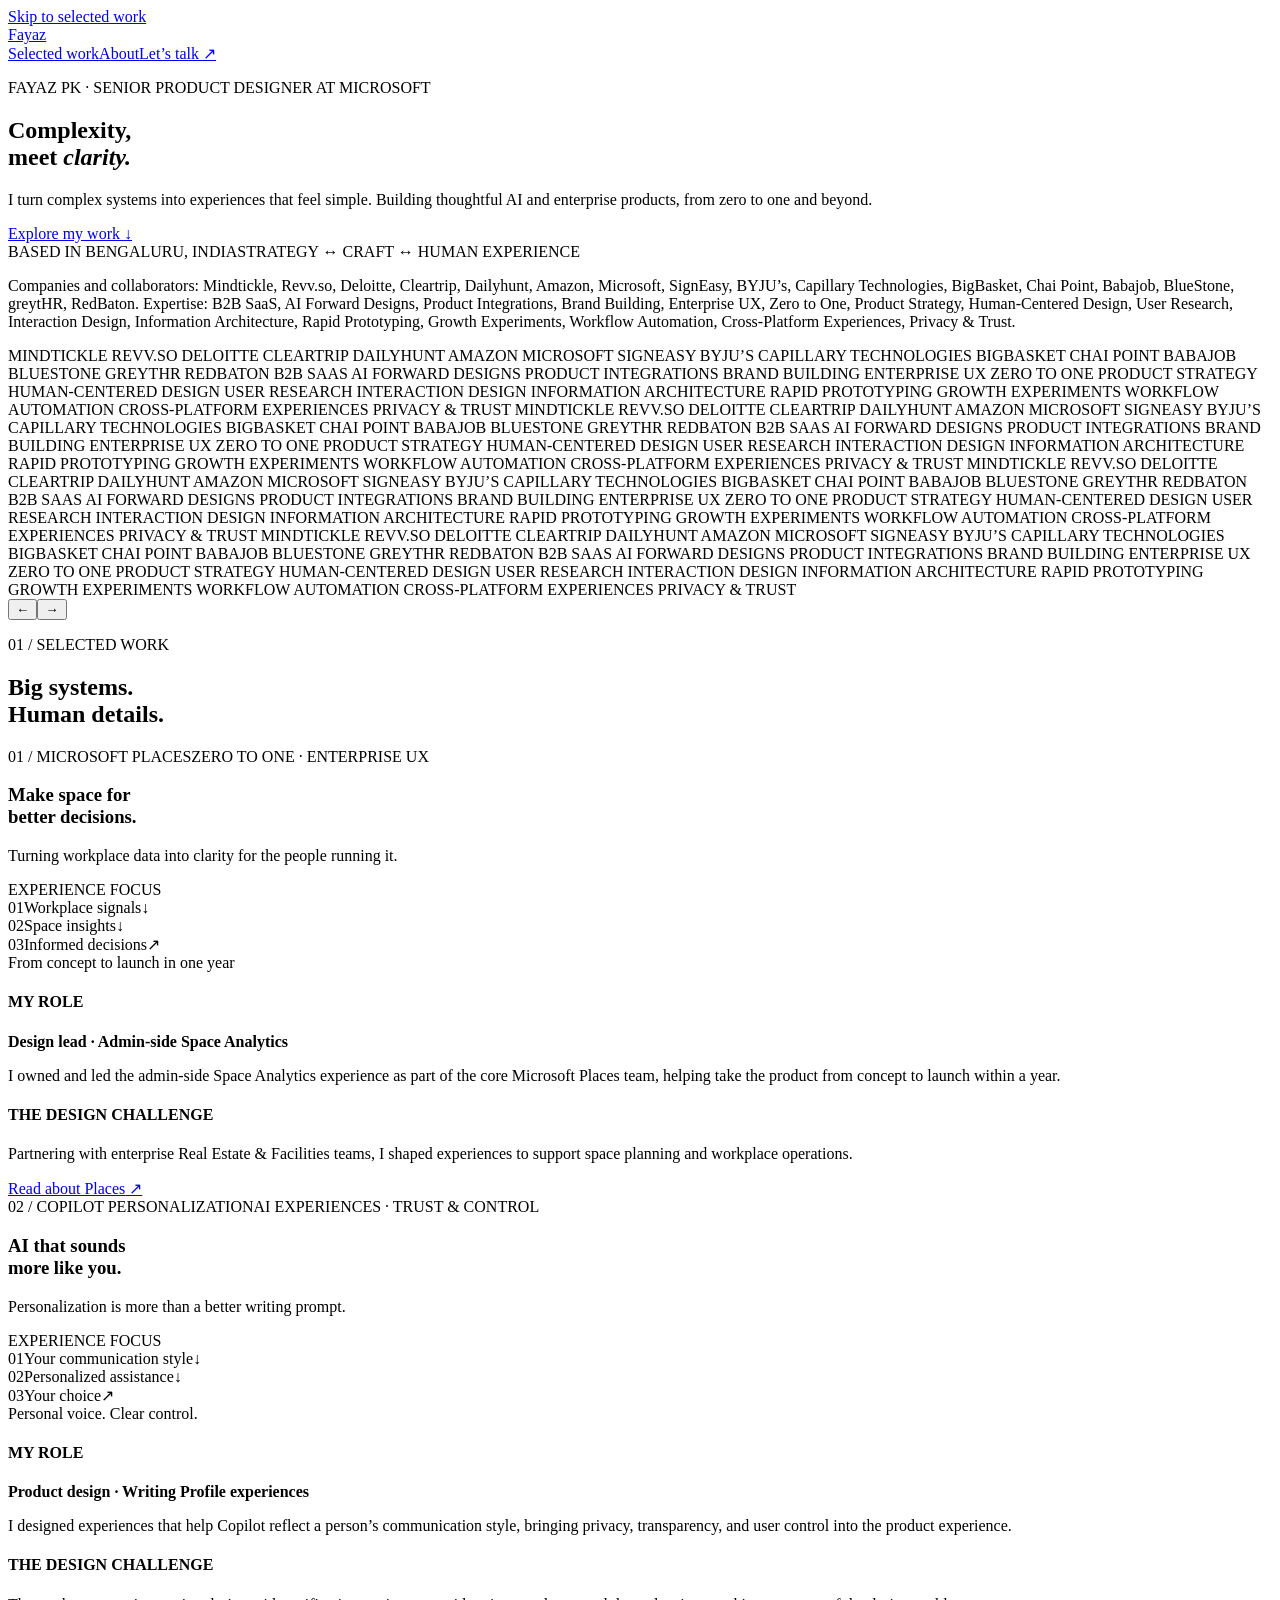
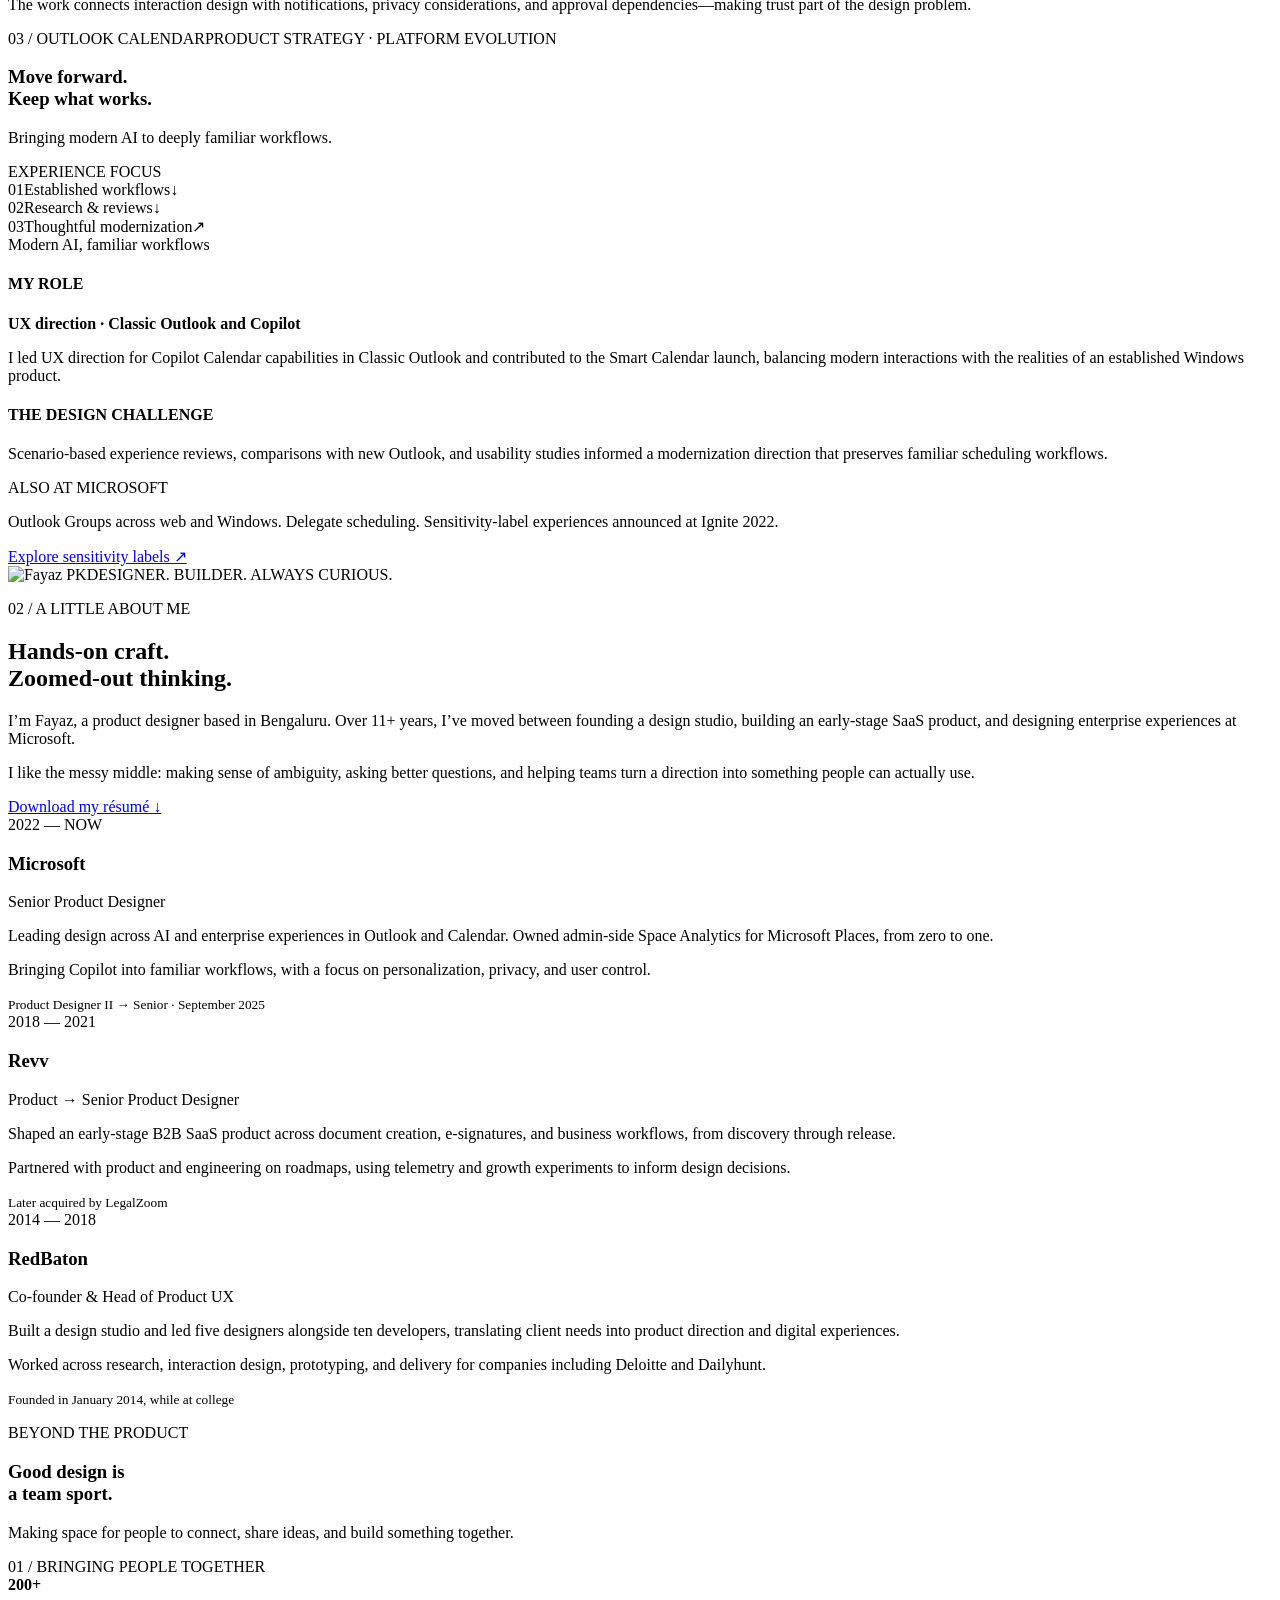
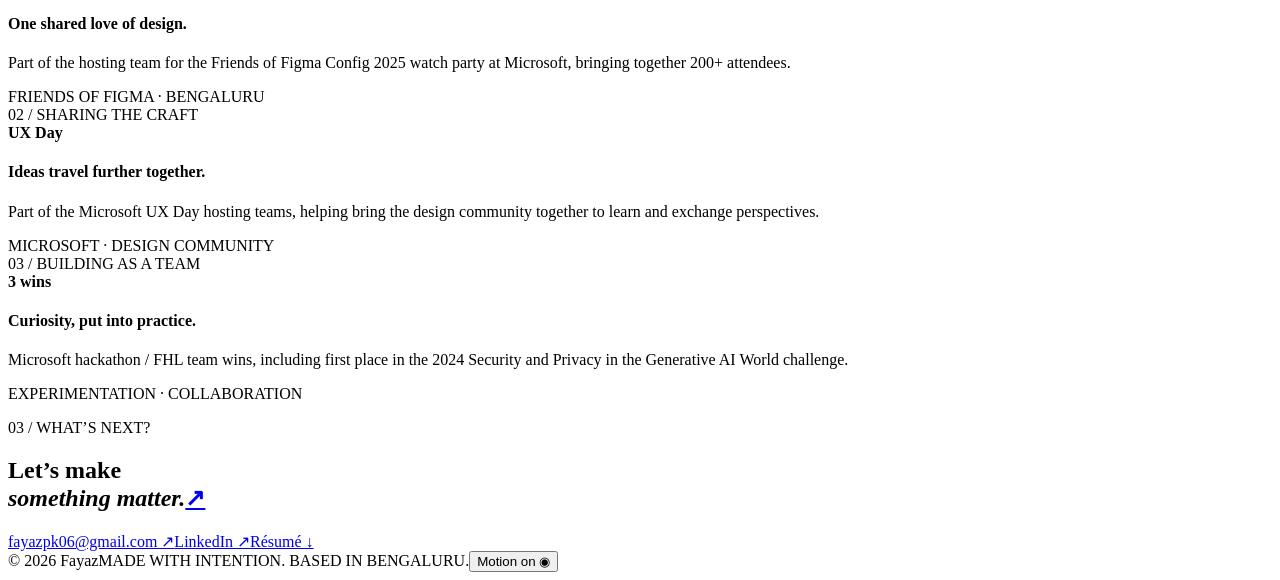
==== index.html @ da0aeaa1 "Add files via upload" ====
<!doctype html>
<html lang="en">
  <head>
    <meta charset="UTF-8" />
    <meta name="viewport" content="width=device-width, initial-scale=1.0" />
    <meta name="theme-color" content="#151614" />
    <title>Fayaz — Product Designer</title>
    <meta name="description" content="Designing clarity in complex systems. Selected work across Microsoft Places, Copilot and Outlook by Fayaz PK." />
    <link rel="canonical" href="https://fayazpk06.github.io/fayaz.github.io/" />
    <link rel="icon" type="image/svg+xml" href="/fayaz.github.io/favicon.svg" />
    <meta property="og:title" content="Fayaz — Product Designer" />
    <meta property="og:description" content="Designing clarity in complex systems. Selected work across Microsoft Places, Copilot and Outlook." />
    <meta property="og:type" content="website" />
    <meta property="og:url" content="https://fayazpk06.github.io/fayaz.github.io/" />
    <script type="module" crossorigin src="/fayaz.github.io/assets/index-BQbtGPla.js"></script>
    <link rel="stylesheet" crossorigin href="/fayaz.github.io/assets/index-BO3S3s7k.css">
  </head>
  <body>
    <div id="root"><main><a class="skip" href="#work">Skip to selected work</a><nav class="nav"><a class="wordmark" href="#" aria-label="Fayaz home">Fayaz<span aria-hidden="true" class="organic-mark organic-mini"><span class="organic-ring"></span><span class="organic-ring"></span></span></a><div><a href="#work">Selected work</a><a href="#about">About</a><a href="#contact">Let’s talk ↗</a></div></nav><section class="hero"><p class="eyebrow"><i></i> FAYAZ PK · SENIOR PRODUCT DESIGNER AT MICROSOFT</p><h1>Complexity,<br/>meet <em>clarity.</em><span aria-hidden="true" class="organic-mark organic-accent"><span class="organic-ring"></span><span class="organic-ring"></span><span class="organic-ring"></span><span class="organic-ring"></span><span class="organic-ring"></span></span></h1><div class="hero-bottom"><p>I turn complex systems into experiences that feel simple. Building thoughtful AI and enterprise products, from zero to one and beyond.</p><a class="button" href="#work">Explore my work <span>↓</span></a></div><div class="hero-meta"><span>BASED IN BENGALURU, INDIA</span><span>STRATEGY ↔ CRAFT ↔ HUMAN EXPERIENCE</span></div></section><div class="ticker" role="region" aria-label="Companies, collaborators, and design expertise"><p class="ticker-sr">Companies and collaborators: <!-- -->Mindtickle, Revv.so, Deloitte, Cleartrip, Dailyhunt, Amazon, Microsoft, SignEasy, BYJU’s, Capillary Technologies, BigBasket, Chai Point, Babajob, BlueStone, greytHR, RedBaton<!-- -->. Expertise: <!-- -->B2B SaaS, AI Forward Designs, Product Integrations, Brand Building, Enterprise UX, Zero to One, Product Strategy, Human-Centered Design, User Research, Interaction Design, Information Architecture, Rapid Prototyping, Growth Experiments, Workflow Automation, Cross-Platform Experiences, Privacy &amp; Trust<!-- -->.</p><div class="ticker-track" aria-hidden="true"><span><span>MINDTICKLE<!-- --> <b class="ticker-mark"><span aria-hidden="true" class="organic-mark organic-mini"><span class="organic-ring"></span><span class="organic-ring"></span></span></b> </span><span>REVV.SO<!-- --> <b class="ticker-mark"><span aria-hidden="true" class="organic-mark organic-mini"><span class="organic-ring"></span><span class="organic-ring"></span></span></b> </span><span>DELOITTE<!-- --> <b class="ticker-mark"><span aria-hidden="true" class="organic-mark organic-mini"><span class="organic-ring"></span><span class="organic-ring"></span></span></b> </span><span>CLEARTRIP<!-- --> <b class="ticker-mark"><span aria-hidden="true" class="organic-mark organic-mini"><span class="organic-ring"></span><span class="organic-ring"></span></span></b> </span><span>DAILYHUNT<!-- --> <b class="ticker-mark"><span aria-hidden="true" class="organic-mark organic-mini"><span class="organic-ring"></span><span class="organic-ring"></span></span></b> </span><span>AMAZON<!-- --> <b class="ticker-mark"><span aria-hidden="true" class="organic-mark organic-mini"><span class="organic-ring"></span><span class="organic-ring"></span></span></b> </span><span>MICROSOFT<!-- --> <b class="ticker-mark"><span aria-hidden="true" class="organic-mark organic-mini"><span class="organic-ring"></span><span class="organic-ring"></span></span></b> </span><span>SIGNEASY<!-- --> <b class="ticker-mark"><span aria-hidden="true" class="organic-mark organic-mini"><span class="organic-ring"></span><span class="organic-ring"></span></span></b> </span><span>BYJU’S<!-- --> <b class="ticker-mark"><span aria-hidden="true" class="organic-mark organic-mini"><span class="organic-ring"></span><span class="organic-ring"></span></span></b> </span><span>CAPILLARY TECHNOLOGIES<!-- --> <b class="ticker-mark"><span aria-hidden="true" class="organic-mark organic-mini"><span class="organic-ring"></span><span class="organic-ring"></span></span></b> </span><span>BIGBASKET<!-- --> <b class="ticker-mark"><span aria-hidden="true" class="organic-mark organic-mini"><span class="organic-ring"></span><span class="organic-ring"></span></span></b> </span><span>CHAI POINT<!-- --> <b class="ticker-mark"><span aria-hidden="true" class="organic-mark organic-mini"><span class="organic-ring"></span><span class="organic-ring"></span></span></b> </span><span>BABAJOB<!-- --> <b class="ticker-mark"><span aria-hidden="true" class="organic-mark organic-mini"><span class="organic-ring"></span><span class="organic-ring"></span></span></b> </span><span>BLUESTONE<!-- --> <b class="ticker-mark"><span aria-hidden="true" class="organic-mark organic-mini"><span class="organic-ring"></span><span class="organic-ring"></span></span></b> </span><span>GREYTHR<!-- --> <b class="ticker-mark"><span aria-hidden="true" class="organic-mark organic-mini"><span class="organic-ring"></span><span class="organic-ring"></span></span></b> </span><span>REDBATON<!-- --> <b class="ticker-mark"><span aria-hidden="true" class="organic-mark organic-mini"><span class="organic-ring"></span><span class="organic-ring"></span></span></b> </span><span>B2B SAAS<!-- --> <b class="ticker-mark"><span aria-hidden="true" class="organic-mark organic-mini"><span class="organic-ring"></span><span class="organic-ring"></span></span></b> </span><span>AI FORWARD DESIGNS<!-- --> <b class="ticker-mark"><span aria-hidden="true" class="organic-mark organic-mini"><span class="organic-ring"></span><span class="organic-ring"></span></span></b> </span><span>PRODUCT INTEGRATIONS<!-- --> <b class="ticker-mark"><span aria-hidden="true" class="organic-mark organic-mini"><span class="organic-ring"></span><span class="organic-ring"></span></span></b> </span><span>BRAND BUILDING<!-- --> <b class="ticker-mark"><span aria-hidden="true" class="organic-mark organic-mini"><span class="organic-ring"></span><span class="organic-ring"></span></span></b> </span><span>ENTERPRISE UX<!-- --> <b class="ticker-mark"><span aria-hidden="true" class="organic-mark organic-mini"><span class="organic-ring"></span><span class="organic-ring"></span></span></b> </span><span>ZERO TO ONE<!-- --> <b class="ticker-mark"><span aria-hidden="true" class="organic-mark organic-mini"><span class="organic-ring"></span><span class="organic-ring"></span></span></b> </span><span>PRODUCT STRATEGY<!-- --> <b class="ticker-mark"><span aria-hidden="true" class="organic-mark organic-mini"><span class="organic-ring"></span><span class="organic-ring"></span></span></b> </span><span>HUMAN-CENTERED DESIGN<!-- --> <b class="ticker-mark"><span aria-hidden="true" class="organic-mark organic-mini"><span class="organic-ring"></span><span class="organic-ring"></span></span></b> </span><span>USER RESEARCH<!-- --> <b class="ticker-mark"><span aria-hidden="true" class="organic-mark organic-mini"><span class="organic-ring"></span><span class="organic-ring"></span></span></b> </span><span>INTERACTION DESIGN<!-- --> <b class="ticker-mark"><span aria-hidden="true" class="organic-mark organic-mini"><span class="organic-ring"></span><span class="organic-ring"></span></span></b> </span><span>INFORMATION ARCHITECTURE<!-- --> <b class="ticker-mark"><span aria-hidden="true" class="organic-mark organic-mini"><span class="organic-ring"></span><span class="organic-ring"></span></span></b> </span><span>RAPID PROTOTYPING<!-- --> <b class="ticker-mark"><span aria-hidden="true" class="organic-mark organic-mini"><span class="organic-ring"></span><span class="organic-ring"></span></span></b> </span><span>GROWTH EXPERIMENTS<!-- --> <b class="ticker-mark"><span aria-hidden="true" class="organic-mark organic-mini"><span class="organic-ring"></span><span class="organic-ring"></span></span></b> </span><span>WORKFLOW AUTOMATION<!-- --> <b class="ticker-mark"><span aria-hidden="true" class="organic-mark organic-mini"><span class="organic-ring"></span><span class="organic-ring"></span></span></b> </span><span>CROSS-PLATFORM EXPERIENCES<!-- --> <b class="ticker-mark"><span aria-hidden="true" class="organic-mark organic-mini"><span class="organic-ring"></span><span class="organic-ring"></span></span></b> </span><span>PRIVACY &amp; TRUST<!-- --> <b class="ticker-mark"><span aria-hidden="true" class="organic-mark organic-mini"><span class="organic-ring"></span><span class="organic-ring"></span></span></b> </span></span><span><span>MINDTICKLE<!-- --> <b class="ticker-mark"><span aria-hidden="true" class="organic-mark organic-mini"><span class="organic-ring"></span><span class="organic-ring"></span></span></b> </span><span>REVV.SO<!-- --> <b class="ticker-mark"><span aria-hidden="true" class="organic-mark organic-mini"><span class="organic-ring"></span><span class="organic-ring"></span></span></b> </span><span>DELOITTE<!-- --> <b class="ticker-mark"><span aria-hidden="true" class="organic-mark organic-mini"><span class="organic-ring"></span><span class="organic-ring"></span></span></b> </span><span>CLEARTRIP<!-- --> <b class="ticker-mark"><span aria-hidden="true" class="organic-mark organic-mini"><span class="organic-ring"></span><span class="organic-ring"></span></span></b> </span><span>DAILYHUNT<!-- --> <b class="ticker-mark"><span aria-hidden="true" class="organic-mark organic-mini"><span class="organic-ring"></span><span class="organic-ring"></span></span></b> </span><span>AMAZON<!-- --> <b class="ticker-mark"><span aria-hidden="true" class="organic-mark organic-mini"><span class="organic-ring"></span><span class="organic-ring"></span></span></b> </span><span>MICROSOFT<!-- --> <b class="ticker-mark"><span aria-hidden="true" class="organic-mark organic-mini"><span class="organic-ring"></span><span class="organic-ring"></span></span></b> </span><span>SIGNEASY<!-- --> <b class="ticker-mark"><span aria-hidden="true" class="organic-mark organic-mini"><span class="organic-ring"></span><span class="organic-ring"></span></span></b> </span><span>BYJU’S<!-- --> <b class="ticker-mark"><span aria-hidden="true" class="organic-mark organic-mini"><span class="organic-ring"></span><span class="organic-ring"></span></span></b> </span><span>CAPILLARY TECHNOLOGIES<!-- --> <b class="ticker-mark"><span aria-hidden="true" class="organic-mark organic-mini"><span class="organic-ring"></span><span class="organic-ring"></span></span></b> </span><span>BIGBASKET<!-- --> <b class="ticker-mark"><span aria-hidden="true" class="organic-mark organic-mini"><span class="organic-ring"></span><span class="organic-ring"></span></span></b> </span><span>CHAI POINT<!-- --> <b class="ticker-mark"><span aria-hidden="true" class="organic-mark organic-mini"><span class="organic-ring"></span><span class="organic-ring"></span></span></b> </span><span>BABAJOB<!-- --> <b class="ticker-mark"><span aria-hidden="true" class="organic-mark organic-mini"><span class="organic-ring"></span><span class="organic-ring"></span></span></b> </span><span>BLUESTONE<!-- --> <b class="ticker-mark"><span aria-hidden="true" class="organic-mark organic-mini"><span class="organic-ring"></span><span class="organic-ring"></span></span></b> </span><span>GREYTHR<!-- --> <b class="ticker-mark"><span aria-hidden="true" class="organic-mark organic-mini"><span class="organic-ring"></span><span class="organic-ring"></span></span></b> </span><span>REDBATON<!-- --> <b class="ticker-mark"><span aria-hidden="true" class="organic-mark organic-mini"><span class="organic-ring"></span><span class="organic-ring"></span></span></b> </span><span>B2B SAAS<!-- --> <b class="ticker-mark"><span aria-hidden="true" class="organic-mark organic-mini"><span class="organic-ring"></span><span class="organic-ring"></span></span></b> </span><span>AI FORWARD DESIGNS<!-- --> <b class="ticker-mark"><span aria-hidden="true" class="organic-mark organic-mini"><span class="organic-ring"></span><span class="organic-ring"></span></span></b> </span><span>PRODUCT INTEGRATIONS<!-- --> <b class="ticker-mark"><span aria-hidden="true" class="organic-mark organic-mini"><span class="organic-ring"></span><span class="organic-ring"></span></span></b> </span><span>BRAND BUILDING<!-- --> <b class="ticker-mark"><span aria-hidden="true" class="organic-mark organic-mini"><span class="organic-ring"></span><span class="organic-ring"></span></span></b> </span><span>ENTERPRISE UX<!-- --> <b class="ticker-mark"><span aria-hidden="true" class="organic-mark organic-mini"><span class="organic-ring"></span><span class="organic-ring"></span></span></b> </span><span>ZERO TO ONE<!-- --> <b class="ticker-mark"><span aria-hidden="true" class="organic-mark organic-mini"><span class="organic-ring"></span><span class="organic-ring"></span></span></b> </span><span>PRODUCT STRATEGY<!-- --> <b class="ticker-mark"><span aria-hidden="true" class="organic-mark organic-mini"><span class="organic-ring"></span><span class="organic-ring"></span></span></b> </span><span>HUMAN-CENTERED DESIGN<!-- --> <b class="ticker-mark"><span aria-hidden="true" class="organic-mark organic-mini"><span class="organic-ring"></span><span class="organic-ring"></span></span></b> </span><span>USER RESEARCH<!-- --> <b class="ticker-mark"><span aria-hidden="true" class="organic-mark organic-mini"><span class="organic-ring"></span><span class="organic-ring"></span></span></b> </span><span>INTERACTION DESIGN<!-- --> <b class="ticker-mark"><span aria-hidden="true" class="organic-mark organic-mini"><span class="organic-ring"></span><span class="organic-ring"></span></span></b> </span><span>INFORMATION ARCHITECTURE<!-- --> <b class="ticker-mark"><span aria-hidden="true" class="organic-mark organic-mini"><span class="organic-ring"></span><span class="organic-ring"></span></span></b> </span><span>RAPID PROTOTYPING<!-- --> <b class="ticker-mark"><span aria-hidden="true" class="organic-mark organic-mini"><span class="organic-ring"></span><span class="organic-ring"></span></span></b> </span><span>GROWTH EXPERIMENTS<!-- --> <b class="ticker-mark"><span aria-hidden="true" class="organic-mark organic-mini"><span class="organic-ring"></span><span class="organic-ring"></span></span></b> </span><span>WORKFLOW AUTOMATION<!-- --> <b class="ticker-mark"><span aria-hidden="true" class="organic-mark organic-mini"><span class="organic-ring"></span><span class="organic-ring"></span></span></b> </span><span>CROSS-PLATFORM EXPERIENCES<!-- --> <b class="ticker-mark"><span aria-hidden="true" class="organic-mark organic-mini"><span class="organic-ring"></span><span class="organic-ring"></span></span></b> </span><span>PRIVACY &amp; TRUST<!-- --> <b class="ticker-mark"><span aria-hidden="true" class="organic-mark organic-mini"><span class="organic-ring"></span><span class="organic-ring"></span></span></b> </span></span><span><span>MINDTICKLE<!-- --> <b class="ticker-mark"><span aria-hidden="true" class="organic-mark organic-mini"><span class="organic-ring"></span><span class="organic-ring"></span></span></b> </span><span>REVV.SO<!-- --> <b class="ticker-mark"><span aria-hidden="true" class="organic-mark organic-mini"><span class="organic-ring"></span><span class="organic-ring"></span></span></b> </span><span>DELOITTE<!-- --> <b class="ticker-mark"><span aria-hidden="true" class="organic-mark organic-mini"><span class="organic-ring"></span><span class="organic-ring"></span></span></b> </span><span>CLEARTRIP<!-- --> <b class="ticker-mark"><span aria-hidden="true" class="organic-mark organic-mini"><span class="organic-ring"></span><span class="organic-ring"></span></span></b> </span><span>DAILYHUNT<!-- --> <b class="ticker-mark"><span aria-hidden="true" class="organic-mark organic-mini"><span class="organic-ring"></span><span class="organic-ring"></span></span></b> </span><span>AMAZON<!-- --> <b class="ticker-mark"><span aria-hidden="true" class="organic-mark organic-mini"><span class="organic-ring"></span><span class="organic-ring"></span></span></b> </span><span>MICROSOFT<!-- --> <b class="ticker-mark"><span aria-hidden="true" class="organic-mark organic-mini"><span class="organic-ring"></span><span class="organic-ring"></span></span></b> </span><span>SIGNEASY<!-- --> <b class="ticker-mark"><span aria-hidden="true" class="organic-mark organic-mini"><span class="organic-ring"></span><span class="organic-ring"></span></span></b> </span><span>BYJU’S<!-- --> <b class="ticker-mark"><span aria-hidden="true" class="organic-mark organic-mini"><span class="organic-ring"></span><span class="organic-ring"></span></span></b> </span><span>CAPILLARY TECHNOLOGIES<!-- --> <b class="ticker-mark"><span aria-hidden="true" class="organic-mark organic-mini"><span class="organic-ring"></span><span class="organic-ring"></span></span></b> </span><span>BIGBASKET<!-- --> <b class="ticker-mark"><span aria-hidden="true" class="organic-mark organic-mini"><span class="organic-ring"></span><span class="organic-ring"></span></span></b> </span><span>CHAI POINT<!-- --> <b class="ticker-mark"><span aria-hidden="true" class="organic-mark organic-mini"><span class="organic-ring"></span><span class="organic-ring"></span></span></b> </span><span>BABAJOB<!-- --> <b class="ticker-mark"><span aria-hidden="true" class="organic-mark organic-mini"><span class="organic-ring"></span><span class="organic-ring"></span></span></b> </span><span>BLUESTONE<!-- --> <b class="ticker-mark"><span aria-hidden="true" class="organic-mark organic-mini"><span class="organic-ring"></span><span class="organic-ring"></span></span></b> </span><span>GREYTHR<!-- --> <b class="ticker-mark"><span aria-hidden="true" class="organic-mark organic-mini"><span class="organic-ring"></span><span class="organic-ring"></span></span></b> </span><span>REDBATON<!-- --> <b class="ticker-mark"><span aria-hidden="true" class="organic-mark organic-mini"><span class="organic-ring"></span><span class="organic-ring"></span></span></b> </span><span>B2B SAAS<!-- --> <b class="ticker-mark"><span aria-hidden="true" class="organic-mark organic-mini"><span class="organic-ring"></span><span class="organic-ring"></span></span></b> </span><span>AI FORWARD DESIGNS<!-- --> <b class="ticker-mark"><span aria-hidden="true" class="organic-mark organic-mini"><span class="organic-ring"></span><span class="organic-ring"></span></span></b> </span><span>PRODUCT INTEGRATIONS<!-- --> <b class="ticker-mark"><span aria-hidden="true" class="organic-mark organic-mini"><span class="organic-ring"></span><span class="organic-ring"></span></span></b> </span><span>BRAND BUILDING<!-- --> <b class="ticker-mark"><span aria-hidden="true" class="organic-mark organic-mini"><span class="organic-ring"></span><span class="organic-ring"></span></span></b> </span><span>ENTERPRISE UX<!-- --> <b class="ticker-mark"><span aria-hidden="true" class="organic-mark organic-mini"><span class="organic-ring"></span><span class="organic-ring"></span></span></b> </span><span>ZERO TO ONE<!-- --> <b class="ticker-mark"><span aria-hidden="true" class="organic-mark organic-mini"><span class="organic-ring"></span><span class="organic-ring"></span></span></b> </span><span>PRODUCT STRATEGY<!-- --> <b class="ticker-mark"><span aria-hidden="true" class="organic-mark organic-mini"><span class="organic-ring"></span><span class="organic-ring"></span></span></b> </span><span>HUMAN-CENTERED DESIGN<!-- --> <b class="ticker-mark"><span aria-hidden="true" class="organic-mark organic-mini"><span class="organic-ring"></span><span class="organic-ring"></span></span></b> </span><span>USER RESEARCH<!-- --> <b class="ticker-mark"><span aria-hidden="true" class="organic-mark organic-mini"><span class="organic-ring"></span><span class="organic-ring"></span></span></b> </span><span>INTERACTION DESIGN<!-- --> <b class="ticker-mark"><span aria-hidden="true" class="organic-mark organic-mini"><span class="organic-ring"></span><span class="organic-ring"></span></span></b> </span><span>INFORMATION ARCHITECTURE<!-- --> <b class="ticker-mark"><span aria-hidden="true" class="organic-mark organic-mini"><span class="organic-ring"></span><span class="organic-ring"></span></span></b> </span><span>RAPID PROTOTYPING<!-- --> <b class="ticker-mark"><span aria-hidden="true" class="organic-mark organic-mini"><span class="organic-ring"></span><span class="organic-ring"></span></span></b> </span><span>GROWTH EXPERIMENTS<!-- --> <b class="ticker-mark"><span aria-hidden="true" class="organic-mark organic-mini"><span class="organic-ring"></span><span class="organic-ring"></span></span></b> </span><span>WORKFLOW AUTOMATION<!-- --> <b class="ticker-mark"><span aria-hidden="true" class="organic-mark organic-mini"><span class="organic-ring"></span><span class="organic-ring"></span></span></b> </span><span>CROSS-PLATFORM EXPERIENCES<!-- --> <b class="ticker-mark"><span aria-hidden="true" class="organic-mark organic-mini"><span class="organic-ring"></span><span class="organic-ring"></span></span></b> </span><span>PRIVACY &amp; TRUST<!-- --> <b class="ticker-mark"><span aria-hidden="true" class="organic-mark organic-mini"><span class="organic-ring"></span><span class="organic-ring"></span></span></b> </span></span><span><span>MINDTICKLE<!-- --> <b class="ticker-mark"><span aria-hidden="true" class="organic-mark organic-mini"><span class="organic-ring"></span><span class="organic-ring"></span></span></b> </span><span>REVV.SO<!-- --> <b class="ticker-mark"><span aria-hidden="true" class="organic-mark organic-mini"><span class="organic-ring"></span><span class="organic-ring"></span></span></b> </span><span>DELOITTE<!-- --> <b class="ticker-mark"><span aria-hidden="true" class="organic-mark organic-mini"><span class="organic-ring"></span><span class="organic-ring"></span></span></b> </span><span>CLEARTRIP<!-- --> <b class="ticker-mark"><span aria-hidden="true" class="organic-mark organic-mini"><span class="organic-ring"></span><span class="organic-ring"></span></span></b> </span><span>DAILYHUNT<!-- --> <b class="ticker-mark"><span aria-hidden="true" class="organic-mark organic-mini"><span class="organic-ring"></span><span class="organic-ring"></span></span></b> </span><span>AMAZON<!-- --> <b class="ticker-mark"><span aria-hidden="true" class="organic-mark organic-mini"><span class="organic-ring"></span><span class="organic-ring"></span></span></b> </span><span>MICROSOFT<!-- --> <b class="ticker-mark"><span aria-hidden="true" class="organic-mark organic-mini"><span class="organic-ring"></span><span class="organic-ring"></span></span></b> </span><span>SIGNEASY<!-- --> <b class="ticker-mark"><span aria-hidden="true" class="organic-mark organic-mini"><span class="organic-ring"></span><span class="organic-ring"></span></span></b> </span><span>BYJU’S<!-- --> <b class="ticker-mark"><span aria-hidden="true" class="organic-mark organic-mini"><span class="organic-ring"></span><span class="organic-ring"></span></span></b> </span><span>CAPILLARY TECHNOLOGIES<!-- --> <b class="ticker-mark"><span aria-hidden="true" class="organic-mark organic-mini"><span class="organic-ring"></span><span class="organic-ring"></span></span></b> </span><span>BIGBASKET<!-- --> <b class="ticker-mark"><span aria-hidden="true" class="organic-mark organic-mini"><span class="organic-ring"></span><span class="organic-ring"></span></span></b> </span><span>CHAI POINT<!-- --> <b class="ticker-mark"><span aria-hidden="true" class="organic-mark organic-mini"><span class="organic-ring"></span><span class="organic-ring"></span></span></b> </span><span>BABAJOB<!-- --> <b class="ticker-mark"><span aria-hidden="true" class="organic-mark organic-mini"><span class="organic-ring"></span><span class="organic-ring"></span></span></b> </span><span>BLUESTONE<!-- --> <b class="ticker-mark"><span aria-hidden="true" class="organic-mark organic-mini"><span class="organic-ring"></span><span class="organic-ring"></span></span></b> </span><span>GREYTHR<!-- --> <b class="ticker-mark"><span aria-hidden="true" class="organic-mark organic-mini"><span class="organic-ring"></span><span class="organic-ring"></span></span></b> </span><span>REDBATON<!-- --> <b class="ticker-mark"><span aria-hidden="true" class="organic-mark organic-mini"><span class="organic-ring"></span><span class="organic-ring"></span></span></b> </span><span>B2B SAAS<!-- --> <b class="ticker-mark"><span aria-hidden="true" class="organic-mark organic-mini"><span class="organic-ring"></span><span class="organic-ring"></span></span></b> </span><span>AI FORWARD DESIGNS<!-- --> <b class="ticker-mark"><span aria-hidden="true" class="organic-mark organic-mini"><span class="organic-ring"></span><span class="organic-ring"></span></span></b> </span><span>PRODUCT INTEGRATIONS<!-- --> <b class="ticker-mark"><span aria-hidden="true" class="organic-mark organic-mini"><span class="organic-ring"></span><span class="organic-ring"></span></span></b> </span><span>BRAND BUILDING<!-- --> <b class="ticker-mark"><span aria-hidden="true" class="organic-mark organic-mini"><span class="organic-ring"></span><span class="organic-ring"></span></span></b> </span><span>ENTERPRISE UX<!-- --> <b class="ticker-mark"><span aria-hidden="true" class="organic-mark organic-mini"><span class="organic-ring"></span><span class="organic-ring"></span></span></b> </span><span>ZERO TO ONE<!-- --> <b class="ticker-mark"><span aria-hidden="true" class="organic-mark organic-mini"><span class="organic-ring"></span><span class="organic-ring"></span></span></b> </span><span>PRODUCT STRATEGY<!-- --> <b class="ticker-mark"><span aria-hidden="true" class="organic-mark organic-mini"><span class="organic-ring"></span><span class="organic-ring"></span></span></b> </span><span>HUMAN-CENTERED DESIGN<!-- --> <b class="ticker-mark"><span aria-hidden="true" class="organic-mark organic-mini"><span class="organic-ring"></span><span class="organic-ring"></span></span></b> </span><span>USER RESEARCH<!-- --> <b class="ticker-mark"><span aria-hidden="true" class="organic-mark organic-mini"><span class="organic-ring"></span><span class="organic-ring"></span></span></b> </span><span>INTERACTION DESIGN<!-- --> <b class="ticker-mark"><span aria-hidden="true" class="organic-mark organic-mini"><span class="organic-ring"></span><span class="organic-ring"></span></span></b> </span><span>INFORMATION ARCHITECTURE<!-- --> <b class="ticker-mark"><span aria-hidden="true" class="organic-mark organic-mini"><span class="organic-ring"></span><span class="organic-ring"></span></span></b> </span><span>RAPID PROTOTYPING<!-- --> <b class="ticker-mark"><span aria-hidden="true" class="organic-mark organic-mini"><span class="organic-ring"></span><span class="organic-ring"></span></span></b> </span><span>GROWTH EXPERIMENTS<!-- --> <b class="ticker-mark"><span aria-hidden="true" class="organic-mark organic-mini"><span class="organic-ring"></span><span class="organic-ring"></span></span></b> </span><span>WORKFLOW AUTOMATION<!-- --> <b class="ticker-mark"><span aria-hidden="true" class="organic-mark organic-mini"><span class="organic-ring"></span><span class="organic-ring"></span></span></b> </span><span>CROSS-PLATFORM EXPERIENCES<!-- --> <b class="ticker-mark"><span aria-hidden="true" class="organic-mark organic-mini"><span class="organic-ring"></span><span class="organic-ring"></span></span></b> </span><span>PRIVACY &amp; TRUST<!-- --> <b class="ticker-mark"><span aria-hidden="true" class="organic-mark organic-mini"><span class="organic-ring"></span><span class="organic-ring"></span></span></b> </span></span></div><button type="button" class="ticker-arrow ticker-arrow-left" aria-label="Scroll text left" title="Scroll text left — hover or hold to speed up"><span aria-hidden="true">←</span></button><button type="button" class="ticker-arrow ticker-arrow-right" aria-label="Scroll text right" title="Scroll text right — hover or hold to speed up"><span aria-hidden="true">→</span></button></div><section id="work" class="work"><div class="section-title reveal"><p class="eyebrow">01 / SELECTED WORK</p><h2>Big systems.<br/>Human details.</h2></div><article class="project reveal places"><div class="project-top"><span>0<!-- -->1<!-- --> / <!-- -->MICROSOFT PLACES</span><span>ZERO TO ONE · ENTERPRISE UX</span></div><div class="project-main"><div><h3><span>Make space for<br/></span><span>better decisions.<br/></span></h3><p class="project-desc">Turning workplace data into clarity for the people running it.</p></div><div class="flow" aria-label="Experience focus"><span class="flow-label">EXPERIENCE FOCUS</span><div class="flow-row"><span class="step-index">0<!-- -->1</span><span>Workplace signals</span><span aria-hidden="true">↓</span></div><div class="flow-row"><span class="step-index">0<!-- -->2</span><span>Space insights</span><span aria-hidden="true">↓</span></div><div class="flow-row"><span class="step-index">0<!-- -->3</span><span>Informed decisions</span><span aria-hidden="true">↗</span></div><div class="flow-result"><span aria-hidden="true" class="organic-mark organic-mini"><span class="organic-ring"></span><span class="organic-ring"></span></span>From concept to launch in one year</div></div></div><div class="project-detail"><div><h4>MY ROLE</h4><strong>Design lead · Admin-side Space Analytics</strong><p>I owned and led the admin-side Space Analytics experience as part of the core Microsoft Places team, helping take the product from concept to launch within a year.</p></div><div><h4>THE DESIGN CHALLENGE</h4><p>Partnering with enterprise Real Estate &amp; Facilities teams, I shaped experiences to support space planning and workplace operations.</p><a class="text-link" href="https://www.theverge.com/2024/5/13/24155204/microsoft-places-ai-hybrid-office-feature" target="_blank" rel="noreferrer">Read about Places<!-- --> ↗</a></div></div></article><article class="project reveal copilot"><div class="project-top"><span>0<!-- -->2<!-- --> / <!-- -->COPILOT PERSONALIZATION</span><span>AI EXPERIENCES · TRUST &amp; CONTROL</span></div><div class="project-main"><div><h3><span>AI that sounds<br/></span><span>more like you.<br/></span></h3><p class="project-desc">Personalization is more than a better writing prompt.</p></div><div class="flow" aria-label="Experience focus"><span class="flow-label">EXPERIENCE FOCUS</span><div class="flow-row"><span class="step-index">0<!-- -->1</span><span>Your communication style</span><span aria-hidden="true">↓</span></div><div class="flow-row"><span class="step-index">0<!-- -->2</span><span>Personalized assistance</span><span aria-hidden="true">↓</span></div><div class="flow-row"><span class="step-index">0<!-- -->3</span><span>Your choice</span><span aria-hidden="true">↗</span></div><div class="flow-result"><span aria-hidden="true" class="organic-mark organic-mini"><span class="organic-ring"></span><span class="organic-ring"></span></span>Personal voice. Clear control.</div></div></div><div class="project-detail"><div><h4>MY ROLE</h4><strong>Product design · Writing Profile experiences</strong><p>I designed experiences that help Copilot reflect a person’s communication style, bringing privacy, transparency, and user control into the product experience.</p></div><div><h4>THE DESIGN CHALLENGE</h4><p>The work connects interaction design with notifications, privacy considerations, and approval dependencies—making trust part of the design problem.</p></div></div></article><article class="project reveal calendar"><div class="project-top"><span>0<!-- -->3<!-- --> / <!-- -->OUTLOOK CALENDAR</span><span>PRODUCT STRATEGY · PLATFORM EVOLUTION</span></div><div class="project-main"><div><h3><span>Move forward.<br/></span><span>Keep what works.<br/></span></h3><p class="project-desc">Bringing modern AI to deeply familiar workflows.</p></div><div class="flow" aria-label="Experience focus"><span class="flow-label">EXPERIENCE FOCUS</span><div class="flow-row"><span class="step-index">0<!-- -->1</span><span>Established workflows</span><span aria-hidden="true">↓</span></div><div class="flow-row"><span class="step-index">0<!-- -->2</span><span>Research &amp; reviews</span><span aria-hidden="true">↓</span></div><div class="flow-row"><span class="step-index">0<!-- -->3</span><span>Thoughtful modernization</span><span aria-hidden="true">↗</span></div><div class="flow-result"><span aria-hidden="true" class="organic-mark organic-mini"><span class="organic-ring"></span><span class="organic-ring"></span></span>Modern AI, familiar workflows</div></div></div><div class="project-detail"><div><h4>MY ROLE</h4><strong>UX direction · Classic Outlook and Copilot</strong><p>I led UX direction for Copilot Calendar capabilities in Classic Outlook and contributed to the Smart Calendar launch, balancing modern interactions with the realities of an established Windows product.</p></div><div><h4>THE DESIGN CHALLENGE</h4><p>Scenario-based experience reviews, comparisons with new Outlook, and usability studies informed a modernization direction that preserves familiar scheduling workflows.</p></div></div></article><div class="also reveal"><span class="eyebrow">ALSO AT MICROSOFT</span><p>Outlook Groups across web and Windows. Delegate scheduling. Sensitivity-label experiences announced at Ignite 2022.</p><a class="text-link" href="https://learn.microsoft.com/en-us/purview/sensitivity-labels-meetings" target="_blank" rel="noreferrer">Explore sensitivity labels ↗</a></div></section><section id="about" class="about"><div class="about-inner"><div class="about-photo reveal"><img src="/fayaz.github.io/fayaz.png" alt="Fayaz PK" width="502" height="502" loading="lazy"/><span class="photo-caption">DESIGNER. BUILDER. ALWAYS CURIOUS.</span></div><div class="about-copy reveal"><p class="eyebrow">02 / A LITTLE ABOUT ME</p><h2>Hands-on craft.<br/>Zoomed-out thinking.</h2><p>I’m Fayaz, a product designer based in Bengaluru. Over 11+ years, I’ve moved between founding a design studio, building an early-stage SaaS product, and designing enterprise experiences at Microsoft.</p><p>I like the messy middle: making sense of ambiguity, asking better questions, and helping teams turn a direction into something people can actually use.</p><a class="text-link" href="/fayaz.github.io/Fayaz-PK-Resume.pdf" download="">Download my résumé ↓</a></div></div><div class="timeline reveal"><div><span>2022 — NOW</span><h3>Microsoft</h3><p class="role-title">Senior Product Designer</p><p class="role-summary">Leading design across AI and enterprise experiences in Outlook and Calendar. Owned admin-side Space Analytics for Microsoft Places, from zero to one.</p><p class="role-summary">Bringing Copilot into familiar workflows, with a focus on personalization, privacy, and user control.</p><small>Product Designer II → Senior · September 2025</small></div><div><span>2018 — 2021</span><h3>Revv</h3><p class="role-title">Product → Senior Product Designer</p><p class="role-summary">Shaped an early-stage B2B SaaS product across document creation, e-signatures, and business workflows, from discovery through release.</p><p class="role-summary">Partnered with product and engineering on roadmaps, using telemetry and growth experiments to inform design decisions.</p><small>Later acquired by LegalZoom</small></div><div><span>2014 — 2018</span><h3>RedBaton</h3><p class="role-title">Co-founder &amp; Head of Product UX</p><p class="role-summary">Built a design studio and led five designers alongside ten developers, translating client needs into product direction and digital experiences.</p><p class="role-summary">Worked across research, interaction design, prototyping, and delivery for companies including Deloitte and Dailyhunt.</p><small>Founded in January 2014, while at college</small></div></div><div class="community reveal"><div class="community-heading"><div><p class="eyebrow">BEYOND THE PRODUCT</p><h3>Good design is<br/>a team sport.</h3></div><p>Making space for people to connect, share ideas, and build something together.</p></div><div class="community-cards"><article class="community-card community-figma"><div class="community-card-top"><span>01 / BRINGING PEOPLE TOGETHER</span><span aria-hidden="true" class="organic-mark organic-mini"><span class="organic-ring"></span><span class="organic-ring"></span></span></div><strong class="community-stat">200+</strong><h4>One shared love of design.</h4><p>Part of the hosting team for the Friends of Figma Config 2025 watch party at Microsoft, bringing together 200+ attendees.</p><span class="community-tag">FRIENDS OF FIGMA · BENGALURU</span></article><article class="community-card community-ux"><div class="community-card-top"><span>02 / SHARING THE CRAFT</span><span aria-hidden="true" class="organic-mark organic-mini"><span class="organic-ring"></span><span class="organic-ring"></span></span></div><strong class="community-stat">UX Day</strong><h4>Ideas travel further together.</h4><p>Part of the Microsoft UX Day hosting teams, helping bring the design community together to learn and exchange perspectives.</p><span class="community-tag">MICROSOFT · DESIGN COMMUNITY</span></article><article class="community-card community-wins"><div class="community-card-top"><span>03 / BUILDING AS A TEAM</span><span aria-hidden="true" class="organic-mark organic-mini"><span class="organic-ring"></span><span class="organic-ring"></span></span></div><strong class="community-stat">3 wins</strong><h4>Curiosity, put into practice.</h4><p>Microsoft hackathon / FHL team wins, including first place in the 2024 Security and Privacy in the Generative AI World challenge.</p><span class="community-tag">EXPERIMENTATION · COLLABORATION</span></article></div></div></section><footer id="contact"><p class="eyebrow">03 / WHAT’S NEXT?</p><h2>Let’s make<br/><em>something matter.</em><a href="mailto:fayazpk06@gmail.com" aria-label="Email Fayaz" class="contact-arrow">↗</a></h2><div class="contact-links"><a href="mailto:fayazpk06@gmail.com">fayazpk06@gmail.com ↗</a><a href="https://www.linkedin.com/in/fayazpk06/" target="_blank" rel="noreferrer">LinkedIn ↗</a><a href="/fayaz.github.io/Fayaz-PK-Resume.pdf" download="">Résumé ↓</a></div><div class="footer-meta"><span>© <!-- -->2026<!-- --> Fayaz</span><span>MADE WITH INTENTION. BASED IN BENGALURU.</span><button aria-pressed="true">Motion <!-- -->on<!-- --> <span aria-hidden="true">◉</span></button></div></footer></main></div>
  </body>
</html>
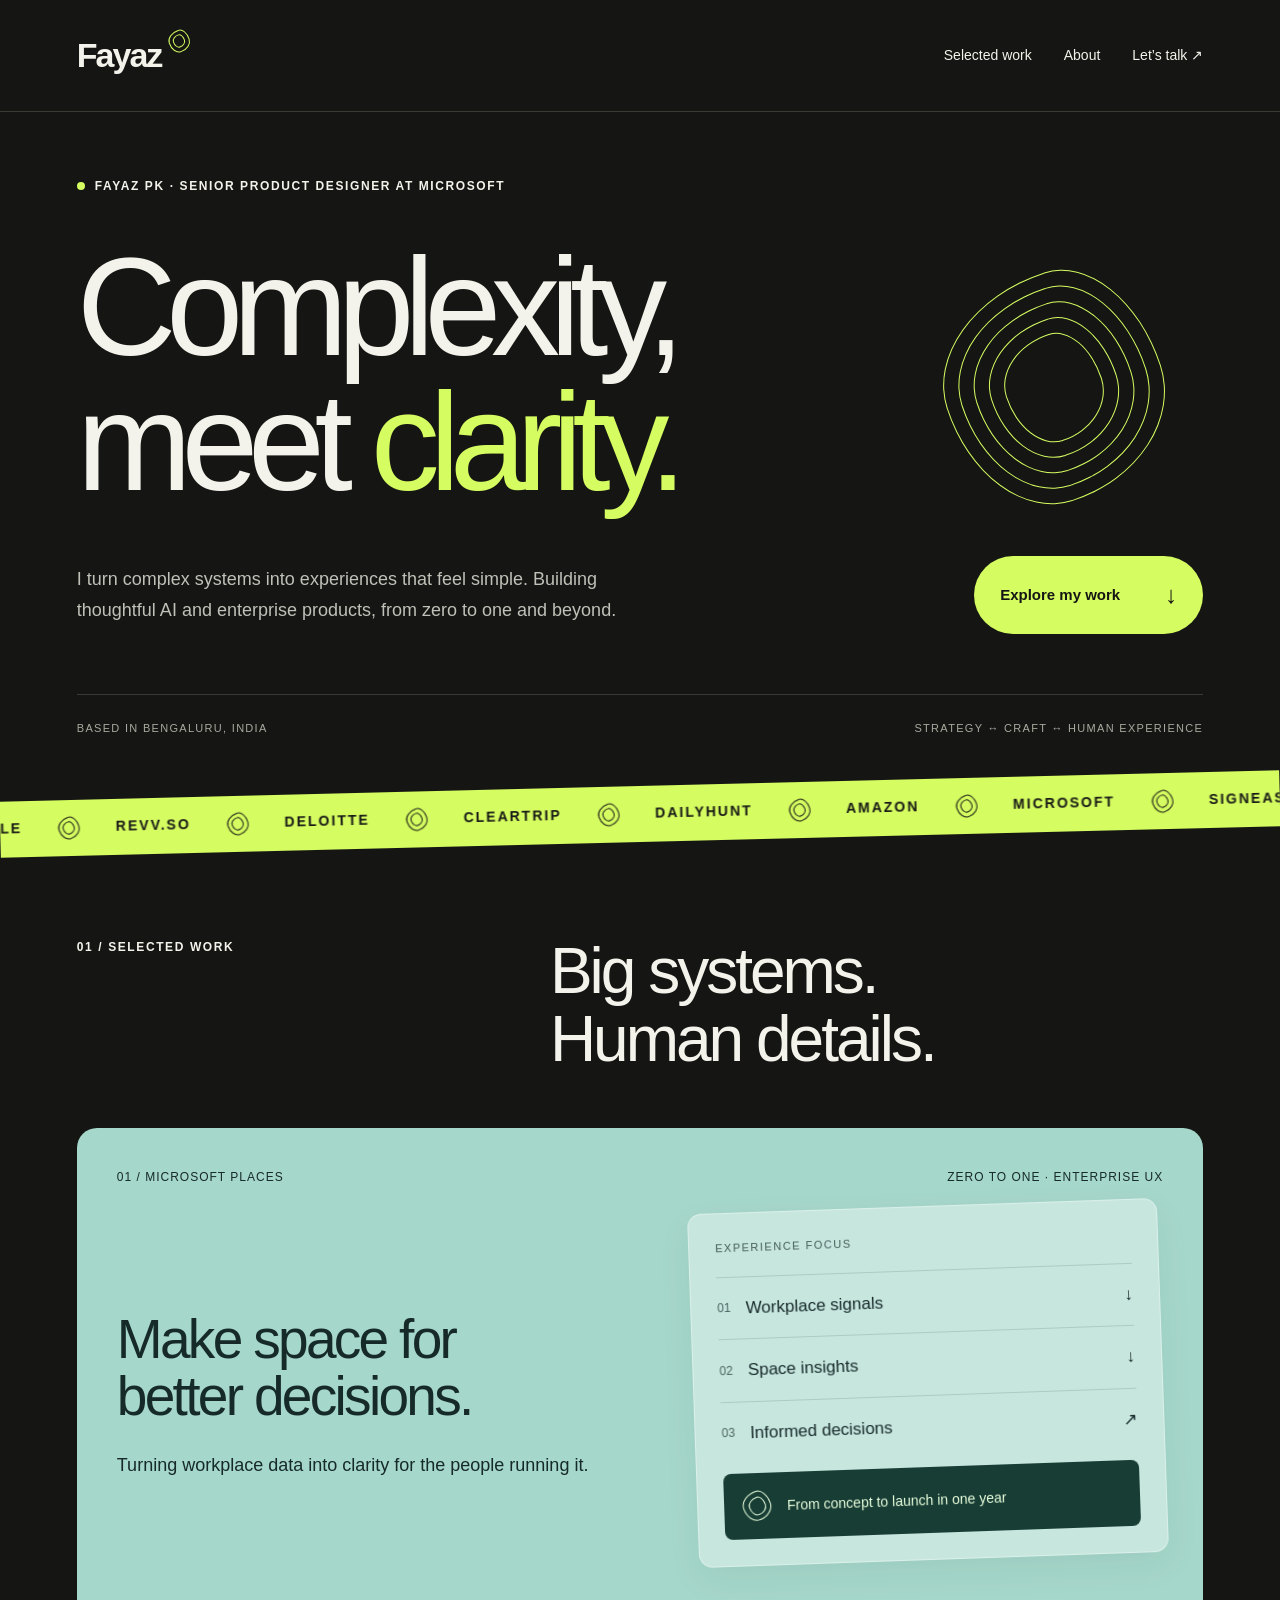
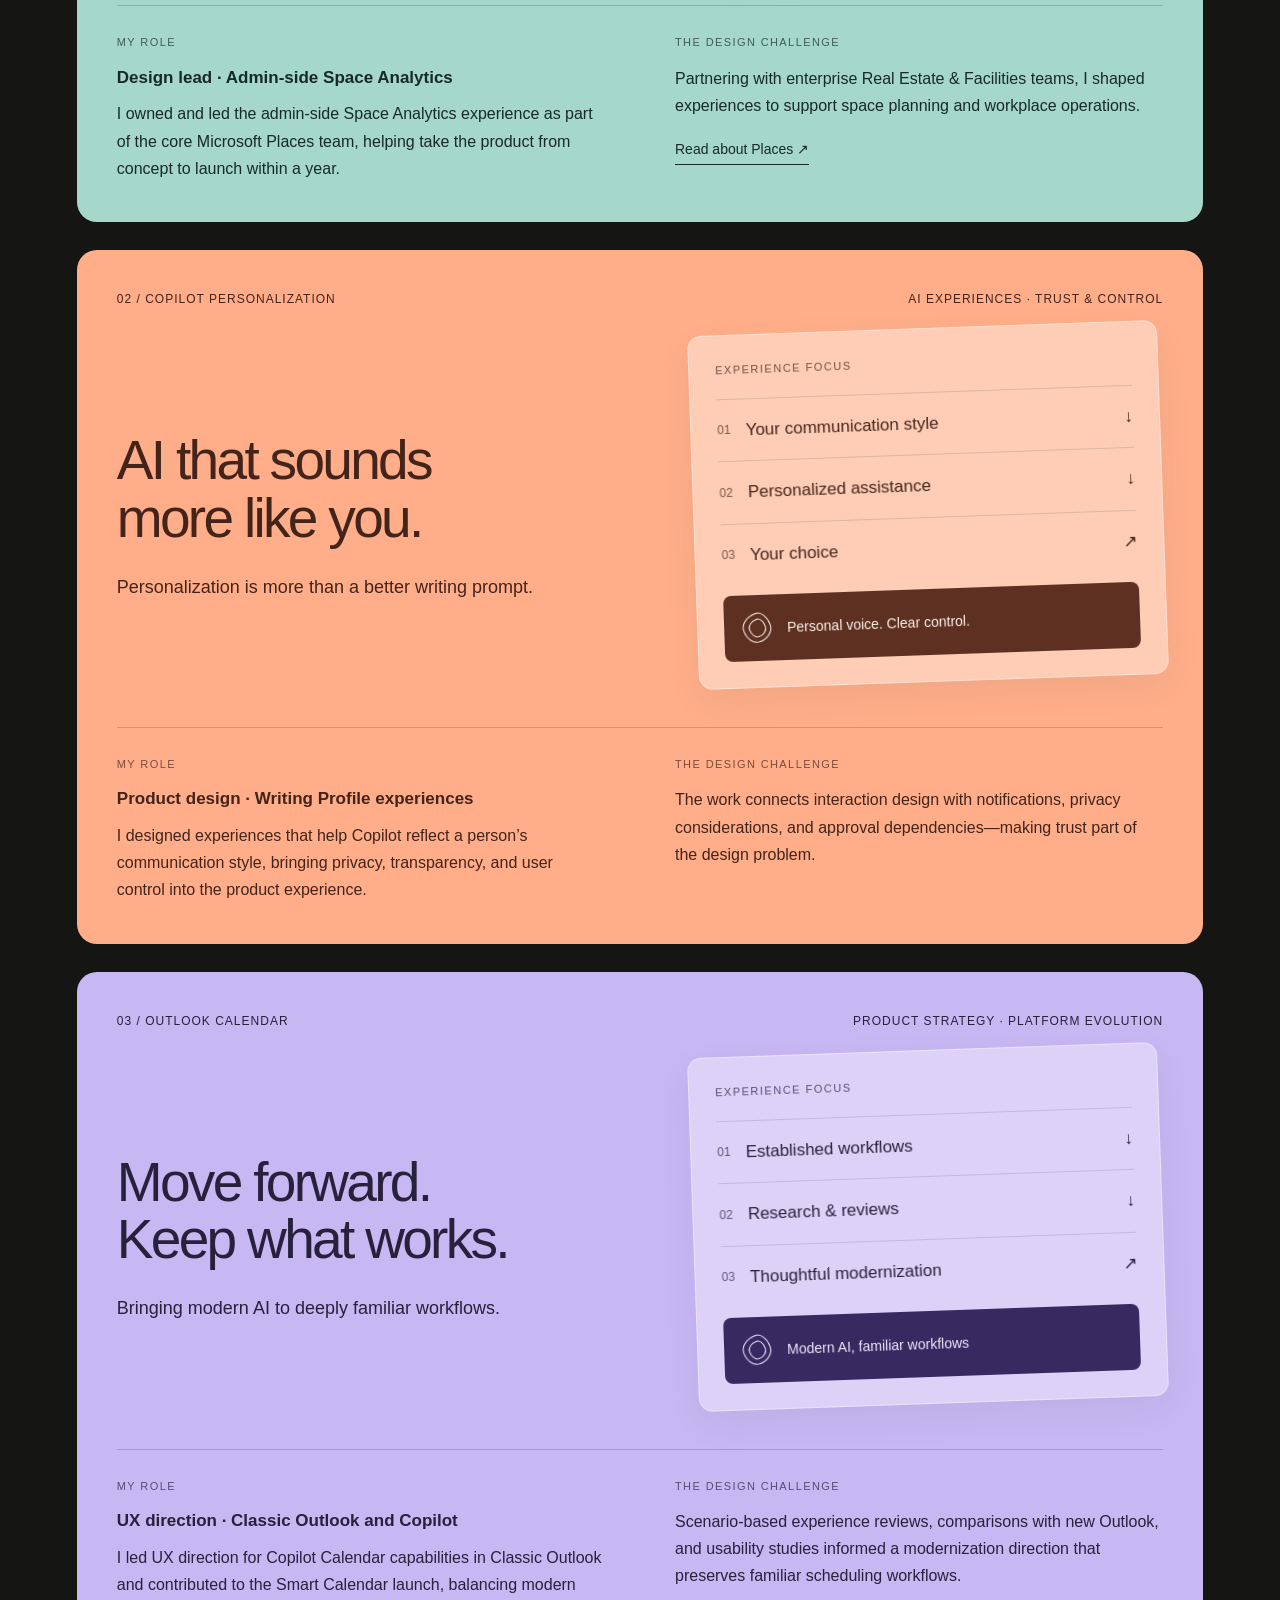
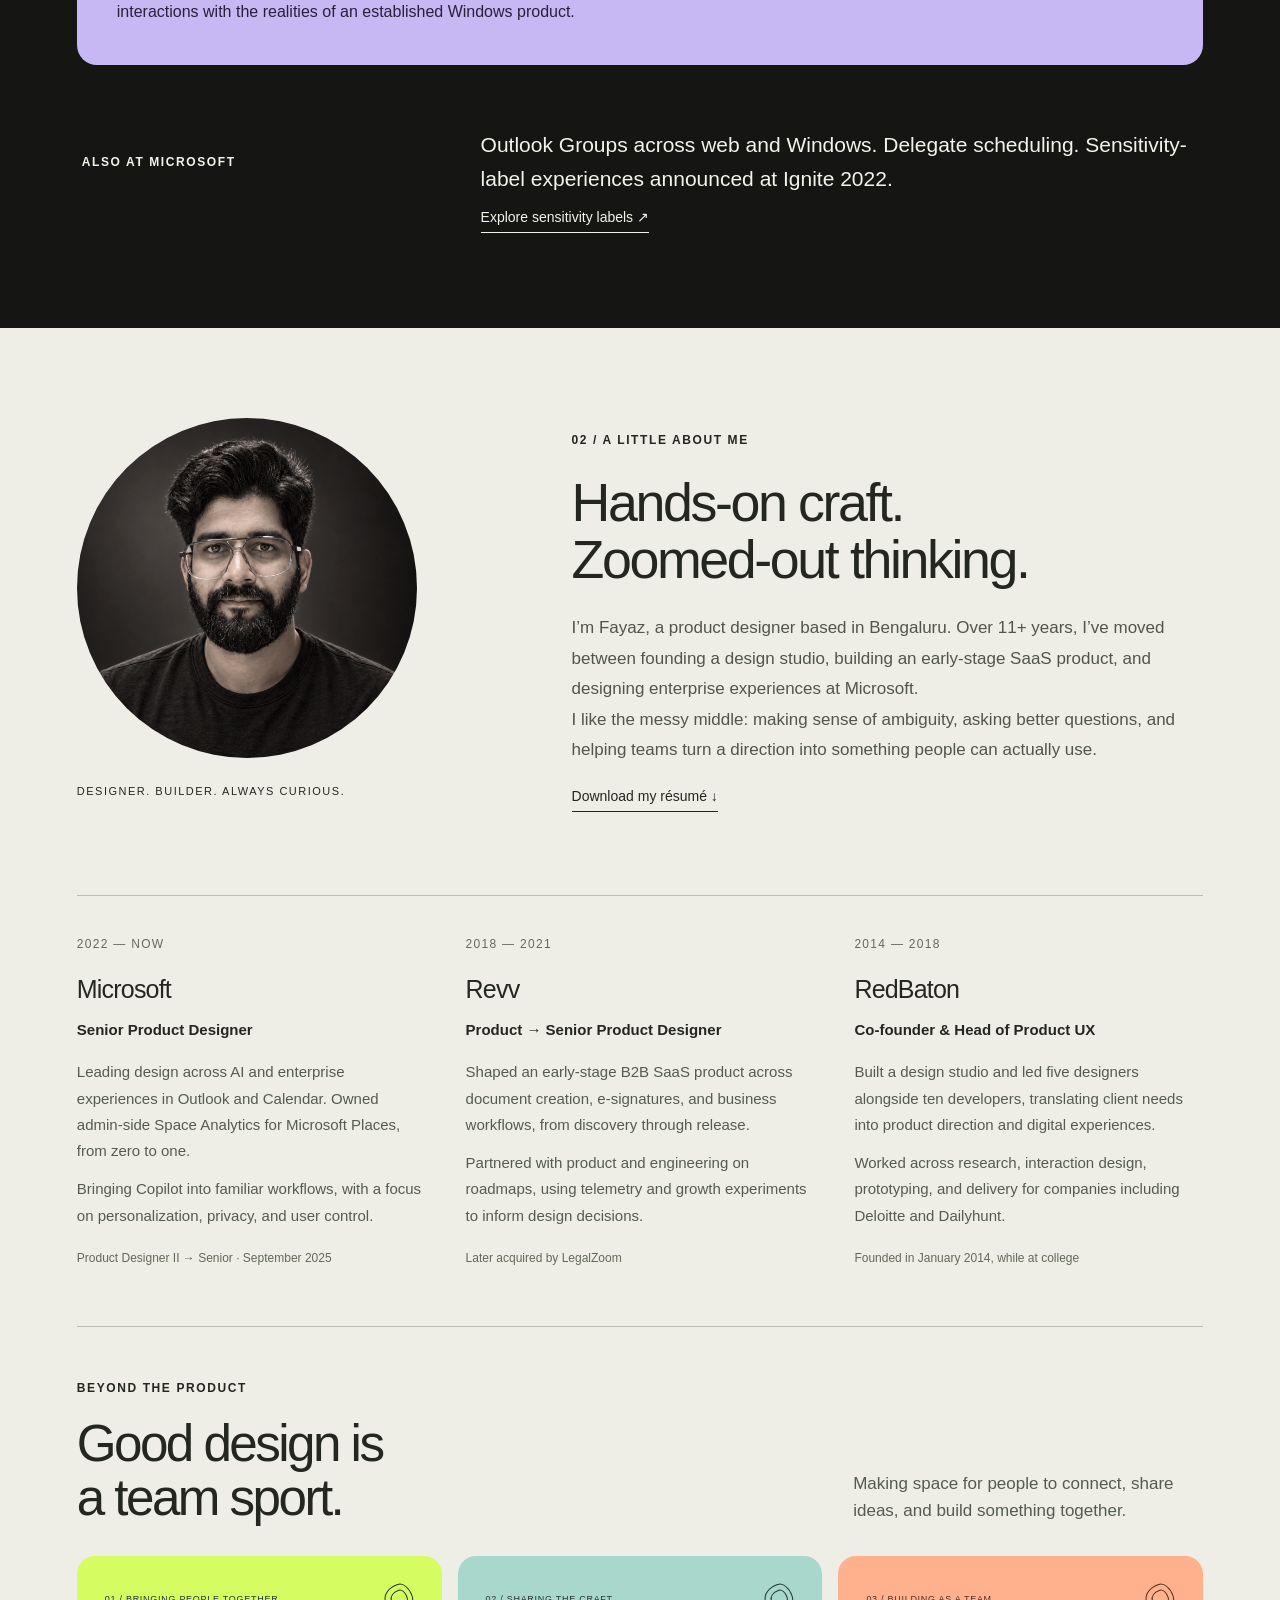
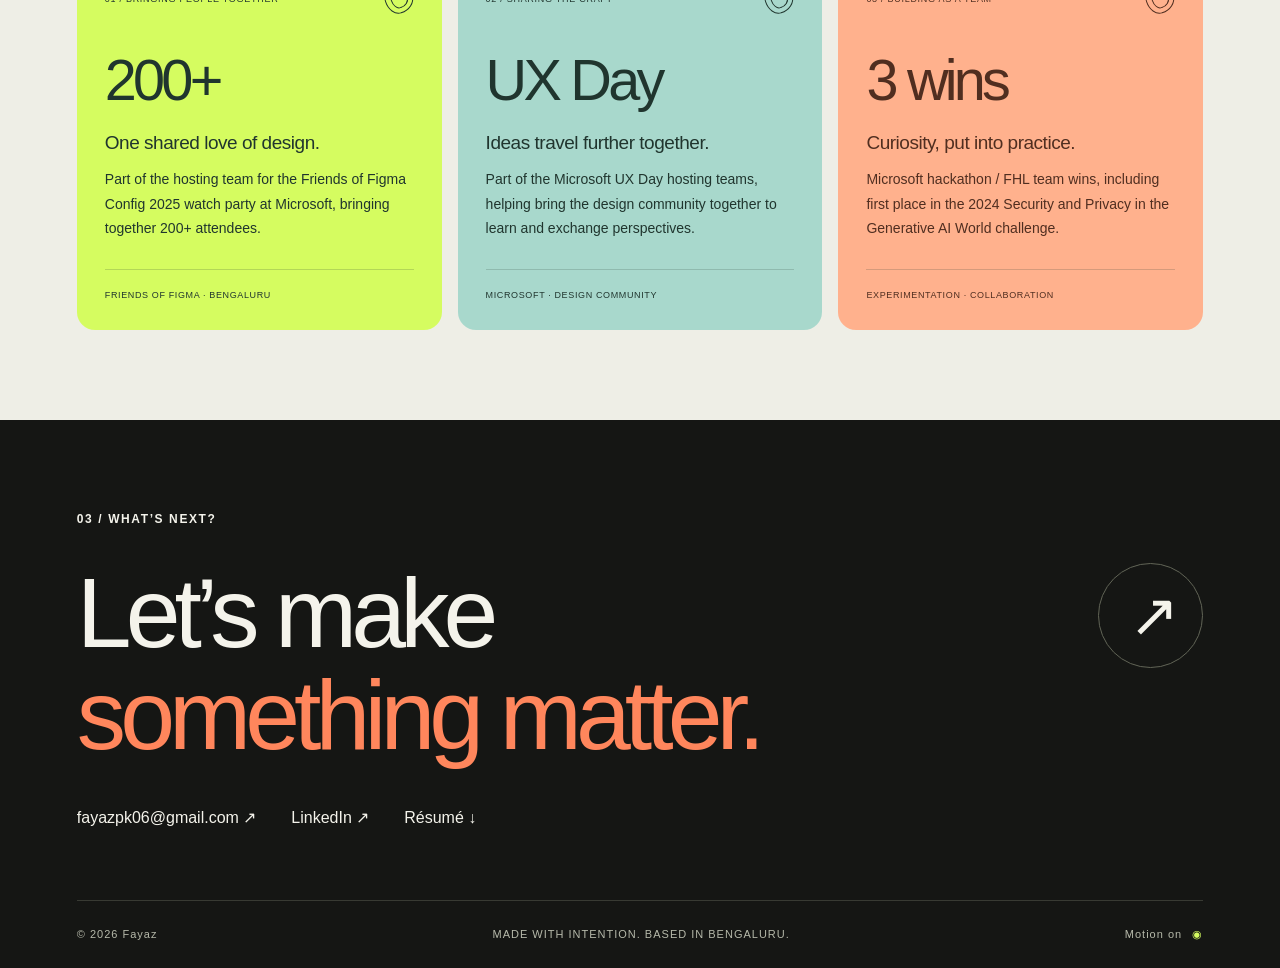
==== commit 411af3d0: "Add files via upload" ====
--- a/index.html
+++ b/index.html
@@ -6,16 +6,16 @@
     <meta name="theme-color" content="#151614" />
     <title>Fayaz — Product Designer</title>
     <meta name="description" content="Designing clarity in complex systems. Selected work across Microsoft Places, Copilot and Outlook by Fayaz PK." />
-    <link rel="canonical" href="https://fayazpk06.github.io/fayaz.github.io/" />
-    <link rel="icon" type="image/svg+xml" href="/fayaz.github.io/favicon.svg" />
+    <link rel="canonical" href="https://fayazpk06.github.io/" />
+    <link rel="icon" type="image/svg+xml" href="./favicon.svg" />
     <meta property="og:title" content="Fayaz — Product Designer" />
     <meta property="og:description" content="Designing clarity in complex systems. Selected work across Microsoft Places, Copilot and Outlook." />
     <meta property="og:type" content="website" />
-    <meta property="og:url" content="https://fayazpk06.github.io/fayaz.github.io/" />
-    <script type="module" crossorigin src="/fayaz.github.io/assets/index-BQbtGPla.js"></script>
-    <link rel="stylesheet" crossorigin href="/fayaz.github.io/assets/index-BO3S3s7k.css">
+    <meta property="og:url" content="https://fayazpk06.github.io/" />
+    <script type="module" crossorigin src="./assets/index-DWUmk-S2.js"></script>
+    <link rel="stylesheet" crossorigin href="./assets/index-BO3S3s7k.css">
   </head>
   <body>
-    <div id="root"><main><a class="skip" href="#work">Skip to selected work</a><nav class="nav"><a class="wordmark" href="#" aria-label="Fayaz home">Fayaz<span aria-hidden="true" class="organic-mark organic-mini"><span class="organic-ring"></span><span class="organic-ring"></span></span></a><div><a href="#work">Selected work</a><a href="#about">About</a><a href="#contact">Let’s talk ↗</a></div></nav><section class="hero"><p class="eyebrow"><i></i> FAYAZ PK · SENIOR PRODUCT DESIGNER AT MICROSOFT</p><h1>Complexity,<br/>meet <em>clarity.</em><span aria-hidden="true" class="organic-mark organic-accent"><span class="organic-ring"></span><span class="organic-ring"></span><span class="organic-ring"></span><span class="organic-ring"></span><span class="organic-ring"></span></span></h1><div class="hero-bottom"><p>I turn complex systems into experiences that feel simple. Building thoughtful AI and enterprise products, from zero to one and beyond.</p><a class="button" href="#work">Explore my work <span>↓</span></a></div><div class="hero-meta"><span>BASED IN BENGALURU, INDIA</span><span>STRATEGY ↔ CRAFT ↔ HUMAN EXPERIENCE</span></div></section><div class="ticker" role="region" aria-label="Companies, collaborators, and design expertise"><p class="ticker-sr">Companies and collaborators: <!-- -->Mindtickle, Revv.so, Deloitte, Cleartrip, Dailyhunt, Amazon, Microsoft, SignEasy, BYJU’s, Capillary Technologies, BigBasket, Chai Point, Babajob, BlueStone, greytHR, RedBaton<!-- -->. Expertise: <!-- -->B2B SaaS, AI Forward Designs, Product Integrations, Brand Building, Enterprise UX, Zero to One, Product Strategy, Human-Centered Design, User Research, Interaction Design, Information Architecture, Rapid Prototyping, Growth Experiments, Workflow Automation, Cross-Platform Experiences, Privacy &amp; Trust<!-- -->.</p><div class="ticker-track" aria-hidden="true"><span><span>MINDTICKLE<!-- --> <b class="ticker-mark"><span aria-hidden="true" class="organic-mark organic-mini"><span class="organic-ring"></span><span class="organic-ring"></span></span></b> </span><span>REVV.SO<!-- --> <b class="ticker-mark"><span aria-hidden="true" class="organic-mark organic-mini"><span class="organic-ring"></span><span class="organic-ring"></span></span></b> </span><span>DELOITTE<!-- --> <b class="ticker-mark"><span aria-hidden="true" class="organic-mark organic-mini"><span class="organic-ring"></span><span class="organic-ring"></span></span></b> </span><span>CLEARTRIP<!-- --> <b class="ticker-mark"><span aria-hidden="true" class="organic-mark organic-mini"><span class="organic-ring"></span><span class="organic-ring"></span></span></b> </span><span>DAILYHUNT<!-- --> <b class="ticker-mark"><span aria-hidden="true" class="organic-mark organic-mini"><span class="organic-ring"></span><span class="organic-ring"></span></span></b> </span><span>AMAZON<!-- --> <b class="ticker-mark"><span aria-hidden="true" class="organic-mark organic-mini"><span class="organic-ring"></span><span class="organic-ring"></span></span></b> </span><span>MICROSOFT<!-- --> <b class="ticker-mark"><span aria-hidden="true" class="organic-mark organic-mini"><span class="organic-ring"></span><span class="organic-ring"></span></span></b> </span><span>SIGNEASY<!-- --> <b class="ticker-mark"><span aria-hidden="true" class="organic-mark organic-mini"><span class="organic-ring"></span><span class="organic-ring"></span></span></b> </span><span>BYJU’S<!-- --> <b class="ticker-mark"><span aria-hidden="true" class="organic-mark organic-mini"><span class="organic-ring"></span><span class="organic-ring"></span></span></b> </span><span>CAPILLARY TECHNOLOGIES<!-- --> <b class="ticker-mark"><span aria-hidden="true" class="organic-mark organic-mini"><span class="organic-ring"></span><span class="organic-ring"></span></span></b> </span><span>BIGBASKET<!-- --> <b class="ticker-mark"><span aria-hidden="true" class="organic-mark organic-mini"><span class="organic-ring"></span><span class="organic-ring"></span></span></b> </span><span>CHAI POINT<!-- --> <b class="ticker-mark"><span aria-hidden="true" class="organic-mark organic-mini"><span class="organic-ring"></span><span class="organic-ring"></span></span></b> </span><span>BABAJOB<!-- --> <b class="ticker-mark"><span aria-hidden="true" class="organic-mark organic-mini"><span class="organic-ring"></span><span class="organic-ring"></span></span></b> </span><span>BLUESTONE<!-- --> <b class="ticker-mark"><span aria-hidden="true" class="organic-mark organic-mini"><span class="organic-ring"></span><span class="organic-ring"></span></span></b> </span><span>GREYTHR<!-- --> <b class="ticker-mark"><span aria-hidden="true" class="organic-mark organic-mini"><span class="organic-ring"></span><span class="organic-ring"></span></span></b> </span><span>REDBATON<!-- --> <b class="ticker-mark"><span aria-hidden="true" class="organic-mark organic-mini"><span class="organic-ring"></span><span class="organic-ring"></span></span></b> </span><span>B2B SAAS<!-- --> <b class="ticker-mark"><span aria-hidden="true" class="organic-mark organic-mini"><span class="organic-ring"></span><span class="organic-ring"></span></span></b> </span><span>AI FORWARD DESIGNS<!-- --> <b class="ticker-mark"><span aria-hidden="true" class="organic-mark organic-mini"><span class="organic-ring"></span><span class="organic-ring"></span></span></b> </span><span>PRODUCT INTEGRATIONS<!-- --> <b class="ticker-mark"><span aria-hidden="true" class="organic-mark organic-mini"><span class="organic-ring"></span><span class="organic-ring"></span></span></b> </span><span>BRAND BUILDING<!-- --> <b class="ticker-mark"><span aria-hidden="true" class="organic-mark organic-mini"><span class="organic-ring"></span><span class="organic-ring"></span></span></b> </span><span>ENTERPRISE UX<!-- --> <b class="ticker-mark"><span aria-hidden="true" class="organic-mark organic-mini"><span class="organic-ring"></span><span class="organic-ring"></span></span></b> </span><span>ZERO TO ONE<!-- --> <b class="ticker-mark"><span aria-hidden="true" class="organic-mark organic-mini"><span class="organic-ring"></span><span class="organic-ring"></span></span></b> </span><span>PRODUCT STRATEGY<!-- --> <b class="ticker-mark"><span aria-hidden="true" class="organic-mark organic-mini"><span class="organic-ring"></span><span class="organic-ring"></span></span></b> </span><span>HUMAN-CENTERED DESIGN<!-- --> <b class="ticker-mark"><span aria-hidden="true" class="organic-mark organic-mini"><span class="organic-ring"></span><span class="organic-ring"></span></span></b> </span><span>USER RESEARCH<!-- --> <b class="ticker-mark"><span aria-hidden="true" class="organic-mark organic-mini"><span class="organic-ring"></span><span class="organic-ring"></span></span></b> </span><span>INTERACTION DESIGN<!-- --> <b class="ticker-mark"><span aria-hidden="true" class="organic-mark organic-mini"><span class="organic-ring"></span><span class="organic-ring"></span></span></b> </span><span>INFORMATION ARCHITECTURE<!-- --> <b class="ticker-mark"><span aria-hidden="true" class="organic-mark organic-mini"><span class="organic-ring"></span><span class="organic-ring"></span></span></b> </span><span>RAPID PROTOTYPING<!-- --> <b class="ticker-mark"><span aria-hidden="true" class="organic-mark organic-mini"><span class="organic-ring"></span><span class="organic-ring"></span></span></b> </span><span>GROWTH EXPERIMENTS<!-- --> <b class="ticker-mark"><span aria-hidden="true" class="organic-mark organic-mini"><span class="organic-ring"></span><span class="organic-ring"></span></span></b> </span><span>WORKFLOW AUTOMATION<!-- --> <b class="ticker-mark"><span aria-hidden="true" class="organic-mark organic-mini"><span class="organic-ring"></span><span class="organic-ring"></span></span></b> </span><span>CROSS-PLATFORM EXPERIENCES<!-- --> <b class="ticker-mark"><span aria-hidden="true" class="organic-mark organic-mini"><span class="organic-ring"></span><span class="organic-ring"></span></span></b> </span><span>PRIVACY &amp; TRUST<!-- --> <b class="ticker-mark"><span aria-hidden="true" class="organic-mark organic-mini"><span class="organic-ring"></span><span class="organic-ring"></span></span></b> </span></span><span><span>MINDTICKLE<!-- --> <b class="ticker-mark"><span aria-hidden="true" class="organic-mark organic-mini"><span class="organic-ring"></span><span class="organic-ring"></span></span></b> </span><span>REVV.SO<!-- --> <b class="ticker-mark"><span aria-hidden="true" class="organic-mark organic-mini"><span class="organic-ring"></span><span class="organic-ring"></span></span></b> </span><span>DELOITTE<!-- --> <b class="ticker-mark"><span aria-hidden="true" class="organic-mark organic-mini"><span class="organic-ring"></span><span class="organic-ring"></span></span></b> </span><span>CLEARTRIP<!-- --> <b class="ticker-mark"><span aria-hidden="true" class="organic-mark organic-mini"><span class="organic-ring"></span><span class="organic-ring"></span></span></b> </span><span>DAILYHUNT<!-- --> <b class="ticker-mark"><span aria-hidden="true" class="organic-mark organic-mini"><span class="organic-ring"></span><span class="organic-ring"></span></span></b> </span><span>AMAZON<!-- --> <b class="ticker-mark"><span aria-hidden="true" class="organic-mark organic-mini"><span class="organic-ring"></span><span class="organic-ring"></span></span></b> </span><span>MICROSOFT<!-- --> <b class="ticker-mark"><span aria-hidden="true" class="organic-mark organic-mini"><span class="organic-ring"></span><span class="organic-ring"></span></span></b> </span><span>SIGNEASY<!-- --> <b class="ticker-mark"><span aria-hidden="true" class="organic-mark organic-mini"><span class="organic-ring"></span><span class="organic-ring"></span></span></b> </span><span>BYJU’S<!-- --> <b class="ticker-mark"><span aria-hidden="true" class="organic-mark organic-mini"><span class="organic-ring"></span><span class="organic-ring"></span></span></b> </span><span>CAPILLARY TECHNOLOGIES<!-- --> <b class="ticker-mark"><span aria-hidden="true" class="organic-mark organic-mini"><span class="organic-ring"></span><span class="organic-ring"></span></span></b> </span><span>BIGBASKET<!-- --> <b class="ticker-mark"><span aria-hidden="true" class="organic-mark organic-mini"><span class="organic-ring"></span><span class="organic-ring"></span></span></b> </span><span>CHAI POINT<!-- --> <b class="ticker-mark"><span aria-hidden="true" class="organic-mark organic-mini"><span class="organic-ring"></span><span class="organic-ring"></span></span></b> </span><span>BABAJOB<!-- --> <b class="ticker-mark"><span aria-hidden="true" class="organic-mark organic-mini"><span class="organic-ring"></span><span class="organic-ring"></span></span></b> </span><span>BLUESTONE<!-- --> <b class="ticker-mark"><span aria-hidden="true" class="organic-mark organic-mini"><span class="organic-ring"></span><span class="organic-ring"></span></span></b> </span><span>GREYTHR<!-- --> <b class="ticker-mark"><span aria-hidden="true" class="organic-mark organic-mini"><span class="organic-ring"></span><span class="organic-ring"></span></span></b> </span><span>REDBATON<!-- --> <b class="ticker-mark"><span aria-hidden="true" class="organic-mark organic-mini"><span class="organic-ring"></span><span class="organic-ring"></span></span></b> </span><span>B2B SAAS<!-- --> <b class="ticker-mark"><span aria-hidden="true" class="organic-mark organic-mini"><span class="organic-ring"></span><span class="organic-ring"></span></span></b> </span><span>AI FORWARD DESIGNS<!-- --> <b class="ticker-mark"><span aria-hidden="true" class="organic-mark organic-mini"><span class="organic-ring"></span><span class="organic-ring"></span></span></b> </span><span>PRODUCT INTEGRATIONS<!-- --> <b class="ticker-mark"><span aria-hidden="true" class="organic-mark organic-mini"><span class="organic-ring"></span><span class="organic-ring"></span></span></b> </span><span>BRAND BUILDING<!-- --> <b class="ticker-mark"><span aria-hidden="true" class="organic-mark organic-mini"><span class="organic-ring"></span><span class="organic-ring"></span></span></b> </span><span>ENTERPRISE UX<!-- --> <b class="ticker-mark"><span aria-hidden="true" class="organic-mark organic-mini"><span class="organic-ring"></span><span class="organic-ring"></span></span></b> </span><span>ZERO TO ONE<!-- --> <b class="ticker-mark"><span aria-hidden="true" class="organic-mark organic-mini"><span class="organic-ring"></span><span class="organic-ring"></span></span></b> </span><span>PRODUCT STRATEGY<!-- --> <b class="ticker-mark"><span aria-hidden="true" class="organic-mark organic-mini"><span class="organic-ring"></span><span class="organic-ring"></span></span></b> </span><span>HUMAN-CENTERED DESIGN<!-- --> <b class="ticker-mark"><span aria-hidden="true" class="organic-mark organic-mini"><span class="organic-ring"></span><span class="organic-ring"></span></span></b> </span><span>USER RESEARCH<!-- --> <b class="ticker-mark"><span aria-hidden="true" class="organic-mark organic-mini"><span class="organic-ring"></span><span class="organic-ring"></span></span></b> </span><span>INTERACTION DESIGN<!-- --> <b class="ticker-mark"><span aria-hidden="true" class="organic-mark organic-mini"><span class="organic-ring"></span><span class="organic-ring"></span></span></b> </span><span>INFORMATION ARCHITECTURE<!-- --> <b class="ticker-mark"><span aria-hidden="true" class="organic-mark organic-mini"><span class="organic-ring"></span><span class="organic-ring"></span></span></b> </span><span>RAPID PROTOTYPING<!-- --> <b class="ticker-mark"><span aria-hidden="true" class="organic-mark organic-mini"><span class="organic-ring"></span><span class="organic-ring"></span></span></b> </span><span>GROWTH EXPERIMENTS<!-- --> <b class="ticker-mark"><span aria-hidden="true" class="organic-mark organic-mini"><span class="organic-ring"></span><span class="organic-ring"></span></span></b> </span><span>WORKFLOW AUTOMATION<!-- --> <b class="ticker-mark"><span aria-hidden="true" class="organic-mark organic-mini"><span class="organic-ring"></span><span class="organic-ring"></span></span></b> </span><span>CROSS-PLATFORM EXPERIENCES<!-- --> <b class="ticker-mark"><span aria-hidden="true" class="organic-mark organic-mini"><span class="organic-ring"></span><span class="organic-ring"></span></span></b> </span><span>PRIVACY &amp; TRUST<!-- --> <b class="ticker-mark"><span aria-hidden="true" class="organic-mark organic-mini"><span class="organic-ring"></span><span class="organic-ring"></span></span></b> </span></span><span><span>MINDTICKLE<!-- --> <b class="ticker-mark"><span aria-hidden="true" class="organic-mark organic-mini"><span class="organic-ring"></span><span class="organic-ring"></span></span></b> </span><span>REVV.SO<!-- --> <b class="ticker-mark"><span aria-hidden="true" class="organic-mark organic-mini"><span class="organic-ring"></span><span class="organic-ring"></span></span></b> </span><span>DELOITTE<!-- --> <b class="ticker-mark"><span aria-hidden="true" class="organic-mark organic-mini"><span class="organic-ring"></span><span class="organic-ring"></span></span></b> </span><span>CLEARTRIP<!-- --> <b class="ticker-mark"><span aria-hidden="true" class="organic-mark organic-mini"><span class="organic-ring"></span><span class="organic-ring"></span></span></b> </span><span>DAILYHUNT<!-- --> <b class="ticker-mark"><span aria-hidden="true" class="organic-mark organic-mini"><span class="organic-ring"></span><span class="organic-ring"></span></span></b> </span><span>AMAZON<!-- --> <b class="ticker-mark"><span aria-hidden="true" class="organic-mark organic-mini"><span class="organic-ring"></span><span class="organic-ring"></span></span></b> </span><span>MICROSOFT<!-- --> <b class="ticker-mark"><span aria-hidden="true" class="organic-mark organic-mini"><span class="organic-ring"></span><span class="organic-ring"></span></span></b> </span><span>SIGNEASY<!-- --> <b class="ticker-mark"><span aria-hidden="true" class="organic-mark organic-mini"><span class="organic-ring"></span><span class="organic-ring"></span></span></b> </span><span>BYJU’S<!-- --> <b class="ticker-mark"><span aria-hidden="true" class="organic-mark organic-mini"><span class="organic-ring"></span><span class="organic-ring"></span></span></b> </span><span>CAPILLARY TECHNOLOGIES<!-- --> <b class="ticker-mark"><span aria-hidden="true" class="organic-mark organic-mini"><span class="organic-ring"></span><span class="organic-ring"></span></span></b> </span><span>BIGBASKET<!-- --> <b class="ticker-mark"><span aria-hidden="true" class="organic-mark organic-mini"><span class="organic-ring"></span><span class="organic-ring"></span></span></b> </span><span>CHAI POINT<!-- --> <b class="ticker-mark"><span aria-hidden="true" class="organic-mark organic-mini"><span class="organic-ring"></span><span class="organic-ring"></span></span></b> </span><span>BABAJOB<!-- --> <b class="ticker-mark"><span aria-hidden="true" class="organic-mark organic-mini"><span class="organic-ring"></span><span class="organic-ring"></span></span></b> </span><span>BLUESTONE<!-- --> <b class="ticker-mark"><span aria-hidden="true" class="organic-mark organic-mini"><span class="organic-ring"></span><span class="organic-ring"></span></span></b> </span><span>GREYTHR<!-- --> <b class="ticker-mark"><span aria-hidden="true" class="organic-mark organic-mini"><span class="organic-ring"></span><span class="organic-ring"></span></span></b> </span><span>REDBATON<!-- --> <b class="ticker-mark"><span aria-hidden="true" class="organic-mark organic-mini"><span class="organic-ring"></span><span class="organic-ring"></span></span></b> </span><span>B2B SAAS<!-- --> <b class="ticker-mark"><span aria-hidden="true" class="organic-mark organic-mini"><span class="organic-ring"></span><span class="organic-ring"></span></span></b> </span><span>AI FORWARD DESIGNS<!-- --> <b class="ticker-mark"><span aria-hidden="true" class="organic-mark organic-mini"><span class="organic-ring"></span><span class="organic-ring"></span></span></b> </span><span>PRODUCT INTEGRATIONS<!-- --> <b class="ticker-mark"><span aria-hidden="true" class="organic-mark organic-mini"><span class="organic-ring"></span><span class="organic-ring"></span></span></b> </span><span>BRAND BUILDING<!-- --> <b class="ticker-mark"><span aria-hidden="true" class="organic-mark organic-mini"><span class="organic-ring"></span><span class="organic-ring"></span></span></b> </span><span>ENTERPRISE UX<!-- --> <b class="ticker-mark"><span aria-hidden="true" class="organic-mark organic-mini"><span class="organic-ring"></span><span class="organic-ring"></span></span></b> </span><span>ZERO TO ONE<!-- --> <b class="ticker-mark"><span aria-hidden="true" class="organic-mark organic-mini"><span class="organic-ring"></span><span class="organic-ring"></span></span></b> </span><span>PRODUCT STRATEGY<!-- --> <b class="ticker-mark"><span aria-hidden="true" class="organic-mark organic-mini"><span class="organic-ring"></span><span class="organic-ring"></span></span></b> </span><span>HUMAN-CENTERED DESIGN<!-- --> <b class="ticker-mark"><span aria-hidden="true" class="organic-mark organic-mini"><span class="organic-ring"></span><span class="organic-ring"></span></span></b> </span><span>USER RESEARCH<!-- --> <b class="ticker-mark"><span aria-hidden="true" class="organic-mark organic-mini"><span class="organic-ring"></span><span class="organic-ring"></span></span></b> </span><span>INTERACTION DESIGN<!-- --> <b class="ticker-mark"><span aria-hidden="true" class="organic-mark organic-mini"><span class="organic-ring"></span><span class="organic-ring"></span></span></b> </span><span>INFORMATION ARCHITECTURE<!-- --> <b class="ticker-mark"><span aria-hidden="true" class="organic-mark organic-mini"><span class="organic-ring"></span><span class="organic-ring"></span></span></b> </span><span>RAPID PROTOTYPING<!-- --> <b class="ticker-mark"><span aria-hidden="true" class="organic-mark organic-mini"><span class="organic-ring"></span><span class="organic-ring"></span></span></b> </span><span>GROWTH EXPERIMENTS<!-- --> <b class="ticker-mark"><span aria-hidden="true" class="organic-mark organic-mini"><span class="organic-ring"></span><span class="organic-ring"></span></span></b> </span><span>WORKFLOW AUTOMATION<!-- --> <b class="ticker-mark"><span aria-hidden="true" class="organic-mark organic-mini"><span class="organic-ring"></span><span class="organic-ring"></span></span></b> </span><span>CROSS-PLATFORM EXPERIENCES<!-- --> <b class="ticker-mark"><span aria-hidden="true" class="organic-mark organic-mini"><span class="organic-ring"></span><span class="organic-ring"></span></span></b> </span><span>PRIVACY &amp; TRUST<!-- --> <b class="ticker-mark"><span aria-hidden="true" class="organic-mark organic-mini"><span class="organic-ring"></span><span class="organic-ring"></span></span></b> </span></span><span><span>MINDTICKLE<!-- --> <b class="ticker-mark"><span aria-hidden="true" class="organic-mark organic-mini"><span class="organic-ring"></span><span class="organic-ring"></span></span></b> </span><span>REVV.SO<!-- --> <b class="ticker-mark"><span aria-hidden="true" class="organic-mark organic-mini"><span class="organic-ring"></span><span class="organic-ring"></span></span></b> </span><span>DELOITTE<!-- --> <b class="ticker-mark"><span aria-hidden="true" class="organic-mark organic-mini"><span class="organic-ring"></span><span class="organic-ring"></span></span></b> </span><span>CLEARTRIP<!-- --> <b class="ticker-mark"><span aria-hidden="true" class="organic-mark organic-mini"><span class="organic-ring"></span><span class="organic-ring"></span></span></b> </span><span>DAILYHUNT<!-- --> <b class="ticker-mark"><span aria-hidden="true" class="organic-mark organic-mini"><span class="organic-ring"></span><span class="organic-ring"></span></span></b> </span><span>AMAZON<!-- --> <b class="ticker-mark"><span aria-hidden="true" class="organic-mark organic-mini"><span class="organic-ring"></span><span class="organic-ring"></span></span></b> </span><span>MICROSOFT<!-- --> <b class="ticker-mark"><span aria-hidden="true" class="organic-mark organic-mini"><span class="organic-ring"></span><span class="organic-ring"></span></span></b> </span><span>SIGNEASY<!-- --> <b class="ticker-mark"><span aria-hidden="true" class="organic-mark organic-mini"><span class="organic-ring"></span><span class="organic-ring"></span></span></b> </span><span>BYJU’S<!-- --> <b class="ticker-mark"><span aria-hidden="true" class="organic-mark organic-mini"><span class="organic-ring"></span><span class="organic-ring"></span></span></b> </span><span>CAPILLARY TECHNOLOGIES<!-- --> <b class="ticker-mark"><span aria-hidden="true" class="organic-mark organic-mini"><span class="organic-ring"></span><span class="organic-ring"></span></span></b> </span><span>BIGBASKET<!-- --> <b class="ticker-mark"><span aria-hidden="true" class="organic-mark organic-mini"><span class="organic-ring"></span><span class="organic-ring"></span></span></b> </span><span>CHAI POINT<!-- --> <b class="ticker-mark"><span aria-hidden="true" class="organic-mark organic-mini"><span class="organic-ring"></span><span class="organic-ring"></span></span></b> </span><span>BABAJOB<!-- --> <b class="ticker-mark"><span aria-hidden="true" class="organic-mark organic-mini"><span class="organic-ring"></span><span class="organic-ring"></span></span></b> </span><span>BLUESTONE<!-- --> <b class="ticker-mark"><span aria-hidden="true" class="organic-mark organic-mini"><span class="organic-ring"></span><span class="organic-ring"></span></span></b> </span><span>GREYTHR<!-- --> <b class="ticker-mark"><span aria-hidden="true" class="organic-mark organic-mini"><span class="organic-ring"></span><span class="organic-ring"></span></span></b> </span><span>REDBATON<!-- --> <b class="ticker-mark"><span aria-hidden="true" class="organic-mark organic-mini"><span class="organic-ring"></span><span class="organic-ring"></span></span></b> </span><span>B2B SAAS<!-- --> <b class="ticker-mark"><span aria-hidden="true" class="organic-mark organic-mini"><span class="organic-ring"></span><span class="organic-ring"></span></span></b> </span><span>AI FORWARD DESIGNS<!-- --> <b class="ticker-mark"><span aria-hidden="true" class="organic-mark organic-mini"><span class="organic-ring"></span><span class="organic-ring"></span></span></b> </span><span>PRODUCT INTEGRATIONS<!-- --> <b class="ticker-mark"><span aria-hidden="true" class="organic-mark organic-mini"><span class="organic-ring"></span><span class="organic-ring"></span></span></b> </span><span>BRAND BUILDING<!-- --> <b class="ticker-mark"><span aria-hidden="true" class="organic-mark organic-mini"><span class="organic-ring"></span><span class="organic-ring"></span></span></b> </span><span>ENTERPRISE UX<!-- --> <b class="ticker-mark"><span aria-hidden="true" class="organic-mark organic-mini"><span class="organic-ring"></span><span class="organic-ring"></span></span></b> </span><span>ZERO TO ONE<!-- --> <b class="ticker-mark"><span aria-hidden="true" class="organic-mark organic-mini"><span class="organic-ring"></span><span class="organic-ring"></span></span></b> </span><span>PRODUCT STRATEGY<!-- --> <b class="ticker-mark"><span aria-hidden="true" class="organic-mark organic-mini"><span class="organic-ring"></span><span class="organic-ring"></span></span></b> </span><span>HUMAN-CENTERED DESIGN<!-- --> <b class="ticker-mark"><span aria-hidden="true" class="organic-mark organic-mini"><span class="organic-ring"></span><span class="organic-ring"></span></span></b> </span><span>USER RESEARCH<!-- --> <b class="ticker-mark"><span aria-hidden="true" class="organic-mark organic-mini"><span class="organic-ring"></span><span class="organic-ring"></span></span></b> </span><span>INTERACTION DESIGN<!-- --> <b class="ticker-mark"><span aria-hidden="true" class="organic-mark organic-mini"><span class="organic-ring"></span><span class="organic-ring"></span></span></b> </span><span>INFORMATION ARCHITECTURE<!-- --> <b class="ticker-mark"><span aria-hidden="true" class="organic-mark organic-mini"><span class="organic-ring"></span><span class="organic-ring"></span></span></b> </span><span>RAPID PROTOTYPING<!-- --> <b class="ticker-mark"><span aria-hidden="true" class="organic-mark organic-mini"><span class="organic-ring"></span><span class="organic-ring"></span></span></b> </span><span>GROWTH EXPERIMENTS<!-- --> <b class="ticker-mark"><span aria-hidden="true" class="organic-mark organic-mini"><span class="organic-ring"></span><span class="organic-ring"></span></span></b> </span><span>WORKFLOW AUTOMATION<!-- --> <b class="ticker-mark"><span aria-hidden="true" class="organic-mark organic-mini"><span class="organic-ring"></span><span class="organic-ring"></span></span></b> </span><span>CROSS-PLATFORM EXPERIENCES<!-- --> <b class="ticker-mark"><span aria-hidden="true" class="organic-mark organic-mini"><span class="organic-ring"></span><span class="organic-ring"></span></span></b> </span><span>PRIVACY &amp; TRUST<!-- --> <b class="ticker-mark"><span aria-hidden="true" class="organic-mark organic-mini"><span class="organic-ring"></span><span class="organic-ring"></span></span></b> </span></span></div><button type="button" class="ticker-arrow ticker-arrow-left" aria-label="Scroll text left" title="Scroll text left — hover or hold to speed up"><span aria-hidden="true">←</span></button><button type="button" class="ticker-arrow ticker-arrow-right" aria-label="Scroll text right" title="Scroll text right — hover or hold to speed up"><span aria-hidden="true">→</span></button></div><section id="work" class="work"><div class="section-title reveal"><p class="eyebrow">01 / SELECTED WORK</p><h2>Big systems.<br/>Human details.</h2></div><article class="project reveal places"><div class="project-top"><span>0<!-- -->1<!-- --> / <!-- -->MICROSOFT PLACES</span><span>ZERO TO ONE · ENTERPRISE UX</span></div><div class="project-main"><div><h3><span>Make space for<br/></span><span>better decisions.<br/></span></h3><p class="project-desc">Turning workplace data into clarity for the people running it.</p></div><div class="flow" aria-label="Experience focus"><span class="flow-label">EXPERIENCE FOCUS</span><div class="flow-row"><span class="step-index">0<!-- -->1</span><span>Workplace signals</span><span aria-hidden="true">↓</span></div><div class="flow-row"><span class="step-index">0<!-- -->2</span><span>Space insights</span><span aria-hidden="true">↓</span></div><div class="flow-row"><span class="step-index">0<!-- -->3</span><span>Informed decisions</span><span aria-hidden="true">↗</span></div><div class="flow-result"><span aria-hidden="true" class="organic-mark organic-mini"><span class="organic-ring"></span><span class="organic-ring"></span></span>From concept to launch in one year</div></div></div><div class="project-detail"><div><h4>MY ROLE</h4><strong>Design lead · Admin-side Space Analytics</strong><p>I owned and led the admin-side Space Analytics experience as part of the core Microsoft Places team, helping take the product from concept to launch within a year.</p></div><div><h4>THE DESIGN CHALLENGE</h4><p>Partnering with enterprise Real Estate &amp; Facilities teams, I shaped experiences to support space planning and workplace operations.</p><a class="text-link" href="https://www.theverge.com/2024/5/13/24155204/microsoft-places-ai-hybrid-office-feature" target="_blank" rel="noreferrer">Read about Places<!-- --> ↗</a></div></div></article><article class="project reveal copilot"><div class="project-top"><span>0<!-- -->2<!-- --> / <!-- -->COPILOT PERSONALIZATION</span><span>AI EXPERIENCES · TRUST &amp; CONTROL</span></div><div class="project-main"><div><h3><span>AI that sounds<br/></span><span>more like you.<br/></span></h3><p class="project-desc">Personalization is more than a better writing prompt.</p></div><div class="flow" aria-label="Experience focus"><span class="flow-label">EXPERIENCE FOCUS</span><div class="flow-row"><span class="step-index">0<!-- -->1</span><span>Your communication style</span><span aria-hidden="true">↓</span></div><div class="flow-row"><span class="step-index">0<!-- -->2</span><span>Personalized assistance</span><span aria-hidden="true">↓</span></div><div class="flow-row"><span class="step-index">0<!-- -->3</span><span>Your choice</span><span aria-hidden="true">↗</span></div><div class="flow-result"><span aria-hidden="true" class="organic-mark organic-mini"><span class="organic-ring"></span><span class="organic-ring"></span></span>Personal voice. Clear control.</div></div></div><div class="project-detail"><div><h4>MY ROLE</h4><strong>Product design · Writing Profile experiences</strong><p>I designed experiences that help Copilot reflect a person’s communication style, bringing privacy, transparency, and user control into the product experience.</p></div><div><h4>THE DESIGN CHALLENGE</h4><p>The work connects interaction design with notifications, privacy considerations, and approval dependencies—making trust part of the design problem.</p></div></div></article><article class="project reveal calendar"><div class="project-top"><span>0<!-- -->3<!-- --> / <!-- -->OUTLOOK CALENDAR</span><span>PRODUCT STRATEGY · PLATFORM EVOLUTION</span></div><div class="project-main"><div><h3><span>Move forward.<br/></span><span>Keep what works.<br/></span></h3><p class="project-desc">Bringing modern AI to deeply familiar workflows.</p></div><div class="flow" aria-label="Experience focus"><span class="flow-label">EXPERIENCE FOCUS</span><div class="flow-row"><span class="step-index">0<!-- -->1</span><span>Established workflows</span><span aria-hidden="true">↓</span></div><div class="flow-row"><span class="step-index">0<!-- -->2</span><span>Research &amp; reviews</span><span aria-hidden="true">↓</span></div><div class="flow-row"><span class="step-index">0<!-- -->3</span><span>Thoughtful modernization</span><span aria-hidden="true">↗</span></div><div class="flow-result"><span aria-hidden="true" class="organic-mark organic-mini"><span class="organic-ring"></span><span class="organic-ring"></span></span>Modern AI, familiar workflows</div></div></div><div class="project-detail"><div><h4>MY ROLE</h4><strong>UX direction · Classic Outlook and Copilot</strong><p>I led UX direction for Copilot Calendar capabilities in Classic Outlook and contributed to the Smart Calendar launch, balancing modern interactions with the realities of an established Windows product.</p></div><div><h4>THE DESIGN CHALLENGE</h4><p>Scenario-based experience reviews, comparisons with new Outlook, and usability studies informed a modernization direction that preserves familiar scheduling workflows.</p></div></div></article><div class="also reveal"><span class="eyebrow">ALSO AT MICROSOFT</span><p>Outlook Groups across web and Windows. Delegate scheduling. Sensitivity-label experiences announced at Ignite 2022.</p><a class="text-link" href="https://learn.microsoft.com/en-us/purview/sensitivity-labels-meetings" target="_blank" rel="noreferrer">Explore sensitivity labels ↗</a></div></section><section id="about" class="about"><div class="about-inner"><div class="about-photo reveal"><img src="/fayaz.github.io/fayaz.png" alt="Fayaz PK" width="502" height="502" loading="lazy"/><span class="photo-caption">DESIGNER. BUILDER. ALWAYS CURIOUS.</span></div><div class="about-copy reveal"><p class="eyebrow">02 / A LITTLE ABOUT ME</p><h2>Hands-on craft.<br/>Zoomed-out thinking.</h2><p>I’m Fayaz, a product designer based in Bengaluru. Over 11+ years, I’ve moved between founding a design studio, building an early-stage SaaS product, and designing enterprise experiences at Microsoft.</p><p>I like the messy middle: making sense of ambiguity, asking better questions, and helping teams turn a direction into something people can actually use.</p><a class="text-link" href="/fayaz.github.io/Fayaz-PK-Resume.pdf" download="">Download my résumé ↓</a></div></div><div class="timeline reveal"><div><span>2022 — NOW</span><h3>Microsoft</h3><p class="role-title">Senior Product Designer</p><p class="role-summary">Leading design across AI and enterprise experiences in Outlook and Calendar. Owned admin-side Space Analytics for Microsoft Places, from zero to one.</p><p class="role-summary">Bringing Copilot into familiar workflows, with a focus on personalization, privacy, and user control.</p><small>Product Designer II → Senior · September 2025</small></div><div><span>2018 — 2021</span><h3>Revv</h3><p class="role-title">Product → Senior Product Designer</p><p class="role-summary">Shaped an early-stage B2B SaaS product across document creation, e-signatures, and business workflows, from discovery through release.</p><p class="role-summary">Partnered with product and engineering on roadmaps, using telemetry and growth experiments to inform design decisions.</p><small>Later acquired by LegalZoom</small></div><div><span>2014 — 2018</span><h3>RedBaton</h3><p class="role-title">Co-founder &amp; Head of Product UX</p><p class="role-summary">Built a design studio and led five designers alongside ten developers, translating client needs into product direction and digital experiences.</p><p class="role-summary">Worked across research, interaction design, prototyping, and delivery for companies including Deloitte and Dailyhunt.</p><small>Founded in January 2014, while at college</small></div></div><div class="community reveal"><div class="community-heading"><div><p class="eyebrow">BEYOND THE PRODUCT</p><h3>Good design is<br/>a team sport.</h3></div><p>Making space for people to connect, share ideas, and build something together.</p></div><div class="community-cards"><article class="community-card community-figma"><div class="community-card-top"><span>01 / BRINGING PEOPLE TOGETHER</span><span aria-hidden="true" class="organic-mark organic-mini"><span class="organic-ring"></span><span class="organic-ring"></span></span></div><strong class="community-stat">200+</strong><h4>One shared love of design.</h4><p>Part of the hosting team for the Friends of Figma Config 2025 watch party at Microsoft, bringing together 200+ attendees.</p><span class="community-tag">FRIENDS OF FIGMA · BENGALURU</span></article><article class="community-card community-ux"><div class="community-card-top"><span>02 / SHARING THE CRAFT</span><span aria-hidden="true" class="organic-mark organic-mini"><span class="organic-ring"></span><span class="organic-ring"></span></span></div><strong class="community-stat">UX Day</strong><h4>Ideas travel further together.</h4><p>Part of the Microsoft UX Day hosting teams, helping bring the design community together to learn and exchange perspectives.</p><span class="community-tag">MICROSOFT · DESIGN COMMUNITY</span></article><article class="community-card community-wins"><div class="community-card-top"><span>03 / BUILDING AS A TEAM</span><span aria-hidden="true" class="organic-mark organic-mini"><span class="organic-ring"></span><span class="organic-ring"></span></span></div><strong class="community-stat">3 wins</strong><h4>Curiosity, put into practice.</h4><p>Microsoft hackathon / FHL team wins, including first place in the 2024 Security and Privacy in the Generative AI World challenge.</p><span class="community-tag">EXPERIMENTATION · COLLABORATION</span></article></div></div></section><footer id="contact"><p class="eyebrow">03 / WHAT’S NEXT?</p><h2>Let’s make<br/><em>something matter.</em><a href="mailto:fayazpk06@gmail.com" aria-label="Email Fayaz" class="contact-arrow">↗</a></h2><div class="contact-links"><a href="mailto:fayazpk06@gmail.com">fayazpk06@gmail.com ↗</a><a href="https://www.linkedin.com/in/fayazpk06/" target="_blank" rel="noreferrer">LinkedIn ↗</a><a href="/fayaz.github.io/Fayaz-PK-Resume.pdf" download="">Résumé ↓</a></div><div class="footer-meta"><span>© <!-- -->2026<!-- --> Fayaz</span><span>MADE WITH INTENTION. BASED IN BENGALURU.</span><button aria-pressed="true">Motion <!-- -->on<!-- --> <span aria-hidden="true">◉</span></button></div></footer></main></div>
+    <div id="root"><main><a class="skip" href="#work">Skip to selected work</a><nav class="nav"><a class="wordmark" href="#" aria-label="Fayaz home">Fayaz<span aria-hidden="true" class="organic-mark organic-mini"><span class="organic-ring"></span><span class="organic-ring"></span></span></a><div><a href="#work">Selected work</a><a href="#about">About</a><a href="#contact">Let’s talk ↗</a></div></nav><section class="hero"><p class="eyebrow"><i></i> FAYAZ PK · SENIOR PRODUCT DESIGNER AT MICROSOFT</p><h1>Complexity,<br/>meet <em>clarity.</em><span aria-hidden="true" class="organic-mark organic-accent"><span class="organic-ring"></span><span class="organic-ring"></span><span class="organic-ring"></span><span class="organic-ring"></span><span class="organic-ring"></span></span></h1><div class="hero-bottom"><p>I turn complex systems into experiences that feel simple. Building thoughtful AI and enterprise products, from zero to one and beyond.</p><a class="button" href="#work">Explore my work <span>↓</span></a></div><div class="hero-meta"><span>BASED IN BENGALURU, INDIA</span><span>STRATEGY ↔ CRAFT ↔ HUMAN EXPERIENCE</span></div></section><div class="ticker" role="region" aria-label="Companies, collaborators, and design expertise"><p class="ticker-sr">Companies and collaborators: <!-- -->Mindtickle, Revv.so, Deloitte, Cleartrip, Dailyhunt, Amazon, Microsoft, SignEasy, BYJU’s, Capillary Technologies, BigBasket, Chai Point, Babajob, BlueStone, greytHR, RedBaton<!-- -->. Expertise: <!-- -->B2B SaaS, AI Forward Designs, Product Integrations, Brand Building, Enterprise UX, Zero to One, Product Strategy, Human-Centered Design, User Research, Interaction Design, Information Architecture, Rapid Prototyping, Growth Experiments, Workflow Automation, Cross-Platform Experiences, Privacy &amp; Trust<!-- -->.</p><div class="ticker-track" aria-hidden="true"><span><span>MINDTICKLE<!-- --> <b class="ticker-mark"><span aria-hidden="true" class="organic-mark organic-mini"><span class="organic-ring"></span><span class="organic-ring"></span></span></b> </span><span>REVV.SO<!-- --> <b class="ticker-mark"><span aria-hidden="true" class="organic-mark organic-mini"><span class="organic-ring"></span><span class="organic-ring"></span></span></b> </span><span>DELOITTE<!-- --> <b class="ticker-mark"><span aria-hidden="true" class="organic-mark organic-mini"><span class="organic-ring"></span><span class="organic-ring"></span></span></b> </span><span>CLEARTRIP<!-- --> <b class="ticker-mark"><span aria-hidden="true" class="organic-mark organic-mini"><span class="organic-ring"></span><span class="organic-ring"></span></span></b> </span><span>DAILYHUNT<!-- --> <b class="ticker-mark"><span aria-hidden="true" class="organic-mark organic-mini"><span class="organic-ring"></span><span class="organic-ring"></span></span></b> </span><span>AMAZON<!-- --> <b class="ticker-mark"><span aria-hidden="true" class="organic-mark organic-mini"><span class="organic-ring"></span><span class="organic-ring"></span></span></b> </span><span>MICROSOFT<!-- --> <b class="ticker-mark"><span aria-hidden="true" class="organic-mark organic-mini"><span class="organic-ring"></span><span class="organic-ring"></span></span></b> </span><span>SIGNEASY<!-- --> <b class="ticker-mark"><span aria-hidden="true" class="organic-mark organic-mini"><span class="organic-ring"></span><span class="organic-ring"></span></span></b> </span><span>BYJU’S<!-- --> <b class="ticker-mark"><span aria-hidden="true" class="organic-mark organic-mini"><span class="organic-ring"></span><span class="organic-ring"></span></span></b> </span><span>CAPILLARY TECHNOLOGIES<!-- --> <b class="ticker-mark"><span aria-hidden="true" class="organic-mark organic-mini"><span class="organic-ring"></span><span class="organic-ring"></span></span></b> </span><span>BIGBASKET<!-- --> <b class="ticker-mark"><span aria-hidden="true" class="organic-mark organic-mini"><span class="organic-ring"></span><span class="organic-ring"></span></span></b> </span><span>CHAI POINT<!-- --> <b class="ticker-mark"><span aria-hidden="true" class="organic-mark organic-mini"><span class="organic-ring"></span><span class="organic-ring"></span></span></b> </span><span>BABAJOB<!-- --> <b class="ticker-mark"><span aria-hidden="true" class="organic-mark organic-mini"><span class="organic-ring"></span><span class="organic-ring"></span></span></b> </span><span>BLUESTONE<!-- --> <b class="ticker-mark"><span aria-hidden="true" class="organic-mark organic-mini"><span class="organic-ring"></span><span class="organic-ring"></span></span></b> </span><span>GREYTHR<!-- --> <b class="ticker-mark"><span aria-hidden="true" class="organic-mark organic-mini"><span class="organic-ring"></span><span class="organic-ring"></span></span></b> </span><span>REDBATON<!-- --> <b class="ticker-mark"><span aria-hidden="true" class="organic-mark organic-mini"><span class="organic-ring"></span><span class="organic-ring"></span></span></b> </span><span>B2B SAAS<!-- --> <b class="ticker-mark"><span aria-hidden="true" class="organic-mark organic-mini"><span class="organic-ring"></span><span class="organic-ring"></span></span></b> </span><span>AI FORWARD DESIGNS<!-- --> <b class="ticker-mark"><span aria-hidden="true" class="organic-mark organic-mini"><span class="organic-ring"></span><span class="organic-ring"></span></span></b> </span><span>PRODUCT INTEGRATIONS<!-- --> <b class="ticker-mark"><span aria-hidden="true" class="organic-mark organic-mini"><span class="organic-ring"></span><span class="organic-ring"></span></span></b> </span><span>BRAND BUILDING<!-- --> <b class="ticker-mark"><span aria-hidden="true" class="organic-mark organic-mini"><span class="organic-ring"></span><span class="organic-ring"></span></span></b> </span><span>ENTERPRISE UX<!-- --> <b class="ticker-mark"><span aria-hidden="true" class="organic-mark organic-mini"><span class="organic-ring"></span><span class="organic-ring"></span></span></b> </span><span>ZERO TO ONE<!-- --> <b class="ticker-mark"><span aria-hidden="true" class="organic-mark organic-mini"><span class="organic-ring"></span><span class="organic-ring"></span></span></b> </span><span>PRODUCT STRATEGY<!-- --> <b class="ticker-mark"><span aria-hidden="true" class="organic-mark organic-mini"><span class="organic-ring"></span><span class="organic-ring"></span></span></b> </span><span>HUMAN-CENTERED DESIGN<!-- --> <b class="ticker-mark"><span aria-hidden="true" class="organic-mark organic-mini"><span class="organic-ring"></span><span class="organic-ring"></span></span></b> </span><span>USER RESEARCH<!-- --> <b class="ticker-mark"><span aria-hidden="true" class="organic-mark organic-mini"><span class="organic-ring"></span><span class="organic-ring"></span></span></b> </span><span>INTERACTION DESIGN<!-- --> <b class="ticker-mark"><span aria-hidden="true" class="organic-mark organic-mini"><span class="organic-ring"></span><span class="organic-ring"></span></span></b> </span><span>INFORMATION ARCHITECTURE<!-- --> <b class="ticker-mark"><span aria-hidden="true" class="organic-mark organic-mini"><span class="organic-ring"></span><span class="organic-ring"></span></span></b> </span><span>RAPID PROTOTYPING<!-- --> <b class="ticker-mark"><span aria-hidden="true" class="organic-mark organic-mini"><span class="organic-ring"></span><span class="organic-ring"></span></span></b> </span><span>GROWTH EXPERIMENTS<!-- --> <b class="ticker-mark"><span aria-hidden="true" class="organic-mark organic-mini"><span class="organic-ring"></span><span class="organic-ring"></span></span></b> </span><span>WORKFLOW AUTOMATION<!-- --> <b class="ticker-mark"><span aria-hidden="true" class="organic-mark organic-mini"><span class="organic-ring"></span><span class="organic-ring"></span></span></b> </span><span>CROSS-PLATFORM EXPERIENCES<!-- --> <b class="ticker-mark"><span aria-hidden="true" class="organic-mark organic-mini"><span class="organic-ring"></span><span class="organic-ring"></span></span></b> </span><span>PRIVACY &amp; TRUST<!-- --> <b class="ticker-mark"><span aria-hidden="true" class="organic-mark organic-mini"><span class="organic-ring"></span><span class="organic-ring"></span></span></b> </span></span><span><span>MINDTICKLE<!-- --> <b class="ticker-mark"><span aria-hidden="true" class="organic-mark organic-mini"><span class="organic-ring"></span><span class="organic-ring"></span></span></b> </span><span>REVV.SO<!-- --> <b class="ticker-mark"><span aria-hidden="true" class="organic-mark organic-mini"><span class="organic-ring"></span><span class="organic-ring"></span></span></b> </span><span>DELOITTE<!-- --> <b class="ticker-mark"><span aria-hidden="true" class="organic-mark organic-mini"><span class="organic-ring"></span><span class="organic-ring"></span></span></b> </span><span>CLEARTRIP<!-- --> <b class="ticker-mark"><span aria-hidden="true" class="organic-mark organic-mini"><span class="organic-ring"></span><span class="organic-ring"></span></span></b> </span><span>DAILYHUNT<!-- --> <b class="ticker-mark"><span aria-hidden="true" class="organic-mark organic-mini"><span class="organic-ring"></span><span class="organic-ring"></span></span></b> </span><span>AMAZON<!-- --> <b class="ticker-mark"><span aria-hidden="true" class="organic-mark organic-mini"><span class="organic-ring"></span><span class="organic-ring"></span></span></b> </span><span>MICROSOFT<!-- --> <b class="ticker-mark"><span aria-hidden="true" class="organic-mark organic-mini"><span class="organic-ring"></span><span class="organic-ring"></span></span></b> </span><span>SIGNEASY<!-- --> <b class="ticker-mark"><span aria-hidden="true" class="organic-mark organic-mini"><span class="organic-ring"></span><span class="organic-ring"></span></span></b> </span><span>BYJU’S<!-- --> <b class="ticker-mark"><span aria-hidden="true" class="organic-mark organic-mini"><span class="organic-ring"></span><span class="organic-ring"></span></span></b> </span><span>CAPILLARY TECHNOLOGIES<!-- --> <b class="ticker-mark"><span aria-hidden="true" class="organic-mark organic-mini"><span class="organic-ring"></span><span class="organic-ring"></span></span></b> </span><span>BIGBASKET<!-- --> <b class="ticker-mark"><span aria-hidden="true" class="organic-mark organic-mini"><span class="organic-ring"></span><span class="organic-ring"></span></span></b> </span><span>CHAI POINT<!-- --> <b class="ticker-mark"><span aria-hidden="true" class="organic-mark organic-mini"><span class="organic-ring"></span><span class="organic-ring"></span></span></b> </span><span>BABAJOB<!-- --> <b class="ticker-mark"><span aria-hidden="true" class="organic-mark organic-mini"><span class="organic-ring"></span><span class="organic-ring"></span></span></b> </span><span>BLUESTONE<!-- --> <b class="ticker-mark"><span aria-hidden="true" class="organic-mark organic-mini"><span class="organic-ring"></span><span class="organic-ring"></span></span></b> </span><span>GREYTHR<!-- --> <b class="ticker-mark"><span aria-hidden="true" class="organic-mark organic-mini"><span class="organic-ring"></span><span class="organic-ring"></span></span></b> </span><span>REDBATON<!-- --> <b class="ticker-mark"><span aria-hidden="true" class="organic-mark organic-mini"><span class="organic-ring"></span><span class="organic-ring"></span></span></b> </span><span>B2B SAAS<!-- --> <b class="ticker-mark"><span aria-hidden="true" class="organic-mark organic-mini"><span class="organic-ring"></span><span class="organic-ring"></span></span></b> </span><span>AI FORWARD DESIGNS<!-- --> <b class="ticker-mark"><span aria-hidden="true" class="organic-mark organic-mini"><span class="organic-ring"></span><span class="organic-ring"></span></span></b> </span><span>PRODUCT INTEGRATIONS<!-- --> <b class="ticker-mark"><span aria-hidden="true" class="organic-mark organic-mini"><span class="organic-ring"></span><span class="organic-ring"></span></span></b> </span><span>BRAND BUILDING<!-- --> <b class="ticker-mark"><span aria-hidden="true" class="organic-mark organic-mini"><span class="organic-ring"></span><span class="organic-ring"></span></span></b> </span><span>ENTERPRISE UX<!-- --> <b class="ticker-mark"><span aria-hidden="true" class="organic-mark organic-mini"><span class="organic-ring"></span><span class="organic-ring"></span></span></b> </span><span>ZERO TO ONE<!-- --> <b class="ticker-mark"><span aria-hidden="true" class="organic-mark organic-mini"><span class="organic-ring"></span><span class="organic-ring"></span></span></b> </span><span>PRODUCT STRATEGY<!-- --> <b class="ticker-mark"><span aria-hidden="true" class="organic-mark organic-mini"><span class="organic-ring"></span><span class="organic-ring"></span></span></b> </span><span>HUMAN-CENTERED DESIGN<!-- --> <b class="ticker-mark"><span aria-hidden="true" class="organic-mark organic-mini"><span class="organic-ring"></span><span class="organic-ring"></span></span></b> </span><span>USER RESEARCH<!-- --> <b class="ticker-mark"><span aria-hidden="true" class="organic-mark organic-mini"><span class="organic-ring"></span><span class="organic-ring"></span></span></b> </span><span>INTERACTION DESIGN<!-- --> <b class="ticker-mark"><span aria-hidden="true" class="organic-mark organic-mini"><span class="organic-ring"></span><span class="organic-ring"></span></span></b> </span><span>INFORMATION ARCHITECTURE<!-- --> <b class="ticker-mark"><span aria-hidden="true" class="organic-mark organic-mini"><span class="organic-ring"></span><span class="organic-ring"></span></span></b> </span><span>RAPID PROTOTYPING<!-- --> <b class="ticker-mark"><span aria-hidden="true" class="organic-mark organic-mini"><span class="organic-ring"></span><span class="organic-ring"></span></span></b> </span><span>GROWTH EXPERIMENTS<!-- --> <b class="ticker-mark"><span aria-hidden="true" class="organic-mark organic-mini"><span class="organic-ring"></span><span class="organic-ring"></span></span></b> </span><span>WORKFLOW AUTOMATION<!-- --> <b class="ticker-mark"><span aria-hidden="true" class="organic-mark organic-mini"><span class="organic-ring"></span><span class="organic-ring"></span></span></b> </span><span>CROSS-PLATFORM EXPERIENCES<!-- --> <b class="ticker-mark"><span aria-hidden="true" class="organic-mark organic-mini"><span class="organic-ring"></span><span class="organic-ring"></span></span></b> </span><span>PRIVACY &amp; TRUST<!-- --> <b class="ticker-mark"><span aria-hidden="true" class="organic-mark organic-mini"><span class="organic-ring"></span><span class="organic-ring"></span></span></b> </span></span><span><span>MINDTICKLE<!-- --> <b class="ticker-mark"><span aria-hidden="true" class="organic-mark organic-mini"><span class="organic-ring"></span><span class="organic-ring"></span></span></b> </span><span>REVV.SO<!-- --> <b class="ticker-mark"><span aria-hidden="true" class="organic-mark organic-mini"><span class="organic-ring"></span><span class="organic-ring"></span></span></b> </span><span>DELOITTE<!-- --> <b class="ticker-mark"><span aria-hidden="true" class="organic-mark organic-mini"><span class="organic-ring"></span><span class="organic-ring"></span></span></b> </span><span>CLEARTRIP<!-- --> <b class="ticker-mark"><span aria-hidden="true" class="organic-mark organic-mini"><span class="organic-ring"></span><span class="organic-ring"></span></span></b> </span><span>DAILYHUNT<!-- --> <b class="ticker-mark"><span aria-hidden="true" class="organic-mark organic-mini"><span class="organic-ring"></span><span class="organic-ring"></span></span></b> </span><span>AMAZON<!-- --> <b class="ticker-mark"><span aria-hidden="true" class="organic-mark organic-mini"><span class="organic-ring"></span><span class="organic-ring"></span></span></b> </span><span>MICROSOFT<!-- --> <b class="ticker-mark"><span aria-hidden="true" class="organic-mark organic-mini"><span class="organic-ring"></span><span class="organic-ring"></span></span></b> </span><span>SIGNEASY<!-- --> <b class="ticker-mark"><span aria-hidden="true" class="organic-mark organic-mini"><span class="organic-ring"></span><span class="organic-ring"></span></span></b> </span><span>BYJU’S<!-- --> <b class="ticker-mark"><span aria-hidden="true" class="organic-mark organic-mini"><span class="organic-ring"></span><span class="organic-ring"></span></span></b> </span><span>CAPILLARY TECHNOLOGIES<!-- --> <b class="ticker-mark"><span aria-hidden="true" class="organic-mark organic-mini"><span class="organic-ring"></span><span class="organic-ring"></span></span></b> </span><span>BIGBASKET<!-- --> <b class="ticker-mark"><span aria-hidden="true" class="organic-mark organic-mini"><span class="organic-ring"></span><span class="organic-ring"></span></span></b> </span><span>CHAI POINT<!-- --> <b class="ticker-mark"><span aria-hidden="true" class="organic-mark organic-mini"><span class="organic-ring"></span><span class="organic-ring"></span></span></b> </span><span>BABAJOB<!-- --> <b class="ticker-mark"><span aria-hidden="true" class="organic-mark organic-mini"><span class="organic-ring"></span><span class="organic-ring"></span></span></b> </span><span>BLUESTONE<!-- --> <b class="ticker-mark"><span aria-hidden="true" class="organic-mark organic-mini"><span class="organic-ring"></span><span class="organic-ring"></span></span></b> </span><span>GREYTHR<!-- --> <b class="ticker-mark"><span aria-hidden="true" class="organic-mark organic-mini"><span class="organic-ring"></span><span class="organic-ring"></span></span></b> </span><span>REDBATON<!-- --> <b class="ticker-mark"><span aria-hidden="true" class="organic-mark organic-mini"><span class="organic-ring"></span><span class="organic-ring"></span></span></b> </span><span>B2B SAAS<!-- --> <b class="ticker-mark"><span aria-hidden="true" class="organic-mark organic-mini"><span class="organic-ring"></span><span class="organic-ring"></span></span></b> </span><span>AI FORWARD DESIGNS<!-- --> <b class="ticker-mark"><span aria-hidden="true" class="organic-mark organic-mini"><span class="organic-ring"></span><span class="organic-ring"></span></span></b> </span><span>PRODUCT INTEGRATIONS<!-- --> <b class="ticker-mark"><span aria-hidden="true" class="organic-mark organic-mini"><span class="organic-ring"></span><span class="organic-ring"></span></span></b> </span><span>BRAND BUILDING<!-- --> <b class="ticker-mark"><span aria-hidden="true" class="organic-mark organic-mini"><span class="organic-ring"></span><span class="organic-ring"></span></span></b> </span><span>ENTERPRISE UX<!-- --> <b class="ticker-mark"><span aria-hidden="true" class="organic-mark organic-mini"><span class="organic-ring"></span><span class="organic-ring"></span></span></b> </span><span>ZERO TO ONE<!-- --> <b class="ticker-mark"><span aria-hidden="true" class="organic-mark organic-mini"><span class="organic-ring"></span><span class="organic-ring"></span></span></b> </span><span>PRODUCT STRATEGY<!-- --> <b class="ticker-mark"><span aria-hidden="true" class="organic-mark organic-mini"><span class="organic-ring"></span><span class="organic-ring"></span></span></b> </span><span>HUMAN-CENTERED DESIGN<!-- --> <b class="ticker-mark"><span aria-hidden="true" class="organic-mark organic-mini"><span class="organic-ring"></span><span class="organic-ring"></span></span></b> </span><span>USER RESEARCH<!-- --> <b class="ticker-mark"><span aria-hidden="true" class="organic-mark organic-mini"><span class="organic-ring"></span><span class="organic-ring"></span></span></b> </span><span>INTERACTION DESIGN<!-- --> <b class="ticker-mark"><span aria-hidden="true" class="organic-mark organic-mini"><span class="organic-ring"></span><span class="organic-ring"></span></span></b> </span><span>INFORMATION ARCHITECTURE<!-- --> <b class="ticker-mark"><span aria-hidden="true" class="organic-mark organic-mini"><span class="organic-ring"></span><span class="organic-ring"></span></span></b> </span><span>RAPID PROTOTYPING<!-- --> <b class="ticker-mark"><span aria-hidden="true" class="organic-mark organic-mini"><span class="organic-ring"></span><span class="organic-ring"></span></span></b> </span><span>GROWTH EXPERIMENTS<!-- --> <b class="ticker-mark"><span aria-hidden="true" class="organic-mark organic-mini"><span class="organic-ring"></span><span class="organic-ring"></span></span></b> </span><span>WORKFLOW AUTOMATION<!-- --> <b class="ticker-mark"><span aria-hidden="true" class="organic-mark organic-mini"><span class="organic-ring"></span><span class="organic-ring"></span></span></b> </span><span>CROSS-PLATFORM EXPERIENCES<!-- --> <b class="ticker-mark"><span aria-hidden="true" class="organic-mark organic-mini"><span class="organic-ring"></span><span class="organic-ring"></span></span></b> </span><span>PRIVACY &amp; TRUST<!-- --> <b class="ticker-mark"><span aria-hidden="true" class="organic-mark organic-mini"><span class="organic-ring"></span><span class="organic-ring"></span></span></b> </span></span><span><span>MINDTICKLE<!-- --> <b class="ticker-mark"><span aria-hidden="true" class="organic-mark organic-mini"><span class="organic-ring"></span><span class="organic-ring"></span></span></b> </span><span>REVV.SO<!-- --> <b class="ticker-mark"><span aria-hidden="true" class="organic-mark organic-mini"><span class="organic-ring"></span><span class="organic-ring"></span></span></b> </span><span>DELOITTE<!-- --> <b class="ticker-mark"><span aria-hidden="true" class="organic-mark organic-mini"><span class="organic-ring"></span><span class="organic-ring"></span></span></b> </span><span>CLEARTRIP<!-- --> <b class="ticker-mark"><span aria-hidden="true" class="organic-mark organic-mini"><span class="organic-ring"></span><span class="organic-ring"></span></span></b> </span><span>DAILYHUNT<!-- --> <b class="ticker-mark"><span aria-hidden="true" class="organic-mark organic-mini"><span class="organic-ring"></span><span class="organic-ring"></span></span></b> </span><span>AMAZON<!-- --> <b class="ticker-mark"><span aria-hidden="true" class="organic-mark organic-mini"><span class="organic-ring"></span><span class="organic-ring"></span></span></b> </span><span>MICROSOFT<!-- --> <b class="ticker-mark"><span aria-hidden="true" class="organic-mark organic-mini"><span class="organic-ring"></span><span class="organic-ring"></span></span></b> </span><span>SIGNEASY<!-- --> <b class="ticker-mark"><span aria-hidden="true" class="organic-mark organic-mini"><span class="organic-ring"></span><span class="organic-ring"></span></span></b> </span><span>BYJU’S<!-- --> <b class="ticker-mark"><span aria-hidden="true" class="organic-mark organic-mini"><span class="organic-ring"></span><span class="organic-ring"></span></span></b> </span><span>CAPILLARY TECHNOLOGIES<!-- --> <b class="ticker-mark"><span aria-hidden="true" class="organic-mark organic-mini"><span class="organic-ring"></span><span class="organic-ring"></span></span></b> </span><span>BIGBASKET<!-- --> <b class="ticker-mark"><span aria-hidden="true" class="organic-mark organic-mini"><span class="organic-ring"></span><span class="organic-ring"></span></span></b> </span><span>CHAI POINT<!-- --> <b class="ticker-mark"><span aria-hidden="true" class="organic-mark organic-mini"><span class="organic-ring"></span><span class="organic-ring"></span></span></b> </span><span>BABAJOB<!-- --> <b class="ticker-mark"><span aria-hidden="true" class="organic-mark organic-mini"><span class="organic-ring"></span><span class="organic-ring"></span></span></b> </span><span>BLUESTONE<!-- --> <b class="ticker-mark"><span aria-hidden="true" class="organic-mark organic-mini"><span class="organic-ring"></span><span class="organic-ring"></span></span></b> </span><span>GREYTHR<!-- --> <b class="ticker-mark"><span aria-hidden="true" class="organic-mark organic-mini"><span class="organic-ring"></span><span class="organic-ring"></span></span></b> </span><span>REDBATON<!-- --> <b class="ticker-mark"><span aria-hidden="true" class="organic-mark organic-mini"><span class="organic-ring"></span><span class="organic-ring"></span></span></b> </span><span>B2B SAAS<!-- --> <b class="ticker-mark"><span aria-hidden="true" class="organic-mark organic-mini"><span class="organic-ring"></span><span class="organic-ring"></span></span></b> </span><span>AI FORWARD DESIGNS<!-- --> <b class="ticker-mark"><span aria-hidden="true" class="organic-mark organic-mini"><span class="organic-ring"></span><span class="organic-ring"></span></span></b> </span><span>PRODUCT INTEGRATIONS<!-- --> <b class="ticker-mark"><span aria-hidden="true" class="organic-mark organic-mini"><span class="organic-ring"></span><span class="organic-ring"></span></span></b> </span><span>BRAND BUILDING<!-- --> <b class="ticker-mark"><span aria-hidden="true" class="organic-mark organic-mini"><span class="organic-ring"></span><span class="organic-ring"></span></span></b> </span><span>ENTERPRISE UX<!-- --> <b class="ticker-mark"><span aria-hidden="true" class="organic-mark organic-mini"><span class="organic-ring"></span><span class="organic-ring"></span></span></b> </span><span>ZERO TO ONE<!-- --> <b class="ticker-mark"><span aria-hidden="true" class="organic-mark organic-mini"><span class="organic-ring"></span><span class="organic-ring"></span></span></b> </span><span>PRODUCT STRATEGY<!-- --> <b class="ticker-mark"><span aria-hidden="true" class="organic-mark organic-mini"><span class="organic-ring"></span><span class="organic-ring"></span></span></b> </span><span>HUMAN-CENTERED DESIGN<!-- --> <b class="ticker-mark"><span aria-hidden="true" class="organic-mark organic-mini"><span class="organic-ring"></span><span class="organic-ring"></span></span></b> </span><span>USER RESEARCH<!-- --> <b class="ticker-mark"><span aria-hidden="true" class="organic-mark organic-mini"><span class="organic-ring"></span><span class="organic-ring"></span></span></b> </span><span>INTERACTION DESIGN<!-- --> <b class="ticker-mark"><span aria-hidden="true" class="organic-mark organic-mini"><span class="organic-ring"></span><span class="organic-ring"></span></span></b> </span><span>INFORMATION ARCHITECTURE<!-- --> <b class="ticker-mark"><span aria-hidden="true" class="organic-mark organic-mini"><span class="organic-ring"></span><span class="organic-ring"></span></span></b> </span><span>RAPID PROTOTYPING<!-- --> <b class="ticker-mark"><span aria-hidden="true" class="organic-mark organic-mini"><span class="organic-ring"></span><span class="organic-ring"></span></span></b> </span><span>GROWTH EXPERIMENTS<!-- --> <b class="ticker-mark"><span aria-hidden="true" class="organic-mark organic-mini"><span class="organic-ring"></span><span class="organic-ring"></span></span></b> </span><span>WORKFLOW AUTOMATION<!-- --> <b class="ticker-mark"><span aria-hidden="true" class="organic-mark organic-mini"><span class="organic-ring"></span><span class="organic-ring"></span></span></b> </span><span>CROSS-PLATFORM EXPERIENCES<!-- --> <b class="ticker-mark"><span aria-hidden="true" class="organic-mark organic-mini"><span class="organic-ring"></span><span class="organic-ring"></span></span></b> </span><span>PRIVACY &amp; TRUST<!-- --> <b class="ticker-mark"><span aria-hidden="true" class="organic-mark organic-mini"><span class="organic-ring"></span><span class="organic-ring"></span></span></b> </span></span></div><button type="button" class="ticker-arrow ticker-arrow-left" aria-label="Scroll text left" title="Scroll text left — hover or hold to speed up"><span aria-hidden="true">←</span></button><button type="button" class="ticker-arrow ticker-arrow-right" aria-label="Scroll text right" title="Scroll text right — hover or hold to speed up"><span aria-hidden="true">→</span></button></div><section id="work" class="work"><div class="section-title reveal"><p class="eyebrow">01 / SELECTED WORK</p><h2>Big systems.<br/>Human details.</h2></div><article class="project reveal places"><div class="project-top"><span>0<!-- -->1<!-- --> / <!-- -->MICROSOFT PLACES</span><span>ZERO TO ONE · ENTERPRISE UX</span></div><div class="project-main"><div><h3><span>Make space for<br/></span><span>better decisions.<br/></span></h3><p class="project-desc">Turning workplace data into clarity for the people running it.</p></div><div class="flow" aria-label="Experience focus"><span class="flow-label">EXPERIENCE FOCUS</span><div class="flow-row"><span class="step-index">0<!-- -->1</span><span>Workplace signals</span><span aria-hidden="true">↓</span></div><div class="flow-row"><span class="step-index">0<!-- -->2</span><span>Space insights</span><span aria-hidden="true">↓</span></div><div class="flow-row"><span class="step-index">0<!-- -->3</span><span>Informed decisions</span><span aria-hidden="true">↗</span></div><div class="flow-result"><span aria-hidden="true" class="organic-mark organic-mini"><span class="organic-ring"></span><span class="organic-ring"></span></span>From concept to launch in one year</div></div></div><div class="project-detail"><div><h4>MY ROLE</h4><strong>Design lead · Admin-side Space Analytics</strong><p>I owned and led the admin-side Space Analytics experience as part of the core Microsoft Places team, helping take the product from concept to launch within a year.</p></div><div><h4>THE DESIGN CHALLENGE</h4><p>Partnering with enterprise Real Estate &amp; Facilities teams, I shaped experiences to support space planning and workplace operations.</p><a class="text-link" href="https://www.theverge.com/2024/5/13/24155204/microsoft-places-ai-hybrid-office-feature" target="_blank" rel="noreferrer">Read about Places<!-- --> ↗</a></div></div></article><article class="project reveal copilot"><div class="project-top"><span>0<!-- -->2<!-- --> / <!-- -->COPILOT PERSONALIZATION</span><span>AI EXPERIENCES · TRUST &amp; CONTROL</span></div><div class="project-main"><div><h3><span>AI that sounds<br/></span><span>more like you.<br/></span></h3><p class="project-desc">Personalization is more than a better writing prompt.</p></div><div class="flow" aria-label="Experience focus"><span class="flow-label">EXPERIENCE FOCUS</span><div class="flow-row"><span class="step-index">0<!-- -->1</span><span>Your communication style</span><span aria-hidden="true">↓</span></div><div class="flow-row"><span class="step-index">0<!-- -->2</span><span>Personalized assistance</span><span aria-hidden="true">↓</span></div><div class="flow-row"><span class="step-index">0<!-- -->3</span><span>Your choice</span><span aria-hidden="true">↗</span></div><div class="flow-result"><span aria-hidden="true" class="organic-mark organic-mini"><span class="organic-ring"></span><span class="organic-ring"></span></span>Personal voice. Clear control.</div></div></div><div class="project-detail"><div><h4>MY ROLE</h4><strong>Product design · Writing Profile experiences</strong><p>I designed experiences that help Copilot reflect a person’s communication style, bringing privacy, transparency, and user control into the product experience.</p></div><div><h4>THE DESIGN CHALLENGE</h4><p>The work connects interaction design with notifications, privacy considerations, and approval dependencies—making trust part of the design problem.</p></div></div></article><article class="project reveal calendar"><div class="project-top"><span>0<!-- -->3<!-- --> / <!-- -->OUTLOOK CALENDAR</span><span>PRODUCT STRATEGY · PLATFORM EVOLUTION</span></div><div class="project-main"><div><h3><span>Move forward.<br/></span><span>Keep what works.<br/></span></h3><p class="project-desc">Bringing modern AI to deeply familiar workflows.</p></div><div class="flow" aria-label="Experience focus"><span class="flow-label">EXPERIENCE FOCUS</span><div class="flow-row"><span class="step-index">0<!-- -->1</span><span>Established workflows</span><span aria-hidden="true">↓</span></div><div class="flow-row"><span class="step-index">0<!-- -->2</span><span>Research &amp; reviews</span><span aria-hidden="true">↓</span></div><div class="flow-row"><span class="step-index">0<!-- -->3</span><span>Thoughtful modernization</span><span aria-hidden="true">↗</span></div><div class="flow-result"><span aria-hidden="true" class="organic-mark organic-mini"><span class="organic-ring"></span><span class="organic-ring"></span></span>Modern AI, familiar workflows</div></div></div><div class="project-detail"><div><h4>MY ROLE</h4><strong>UX direction · Classic Outlook and Copilot</strong><p>I led UX direction for Copilot Calendar capabilities in Classic Outlook and contributed to the Smart Calendar launch, balancing modern interactions with the realities of an established Windows product.</p></div><div><h4>THE DESIGN CHALLENGE</h4><p>Scenario-based experience reviews, comparisons with new Outlook, and usability studies informed a modernization direction that preserves familiar scheduling workflows.</p></div></div></article><div class="also reveal"><span class="eyebrow">ALSO AT MICROSOFT</span><p>Outlook Groups across web and Windows. Delegate scheduling. Sensitivity-label experiences announced at Ignite 2022.</p><a class="text-link" href="https://learn.microsoft.com/en-us/purview/sensitivity-labels-meetings" target="_blank" rel="noreferrer">Explore sensitivity labels ↗</a></div></section><section id="about" class="about"><div class="about-inner"><div class="about-photo reveal"><img src="./fayaz.png" alt="Fayaz PK" width="502" height="502" loading="lazy"/><span class="photo-caption">DESIGNER. BUILDER. ALWAYS CURIOUS.</span></div><div class="about-copy reveal"><p class="eyebrow">02 / A LITTLE ABOUT ME</p><h2>Hands-on craft.<br/>Zoomed-out thinking.</h2><p>I’m Fayaz, a product designer based in Bengaluru. Over 11+ years, I’ve moved between founding a design studio, building an early-stage SaaS product, and designing enterprise experiences at Microsoft.</p><p>I like the messy middle: making sense of ambiguity, asking better questions, and helping teams turn a direction into something people can actually use.</p><a class="text-link" href="./Fayaz-PK-Resume.pdf" download="">Download my résumé ↓</a></div></div><div class="timeline reveal"><div><span>2022 — NOW</span><h3>Microsoft</h3><p class="role-title">Senior Product Designer</p><p class="role-summary">Leading design across AI and enterprise experiences in Outlook and Calendar. Owned admin-side Space Analytics for Microsoft Places, from zero to one.</p><p class="role-summary">Bringing Copilot into familiar workflows, with a focus on personalization, privacy, and user control.</p><small>Product Designer II → Senior · September 2025</small></div><div><span>2018 — 2021</span><h3>Revv</h3><p class="role-title">Product → Senior Product Designer</p><p class="role-summary">Shaped an early-stage B2B SaaS product across document creation, e-signatures, and business workflows, from discovery through release.</p><p class="role-summary">Partnered with product and engineering on roadmaps, using telemetry and growth experiments to inform design decisions.</p><small>Later acquired by LegalZoom</small></div><div><span>2014 — 2018</span><h3>RedBaton</h3><p class="role-title">Co-founder &amp; Head of Product UX</p><p class="role-summary">Built a design studio and led five designers alongside ten developers, translating client needs into product direction and digital experiences.</p><p class="role-summary">Worked across research, interaction design, prototyping, and delivery for companies including Deloitte and Dailyhunt.</p><small>Founded in January 2014, while at college</small></div></div><div class="community reveal"><div class="community-heading"><div><p class="eyebrow">BEYOND THE PRODUCT</p><h3>Good design is<br/>a team sport.</h3></div><p>Making space for people to connect, share ideas, and build something together.</p></div><div class="community-cards"><article class="community-card community-figma"><div class="community-card-top"><span>01 / BRINGING PEOPLE TOGETHER</span><span aria-hidden="true" class="organic-mark organic-mini"><span class="organic-ring"></span><span class="organic-ring"></span></span></div><strong class="community-stat">200+</strong><h4>One shared love of design.</h4><p>Part of the hosting team for the Friends of Figma Config 2025 watch party at Microsoft, bringing together 200+ attendees.</p><span class="community-tag">FRIENDS OF FIGMA · BENGALURU</span></article><article class="community-card community-ux"><div class="community-card-top"><span>02 / SHARING THE CRAFT</span><span aria-hidden="true" class="organic-mark organic-mini"><span class="organic-ring"></span><span class="organic-ring"></span></span></div><strong class="community-stat">UX Day</strong><h4>Ideas travel further together.</h4><p>Part of the Microsoft UX Day hosting teams, helping bring the design community together to learn and exchange perspectives.</p><span class="community-tag">MICROSOFT · DESIGN COMMUNITY</span></article><article class="community-card community-wins"><div class="community-card-top"><span>03 / BUILDING AS A TEAM</span><span aria-hidden="true" class="organic-mark organic-mini"><span class="organic-ring"></span><span class="organic-ring"></span></span></div><strong class="community-stat">3 wins</strong><h4>Curiosity, put into practice.</h4><p>Microsoft hackathon / FHL team wins, including first place in the 2024 Security and Privacy in the Generative AI World challenge.</p><span class="community-tag">EXPERIMENTATION · COLLABORATION</span></article></div></div></section><footer id="contact"><p class="eyebrow">03 / WHAT’S NEXT?</p><h2>Let’s make<br/><em>something matter.</em><a href="mailto:fayazpk06@gmail.com" aria-label="Email Fayaz" class="contact-arrow">↗</a></h2><div class="contact-links"><a href="mailto:fayazpk06@gmail.com">fayazpk06@gmail.com ↗</a><a href="https://www.linkedin.com/in/fayazpk06/" target="_blank" rel="noreferrer">LinkedIn ↗</a><a href="./Fayaz-PK-Resume.pdf" download="">Résumé ↓</a></div><div class="footer-meta"><span>© <!-- -->2026<!-- --> Fayaz</span><span>MADE WITH INTENTION. BASED IN BENGALURU.</span><button aria-pressed="true">Motion <!-- -->on<!-- --> <span aria-hidden="true">◉</span></button></div></footer></main></div>
   </body>
 </html>
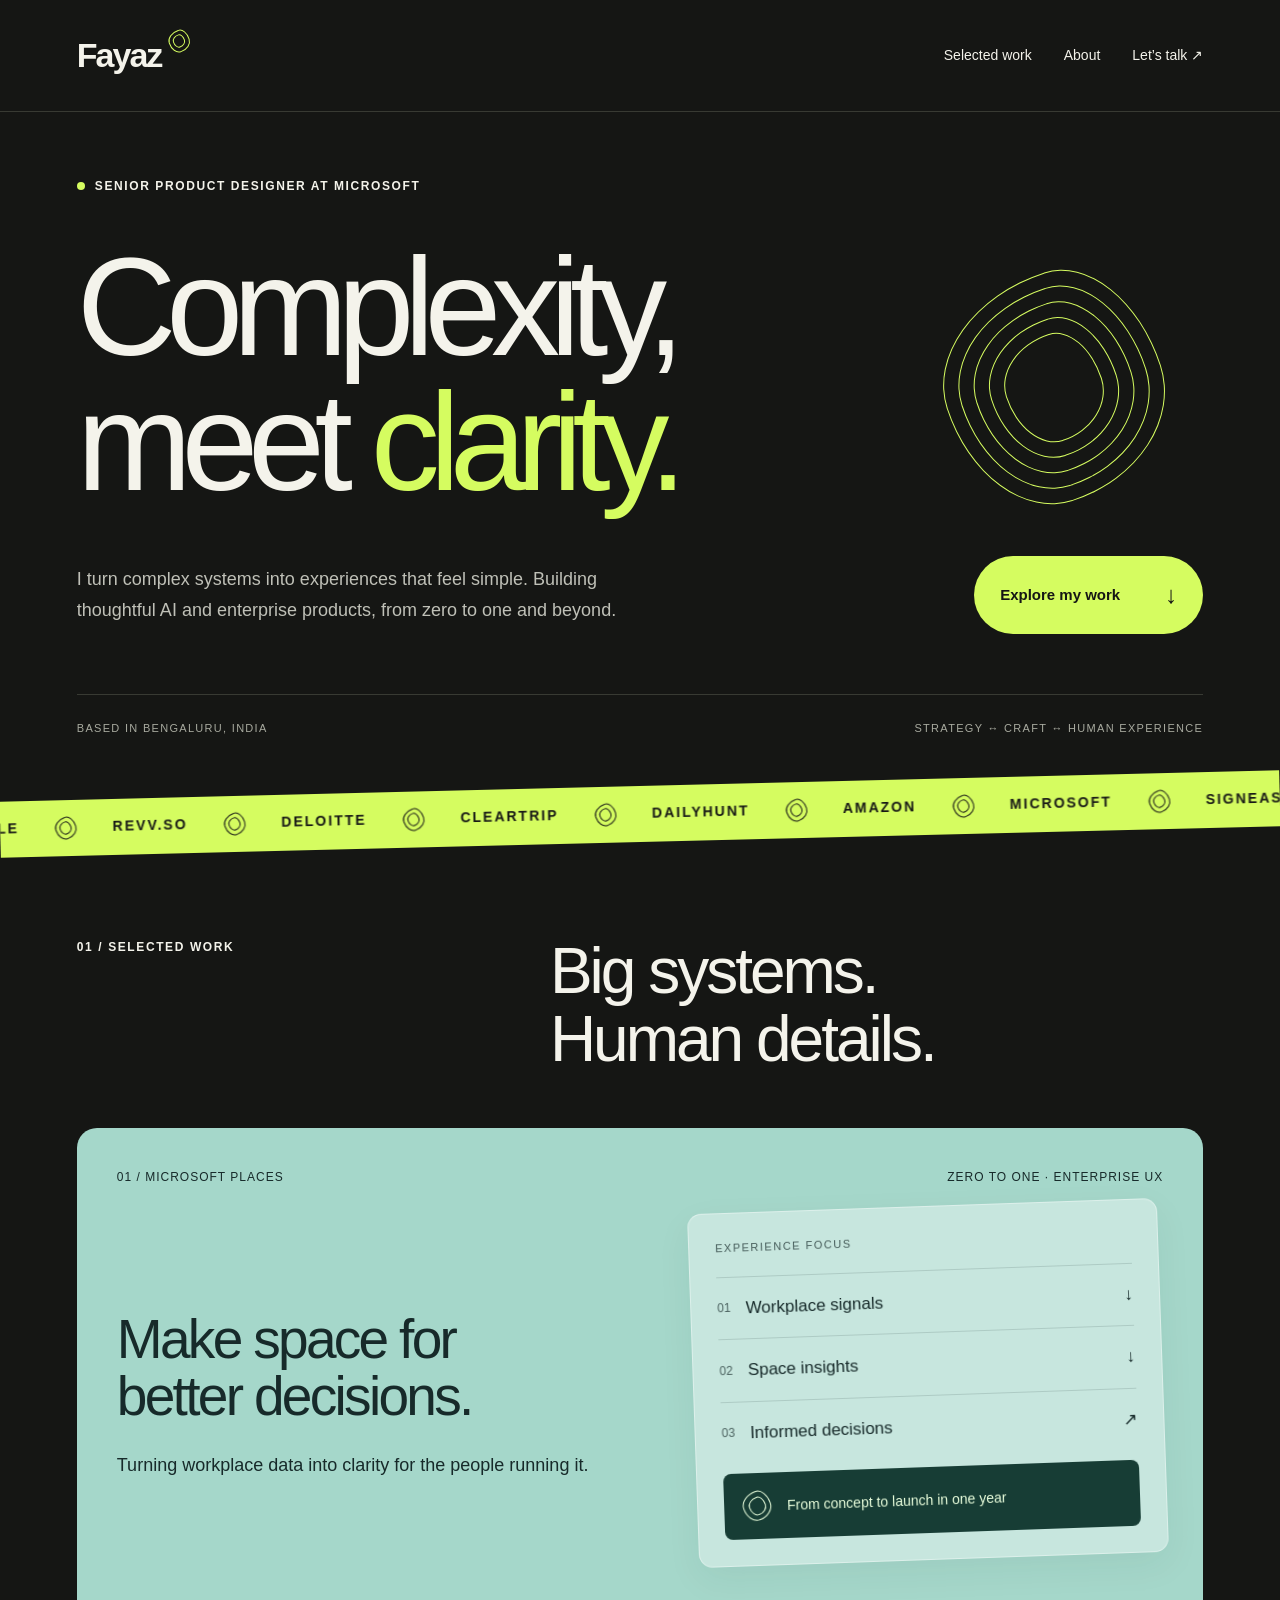
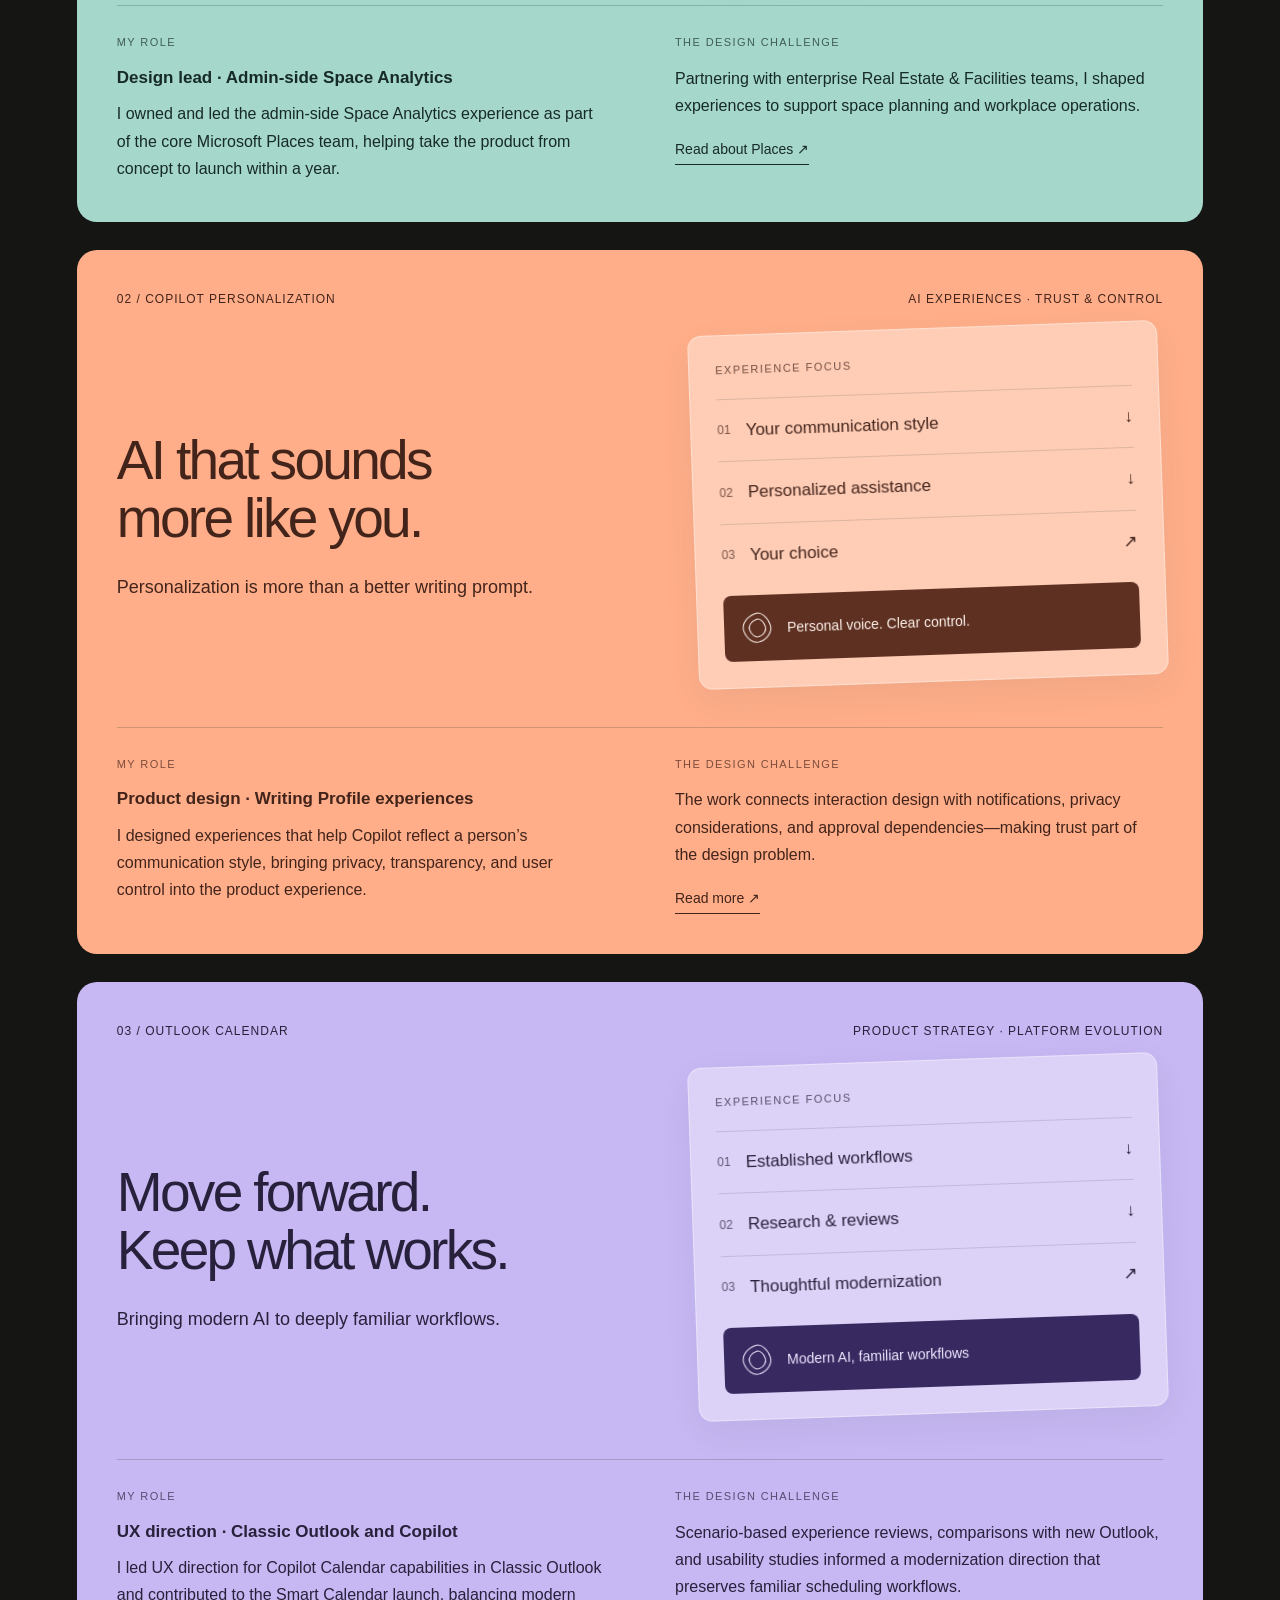
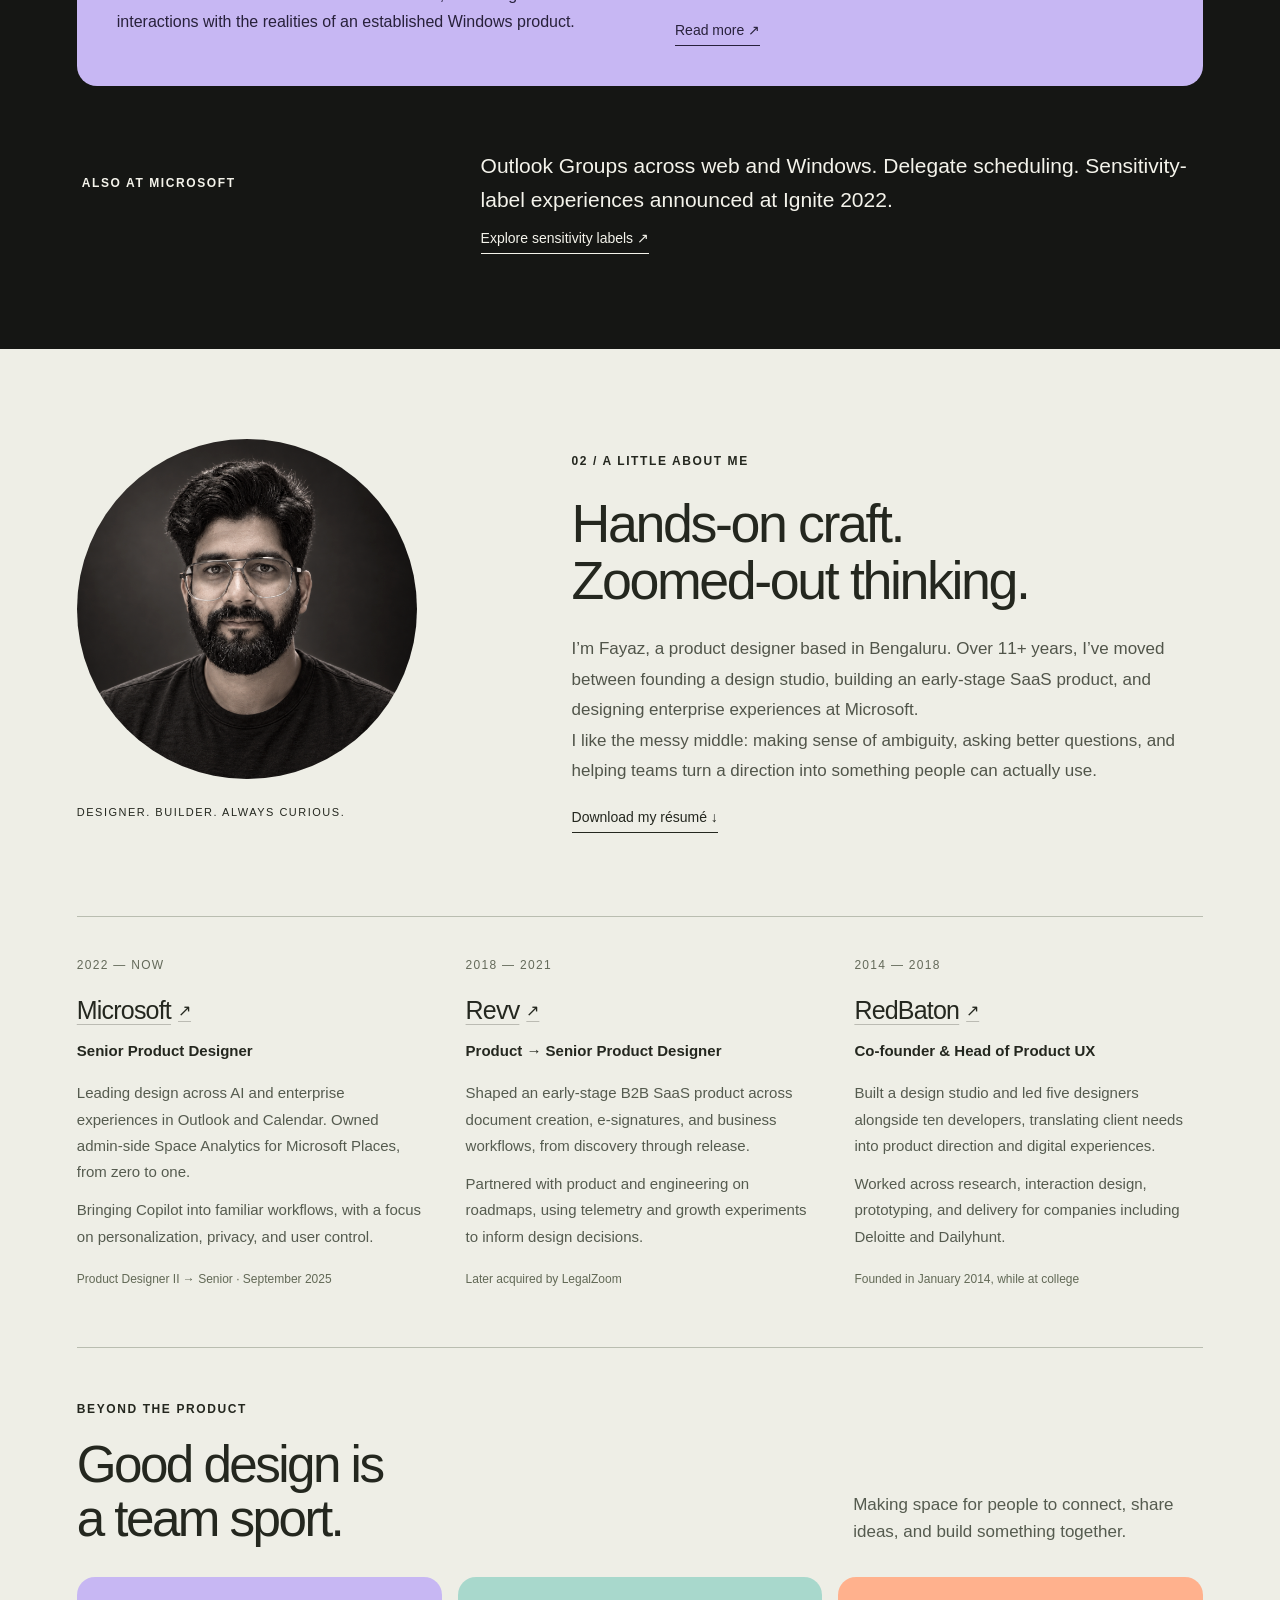
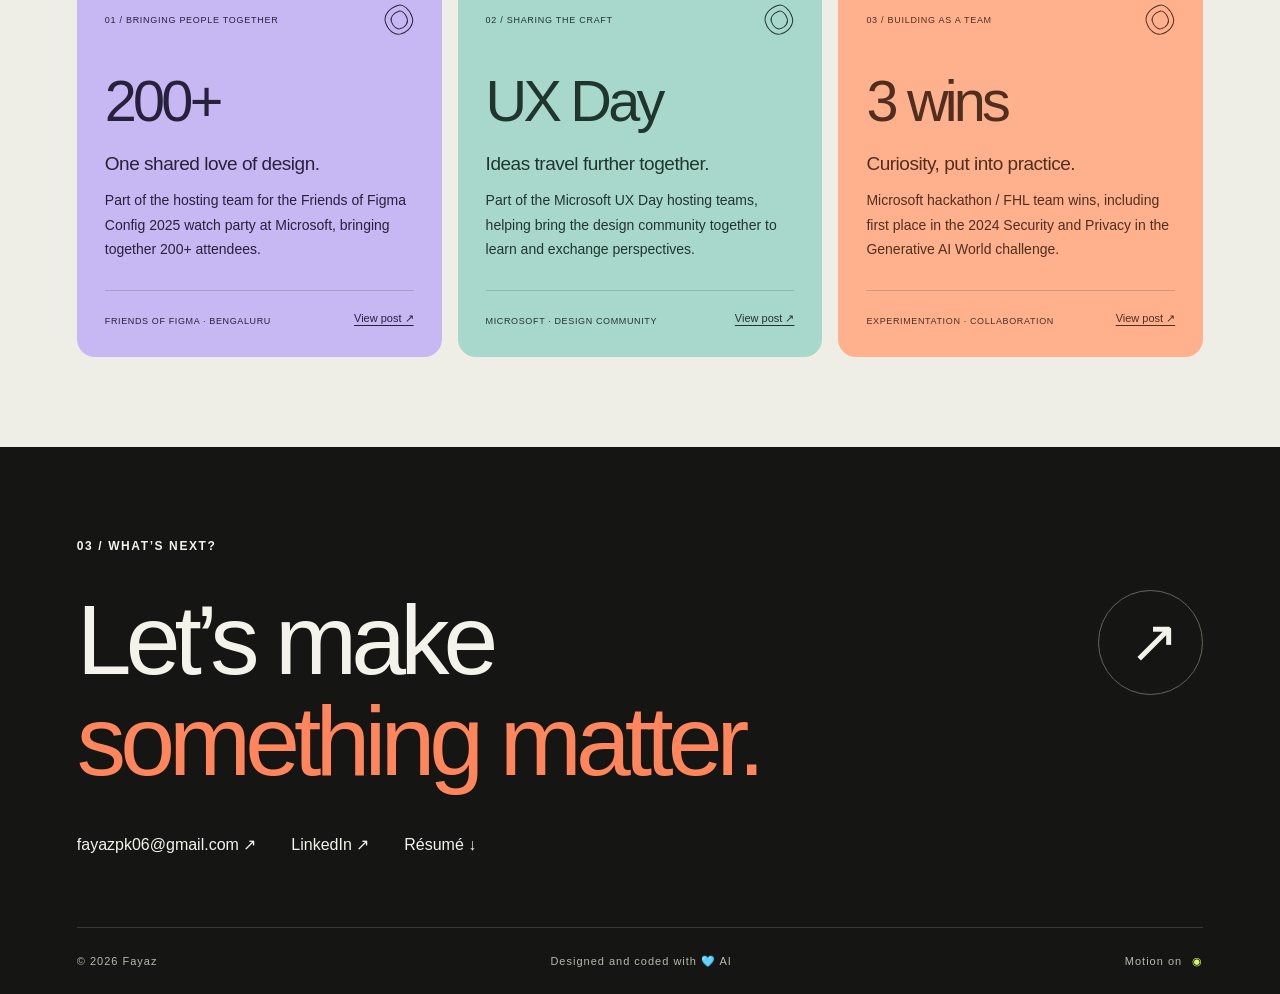
==== commit 573048f1: "Add files via upload" ====
--- a/index.html
+++ b/index.html
@@ -12,10 +12,10 @@
     <meta property="og:description" content="Designing clarity in complex systems. Selected work across Microsoft Places, Copilot and Outlook." />
     <meta property="og:type" content="website" />
     <meta property="og:url" content="https://fayazpk06.github.io/" />
-    <script type="module" crossorigin src="./assets/index-DWUmk-S2.js"></script>
-    <link rel="stylesheet" crossorigin href="./assets/index-BO3S3s7k.css">
+    <script type="module" crossorigin src="./assets/index-DaJHJAA0.js"></script>
+    <link rel="stylesheet" crossorigin href="./assets/index-10nZAwcH.css">
   </head>
   <body>
-    <div id="root"><main><a class="skip" href="#work">Skip to selected work</a><nav class="nav"><a class="wordmark" href="#" aria-label="Fayaz home">Fayaz<span aria-hidden="true" class="organic-mark organic-mini"><span class="organic-ring"></span><span class="organic-ring"></span></span></a><div><a href="#work">Selected work</a><a href="#about">About</a><a href="#contact">Let’s talk ↗</a></div></nav><section class="hero"><p class="eyebrow"><i></i> FAYAZ PK · SENIOR PRODUCT DESIGNER AT MICROSOFT</p><h1>Complexity,<br/>meet <em>clarity.</em><span aria-hidden="true" class="organic-mark organic-accent"><span class="organic-ring"></span><span class="organic-ring"></span><span class="organic-ring"></span><span class="organic-ring"></span><span class="organic-ring"></span></span></h1><div class="hero-bottom"><p>I turn complex systems into experiences that feel simple. Building thoughtful AI and enterprise products, from zero to one and beyond.</p><a class="button" href="#work">Explore my work <span>↓</span></a></div><div class="hero-meta"><span>BASED IN BENGALURU, INDIA</span><span>STRATEGY ↔ CRAFT ↔ HUMAN EXPERIENCE</span></div></section><div class="ticker" role="region" aria-label="Companies, collaborators, and design expertise"><p class="ticker-sr">Companies and collaborators: <!-- -->Mindtickle, Revv.so, Deloitte, Cleartrip, Dailyhunt, Amazon, Microsoft, SignEasy, BYJU’s, Capillary Technologies, BigBasket, Chai Point, Babajob, BlueStone, greytHR, RedBaton<!-- -->. Expertise: <!-- -->B2B SaaS, AI Forward Designs, Product Integrations, Brand Building, Enterprise UX, Zero to One, Product Strategy, Human-Centered Design, User Research, Interaction Design, Information Architecture, Rapid Prototyping, Growth Experiments, Workflow Automation, Cross-Platform Experiences, Privacy &amp; Trust<!-- -->.</p><div class="ticker-track" aria-hidden="true"><span><span>MINDTICKLE<!-- --> <b class="ticker-mark"><span aria-hidden="true" class="organic-mark organic-mini"><span class="organic-ring"></span><span class="organic-ring"></span></span></b> </span><span>REVV.SO<!-- --> <b class="ticker-mark"><span aria-hidden="true" class="organic-mark organic-mini"><span class="organic-ring"></span><span class="organic-ring"></span></span></b> </span><span>DELOITTE<!-- --> <b class="ticker-mark"><span aria-hidden="true" class="organic-mark organic-mini"><span class="organic-ring"></span><span class="organic-ring"></span></span></b> </span><span>CLEARTRIP<!-- --> <b class="ticker-mark"><span aria-hidden="true" class="organic-mark organic-mini"><span class="organic-ring"></span><span class="organic-ring"></span></span></b> </span><span>DAILYHUNT<!-- --> <b class="ticker-mark"><span aria-hidden="true" class="organic-mark organic-mini"><span class="organic-ring"></span><span class="organic-ring"></span></span></b> </span><span>AMAZON<!-- --> <b class="ticker-mark"><span aria-hidden="true" class="organic-mark organic-mini"><span class="organic-ring"></span><span class="organic-ring"></span></span></b> </span><span>MICROSOFT<!-- --> <b class="ticker-mark"><span aria-hidden="true" class="organic-mark organic-mini"><span class="organic-ring"></span><span class="organic-ring"></span></span></b> </span><span>SIGNEASY<!-- --> <b class="ticker-mark"><span aria-hidden="true" class="organic-mark organic-mini"><span class="organic-ring"></span><span class="organic-ring"></span></span></b> </span><span>BYJU’S<!-- --> <b class="ticker-mark"><span aria-hidden="true" class="organic-mark organic-mini"><span class="organic-ring"></span><span class="organic-ring"></span></span></b> </span><span>CAPILLARY TECHNOLOGIES<!-- --> <b class="ticker-mark"><span aria-hidden="true" class="organic-mark organic-mini"><span class="organic-ring"></span><span class="organic-ring"></span></span></b> </span><span>BIGBASKET<!-- --> <b class="ticker-mark"><span aria-hidden="true" class="organic-mark organic-mini"><span class="organic-ring"></span><span class="organic-ring"></span></span></b> </span><span>CHAI POINT<!-- --> <b class="ticker-mark"><span aria-hidden="true" class="organic-mark organic-mini"><span class="organic-ring"></span><span class="organic-ring"></span></span></b> </span><span>BABAJOB<!-- --> <b class="ticker-mark"><span aria-hidden="true" class="organic-mark organic-mini"><span class="organic-ring"></span><span class="organic-ring"></span></span></b> </span><span>BLUESTONE<!-- --> <b class="ticker-mark"><span aria-hidden="true" class="organic-mark organic-mini"><span class="organic-ring"></span><span class="organic-ring"></span></span></b> </span><span>GREYTHR<!-- --> <b class="ticker-mark"><span aria-hidden="true" class="organic-mark organic-mini"><span class="organic-ring"></span><span class="organic-ring"></span></span></b> </span><span>REDBATON<!-- --> <b class="ticker-mark"><span aria-hidden="true" class="organic-mark organic-mini"><span class="organic-ring"></span><span class="organic-ring"></span></span></b> </span><span>B2B SAAS<!-- --> <b class="ticker-mark"><span aria-hidden="true" class="organic-mark organic-mini"><span class="organic-ring"></span><span class="organic-ring"></span></span></b> </span><span>AI FORWARD DESIGNS<!-- --> <b class="ticker-mark"><span aria-hidden="true" class="organic-mark organic-mini"><span class="organic-ring"></span><span class="organic-ring"></span></span></b> </span><span>PRODUCT INTEGRATIONS<!-- --> <b class="ticker-mark"><span aria-hidden="true" class="organic-mark organic-mini"><span class="organic-ring"></span><span class="organic-ring"></span></span></b> </span><span>BRAND BUILDING<!-- --> <b class="ticker-mark"><span aria-hidden="true" class="organic-mark organic-mini"><span class="organic-ring"></span><span class="organic-ring"></span></span></b> </span><span>ENTERPRISE UX<!-- --> <b class="ticker-mark"><span aria-hidden="true" class="organic-mark organic-mini"><span class="organic-ring"></span><span class="organic-ring"></span></span></b> </span><span>ZERO TO ONE<!-- --> <b class="ticker-mark"><span aria-hidden="true" class="organic-mark organic-mini"><span class="organic-ring"></span><span class="organic-ring"></span></span></b> </span><span>PRODUCT STRATEGY<!-- --> <b class="ticker-mark"><span aria-hidden="true" class="organic-mark organic-mini"><span class="organic-ring"></span><span class="organic-ring"></span></span></b> </span><span>HUMAN-CENTERED DESIGN<!-- --> <b class="ticker-mark"><span aria-hidden="true" class="organic-mark organic-mini"><span class="organic-ring"></span><span class="organic-ring"></span></span></b> </span><span>USER RESEARCH<!-- --> <b class="ticker-mark"><span aria-hidden="true" class="organic-mark organic-mini"><span class="organic-ring"></span><span class="organic-ring"></span></span></b> </span><span>INTERACTION DESIGN<!-- --> <b class="ticker-mark"><span aria-hidden="true" class="organic-mark organic-mini"><span class="organic-ring"></span><span class="organic-ring"></span></span></b> </span><span>INFORMATION ARCHITECTURE<!-- --> <b class="ticker-mark"><span aria-hidden="true" class="organic-mark organic-mini"><span class="organic-ring"></span><span class="organic-ring"></span></span></b> </span><span>RAPID PROTOTYPING<!-- --> <b class="ticker-mark"><span aria-hidden="true" class="organic-mark organic-mini"><span class="organic-ring"></span><span class="organic-ring"></span></span></b> </span><span>GROWTH EXPERIMENTS<!-- --> <b class="ticker-mark"><span aria-hidden="true" class="organic-mark organic-mini"><span class="organic-ring"></span><span class="organic-ring"></span></span></b> </span><span>WORKFLOW AUTOMATION<!-- --> <b class="ticker-mark"><span aria-hidden="true" class="organic-mark organic-mini"><span class="organic-ring"></span><span class="organic-ring"></span></span></b> </span><span>CROSS-PLATFORM EXPERIENCES<!-- --> <b class="ticker-mark"><span aria-hidden="true" class="organic-mark organic-mini"><span class="organic-ring"></span><span class="organic-ring"></span></span></b> </span><span>PRIVACY &amp; TRUST<!-- --> <b class="ticker-mark"><span aria-hidden="true" class="organic-mark organic-mini"><span class="organic-ring"></span><span class="organic-ring"></span></span></b> </span></span><span><span>MINDTICKLE<!-- --> <b class="ticker-mark"><span aria-hidden="true" class="organic-mark organic-mini"><span class="organic-ring"></span><span class="organic-ring"></span></span></b> </span><span>REVV.SO<!-- --> <b class="ticker-mark"><span aria-hidden="true" class="organic-mark organic-mini"><span class="organic-ring"></span><span class="organic-ring"></span></span></b> </span><span>DELOITTE<!-- --> <b class="ticker-mark"><span aria-hidden="true" class="organic-mark organic-mini"><span class="organic-ring"></span><span class="organic-ring"></span></span></b> </span><span>CLEARTRIP<!-- --> <b class="ticker-mark"><span aria-hidden="true" class="organic-mark organic-mini"><span class="organic-ring"></span><span class="organic-ring"></span></span></b> </span><span>DAILYHUNT<!-- --> <b class="ticker-mark"><span aria-hidden="true" class="organic-mark organic-mini"><span class="organic-ring"></span><span class="organic-ring"></span></span></b> </span><span>AMAZON<!-- --> <b class="ticker-mark"><span aria-hidden="true" class="organic-mark organic-mini"><span class="organic-ring"></span><span class="organic-ring"></span></span></b> </span><span>MICROSOFT<!-- --> <b class="ticker-mark"><span aria-hidden="true" class="organic-mark organic-mini"><span class="organic-ring"></span><span class="organic-ring"></span></span></b> </span><span>SIGNEASY<!-- --> <b class="ticker-mark"><span aria-hidden="true" class="organic-mark organic-mini"><span class="organic-ring"></span><span class="organic-ring"></span></span></b> </span><span>BYJU’S<!-- --> <b class="ticker-mark"><span aria-hidden="true" class="organic-mark organic-mini"><span class="organic-ring"></span><span class="organic-ring"></span></span></b> </span><span>CAPILLARY TECHNOLOGIES<!-- --> <b class="ticker-mark"><span aria-hidden="true" class="organic-mark organic-mini"><span class="organic-ring"></span><span class="organic-ring"></span></span></b> </span><span>BIGBASKET<!-- --> <b class="ticker-mark"><span aria-hidden="true" class="organic-mark organic-mini"><span class="organic-ring"></span><span class="organic-ring"></span></span></b> </span><span>CHAI POINT<!-- --> <b class="ticker-mark"><span aria-hidden="true" class="organic-mark organic-mini"><span class="organic-ring"></span><span class="organic-ring"></span></span></b> </span><span>BABAJOB<!-- --> <b class="ticker-mark"><span aria-hidden="true" class="organic-mark organic-mini"><span class="organic-ring"></span><span class="organic-ring"></span></span></b> </span><span>BLUESTONE<!-- --> <b class="ticker-mark"><span aria-hidden="true" class="organic-mark organic-mini"><span class="organic-ring"></span><span class="organic-ring"></span></span></b> </span><span>GREYTHR<!-- --> <b class="ticker-mark"><span aria-hidden="true" class="organic-mark organic-mini"><span class="organic-ring"></span><span class="organic-ring"></span></span></b> </span><span>REDBATON<!-- --> <b class="ticker-mark"><span aria-hidden="true" class="organic-mark organic-mini"><span class="organic-ring"></span><span class="organic-ring"></span></span></b> </span><span>B2B SAAS<!-- --> <b class="ticker-mark"><span aria-hidden="true" class="organic-mark organic-mini"><span class="organic-ring"></span><span class="organic-ring"></span></span></b> </span><span>AI FORWARD DESIGNS<!-- --> <b class="ticker-mark"><span aria-hidden="true" class="organic-mark organic-mini"><span class="organic-ring"></span><span class="organic-ring"></span></span></b> </span><span>PRODUCT INTEGRATIONS<!-- --> <b class="ticker-mark"><span aria-hidden="true" class="organic-mark organic-mini"><span class="organic-ring"></span><span class="organic-ring"></span></span></b> </span><span>BRAND BUILDING<!-- --> <b class="ticker-mark"><span aria-hidden="true" class="organic-mark organic-mini"><span class="organic-ring"></span><span class="organic-ring"></span></span></b> </span><span>ENTERPRISE UX<!-- --> <b class="ticker-mark"><span aria-hidden="true" class="organic-mark organic-mini"><span class="organic-ring"></span><span class="organic-ring"></span></span></b> </span><span>ZERO TO ONE<!-- --> <b class="ticker-mark"><span aria-hidden="true" class="organic-mark organic-mini"><span class="organic-ring"></span><span class="organic-ring"></span></span></b> </span><span>PRODUCT STRATEGY<!-- --> <b class="ticker-mark"><span aria-hidden="true" class="organic-mark organic-mini"><span class="organic-ring"></span><span class="organic-ring"></span></span></b> </span><span>HUMAN-CENTERED DESIGN<!-- --> <b class="ticker-mark"><span aria-hidden="true" class="organic-mark organic-mini"><span class="organic-ring"></span><span class="organic-ring"></span></span></b> </span><span>USER RESEARCH<!-- --> <b class="ticker-mark"><span aria-hidden="true" class="organic-mark organic-mini"><span class="organic-ring"></span><span class="organic-ring"></span></span></b> </span><span>INTERACTION DESIGN<!-- --> <b class="ticker-mark"><span aria-hidden="true" class="organic-mark organic-mini"><span class="organic-ring"></span><span class="organic-ring"></span></span></b> </span><span>INFORMATION ARCHITECTURE<!-- --> <b class="ticker-mark"><span aria-hidden="true" class="organic-mark organic-mini"><span class="organic-ring"></span><span class="organic-ring"></span></span></b> </span><span>RAPID PROTOTYPING<!-- --> <b class="ticker-mark"><span aria-hidden="true" class="organic-mark organic-mini"><span class="organic-ring"></span><span class="organic-ring"></span></span></b> </span><span>GROWTH EXPERIMENTS<!-- --> <b class="ticker-mark"><span aria-hidden="true" class="organic-mark organic-mini"><span class="organic-ring"></span><span class="organic-ring"></span></span></b> </span><span>WORKFLOW AUTOMATION<!-- --> <b class="ticker-mark"><span aria-hidden="true" class="organic-mark organic-mini"><span class="organic-ring"></span><span class="organic-ring"></span></span></b> </span><span>CROSS-PLATFORM EXPERIENCES<!-- --> <b class="ticker-mark"><span aria-hidden="true" class="organic-mark organic-mini"><span class="organic-ring"></span><span class="organic-ring"></span></span></b> </span><span>PRIVACY &amp; TRUST<!-- --> <b class="ticker-mark"><span aria-hidden="true" class="organic-mark organic-mini"><span class="organic-ring"></span><span class="organic-ring"></span></span></b> </span></span><span><span>MINDTICKLE<!-- --> <b class="ticker-mark"><span aria-hidden="true" class="organic-mark organic-mini"><span class="organic-ring"></span><span class="organic-ring"></span></span></b> </span><span>REVV.SO<!-- --> <b class="ticker-mark"><span aria-hidden="true" class="organic-mark organic-mini"><span class="organic-ring"></span><span class="organic-ring"></span></span></b> </span><span>DELOITTE<!-- --> <b class="ticker-mark"><span aria-hidden="true" class="organic-mark organic-mini"><span class="organic-ring"></span><span class="organic-ring"></span></span></b> </span><span>CLEARTRIP<!-- --> <b class="ticker-mark"><span aria-hidden="true" class="organic-mark organic-mini"><span class="organic-ring"></span><span class="organic-ring"></span></span></b> </span><span>DAILYHUNT<!-- --> <b class="ticker-mark"><span aria-hidden="true" class="organic-mark organic-mini"><span class="organic-ring"></span><span class="organic-ring"></span></span></b> </span><span>AMAZON<!-- --> <b class="ticker-mark"><span aria-hidden="true" class="organic-mark organic-mini"><span class="organic-ring"></span><span class="organic-ring"></span></span></b> </span><span>MICROSOFT<!-- --> <b class="ticker-mark"><span aria-hidden="true" class="organic-mark organic-mini"><span class="organic-ring"></span><span class="organic-ring"></span></span></b> </span><span>SIGNEASY<!-- --> <b class="ticker-mark"><span aria-hidden="true" class="organic-mark organic-mini"><span class="organic-ring"></span><span class="organic-ring"></span></span></b> </span><span>BYJU’S<!-- --> <b class="ticker-mark"><span aria-hidden="true" class="organic-mark organic-mini"><span class="organic-ring"></span><span class="organic-ring"></span></span></b> </span><span>CAPILLARY TECHNOLOGIES<!-- --> <b class="ticker-mark"><span aria-hidden="true" class="organic-mark organic-mini"><span class="organic-ring"></span><span class="organic-ring"></span></span></b> </span><span>BIGBASKET<!-- --> <b class="ticker-mark"><span aria-hidden="true" class="organic-mark organic-mini"><span class="organic-ring"></span><span class="organic-ring"></span></span></b> </span><span>CHAI POINT<!-- --> <b class="ticker-mark"><span aria-hidden="true" class="organic-mark organic-mini"><span class="organic-ring"></span><span class="organic-ring"></span></span></b> </span><span>BABAJOB<!-- --> <b class="ticker-mark"><span aria-hidden="true" class="organic-mark organic-mini"><span class="organic-ring"></span><span class="organic-ring"></span></span></b> </span><span>BLUESTONE<!-- --> <b class="ticker-mark"><span aria-hidden="true" class="organic-mark organic-mini"><span class="organic-ring"></span><span class="organic-ring"></span></span></b> </span><span>GREYTHR<!-- --> <b class="ticker-mark"><span aria-hidden="true" class="organic-mark organic-mini"><span class="organic-ring"></span><span class="organic-ring"></span></span></b> </span><span>REDBATON<!-- --> <b class="ticker-mark"><span aria-hidden="true" class="organic-mark organic-mini"><span class="organic-ring"></span><span class="organic-ring"></span></span></b> </span><span>B2B SAAS<!-- --> <b class="ticker-mark"><span aria-hidden="true" class="organic-mark organic-mini"><span class="organic-ring"></span><span class="organic-ring"></span></span></b> </span><span>AI FORWARD DESIGNS<!-- --> <b class="ticker-mark"><span aria-hidden="true" class="organic-mark organic-mini"><span class="organic-ring"></span><span class="organic-ring"></span></span></b> </span><span>PRODUCT INTEGRATIONS<!-- --> <b class="ticker-mark"><span aria-hidden="true" class="organic-mark organic-mini"><span class="organic-ring"></span><span class="organic-ring"></span></span></b> </span><span>BRAND BUILDING<!-- --> <b class="ticker-mark"><span aria-hidden="true" class="organic-mark organic-mini"><span class="organic-ring"></span><span class="organic-ring"></span></span></b> </span><span>ENTERPRISE UX<!-- --> <b class="ticker-mark"><span aria-hidden="true" class="organic-mark organic-mini"><span class="organic-ring"></span><span class="organic-ring"></span></span></b> </span><span>ZERO TO ONE<!-- --> <b class="ticker-mark"><span aria-hidden="true" class="organic-mark organic-mini"><span class="organic-ring"></span><span class="organic-ring"></span></span></b> </span><span>PRODUCT STRATEGY<!-- --> <b class="ticker-mark"><span aria-hidden="true" class="organic-mark organic-mini"><span class="organic-ring"></span><span class="organic-ring"></span></span></b> </span><span>HUMAN-CENTERED DESIGN<!-- --> <b class="ticker-mark"><span aria-hidden="true" class="organic-mark organic-mini"><span class="organic-ring"></span><span class="organic-ring"></span></span></b> </span><span>USER RESEARCH<!-- --> <b class="ticker-mark"><span aria-hidden="true" class="organic-mark organic-mini"><span class="organic-ring"></span><span class="organic-ring"></span></span></b> </span><span>INTERACTION DESIGN<!-- --> <b class="ticker-mark"><span aria-hidden="true" class="organic-mark organic-mini"><span class="organic-ring"></span><span class="organic-ring"></span></span></b> </span><span>INFORMATION ARCHITECTURE<!-- --> <b class="ticker-mark"><span aria-hidden="true" class="organic-mark organic-mini"><span class="organic-ring"></span><span class="organic-ring"></span></span></b> </span><span>RAPID PROTOTYPING<!-- --> <b class="ticker-mark"><span aria-hidden="true" class="organic-mark organic-mini"><span class="organic-ring"></span><span class="organic-ring"></span></span></b> </span><span>GROWTH EXPERIMENTS<!-- --> <b class="ticker-mark"><span aria-hidden="true" class="organic-mark organic-mini"><span class="organic-ring"></span><span class="organic-ring"></span></span></b> </span><span>WORKFLOW AUTOMATION<!-- --> <b class="ticker-mark"><span aria-hidden="true" class="organic-mark organic-mini"><span class="organic-ring"></span><span class="organic-ring"></span></span></b> </span><span>CROSS-PLATFORM EXPERIENCES<!-- --> <b class="ticker-mark"><span aria-hidden="true" class="organic-mark organic-mini"><span class="organic-ring"></span><span class="organic-ring"></span></span></b> </span><span>PRIVACY &amp; TRUST<!-- --> <b class="ticker-mark"><span aria-hidden="true" class="organic-mark organic-mini"><span class="organic-ring"></span><span class="organic-ring"></span></span></b> </span></span><span><span>MINDTICKLE<!-- --> <b class="ticker-mark"><span aria-hidden="true" class="organic-mark organic-mini"><span class="organic-ring"></span><span class="organic-ring"></span></span></b> </span><span>REVV.SO<!-- --> <b class="ticker-mark"><span aria-hidden="true" class="organic-mark organic-mini"><span class="organic-ring"></span><span class="organic-ring"></span></span></b> </span><span>DELOITTE<!-- --> <b class="ticker-mark"><span aria-hidden="true" class="organic-mark organic-mini"><span class="organic-ring"></span><span class="organic-ring"></span></span></b> </span><span>CLEARTRIP<!-- --> <b class="ticker-mark"><span aria-hidden="true" class="organic-mark organic-mini"><span class="organic-ring"></span><span class="organic-ring"></span></span></b> </span><span>DAILYHUNT<!-- --> <b class="ticker-mark"><span aria-hidden="true" class="organic-mark organic-mini"><span class="organic-ring"></span><span class="organic-ring"></span></span></b> </span><span>AMAZON<!-- --> <b class="ticker-mark"><span aria-hidden="true" class="organic-mark organic-mini"><span class="organic-ring"></span><span class="organic-ring"></span></span></b> </span><span>MICROSOFT<!-- --> <b class="ticker-mark"><span aria-hidden="true" class="organic-mark organic-mini"><span class="organic-ring"></span><span class="organic-ring"></span></span></b> </span><span>SIGNEASY<!-- --> <b class="ticker-mark"><span aria-hidden="true" class="organic-mark organic-mini"><span class="organic-ring"></span><span class="organic-ring"></span></span></b> </span><span>BYJU’S<!-- --> <b class="ticker-mark"><span aria-hidden="true" class="organic-mark organic-mini"><span class="organic-ring"></span><span class="organic-ring"></span></span></b> </span><span>CAPILLARY TECHNOLOGIES<!-- --> <b class="ticker-mark"><span aria-hidden="true" class="organic-mark organic-mini"><span class="organic-ring"></span><span class="organic-ring"></span></span></b> </span><span>BIGBASKET<!-- --> <b class="ticker-mark"><span aria-hidden="true" class="organic-mark organic-mini"><span class="organic-ring"></span><span class="organic-ring"></span></span></b> </span><span>CHAI POINT<!-- --> <b class="ticker-mark"><span aria-hidden="true" class="organic-mark organic-mini"><span class="organic-ring"></span><span class="organic-ring"></span></span></b> </span><span>BABAJOB<!-- --> <b class="ticker-mark"><span aria-hidden="true" class="organic-mark organic-mini"><span class="organic-ring"></span><span class="organic-ring"></span></span></b> </span><span>BLUESTONE<!-- --> <b class="ticker-mark"><span aria-hidden="true" class="organic-mark organic-mini"><span class="organic-ring"></span><span class="organic-ring"></span></span></b> </span><span>GREYTHR<!-- --> <b class="ticker-mark"><span aria-hidden="true" class="organic-mark organic-mini"><span class="organic-ring"></span><span class="organic-ring"></span></span></b> </span><span>REDBATON<!-- --> <b class="ticker-mark"><span aria-hidden="true" class="organic-mark organic-mini"><span class="organic-ring"></span><span class="organic-ring"></span></span></b> </span><span>B2B SAAS<!-- --> <b class="ticker-mark"><span aria-hidden="true" class="organic-mark organic-mini"><span class="organic-ring"></span><span class="organic-ring"></span></span></b> </span><span>AI FORWARD DESIGNS<!-- --> <b class="ticker-mark"><span aria-hidden="true" class="organic-mark organic-mini"><span class="organic-ring"></span><span class="organic-ring"></span></span></b> </span><span>PRODUCT INTEGRATIONS<!-- --> <b class="ticker-mark"><span aria-hidden="true" class="organic-mark organic-mini"><span class="organic-ring"></span><span class="organic-ring"></span></span></b> </span><span>BRAND BUILDING<!-- --> <b class="ticker-mark"><span aria-hidden="true" class="organic-mark organic-mini"><span class="organic-ring"></span><span class="organic-ring"></span></span></b> </span><span>ENTERPRISE UX<!-- --> <b class="ticker-mark"><span aria-hidden="true" class="organic-mark organic-mini"><span class="organic-ring"></span><span class="organic-ring"></span></span></b> </span><span>ZERO TO ONE<!-- --> <b class="ticker-mark"><span aria-hidden="true" class="organic-mark organic-mini"><span class="organic-ring"></span><span class="organic-ring"></span></span></b> </span><span>PRODUCT STRATEGY<!-- --> <b class="ticker-mark"><span aria-hidden="true" class="organic-mark organic-mini"><span class="organic-ring"></span><span class="organic-ring"></span></span></b> </span><span>HUMAN-CENTERED DESIGN<!-- --> <b class="ticker-mark"><span aria-hidden="true" class="organic-mark organic-mini"><span class="organic-ring"></span><span class="organic-ring"></span></span></b> </span><span>USER RESEARCH<!-- --> <b class="ticker-mark"><span aria-hidden="true" class="organic-mark organic-mini"><span class="organic-ring"></span><span class="organic-ring"></span></span></b> </span><span>INTERACTION DESIGN<!-- --> <b class="ticker-mark"><span aria-hidden="true" class="organic-mark organic-mini"><span class="organic-ring"></span><span class="organic-ring"></span></span></b> </span><span>INFORMATION ARCHITECTURE<!-- --> <b class="ticker-mark"><span aria-hidden="true" class="organic-mark organic-mini"><span class="organic-ring"></span><span class="organic-ring"></span></span></b> </span><span>RAPID PROTOTYPING<!-- --> <b class="ticker-mark"><span aria-hidden="true" class="organic-mark organic-mini"><span class="organic-ring"></span><span class="organic-ring"></span></span></b> </span><span>GROWTH EXPERIMENTS<!-- --> <b class="ticker-mark"><span aria-hidden="true" class="organic-mark organic-mini"><span class="organic-ring"></span><span class="organic-ring"></span></span></b> </span><span>WORKFLOW AUTOMATION<!-- --> <b class="ticker-mark"><span aria-hidden="true" class="organic-mark organic-mini"><span class="organic-ring"></span><span class="organic-ring"></span></span></b> </span><span>CROSS-PLATFORM EXPERIENCES<!-- --> <b class="ticker-mark"><span aria-hidden="true" class="organic-mark organic-mini"><span class="organic-ring"></span><span class="organic-ring"></span></span></b> </span><span>PRIVACY &amp; TRUST<!-- --> <b class="ticker-mark"><span aria-hidden="true" class="organic-mark organic-mini"><span class="organic-ring"></span><span class="organic-ring"></span></span></b> </span></span></div><button type="button" class="ticker-arrow ticker-arrow-left" aria-label="Scroll text left" title="Scroll text left — hover or hold to speed up"><span aria-hidden="true">←</span></button><button type="button" class="ticker-arrow ticker-arrow-right" aria-label="Scroll text right" title="Scroll text right — hover or hold to speed up"><span aria-hidden="true">→</span></button></div><section id="work" class="work"><div class="section-title reveal"><p class="eyebrow">01 / SELECTED WORK</p><h2>Big systems.<br/>Human details.</h2></div><article class="project reveal places"><div class="project-top"><span>0<!-- -->1<!-- --> / <!-- -->MICROSOFT PLACES</span><span>ZERO TO ONE · ENTERPRISE UX</span></div><div class="project-main"><div><h3><span>Make space for<br/></span><span>better decisions.<br/></span></h3><p class="project-desc">Turning workplace data into clarity for the people running it.</p></div><div class="flow" aria-label="Experience focus"><span class="flow-label">EXPERIENCE FOCUS</span><div class="flow-row"><span class="step-index">0<!-- -->1</span><span>Workplace signals</span><span aria-hidden="true">↓</span></div><div class="flow-row"><span class="step-index">0<!-- -->2</span><span>Space insights</span><span aria-hidden="true">↓</span></div><div class="flow-row"><span class="step-index">0<!-- -->3</span><span>Informed decisions</span><span aria-hidden="true">↗</span></div><div class="flow-result"><span aria-hidden="true" class="organic-mark organic-mini"><span class="organic-ring"></span><span class="organic-ring"></span></span>From concept to launch in one year</div></div></div><div class="project-detail"><div><h4>MY ROLE</h4><strong>Design lead · Admin-side Space Analytics</strong><p>I owned and led the admin-side Space Analytics experience as part of the core Microsoft Places team, helping take the product from concept to launch within a year.</p></div><div><h4>THE DESIGN CHALLENGE</h4><p>Partnering with enterprise Real Estate &amp; Facilities teams, I shaped experiences to support space planning and workplace operations.</p><a class="text-link" href="https://www.theverge.com/2024/5/13/24155204/microsoft-places-ai-hybrid-office-feature" target="_blank" rel="noreferrer">Read about Places<!-- --> ↗</a></div></div></article><article class="project reveal copilot"><div class="project-top"><span>0<!-- -->2<!-- --> / <!-- -->COPILOT PERSONALIZATION</span><span>AI EXPERIENCES · TRUST &amp; CONTROL</span></div><div class="project-main"><div><h3><span>AI that sounds<br/></span><span>more like you.<br/></span></h3><p class="project-desc">Personalization is more than a better writing prompt.</p></div><div class="flow" aria-label="Experience focus"><span class="flow-label">EXPERIENCE FOCUS</span><div class="flow-row"><span class="step-index">0<!-- -->1</span><span>Your communication style</span><span aria-hidden="true">↓</span></div><div class="flow-row"><span class="step-index">0<!-- -->2</span><span>Personalized assistance</span><span aria-hidden="true">↓</span></div><div class="flow-row"><span class="step-index">0<!-- -->3</span><span>Your choice</span><span aria-hidden="true">↗</span></div><div class="flow-result"><span aria-hidden="true" class="organic-mark organic-mini"><span class="organic-ring"></span><span class="organic-ring"></span></span>Personal voice. Clear control.</div></div></div><div class="project-detail"><div><h4>MY ROLE</h4><strong>Product design · Writing Profile experiences</strong><p>I designed experiences that help Copilot reflect a person’s communication style, bringing privacy, transparency, and user control into the product experience.</p></div><div><h4>THE DESIGN CHALLENGE</h4><p>The work connects interaction design with notifications, privacy considerations, and approval dependencies—making trust part of the design problem.</p></div></div></article><article class="project reveal calendar"><div class="project-top"><span>0<!-- -->3<!-- --> / <!-- -->OUTLOOK CALENDAR</span><span>PRODUCT STRATEGY · PLATFORM EVOLUTION</span></div><div class="project-main"><div><h3><span>Move forward.<br/></span><span>Keep what works.<br/></span></h3><p class="project-desc">Bringing modern AI to deeply familiar workflows.</p></div><div class="flow" aria-label="Experience focus"><span class="flow-label">EXPERIENCE FOCUS</span><div class="flow-row"><span class="step-index">0<!-- -->1</span><span>Established workflows</span><span aria-hidden="true">↓</span></div><div class="flow-row"><span class="step-index">0<!-- -->2</span><span>Research &amp; reviews</span><span aria-hidden="true">↓</span></div><div class="flow-row"><span class="step-index">0<!-- -->3</span><span>Thoughtful modernization</span><span aria-hidden="true">↗</span></div><div class="flow-result"><span aria-hidden="true" class="organic-mark organic-mini"><span class="organic-ring"></span><span class="organic-ring"></span></span>Modern AI, familiar workflows</div></div></div><div class="project-detail"><div><h4>MY ROLE</h4><strong>UX direction · Classic Outlook and Copilot</strong><p>I led UX direction for Copilot Calendar capabilities in Classic Outlook and contributed to the Smart Calendar launch, balancing modern interactions with the realities of an established Windows product.</p></div><div><h4>THE DESIGN CHALLENGE</h4><p>Scenario-based experience reviews, comparisons with new Outlook, and usability studies informed a modernization direction that preserves familiar scheduling workflows.</p></div></div></article><div class="also reveal"><span class="eyebrow">ALSO AT MICROSOFT</span><p>Outlook Groups across web and Windows. Delegate scheduling. Sensitivity-label experiences announced at Ignite 2022.</p><a class="text-link" href="https://learn.microsoft.com/en-us/purview/sensitivity-labels-meetings" target="_blank" rel="noreferrer">Explore sensitivity labels ↗</a></div></section><section id="about" class="about"><div class="about-inner"><div class="about-photo reveal"><img src="./fayaz.png" alt="Fayaz PK" width="502" height="502" loading="lazy"/><span class="photo-caption">DESIGNER. BUILDER. ALWAYS CURIOUS.</span></div><div class="about-copy reveal"><p class="eyebrow">02 / A LITTLE ABOUT ME</p><h2>Hands-on craft.<br/>Zoomed-out thinking.</h2><p>I’m Fayaz, a product designer based in Bengaluru. Over 11+ years, I’ve moved between founding a design studio, building an early-stage SaaS product, and designing enterprise experiences at Microsoft.</p><p>I like the messy middle: making sense of ambiguity, asking better questions, and helping teams turn a direction into something people can actually use.</p><a class="text-link" href="./Fayaz-PK-Resume.pdf" download="">Download my résumé ↓</a></div></div><div class="timeline reveal"><div><span>2022 — NOW</span><h3>Microsoft</h3><p class="role-title">Senior Product Designer</p><p class="role-summary">Leading design across AI and enterprise experiences in Outlook and Calendar. Owned admin-side Space Analytics for Microsoft Places, from zero to one.</p><p class="role-summary">Bringing Copilot into familiar workflows, with a focus on personalization, privacy, and user control.</p><small>Product Designer II → Senior · September 2025</small></div><div><span>2018 — 2021</span><h3>Revv</h3><p class="role-title">Product → Senior Product Designer</p><p class="role-summary">Shaped an early-stage B2B SaaS product across document creation, e-signatures, and business workflows, from discovery through release.</p><p class="role-summary">Partnered with product and engineering on roadmaps, using telemetry and growth experiments to inform design decisions.</p><small>Later acquired by LegalZoom</small></div><div><span>2014 — 2018</span><h3>RedBaton</h3><p class="role-title">Co-founder &amp; Head of Product UX</p><p class="role-summary">Built a design studio and led five designers alongside ten developers, translating client needs into product direction and digital experiences.</p><p class="role-summary">Worked across research, interaction design, prototyping, and delivery for companies including Deloitte and Dailyhunt.</p><small>Founded in January 2014, while at college</small></div></div><div class="community reveal"><div class="community-heading"><div><p class="eyebrow">BEYOND THE PRODUCT</p><h3>Good design is<br/>a team sport.</h3></div><p>Making space for people to connect, share ideas, and build something together.</p></div><div class="community-cards"><article class="community-card community-figma"><div class="community-card-top"><span>01 / BRINGING PEOPLE TOGETHER</span><span aria-hidden="true" class="organic-mark organic-mini"><span class="organic-ring"></span><span class="organic-ring"></span></span></div><strong class="community-stat">200+</strong><h4>One shared love of design.</h4><p>Part of the hosting team for the Friends of Figma Config 2025 watch party at Microsoft, bringing together 200+ attendees.</p><span class="community-tag">FRIENDS OF FIGMA · BENGALURU</span></article><article class="community-card community-ux"><div class="community-card-top"><span>02 / SHARING THE CRAFT</span><span aria-hidden="true" class="organic-mark organic-mini"><span class="organic-ring"></span><span class="organic-ring"></span></span></div><strong class="community-stat">UX Day</strong><h4>Ideas travel further together.</h4><p>Part of the Microsoft UX Day hosting teams, helping bring the design community together to learn and exchange perspectives.</p><span class="community-tag">MICROSOFT · DESIGN COMMUNITY</span></article><article class="community-card community-wins"><div class="community-card-top"><span>03 / BUILDING AS A TEAM</span><span aria-hidden="true" class="organic-mark organic-mini"><span class="organic-ring"></span><span class="organic-ring"></span></span></div><strong class="community-stat">3 wins</strong><h4>Curiosity, put into practice.</h4><p>Microsoft hackathon / FHL team wins, including first place in the 2024 Security and Privacy in the Generative AI World challenge.</p><span class="community-tag">EXPERIMENTATION · COLLABORATION</span></article></div></div></section><footer id="contact"><p class="eyebrow">03 / WHAT’S NEXT?</p><h2>Let’s make<br/><em>something matter.</em><a href="mailto:fayazpk06@gmail.com" aria-label="Email Fayaz" class="contact-arrow">↗</a></h2><div class="contact-links"><a href="mailto:fayazpk06@gmail.com">fayazpk06@gmail.com ↗</a><a href="https://www.linkedin.com/in/fayazpk06/" target="_blank" rel="noreferrer">LinkedIn ↗</a><a href="./Fayaz-PK-Resume.pdf" download="">Résumé ↓</a></div><div class="footer-meta"><span>© <!-- -->2026<!-- --> Fayaz</span><span>MADE WITH INTENTION. BASED IN BENGALURU.</span><button aria-pressed="true">Motion <!-- -->on<!-- --> <span aria-hidden="true">◉</span></button></div></footer></main></div>
+    <div id="root"><main><a class="skip" href="#work">Skip to selected work</a><nav class="nav"><a class="wordmark" href="#" aria-label="Fayaz home">Fayaz<span aria-hidden="true" class="organic-mark organic-mini"><span class="organic-ring"></span><span class="organic-ring"></span></span></a><div><a href="#work">Selected work</a><a href="#about">About</a><a href="#contact">Let’s talk ↗</a></div></nav><section class="hero"><p class="eyebrow"><i></i> SENIOR PRODUCT DESIGNER AT MICROSOFT</p><h1>Complexity,<br/>meet <em>clarity.</em><span aria-hidden="true" class="organic-mark organic-accent"><span class="organic-ring"></span><span class="organic-ring"></span><span class="organic-ring"></span><span class="organic-ring"></span><span class="organic-ring"></span></span></h1><div class="hero-bottom"><p>I turn complex systems into experiences that feel simple. Building thoughtful AI and enterprise products, from zero to one and beyond.</p><a class="button" href="#work">Explore my work <span>↓</span></a></div><div class="hero-meta"><span>BASED IN BENGALURU, INDIA</span><span>STRATEGY ↔ CRAFT ↔ HUMAN EXPERIENCE</span></div></section><div class="ticker" role="region" aria-label="Companies, collaborators, and design expertise"><p class="ticker-sr">Companies and collaborators: <!-- -->Mindtickle, Revv.so, Deloitte, Cleartrip, Dailyhunt, Amazon, Microsoft, SignEasy, BYJU’s, Capillary Technologies, BigBasket, Chai Point, Babajob, BlueStone, greytHR, RedBaton<!-- -->. Expertise: <!-- -->B2B SaaS, AI Forward Designs, Product Integrations, Brand Building, Enterprise UX, Zero to One, Product Strategy, Human-Centered Design, User Research, Interaction Design, Information Architecture, Rapid Prototyping, Growth Experiments, Workflow Automation, Cross-Platform Experiences, Privacy &amp; Trust<!-- -->.</p><div class="ticker-track" aria-hidden="true"><span><span>MINDTICKLE<!-- --> <b class="ticker-mark"><span aria-hidden="true" class="organic-mark organic-mini"><span class="organic-ring"></span><span class="organic-ring"></span></span></b> </span><span>REVV.SO<!-- --> <b class="ticker-mark"><span aria-hidden="true" class="organic-mark organic-mini"><span class="organic-ring"></span><span class="organic-ring"></span></span></b> </span><span>DELOITTE<!-- --> <b class="ticker-mark"><span aria-hidden="true" class="organic-mark organic-mini"><span class="organic-ring"></span><span class="organic-ring"></span></span></b> </span><span>CLEARTRIP<!-- --> <b class="ticker-mark"><span aria-hidden="true" class="organic-mark organic-mini"><span class="organic-ring"></span><span class="organic-ring"></span></span></b> </span><span>DAILYHUNT<!-- --> <b class="ticker-mark"><span aria-hidden="true" class="organic-mark organic-mini"><span class="organic-ring"></span><span class="organic-ring"></span></span></b> </span><span>AMAZON<!-- --> <b class="ticker-mark"><span aria-hidden="true" class="organic-mark organic-mini"><span class="organic-ring"></span><span class="organic-ring"></span></span></b> </span><span>MICROSOFT<!-- --> <b class="ticker-mark"><span aria-hidden="true" class="organic-mark organic-mini"><span class="organic-ring"></span><span class="organic-ring"></span></span></b> </span><span>SIGNEASY<!-- --> <b class="ticker-mark"><span aria-hidden="true" class="organic-mark organic-mini"><span class="organic-ring"></span><span class="organic-ring"></span></span></b> </span><span>BYJU’S<!-- --> <b class="ticker-mark"><span aria-hidden="true" class="organic-mark organic-mini"><span class="organic-ring"></span><span class="organic-ring"></span></span></b> </span><span>CAPILLARY TECHNOLOGIES<!-- --> <b class="ticker-mark"><span aria-hidden="true" class="organic-mark organic-mini"><span class="organic-ring"></span><span class="organic-ring"></span></span></b> </span><span>BIGBASKET<!-- --> <b class="ticker-mark"><span aria-hidden="true" class="organic-mark organic-mini"><span class="organic-ring"></span><span class="organic-ring"></span></span></b> </span><span>CHAI POINT<!-- --> <b class="ticker-mark"><span aria-hidden="true" class="organic-mark organic-mini"><span class="organic-ring"></span><span class="organic-ring"></span></span></b> </span><span>BABAJOB<!-- --> <b class="ticker-mark"><span aria-hidden="true" class="organic-mark organic-mini"><span class="organic-ring"></span><span class="organic-ring"></span></span></b> </span><span>BLUESTONE<!-- --> <b class="ticker-mark"><span aria-hidden="true" class="organic-mark organic-mini"><span class="organic-ring"></span><span class="organic-ring"></span></span></b> </span><span>GREYTHR<!-- --> <b class="ticker-mark"><span aria-hidden="true" class="organic-mark organic-mini"><span class="organic-ring"></span><span class="organic-ring"></span></span></b> </span><span>REDBATON<!-- --> <b class="ticker-mark"><span aria-hidden="true" class="organic-mark organic-mini"><span class="organic-ring"></span><span class="organic-ring"></span></span></b> </span><span>B2B SAAS<!-- --> <b class="ticker-mark"><span aria-hidden="true" class="organic-mark organic-mini"><span class="organic-ring"></span><span class="organic-ring"></span></span></b> </span><span>AI FORWARD DESIGNS<!-- --> <b class="ticker-mark"><span aria-hidden="true" class="organic-mark organic-mini"><span class="organic-ring"></span><span class="organic-ring"></span></span></b> </span><span>PRODUCT INTEGRATIONS<!-- --> <b class="ticker-mark"><span aria-hidden="true" class="organic-mark organic-mini"><span class="organic-ring"></span><span class="organic-ring"></span></span></b> </span><span>BRAND BUILDING<!-- --> <b class="ticker-mark"><span aria-hidden="true" class="organic-mark organic-mini"><span class="organic-ring"></span><span class="organic-ring"></span></span></b> </span><span>ENTERPRISE UX<!-- --> <b class="ticker-mark"><span aria-hidden="true" class="organic-mark organic-mini"><span class="organic-ring"></span><span class="organic-ring"></span></span></b> </span><span>ZERO TO ONE<!-- --> <b class="ticker-mark"><span aria-hidden="true" class="organic-mark organic-mini"><span class="organic-ring"></span><span class="organic-ring"></span></span></b> </span><span>PRODUCT STRATEGY<!-- --> <b class="ticker-mark"><span aria-hidden="true" class="organic-mark organic-mini"><span class="organic-ring"></span><span class="organic-ring"></span></span></b> </span><span>HUMAN-CENTERED DESIGN<!-- --> <b class="ticker-mark"><span aria-hidden="true" class="organic-mark organic-mini"><span class="organic-ring"></span><span class="organic-ring"></span></span></b> </span><span>USER RESEARCH<!-- --> <b class="ticker-mark"><span aria-hidden="true" class="organic-mark organic-mini"><span class="organic-ring"></span><span class="organic-ring"></span></span></b> </span><span>INTERACTION DESIGN<!-- --> <b class="ticker-mark"><span aria-hidden="true" class="organic-mark organic-mini"><span class="organic-ring"></span><span class="organic-ring"></span></span></b> </span><span>INFORMATION ARCHITECTURE<!-- --> <b class="ticker-mark"><span aria-hidden="true" class="organic-mark organic-mini"><span class="organic-ring"></span><span class="organic-ring"></span></span></b> </span><span>RAPID PROTOTYPING<!-- --> <b class="ticker-mark"><span aria-hidden="true" class="organic-mark organic-mini"><span class="organic-ring"></span><span class="organic-ring"></span></span></b> </span><span>GROWTH EXPERIMENTS<!-- --> <b class="ticker-mark"><span aria-hidden="true" class="organic-mark organic-mini"><span class="organic-ring"></span><span class="organic-ring"></span></span></b> </span><span>WORKFLOW AUTOMATION<!-- --> <b class="ticker-mark"><span aria-hidden="true" class="organic-mark organic-mini"><span class="organic-ring"></span><span class="organic-ring"></span></span></b> </span><span>CROSS-PLATFORM EXPERIENCES<!-- --> <b class="ticker-mark"><span aria-hidden="true" class="organic-mark organic-mini"><span class="organic-ring"></span><span class="organic-ring"></span></span></b> </span><span>PRIVACY &amp; TRUST<!-- --> <b class="ticker-mark"><span aria-hidden="true" class="organic-mark organic-mini"><span class="organic-ring"></span><span class="organic-ring"></span></span></b> </span></span><span><span>MINDTICKLE<!-- --> <b class="ticker-mark"><span aria-hidden="true" class="organic-mark organic-mini"><span class="organic-ring"></span><span class="organic-ring"></span></span></b> </span><span>REVV.SO<!-- --> <b class="ticker-mark"><span aria-hidden="true" class="organic-mark organic-mini"><span class="organic-ring"></span><span class="organic-ring"></span></span></b> </span><span>DELOITTE<!-- --> <b class="ticker-mark"><span aria-hidden="true" class="organic-mark organic-mini"><span class="organic-ring"></span><span class="organic-ring"></span></span></b> </span><span>CLEARTRIP<!-- --> <b class="ticker-mark"><span aria-hidden="true" class="organic-mark organic-mini"><span class="organic-ring"></span><span class="organic-ring"></span></span></b> </span><span>DAILYHUNT<!-- --> <b class="ticker-mark"><span aria-hidden="true" class="organic-mark organic-mini"><span class="organic-ring"></span><span class="organic-ring"></span></span></b> </span><span>AMAZON<!-- --> <b class="ticker-mark"><span aria-hidden="true" class="organic-mark organic-mini"><span class="organic-ring"></span><span class="organic-ring"></span></span></b> </span><span>MICROSOFT<!-- --> <b class="ticker-mark"><span aria-hidden="true" class="organic-mark organic-mini"><span class="organic-ring"></span><span class="organic-ring"></span></span></b> </span><span>SIGNEASY<!-- --> <b class="ticker-mark"><span aria-hidden="true" class="organic-mark organic-mini"><span class="organic-ring"></span><span class="organic-ring"></span></span></b> </span><span>BYJU’S<!-- --> <b class="ticker-mark"><span aria-hidden="true" class="organic-mark organic-mini"><span class="organic-ring"></span><span class="organic-ring"></span></span></b> </span><span>CAPILLARY TECHNOLOGIES<!-- --> <b class="ticker-mark"><span aria-hidden="true" class="organic-mark organic-mini"><span class="organic-ring"></span><span class="organic-ring"></span></span></b> </span><span>BIGBASKET<!-- --> <b class="ticker-mark"><span aria-hidden="true" class="organic-mark organic-mini"><span class="organic-ring"></span><span class="organic-ring"></span></span></b> </span><span>CHAI POINT<!-- --> <b class="ticker-mark"><span aria-hidden="true" class="organic-mark organic-mini"><span class="organic-ring"></span><span class="organic-ring"></span></span></b> </span><span>BABAJOB<!-- --> <b class="ticker-mark"><span aria-hidden="true" class="organic-mark organic-mini"><span class="organic-ring"></span><span class="organic-ring"></span></span></b> </span><span>BLUESTONE<!-- --> <b class="ticker-mark"><span aria-hidden="true" class="organic-mark organic-mini"><span class="organic-ring"></span><span class="organic-ring"></span></span></b> </span><span>GREYTHR<!-- --> <b class="ticker-mark"><span aria-hidden="true" class="organic-mark organic-mini"><span class="organic-ring"></span><span class="organic-ring"></span></span></b> </span><span>REDBATON<!-- --> <b class="ticker-mark"><span aria-hidden="true" class="organic-mark organic-mini"><span class="organic-ring"></span><span class="organic-ring"></span></span></b> </span><span>B2B SAAS<!-- --> <b class="ticker-mark"><span aria-hidden="true" class="organic-mark organic-mini"><span class="organic-ring"></span><span class="organic-ring"></span></span></b> </span><span>AI FORWARD DESIGNS<!-- --> <b class="ticker-mark"><span aria-hidden="true" class="organic-mark organic-mini"><span class="organic-ring"></span><span class="organic-ring"></span></span></b> </span><span>PRODUCT INTEGRATIONS<!-- --> <b class="ticker-mark"><span aria-hidden="true" class="organic-mark organic-mini"><span class="organic-ring"></span><span class="organic-ring"></span></span></b> </span><span>BRAND BUILDING<!-- --> <b class="ticker-mark"><span aria-hidden="true" class="organic-mark organic-mini"><span class="organic-ring"></span><span class="organic-ring"></span></span></b> </span><span>ENTERPRISE UX<!-- --> <b class="ticker-mark"><span aria-hidden="true" class="organic-mark organic-mini"><span class="organic-ring"></span><span class="organic-ring"></span></span></b> </span><span>ZERO TO ONE<!-- --> <b class="ticker-mark"><span aria-hidden="true" class="organic-mark organic-mini"><span class="organic-ring"></span><span class="organic-ring"></span></span></b> </span><span>PRODUCT STRATEGY<!-- --> <b class="ticker-mark"><span aria-hidden="true" class="organic-mark organic-mini"><span class="organic-ring"></span><span class="organic-ring"></span></span></b> </span><span>HUMAN-CENTERED DESIGN<!-- --> <b class="ticker-mark"><span aria-hidden="true" class="organic-mark organic-mini"><span class="organic-ring"></span><span class="organic-ring"></span></span></b> </span><span>USER RESEARCH<!-- --> <b class="ticker-mark"><span aria-hidden="true" class="organic-mark organic-mini"><span class="organic-ring"></span><span class="organic-ring"></span></span></b> </span><span>INTERACTION DESIGN<!-- --> <b class="ticker-mark"><span aria-hidden="true" class="organic-mark organic-mini"><span class="organic-ring"></span><span class="organic-ring"></span></span></b> </span><span>INFORMATION ARCHITECTURE<!-- --> <b class="ticker-mark"><span aria-hidden="true" class="organic-mark organic-mini"><span class="organic-ring"></span><span class="organic-ring"></span></span></b> </span><span>RAPID PROTOTYPING<!-- --> <b class="ticker-mark"><span aria-hidden="true" class="organic-mark organic-mini"><span class="organic-ring"></span><span class="organic-ring"></span></span></b> </span><span>GROWTH EXPERIMENTS<!-- --> <b class="ticker-mark"><span aria-hidden="true" class="organic-mark organic-mini"><span class="organic-ring"></span><span class="organic-ring"></span></span></b> </span><span>WORKFLOW AUTOMATION<!-- --> <b class="ticker-mark"><span aria-hidden="true" class="organic-mark organic-mini"><span class="organic-ring"></span><span class="organic-ring"></span></span></b> </span><span>CROSS-PLATFORM EXPERIENCES<!-- --> <b class="ticker-mark"><span aria-hidden="true" class="organic-mark organic-mini"><span class="organic-ring"></span><span class="organic-ring"></span></span></b> </span><span>PRIVACY &amp; TRUST<!-- --> <b class="ticker-mark"><span aria-hidden="true" class="organic-mark organic-mini"><span class="organic-ring"></span><span class="organic-ring"></span></span></b> </span></span><span><span>MINDTICKLE<!-- --> <b class="ticker-mark"><span aria-hidden="true" class="organic-mark organic-mini"><span class="organic-ring"></span><span class="organic-ring"></span></span></b> </span><span>REVV.SO<!-- --> <b class="ticker-mark"><span aria-hidden="true" class="organic-mark organic-mini"><span class="organic-ring"></span><span class="organic-ring"></span></span></b> </span><span>DELOITTE<!-- --> <b class="ticker-mark"><span aria-hidden="true" class="organic-mark organic-mini"><span class="organic-ring"></span><span class="organic-ring"></span></span></b> </span><span>CLEARTRIP<!-- --> <b class="ticker-mark"><span aria-hidden="true" class="organic-mark organic-mini"><span class="organic-ring"></span><span class="organic-ring"></span></span></b> </span><span>DAILYHUNT<!-- --> <b class="ticker-mark"><span aria-hidden="true" class="organic-mark organic-mini"><span class="organic-ring"></span><span class="organic-ring"></span></span></b> </span><span>AMAZON<!-- --> <b class="ticker-mark"><span aria-hidden="true" class="organic-mark organic-mini"><span class="organic-ring"></span><span class="organic-ring"></span></span></b> </span><span>MICROSOFT<!-- --> <b class="ticker-mark"><span aria-hidden="true" class="organic-mark organic-mini"><span class="organic-ring"></span><span class="organic-ring"></span></span></b> </span><span>SIGNEASY<!-- --> <b class="ticker-mark"><span aria-hidden="true" class="organic-mark organic-mini"><span class="organic-ring"></span><span class="organic-ring"></span></span></b> </span><span>BYJU’S<!-- --> <b class="ticker-mark"><span aria-hidden="true" class="organic-mark organic-mini"><span class="organic-ring"></span><span class="organic-ring"></span></span></b> </span><span>CAPILLARY TECHNOLOGIES<!-- --> <b class="ticker-mark"><span aria-hidden="true" class="organic-mark organic-mini"><span class="organic-ring"></span><span class="organic-ring"></span></span></b> </span><span>BIGBASKET<!-- --> <b class="ticker-mark"><span aria-hidden="true" class="organic-mark organic-mini"><span class="organic-ring"></span><span class="organic-ring"></span></span></b> </span><span>CHAI POINT<!-- --> <b class="ticker-mark"><span aria-hidden="true" class="organic-mark organic-mini"><span class="organic-ring"></span><span class="organic-ring"></span></span></b> </span><span>BABAJOB<!-- --> <b class="ticker-mark"><span aria-hidden="true" class="organic-mark organic-mini"><span class="organic-ring"></span><span class="organic-ring"></span></span></b> </span><span>BLUESTONE<!-- --> <b class="ticker-mark"><span aria-hidden="true" class="organic-mark organic-mini"><span class="organic-ring"></span><span class="organic-ring"></span></span></b> </span><span>GREYTHR<!-- --> <b class="ticker-mark"><span aria-hidden="true" class="organic-mark organic-mini"><span class="organic-ring"></span><span class="organic-ring"></span></span></b> </span><span>REDBATON<!-- --> <b class="ticker-mark"><span aria-hidden="true" class="organic-mark organic-mini"><span class="organic-ring"></span><span class="organic-ring"></span></span></b> </span><span>B2B SAAS<!-- --> <b class="ticker-mark"><span aria-hidden="true" class="organic-mark organic-mini"><span class="organic-ring"></span><span class="organic-ring"></span></span></b> </span><span>AI FORWARD DESIGNS<!-- --> <b class="ticker-mark"><span aria-hidden="true" class="organic-mark organic-mini"><span class="organic-ring"></span><span class="organic-ring"></span></span></b> </span><span>PRODUCT INTEGRATIONS<!-- --> <b class="ticker-mark"><span aria-hidden="true" class="organic-mark organic-mini"><span class="organic-ring"></span><span class="organic-ring"></span></span></b> </span><span>BRAND BUILDING<!-- --> <b class="ticker-mark"><span aria-hidden="true" class="organic-mark organic-mini"><span class="organic-ring"></span><span class="organic-ring"></span></span></b> </span><span>ENTERPRISE UX<!-- --> <b class="ticker-mark"><span aria-hidden="true" class="organic-mark organic-mini"><span class="organic-ring"></span><span class="organic-ring"></span></span></b> </span><span>ZERO TO ONE<!-- --> <b class="ticker-mark"><span aria-hidden="true" class="organic-mark organic-mini"><span class="organic-ring"></span><span class="organic-ring"></span></span></b> </span><span>PRODUCT STRATEGY<!-- --> <b class="ticker-mark"><span aria-hidden="true" class="organic-mark organic-mini"><span class="organic-ring"></span><span class="organic-ring"></span></span></b> </span><span>HUMAN-CENTERED DESIGN<!-- --> <b class="ticker-mark"><span aria-hidden="true" class="organic-mark organic-mini"><span class="organic-ring"></span><span class="organic-ring"></span></span></b> </span><span>USER RESEARCH<!-- --> <b class="ticker-mark"><span aria-hidden="true" class="organic-mark organic-mini"><span class="organic-ring"></span><span class="organic-ring"></span></span></b> </span><span>INTERACTION DESIGN<!-- --> <b class="ticker-mark"><span aria-hidden="true" class="organic-mark organic-mini"><span class="organic-ring"></span><span class="organic-ring"></span></span></b> </span><span>INFORMATION ARCHITECTURE<!-- --> <b class="ticker-mark"><span aria-hidden="true" class="organic-mark organic-mini"><span class="organic-ring"></span><span class="organic-ring"></span></span></b> </span><span>RAPID PROTOTYPING<!-- --> <b class="ticker-mark"><span aria-hidden="true" class="organic-mark organic-mini"><span class="organic-ring"></span><span class="organic-ring"></span></span></b> </span><span>GROWTH EXPERIMENTS<!-- --> <b class="ticker-mark"><span aria-hidden="true" class="organic-mark organic-mini"><span class="organic-ring"></span><span class="organic-ring"></span></span></b> </span><span>WORKFLOW AUTOMATION<!-- --> <b class="ticker-mark"><span aria-hidden="true" class="organic-mark organic-mini"><span class="organic-ring"></span><span class="organic-ring"></span></span></b> </span><span>CROSS-PLATFORM EXPERIENCES<!-- --> <b class="ticker-mark"><span aria-hidden="true" class="organic-mark organic-mini"><span class="organic-ring"></span><span class="organic-ring"></span></span></b> </span><span>PRIVACY &amp; TRUST<!-- --> <b class="ticker-mark"><span aria-hidden="true" class="organic-mark organic-mini"><span class="organic-ring"></span><span class="organic-ring"></span></span></b> </span></span><span><span>MINDTICKLE<!-- --> <b class="ticker-mark"><span aria-hidden="true" class="organic-mark organic-mini"><span class="organic-ring"></span><span class="organic-ring"></span></span></b> </span><span>REVV.SO<!-- --> <b class="ticker-mark"><span aria-hidden="true" class="organic-mark organic-mini"><span class="organic-ring"></span><span class="organic-ring"></span></span></b> </span><span>DELOITTE<!-- --> <b class="ticker-mark"><span aria-hidden="true" class="organic-mark organic-mini"><span class="organic-ring"></span><span class="organic-ring"></span></span></b> </span><span>CLEARTRIP<!-- --> <b class="ticker-mark"><span aria-hidden="true" class="organic-mark organic-mini"><span class="organic-ring"></span><span class="organic-ring"></span></span></b> </span><span>DAILYHUNT<!-- --> <b class="ticker-mark"><span aria-hidden="true" class="organic-mark organic-mini"><span class="organic-ring"></span><span class="organic-ring"></span></span></b> </span><span>AMAZON<!-- --> <b class="ticker-mark"><span aria-hidden="true" class="organic-mark organic-mini"><span class="organic-ring"></span><span class="organic-ring"></span></span></b> </span><span>MICROSOFT<!-- --> <b class="ticker-mark"><span aria-hidden="true" class="organic-mark organic-mini"><span class="organic-ring"></span><span class="organic-ring"></span></span></b> </span><span>SIGNEASY<!-- --> <b class="ticker-mark"><span aria-hidden="true" class="organic-mark organic-mini"><span class="organic-ring"></span><span class="organic-ring"></span></span></b> </span><span>BYJU’S<!-- --> <b class="ticker-mark"><span aria-hidden="true" class="organic-mark organic-mini"><span class="organic-ring"></span><span class="organic-ring"></span></span></b> </span><span>CAPILLARY TECHNOLOGIES<!-- --> <b class="ticker-mark"><span aria-hidden="true" class="organic-mark organic-mini"><span class="organic-ring"></span><span class="organic-ring"></span></span></b> </span><span>BIGBASKET<!-- --> <b class="ticker-mark"><span aria-hidden="true" class="organic-mark organic-mini"><span class="organic-ring"></span><span class="organic-ring"></span></span></b> </span><span>CHAI POINT<!-- --> <b class="ticker-mark"><span aria-hidden="true" class="organic-mark organic-mini"><span class="organic-ring"></span><span class="organic-ring"></span></span></b> </span><span>BABAJOB<!-- --> <b class="ticker-mark"><span aria-hidden="true" class="organic-mark organic-mini"><span class="organic-ring"></span><span class="organic-ring"></span></span></b> </span><span>BLUESTONE<!-- --> <b class="ticker-mark"><span aria-hidden="true" class="organic-mark organic-mini"><span class="organic-ring"></span><span class="organic-ring"></span></span></b> </span><span>GREYTHR<!-- --> <b class="ticker-mark"><span aria-hidden="true" class="organic-mark organic-mini"><span class="organic-ring"></span><span class="organic-ring"></span></span></b> </span><span>REDBATON<!-- --> <b class="ticker-mark"><span aria-hidden="true" class="organic-mark organic-mini"><span class="organic-ring"></span><span class="organic-ring"></span></span></b> </span><span>B2B SAAS<!-- --> <b class="ticker-mark"><span aria-hidden="true" class="organic-mark organic-mini"><span class="organic-ring"></span><span class="organic-ring"></span></span></b> </span><span>AI FORWARD DESIGNS<!-- --> <b class="ticker-mark"><span aria-hidden="true" class="organic-mark organic-mini"><span class="organic-ring"></span><span class="organic-ring"></span></span></b> </span><span>PRODUCT INTEGRATIONS<!-- --> <b class="ticker-mark"><span aria-hidden="true" class="organic-mark organic-mini"><span class="organic-ring"></span><span class="organic-ring"></span></span></b> </span><span>BRAND BUILDING<!-- --> <b class="ticker-mark"><span aria-hidden="true" class="organic-mark organic-mini"><span class="organic-ring"></span><span class="organic-ring"></span></span></b> </span><span>ENTERPRISE UX<!-- --> <b class="ticker-mark"><span aria-hidden="true" class="organic-mark organic-mini"><span class="organic-ring"></span><span class="organic-ring"></span></span></b> </span><span>ZERO TO ONE<!-- --> <b class="ticker-mark"><span aria-hidden="true" class="organic-mark organic-mini"><span class="organic-ring"></span><span class="organic-ring"></span></span></b> </span><span>PRODUCT STRATEGY<!-- --> <b class="ticker-mark"><span aria-hidden="true" class="organic-mark organic-mini"><span class="organic-ring"></span><span class="organic-ring"></span></span></b> </span><span>HUMAN-CENTERED DESIGN<!-- --> <b class="ticker-mark"><span aria-hidden="true" class="organic-mark organic-mini"><span class="organic-ring"></span><span class="organic-ring"></span></span></b> </span><span>USER RESEARCH<!-- --> <b class="ticker-mark"><span aria-hidden="true" class="organic-mark organic-mini"><span class="organic-ring"></span><span class="organic-ring"></span></span></b> </span><span>INTERACTION DESIGN<!-- --> <b class="ticker-mark"><span aria-hidden="true" class="organic-mark organic-mini"><span class="organic-ring"></span><span class="organic-ring"></span></span></b> </span><span>INFORMATION ARCHITECTURE<!-- --> <b class="ticker-mark"><span aria-hidden="true" class="organic-mark organic-mini"><span class="organic-ring"></span><span class="organic-ring"></span></span></b> </span><span>RAPID PROTOTYPING<!-- --> <b class="ticker-mark"><span aria-hidden="true" class="organic-mark organic-mini"><span class="organic-ring"></span><span class="organic-ring"></span></span></b> </span><span>GROWTH EXPERIMENTS<!-- --> <b class="ticker-mark"><span aria-hidden="true" class="organic-mark organic-mini"><span class="organic-ring"></span><span class="organic-ring"></span></span></b> </span><span>WORKFLOW AUTOMATION<!-- --> <b class="ticker-mark"><span aria-hidden="true" class="organic-mark organic-mini"><span class="organic-ring"></span><span class="organic-ring"></span></span></b> </span><span>CROSS-PLATFORM EXPERIENCES<!-- --> <b class="ticker-mark"><span aria-hidden="true" class="organic-mark organic-mini"><span class="organic-ring"></span><span class="organic-ring"></span></span></b> </span><span>PRIVACY &amp; TRUST<!-- --> <b class="ticker-mark"><span aria-hidden="true" class="organic-mark organic-mini"><span class="organic-ring"></span><span class="organic-ring"></span></span></b> </span></span></div><button type="button" class="ticker-arrow ticker-arrow-left" aria-label="Scroll text left" title="Scroll text left — hover or hold to speed up"><span aria-hidden="true">←</span></button><button type="button" class="ticker-arrow ticker-arrow-right" aria-label="Scroll text right" title="Scroll text right — hover or hold to speed up"><span aria-hidden="true">→</span></button></div><section id="work" class="work"><div class="section-title reveal"><p class="eyebrow">01 / SELECTED WORK</p><h2>Big systems.<br/>Human details.</h2></div><article class="project reveal places"><div class="project-top"><span>0<!-- -->1<!-- --> / <!-- -->MICROSOFT PLACES</span><span>ZERO TO ONE · ENTERPRISE UX</span></div><div class="project-main"><div><h3><span>Make space for<br/></span><span>better decisions.<br/></span></h3><p class="project-desc">Turning workplace data into clarity for the people running it.</p></div><div class="flow" aria-label="Experience focus"><span class="flow-label">EXPERIENCE FOCUS</span><div class="flow-row"><span class="step-index">0<!-- -->1</span><span>Workplace signals</span><span aria-hidden="true">↓</span></div><div class="flow-row"><span class="step-index">0<!-- -->2</span><span>Space insights</span><span aria-hidden="true">↓</span></div><div class="flow-row"><span class="step-index">0<!-- -->3</span><span>Informed decisions</span><span aria-hidden="true">↗</span></div><div class="flow-result"><span aria-hidden="true" class="organic-mark organic-mini"><span class="organic-ring"></span><span class="organic-ring"></span></span>From concept to launch in one year</div></div></div><div class="project-detail"><div><h4>MY ROLE</h4><strong>Design lead · Admin-side Space Analytics</strong><p>I owned and led the admin-side Space Analytics experience as part of the core Microsoft Places team, helping take the product from concept to launch within a year.</p></div><div><h4>THE DESIGN CHALLENGE</h4><p>Partnering with enterprise Real Estate &amp; Facilities teams, I shaped experiences to support space planning and workplace operations.</p><a class="text-link" href="https://www.theverge.com/2024/5/13/24155204/microsoft-places-ai-hybrid-office-feature" target="_blank" rel="noreferrer">Read about Places<!-- --> ↗</a></div></div></article><article class="project reveal copilot"><div class="project-top"><span>0<!-- -->2<!-- --> / <!-- -->COPILOT PERSONALIZATION</span><span>AI EXPERIENCES · TRUST &amp; CONTROL</span></div><div class="project-main"><div><h3><span>AI that sounds<br/></span><span>more like you.<br/></span></h3><p class="project-desc">Personalization is more than a better writing prompt.</p></div><div class="flow" aria-label="Experience focus"><span class="flow-label">EXPERIENCE FOCUS</span><div class="flow-row"><span class="step-index">0<!-- -->1</span><span>Your communication style</span><span aria-hidden="true">↓</span></div><div class="flow-row"><span class="step-index">0<!-- -->2</span><span>Personalized assistance</span><span aria-hidden="true">↓</span></div><div class="flow-row"><span class="step-index">0<!-- -->3</span><span>Your choice</span><span aria-hidden="true">↗</span></div><div class="flow-result"><span aria-hidden="true" class="organic-mark organic-mini"><span class="organic-ring"></span><span class="organic-ring"></span></span>Personal voice. Clear control.</div></div></div><div class="project-detail"><div><h4>MY ROLE</h4><strong>Product design · Writing Profile experiences</strong><p>I designed experiences that help Copilot reflect a person’s communication style, bringing privacy, transparency, and user control into the product experience.</p></div><div><h4>THE DESIGN CHALLENGE</h4><p>The work connects interaction design with notifications, privacy considerations, and approval dependencies—making trust part of the design problem.</p><a class="text-link" href="https://support.microsoft.com/en-us/outlook/copilot-pages/draft-an-email-message-with-copilot-in-outlook" target="_blank" rel="noreferrer">Read more<!-- --> ↗</a></div></div></article><article class="project reveal calendar"><div class="project-top"><span>0<!-- -->3<!-- --> / <!-- -->OUTLOOK CALENDAR</span><span>PRODUCT STRATEGY · PLATFORM EVOLUTION</span></div><div class="project-main"><div><h3><span>Move forward.<br/></span><span>Keep what works.<br/></span></h3><p class="project-desc">Bringing modern AI to deeply familiar workflows.</p></div><div class="flow" aria-label="Experience focus"><span class="flow-label">EXPERIENCE FOCUS</span><div class="flow-row"><span class="step-index">0<!-- -->1</span><span>Established workflows</span><span aria-hidden="true">↓</span></div><div class="flow-row"><span class="step-index">0<!-- -->2</span><span>Research &amp; reviews</span><span aria-hidden="true">↓</span></div><div class="flow-row"><span class="step-index">0<!-- -->3</span><span>Thoughtful modernization</span><span aria-hidden="true">↗</span></div><div class="flow-result"><span aria-hidden="true" class="organic-mark organic-mini"><span class="organic-ring"></span><span class="organic-ring"></span></span>Modern AI, familiar workflows</div></div></div><div class="project-detail"><div><h4>MY ROLE</h4><strong>UX direction · Classic Outlook and Copilot</strong><p>I led UX direction for Copilot Calendar capabilities in Classic Outlook and contributed to the Smart Calendar launch, balancing modern interactions with the realities of an established Windows product.</p></div><div><h4>THE DESIGN CHALLENGE</h4><p>Scenario-based experience reviews, comparisons with new Outlook, and usability studies informed a modernization direction that preserves familiar scheduling workflows.</p><a class="text-link" href="https://techcommunity.microsoft.com/blog/outlook/copilot-is-now-available-in-classic-outlook-for-windows/4164427" target="_blank" rel="noreferrer">Read more<!-- --> ↗</a></div></div></article><div class="also reveal"><span class="eyebrow">ALSO AT MICROSOFT</span><p>Outlook Groups across web and Windows. Delegate scheduling. Sensitivity-label experiences announced at Ignite 2022.</p><a class="text-link" href="https://learn.microsoft.com/en-us/purview/sensitivity-labels-meetings" target="_blank" rel="noreferrer">Explore sensitivity labels ↗</a></div></section><section id="about" class="about"><div class="about-inner"><div class="about-photo reveal"><img src="./fayaz.png" alt="Fayaz PK" width="502" height="502" loading="lazy"/><span class="photo-caption">DESIGNER. BUILDER. ALWAYS CURIOUS.</span></div><div class="about-copy reveal"><p class="eyebrow">02 / A LITTLE ABOUT ME</p><h2>Hands-on craft.<br/>Zoomed-out thinking.</h2><p>I’m Fayaz, a product designer based in Bengaluru. Over 11+ years, I’ve moved between founding a design studio, building an early-stage SaaS product, and designing enterprise experiences at Microsoft.</p><p>I like the messy middle: making sense of ambiguity, asking better questions, and helping teams turn a direction into something people can actually use.</p><a class="text-link" href="./Fayaz-PK-Resume.pdf" download="">Download my résumé ↓</a></div></div><div class="timeline reveal"><div><span>2022 — NOW</span><h3><a class="company-link" href="https://www.microsoft.com/en/microsoft-365/outlook/email-and-calendar-software-microsoft-outlook" target="_blank" rel="noreferrer">Microsoft <span aria-hidden="true">↗</span></a></h3><p class="role-title">Senior Product Designer</p><p class="role-summary">Leading design across AI and enterprise experiences in Outlook and Calendar. Owned admin-side Space Analytics for Microsoft Places, from zero to one.</p><p class="role-summary">Bringing Copilot into familiar workflows, with a focus on personalization, privacy, and user control.</p><small>Product Designer II → Senior · September 2025</small></div><div><span>2018 — 2021</span><h3><a class="company-link" href="https://www.revv.so/" target="_blank" rel="noreferrer">Revv <span aria-hidden="true">↗</span></a></h3><p class="role-title">Product → Senior Product Designer</p><p class="role-summary">Shaped an early-stage B2B SaaS product across document creation, e-signatures, and business workflows, from discovery through release.</p><p class="role-summary">Partnered with product and engineering on roadmaps, using telemetry and growth experiments to inform design decisions.</p><small>Later acquired by LegalZoom</small></div><div><span>2014 — 2018</span><h3><a class="company-link" href="https://redbaton.digital/" target="_blank" rel="noreferrer">RedBaton <span aria-hidden="true">↗</span></a></h3><p class="role-title">Co-founder &amp; Head of Product UX</p><p class="role-summary">Built a design studio and led five designers alongside ten developers, translating client needs into product direction and digital experiences.</p><p class="role-summary">Worked across research, interaction design, prototyping, and delivery for companies including Deloitte and Dailyhunt.</p><small>Founded in January 2014, while at college</small></div></div><div class="community reveal"><div class="community-heading"><div><p class="eyebrow">BEYOND THE PRODUCT</p><h3>Good design is<br/>a team sport.</h3></div><p>Making space for people to connect, share ideas, and build something together.</p></div><div class="community-cards"><article class="community-card community-figma"><div class="community-card-top"><span>01 / BRINGING PEOPLE TOGETHER</span><span aria-hidden="true" class="organic-mark organic-mini"><span class="organic-ring"></span><span class="organic-ring"></span></span></div><strong class="community-stat">200+</strong><h4>One shared love of design.</h4><p>Part of the hosting team for the Friends of Figma Config 2025 watch party at Microsoft, bringing together 200+ attendees.</p><div class="community-card-footer"><span class="community-tag">FRIENDS OF FIGMA · BENGALURU</span><a class="community-post-link" href="https://www.linkedin.com/posts/shivangiiitb_config-2025-ugcPost-7327712217737375746-DNGO?utm_source=share&amp;utm_medium=member_desktop&amp;rcm=ACoAABSn2uIBha9IByiHrwlSNq_3mX8GJ8fWBQo" target="_blank" rel="noreferrer" aria-label="View Friends of Figma event on LinkedIn">View post ↗</a></div></article><article class="community-card community-ux"><div class="community-card-top"><span>02 / SHARING THE CRAFT</span><span aria-hidden="true" class="organic-mark organic-mini"><span class="organic-ring"></span><span class="organic-ring"></span></span></div><strong class="community-stat">UX Day</strong><h4>Ideas travel further together.</h4><p>Part of the Microsoft UX Day hosting teams, helping bring the design community together to learn and exchange perspectives.</p><div class="community-card-footer"><span class="community-tag">MICROSOFT · DESIGN COMMUNITY</span><a class="community-post-link" href="https://www.linkedin.com/posts/nanhoriya_uxday2025-theaishift-innovation-ugcPost-7304876848939745280-YNaR?utm_source=share&amp;utm_medium=member_desktop&amp;rcm=ACoAABSn2uIBha9IByiHrwlSNq_3mX8GJ8fWBQo" target="_blank" rel="noreferrer" aria-label="View Microsoft UX Day on LinkedIn">View post ↗</a></div></article><article class="community-card community-wins"><div class="community-card-top"><span>03 / BUILDING AS A TEAM</span><span aria-hidden="true" class="organic-mark organic-mini"><span class="organic-ring"></span><span class="organic-ring"></span></span></div><strong class="community-stat">3 wins</strong><h4>Curiosity, put into practice.</h4><p>Microsoft hackathon / FHL team wins, including first place in the 2024 Security and Privacy in the Generative AI World challenge.</p><div class="community-card-footer"><span class="community-tag">EXPERIMENTATION · COLLABORATION</span><a class="community-post-link" href="https://www.linkedin.com/posts/activity-7217429996951281665-uf7Q?utm_source=share&amp;utm_medium=member_desktop&amp;rcm=ACoAABSn2uIBha9IByiHrwlSNq_3mX8GJ8fWBQo" target="_blank" rel="noreferrer" aria-label="View Microsoft hackathon team win on LinkedIn">View post ↗</a></div></article></div></div></section><footer id="contact"><p class="eyebrow">03 / WHAT’S NEXT?</p><h2>Let’s make<br/><em>something matter.</em><a href="mailto:fayazpk06@gmail.com" aria-label="Email Fayaz" class="contact-arrow">↗</a></h2><div class="contact-links"><a href="mailto:fayazpk06@gmail.com">fayazpk06@gmail.com ↗</a><a href="https://www.linkedin.com/in/fayazpk06/" target="_blank" rel="noreferrer">LinkedIn ↗</a><a href="./Fayaz-PK-Resume.pdf" download="">Résumé ↓</a></div><div class="footer-meta"><span>© <!-- -->2026<!-- --> Fayaz</span><span>Designed and coded with 🩵 AI</span><button aria-pressed="true">Motion <!-- -->on<!-- --> <span aria-hidden="true">◉</span></button></div></footer></main></div>
   </body>
 </html>
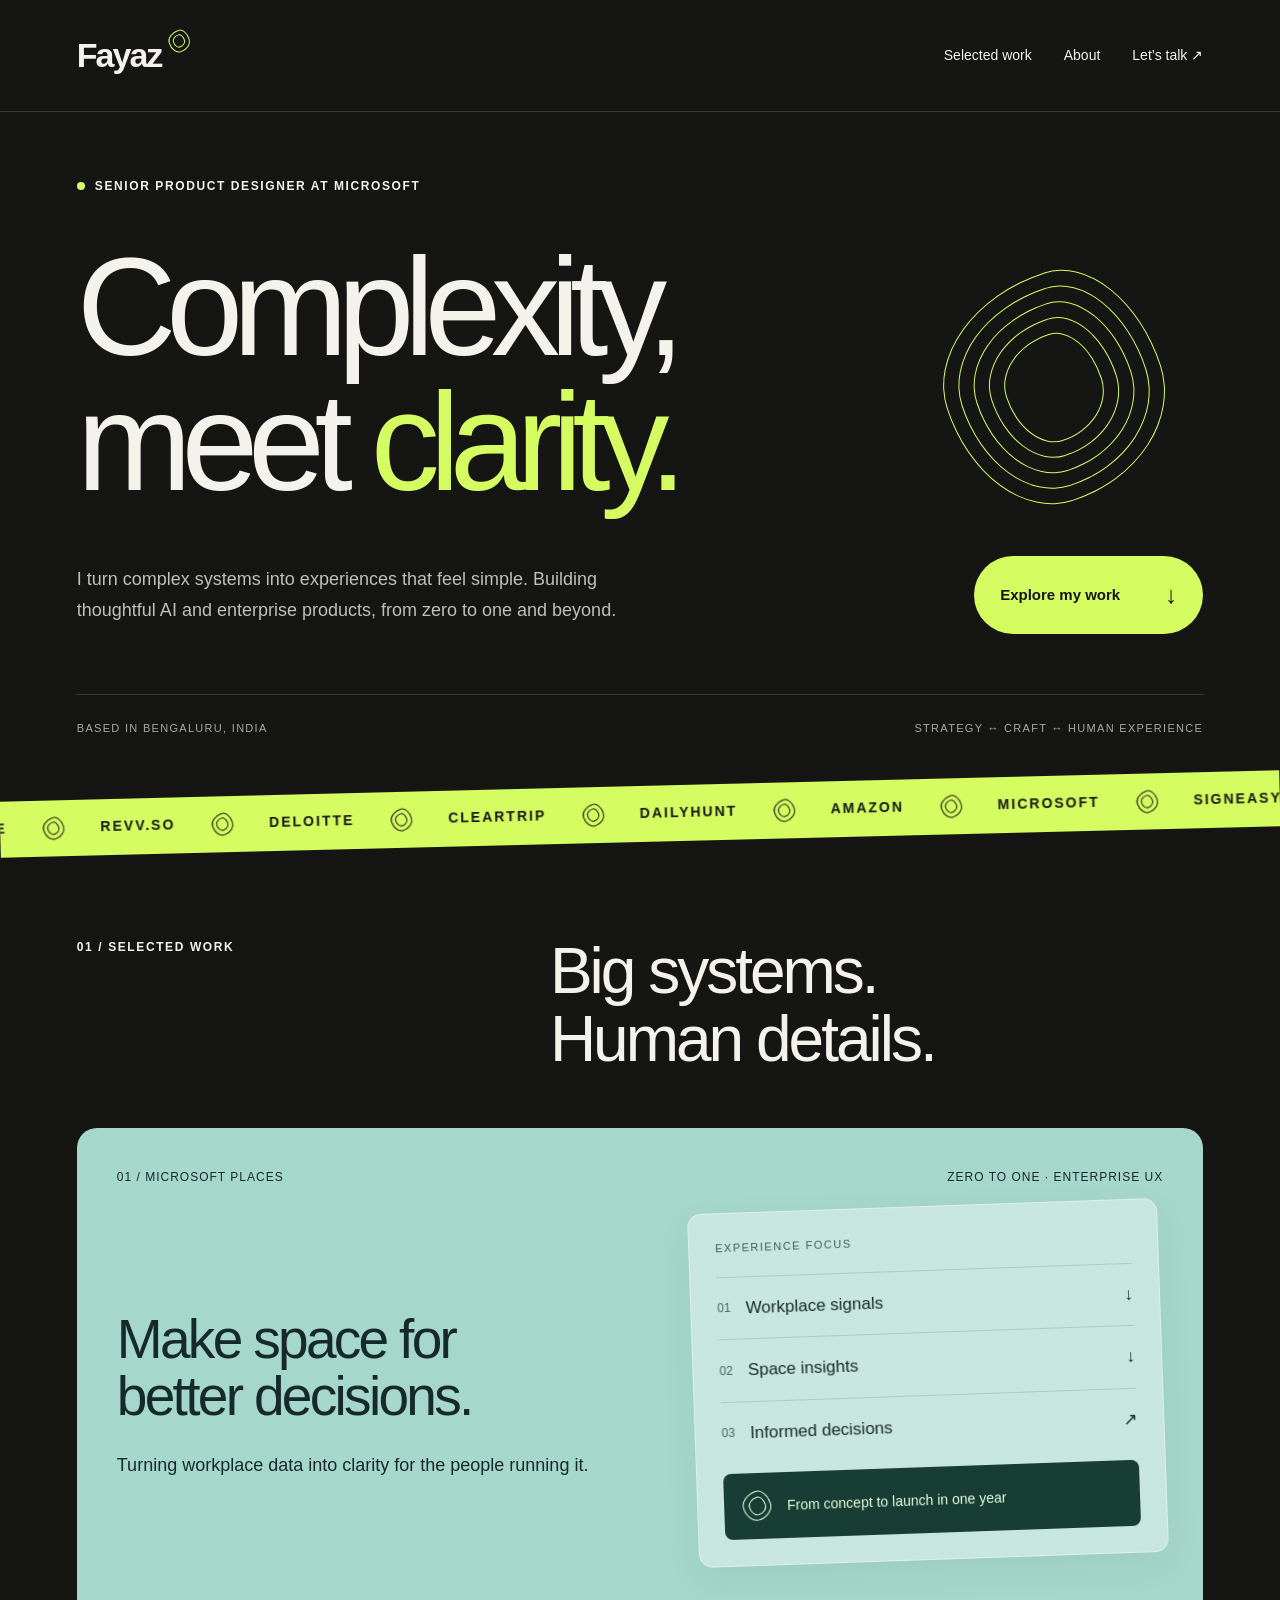
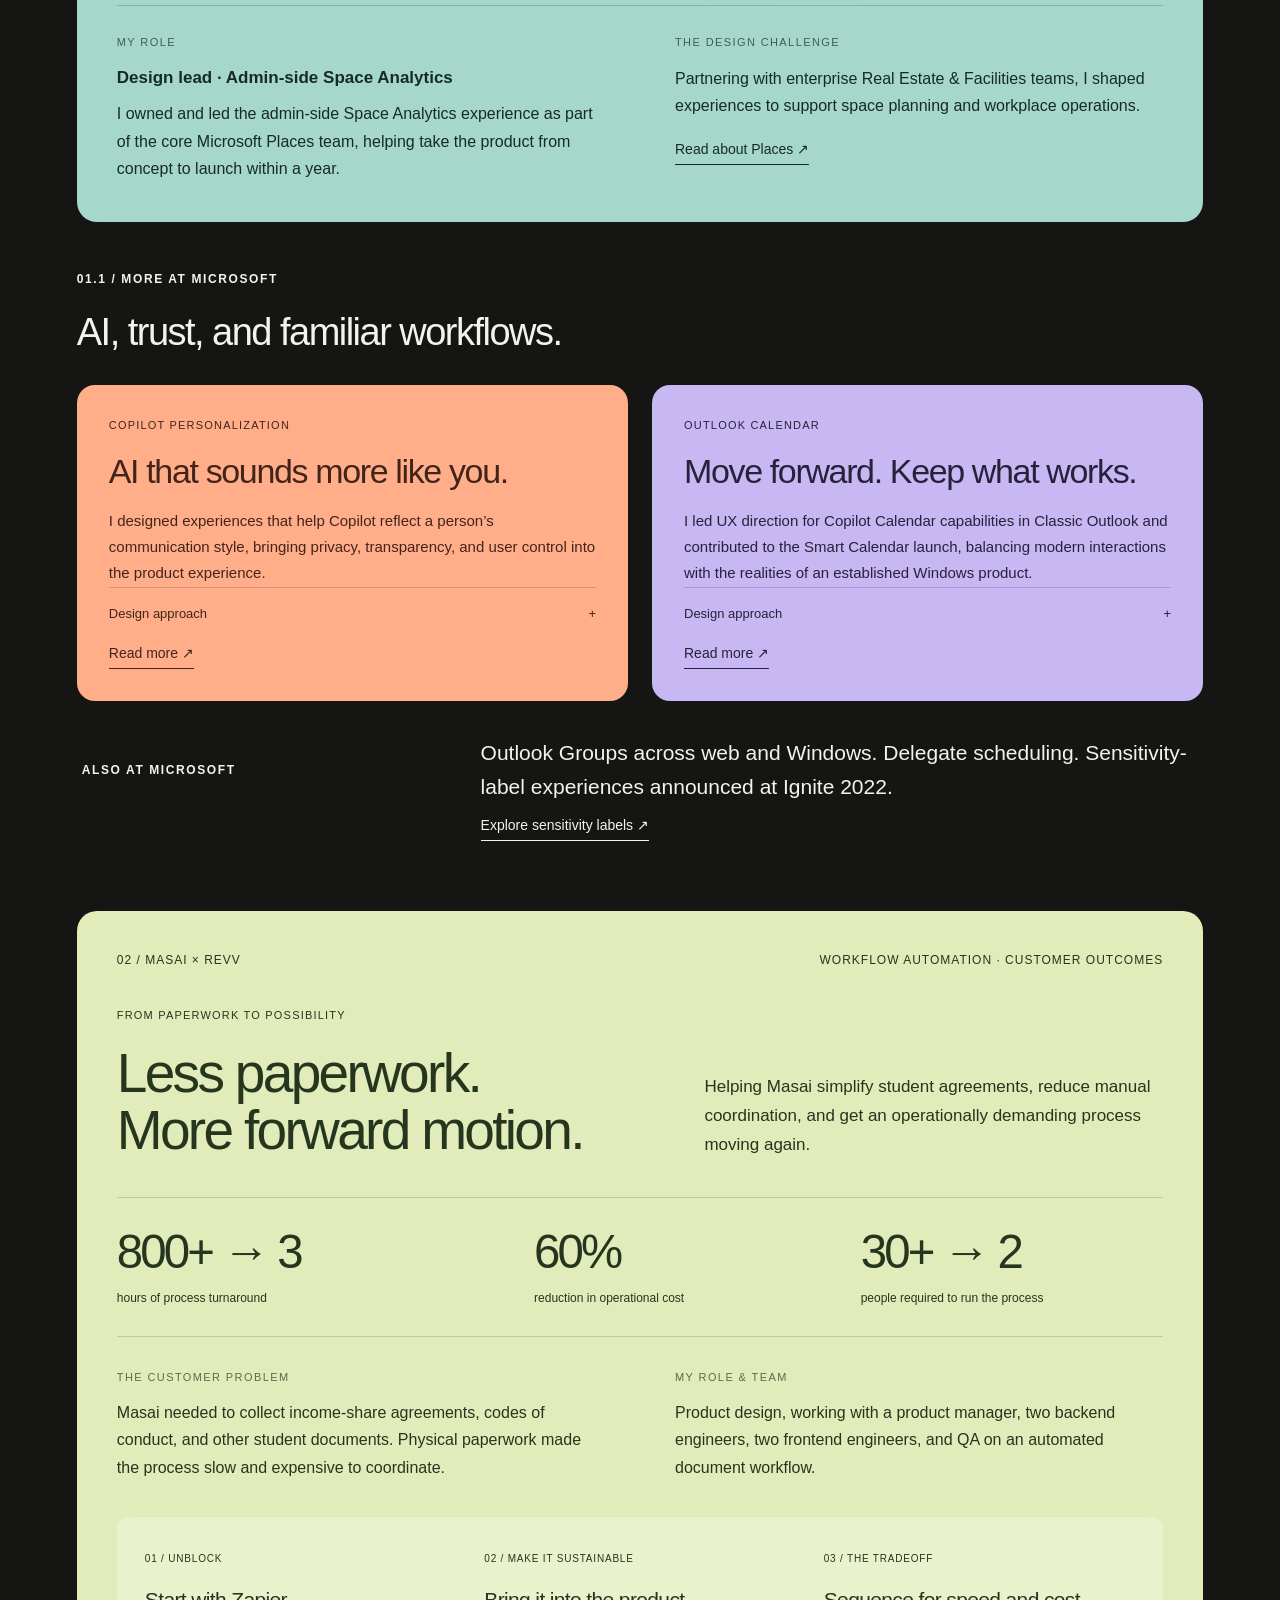
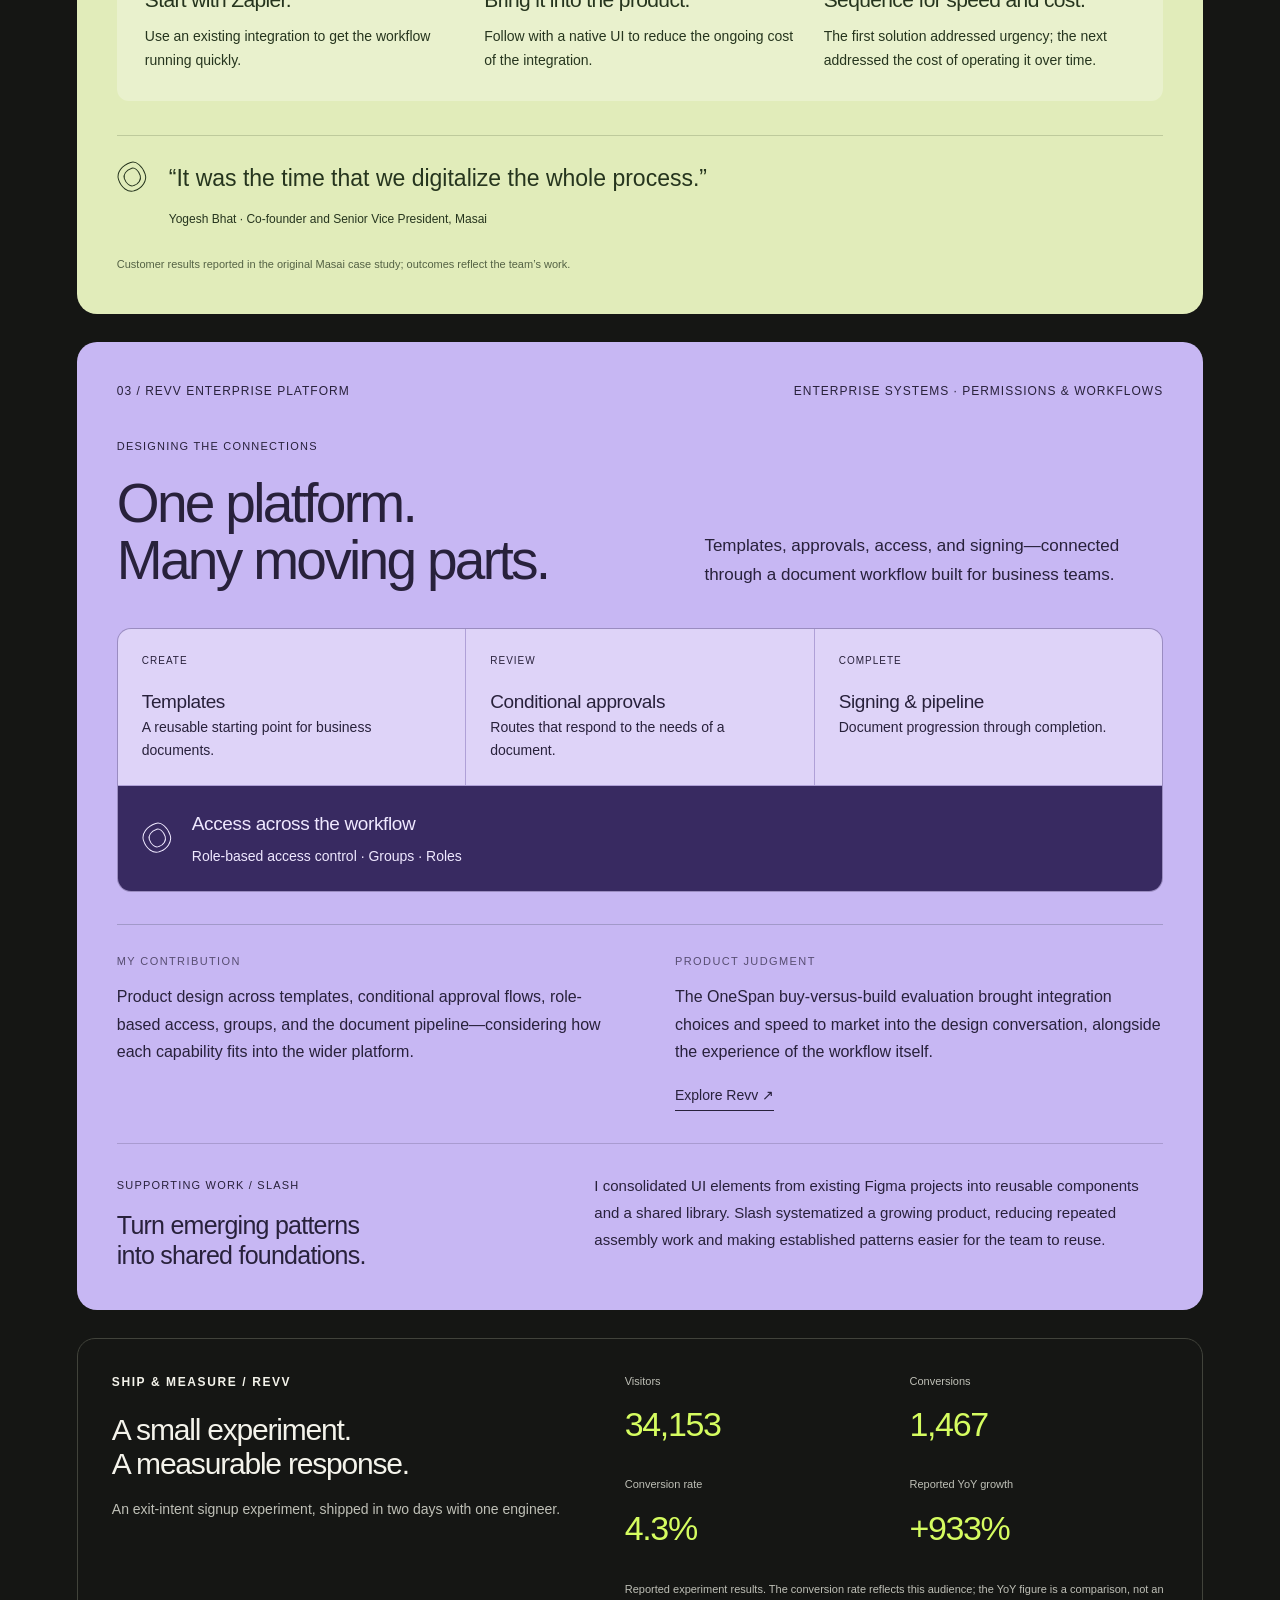
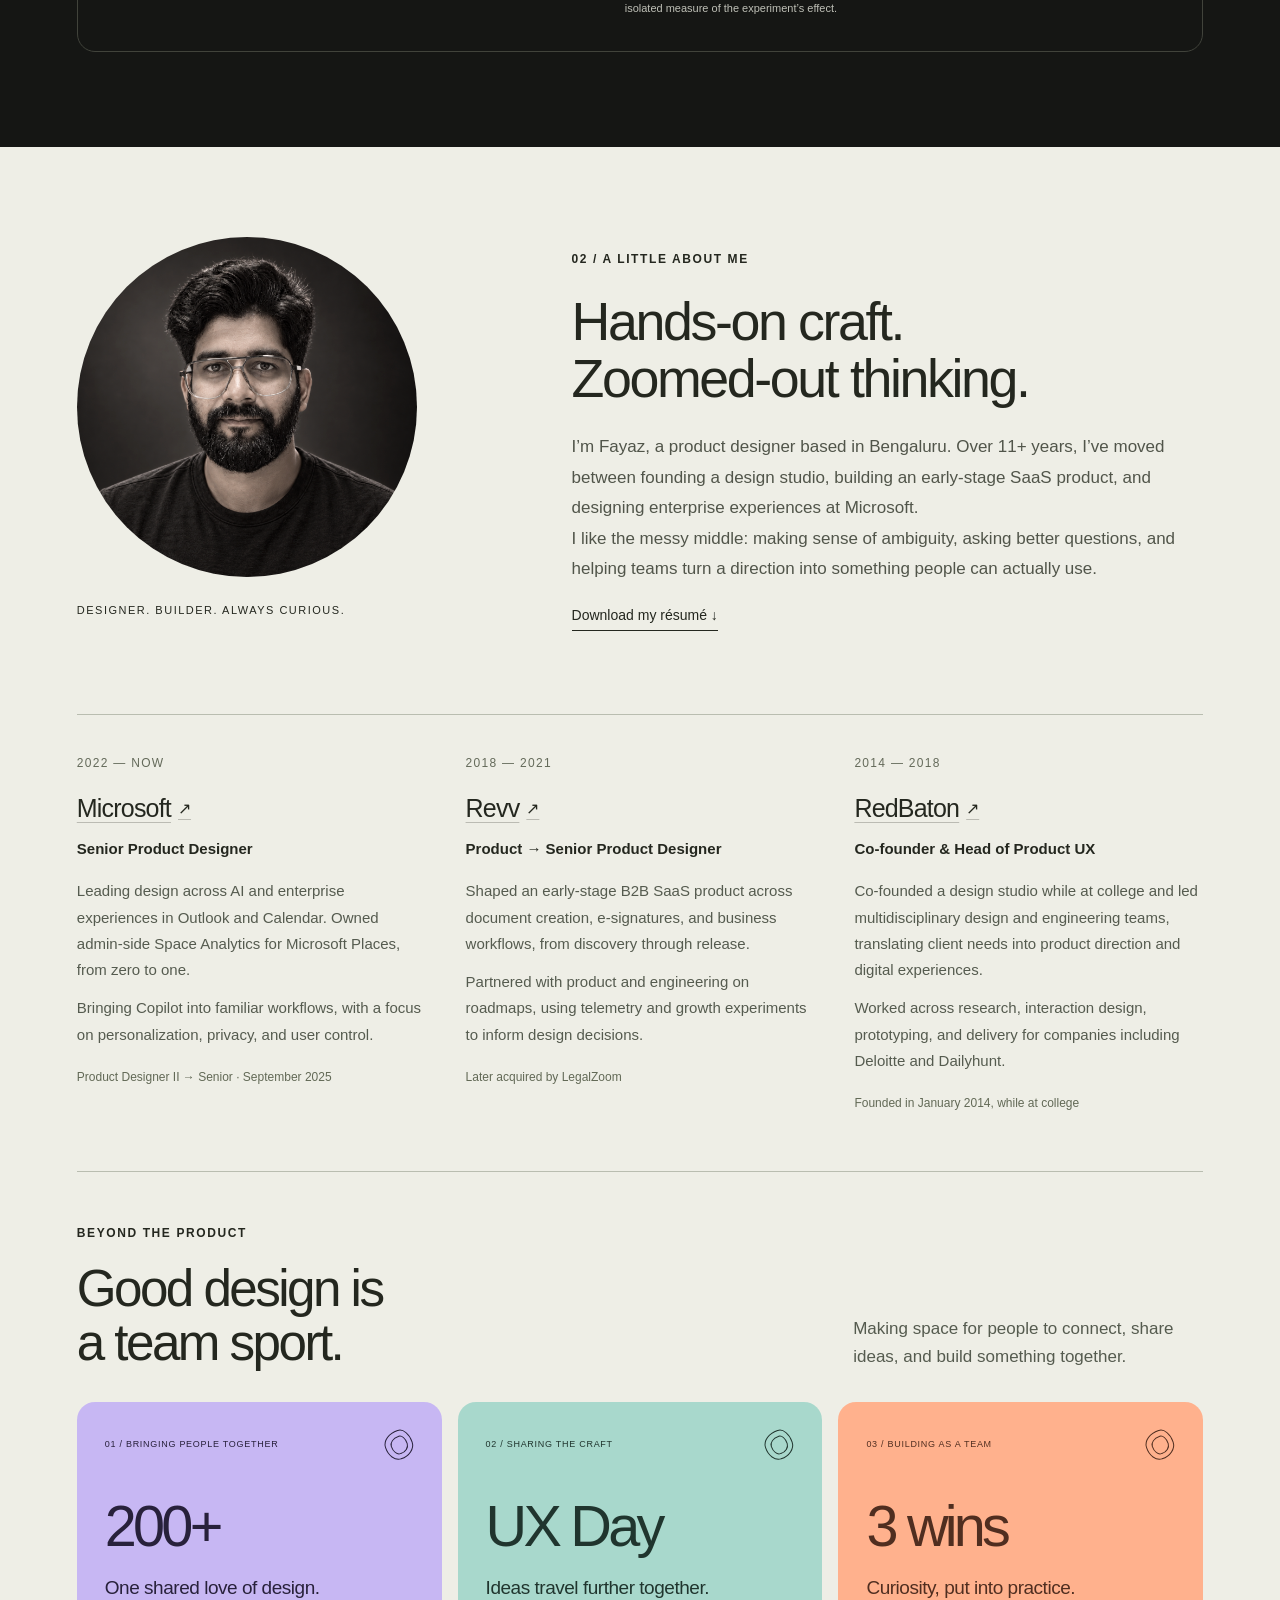
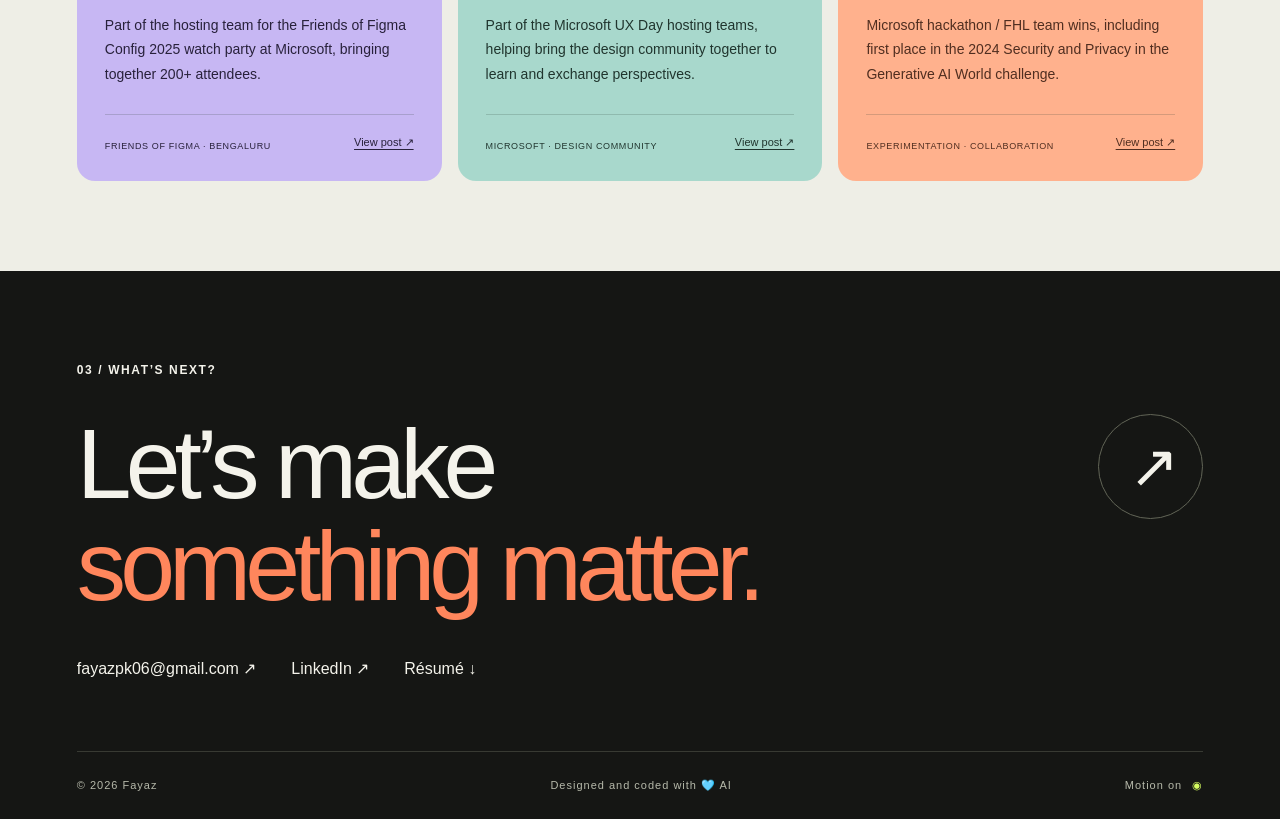
==== commit 5ebf336e: "Add files via upload" ====
--- a/index.html
+++ b/index.html
@@ -12,10 +12,10 @@
     <meta property="og:description" content="Designing clarity in complex systems. Selected work across Microsoft Places, Copilot and Outlook." />
     <meta property="og:type" content="website" />
     <meta property="og:url" content="https://fayazpk06.github.io/" />
-    <script type="module" crossorigin src="./assets/index-DaJHJAA0.js"></script>
-    <link rel="stylesheet" crossorigin href="./assets/index-10nZAwcH.css">
+    <script type="module" crossorigin src="./assets/index-58wwZ6B5.js"></script>
+    <link rel="stylesheet" crossorigin href="./assets/index-BdPNsEcC.css">
   </head>
   <body>
-    <div id="root"><main><a class="skip" href="#work">Skip to selected work</a><nav class="nav"><a class="wordmark" href="#" aria-label="Fayaz home">Fayaz<span aria-hidden="true" class="organic-mark organic-mini"><span class="organic-ring"></span><span class="organic-ring"></span></span></a><div><a href="#work">Selected work</a><a href="#about">About</a><a href="#contact">Let’s talk ↗</a></div></nav><section class="hero"><p class="eyebrow"><i></i> SENIOR PRODUCT DESIGNER AT MICROSOFT</p><h1>Complexity,<br/>meet <em>clarity.</em><span aria-hidden="true" class="organic-mark organic-accent"><span class="organic-ring"></span><span class="organic-ring"></span><span class="organic-ring"></span><span class="organic-ring"></span><span class="organic-ring"></span></span></h1><div class="hero-bottom"><p>I turn complex systems into experiences that feel simple. Building thoughtful AI and enterprise products, from zero to one and beyond.</p><a class="button" href="#work">Explore my work <span>↓</span></a></div><div class="hero-meta"><span>BASED IN BENGALURU, INDIA</span><span>STRATEGY ↔ CRAFT ↔ HUMAN EXPERIENCE</span></div></section><div class="ticker" role="region" aria-label="Companies, collaborators, and design expertise"><p class="ticker-sr">Companies and collaborators: <!-- -->Mindtickle, Revv.so, Deloitte, Cleartrip, Dailyhunt, Amazon, Microsoft, SignEasy, BYJU’s, Capillary Technologies, BigBasket, Chai Point, Babajob, BlueStone, greytHR, RedBaton<!-- -->. Expertise: <!-- -->B2B SaaS, AI Forward Designs, Product Integrations, Brand Building, Enterprise UX, Zero to One, Product Strategy, Human-Centered Design, User Research, Interaction Design, Information Architecture, Rapid Prototyping, Growth Experiments, Workflow Automation, Cross-Platform Experiences, Privacy &amp; Trust<!-- -->.</p><div class="ticker-track" aria-hidden="true"><span><span>MINDTICKLE<!-- --> <b class="ticker-mark"><span aria-hidden="true" class="organic-mark organic-mini"><span class="organic-ring"></span><span class="organic-ring"></span></span></b> </span><span>REVV.SO<!-- --> <b class="ticker-mark"><span aria-hidden="true" class="organic-mark organic-mini"><span class="organic-ring"></span><span class="organic-ring"></span></span></b> </span><span>DELOITTE<!-- --> <b class="ticker-mark"><span aria-hidden="true" class="organic-mark organic-mini"><span class="organic-ring"></span><span class="organic-ring"></span></span></b> </span><span>CLEARTRIP<!-- --> <b class="ticker-mark"><span aria-hidden="true" class="organic-mark organic-mini"><span class="organic-ring"></span><span class="organic-ring"></span></span></b> </span><span>DAILYHUNT<!-- --> <b class="ticker-mark"><span aria-hidden="true" class="organic-mark organic-mini"><span class="organic-ring"></span><span class="organic-ring"></span></span></b> </span><span>AMAZON<!-- --> <b class="ticker-mark"><span aria-hidden="true" class="organic-mark organic-mini"><span class="organic-ring"></span><span class="organic-ring"></span></span></b> </span><span>MICROSOFT<!-- --> <b class="ticker-mark"><span aria-hidden="true" class="organic-mark organic-mini"><span class="organic-ring"></span><span class="organic-ring"></span></span></b> </span><span>SIGNEASY<!-- --> <b class="ticker-mark"><span aria-hidden="true" class="organic-mark organic-mini"><span class="organic-ring"></span><span class="organic-ring"></span></span></b> </span><span>BYJU’S<!-- --> <b class="ticker-mark"><span aria-hidden="true" class="organic-mark organic-mini"><span class="organic-ring"></span><span class="organic-ring"></span></span></b> </span><span>CAPILLARY TECHNOLOGIES<!-- --> <b class="ticker-mark"><span aria-hidden="true" class="organic-mark organic-mini"><span class="organic-ring"></span><span class="organic-ring"></span></span></b> </span><span>BIGBASKET<!-- --> <b class="ticker-mark"><span aria-hidden="true" class="organic-mark organic-mini"><span class="organic-ring"></span><span class="organic-ring"></span></span></b> </span><span>CHAI POINT<!-- --> <b class="ticker-mark"><span aria-hidden="true" class="organic-mark organic-mini"><span class="organic-ring"></span><span class="organic-ring"></span></span></b> </span><span>BABAJOB<!-- --> <b class="ticker-mark"><span aria-hidden="true" class="organic-mark organic-mini"><span class="organic-ring"></span><span class="organic-ring"></span></span></b> </span><span>BLUESTONE<!-- --> <b class="ticker-mark"><span aria-hidden="true" class="organic-mark organic-mini"><span class="organic-ring"></span><span class="organic-ring"></span></span></b> </span><span>GREYTHR<!-- --> <b class="ticker-mark"><span aria-hidden="true" class="organic-mark organic-mini"><span class="organic-ring"></span><span class="organic-ring"></span></span></b> </span><span>REDBATON<!-- --> <b class="ticker-mark"><span aria-hidden="true" class="organic-mark organic-mini"><span class="organic-ring"></span><span class="organic-ring"></span></span></b> </span><span>B2B SAAS<!-- --> <b class="ticker-mark"><span aria-hidden="true" class="organic-mark organic-mini"><span class="organic-ring"></span><span class="organic-ring"></span></span></b> </span><span>AI FORWARD DESIGNS<!-- --> <b class="ticker-mark"><span aria-hidden="true" class="organic-mark organic-mini"><span class="organic-ring"></span><span class="organic-ring"></span></span></b> </span><span>PRODUCT INTEGRATIONS<!-- --> <b class="ticker-mark"><span aria-hidden="true" class="organic-mark organic-mini"><span class="organic-ring"></span><span class="organic-ring"></span></span></b> </span><span>BRAND BUILDING<!-- --> <b class="ticker-mark"><span aria-hidden="true" class="organic-mark organic-mini"><span class="organic-ring"></span><span class="organic-ring"></span></span></b> </span><span>ENTERPRISE UX<!-- --> <b class="ticker-mark"><span aria-hidden="true" class="organic-mark organic-mini"><span class="organic-ring"></span><span class="organic-ring"></span></span></b> </span><span>ZERO TO ONE<!-- --> <b class="ticker-mark"><span aria-hidden="true" class="organic-mark organic-mini"><span class="organic-ring"></span><span class="organic-ring"></span></span></b> </span><span>PRODUCT STRATEGY<!-- --> <b class="ticker-mark"><span aria-hidden="true" class="organic-mark organic-mini"><span class="organic-ring"></span><span class="organic-ring"></span></span></b> </span><span>HUMAN-CENTERED DESIGN<!-- --> <b class="ticker-mark"><span aria-hidden="true" class="organic-mark organic-mini"><span class="organic-ring"></span><span class="organic-ring"></span></span></b> </span><span>USER RESEARCH<!-- --> <b class="ticker-mark"><span aria-hidden="true" class="organic-mark organic-mini"><span class="organic-ring"></span><span class="organic-ring"></span></span></b> </span><span>INTERACTION DESIGN<!-- --> <b class="ticker-mark"><span aria-hidden="true" class="organic-mark organic-mini"><span class="organic-ring"></span><span class="organic-ring"></span></span></b> </span><span>INFORMATION ARCHITECTURE<!-- --> <b class="ticker-mark"><span aria-hidden="true" class="organic-mark organic-mini"><span class="organic-ring"></span><span class="organic-ring"></span></span></b> </span><span>RAPID PROTOTYPING<!-- --> <b class="ticker-mark"><span aria-hidden="true" class="organic-mark organic-mini"><span class="organic-ring"></span><span class="organic-ring"></span></span></b> </span><span>GROWTH EXPERIMENTS<!-- --> <b class="ticker-mark"><span aria-hidden="true" class="organic-mark organic-mini"><span class="organic-ring"></span><span class="organic-ring"></span></span></b> </span><span>WORKFLOW AUTOMATION<!-- --> <b class="ticker-mark"><span aria-hidden="true" class="organic-mark organic-mini"><span class="organic-ring"></span><span class="organic-ring"></span></span></b> </span><span>CROSS-PLATFORM EXPERIENCES<!-- --> <b class="ticker-mark"><span aria-hidden="true" class="organic-mark organic-mini"><span class="organic-ring"></span><span class="organic-ring"></span></span></b> </span><span>PRIVACY &amp; TRUST<!-- --> <b class="ticker-mark"><span aria-hidden="true" class="organic-mark organic-mini"><span class="organic-ring"></span><span class="organic-ring"></span></span></b> </span></span><span><span>MINDTICKLE<!-- --> <b class="ticker-mark"><span aria-hidden="true" class="organic-mark organic-mini"><span class="organic-ring"></span><span class="organic-ring"></span></span></b> </span><span>REVV.SO<!-- --> <b class="ticker-mark"><span aria-hidden="true" class="organic-mark organic-mini"><span class="organic-ring"></span><span class="organic-ring"></span></span></b> </span><span>DELOITTE<!-- --> <b class="ticker-mark"><span aria-hidden="true" class="organic-mark organic-mini"><span class="organic-ring"></span><span class="organic-ring"></span></span></b> </span><span>CLEARTRIP<!-- --> <b class="ticker-mark"><span aria-hidden="true" class="organic-mark organic-mini"><span class="organic-ring"></span><span class="organic-ring"></span></span></b> </span><span>DAILYHUNT<!-- --> <b class="ticker-mark"><span aria-hidden="true" class="organic-mark organic-mini"><span class="organic-ring"></span><span class="organic-ring"></span></span></b> </span><span>AMAZON<!-- --> <b class="ticker-mark"><span aria-hidden="true" class="organic-mark organic-mini"><span class="organic-ring"></span><span class="organic-ring"></span></span></b> </span><span>MICROSOFT<!-- --> <b class="ticker-mark"><span aria-hidden="true" class="organic-mark organic-mini"><span class="organic-ring"></span><span class="organic-ring"></span></span></b> </span><span>SIGNEASY<!-- --> <b class="ticker-mark"><span aria-hidden="true" class="organic-mark organic-mini"><span class="organic-ring"></span><span class="organic-ring"></span></span></b> </span><span>BYJU’S<!-- --> <b class="ticker-mark"><span aria-hidden="true" class="organic-mark organic-mini"><span class="organic-ring"></span><span class="organic-ring"></span></span></b> </span><span>CAPILLARY TECHNOLOGIES<!-- --> <b class="ticker-mark"><span aria-hidden="true" class="organic-mark organic-mini"><span class="organic-ring"></span><span class="organic-ring"></span></span></b> </span><span>BIGBASKET<!-- --> <b class="ticker-mark"><span aria-hidden="true" class="organic-mark organic-mini"><span class="organic-ring"></span><span class="organic-ring"></span></span></b> </span><span>CHAI POINT<!-- --> <b class="ticker-mark"><span aria-hidden="true" class="organic-mark organic-mini"><span class="organic-ring"></span><span class="organic-ring"></span></span></b> </span><span>BABAJOB<!-- --> <b class="ticker-mark"><span aria-hidden="true" class="organic-mark organic-mini"><span class="organic-ring"></span><span class="organic-ring"></span></span></b> </span><span>BLUESTONE<!-- --> <b class="ticker-mark"><span aria-hidden="true" class="organic-mark organic-mini"><span class="organic-ring"></span><span class="organic-ring"></span></span></b> </span><span>GREYTHR<!-- --> <b class="ticker-mark"><span aria-hidden="true" class="organic-mark organic-mini"><span class="organic-ring"></span><span class="organic-ring"></span></span></b> </span><span>REDBATON<!-- --> <b class="ticker-mark"><span aria-hidden="true" class="organic-mark organic-mini"><span class="organic-ring"></span><span class="organic-ring"></span></span></b> </span><span>B2B SAAS<!-- --> <b class="ticker-mark"><span aria-hidden="true" class="organic-mark organic-mini"><span class="organic-ring"></span><span class="organic-ring"></span></span></b> </span><span>AI FORWARD DESIGNS<!-- --> <b class="ticker-mark"><span aria-hidden="true" class="organic-mark organic-mini"><span class="organic-ring"></span><span class="organic-ring"></span></span></b> </span><span>PRODUCT INTEGRATIONS<!-- --> <b class="ticker-mark"><span aria-hidden="true" class="organic-mark organic-mini"><span class="organic-ring"></span><span class="organic-ring"></span></span></b> </span><span>BRAND BUILDING<!-- --> <b class="ticker-mark"><span aria-hidden="true" class="organic-mark organic-mini"><span class="organic-ring"></span><span class="organic-ring"></span></span></b> </span><span>ENTERPRISE UX<!-- --> <b class="ticker-mark"><span aria-hidden="true" class="organic-mark organic-mini"><span class="organic-ring"></span><span class="organic-ring"></span></span></b> </span><span>ZERO TO ONE<!-- --> <b class="ticker-mark"><span aria-hidden="true" class="organic-mark organic-mini"><span class="organic-ring"></span><span class="organic-ring"></span></span></b> </span><span>PRODUCT STRATEGY<!-- --> <b class="ticker-mark"><span aria-hidden="true" class="organic-mark organic-mini"><span class="organic-ring"></span><span class="organic-ring"></span></span></b> </span><span>HUMAN-CENTERED DESIGN<!-- --> <b class="ticker-mark"><span aria-hidden="true" class="organic-mark organic-mini"><span class="organic-ring"></span><span class="organic-ring"></span></span></b> </span><span>USER RESEARCH<!-- --> <b class="ticker-mark"><span aria-hidden="true" class="organic-mark organic-mini"><span class="organic-ring"></span><span class="organic-ring"></span></span></b> </span><span>INTERACTION DESIGN<!-- --> <b class="ticker-mark"><span aria-hidden="true" class="organic-mark organic-mini"><span class="organic-ring"></span><span class="organic-ring"></span></span></b> </span><span>INFORMATION ARCHITECTURE<!-- --> <b class="ticker-mark"><span aria-hidden="true" class="organic-mark organic-mini"><span class="organic-ring"></span><span class="organic-ring"></span></span></b> </span><span>RAPID PROTOTYPING<!-- --> <b class="ticker-mark"><span aria-hidden="true" class="organic-mark organic-mini"><span class="organic-ring"></span><span class="organic-ring"></span></span></b> </span><span>GROWTH EXPERIMENTS<!-- --> <b class="ticker-mark"><span aria-hidden="true" class="organic-mark organic-mini"><span class="organic-ring"></span><span class="organic-ring"></span></span></b> </span><span>WORKFLOW AUTOMATION<!-- --> <b class="ticker-mark"><span aria-hidden="true" class="organic-mark organic-mini"><span class="organic-ring"></span><span class="organic-ring"></span></span></b> </span><span>CROSS-PLATFORM EXPERIENCES<!-- --> <b class="ticker-mark"><span aria-hidden="true" class="organic-mark organic-mini"><span class="organic-ring"></span><span class="organic-ring"></span></span></b> </span><span>PRIVACY &amp; TRUST<!-- --> <b class="ticker-mark"><span aria-hidden="true" class="organic-mark organic-mini"><span class="organic-ring"></span><span class="organic-ring"></span></span></b> </span></span><span><span>MINDTICKLE<!-- --> <b class="ticker-mark"><span aria-hidden="true" class="organic-mark organic-mini"><span class="organic-ring"></span><span class="organic-ring"></span></span></b> </span><span>REVV.SO<!-- --> <b class="ticker-mark"><span aria-hidden="true" class="organic-mark organic-mini"><span class="organic-ring"></span><span class="organic-ring"></span></span></b> </span><span>DELOITTE<!-- --> <b class="ticker-mark"><span aria-hidden="true" class="organic-mark organic-mini"><span class="organic-ring"></span><span class="organic-ring"></span></span></b> </span><span>CLEARTRIP<!-- --> <b class="ticker-mark"><span aria-hidden="true" class="organic-mark organic-mini"><span class="organic-ring"></span><span class="organic-ring"></span></span></b> </span><span>DAILYHUNT<!-- --> <b class="ticker-mark"><span aria-hidden="true" class="organic-mark organic-mini"><span class="organic-ring"></span><span class="organic-ring"></span></span></b> </span><span>AMAZON<!-- --> <b class="ticker-mark"><span aria-hidden="true" class="organic-mark organic-mini"><span class="organic-ring"></span><span class="organic-ring"></span></span></b> </span><span>MICROSOFT<!-- --> <b class="ticker-mark"><span aria-hidden="true" class="organic-mark organic-mini"><span class="organic-ring"></span><span class="organic-ring"></span></span></b> </span><span>SIGNEASY<!-- --> <b class="ticker-mark"><span aria-hidden="true" class="organic-mark organic-mini"><span class="organic-ring"></span><span class="organic-ring"></span></span></b> </span><span>BYJU’S<!-- --> <b class="ticker-mark"><span aria-hidden="true" class="organic-mark organic-mini"><span class="organic-ring"></span><span class="organic-ring"></span></span></b> </span><span>CAPILLARY TECHNOLOGIES<!-- --> <b class="ticker-mark"><span aria-hidden="true" class="organic-mark organic-mini"><span class="organic-ring"></span><span class="organic-ring"></span></span></b> </span><span>BIGBASKET<!-- --> <b class="ticker-mark"><span aria-hidden="true" class="organic-mark organic-mini"><span class="organic-ring"></span><span class="organic-ring"></span></span></b> </span><span>CHAI POINT<!-- --> <b class="ticker-mark"><span aria-hidden="true" class="organic-mark organic-mini"><span class="organic-ring"></span><span class="organic-ring"></span></span></b> </span><span>BABAJOB<!-- --> <b class="ticker-mark"><span aria-hidden="true" class="organic-mark organic-mini"><span class="organic-ring"></span><span class="organic-ring"></span></span></b> </span><span>BLUESTONE<!-- --> <b class="ticker-mark"><span aria-hidden="true" class="organic-mark organic-mini"><span class="organic-ring"></span><span class="organic-ring"></span></span></b> </span><span>GREYTHR<!-- --> <b class="ticker-mark"><span aria-hidden="true" class="organic-mark organic-mini"><span class="organic-ring"></span><span class="organic-ring"></span></span></b> </span><span>REDBATON<!-- --> <b class="ticker-mark"><span aria-hidden="true" class="organic-mark organic-mini"><span class="organic-ring"></span><span class="organic-ring"></span></span></b> </span><span>B2B SAAS<!-- --> <b class="ticker-mark"><span aria-hidden="true" class="organic-mark organic-mini"><span class="organic-ring"></span><span class="organic-ring"></span></span></b> </span><span>AI FORWARD DESIGNS<!-- --> <b class="ticker-mark"><span aria-hidden="true" class="organic-mark organic-mini"><span class="organic-ring"></span><span class="organic-ring"></span></span></b> </span><span>PRODUCT INTEGRATIONS<!-- --> <b class="ticker-mark"><span aria-hidden="true" class="organic-mark organic-mini"><span class="organic-ring"></span><span class="organic-ring"></span></span></b> </span><span>BRAND BUILDING<!-- --> <b class="ticker-mark"><span aria-hidden="true" class="organic-mark organic-mini"><span class="organic-ring"></span><span class="organic-ring"></span></span></b> </span><span>ENTERPRISE UX<!-- --> <b class="ticker-mark"><span aria-hidden="true" class="organic-mark organic-mini"><span class="organic-ring"></span><span class="organic-ring"></span></span></b> </span><span>ZERO TO ONE<!-- --> <b class="ticker-mark"><span aria-hidden="true" class="organic-mark organic-mini"><span class="organic-ring"></span><span class="organic-ring"></span></span></b> </span><span>PRODUCT STRATEGY<!-- --> <b class="ticker-mark"><span aria-hidden="true" class="organic-mark organic-mini"><span class="organic-ring"></span><span class="organic-ring"></span></span></b> </span><span>HUMAN-CENTERED DESIGN<!-- --> <b class="ticker-mark"><span aria-hidden="true" class="organic-mark organic-mini"><span class="organic-ring"></span><span class="organic-ring"></span></span></b> </span><span>USER RESEARCH<!-- --> <b class="ticker-mark"><span aria-hidden="true" class="organic-mark organic-mini"><span class="organic-ring"></span><span class="organic-ring"></span></span></b> </span><span>INTERACTION DESIGN<!-- --> <b class="ticker-mark"><span aria-hidden="true" class="organic-mark organic-mini"><span class="organic-ring"></span><span class="organic-ring"></span></span></b> </span><span>INFORMATION ARCHITECTURE<!-- --> <b class="ticker-mark"><span aria-hidden="true" class="organic-mark organic-mini"><span class="organic-ring"></span><span class="organic-ring"></span></span></b> </span><span>RAPID PROTOTYPING<!-- --> <b class="ticker-mark"><span aria-hidden="true" class="organic-mark organic-mini"><span class="organic-ring"></span><span class="organic-ring"></span></span></b> </span><span>GROWTH EXPERIMENTS<!-- --> <b class="ticker-mark"><span aria-hidden="true" class="organic-mark organic-mini"><span class="organic-ring"></span><span class="organic-ring"></span></span></b> </span><span>WORKFLOW AUTOMATION<!-- --> <b class="ticker-mark"><span aria-hidden="true" class="organic-mark organic-mini"><span class="organic-ring"></span><span class="organic-ring"></span></span></b> </span><span>CROSS-PLATFORM EXPERIENCES<!-- --> <b class="ticker-mark"><span aria-hidden="true" class="organic-mark organic-mini"><span class="organic-ring"></span><span class="organic-ring"></span></span></b> </span><span>PRIVACY &amp; TRUST<!-- --> <b class="ticker-mark"><span aria-hidden="true" class="organic-mark organic-mini"><span class="organic-ring"></span><span class="organic-ring"></span></span></b> </span></span><span><span>MINDTICKLE<!-- --> <b class="ticker-mark"><span aria-hidden="true" class="organic-mark organic-mini"><span class="organic-ring"></span><span class="organic-ring"></span></span></b> </span><span>REVV.SO<!-- --> <b class="ticker-mark"><span aria-hidden="true" class="organic-mark organic-mini"><span class="organic-ring"></span><span class="organic-ring"></span></span></b> </span><span>DELOITTE<!-- --> <b class="ticker-mark"><span aria-hidden="true" class="organic-mark organic-mini"><span class="organic-ring"></span><span class="organic-ring"></span></span></b> </span><span>CLEARTRIP<!-- --> <b class="ticker-mark"><span aria-hidden="true" class="organic-mark organic-mini"><span class="organic-ring"></span><span class="organic-ring"></span></span></b> </span><span>DAILYHUNT<!-- --> <b class="ticker-mark"><span aria-hidden="true" class="organic-mark organic-mini"><span class="organic-ring"></span><span class="organic-ring"></span></span></b> </span><span>AMAZON<!-- --> <b class="ticker-mark"><span aria-hidden="true" class="organic-mark organic-mini"><span class="organic-ring"></span><span class="organic-ring"></span></span></b> </span><span>MICROSOFT<!-- --> <b class="ticker-mark"><span aria-hidden="true" class="organic-mark organic-mini"><span class="organic-ring"></span><span class="organic-ring"></span></span></b> </span><span>SIGNEASY<!-- --> <b class="ticker-mark"><span aria-hidden="true" class="organic-mark organic-mini"><span class="organic-ring"></span><span class="organic-ring"></span></span></b> </span><span>BYJU’S<!-- --> <b class="ticker-mark"><span aria-hidden="true" class="organic-mark organic-mini"><span class="organic-ring"></span><span class="organic-ring"></span></span></b> </span><span>CAPILLARY TECHNOLOGIES<!-- --> <b class="ticker-mark"><span aria-hidden="true" class="organic-mark organic-mini"><span class="organic-ring"></span><span class="organic-ring"></span></span></b> </span><span>BIGBASKET<!-- --> <b class="ticker-mark"><span aria-hidden="true" class="organic-mark organic-mini"><span class="organic-ring"></span><span class="organic-ring"></span></span></b> </span><span>CHAI POINT<!-- --> <b class="ticker-mark"><span aria-hidden="true" class="organic-mark organic-mini"><span class="organic-ring"></span><span class="organic-ring"></span></span></b> </span><span>BABAJOB<!-- --> <b class="ticker-mark"><span aria-hidden="true" class="organic-mark organic-mini"><span class="organic-ring"></span><span class="organic-ring"></span></span></b> </span><span>BLUESTONE<!-- --> <b class="ticker-mark"><span aria-hidden="true" class="organic-mark organic-mini"><span class="organic-ring"></span><span class="organic-ring"></span></span></b> </span><span>GREYTHR<!-- --> <b class="ticker-mark"><span aria-hidden="true" class="organic-mark organic-mini"><span class="organic-ring"></span><span class="organic-ring"></span></span></b> </span><span>REDBATON<!-- --> <b class="ticker-mark"><span aria-hidden="true" class="organic-mark organic-mini"><span class="organic-ring"></span><span class="organic-ring"></span></span></b> </span><span>B2B SAAS<!-- --> <b class="ticker-mark"><span aria-hidden="true" class="organic-mark organic-mini"><span class="organic-ring"></span><span class="organic-ring"></span></span></b> </span><span>AI FORWARD DESIGNS<!-- --> <b class="ticker-mark"><span aria-hidden="true" class="organic-mark organic-mini"><span class="organic-ring"></span><span class="organic-ring"></span></span></b> </span><span>PRODUCT INTEGRATIONS<!-- --> <b class="ticker-mark"><span aria-hidden="true" class="organic-mark organic-mini"><span class="organic-ring"></span><span class="organic-ring"></span></span></b> </span><span>BRAND BUILDING<!-- --> <b class="ticker-mark"><span aria-hidden="true" class="organic-mark organic-mini"><span class="organic-ring"></span><span class="organic-ring"></span></span></b> </span><span>ENTERPRISE UX<!-- --> <b class="ticker-mark"><span aria-hidden="true" class="organic-mark organic-mini"><span class="organic-ring"></span><span class="organic-ring"></span></span></b> </span><span>ZERO TO ONE<!-- --> <b class="ticker-mark"><span aria-hidden="true" class="organic-mark organic-mini"><span class="organic-ring"></span><span class="organic-ring"></span></span></b> </span><span>PRODUCT STRATEGY<!-- --> <b class="ticker-mark"><span aria-hidden="true" class="organic-mark organic-mini"><span class="organic-ring"></span><span class="organic-ring"></span></span></b> </span><span>HUMAN-CENTERED DESIGN<!-- --> <b class="ticker-mark"><span aria-hidden="true" class="organic-mark organic-mini"><span class="organic-ring"></span><span class="organic-ring"></span></span></b> </span><span>USER RESEARCH<!-- --> <b class="ticker-mark"><span aria-hidden="true" class="organic-mark organic-mini"><span class="organic-ring"></span><span class="organic-ring"></span></span></b> </span><span>INTERACTION DESIGN<!-- --> <b class="ticker-mark"><span aria-hidden="true" class="organic-mark organic-mini"><span class="organic-ring"></span><span class="organic-ring"></span></span></b> </span><span>INFORMATION ARCHITECTURE<!-- --> <b class="ticker-mark"><span aria-hidden="true" class="organic-mark organic-mini"><span class="organic-ring"></span><span class="organic-ring"></span></span></b> </span><span>RAPID PROTOTYPING<!-- --> <b class="ticker-mark"><span aria-hidden="true" class="organic-mark organic-mini"><span class="organic-ring"></span><span class="organic-ring"></span></span></b> </span><span>GROWTH EXPERIMENTS<!-- --> <b class="ticker-mark"><span aria-hidden="true" class="organic-mark organic-mini"><span class="organic-ring"></span><span class="organic-ring"></span></span></b> </span><span>WORKFLOW AUTOMATION<!-- --> <b class="ticker-mark"><span aria-hidden="true" class="organic-mark organic-mini"><span class="organic-ring"></span><span class="organic-ring"></span></span></b> </span><span>CROSS-PLATFORM EXPERIENCES<!-- --> <b class="ticker-mark"><span aria-hidden="true" class="organic-mark organic-mini"><span class="organic-ring"></span><span class="organic-ring"></span></span></b> </span><span>PRIVACY &amp; TRUST<!-- --> <b class="ticker-mark"><span aria-hidden="true" class="organic-mark organic-mini"><span class="organic-ring"></span><span class="organic-ring"></span></span></b> </span></span></div><button type="button" class="ticker-arrow ticker-arrow-left" aria-label="Scroll text left" title="Scroll text left — hover or hold to speed up"><span aria-hidden="true">←</span></button><button type="button" class="ticker-arrow ticker-arrow-right" aria-label="Scroll text right" title="Scroll text right — hover or hold to speed up"><span aria-hidden="true">→</span></button></div><section id="work" class="work"><div class="section-title reveal"><p class="eyebrow">01 / SELECTED WORK</p><h2>Big systems.<br/>Human details.</h2></div><article class="project reveal places"><div class="project-top"><span>0<!-- -->1<!-- --> / <!-- -->MICROSOFT PLACES</span><span>ZERO TO ONE · ENTERPRISE UX</span></div><div class="project-main"><div><h3><span>Make space for<br/></span><span>better decisions.<br/></span></h3><p class="project-desc">Turning workplace data into clarity for the people running it.</p></div><div class="flow" aria-label="Experience focus"><span class="flow-label">EXPERIENCE FOCUS</span><div class="flow-row"><span class="step-index">0<!-- -->1</span><span>Workplace signals</span><span aria-hidden="true">↓</span></div><div class="flow-row"><span class="step-index">0<!-- -->2</span><span>Space insights</span><span aria-hidden="true">↓</span></div><div class="flow-row"><span class="step-index">0<!-- -->3</span><span>Informed decisions</span><span aria-hidden="true">↗</span></div><div class="flow-result"><span aria-hidden="true" class="organic-mark organic-mini"><span class="organic-ring"></span><span class="organic-ring"></span></span>From concept to launch in one year</div></div></div><div class="project-detail"><div><h4>MY ROLE</h4><strong>Design lead · Admin-side Space Analytics</strong><p>I owned and led the admin-side Space Analytics experience as part of the core Microsoft Places team, helping take the product from concept to launch within a year.</p></div><div><h4>THE DESIGN CHALLENGE</h4><p>Partnering with enterprise Real Estate &amp; Facilities teams, I shaped experiences to support space planning and workplace operations.</p><a class="text-link" href="https://www.theverge.com/2024/5/13/24155204/microsoft-places-ai-hybrid-office-feature" target="_blank" rel="noreferrer">Read about Places<!-- --> ↗</a></div></div></article><article class="project reveal copilot"><div class="project-top"><span>0<!-- -->2<!-- --> / <!-- -->COPILOT PERSONALIZATION</span><span>AI EXPERIENCES · TRUST &amp; CONTROL</span></div><div class="project-main"><div><h3><span>AI that sounds<br/></span><span>more like you.<br/></span></h3><p class="project-desc">Personalization is more than a better writing prompt.</p></div><div class="flow" aria-label="Experience focus"><span class="flow-label">EXPERIENCE FOCUS</span><div class="flow-row"><span class="step-index">0<!-- -->1</span><span>Your communication style</span><span aria-hidden="true">↓</span></div><div class="flow-row"><span class="step-index">0<!-- -->2</span><span>Personalized assistance</span><span aria-hidden="true">↓</span></div><div class="flow-row"><span class="step-index">0<!-- -->3</span><span>Your choice</span><span aria-hidden="true">↗</span></div><div class="flow-result"><span aria-hidden="true" class="organic-mark organic-mini"><span class="organic-ring"></span><span class="organic-ring"></span></span>Personal voice. Clear control.</div></div></div><div class="project-detail"><div><h4>MY ROLE</h4><strong>Product design · Writing Profile experiences</strong><p>I designed experiences that help Copilot reflect a person’s communication style, bringing privacy, transparency, and user control into the product experience.</p></div><div><h4>THE DESIGN CHALLENGE</h4><p>The work connects interaction design with notifications, privacy considerations, and approval dependencies—making trust part of the design problem.</p><a class="text-link" href="https://support.microsoft.com/en-us/outlook/copilot-pages/draft-an-email-message-with-copilot-in-outlook" target="_blank" rel="noreferrer">Read more<!-- --> ↗</a></div></div></article><article class="project reveal calendar"><div class="project-top"><span>0<!-- -->3<!-- --> / <!-- -->OUTLOOK CALENDAR</span><span>PRODUCT STRATEGY · PLATFORM EVOLUTION</span></div><div class="project-main"><div><h3><span>Move forward.<br/></span><span>Keep what works.<br/></span></h3><p class="project-desc">Bringing modern AI to deeply familiar workflows.</p></div><div class="flow" aria-label="Experience focus"><span class="flow-label">EXPERIENCE FOCUS</span><div class="flow-row"><span class="step-index">0<!-- -->1</span><span>Established workflows</span><span aria-hidden="true">↓</span></div><div class="flow-row"><span class="step-index">0<!-- -->2</span><span>Research &amp; reviews</span><span aria-hidden="true">↓</span></div><div class="flow-row"><span class="step-index">0<!-- -->3</span><span>Thoughtful modernization</span><span aria-hidden="true">↗</span></div><div class="flow-result"><span aria-hidden="true" class="organic-mark organic-mini"><span class="organic-ring"></span><span class="organic-ring"></span></span>Modern AI, familiar workflows</div></div></div><div class="project-detail"><div><h4>MY ROLE</h4><strong>UX direction · Classic Outlook and Copilot</strong><p>I led UX direction for Copilot Calendar capabilities in Classic Outlook and contributed to the Smart Calendar launch, balancing modern interactions with the realities of an established Windows product.</p></div><div><h4>THE DESIGN CHALLENGE</h4><p>Scenario-based experience reviews, comparisons with new Outlook, and usability studies informed a modernization direction that preserves familiar scheduling workflows.</p><a class="text-link" href="https://techcommunity.microsoft.com/blog/outlook/copilot-is-now-available-in-classic-outlook-for-windows/4164427" target="_blank" rel="noreferrer">Read more<!-- --> ↗</a></div></div></article><div class="also reveal"><span class="eyebrow">ALSO AT MICROSOFT</span><p>Outlook Groups across web and Windows. Delegate scheduling. Sensitivity-label experiences announced at Ignite 2022.</p><a class="text-link" href="https://learn.microsoft.com/en-us/purview/sensitivity-labels-meetings" target="_blank" rel="noreferrer">Explore sensitivity labels ↗</a></div></section><section id="about" class="about"><div class="about-inner"><div class="about-photo reveal"><img src="./fayaz.png" alt="Fayaz PK" width="502" height="502" loading="lazy"/><span class="photo-caption">DESIGNER. BUILDER. ALWAYS CURIOUS.</span></div><div class="about-copy reveal"><p class="eyebrow">02 / A LITTLE ABOUT ME</p><h2>Hands-on craft.<br/>Zoomed-out thinking.</h2><p>I’m Fayaz, a product designer based in Bengaluru. Over 11+ years, I’ve moved between founding a design studio, building an early-stage SaaS product, and designing enterprise experiences at Microsoft.</p><p>I like the messy middle: making sense of ambiguity, asking better questions, and helping teams turn a direction into something people can actually use.</p><a class="text-link" href="./Fayaz-PK-Resume.pdf" download="">Download my résumé ↓</a></div></div><div class="timeline reveal"><div><span>2022 — NOW</span><h3><a class="company-link" href="https://www.microsoft.com/en/microsoft-365/outlook/email-and-calendar-software-microsoft-outlook" target="_blank" rel="noreferrer">Microsoft <span aria-hidden="true">↗</span></a></h3><p class="role-title">Senior Product Designer</p><p class="role-summary">Leading design across AI and enterprise experiences in Outlook and Calendar. Owned admin-side Space Analytics for Microsoft Places, from zero to one.</p><p class="role-summary">Bringing Copilot into familiar workflows, with a focus on personalization, privacy, and user control.</p><small>Product Designer II → Senior · September 2025</small></div><div><span>2018 — 2021</span><h3><a class="company-link" href="https://www.revv.so/" target="_blank" rel="noreferrer">Revv <span aria-hidden="true">↗</span></a></h3><p class="role-title">Product → Senior Product Designer</p><p class="role-summary">Shaped an early-stage B2B SaaS product across document creation, e-signatures, and business workflows, from discovery through release.</p><p class="role-summary">Partnered with product and engineering on roadmaps, using telemetry and growth experiments to inform design decisions.</p><small>Later acquired by LegalZoom</small></div><div><span>2014 — 2018</span><h3><a class="company-link" href="https://redbaton.digital/" target="_blank" rel="noreferrer">RedBaton <span aria-hidden="true">↗</span></a></h3><p class="role-title">Co-founder &amp; Head of Product UX</p><p class="role-summary">Built a design studio and led five designers alongside ten developers, translating client needs into product direction and digital experiences.</p><p class="role-summary">Worked across research, interaction design, prototyping, and delivery for companies including Deloitte and Dailyhunt.</p><small>Founded in January 2014, while at college</small></div></div><div class="community reveal"><div class="community-heading"><div><p class="eyebrow">BEYOND THE PRODUCT</p><h3>Good design is<br/>a team sport.</h3></div><p>Making space for people to connect, share ideas, and build something together.</p></div><div class="community-cards"><article class="community-card community-figma"><div class="community-card-top"><span>01 / BRINGING PEOPLE TOGETHER</span><span aria-hidden="true" class="organic-mark organic-mini"><span class="organic-ring"></span><span class="organic-ring"></span></span></div><strong class="community-stat">200+</strong><h4>One shared love of design.</h4><p>Part of the hosting team for the Friends of Figma Config 2025 watch party at Microsoft, bringing together 200+ attendees.</p><div class="community-card-footer"><span class="community-tag">FRIENDS OF FIGMA · BENGALURU</span><a class="community-post-link" href="https://www.linkedin.com/posts/shivangiiitb_config-2025-ugcPost-7327712217737375746-DNGO?utm_source=share&amp;utm_medium=member_desktop&amp;rcm=ACoAABSn2uIBha9IByiHrwlSNq_3mX8GJ8fWBQo" target="_blank" rel="noreferrer" aria-label="View Friends of Figma event on LinkedIn">View post ↗</a></div></article><article class="community-card community-ux"><div class="community-card-top"><span>02 / SHARING THE CRAFT</span><span aria-hidden="true" class="organic-mark organic-mini"><span class="organic-ring"></span><span class="organic-ring"></span></span></div><strong class="community-stat">UX Day</strong><h4>Ideas travel further together.</h4><p>Part of the Microsoft UX Day hosting teams, helping bring the design community together to learn and exchange perspectives.</p><div class="community-card-footer"><span class="community-tag">MICROSOFT · DESIGN COMMUNITY</span><a class="community-post-link" href="https://www.linkedin.com/posts/nanhoriya_uxday2025-theaishift-innovation-ugcPost-7304876848939745280-YNaR?utm_source=share&amp;utm_medium=member_desktop&amp;rcm=ACoAABSn2uIBha9IByiHrwlSNq_3mX8GJ8fWBQo" target="_blank" rel="noreferrer" aria-label="View Microsoft UX Day on LinkedIn">View post ↗</a></div></article><article class="community-card community-wins"><div class="community-card-top"><span>03 / BUILDING AS A TEAM</span><span aria-hidden="true" class="organic-mark organic-mini"><span class="organic-ring"></span><span class="organic-ring"></span></span></div><strong class="community-stat">3 wins</strong><h4>Curiosity, put into practice.</h4><p>Microsoft hackathon / FHL team wins, including first place in the 2024 Security and Privacy in the Generative AI World challenge.</p><div class="community-card-footer"><span class="community-tag">EXPERIMENTATION · COLLABORATION</span><a class="community-post-link" href="https://www.linkedin.com/posts/activity-7217429996951281665-uf7Q?utm_source=share&amp;utm_medium=member_desktop&amp;rcm=ACoAABSn2uIBha9IByiHrwlSNq_3mX8GJ8fWBQo" target="_blank" rel="noreferrer" aria-label="View Microsoft hackathon team win on LinkedIn">View post ↗</a></div></article></div></div></section><footer id="contact"><p class="eyebrow">03 / WHAT’S NEXT?</p><h2>Let’s make<br/><em>something matter.</em><a href="mailto:fayazpk06@gmail.com" aria-label="Email Fayaz" class="contact-arrow">↗</a></h2><div class="contact-links"><a href="mailto:fayazpk06@gmail.com">fayazpk06@gmail.com ↗</a><a href="https://www.linkedin.com/in/fayazpk06/" target="_blank" rel="noreferrer">LinkedIn ↗</a><a href="./Fayaz-PK-Resume.pdf" download="">Résumé ↓</a></div><div class="footer-meta"><span>© <!-- -->2026<!-- --> Fayaz</span><span>Designed and coded with 🩵 AI</span><button aria-pressed="true">Motion <!-- -->on<!-- --> <span aria-hidden="true">◉</span></button></div></footer></main></div>
+    <div id="root"><main><a class="skip" href="#work">Skip to selected work</a><nav class="nav"><a class="wordmark" href="#" aria-label="Fayaz home">Fayaz<span aria-hidden="true" class="organic-mark organic-mini"><span class="organic-ring"></span><span class="organic-ring"></span></span></a><div><a href="#work">Selected work</a><a href="#about">About</a><a href="#contact">Let’s talk ↗</a></div></nav><section class="hero"><p class="eyebrow"><i></i> SENIOR PRODUCT DESIGNER AT MICROSOFT</p><h1>Complexity,<br/>meet <em>clarity.</em><span aria-hidden="true" class="organic-mark organic-accent"><span class="organic-ring"></span><span class="organic-ring"></span><span class="organic-ring"></span><span class="organic-ring"></span><span class="organic-ring"></span></span></h1><div class="hero-bottom"><p>I turn complex systems into experiences that feel simple. Building thoughtful AI and enterprise products, from zero to one and beyond.</p><a class="button" href="#work">Explore my work <span>↓</span></a></div><div class="hero-meta"><span>BASED IN BENGALURU, INDIA</span><span>STRATEGY ↔ CRAFT ↔ HUMAN EXPERIENCE</span></div></section><div class="ticker" role="region" aria-label="Companies, collaborators, and design expertise"><p class="ticker-sr">Companies and collaborators: <!-- -->Mindtickle, Revv.so, Deloitte, Cleartrip, Dailyhunt, Amazon, Microsoft, SignEasy, BYJU’s, Capillary Technologies, BigBasket, Chai Point, Babajob, BlueStone, greytHR, RedBaton<!-- -->. Expertise: <!-- -->B2B SaaS, AI Forward Designs, Product Integrations, Brand Building, Enterprise UX, Zero to One, Product Strategy, Human-Centered Design, User Research, Interaction Design, Information Architecture, Rapid Prototyping, Growth Experiments, Workflow Automation, Cross-Platform Experiences, Privacy &amp; Trust<!-- -->.</p><div class="ticker-track" aria-hidden="true"><span><span>MINDTICKLE<!-- --> <b class="ticker-mark"><span aria-hidden="true" class="organic-mark organic-mini"><span class="organic-ring"></span><span class="organic-ring"></span></span></b> </span><span>REVV.SO<!-- --> <b class="ticker-mark"><span aria-hidden="true" class="organic-mark organic-mini"><span class="organic-ring"></span><span class="organic-ring"></span></span></b> </span><span>DELOITTE<!-- --> <b class="ticker-mark"><span aria-hidden="true" class="organic-mark organic-mini"><span class="organic-ring"></span><span class="organic-ring"></span></span></b> </span><span>CLEARTRIP<!-- --> <b class="ticker-mark"><span aria-hidden="true" class="organic-mark organic-mini"><span class="organic-ring"></span><span class="organic-ring"></span></span></b> </span><span>DAILYHUNT<!-- --> <b class="ticker-mark"><span aria-hidden="true" class="organic-mark organic-mini"><span class="organic-ring"></span><span class="organic-ring"></span></span></b> </span><span>AMAZON<!-- --> <b class="ticker-mark"><span aria-hidden="true" class="organic-mark organic-mini"><span class="organic-ring"></span><span class="organic-ring"></span></span></b> </span><span>MICROSOFT<!-- --> <b class="ticker-mark"><span aria-hidden="true" class="organic-mark organic-mini"><span class="organic-ring"></span><span class="organic-ring"></span></span></b> </span><span>SIGNEASY<!-- --> <b class="ticker-mark"><span aria-hidden="true" class="organic-mark organic-mini"><span class="organic-ring"></span><span class="organic-ring"></span></span></b> </span><span>BYJU’S<!-- --> <b class="ticker-mark"><span aria-hidden="true" class="organic-mark organic-mini"><span class="organic-ring"></span><span class="organic-ring"></span></span></b> </span><span>CAPILLARY TECHNOLOGIES<!-- --> <b class="ticker-mark"><span aria-hidden="true" class="organic-mark organic-mini"><span class="organic-ring"></span><span class="organic-ring"></span></span></b> </span><span>BIGBASKET<!-- --> <b class="ticker-mark"><span aria-hidden="true" class="organic-mark organic-mini"><span class="organic-ring"></span><span class="organic-ring"></span></span></b> </span><span>CHAI POINT<!-- --> <b class="ticker-mark"><span aria-hidden="true" class="organic-mark organic-mini"><span class="organic-ring"></span><span class="organic-ring"></span></span></b> </span><span>BABAJOB<!-- --> <b class="ticker-mark"><span aria-hidden="true" class="organic-mark organic-mini"><span class="organic-ring"></span><span class="organic-ring"></span></span></b> </span><span>BLUESTONE<!-- --> <b class="ticker-mark"><span aria-hidden="true" class="organic-mark organic-mini"><span class="organic-ring"></span><span class="organic-ring"></span></span></b> </span><span>GREYTHR<!-- --> <b class="ticker-mark"><span aria-hidden="true" class="organic-mark organic-mini"><span class="organic-ring"></span><span class="organic-ring"></span></span></b> </span><span>REDBATON<!-- --> <b class="ticker-mark"><span aria-hidden="true" class="organic-mark organic-mini"><span class="organic-ring"></span><span class="organic-ring"></span></span></b> </span><span>B2B SAAS<!-- --> <b class="ticker-mark"><span aria-hidden="true" class="organic-mark organic-mini"><span class="organic-ring"></span><span class="organic-ring"></span></span></b> </span><span>AI FORWARD DESIGNS<!-- --> <b class="ticker-mark"><span aria-hidden="true" class="organic-mark organic-mini"><span class="organic-ring"></span><span class="organic-ring"></span></span></b> </span><span>PRODUCT INTEGRATIONS<!-- --> <b class="ticker-mark"><span aria-hidden="true" class="organic-mark organic-mini"><span class="organic-ring"></span><span class="organic-ring"></span></span></b> </span><span>BRAND BUILDING<!-- --> <b class="ticker-mark"><span aria-hidden="true" class="organic-mark organic-mini"><span class="organic-ring"></span><span class="organic-ring"></span></span></b> </span><span>ENTERPRISE UX<!-- --> <b class="ticker-mark"><span aria-hidden="true" class="organic-mark organic-mini"><span class="organic-ring"></span><span class="organic-ring"></span></span></b> </span><span>ZERO TO ONE<!-- --> <b class="ticker-mark"><span aria-hidden="true" class="organic-mark organic-mini"><span class="organic-ring"></span><span class="organic-ring"></span></span></b> </span><span>PRODUCT STRATEGY<!-- --> <b class="ticker-mark"><span aria-hidden="true" class="organic-mark organic-mini"><span class="organic-ring"></span><span class="organic-ring"></span></span></b> </span><span>HUMAN-CENTERED DESIGN<!-- --> <b class="ticker-mark"><span aria-hidden="true" class="organic-mark organic-mini"><span class="organic-ring"></span><span class="organic-ring"></span></span></b> </span><span>USER RESEARCH<!-- --> <b class="ticker-mark"><span aria-hidden="true" class="organic-mark organic-mini"><span class="organic-ring"></span><span class="organic-ring"></span></span></b> </span><span>INTERACTION DESIGN<!-- --> <b class="ticker-mark"><span aria-hidden="true" class="organic-mark organic-mini"><span class="organic-ring"></span><span class="organic-ring"></span></span></b> </span><span>INFORMATION ARCHITECTURE<!-- --> <b class="ticker-mark"><span aria-hidden="true" class="organic-mark organic-mini"><span class="organic-ring"></span><span class="organic-ring"></span></span></b> </span><span>RAPID PROTOTYPING<!-- --> <b class="ticker-mark"><span aria-hidden="true" class="organic-mark organic-mini"><span class="organic-ring"></span><span class="organic-ring"></span></span></b> </span><span>GROWTH EXPERIMENTS<!-- --> <b class="ticker-mark"><span aria-hidden="true" class="organic-mark organic-mini"><span class="organic-ring"></span><span class="organic-ring"></span></span></b> </span><span>WORKFLOW AUTOMATION<!-- --> <b class="ticker-mark"><span aria-hidden="true" class="organic-mark organic-mini"><span class="organic-ring"></span><span class="organic-ring"></span></span></b> </span><span>CROSS-PLATFORM EXPERIENCES<!-- --> <b class="ticker-mark"><span aria-hidden="true" class="organic-mark organic-mini"><span class="organic-ring"></span><span class="organic-ring"></span></span></b> </span><span>PRIVACY &amp; TRUST<!-- --> <b class="ticker-mark"><span aria-hidden="true" class="organic-mark organic-mini"><span class="organic-ring"></span><span class="organic-ring"></span></span></b> </span></span><span><span>MINDTICKLE<!-- --> <b class="ticker-mark"><span aria-hidden="true" class="organic-mark organic-mini"><span class="organic-ring"></span><span class="organic-ring"></span></span></b> </span><span>REVV.SO<!-- --> <b class="ticker-mark"><span aria-hidden="true" class="organic-mark organic-mini"><span class="organic-ring"></span><span class="organic-ring"></span></span></b> </span><span>DELOITTE<!-- --> <b class="ticker-mark"><span aria-hidden="true" class="organic-mark organic-mini"><span class="organic-ring"></span><span class="organic-ring"></span></span></b> </span><span>CLEARTRIP<!-- --> <b class="ticker-mark"><span aria-hidden="true" class="organic-mark organic-mini"><span class="organic-ring"></span><span class="organic-ring"></span></span></b> </span><span>DAILYHUNT<!-- --> <b class="ticker-mark"><span aria-hidden="true" class="organic-mark organic-mini"><span class="organic-ring"></span><span class="organic-ring"></span></span></b> </span><span>AMAZON<!-- --> <b class="ticker-mark"><span aria-hidden="true" class="organic-mark organic-mini"><span class="organic-ring"></span><span class="organic-ring"></span></span></b> </span><span>MICROSOFT<!-- --> <b class="ticker-mark"><span aria-hidden="true" class="organic-mark organic-mini"><span class="organic-ring"></span><span class="organic-ring"></span></span></b> </span><span>SIGNEASY<!-- --> <b class="ticker-mark"><span aria-hidden="true" class="organic-mark organic-mini"><span class="organic-ring"></span><span class="organic-ring"></span></span></b> </span><span>BYJU’S<!-- --> <b class="ticker-mark"><span aria-hidden="true" class="organic-mark organic-mini"><span class="organic-ring"></span><span class="organic-ring"></span></span></b> </span><span>CAPILLARY TECHNOLOGIES<!-- --> <b class="ticker-mark"><span aria-hidden="true" class="organic-mark organic-mini"><span class="organic-ring"></span><span class="organic-ring"></span></span></b> </span><span>BIGBASKET<!-- --> <b class="ticker-mark"><span aria-hidden="true" class="organic-mark organic-mini"><span class="organic-ring"></span><span class="organic-ring"></span></span></b> </span><span>CHAI POINT<!-- --> <b class="ticker-mark"><span aria-hidden="true" class="organic-mark organic-mini"><span class="organic-ring"></span><span class="organic-ring"></span></span></b> </span><span>BABAJOB<!-- --> <b class="ticker-mark"><span aria-hidden="true" class="organic-mark organic-mini"><span class="organic-ring"></span><span class="organic-ring"></span></span></b> </span><span>BLUESTONE<!-- --> <b class="ticker-mark"><span aria-hidden="true" class="organic-mark organic-mini"><span class="organic-ring"></span><span class="organic-ring"></span></span></b> </span><span>GREYTHR<!-- --> <b class="ticker-mark"><span aria-hidden="true" class="organic-mark organic-mini"><span class="organic-ring"></span><span class="organic-ring"></span></span></b> </span><span>REDBATON<!-- --> <b class="ticker-mark"><span aria-hidden="true" class="organic-mark organic-mini"><span class="organic-ring"></span><span class="organic-ring"></span></span></b> </span><span>B2B SAAS<!-- --> <b class="ticker-mark"><span aria-hidden="true" class="organic-mark organic-mini"><span class="organic-ring"></span><span class="organic-ring"></span></span></b> </span><span>AI FORWARD DESIGNS<!-- --> <b class="ticker-mark"><span aria-hidden="true" class="organic-mark organic-mini"><span class="organic-ring"></span><span class="organic-ring"></span></span></b> </span><span>PRODUCT INTEGRATIONS<!-- --> <b class="ticker-mark"><span aria-hidden="true" class="organic-mark organic-mini"><span class="organic-ring"></span><span class="organic-ring"></span></span></b> </span><span>BRAND BUILDING<!-- --> <b class="ticker-mark"><span aria-hidden="true" class="organic-mark organic-mini"><span class="organic-ring"></span><span class="organic-ring"></span></span></b> </span><span>ENTERPRISE UX<!-- --> <b class="ticker-mark"><span aria-hidden="true" class="organic-mark organic-mini"><span class="organic-ring"></span><span class="organic-ring"></span></span></b> </span><span>ZERO TO ONE<!-- --> <b class="ticker-mark"><span aria-hidden="true" class="organic-mark organic-mini"><span class="organic-ring"></span><span class="organic-ring"></span></span></b> </span><span>PRODUCT STRATEGY<!-- --> <b class="ticker-mark"><span aria-hidden="true" class="organic-mark organic-mini"><span class="organic-ring"></span><span class="organic-ring"></span></span></b> </span><span>HUMAN-CENTERED DESIGN<!-- --> <b class="ticker-mark"><span aria-hidden="true" class="organic-mark organic-mini"><span class="organic-ring"></span><span class="organic-ring"></span></span></b> </span><span>USER RESEARCH<!-- --> <b class="ticker-mark"><span aria-hidden="true" class="organic-mark organic-mini"><span class="organic-ring"></span><span class="organic-ring"></span></span></b> </span><span>INTERACTION DESIGN<!-- --> <b class="ticker-mark"><span aria-hidden="true" class="organic-mark organic-mini"><span class="organic-ring"></span><span class="organic-ring"></span></span></b> </span><span>INFORMATION ARCHITECTURE<!-- --> <b class="ticker-mark"><span aria-hidden="true" class="organic-mark organic-mini"><span class="organic-ring"></span><span class="organic-ring"></span></span></b> </span><span>RAPID PROTOTYPING<!-- --> <b class="ticker-mark"><span aria-hidden="true" class="organic-mark organic-mini"><span class="organic-ring"></span><span class="organic-ring"></span></span></b> </span><span>GROWTH EXPERIMENTS<!-- --> <b class="ticker-mark"><span aria-hidden="true" class="organic-mark organic-mini"><span class="organic-ring"></span><span class="organic-ring"></span></span></b> </span><span>WORKFLOW AUTOMATION<!-- --> <b class="ticker-mark"><span aria-hidden="true" class="organic-mark organic-mini"><span class="organic-ring"></span><span class="organic-ring"></span></span></b> </span><span>CROSS-PLATFORM EXPERIENCES<!-- --> <b class="ticker-mark"><span aria-hidden="true" class="organic-mark organic-mini"><span class="organic-ring"></span><span class="organic-ring"></span></span></b> </span><span>PRIVACY &amp; TRUST<!-- --> <b class="ticker-mark"><span aria-hidden="true" class="organic-mark organic-mini"><span class="organic-ring"></span><span class="organic-ring"></span></span></b> </span></span><span><span>MINDTICKLE<!-- --> <b class="ticker-mark"><span aria-hidden="true" class="organic-mark organic-mini"><span class="organic-ring"></span><span class="organic-ring"></span></span></b> </span><span>REVV.SO<!-- --> <b class="ticker-mark"><span aria-hidden="true" class="organic-mark organic-mini"><span class="organic-ring"></span><span class="organic-ring"></span></span></b> </span><span>DELOITTE<!-- --> <b class="ticker-mark"><span aria-hidden="true" class="organic-mark organic-mini"><span class="organic-ring"></span><span class="organic-ring"></span></span></b> </span><span>CLEARTRIP<!-- --> <b class="ticker-mark"><span aria-hidden="true" class="organic-mark organic-mini"><span class="organic-ring"></span><span class="organic-ring"></span></span></b> </span><span>DAILYHUNT<!-- --> <b class="ticker-mark"><span aria-hidden="true" class="organic-mark organic-mini"><span class="organic-ring"></span><span class="organic-ring"></span></span></b> </span><span>AMAZON<!-- --> <b class="ticker-mark"><span aria-hidden="true" class="organic-mark organic-mini"><span class="organic-ring"></span><span class="organic-ring"></span></span></b> </span><span>MICROSOFT<!-- --> <b class="ticker-mark"><span aria-hidden="true" class="organic-mark organic-mini"><span class="organic-ring"></span><span class="organic-ring"></span></span></b> </span><span>SIGNEASY<!-- --> <b class="ticker-mark"><span aria-hidden="true" class="organic-mark organic-mini"><span class="organic-ring"></span><span class="organic-ring"></span></span></b> </span><span>BYJU’S<!-- --> <b class="ticker-mark"><span aria-hidden="true" class="organic-mark organic-mini"><span class="organic-ring"></span><span class="organic-ring"></span></span></b> </span><span>CAPILLARY TECHNOLOGIES<!-- --> <b class="ticker-mark"><span aria-hidden="true" class="organic-mark organic-mini"><span class="organic-ring"></span><span class="organic-ring"></span></span></b> </span><span>BIGBASKET<!-- --> <b class="ticker-mark"><span aria-hidden="true" class="organic-mark organic-mini"><span class="organic-ring"></span><span class="organic-ring"></span></span></b> </span><span>CHAI POINT<!-- --> <b class="ticker-mark"><span aria-hidden="true" class="organic-mark organic-mini"><span class="organic-ring"></span><span class="organic-ring"></span></span></b> </span><span>BABAJOB<!-- --> <b class="ticker-mark"><span aria-hidden="true" class="organic-mark organic-mini"><span class="organic-ring"></span><span class="organic-ring"></span></span></b> </span><span>BLUESTONE<!-- --> <b class="ticker-mark"><span aria-hidden="true" class="organic-mark organic-mini"><span class="organic-ring"></span><span class="organic-ring"></span></span></b> </span><span>GREYTHR<!-- --> <b class="ticker-mark"><span aria-hidden="true" class="organic-mark organic-mini"><span class="organic-ring"></span><span class="organic-ring"></span></span></b> </span><span>REDBATON<!-- --> <b class="ticker-mark"><span aria-hidden="true" class="organic-mark organic-mini"><span class="organic-ring"></span><span class="organic-ring"></span></span></b> </span><span>B2B SAAS<!-- --> <b class="ticker-mark"><span aria-hidden="true" class="organic-mark organic-mini"><span class="organic-ring"></span><span class="organic-ring"></span></span></b> </span><span>AI FORWARD DESIGNS<!-- --> <b class="ticker-mark"><span aria-hidden="true" class="organic-mark organic-mini"><span class="organic-ring"></span><span class="organic-ring"></span></span></b> </span><span>PRODUCT INTEGRATIONS<!-- --> <b class="ticker-mark"><span aria-hidden="true" class="organic-mark organic-mini"><span class="organic-ring"></span><span class="organic-ring"></span></span></b> </span><span>BRAND BUILDING<!-- --> <b class="ticker-mark"><span aria-hidden="true" class="organic-mark organic-mini"><span class="organic-ring"></span><span class="organic-ring"></span></span></b> </span><span>ENTERPRISE UX<!-- --> <b class="ticker-mark"><span aria-hidden="true" class="organic-mark organic-mini"><span class="organic-ring"></span><span class="organic-ring"></span></span></b> </span><span>ZERO TO ONE<!-- --> <b class="ticker-mark"><span aria-hidden="true" class="organic-mark organic-mini"><span class="organic-ring"></span><span class="organic-ring"></span></span></b> </span><span>PRODUCT STRATEGY<!-- --> <b class="ticker-mark"><span aria-hidden="true" class="organic-mark organic-mini"><span class="organic-ring"></span><span class="organic-ring"></span></span></b> </span><span>HUMAN-CENTERED DESIGN<!-- --> <b class="ticker-mark"><span aria-hidden="true" class="organic-mark organic-mini"><span class="organic-ring"></span><span class="organic-ring"></span></span></b> </span><span>USER RESEARCH<!-- --> <b class="ticker-mark"><span aria-hidden="true" class="organic-mark organic-mini"><span class="organic-ring"></span><span class="organic-ring"></span></span></b> </span><span>INTERACTION DESIGN<!-- --> <b class="ticker-mark"><span aria-hidden="true" class="organic-mark organic-mini"><span class="organic-ring"></span><span class="organic-ring"></span></span></b> </span><span>INFORMATION ARCHITECTURE<!-- --> <b class="ticker-mark"><span aria-hidden="true" class="organic-mark organic-mini"><span class="organic-ring"></span><span class="organic-ring"></span></span></b> </span><span>RAPID PROTOTYPING<!-- --> <b class="ticker-mark"><span aria-hidden="true" class="organic-mark organic-mini"><span class="organic-ring"></span><span class="organic-ring"></span></span></b> </span><span>GROWTH EXPERIMENTS<!-- --> <b class="ticker-mark"><span aria-hidden="true" class="organic-mark organic-mini"><span class="organic-ring"></span><span class="organic-ring"></span></span></b> </span><span>WORKFLOW AUTOMATION<!-- --> <b class="ticker-mark"><span aria-hidden="true" class="organic-mark organic-mini"><span class="organic-ring"></span><span class="organic-ring"></span></span></b> </span><span>CROSS-PLATFORM EXPERIENCES<!-- --> <b class="ticker-mark"><span aria-hidden="true" class="organic-mark organic-mini"><span class="organic-ring"></span><span class="organic-ring"></span></span></b> </span><span>PRIVACY &amp; TRUST<!-- --> <b class="ticker-mark"><span aria-hidden="true" class="organic-mark organic-mini"><span class="organic-ring"></span><span class="organic-ring"></span></span></b> </span></span><span><span>MINDTICKLE<!-- --> <b class="ticker-mark"><span aria-hidden="true" class="organic-mark organic-mini"><span class="organic-ring"></span><span class="organic-ring"></span></span></b> </span><span>REVV.SO<!-- --> <b class="ticker-mark"><span aria-hidden="true" class="organic-mark organic-mini"><span class="organic-ring"></span><span class="organic-ring"></span></span></b> </span><span>DELOITTE<!-- --> <b class="ticker-mark"><span aria-hidden="true" class="organic-mark organic-mini"><span class="organic-ring"></span><span class="organic-ring"></span></span></b> </span><span>CLEARTRIP<!-- --> <b class="ticker-mark"><span aria-hidden="true" class="organic-mark organic-mini"><span class="organic-ring"></span><span class="organic-ring"></span></span></b> </span><span>DAILYHUNT<!-- --> <b class="ticker-mark"><span aria-hidden="true" class="organic-mark organic-mini"><span class="organic-ring"></span><span class="organic-ring"></span></span></b> </span><span>AMAZON<!-- --> <b class="ticker-mark"><span aria-hidden="true" class="organic-mark organic-mini"><span class="organic-ring"></span><span class="organic-ring"></span></span></b> </span><span>MICROSOFT<!-- --> <b class="ticker-mark"><span aria-hidden="true" class="organic-mark organic-mini"><span class="organic-ring"></span><span class="organic-ring"></span></span></b> </span><span>SIGNEASY<!-- --> <b class="ticker-mark"><span aria-hidden="true" class="organic-mark organic-mini"><span class="organic-ring"></span><span class="organic-ring"></span></span></b> </span><span>BYJU’S<!-- --> <b class="ticker-mark"><span aria-hidden="true" class="organic-mark organic-mini"><span class="organic-ring"></span><span class="organic-ring"></span></span></b> </span><span>CAPILLARY TECHNOLOGIES<!-- --> <b class="ticker-mark"><span aria-hidden="true" class="organic-mark organic-mini"><span class="organic-ring"></span><span class="organic-ring"></span></span></b> </span><span>BIGBASKET<!-- --> <b class="ticker-mark"><span aria-hidden="true" class="organic-mark organic-mini"><span class="organic-ring"></span><span class="organic-ring"></span></span></b> </span><span>CHAI POINT<!-- --> <b class="ticker-mark"><span aria-hidden="true" class="organic-mark organic-mini"><span class="organic-ring"></span><span class="organic-ring"></span></span></b> </span><span>BABAJOB<!-- --> <b class="ticker-mark"><span aria-hidden="true" class="organic-mark organic-mini"><span class="organic-ring"></span><span class="organic-ring"></span></span></b> </span><span>BLUESTONE<!-- --> <b class="ticker-mark"><span aria-hidden="true" class="organic-mark organic-mini"><span class="organic-ring"></span><span class="organic-ring"></span></span></b> </span><span>GREYTHR<!-- --> <b class="ticker-mark"><span aria-hidden="true" class="organic-mark organic-mini"><span class="organic-ring"></span><span class="organic-ring"></span></span></b> </span><span>REDBATON<!-- --> <b class="ticker-mark"><span aria-hidden="true" class="organic-mark organic-mini"><span class="organic-ring"></span><span class="organic-ring"></span></span></b> </span><span>B2B SAAS<!-- --> <b class="ticker-mark"><span aria-hidden="true" class="organic-mark organic-mini"><span class="organic-ring"></span><span class="organic-ring"></span></span></b> </span><span>AI FORWARD DESIGNS<!-- --> <b class="ticker-mark"><span aria-hidden="true" class="organic-mark organic-mini"><span class="organic-ring"></span><span class="organic-ring"></span></span></b> </span><span>PRODUCT INTEGRATIONS<!-- --> <b class="ticker-mark"><span aria-hidden="true" class="organic-mark organic-mini"><span class="organic-ring"></span><span class="organic-ring"></span></span></b> </span><span>BRAND BUILDING<!-- --> <b class="ticker-mark"><span aria-hidden="true" class="organic-mark organic-mini"><span class="organic-ring"></span><span class="organic-ring"></span></span></b> </span><span>ENTERPRISE UX<!-- --> <b class="ticker-mark"><span aria-hidden="true" class="organic-mark organic-mini"><span class="organic-ring"></span><span class="organic-ring"></span></span></b> </span><span>ZERO TO ONE<!-- --> <b class="ticker-mark"><span aria-hidden="true" class="organic-mark organic-mini"><span class="organic-ring"></span><span class="organic-ring"></span></span></b> </span><span>PRODUCT STRATEGY<!-- --> <b class="ticker-mark"><span aria-hidden="true" class="organic-mark organic-mini"><span class="organic-ring"></span><span class="organic-ring"></span></span></b> </span><span>HUMAN-CENTERED DESIGN<!-- --> <b class="ticker-mark"><span aria-hidden="true" class="organic-mark organic-mini"><span class="organic-ring"></span><span class="organic-ring"></span></span></b> </span><span>USER RESEARCH<!-- --> <b class="ticker-mark"><span aria-hidden="true" class="organic-mark organic-mini"><span class="organic-ring"></span><span class="organic-ring"></span></span></b> </span><span>INTERACTION DESIGN<!-- --> <b class="ticker-mark"><span aria-hidden="true" class="organic-mark organic-mini"><span class="organic-ring"></span><span class="organic-ring"></span></span></b> </span><span>INFORMATION ARCHITECTURE<!-- --> <b class="ticker-mark"><span aria-hidden="true" class="organic-mark organic-mini"><span class="organic-ring"></span><span class="organic-ring"></span></span></b> </span><span>RAPID PROTOTYPING<!-- --> <b class="ticker-mark"><span aria-hidden="true" class="organic-mark organic-mini"><span class="organic-ring"></span><span class="organic-ring"></span></span></b> </span><span>GROWTH EXPERIMENTS<!-- --> <b class="ticker-mark"><span aria-hidden="true" class="organic-mark organic-mini"><span class="organic-ring"></span><span class="organic-ring"></span></span></b> </span><span>WORKFLOW AUTOMATION<!-- --> <b class="ticker-mark"><span aria-hidden="true" class="organic-mark organic-mini"><span class="organic-ring"></span><span class="organic-ring"></span></span></b> </span><span>CROSS-PLATFORM EXPERIENCES<!-- --> <b class="ticker-mark"><span aria-hidden="true" class="organic-mark organic-mini"><span class="organic-ring"></span><span class="organic-ring"></span></span></b> </span><span>PRIVACY &amp; TRUST<!-- --> <b class="ticker-mark"><span aria-hidden="true" class="organic-mark organic-mini"><span class="organic-ring"></span><span class="organic-ring"></span></span></b> </span></span></div><button type="button" class="ticker-arrow ticker-arrow-left" aria-label="Scroll text left" title="Scroll text left — hover or hold to speed up"><span aria-hidden="true">←</span></button><button type="button" class="ticker-arrow ticker-arrow-right" aria-label="Scroll text right" title="Scroll text right — hover or hold to speed up"><span aria-hidden="true">→</span></button></div><section id="work" class="work"><div class="section-title reveal"><p class="eyebrow">01 / SELECTED WORK</p><h2>Big systems.<br/>Human details.</h2></div><article class="project reveal places"><div class="project-top"><span>0<!-- -->1<!-- --> / <!-- -->MICROSOFT PLACES</span><span>ZERO TO ONE · ENTERPRISE UX</span></div><div class="project-main"><div><h3><span>Make space for<br/></span><span>better decisions.<br/></span></h3><p class="project-desc">Turning workplace data into clarity for the people running it.</p></div><div class="flow" aria-label="Experience focus"><span class="flow-label">EXPERIENCE FOCUS</span><div class="flow-row"><span class="step-index">0<!-- -->1</span><span>Workplace signals</span><span aria-hidden="true">↓</span></div><div class="flow-row"><span class="step-index">0<!-- -->2</span><span>Space insights</span><span aria-hidden="true">↓</span></div><div class="flow-row"><span class="step-index">0<!-- -->3</span><span>Informed decisions</span><span aria-hidden="true">↗</span></div><div class="flow-result"><span aria-hidden="true" class="organic-mark organic-mini"><span class="organic-ring"></span><span class="organic-ring"></span></span>From concept to launch in one year</div></div></div><div class="project-detail"><div><h4>MY ROLE</h4><strong>Design lead · Admin-side Space Analytics</strong><p>I owned and led the admin-side Space Analytics experience as part of the core Microsoft Places team, helping take the product from concept to launch within a year.</p></div><div><h4>THE DESIGN CHALLENGE</h4><p>Partnering with enterprise Real Estate &amp; Facilities teams, I shaped experiences to support space planning and workplace operations.</p><a class="text-link" href="https://www.theverge.com/2024/5/13/24155204/microsoft-places-ai-hybrid-office-feature" target="_blank" rel="noreferrer">Read about Places<!-- --> ↗</a></div></div></article><section class="microsoft-more reveal" aria-labelledby="microsoft-more-title"><div class="work-subheading"><p class="eyebrow">01.1 / MORE AT MICROSOFT</p><h3 id="microsoft-more-title">AI, trust, and familiar workflows.</h3></div><div class="microsoft-grid"><article class="microsoft-card copilot"><p class="case-kicker">Copilot Personalization</p><h4>AI that sounds more like you.</h4><p>I designed experiences that help Copilot reflect a person’s communication style, bringing privacy, transparency, and user control into the product experience.</p><details><summary>Design approach <span aria-hidden="true">+</span></summary><p>The work connects interaction design with notifications, privacy considerations, and approval dependencies—making trust part of the design problem.</p></details><a class="text-link" href="https://support.microsoft.com/en-us/outlook/copilot-pages/draft-an-email-message-with-copilot-in-outlook" target="_blank" rel="noreferrer">Read more<!-- --> ↗</a></article><article class="microsoft-card calendar"><p class="case-kicker">Outlook Calendar</p><h4>Move forward. Keep what works.</h4><p>I led UX direction for Copilot Calendar capabilities in Classic Outlook and contributed to the Smart Calendar launch, balancing modern interactions with the realities of an established Windows product.</p><details><summary>Design approach <span aria-hidden="true">+</span></summary><p>Scenario-based experience reviews, comparisons with new Outlook, and usability studies informed a modernization direction that preserves familiar scheduling workflows.</p></details><a class="text-link" href="https://techcommunity.microsoft.com/blog/outlook/copilot-is-now-available-in-classic-outlook-for-windows/4164427" target="_blank" rel="noreferrer">Read more<!-- --> ↗</a></article></div></section><div class="also reveal"><span class="eyebrow">ALSO AT MICROSOFT</span><p>Outlook Groups across web and Windows. Delegate scheduling. Sensitivity-label experiences announced at Ignite 2022.</p><a class="text-link" href="https://learn.microsoft.com/en-us/purview/sensitivity-labels-meetings" target="_blank" rel="noreferrer">Explore sensitivity labels ↗</a></div><article id="masai" class="project masai reveal"><div class="project-top"><span>02 / MASAI × REVV</span><span>WORKFLOW AUTOMATION · CUSTOMER OUTCOMES</span></div><div class="case-heading"><div><p class="case-kicker">FROM PAPERWORK TO POSSIBILITY</p><h3>Less paperwork.<br/>More forward motion.</h3></div><p>Helping Masai simplify student agreements, reduce manual coordination, and get an operationally demanding process moving again.</p></div><div class="case-metrics" aria-label="Reported Masai customer results"><div><strong>800+ → 3</strong><span>hours of process turnaround</span></div><div><strong>60%</strong><span>reduction in operational cost</span></div><div><strong>30+ → 2</strong><span>people required to run the process</span></div></div><div class="project-detail"><div><h4>THE CUSTOMER PROBLEM</h4><p>Masai needed to collect income-share agreements, codes of conduct, and other student documents. Physical paperwork made the process slow and expensive to coordinate.</p></div><div><h4>MY ROLE &amp; TEAM</h4><p>Product design, working with a product manager, two backend engineers, two frontend engineers, and QA on an automated document workflow.</p></div></div><div class="decision-path"><div><span>01 / UNBLOCK</span><h4>Start with Zapier.</h4><p>Use an existing integration to get the workflow running quickly.</p></div><div><span>02 / MAKE IT SUSTAINABLE</span><h4>Bring it into the product.</h4><p>Follow with a native UI to reduce the ongoing cost of the integration.</p></div><div><span>03 / THE TRADEOFF</span><h4>Sequence for speed and cost.</h4><p>The first solution addressed urgency; the next addressed the cost of operating it over time.</p></div></div><blockquote class="customer-quote"><span aria-hidden="true" class="organic-mark organic-mini"><span class="organic-ring"></span><span class="organic-ring"></span></span><div><p>“It was the time that we digitalize the whole process.”</p><cite>Yogesh Bhat · Co-founder and Senior Vice President, Masai</cite></div></blockquote><p class="case-source">Customer results reported in the original Masai case study; outcomes reflect the team’s work.</p></article><article id="revv-platform" class="project revv-platform reveal"><div class="project-top"><span>03 / REVV ENTERPRISE PLATFORM</span><span>ENTERPRISE SYSTEMS · PERMISSIONS &amp; WORKFLOWS</span></div><div class="case-heading"><div><p class="case-kicker">DESIGNING THE CONNECTIONS</p><h3>One platform.<br/>Many moving parts.</h3></div><p>Templates, approvals, access, and signing—connected through a document workflow built for business teams.</p></div><div class="platform-map" aria-label="Revv platform capabilities"><div><span>CREATE</span><strong>Templates</strong><p>A reusable starting point for business documents.</p></div><div><span>REVIEW</span><strong>Conditional approvals</strong><p>Routes that respond to the needs of a document.</p></div><div><span>COMPLETE</span><strong>Signing &amp; pipeline</strong><p>Document progression through completion.</p></div><div class="permission-layer"><span aria-hidden="true" class="organic-mark organic-mini"><span class="organic-ring"></span><span class="organic-ring"></span></span><div><strong>Access across the workflow</strong><p>Role-based access control · Groups · Roles</p></div></div></div><div class="project-detail"><div><h4>MY CONTRIBUTION</h4><p>Product design across templates, conditional approval flows, role-based access, groups, and the document pipeline—considering how each capability fits into the wider platform.</p></div><div><h4>PRODUCT JUDGMENT</h4><p>The OneSpan buy-versus-build evaluation brought integration choices and speed to market into the design conversation, alongside the experience of the workflow itself.</p><a class="text-link" href="https://www.revv.so/" target="_blank" rel="noreferrer">Explore Revv ↗</a></div></div><div class="supporting-work"><div class="supporting-intro"><span class="case-kicker">SUPPORTING WORK / SLASH</span><h4>Turn emerging patterns<br/>into shared foundations.</h4></div><p>I consolidated UI elements from existing Figma projects into reusable components and a shared library. Slash systematized a growing product, reducing repeated assembly work and making established patterns easier for the team to reuse.</p></div></article><aside class="experiment reveal"><div><p class="eyebrow">SHIP &amp; MEASURE / REVV</p><h3>A small experiment.<br/>A measurable response.</h3><p>An exit-intent signup experiment, shipped in two days with one engineer.</p></div><div><dl class="experiment-metrics"><div><dt>Visitors</dt><dd>34,153</dd></div><div><dt>Conversions</dt><dd>1,467</dd></div><div><dt>Conversion rate</dt><dd>4.3%</dd></div><div><dt>Reported YoY growth</dt><dd>+933%</dd></div></dl><p class="experiment-note">Reported experiment results. The conversion rate reflects this audience; the YoY figure is a comparison, not an isolated measure of the experiment’s effect.</p></div></aside></section><section id="about" class="about"><div class="about-inner"><div class="about-photo reveal"><img src="./fayaz.png" alt="Fayaz PK" width="502" height="502" loading="lazy"/><span class="photo-caption">DESIGNER. BUILDER. ALWAYS CURIOUS.</span></div><div class="about-copy reveal"><p class="eyebrow">02 / A LITTLE ABOUT ME</p><h2>Hands-on craft.<br/>Zoomed-out thinking.</h2><p>I’m Fayaz, a product designer based in Bengaluru. Over 11+ years, I’ve moved between founding a design studio, building an early-stage SaaS product, and designing enterprise experiences at Microsoft.</p><p>I like the messy middle: making sense of ambiguity, asking better questions, and helping teams turn a direction into something people can actually use.</p><a class="text-link" href="./Fayaz-PK-Resume.pdf" download="">Download my résumé ↓</a></div></div><div class="timeline reveal"><div><span>2022 — NOW</span><h3><a class="company-link" href="https://www.microsoft.com/en/microsoft-365/outlook/email-and-calendar-software-microsoft-outlook" target="_blank" rel="noreferrer">Microsoft <span aria-hidden="true">↗</span></a></h3><p class="role-title">Senior Product Designer</p><p class="role-summary">Leading design across AI and enterprise experiences in Outlook and Calendar. Owned admin-side Space Analytics for Microsoft Places, from zero to one.</p><p class="role-summary">Bringing Copilot into familiar workflows, with a focus on personalization, privacy, and user control.</p><small>Product Designer II → Senior · September 2025</small></div><div><span>2018 — 2021</span><h3><a class="company-link" href="https://www.revv.so/" target="_blank" rel="noreferrer">Revv <span aria-hidden="true">↗</span></a></h3><p class="role-title">Product → Senior Product Designer</p><p class="role-summary">Shaped an early-stage B2B SaaS product across document creation, e-signatures, and business workflows, from discovery through release.</p><p class="role-summary">Partnered with product and engineering on roadmaps, using telemetry and growth experiments to inform design decisions.</p><small>Later acquired by LegalZoom</small></div><div><span>2014 — 2018</span><h3><a class="company-link" href="https://redbaton.digital/" target="_blank" rel="noreferrer">RedBaton <span aria-hidden="true">↗</span></a></h3><p class="role-title">Co-founder &amp; Head of Product UX</p><p class="role-summary">Co-founded a design studio while at college and led multidisciplinary design and engineering teams, translating client needs into product direction and digital experiences.</p><p class="role-summary">Worked across research, interaction design, prototyping, and delivery for companies including Deloitte and Dailyhunt.</p><small>Founded in January 2014, while at college</small></div></div><div class="community reveal"><div class="community-heading"><div><p class="eyebrow">BEYOND THE PRODUCT</p><h3>Good design is<br/>a team sport.</h3></div><p>Making space for people to connect, share ideas, and build something together.</p></div><div class="community-cards"><article class="community-card community-figma"><div class="community-card-top"><span>01 / BRINGING PEOPLE TOGETHER</span><span aria-hidden="true" class="organic-mark organic-mini"><span class="organic-ring"></span><span class="organic-ring"></span></span></div><strong class="community-stat">200+</strong><h4>One shared love of design.</h4><p>Part of the hosting team for the Friends of Figma Config 2025 watch party at Microsoft, bringing together 200+ attendees.</p><div class="community-card-footer"><span class="community-tag">FRIENDS OF FIGMA · BENGALURU</span><a class="community-post-link" href="https://www.linkedin.com/posts/shivangiiitb_config-2025-ugcPost-7327712217737375746-DNGO?utm_source=share&amp;utm_medium=member_desktop&amp;rcm=ACoAABSn2uIBha9IByiHrwlSNq_3mX8GJ8fWBQo" target="_blank" rel="noreferrer" aria-label="View Friends of Figma event on LinkedIn">View post ↗</a></div></article><article class="community-card community-ux"><div class="community-card-top"><span>02 / SHARING THE CRAFT</span><span aria-hidden="true" class="organic-mark organic-mini"><span class="organic-ring"></span><span class="organic-ring"></span></span></div><strong class="community-stat">UX Day</strong><h4>Ideas travel further together.</h4><p>Part of the Microsoft UX Day hosting teams, helping bring the design community together to learn and exchange perspectives.</p><div class="community-card-footer"><span class="community-tag">MICROSOFT · DESIGN COMMUNITY</span><a class="community-post-link" href="https://www.linkedin.com/posts/nanhoriya_uxday2025-theaishift-innovation-ugcPost-7304876848939745280-YNaR?utm_source=share&amp;utm_medium=member_desktop&amp;rcm=ACoAABSn2uIBha9IByiHrwlSNq_3mX8GJ8fWBQo" target="_blank" rel="noreferrer" aria-label="View Microsoft UX Day on LinkedIn">View post ↗</a></div></article><article class="community-card community-wins"><div class="community-card-top"><span>03 / BUILDING AS A TEAM</span><span aria-hidden="true" class="organic-mark organic-mini"><span class="organic-ring"></span><span class="organic-ring"></span></span></div><strong class="community-stat">3 wins</strong><h4>Curiosity, put into practice.</h4><p>Microsoft hackathon / FHL team wins, including first place in the 2024 Security and Privacy in the Generative AI World challenge.</p><div class="community-card-footer"><span class="community-tag">EXPERIMENTATION · COLLABORATION</span><a class="community-post-link" href="https://www.linkedin.com/posts/activity-7217429996951281665-uf7Q?utm_source=share&amp;utm_medium=member_desktop&amp;rcm=ACoAABSn2uIBha9IByiHrwlSNq_3mX8GJ8fWBQo" target="_blank" rel="noreferrer" aria-label="View Microsoft hackathon team win on LinkedIn">View post ↗</a></div></article></div></div></section><footer id="contact"><p class="eyebrow">03 / WHAT’S NEXT?</p><h2>Let’s make<br/><em>something matter.</em><a href="mailto:fayazpk06@gmail.com" aria-label="Email Fayaz" class="contact-arrow">↗</a></h2><div class="contact-links"><a href="mailto:fayazpk06@gmail.com">fayazpk06@gmail.com ↗</a><a href="https://www.linkedin.com/in/fayazpk06/" target="_blank" rel="noreferrer">LinkedIn ↗</a><a href="./Fayaz-PK-Resume.pdf" download="">Résumé ↓</a></div><div class="footer-meta"><span>© <!-- -->2026<!-- --> Fayaz</span><span>Designed and coded with 🩵 AI</span><button aria-pressed="true">Motion <!-- -->on<!-- --> <span aria-hidden="true">◉</span></button></div></footer></main></div>
   </body>
 </html>
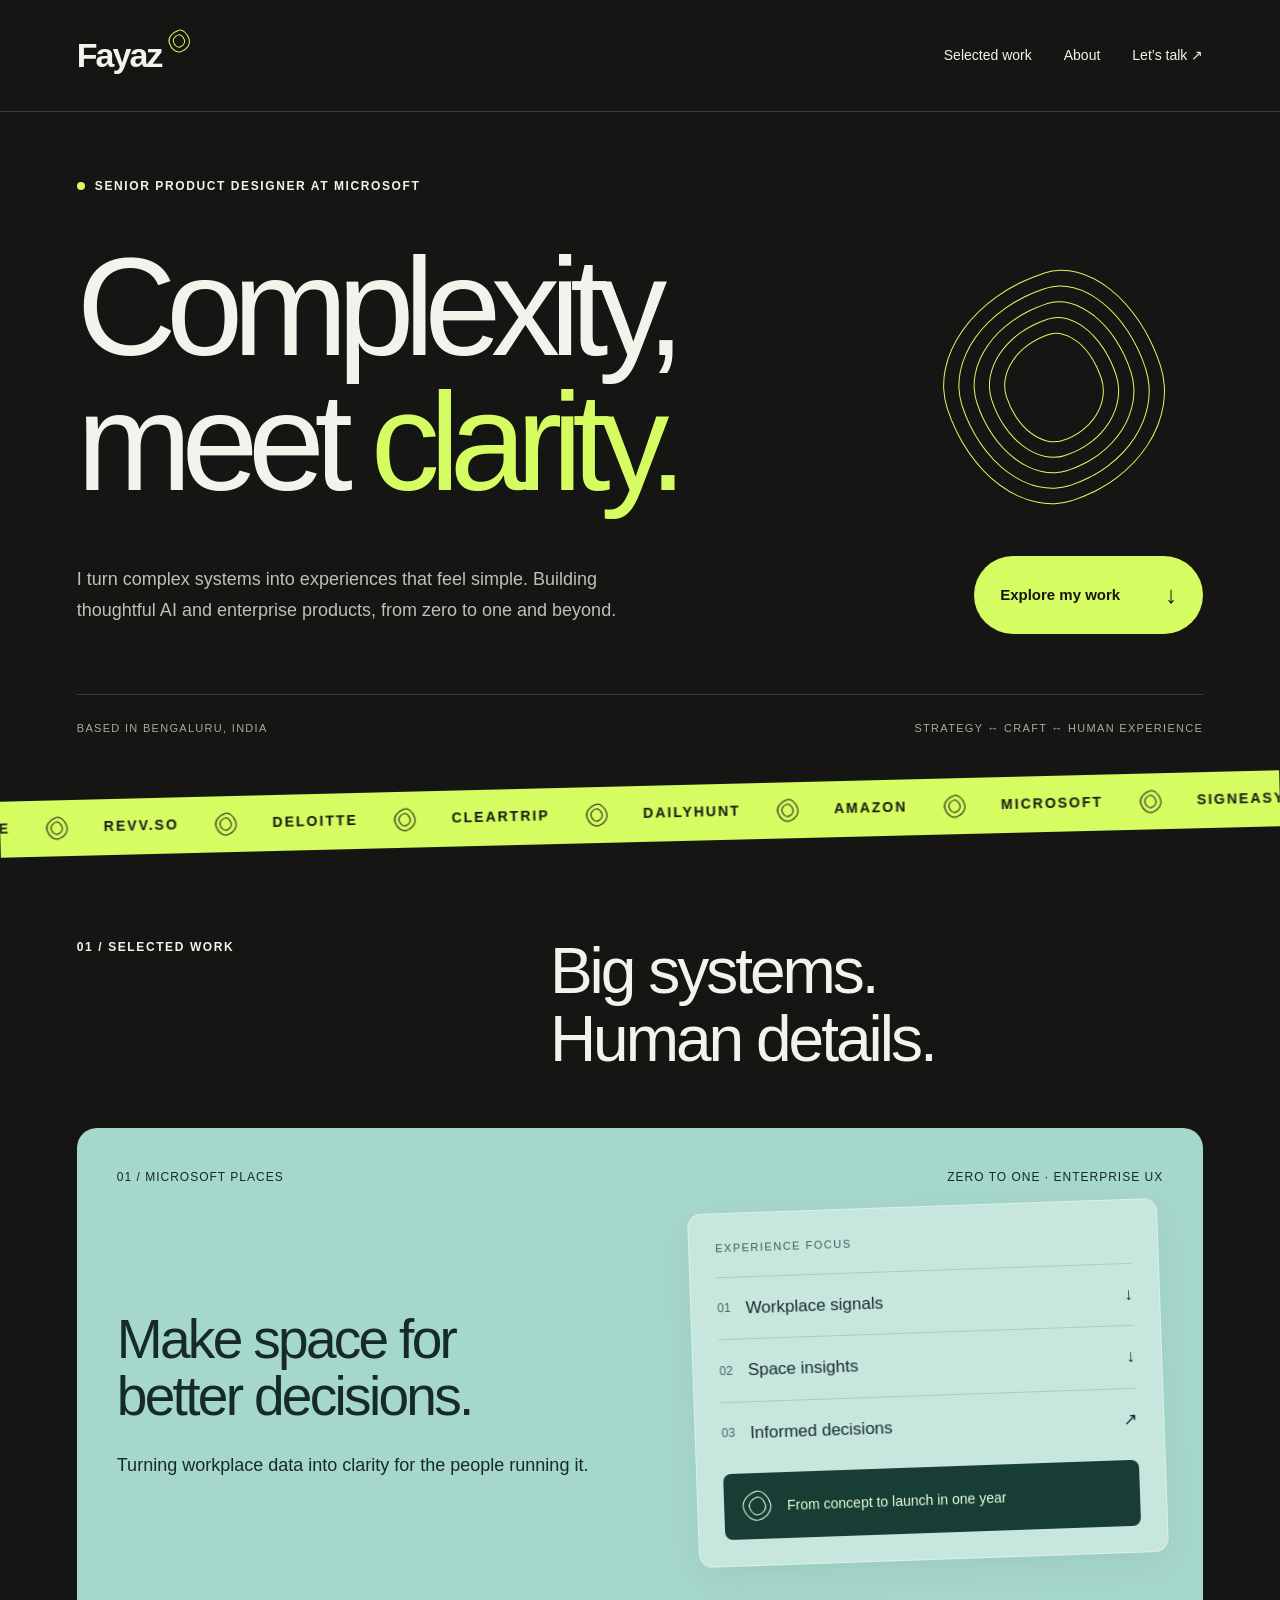
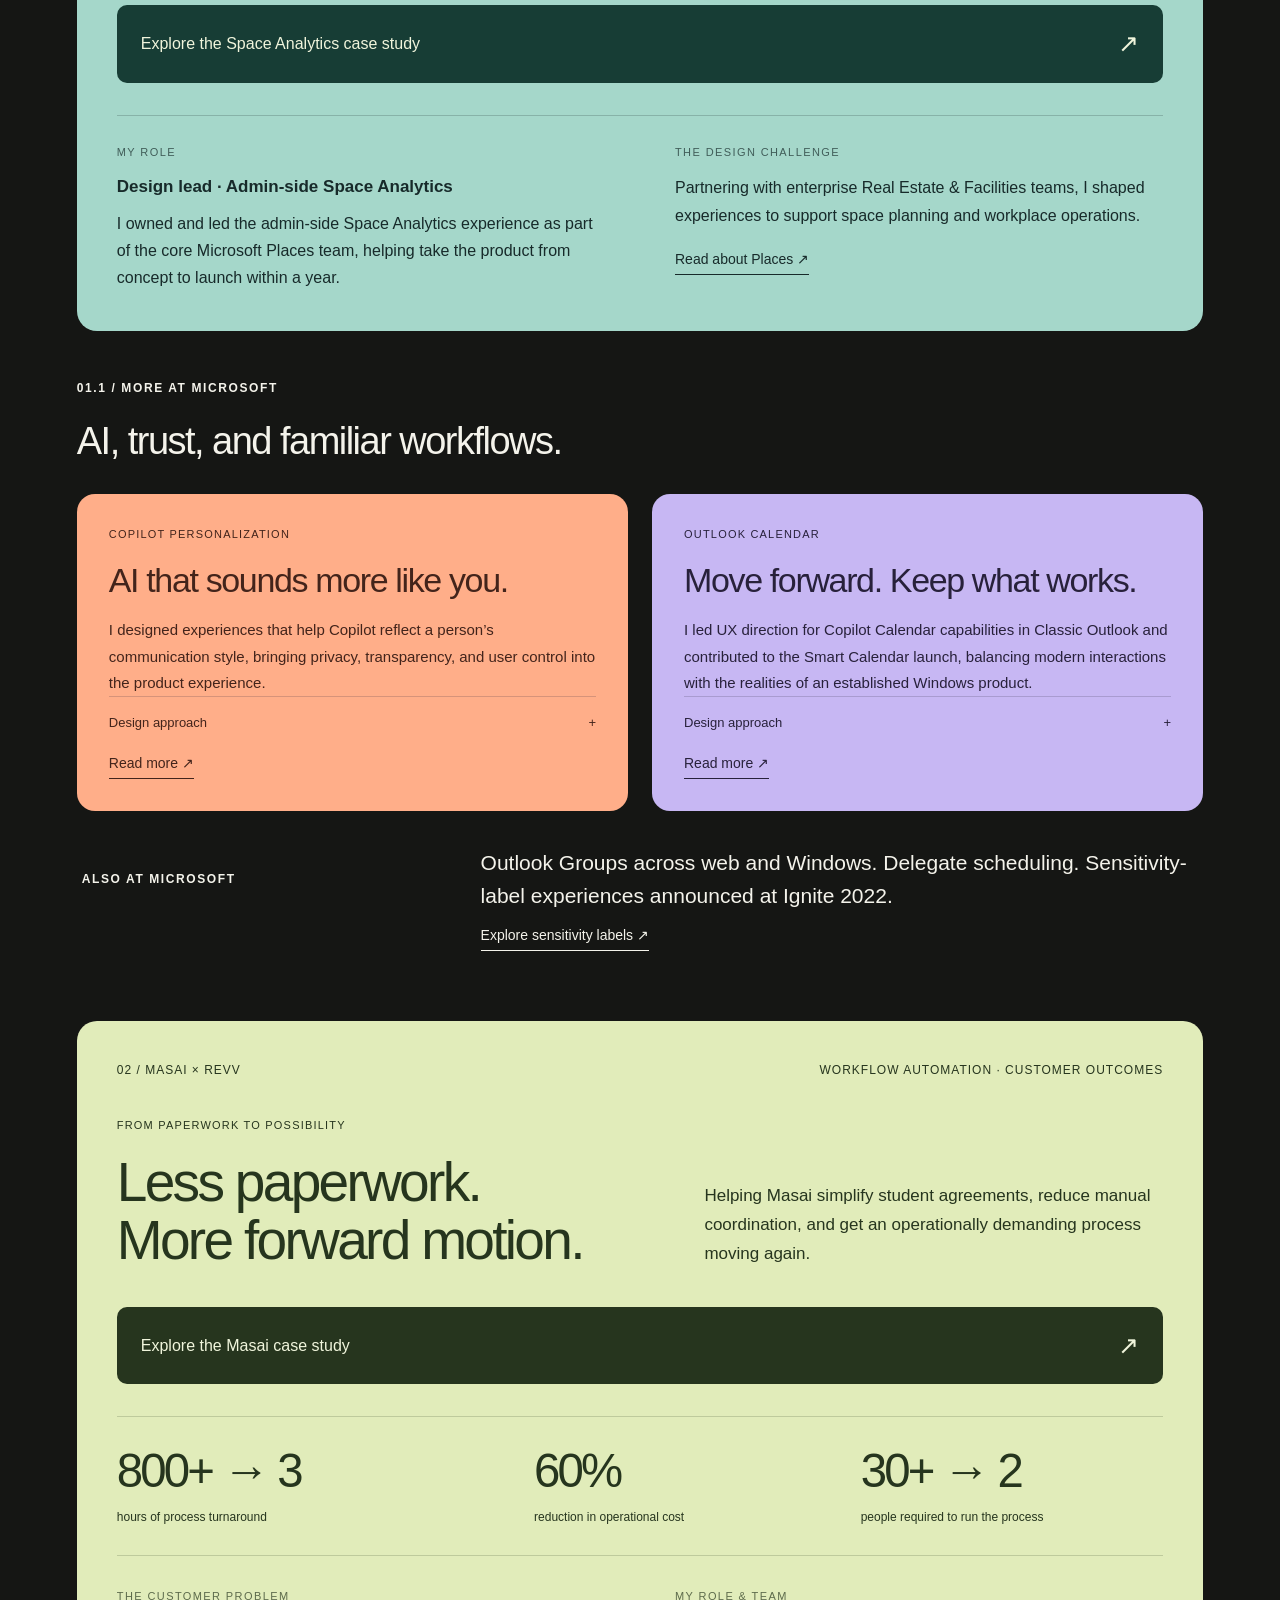
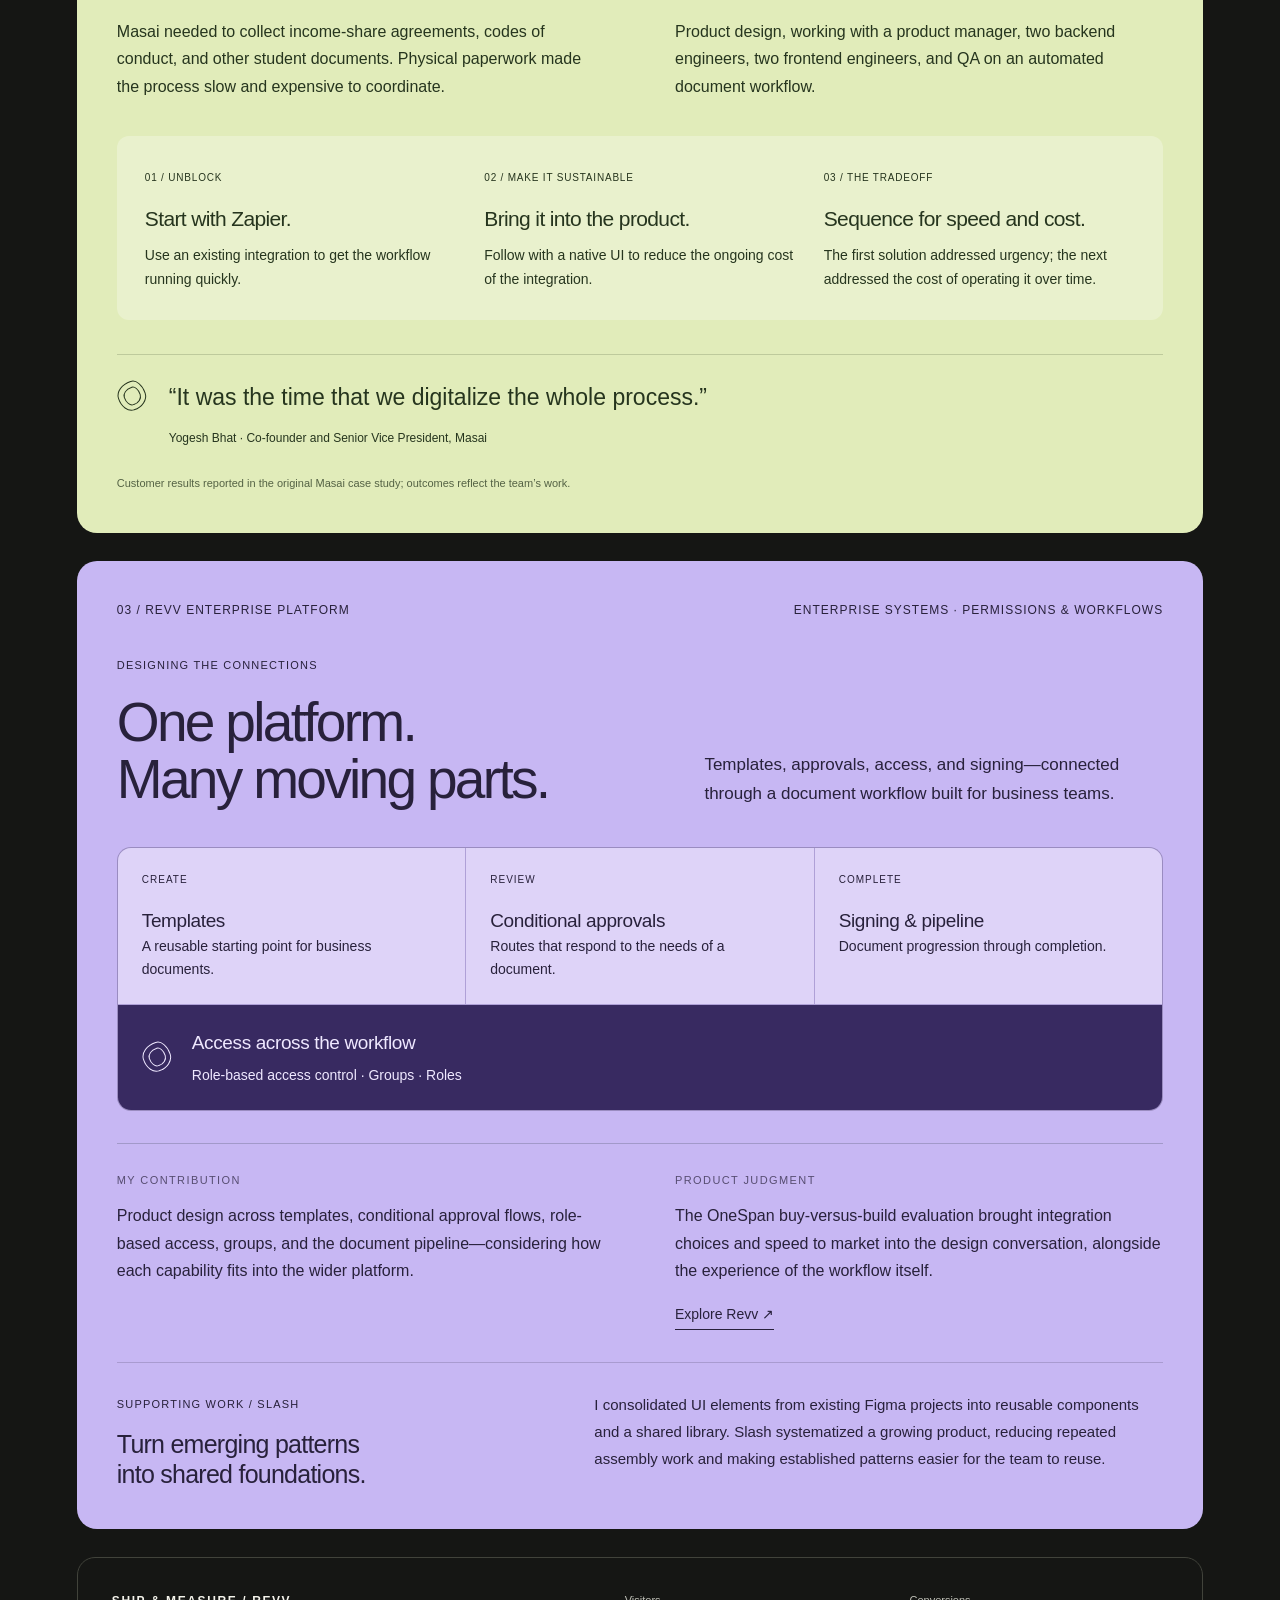
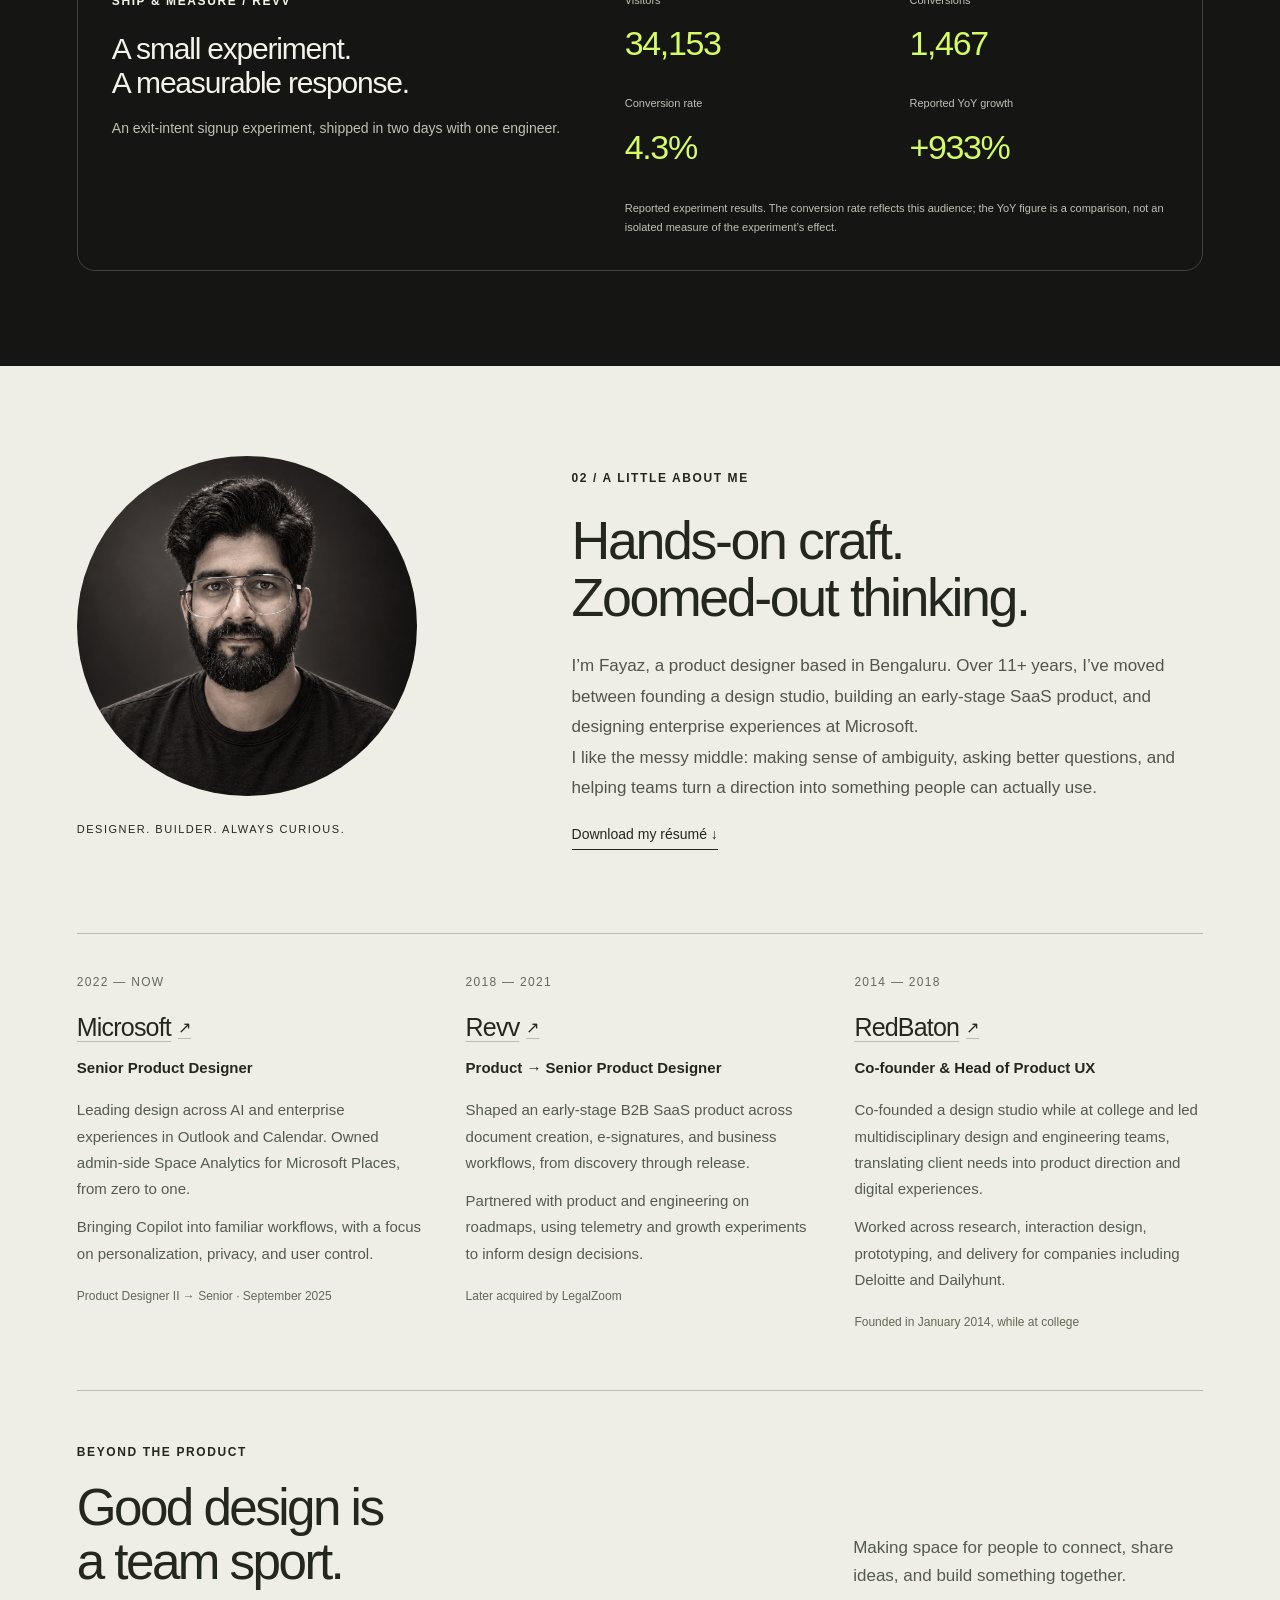
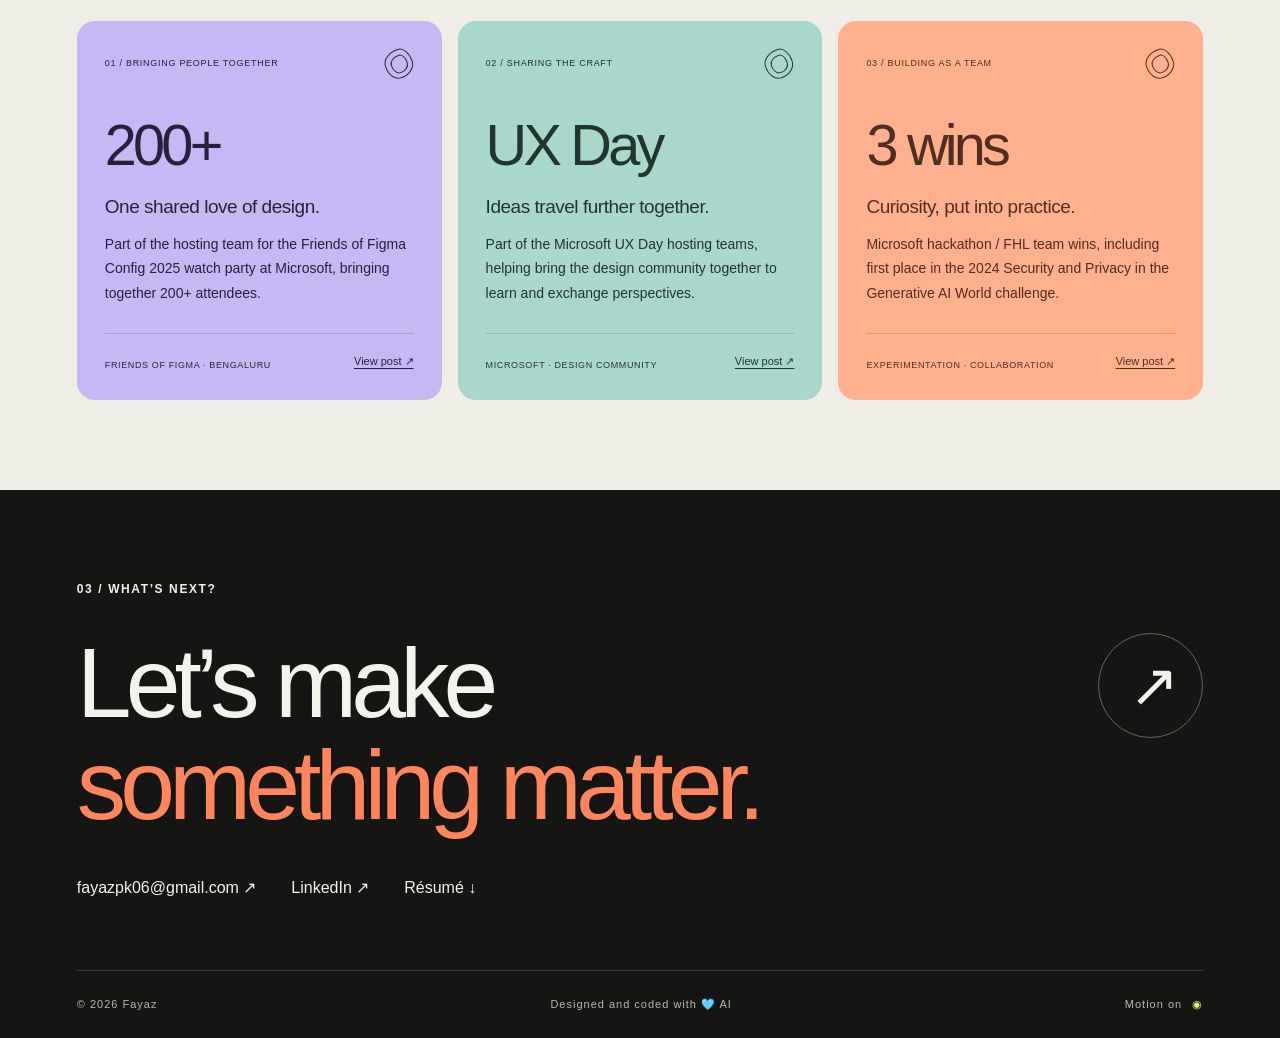
==== commit 4c96ecd9: "Add files via upload" ====
--- a/index.html
+++ b/index.html
@@ -12,10 +12,11 @@
     <meta property="og:description" content="Designing clarity in complex systems. Selected work across Microsoft Places, Copilot and Outlook." />
     <meta property="og:type" content="website" />
     <meta property="og:url" content="https://fayazpk06.github.io/" />
-    <script type="module" crossorigin src="./assets/index-58wwZ6B5.js"></script>
-    <link rel="stylesheet" crossorigin href="./assets/index-BdPNsEcC.css">
+    <script type="module" crossorigin src="./assets/home-DRB7X67c.js"></script>
+    <link rel="modulepreload" crossorigin href="./assets/globals-UuQDQ-sF.js">
+    <link rel="stylesheet" crossorigin href="./assets/globals-DNzyFiwI.css">
   </head>
   <body>
-    <div id="root"><main><a class="skip" href="#work">Skip to selected work</a><nav class="nav"><a class="wordmark" href="#" aria-label="Fayaz home">Fayaz<span aria-hidden="true" class="organic-mark organic-mini"><span class="organic-ring"></span><span class="organic-ring"></span></span></a><div><a href="#work">Selected work</a><a href="#about">About</a><a href="#contact">Let’s talk ↗</a></div></nav><section class="hero"><p class="eyebrow"><i></i> SENIOR PRODUCT DESIGNER AT MICROSOFT</p><h1>Complexity,<br/>meet <em>clarity.</em><span aria-hidden="true" class="organic-mark organic-accent"><span class="organic-ring"></span><span class="organic-ring"></span><span class="organic-ring"></span><span class="organic-ring"></span><span class="organic-ring"></span></span></h1><div class="hero-bottom"><p>I turn complex systems into experiences that feel simple. Building thoughtful AI and enterprise products, from zero to one and beyond.</p><a class="button" href="#work">Explore my work <span>↓</span></a></div><div class="hero-meta"><span>BASED IN BENGALURU, INDIA</span><span>STRATEGY ↔ CRAFT ↔ HUMAN EXPERIENCE</span></div></section><div class="ticker" role="region" aria-label="Companies, collaborators, and design expertise"><p class="ticker-sr">Companies and collaborators: <!-- -->Mindtickle, Revv.so, Deloitte, Cleartrip, Dailyhunt, Amazon, Microsoft, SignEasy, BYJU’s, Capillary Technologies, BigBasket, Chai Point, Babajob, BlueStone, greytHR, RedBaton<!-- -->. Expertise: <!-- -->B2B SaaS, AI Forward Designs, Product Integrations, Brand Building, Enterprise UX, Zero to One, Product Strategy, Human-Centered Design, User Research, Interaction Design, Information Architecture, Rapid Prototyping, Growth Experiments, Workflow Automation, Cross-Platform Experiences, Privacy &amp; Trust<!-- -->.</p><div class="ticker-track" aria-hidden="true"><span><span>MINDTICKLE<!-- --> <b class="ticker-mark"><span aria-hidden="true" class="organic-mark organic-mini"><span class="organic-ring"></span><span class="organic-ring"></span></span></b> </span><span>REVV.SO<!-- --> <b class="ticker-mark"><span aria-hidden="true" class="organic-mark organic-mini"><span class="organic-ring"></span><span class="organic-ring"></span></span></b> </span><span>DELOITTE<!-- --> <b class="ticker-mark"><span aria-hidden="true" class="organic-mark organic-mini"><span class="organic-ring"></span><span class="organic-ring"></span></span></b> </span><span>CLEARTRIP<!-- --> <b class="ticker-mark"><span aria-hidden="true" class="organic-mark organic-mini"><span class="organic-ring"></span><span class="organic-ring"></span></span></b> </span><span>DAILYHUNT<!-- --> <b class="ticker-mark"><span aria-hidden="true" class="organic-mark organic-mini"><span class="organic-ring"></span><span class="organic-ring"></span></span></b> </span><span>AMAZON<!-- --> <b class="ticker-mark"><span aria-hidden="true" class="organic-mark organic-mini"><span class="organic-ring"></span><span class="organic-ring"></span></span></b> </span><span>MICROSOFT<!-- --> <b class="ticker-mark"><span aria-hidden="true" class="organic-mark organic-mini"><span class="organic-ring"></span><span class="organic-ring"></span></span></b> </span><span>SIGNEASY<!-- --> <b class="ticker-mark"><span aria-hidden="true" class="organic-mark organic-mini"><span class="organic-ring"></span><span class="organic-ring"></span></span></b> </span><span>BYJU’S<!-- --> <b class="ticker-mark"><span aria-hidden="true" class="organic-mark organic-mini"><span class="organic-ring"></span><span class="organic-ring"></span></span></b> </span><span>CAPILLARY TECHNOLOGIES<!-- --> <b class="ticker-mark"><span aria-hidden="true" class="organic-mark organic-mini"><span class="organic-ring"></span><span class="organic-ring"></span></span></b> </span><span>BIGBASKET<!-- --> <b class="ticker-mark"><span aria-hidden="true" class="organic-mark organic-mini"><span class="organic-ring"></span><span class="organic-ring"></span></span></b> </span><span>CHAI POINT<!-- --> <b class="ticker-mark"><span aria-hidden="true" class="organic-mark organic-mini"><span class="organic-ring"></span><span class="organic-ring"></span></span></b> </span><span>BABAJOB<!-- --> <b class="ticker-mark"><span aria-hidden="true" class="organic-mark organic-mini"><span class="organic-ring"></span><span class="organic-ring"></span></span></b> </span><span>BLUESTONE<!-- --> <b class="ticker-mark"><span aria-hidden="true" class="organic-mark organic-mini"><span class="organic-ring"></span><span class="organic-ring"></span></span></b> </span><span>GREYTHR<!-- --> <b class="ticker-mark"><span aria-hidden="true" class="organic-mark organic-mini"><span class="organic-ring"></span><span class="organic-ring"></span></span></b> </span><span>REDBATON<!-- --> <b class="ticker-mark"><span aria-hidden="true" class="organic-mark organic-mini"><span class="organic-ring"></span><span class="organic-ring"></span></span></b> </span><span>B2B SAAS<!-- --> <b class="ticker-mark"><span aria-hidden="true" class="organic-mark organic-mini"><span class="organic-ring"></span><span class="organic-ring"></span></span></b> </span><span>AI FORWARD DESIGNS<!-- --> <b class="ticker-mark"><span aria-hidden="true" class="organic-mark organic-mini"><span class="organic-ring"></span><span class="organic-ring"></span></span></b> </span><span>PRODUCT INTEGRATIONS<!-- --> <b class="ticker-mark"><span aria-hidden="true" class="organic-mark organic-mini"><span class="organic-ring"></span><span class="organic-ring"></span></span></b> </span><span>BRAND BUILDING<!-- --> <b class="ticker-mark"><span aria-hidden="true" class="organic-mark organic-mini"><span class="organic-ring"></span><span class="organic-ring"></span></span></b> </span><span>ENTERPRISE UX<!-- --> <b class="ticker-mark"><span aria-hidden="true" class="organic-mark organic-mini"><span class="organic-ring"></span><span class="organic-ring"></span></span></b> </span><span>ZERO TO ONE<!-- --> <b class="ticker-mark"><span aria-hidden="true" class="organic-mark organic-mini"><span class="organic-ring"></span><span class="organic-ring"></span></span></b> </span><span>PRODUCT STRATEGY<!-- --> <b class="ticker-mark"><span aria-hidden="true" class="organic-mark organic-mini"><span class="organic-ring"></span><span class="organic-ring"></span></span></b> </span><span>HUMAN-CENTERED DESIGN<!-- --> <b class="ticker-mark"><span aria-hidden="true" class="organic-mark organic-mini"><span class="organic-ring"></span><span class="organic-ring"></span></span></b> </span><span>USER RESEARCH<!-- --> <b class="ticker-mark"><span aria-hidden="true" class="organic-mark organic-mini"><span class="organic-ring"></span><span class="organic-ring"></span></span></b> </span><span>INTERACTION DESIGN<!-- --> <b class="ticker-mark"><span aria-hidden="true" class="organic-mark organic-mini"><span class="organic-ring"></span><span class="organic-ring"></span></span></b> </span><span>INFORMATION ARCHITECTURE<!-- --> <b class="ticker-mark"><span aria-hidden="true" class="organic-mark organic-mini"><span class="organic-ring"></span><span class="organic-ring"></span></span></b> </span><span>RAPID PROTOTYPING<!-- --> <b class="ticker-mark"><span aria-hidden="true" class="organic-mark organic-mini"><span class="organic-ring"></span><span class="organic-ring"></span></span></b> </span><span>GROWTH EXPERIMENTS<!-- --> <b class="ticker-mark"><span aria-hidden="true" class="organic-mark organic-mini"><span class="organic-ring"></span><span class="organic-ring"></span></span></b> </span><span>WORKFLOW AUTOMATION<!-- --> <b class="ticker-mark"><span aria-hidden="true" class="organic-mark organic-mini"><span class="organic-ring"></span><span class="organic-ring"></span></span></b> </span><span>CROSS-PLATFORM EXPERIENCES<!-- --> <b class="ticker-mark"><span aria-hidden="true" class="organic-mark organic-mini"><span class="organic-ring"></span><span class="organic-ring"></span></span></b> </span><span>PRIVACY &amp; TRUST<!-- --> <b class="ticker-mark"><span aria-hidden="true" class="organic-mark organic-mini"><span class="organic-ring"></span><span class="organic-ring"></span></span></b> </span></span><span><span>MINDTICKLE<!-- --> <b class="ticker-mark"><span aria-hidden="true" class="organic-mark organic-mini"><span class="organic-ring"></span><span class="organic-ring"></span></span></b> </span><span>REVV.SO<!-- --> <b class="ticker-mark"><span aria-hidden="true" class="organic-mark organic-mini"><span class="organic-ring"></span><span class="organic-ring"></span></span></b> </span><span>DELOITTE<!-- --> <b class="ticker-mark"><span aria-hidden="true" class="organic-mark organic-mini"><span class="organic-ring"></span><span class="organic-ring"></span></span></b> </span><span>CLEARTRIP<!-- --> <b class="ticker-mark"><span aria-hidden="true" class="organic-mark organic-mini"><span class="organic-ring"></span><span class="organic-ring"></span></span></b> </span><span>DAILYHUNT<!-- --> <b class="ticker-mark"><span aria-hidden="true" class="organic-mark organic-mini"><span class="organic-ring"></span><span class="organic-ring"></span></span></b> </span><span>AMAZON<!-- --> <b class="ticker-mark"><span aria-hidden="true" class="organic-mark organic-mini"><span class="organic-ring"></span><span class="organic-ring"></span></span></b> </span><span>MICROSOFT<!-- --> <b class="ticker-mark"><span aria-hidden="true" class="organic-mark organic-mini"><span class="organic-ring"></span><span class="organic-ring"></span></span></b> </span><span>SIGNEASY<!-- --> <b class="ticker-mark"><span aria-hidden="true" class="organic-mark organic-mini"><span class="organic-ring"></span><span class="organic-ring"></span></span></b> </span><span>BYJU’S<!-- --> <b class="ticker-mark"><span aria-hidden="true" class="organic-mark organic-mini"><span class="organic-ring"></span><span class="organic-ring"></span></span></b> </span><span>CAPILLARY TECHNOLOGIES<!-- --> <b class="ticker-mark"><span aria-hidden="true" class="organic-mark organic-mini"><span class="organic-ring"></span><span class="organic-ring"></span></span></b> </span><span>BIGBASKET<!-- --> <b class="ticker-mark"><span aria-hidden="true" class="organic-mark organic-mini"><span class="organic-ring"></span><span class="organic-ring"></span></span></b> </span><span>CHAI POINT<!-- --> <b class="ticker-mark"><span aria-hidden="true" class="organic-mark organic-mini"><span class="organic-ring"></span><span class="organic-ring"></span></span></b> </span><span>BABAJOB<!-- --> <b class="ticker-mark"><span aria-hidden="true" class="organic-mark organic-mini"><span class="organic-ring"></span><span class="organic-ring"></span></span></b> </span><span>BLUESTONE<!-- --> <b class="ticker-mark"><span aria-hidden="true" class="organic-mark organic-mini"><span class="organic-ring"></span><span class="organic-ring"></span></span></b> </span><span>GREYTHR<!-- --> <b class="ticker-mark"><span aria-hidden="true" class="organic-mark organic-mini"><span class="organic-ring"></span><span class="organic-ring"></span></span></b> </span><span>REDBATON<!-- --> <b class="ticker-mark"><span aria-hidden="true" class="organic-mark organic-mini"><span class="organic-ring"></span><span class="organic-ring"></span></span></b> </span><span>B2B SAAS<!-- --> <b class="ticker-mark"><span aria-hidden="true" class="organic-mark organic-mini"><span class="organic-ring"></span><span class="organic-ring"></span></span></b> </span><span>AI FORWARD DESIGNS<!-- --> <b class="ticker-mark"><span aria-hidden="true" class="organic-mark organic-mini"><span class="organic-ring"></span><span class="organic-ring"></span></span></b> </span><span>PRODUCT INTEGRATIONS<!-- --> <b class="ticker-mark"><span aria-hidden="true" class="organic-mark organic-mini"><span class="organic-ring"></span><span class="organic-ring"></span></span></b> </span><span>BRAND BUILDING<!-- --> <b class="ticker-mark"><span aria-hidden="true" class="organic-mark organic-mini"><span class="organic-ring"></span><span class="organic-ring"></span></span></b> </span><span>ENTERPRISE UX<!-- --> <b class="ticker-mark"><span aria-hidden="true" class="organic-mark organic-mini"><span class="organic-ring"></span><span class="organic-ring"></span></span></b> </span><span>ZERO TO ONE<!-- --> <b class="ticker-mark"><span aria-hidden="true" class="organic-mark organic-mini"><span class="organic-ring"></span><span class="organic-ring"></span></span></b> </span><span>PRODUCT STRATEGY<!-- --> <b class="ticker-mark"><span aria-hidden="true" class="organic-mark organic-mini"><span class="organic-ring"></span><span class="organic-ring"></span></span></b> </span><span>HUMAN-CENTERED DESIGN<!-- --> <b class="ticker-mark"><span aria-hidden="true" class="organic-mark organic-mini"><span class="organic-ring"></span><span class="organic-ring"></span></span></b> </span><span>USER RESEARCH<!-- --> <b class="ticker-mark"><span aria-hidden="true" class="organic-mark organic-mini"><span class="organic-ring"></span><span class="organic-ring"></span></span></b> </span><span>INTERACTION DESIGN<!-- --> <b class="ticker-mark"><span aria-hidden="true" class="organic-mark organic-mini"><span class="organic-ring"></span><span class="organic-ring"></span></span></b> </span><span>INFORMATION ARCHITECTURE<!-- --> <b class="ticker-mark"><span aria-hidden="true" class="organic-mark organic-mini"><span class="organic-ring"></span><span class="organic-ring"></span></span></b> </span><span>RAPID PROTOTYPING<!-- --> <b class="ticker-mark"><span aria-hidden="true" class="organic-mark organic-mini"><span class="organic-ring"></span><span class="organic-ring"></span></span></b> </span><span>GROWTH EXPERIMENTS<!-- --> <b class="ticker-mark"><span aria-hidden="true" class="organic-mark organic-mini"><span class="organic-ring"></span><span class="organic-ring"></span></span></b> </span><span>WORKFLOW AUTOMATION<!-- --> <b class="ticker-mark"><span aria-hidden="true" class="organic-mark organic-mini"><span class="organic-ring"></span><span class="organic-ring"></span></span></b> </span><span>CROSS-PLATFORM EXPERIENCES<!-- --> <b class="ticker-mark"><span aria-hidden="true" class="organic-mark organic-mini"><span class="organic-ring"></span><span class="organic-ring"></span></span></b> </span><span>PRIVACY &amp; TRUST<!-- --> <b class="ticker-mark"><span aria-hidden="true" class="organic-mark organic-mini"><span class="organic-ring"></span><span class="organic-ring"></span></span></b> </span></span><span><span>MINDTICKLE<!-- --> <b class="ticker-mark"><span aria-hidden="true" class="organic-mark organic-mini"><span class="organic-ring"></span><span class="organic-ring"></span></span></b> </span><span>REVV.SO<!-- --> <b class="ticker-mark"><span aria-hidden="true" class="organic-mark organic-mini"><span class="organic-ring"></span><span class="organic-ring"></span></span></b> </span><span>DELOITTE<!-- --> <b class="ticker-mark"><span aria-hidden="true" class="organic-mark organic-mini"><span class="organic-ring"></span><span class="organic-ring"></span></span></b> </span><span>CLEARTRIP<!-- --> <b class="ticker-mark"><span aria-hidden="true" class="organic-mark organic-mini"><span class="organic-ring"></span><span class="organic-ring"></span></span></b> </span><span>DAILYHUNT<!-- --> <b class="ticker-mark"><span aria-hidden="true" class="organic-mark organic-mini"><span class="organic-ring"></span><span class="organic-ring"></span></span></b> </span><span>AMAZON<!-- --> <b class="ticker-mark"><span aria-hidden="true" class="organic-mark organic-mini"><span class="organic-ring"></span><span class="organic-ring"></span></span></b> </span><span>MICROSOFT<!-- --> <b class="ticker-mark"><span aria-hidden="true" class="organic-mark organic-mini"><span class="organic-ring"></span><span class="organic-ring"></span></span></b> </span><span>SIGNEASY<!-- --> <b class="ticker-mark"><span aria-hidden="true" class="organic-mark organic-mini"><span class="organic-ring"></span><span class="organic-ring"></span></span></b> </span><span>BYJU’S<!-- --> <b class="ticker-mark"><span aria-hidden="true" class="organic-mark organic-mini"><span class="organic-ring"></span><span class="organic-ring"></span></span></b> </span><span>CAPILLARY TECHNOLOGIES<!-- --> <b class="ticker-mark"><span aria-hidden="true" class="organic-mark organic-mini"><span class="organic-ring"></span><span class="organic-ring"></span></span></b> </span><span>BIGBASKET<!-- --> <b class="ticker-mark"><span aria-hidden="true" class="organic-mark organic-mini"><span class="organic-ring"></span><span class="organic-ring"></span></span></b> </span><span>CHAI POINT<!-- --> <b class="ticker-mark"><span aria-hidden="true" class="organic-mark organic-mini"><span class="organic-ring"></span><span class="organic-ring"></span></span></b> </span><span>BABAJOB<!-- --> <b class="ticker-mark"><span aria-hidden="true" class="organic-mark organic-mini"><span class="organic-ring"></span><span class="organic-ring"></span></span></b> </span><span>BLUESTONE<!-- --> <b class="ticker-mark"><span aria-hidden="true" class="organic-mark organic-mini"><span class="organic-ring"></span><span class="organic-ring"></span></span></b> </span><span>GREYTHR<!-- --> <b class="ticker-mark"><span aria-hidden="true" class="organic-mark organic-mini"><span class="organic-ring"></span><span class="organic-ring"></span></span></b> </span><span>REDBATON<!-- --> <b class="ticker-mark"><span aria-hidden="true" class="organic-mark organic-mini"><span class="organic-ring"></span><span class="organic-ring"></span></span></b> </span><span>B2B SAAS<!-- --> <b class="ticker-mark"><span aria-hidden="true" class="organic-mark organic-mini"><span class="organic-ring"></span><span class="organic-ring"></span></span></b> </span><span>AI FORWARD DESIGNS<!-- --> <b class="ticker-mark"><span aria-hidden="true" class="organic-mark organic-mini"><span class="organic-ring"></span><span class="organic-ring"></span></span></b> </span><span>PRODUCT INTEGRATIONS<!-- --> <b class="ticker-mark"><span aria-hidden="true" class="organic-mark organic-mini"><span class="organic-ring"></span><span class="organic-ring"></span></span></b> </span><span>BRAND BUILDING<!-- --> <b class="ticker-mark"><span aria-hidden="true" class="organic-mark organic-mini"><span class="organic-ring"></span><span class="organic-ring"></span></span></b> </span><span>ENTERPRISE UX<!-- --> <b class="ticker-mark"><span aria-hidden="true" class="organic-mark organic-mini"><span class="organic-ring"></span><span class="organic-ring"></span></span></b> </span><span>ZERO TO ONE<!-- --> <b class="ticker-mark"><span aria-hidden="true" class="organic-mark organic-mini"><span class="organic-ring"></span><span class="organic-ring"></span></span></b> </span><span>PRODUCT STRATEGY<!-- --> <b class="ticker-mark"><span aria-hidden="true" class="organic-mark organic-mini"><span class="organic-ring"></span><span class="organic-ring"></span></span></b> </span><span>HUMAN-CENTERED DESIGN<!-- --> <b class="ticker-mark"><span aria-hidden="true" class="organic-mark organic-mini"><span class="organic-ring"></span><span class="organic-ring"></span></span></b> </span><span>USER RESEARCH<!-- --> <b class="ticker-mark"><span aria-hidden="true" class="organic-mark organic-mini"><span class="organic-ring"></span><span class="organic-ring"></span></span></b> </span><span>INTERACTION DESIGN<!-- --> <b class="ticker-mark"><span aria-hidden="true" class="organic-mark organic-mini"><span class="organic-ring"></span><span class="organic-ring"></span></span></b> </span><span>INFORMATION ARCHITECTURE<!-- --> <b class="ticker-mark"><span aria-hidden="true" class="organic-mark organic-mini"><span class="organic-ring"></span><span class="organic-ring"></span></span></b> </span><span>RAPID PROTOTYPING<!-- --> <b class="ticker-mark"><span aria-hidden="true" class="organic-mark organic-mini"><span class="organic-ring"></span><span class="organic-ring"></span></span></b> </span><span>GROWTH EXPERIMENTS<!-- --> <b class="ticker-mark"><span aria-hidden="true" class="organic-mark organic-mini"><span class="organic-ring"></span><span class="organic-ring"></span></span></b> </span><span>WORKFLOW AUTOMATION<!-- --> <b class="ticker-mark"><span aria-hidden="true" class="organic-mark organic-mini"><span class="organic-ring"></span><span class="organic-ring"></span></span></b> </span><span>CROSS-PLATFORM EXPERIENCES<!-- --> <b class="ticker-mark"><span aria-hidden="true" class="organic-mark organic-mini"><span class="organic-ring"></span><span class="organic-ring"></span></span></b> </span><span>PRIVACY &amp; TRUST<!-- --> <b class="ticker-mark"><span aria-hidden="true" class="organic-mark organic-mini"><span class="organic-ring"></span><span class="organic-ring"></span></span></b> </span></span><span><span>MINDTICKLE<!-- --> <b class="ticker-mark"><span aria-hidden="true" class="organic-mark organic-mini"><span class="organic-ring"></span><span class="organic-ring"></span></span></b> </span><span>REVV.SO<!-- --> <b class="ticker-mark"><span aria-hidden="true" class="organic-mark organic-mini"><span class="organic-ring"></span><span class="organic-ring"></span></span></b> </span><span>DELOITTE<!-- --> <b class="ticker-mark"><span aria-hidden="true" class="organic-mark organic-mini"><span class="organic-ring"></span><span class="organic-ring"></span></span></b> </span><span>CLEARTRIP<!-- --> <b class="ticker-mark"><span aria-hidden="true" class="organic-mark organic-mini"><span class="organic-ring"></span><span class="organic-ring"></span></span></b> </span><span>DAILYHUNT<!-- --> <b class="ticker-mark"><span aria-hidden="true" class="organic-mark organic-mini"><span class="organic-ring"></span><span class="organic-ring"></span></span></b> </span><span>AMAZON<!-- --> <b class="ticker-mark"><span aria-hidden="true" class="organic-mark organic-mini"><span class="organic-ring"></span><span class="organic-ring"></span></span></b> </span><span>MICROSOFT<!-- --> <b class="ticker-mark"><span aria-hidden="true" class="organic-mark organic-mini"><span class="organic-ring"></span><span class="organic-ring"></span></span></b> </span><span>SIGNEASY<!-- --> <b class="ticker-mark"><span aria-hidden="true" class="organic-mark organic-mini"><span class="organic-ring"></span><span class="organic-ring"></span></span></b> </span><span>BYJU’S<!-- --> <b class="ticker-mark"><span aria-hidden="true" class="organic-mark organic-mini"><span class="organic-ring"></span><span class="organic-ring"></span></span></b> </span><span>CAPILLARY TECHNOLOGIES<!-- --> <b class="ticker-mark"><span aria-hidden="true" class="organic-mark organic-mini"><span class="organic-ring"></span><span class="organic-ring"></span></span></b> </span><span>BIGBASKET<!-- --> <b class="ticker-mark"><span aria-hidden="true" class="organic-mark organic-mini"><span class="organic-ring"></span><span class="organic-ring"></span></span></b> </span><span>CHAI POINT<!-- --> <b class="ticker-mark"><span aria-hidden="true" class="organic-mark organic-mini"><span class="organic-ring"></span><span class="organic-ring"></span></span></b> </span><span>BABAJOB<!-- --> <b class="ticker-mark"><span aria-hidden="true" class="organic-mark organic-mini"><span class="organic-ring"></span><span class="organic-ring"></span></span></b> </span><span>BLUESTONE<!-- --> <b class="ticker-mark"><span aria-hidden="true" class="organic-mark organic-mini"><span class="organic-ring"></span><span class="organic-ring"></span></span></b> </span><span>GREYTHR<!-- --> <b class="ticker-mark"><span aria-hidden="true" class="organic-mark organic-mini"><span class="organic-ring"></span><span class="organic-ring"></span></span></b> </span><span>REDBATON<!-- --> <b class="ticker-mark"><span aria-hidden="true" class="organic-mark organic-mini"><span class="organic-ring"></span><span class="organic-ring"></span></span></b> </span><span>B2B SAAS<!-- --> <b class="ticker-mark"><span aria-hidden="true" class="organic-mark organic-mini"><span class="organic-ring"></span><span class="organic-ring"></span></span></b> </span><span>AI FORWARD DESIGNS<!-- --> <b class="ticker-mark"><span aria-hidden="true" class="organic-mark organic-mini"><span class="organic-ring"></span><span class="organic-ring"></span></span></b> </span><span>PRODUCT INTEGRATIONS<!-- --> <b class="ticker-mark"><span aria-hidden="true" class="organic-mark organic-mini"><span class="organic-ring"></span><span class="organic-ring"></span></span></b> </span><span>BRAND BUILDING<!-- --> <b class="ticker-mark"><span aria-hidden="true" class="organic-mark organic-mini"><span class="organic-ring"></span><span class="organic-ring"></span></span></b> </span><span>ENTERPRISE UX<!-- --> <b class="ticker-mark"><span aria-hidden="true" class="organic-mark organic-mini"><span class="organic-ring"></span><span class="organic-ring"></span></span></b> </span><span>ZERO TO ONE<!-- --> <b class="ticker-mark"><span aria-hidden="true" class="organic-mark organic-mini"><span class="organic-ring"></span><span class="organic-ring"></span></span></b> </span><span>PRODUCT STRATEGY<!-- --> <b class="ticker-mark"><span aria-hidden="true" class="organic-mark organic-mini"><span class="organic-ring"></span><span class="organic-ring"></span></span></b> </span><span>HUMAN-CENTERED DESIGN<!-- --> <b class="ticker-mark"><span aria-hidden="true" class="organic-mark organic-mini"><span class="organic-ring"></span><span class="organic-ring"></span></span></b> </span><span>USER RESEARCH<!-- --> <b class="ticker-mark"><span aria-hidden="true" class="organic-mark organic-mini"><span class="organic-ring"></span><span class="organic-ring"></span></span></b> </span><span>INTERACTION DESIGN<!-- --> <b class="ticker-mark"><span aria-hidden="true" class="organic-mark organic-mini"><span class="organic-ring"></span><span class="organic-ring"></span></span></b> </span><span>INFORMATION ARCHITECTURE<!-- --> <b class="ticker-mark"><span aria-hidden="true" class="organic-mark organic-mini"><span class="organic-ring"></span><span class="organic-ring"></span></span></b> </span><span>RAPID PROTOTYPING<!-- --> <b class="ticker-mark"><span aria-hidden="true" class="organic-mark organic-mini"><span class="organic-ring"></span><span class="organic-ring"></span></span></b> </span><span>GROWTH EXPERIMENTS<!-- --> <b class="ticker-mark"><span aria-hidden="true" class="organic-mark organic-mini"><span class="organic-ring"></span><span class="organic-ring"></span></span></b> </span><span>WORKFLOW AUTOMATION<!-- --> <b class="ticker-mark"><span aria-hidden="true" class="organic-mark organic-mini"><span class="organic-ring"></span><span class="organic-ring"></span></span></b> </span><span>CROSS-PLATFORM EXPERIENCES<!-- --> <b class="ticker-mark"><span aria-hidden="true" class="organic-mark organic-mini"><span class="organic-ring"></span><span class="organic-ring"></span></span></b> </span><span>PRIVACY &amp; TRUST<!-- --> <b class="ticker-mark"><span aria-hidden="true" class="organic-mark organic-mini"><span class="organic-ring"></span><span class="organic-ring"></span></span></b> </span></span></div><button type="button" class="ticker-arrow ticker-arrow-left" aria-label="Scroll text left" title="Scroll text left — hover or hold to speed up"><span aria-hidden="true">←</span></button><button type="button" class="ticker-arrow ticker-arrow-right" aria-label="Scroll text right" title="Scroll text right — hover or hold to speed up"><span aria-hidden="true">→</span></button></div><section id="work" class="work"><div class="section-title reveal"><p class="eyebrow">01 / SELECTED WORK</p><h2>Big systems.<br/>Human details.</h2></div><article class="project reveal places"><div class="project-top"><span>0<!-- -->1<!-- --> / <!-- -->MICROSOFT PLACES</span><span>ZERO TO ONE · ENTERPRISE UX</span></div><div class="project-main"><div><h3><span>Make space for<br/></span><span>better decisions.<br/></span></h3><p class="project-desc">Turning workplace data into clarity for the people running it.</p></div><div class="flow" aria-label="Experience focus"><span class="flow-label">EXPERIENCE FOCUS</span><div class="flow-row"><span class="step-index">0<!-- -->1</span><span>Workplace signals</span><span aria-hidden="true">↓</span></div><div class="flow-row"><span class="step-index">0<!-- -->2</span><span>Space insights</span><span aria-hidden="true">↓</span></div><div class="flow-row"><span class="step-index">0<!-- -->3</span><span>Informed decisions</span><span aria-hidden="true">↗</span></div><div class="flow-result"><span aria-hidden="true" class="organic-mark organic-mini"><span class="organic-ring"></span><span class="organic-ring"></span></span>From concept to launch in one year</div></div></div><div class="project-detail"><div><h4>MY ROLE</h4><strong>Design lead · Admin-side Space Analytics</strong><p>I owned and led the admin-side Space Analytics experience as part of the core Microsoft Places team, helping take the product from concept to launch within a year.</p></div><div><h4>THE DESIGN CHALLENGE</h4><p>Partnering with enterprise Real Estate &amp; Facilities teams, I shaped experiences to support space planning and workplace operations.</p><a class="text-link" href="https://www.theverge.com/2024/5/13/24155204/microsoft-places-ai-hybrid-office-feature" target="_blank" rel="noreferrer">Read about Places<!-- --> ↗</a></div></div></article><section class="microsoft-more reveal" aria-labelledby="microsoft-more-title"><div class="work-subheading"><p class="eyebrow">01.1 / MORE AT MICROSOFT</p><h3 id="microsoft-more-title">AI, trust, and familiar workflows.</h3></div><div class="microsoft-grid"><article class="microsoft-card copilot"><p class="case-kicker">Copilot Personalization</p><h4>AI that sounds more like you.</h4><p>I designed experiences that help Copilot reflect a person’s communication style, bringing privacy, transparency, and user control into the product experience.</p><details><summary>Design approach <span aria-hidden="true">+</span></summary><p>The work connects interaction design with notifications, privacy considerations, and approval dependencies—making trust part of the design problem.</p></details><a class="text-link" href="https://support.microsoft.com/en-us/outlook/copilot-pages/draft-an-email-message-with-copilot-in-outlook" target="_blank" rel="noreferrer">Read more<!-- --> ↗</a></article><article class="microsoft-card calendar"><p class="case-kicker">Outlook Calendar</p><h4>Move forward. Keep what works.</h4><p>I led UX direction for Copilot Calendar capabilities in Classic Outlook and contributed to the Smart Calendar launch, balancing modern interactions with the realities of an established Windows product.</p><details><summary>Design approach <span aria-hidden="true">+</span></summary><p>Scenario-based experience reviews, comparisons with new Outlook, and usability studies informed a modernization direction that preserves familiar scheduling workflows.</p></details><a class="text-link" href="https://techcommunity.microsoft.com/blog/outlook/copilot-is-now-available-in-classic-outlook-for-windows/4164427" target="_blank" rel="noreferrer">Read more<!-- --> ↗</a></article></div></section><div class="also reveal"><span class="eyebrow">ALSO AT MICROSOFT</span><p>Outlook Groups across web and Windows. Delegate scheduling. Sensitivity-label experiences announced at Ignite 2022.</p><a class="text-link" href="https://learn.microsoft.com/en-us/purview/sensitivity-labels-meetings" target="_blank" rel="noreferrer">Explore sensitivity labels ↗</a></div><article id="masai" class="project masai reveal"><div class="project-top"><span>02 / MASAI × REVV</span><span>WORKFLOW AUTOMATION · CUSTOMER OUTCOMES</span></div><div class="case-heading"><div><p class="case-kicker">FROM PAPERWORK TO POSSIBILITY</p><h3>Less paperwork.<br/>More forward motion.</h3></div><p>Helping Masai simplify student agreements, reduce manual coordination, and get an operationally demanding process moving again.</p></div><div class="case-metrics" aria-label="Reported Masai customer results"><div><strong>800+ → 3</strong><span>hours of process turnaround</span></div><div><strong>60%</strong><span>reduction in operational cost</span></div><div><strong>30+ → 2</strong><span>people required to run the process</span></div></div><div class="project-detail"><div><h4>THE CUSTOMER PROBLEM</h4><p>Masai needed to collect income-share agreements, codes of conduct, and other student documents. Physical paperwork made the process slow and expensive to coordinate.</p></div><div><h4>MY ROLE &amp; TEAM</h4><p>Product design, working with a product manager, two backend engineers, two frontend engineers, and QA on an automated document workflow.</p></div></div><div class="decision-path"><div><span>01 / UNBLOCK</span><h4>Start with Zapier.</h4><p>Use an existing integration to get the workflow running quickly.</p></div><div><span>02 / MAKE IT SUSTAINABLE</span><h4>Bring it into the product.</h4><p>Follow with a native UI to reduce the ongoing cost of the integration.</p></div><div><span>03 / THE TRADEOFF</span><h4>Sequence for speed and cost.</h4><p>The first solution addressed urgency; the next addressed the cost of operating it over time.</p></div></div><blockquote class="customer-quote"><span aria-hidden="true" class="organic-mark organic-mini"><span class="organic-ring"></span><span class="organic-ring"></span></span><div><p>“It was the time that we digitalize the whole process.”</p><cite>Yogesh Bhat · Co-founder and Senior Vice President, Masai</cite></div></blockquote><p class="case-source">Customer results reported in the original Masai case study; outcomes reflect the team’s work.</p></article><article id="revv-platform" class="project revv-platform reveal"><div class="project-top"><span>03 / REVV ENTERPRISE PLATFORM</span><span>ENTERPRISE SYSTEMS · PERMISSIONS &amp; WORKFLOWS</span></div><div class="case-heading"><div><p class="case-kicker">DESIGNING THE CONNECTIONS</p><h3>One platform.<br/>Many moving parts.</h3></div><p>Templates, approvals, access, and signing—connected through a document workflow built for business teams.</p></div><div class="platform-map" aria-label="Revv platform capabilities"><div><span>CREATE</span><strong>Templates</strong><p>A reusable starting point for business documents.</p></div><div><span>REVIEW</span><strong>Conditional approvals</strong><p>Routes that respond to the needs of a document.</p></div><div><span>COMPLETE</span><strong>Signing &amp; pipeline</strong><p>Document progression through completion.</p></div><div class="permission-layer"><span aria-hidden="true" class="organic-mark organic-mini"><span class="organic-ring"></span><span class="organic-ring"></span></span><div><strong>Access across the workflow</strong><p>Role-based access control · Groups · Roles</p></div></div></div><div class="project-detail"><div><h4>MY CONTRIBUTION</h4><p>Product design across templates, conditional approval flows, role-based access, groups, and the document pipeline—considering how each capability fits into the wider platform.</p></div><div><h4>PRODUCT JUDGMENT</h4><p>The OneSpan buy-versus-build evaluation brought integration choices and speed to market into the design conversation, alongside the experience of the workflow itself.</p><a class="text-link" href="https://www.revv.so/" target="_blank" rel="noreferrer">Explore Revv ↗</a></div></div><div class="supporting-work"><div class="supporting-intro"><span class="case-kicker">SUPPORTING WORK / SLASH</span><h4>Turn emerging patterns<br/>into shared foundations.</h4></div><p>I consolidated UI elements from existing Figma projects into reusable components and a shared library. Slash systematized a growing product, reducing repeated assembly work and making established patterns easier for the team to reuse.</p></div></article><aside class="experiment reveal"><div><p class="eyebrow">SHIP &amp; MEASURE / REVV</p><h3>A small experiment.<br/>A measurable response.</h3><p>An exit-intent signup experiment, shipped in two days with one engineer.</p></div><div><dl class="experiment-metrics"><div><dt>Visitors</dt><dd>34,153</dd></div><div><dt>Conversions</dt><dd>1,467</dd></div><div><dt>Conversion rate</dt><dd>4.3%</dd></div><div><dt>Reported YoY growth</dt><dd>+933%</dd></div></dl><p class="experiment-note">Reported experiment results. The conversion rate reflects this audience; the YoY figure is a comparison, not an isolated measure of the experiment’s effect.</p></div></aside></section><section id="about" class="about"><div class="about-inner"><div class="about-photo reveal"><img src="./fayaz.png" alt="Fayaz PK" width="502" height="502" loading="lazy"/><span class="photo-caption">DESIGNER. BUILDER. ALWAYS CURIOUS.</span></div><div class="about-copy reveal"><p class="eyebrow">02 / A LITTLE ABOUT ME</p><h2>Hands-on craft.<br/>Zoomed-out thinking.</h2><p>I’m Fayaz, a product designer based in Bengaluru. Over 11+ years, I’ve moved between founding a design studio, building an early-stage SaaS product, and designing enterprise experiences at Microsoft.</p><p>I like the messy middle: making sense of ambiguity, asking better questions, and helping teams turn a direction into something people can actually use.</p><a class="text-link" href="./Fayaz-PK-Resume.pdf" download="">Download my résumé ↓</a></div></div><div class="timeline reveal"><div><span>2022 — NOW</span><h3><a class="company-link" href="https://www.microsoft.com/en/microsoft-365/outlook/email-and-calendar-software-microsoft-outlook" target="_blank" rel="noreferrer">Microsoft <span aria-hidden="true">↗</span></a></h3><p class="role-title">Senior Product Designer</p><p class="role-summary">Leading design across AI and enterprise experiences in Outlook and Calendar. Owned admin-side Space Analytics for Microsoft Places, from zero to one.</p><p class="role-summary">Bringing Copilot into familiar workflows, with a focus on personalization, privacy, and user control.</p><small>Product Designer II → Senior · September 2025</small></div><div><span>2018 — 2021</span><h3><a class="company-link" href="https://www.revv.so/" target="_blank" rel="noreferrer">Revv <span aria-hidden="true">↗</span></a></h3><p class="role-title">Product → Senior Product Designer</p><p class="role-summary">Shaped an early-stage B2B SaaS product across document creation, e-signatures, and business workflows, from discovery through release.</p><p class="role-summary">Partnered with product and engineering on roadmaps, using telemetry and growth experiments to inform design decisions.</p><small>Later acquired by LegalZoom</small></div><div><span>2014 — 2018</span><h3><a class="company-link" href="https://redbaton.digital/" target="_blank" rel="noreferrer">RedBaton <span aria-hidden="true">↗</span></a></h3><p class="role-title">Co-founder &amp; Head of Product UX</p><p class="role-summary">Co-founded a design studio while at college and led multidisciplinary design and engineering teams, translating client needs into product direction and digital experiences.</p><p class="role-summary">Worked across research, interaction design, prototyping, and delivery for companies including Deloitte and Dailyhunt.</p><small>Founded in January 2014, while at college</small></div></div><div class="community reveal"><div class="community-heading"><div><p class="eyebrow">BEYOND THE PRODUCT</p><h3>Good design is<br/>a team sport.</h3></div><p>Making space for people to connect, share ideas, and build something together.</p></div><div class="community-cards"><article class="community-card community-figma"><div class="community-card-top"><span>01 / BRINGING PEOPLE TOGETHER</span><span aria-hidden="true" class="organic-mark organic-mini"><span class="organic-ring"></span><span class="organic-ring"></span></span></div><strong class="community-stat">200+</strong><h4>One shared love of design.</h4><p>Part of the hosting team for the Friends of Figma Config 2025 watch party at Microsoft, bringing together 200+ attendees.</p><div class="community-card-footer"><span class="community-tag">FRIENDS OF FIGMA · BENGALURU</span><a class="community-post-link" href="https://www.linkedin.com/posts/shivangiiitb_config-2025-ugcPost-7327712217737375746-DNGO?utm_source=share&amp;utm_medium=member_desktop&amp;rcm=ACoAABSn2uIBha9IByiHrwlSNq_3mX8GJ8fWBQo" target="_blank" rel="noreferrer" aria-label="View Friends of Figma event on LinkedIn">View post ↗</a></div></article><article class="community-card community-ux"><div class="community-card-top"><span>02 / SHARING THE CRAFT</span><span aria-hidden="true" class="organic-mark organic-mini"><span class="organic-ring"></span><span class="organic-ring"></span></span></div><strong class="community-stat">UX Day</strong><h4>Ideas travel further together.</h4><p>Part of the Microsoft UX Day hosting teams, helping bring the design community together to learn and exchange perspectives.</p><div class="community-card-footer"><span class="community-tag">MICROSOFT · DESIGN COMMUNITY</span><a class="community-post-link" href="https://www.linkedin.com/posts/nanhoriya_uxday2025-theaishift-innovation-ugcPost-7304876848939745280-YNaR?utm_source=share&amp;utm_medium=member_desktop&amp;rcm=ACoAABSn2uIBha9IByiHrwlSNq_3mX8GJ8fWBQo" target="_blank" rel="noreferrer" aria-label="View Microsoft UX Day on LinkedIn">View post ↗</a></div></article><article class="community-card community-wins"><div class="community-card-top"><span>03 / BUILDING AS A TEAM</span><span aria-hidden="true" class="organic-mark organic-mini"><span class="organic-ring"></span><span class="organic-ring"></span></span></div><strong class="community-stat">3 wins</strong><h4>Curiosity, put into practice.</h4><p>Microsoft hackathon / FHL team wins, including first place in the 2024 Security and Privacy in the Generative AI World challenge.</p><div class="community-card-footer"><span class="community-tag">EXPERIMENTATION · COLLABORATION</span><a class="community-post-link" href="https://www.linkedin.com/posts/activity-7217429996951281665-uf7Q?utm_source=share&amp;utm_medium=member_desktop&amp;rcm=ACoAABSn2uIBha9IByiHrwlSNq_3mX8GJ8fWBQo" target="_blank" rel="noreferrer" aria-label="View Microsoft hackathon team win on LinkedIn">View post ↗</a></div></article></div></div></section><footer id="contact"><p class="eyebrow">03 / WHAT’S NEXT?</p><h2>Let’s make<br/><em>something matter.</em><a href="mailto:fayazpk06@gmail.com" aria-label="Email Fayaz" class="contact-arrow">↗</a></h2><div class="contact-links"><a href="mailto:fayazpk06@gmail.com">fayazpk06@gmail.com ↗</a><a href="https://www.linkedin.com/in/fayazpk06/" target="_blank" rel="noreferrer">LinkedIn ↗</a><a href="./Fayaz-PK-Resume.pdf" download="">Résumé ↓</a></div><div class="footer-meta"><span>© <!-- -->2026<!-- --> Fayaz</span><span>Designed and coded with 🩵 AI</span><button aria-pressed="true">Motion <!-- -->on<!-- --> <span aria-hidden="true">◉</span></button></div></footer></main></div>
+    <div id="root"><main><a class="skip" href="#work">Skip to selected work</a><nav class="nav"><a class="wordmark" href="#" aria-label="Fayaz home">Fayaz<span aria-hidden="true" class="organic-mark organic-mini"><span class="organic-ring"></span><span class="organic-ring"></span></span></a><div><a href="#work">Selected work</a><a href="#about">About</a><a href="#contact">Let’s talk ↗</a></div></nav><section class="hero"><p class="eyebrow"><i></i> SENIOR PRODUCT DESIGNER AT MICROSOFT</p><h1>Complexity,<br/>meet <em>clarity.</em><span aria-hidden="true" class="organic-mark organic-accent"><span class="organic-ring"></span><span class="organic-ring"></span><span class="organic-ring"></span><span class="organic-ring"></span><span class="organic-ring"></span></span></h1><div class="hero-bottom"><p>I turn complex systems into experiences that feel simple. Building thoughtful AI and enterprise products, from zero to one and beyond.</p><a class="button" href="#work">Explore my work <span>↓</span></a></div><div class="hero-meta"><span>BASED IN BENGALURU, INDIA</span><span>STRATEGY ↔ CRAFT ↔ HUMAN EXPERIENCE</span></div></section><div class="ticker" role="region" aria-label="Companies, collaborators, and design expertise"><p class="ticker-sr">Companies and collaborators: <!-- -->Mindtickle, Revv.so, Deloitte, Cleartrip, Dailyhunt, Amazon, Microsoft, SignEasy, BYJU’s, Capillary Technologies, BigBasket, Chai Point, Babajob, BlueStone, greytHR, RedBaton<!-- -->. Expertise: <!-- -->B2B SaaS, AI Forward Designs, Product Integrations, Brand Building, Enterprise UX, Zero to One, Product Strategy, Human-Centered Design, User Research, Interaction Design, Information Architecture, Rapid Prototyping, Growth Experiments, Workflow Automation, Cross-Platform Experiences, Privacy &amp; Trust<!-- -->.</p><div class="ticker-track" aria-hidden="true"><span><span>MINDTICKLE<!-- --> <b class="ticker-mark"><span aria-hidden="true" class="organic-mark organic-mini"><span class="organic-ring"></span><span class="organic-ring"></span></span></b> </span><span>REVV.SO<!-- --> <b class="ticker-mark"><span aria-hidden="true" class="organic-mark organic-mini"><span class="organic-ring"></span><span class="organic-ring"></span></span></b> </span><span>DELOITTE<!-- --> <b class="ticker-mark"><span aria-hidden="true" class="organic-mark organic-mini"><span class="organic-ring"></span><span class="organic-ring"></span></span></b> </span><span>CLEARTRIP<!-- --> <b class="ticker-mark"><span aria-hidden="true" class="organic-mark organic-mini"><span class="organic-ring"></span><span class="organic-ring"></span></span></b> </span><span>DAILYHUNT<!-- --> <b class="ticker-mark"><span aria-hidden="true" class="organic-mark organic-mini"><span class="organic-ring"></span><span class="organic-ring"></span></span></b> </span><span>AMAZON<!-- --> <b class="ticker-mark"><span aria-hidden="true" class="organic-mark organic-mini"><span class="organic-ring"></span><span class="organic-ring"></span></span></b> </span><span>MICROSOFT<!-- --> <b class="ticker-mark"><span aria-hidden="true" class="organic-mark organic-mini"><span class="organic-ring"></span><span class="organic-ring"></span></span></b> </span><span>SIGNEASY<!-- --> <b class="ticker-mark"><span aria-hidden="true" class="organic-mark organic-mini"><span class="organic-ring"></span><span class="organic-ring"></span></span></b> </span><span>BYJU’S<!-- --> <b class="ticker-mark"><span aria-hidden="true" class="organic-mark organic-mini"><span class="organic-ring"></span><span class="organic-ring"></span></span></b> </span><span>CAPILLARY TECHNOLOGIES<!-- --> <b class="ticker-mark"><span aria-hidden="true" class="organic-mark organic-mini"><span class="organic-ring"></span><span class="organic-ring"></span></span></b> </span><span>BIGBASKET<!-- --> <b class="ticker-mark"><span aria-hidden="true" class="organic-mark organic-mini"><span class="organic-ring"></span><span class="organic-ring"></span></span></b> </span><span>CHAI POINT<!-- --> <b class="ticker-mark"><span aria-hidden="true" class="organic-mark organic-mini"><span class="organic-ring"></span><span class="organic-ring"></span></span></b> </span><span>BABAJOB<!-- --> <b class="ticker-mark"><span aria-hidden="true" class="organic-mark organic-mini"><span class="organic-ring"></span><span class="organic-ring"></span></span></b> </span><span>BLUESTONE<!-- --> <b class="ticker-mark"><span aria-hidden="true" class="organic-mark organic-mini"><span class="organic-ring"></span><span class="organic-ring"></span></span></b> </span><span>GREYTHR<!-- --> <b class="ticker-mark"><span aria-hidden="true" class="organic-mark organic-mini"><span class="organic-ring"></span><span class="organic-ring"></span></span></b> </span><span>REDBATON<!-- --> <b class="ticker-mark"><span aria-hidden="true" class="organic-mark organic-mini"><span class="organic-ring"></span><span class="organic-ring"></span></span></b> </span><span>B2B SAAS<!-- --> <b class="ticker-mark"><span aria-hidden="true" class="organic-mark organic-mini"><span class="organic-ring"></span><span class="organic-ring"></span></span></b> </span><span>AI FORWARD DESIGNS<!-- --> <b class="ticker-mark"><span aria-hidden="true" class="organic-mark organic-mini"><span class="organic-ring"></span><span class="organic-ring"></span></span></b> </span><span>PRODUCT INTEGRATIONS<!-- --> <b class="ticker-mark"><span aria-hidden="true" class="organic-mark organic-mini"><span class="organic-ring"></span><span class="organic-ring"></span></span></b> </span><span>BRAND BUILDING<!-- --> <b class="ticker-mark"><span aria-hidden="true" class="organic-mark organic-mini"><span class="organic-ring"></span><span class="organic-ring"></span></span></b> </span><span>ENTERPRISE UX<!-- --> <b class="ticker-mark"><span aria-hidden="true" class="organic-mark organic-mini"><span class="organic-ring"></span><span class="organic-ring"></span></span></b> </span><span>ZERO TO ONE<!-- --> <b class="ticker-mark"><span aria-hidden="true" class="organic-mark organic-mini"><span class="organic-ring"></span><span class="organic-ring"></span></span></b> </span><span>PRODUCT STRATEGY<!-- --> <b class="ticker-mark"><span aria-hidden="true" class="organic-mark organic-mini"><span class="organic-ring"></span><span class="organic-ring"></span></span></b> </span><span>HUMAN-CENTERED DESIGN<!-- --> <b class="ticker-mark"><span aria-hidden="true" class="organic-mark organic-mini"><span class="organic-ring"></span><span class="organic-ring"></span></span></b> </span><span>USER RESEARCH<!-- --> <b class="ticker-mark"><span aria-hidden="true" class="organic-mark organic-mini"><span class="organic-ring"></span><span class="organic-ring"></span></span></b> </span><span>INTERACTION DESIGN<!-- --> <b class="ticker-mark"><span aria-hidden="true" class="organic-mark organic-mini"><span class="organic-ring"></span><span class="organic-ring"></span></span></b> </span><span>INFORMATION ARCHITECTURE<!-- --> <b class="ticker-mark"><span aria-hidden="true" class="organic-mark organic-mini"><span class="organic-ring"></span><span class="organic-ring"></span></span></b> </span><span>RAPID PROTOTYPING<!-- --> <b class="ticker-mark"><span aria-hidden="true" class="organic-mark organic-mini"><span class="organic-ring"></span><span class="organic-ring"></span></span></b> </span><span>GROWTH EXPERIMENTS<!-- --> <b class="ticker-mark"><span aria-hidden="true" class="organic-mark organic-mini"><span class="organic-ring"></span><span class="organic-ring"></span></span></b> </span><span>WORKFLOW AUTOMATION<!-- --> <b class="ticker-mark"><span aria-hidden="true" class="organic-mark organic-mini"><span class="organic-ring"></span><span class="organic-ring"></span></span></b> </span><span>CROSS-PLATFORM EXPERIENCES<!-- --> <b class="ticker-mark"><span aria-hidden="true" class="organic-mark organic-mini"><span class="organic-ring"></span><span class="organic-ring"></span></span></b> </span><span>PRIVACY &amp; TRUST<!-- --> <b class="ticker-mark"><span aria-hidden="true" class="organic-mark organic-mini"><span class="organic-ring"></span><span class="organic-ring"></span></span></b> </span></span><span><span>MINDTICKLE<!-- --> <b class="ticker-mark"><span aria-hidden="true" class="organic-mark organic-mini"><span class="organic-ring"></span><span class="organic-ring"></span></span></b> </span><span>REVV.SO<!-- --> <b class="ticker-mark"><span aria-hidden="true" class="organic-mark organic-mini"><span class="organic-ring"></span><span class="organic-ring"></span></span></b> </span><span>DELOITTE<!-- --> <b class="ticker-mark"><span aria-hidden="true" class="organic-mark organic-mini"><span class="organic-ring"></span><span class="organic-ring"></span></span></b> </span><span>CLEARTRIP<!-- --> <b class="ticker-mark"><span aria-hidden="true" class="organic-mark organic-mini"><span class="organic-ring"></span><span class="organic-ring"></span></span></b> </span><span>DAILYHUNT<!-- --> <b class="ticker-mark"><span aria-hidden="true" class="organic-mark organic-mini"><span class="organic-ring"></span><span class="organic-ring"></span></span></b> </span><span>AMAZON<!-- --> <b class="ticker-mark"><span aria-hidden="true" class="organic-mark organic-mini"><span class="organic-ring"></span><span class="organic-ring"></span></span></b> </span><span>MICROSOFT<!-- --> <b class="ticker-mark"><span aria-hidden="true" class="organic-mark organic-mini"><span class="organic-ring"></span><span class="organic-ring"></span></span></b> </span><span>SIGNEASY<!-- --> <b class="ticker-mark"><span aria-hidden="true" class="organic-mark organic-mini"><span class="organic-ring"></span><span class="organic-ring"></span></span></b> </span><span>BYJU’S<!-- --> <b class="ticker-mark"><span aria-hidden="true" class="organic-mark organic-mini"><span class="organic-ring"></span><span class="organic-ring"></span></span></b> </span><span>CAPILLARY TECHNOLOGIES<!-- --> <b class="ticker-mark"><span aria-hidden="true" class="organic-mark organic-mini"><span class="organic-ring"></span><span class="organic-ring"></span></span></b> </span><span>BIGBASKET<!-- --> <b class="ticker-mark"><span aria-hidden="true" class="organic-mark organic-mini"><span class="organic-ring"></span><span class="organic-ring"></span></span></b> </span><span>CHAI POINT<!-- --> <b class="ticker-mark"><span aria-hidden="true" class="organic-mark organic-mini"><span class="organic-ring"></span><span class="organic-ring"></span></span></b> </span><span>BABAJOB<!-- --> <b class="ticker-mark"><span aria-hidden="true" class="organic-mark organic-mini"><span class="organic-ring"></span><span class="organic-ring"></span></span></b> </span><span>BLUESTONE<!-- --> <b class="ticker-mark"><span aria-hidden="true" class="organic-mark organic-mini"><span class="organic-ring"></span><span class="organic-ring"></span></span></b> </span><span>GREYTHR<!-- --> <b class="ticker-mark"><span aria-hidden="true" class="organic-mark organic-mini"><span class="organic-ring"></span><span class="organic-ring"></span></span></b> </span><span>REDBATON<!-- --> <b class="ticker-mark"><span aria-hidden="true" class="organic-mark organic-mini"><span class="organic-ring"></span><span class="organic-ring"></span></span></b> </span><span>B2B SAAS<!-- --> <b class="ticker-mark"><span aria-hidden="true" class="organic-mark organic-mini"><span class="organic-ring"></span><span class="organic-ring"></span></span></b> </span><span>AI FORWARD DESIGNS<!-- --> <b class="ticker-mark"><span aria-hidden="true" class="organic-mark organic-mini"><span class="organic-ring"></span><span class="organic-ring"></span></span></b> </span><span>PRODUCT INTEGRATIONS<!-- --> <b class="ticker-mark"><span aria-hidden="true" class="organic-mark organic-mini"><span class="organic-ring"></span><span class="organic-ring"></span></span></b> </span><span>BRAND BUILDING<!-- --> <b class="ticker-mark"><span aria-hidden="true" class="organic-mark organic-mini"><span class="organic-ring"></span><span class="organic-ring"></span></span></b> </span><span>ENTERPRISE UX<!-- --> <b class="ticker-mark"><span aria-hidden="true" class="organic-mark organic-mini"><span class="organic-ring"></span><span class="organic-ring"></span></span></b> </span><span>ZERO TO ONE<!-- --> <b class="ticker-mark"><span aria-hidden="true" class="organic-mark organic-mini"><span class="organic-ring"></span><span class="organic-ring"></span></span></b> </span><span>PRODUCT STRATEGY<!-- --> <b class="ticker-mark"><span aria-hidden="true" class="organic-mark organic-mini"><span class="organic-ring"></span><span class="organic-ring"></span></span></b> </span><span>HUMAN-CENTERED DESIGN<!-- --> <b class="ticker-mark"><span aria-hidden="true" class="organic-mark organic-mini"><span class="organic-ring"></span><span class="organic-ring"></span></span></b> </span><span>USER RESEARCH<!-- --> <b class="ticker-mark"><span aria-hidden="true" class="organic-mark organic-mini"><span class="organic-ring"></span><span class="organic-ring"></span></span></b> </span><span>INTERACTION DESIGN<!-- --> <b class="ticker-mark"><span aria-hidden="true" class="organic-mark organic-mini"><span class="organic-ring"></span><span class="organic-ring"></span></span></b> </span><span>INFORMATION ARCHITECTURE<!-- --> <b class="ticker-mark"><span aria-hidden="true" class="organic-mark organic-mini"><span class="organic-ring"></span><span class="organic-ring"></span></span></b> </span><span>RAPID PROTOTYPING<!-- --> <b class="ticker-mark"><span aria-hidden="true" class="organic-mark organic-mini"><span class="organic-ring"></span><span class="organic-ring"></span></span></b> </span><span>GROWTH EXPERIMENTS<!-- --> <b class="ticker-mark"><span aria-hidden="true" class="organic-mark organic-mini"><span class="organic-ring"></span><span class="organic-ring"></span></span></b> </span><span>WORKFLOW AUTOMATION<!-- --> <b class="ticker-mark"><span aria-hidden="true" class="organic-mark organic-mini"><span class="organic-ring"></span><span class="organic-ring"></span></span></b> </span><span>CROSS-PLATFORM EXPERIENCES<!-- --> <b class="ticker-mark"><span aria-hidden="true" class="organic-mark organic-mini"><span class="organic-ring"></span><span class="organic-ring"></span></span></b> </span><span>PRIVACY &amp; TRUST<!-- --> <b class="ticker-mark"><span aria-hidden="true" class="organic-mark organic-mini"><span class="organic-ring"></span><span class="organic-ring"></span></span></b> </span></span><span><span>MINDTICKLE<!-- --> <b class="ticker-mark"><span aria-hidden="true" class="organic-mark organic-mini"><span class="organic-ring"></span><span class="organic-ring"></span></span></b> </span><span>REVV.SO<!-- --> <b class="ticker-mark"><span aria-hidden="true" class="organic-mark organic-mini"><span class="organic-ring"></span><span class="organic-ring"></span></span></b> </span><span>DELOITTE<!-- --> <b class="ticker-mark"><span aria-hidden="true" class="organic-mark organic-mini"><span class="organic-ring"></span><span class="organic-ring"></span></span></b> </span><span>CLEARTRIP<!-- --> <b class="ticker-mark"><span aria-hidden="true" class="organic-mark organic-mini"><span class="organic-ring"></span><span class="organic-ring"></span></span></b> </span><span>DAILYHUNT<!-- --> <b class="ticker-mark"><span aria-hidden="true" class="organic-mark organic-mini"><span class="organic-ring"></span><span class="organic-ring"></span></span></b> </span><span>AMAZON<!-- --> <b class="ticker-mark"><span aria-hidden="true" class="organic-mark organic-mini"><span class="organic-ring"></span><span class="organic-ring"></span></span></b> </span><span>MICROSOFT<!-- --> <b class="ticker-mark"><span aria-hidden="true" class="organic-mark organic-mini"><span class="organic-ring"></span><span class="organic-ring"></span></span></b> </span><span>SIGNEASY<!-- --> <b class="ticker-mark"><span aria-hidden="true" class="organic-mark organic-mini"><span class="organic-ring"></span><span class="organic-ring"></span></span></b> </span><span>BYJU’S<!-- --> <b class="ticker-mark"><span aria-hidden="true" class="organic-mark organic-mini"><span class="organic-ring"></span><span class="organic-ring"></span></span></b> </span><span>CAPILLARY TECHNOLOGIES<!-- --> <b class="ticker-mark"><span aria-hidden="true" class="organic-mark organic-mini"><span class="organic-ring"></span><span class="organic-ring"></span></span></b> </span><span>BIGBASKET<!-- --> <b class="ticker-mark"><span aria-hidden="true" class="organic-mark organic-mini"><span class="organic-ring"></span><span class="organic-ring"></span></span></b> </span><span>CHAI POINT<!-- --> <b class="ticker-mark"><span aria-hidden="true" class="organic-mark organic-mini"><span class="organic-ring"></span><span class="organic-ring"></span></span></b> </span><span>BABAJOB<!-- --> <b class="ticker-mark"><span aria-hidden="true" class="organic-mark organic-mini"><span class="organic-ring"></span><span class="organic-ring"></span></span></b> </span><span>BLUESTONE<!-- --> <b class="ticker-mark"><span aria-hidden="true" class="organic-mark organic-mini"><span class="organic-ring"></span><span class="organic-ring"></span></span></b> </span><span>GREYTHR<!-- --> <b class="ticker-mark"><span aria-hidden="true" class="organic-mark organic-mini"><span class="organic-ring"></span><span class="organic-ring"></span></span></b> </span><span>REDBATON<!-- --> <b class="ticker-mark"><span aria-hidden="true" class="organic-mark organic-mini"><span class="organic-ring"></span><span class="organic-ring"></span></span></b> </span><span>B2B SAAS<!-- --> <b class="ticker-mark"><span aria-hidden="true" class="organic-mark organic-mini"><span class="organic-ring"></span><span class="organic-ring"></span></span></b> </span><span>AI FORWARD DESIGNS<!-- --> <b class="ticker-mark"><span aria-hidden="true" class="organic-mark organic-mini"><span class="organic-ring"></span><span class="organic-ring"></span></span></b> </span><span>PRODUCT INTEGRATIONS<!-- --> <b class="ticker-mark"><span aria-hidden="true" class="organic-mark organic-mini"><span class="organic-ring"></span><span class="organic-ring"></span></span></b> </span><span>BRAND BUILDING<!-- --> <b class="ticker-mark"><span aria-hidden="true" class="organic-mark organic-mini"><span class="organic-ring"></span><span class="organic-ring"></span></span></b> </span><span>ENTERPRISE UX<!-- --> <b class="ticker-mark"><span aria-hidden="true" class="organic-mark organic-mini"><span class="organic-ring"></span><span class="organic-ring"></span></span></b> </span><span>ZERO TO ONE<!-- --> <b class="ticker-mark"><span aria-hidden="true" class="organic-mark organic-mini"><span class="organic-ring"></span><span class="organic-ring"></span></span></b> </span><span>PRODUCT STRATEGY<!-- --> <b class="ticker-mark"><span aria-hidden="true" class="organic-mark organic-mini"><span class="organic-ring"></span><span class="organic-ring"></span></span></b> </span><span>HUMAN-CENTERED DESIGN<!-- --> <b class="ticker-mark"><span aria-hidden="true" class="organic-mark organic-mini"><span class="organic-ring"></span><span class="organic-ring"></span></span></b> </span><span>USER RESEARCH<!-- --> <b class="ticker-mark"><span aria-hidden="true" class="organic-mark organic-mini"><span class="organic-ring"></span><span class="organic-ring"></span></span></b> </span><span>INTERACTION DESIGN<!-- --> <b class="ticker-mark"><span aria-hidden="true" class="organic-mark organic-mini"><span class="organic-ring"></span><span class="organic-ring"></span></span></b> </span><span>INFORMATION ARCHITECTURE<!-- --> <b class="ticker-mark"><span aria-hidden="true" class="organic-mark organic-mini"><span class="organic-ring"></span><span class="organic-ring"></span></span></b> </span><span>RAPID PROTOTYPING<!-- --> <b class="ticker-mark"><span aria-hidden="true" class="organic-mark organic-mini"><span class="organic-ring"></span><span class="organic-ring"></span></span></b> </span><span>GROWTH EXPERIMENTS<!-- --> <b class="ticker-mark"><span aria-hidden="true" class="organic-mark organic-mini"><span class="organic-ring"></span><span class="organic-ring"></span></span></b> </span><span>WORKFLOW AUTOMATION<!-- --> <b class="ticker-mark"><span aria-hidden="true" class="organic-mark organic-mini"><span class="organic-ring"></span><span class="organic-ring"></span></span></b> </span><span>CROSS-PLATFORM EXPERIENCES<!-- --> <b class="ticker-mark"><span aria-hidden="true" class="organic-mark organic-mini"><span class="organic-ring"></span><span class="organic-ring"></span></span></b> </span><span>PRIVACY &amp; TRUST<!-- --> <b class="ticker-mark"><span aria-hidden="true" class="organic-mark organic-mini"><span class="organic-ring"></span><span class="organic-ring"></span></span></b> </span></span><span><span>MINDTICKLE<!-- --> <b class="ticker-mark"><span aria-hidden="true" class="organic-mark organic-mini"><span class="organic-ring"></span><span class="organic-ring"></span></span></b> </span><span>REVV.SO<!-- --> <b class="ticker-mark"><span aria-hidden="true" class="organic-mark organic-mini"><span class="organic-ring"></span><span class="organic-ring"></span></span></b> </span><span>DELOITTE<!-- --> <b class="ticker-mark"><span aria-hidden="true" class="organic-mark organic-mini"><span class="organic-ring"></span><span class="organic-ring"></span></span></b> </span><span>CLEARTRIP<!-- --> <b class="ticker-mark"><span aria-hidden="true" class="organic-mark organic-mini"><span class="organic-ring"></span><span class="organic-ring"></span></span></b> </span><span>DAILYHUNT<!-- --> <b class="ticker-mark"><span aria-hidden="true" class="organic-mark organic-mini"><span class="organic-ring"></span><span class="organic-ring"></span></span></b> </span><span>AMAZON<!-- --> <b class="ticker-mark"><span aria-hidden="true" class="organic-mark organic-mini"><span class="organic-ring"></span><span class="organic-ring"></span></span></b> </span><span>MICROSOFT<!-- --> <b class="ticker-mark"><span aria-hidden="true" class="organic-mark organic-mini"><span class="organic-ring"></span><span class="organic-ring"></span></span></b> </span><span>SIGNEASY<!-- --> <b class="ticker-mark"><span aria-hidden="true" class="organic-mark organic-mini"><span class="organic-ring"></span><span class="organic-ring"></span></span></b> </span><span>BYJU’S<!-- --> <b class="ticker-mark"><span aria-hidden="true" class="organic-mark organic-mini"><span class="organic-ring"></span><span class="organic-ring"></span></span></b> </span><span>CAPILLARY TECHNOLOGIES<!-- --> <b class="ticker-mark"><span aria-hidden="true" class="organic-mark organic-mini"><span class="organic-ring"></span><span class="organic-ring"></span></span></b> </span><span>BIGBASKET<!-- --> <b class="ticker-mark"><span aria-hidden="true" class="organic-mark organic-mini"><span class="organic-ring"></span><span class="organic-ring"></span></span></b> </span><span>CHAI POINT<!-- --> <b class="ticker-mark"><span aria-hidden="true" class="organic-mark organic-mini"><span class="organic-ring"></span><span class="organic-ring"></span></span></b> </span><span>BABAJOB<!-- --> <b class="ticker-mark"><span aria-hidden="true" class="organic-mark organic-mini"><span class="organic-ring"></span><span class="organic-ring"></span></span></b> </span><span>BLUESTONE<!-- --> <b class="ticker-mark"><span aria-hidden="true" class="organic-mark organic-mini"><span class="organic-ring"></span><span class="organic-ring"></span></span></b> </span><span>GREYTHR<!-- --> <b class="ticker-mark"><span aria-hidden="true" class="organic-mark organic-mini"><span class="organic-ring"></span><span class="organic-ring"></span></span></b> </span><span>REDBATON<!-- --> <b class="ticker-mark"><span aria-hidden="true" class="organic-mark organic-mini"><span class="organic-ring"></span><span class="organic-ring"></span></span></b> </span><span>B2B SAAS<!-- --> <b class="ticker-mark"><span aria-hidden="true" class="organic-mark organic-mini"><span class="organic-ring"></span><span class="organic-ring"></span></span></b> </span><span>AI FORWARD DESIGNS<!-- --> <b class="ticker-mark"><span aria-hidden="true" class="organic-mark organic-mini"><span class="organic-ring"></span><span class="organic-ring"></span></span></b> </span><span>PRODUCT INTEGRATIONS<!-- --> <b class="ticker-mark"><span aria-hidden="true" class="organic-mark organic-mini"><span class="organic-ring"></span><span class="organic-ring"></span></span></b> </span><span>BRAND BUILDING<!-- --> <b class="ticker-mark"><span aria-hidden="true" class="organic-mark organic-mini"><span class="organic-ring"></span><span class="organic-ring"></span></span></b> </span><span>ENTERPRISE UX<!-- --> <b class="ticker-mark"><span aria-hidden="true" class="organic-mark organic-mini"><span class="organic-ring"></span><span class="organic-ring"></span></span></b> </span><span>ZERO TO ONE<!-- --> <b class="ticker-mark"><span aria-hidden="true" class="organic-mark organic-mini"><span class="organic-ring"></span><span class="organic-ring"></span></span></b> </span><span>PRODUCT STRATEGY<!-- --> <b class="ticker-mark"><span aria-hidden="true" class="organic-mark organic-mini"><span class="organic-ring"></span><span class="organic-ring"></span></span></b> </span><span>HUMAN-CENTERED DESIGN<!-- --> <b class="ticker-mark"><span aria-hidden="true" class="organic-mark organic-mini"><span class="organic-ring"></span><span class="organic-ring"></span></span></b> </span><span>USER RESEARCH<!-- --> <b class="ticker-mark"><span aria-hidden="true" class="organic-mark organic-mini"><span class="organic-ring"></span><span class="organic-ring"></span></span></b> </span><span>INTERACTION DESIGN<!-- --> <b class="ticker-mark"><span aria-hidden="true" class="organic-mark organic-mini"><span class="organic-ring"></span><span class="organic-ring"></span></span></b> </span><span>INFORMATION ARCHITECTURE<!-- --> <b class="ticker-mark"><span aria-hidden="true" class="organic-mark organic-mini"><span class="organic-ring"></span><span class="organic-ring"></span></span></b> </span><span>RAPID PROTOTYPING<!-- --> <b class="ticker-mark"><span aria-hidden="true" class="organic-mark organic-mini"><span class="organic-ring"></span><span class="organic-ring"></span></span></b> </span><span>GROWTH EXPERIMENTS<!-- --> <b class="ticker-mark"><span aria-hidden="true" class="organic-mark organic-mini"><span class="organic-ring"></span><span class="organic-ring"></span></span></b> </span><span>WORKFLOW AUTOMATION<!-- --> <b class="ticker-mark"><span aria-hidden="true" class="organic-mark organic-mini"><span class="organic-ring"></span><span class="organic-ring"></span></span></b> </span><span>CROSS-PLATFORM EXPERIENCES<!-- --> <b class="ticker-mark"><span aria-hidden="true" class="organic-mark organic-mini"><span class="organic-ring"></span><span class="organic-ring"></span></span></b> </span><span>PRIVACY &amp; TRUST<!-- --> <b class="ticker-mark"><span aria-hidden="true" class="organic-mark organic-mini"><span class="organic-ring"></span><span class="organic-ring"></span></span></b> </span></span></div><button type="button" class="ticker-arrow ticker-arrow-left" aria-label="Scroll text left" title="Scroll text left — hover or hold to speed up"><span aria-hidden="true">←</span></button><button type="button" class="ticker-arrow ticker-arrow-right" aria-label="Scroll text right" title="Scroll text right — hover or hold to speed up"><span aria-hidden="true">→</span></button></div><section id="work" class="work"><div class="section-title reveal"><p class="eyebrow">01 / SELECTED WORK</p><h2>Big systems.<br/>Human details.</h2></div><article class="project reveal places"><div class="project-top"><span>0<!-- -->1<!-- --> / <!-- -->MICROSOFT PLACES</span><span>ZERO TO ONE · ENTERPRISE UX</span></div><div class="project-main"><div><h3><span>Make space for<br/></span><span>better decisions.<br/></span></h3><p class="project-desc">Turning workplace data into clarity for the people running it.</p></div><div class="flow" aria-label="Experience focus"><span class="flow-label">EXPERIENCE FOCUS</span><div class="flow-row"><span class="step-index">0<!-- -->1</span><span>Workplace signals</span><span aria-hidden="true">↓</span></div><div class="flow-row"><span class="step-index">0<!-- -->2</span><span>Space insights</span><span aria-hidden="true">↓</span></div><div class="flow-row"><span class="step-index">0<!-- -->3</span><span>Informed decisions</span><span aria-hidden="true">↗</span></div><div class="flow-result"><span aria-hidden="true" class="organic-mark organic-mini"><span class="organic-ring"></span><span class="organic-ring"></span></span>From concept to launch in one year</div></div></div><a class="case-study-cta places-cta" href="./places/">Explore the Space Analytics case study <span aria-hidden="true">↗</span></a><div class="project-detail"><div><h4>MY ROLE</h4><strong>Design lead · Admin-side Space Analytics</strong><p>I owned and led the admin-side Space Analytics experience as part of the core Microsoft Places team, helping take the product from concept to launch within a year.</p></div><div><h4>THE DESIGN CHALLENGE</h4><p>Partnering with enterprise Real Estate &amp; Facilities teams, I shaped experiences to support space planning and workplace operations.</p><a class="text-link" href="https://www.theverge.com/2024/5/13/24155204/microsoft-places-ai-hybrid-office-feature" target="_blank" rel="noreferrer">Read about Places<!-- --> ↗</a></div></div></article><section class="microsoft-more reveal" aria-labelledby="microsoft-more-title"><div class="work-subheading"><p class="eyebrow">01.1 / MORE AT MICROSOFT</p><h3 id="microsoft-more-title">AI, trust, and familiar workflows.</h3></div><div class="microsoft-grid"><article class="microsoft-card copilot"><p class="case-kicker">Copilot Personalization</p><h4>AI that sounds more like you.</h4><p>I designed experiences that help Copilot reflect a person’s communication style, bringing privacy, transparency, and user control into the product experience.</p><details><summary>Design approach <span aria-hidden="true">+</span></summary><p>The work connects interaction design with notifications, privacy considerations, and approval dependencies—making trust part of the design problem.</p></details><a class="text-link" href="https://support.microsoft.com/en-us/outlook/copilot-pages/draft-an-email-message-with-copilot-in-outlook" target="_blank" rel="noreferrer">Read more<!-- --> ↗</a></article><article class="microsoft-card calendar"><p class="case-kicker">Outlook Calendar</p><h4>Move forward. Keep what works.</h4><p>I led UX direction for Copilot Calendar capabilities in Classic Outlook and contributed to the Smart Calendar launch, balancing modern interactions with the realities of an established Windows product.</p><details><summary>Design approach <span aria-hidden="true">+</span></summary><p>Scenario-based experience reviews, comparisons with new Outlook, and usability studies informed a modernization direction that preserves familiar scheduling workflows.</p></details><a class="text-link" href="https://techcommunity.microsoft.com/blog/outlook/copilot-is-now-available-in-classic-outlook-for-windows/4164427" target="_blank" rel="noreferrer">Read more<!-- --> ↗</a></article></div></section><div class="also reveal"><span class="eyebrow">ALSO AT MICROSOFT</span><p>Outlook Groups across web and Windows. Delegate scheduling. Sensitivity-label experiences announced at Ignite 2022.</p><a class="text-link" href="https://learn.microsoft.com/en-us/purview/sensitivity-labels-meetings" target="_blank" rel="noreferrer">Explore sensitivity labels ↗</a></div><article id="masai" class="project masai reveal"><div class="project-top"><span>02 / MASAI × REVV</span><span>WORKFLOW AUTOMATION · CUSTOMER OUTCOMES</span></div><div class="case-heading"><div><p class="case-kicker">FROM PAPERWORK TO POSSIBILITY</p><h3>Less paperwork.<br/>More forward motion.</h3></div><p>Helping Masai simplify student agreements, reduce manual coordination, and get an operationally demanding process moving again.</p></div><a class="case-study-cta" href="./masai/">Explore the Masai case study <span aria-hidden="true">↗</span></a><div class="case-metrics" aria-label="Reported Masai customer results"><div><strong>800+ → 3</strong><span>hours of process turnaround</span></div><div><strong>60%</strong><span>reduction in operational cost</span></div><div><strong>30+ → 2</strong><span>people required to run the process</span></div></div><div class="project-detail"><div><h4>THE CUSTOMER PROBLEM</h4><p>Masai needed to collect income-share agreements, codes of conduct, and other student documents. Physical paperwork made the process slow and expensive to coordinate.</p></div><div><h4>MY ROLE &amp; TEAM</h4><p>Product design, working with a product manager, two backend engineers, two frontend engineers, and QA on an automated document workflow.</p></div></div><div class="decision-path"><div><span>01 / UNBLOCK</span><h4>Start with Zapier.</h4><p>Use an existing integration to get the workflow running quickly.</p></div><div><span>02 / MAKE IT SUSTAINABLE</span><h4>Bring it into the product.</h4><p>Follow with a native UI to reduce the ongoing cost of the integration.</p></div><div><span>03 / THE TRADEOFF</span><h4>Sequence for speed and cost.</h4><p>The first solution addressed urgency; the next addressed the cost of operating it over time.</p></div></div><blockquote class="customer-quote"><span aria-hidden="true" class="organic-mark organic-mini"><span class="organic-ring"></span><span class="organic-ring"></span></span><div><p>“It was the time that we digitalize the whole process.”</p><cite>Yogesh Bhat · Co-founder and Senior Vice President, Masai</cite></div></blockquote><p class="case-source">Customer results reported in the original Masai case study; outcomes reflect the team’s work.</p></article><article id="revv-platform" class="project revv-platform reveal"><div class="project-top"><span>03 / REVV ENTERPRISE PLATFORM</span><span>ENTERPRISE SYSTEMS · PERMISSIONS &amp; WORKFLOWS</span></div><div class="case-heading"><div><p class="case-kicker">DESIGNING THE CONNECTIONS</p><h3>One platform.<br/>Many moving parts.</h3></div><p>Templates, approvals, access, and signing—connected through a document workflow built for business teams.</p></div><div class="platform-map" aria-label="Revv platform capabilities"><div><span>CREATE</span><strong>Templates</strong><p>A reusable starting point for business documents.</p></div><div><span>REVIEW</span><strong>Conditional approvals</strong><p>Routes that respond to the needs of a document.</p></div><div><span>COMPLETE</span><strong>Signing &amp; pipeline</strong><p>Document progression through completion.</p></div><div class="permission-layer"><span aria-hidden="true" class="organic-mark organic-mini"><span class="organic-ring"></span><span class="organic-ring"></span></span><div><strong>Access across the workflow</strong><p>Role-based access control · Groups · Roles</p></div></div></div><div class="project-detail"><div><h4>MY CONTRIBUTION</h4><p>Product design across templates, conditional approval flows, role-based access, groups, and the document pipeline—considering how each capability fits into the wider platform.</p></div><div><h4>PRODUCT JUDGMENT</h4><p>The OneSpan buy-versus-build evaluation brought integration choices and speed to market into the design conversation, alongside the experience of the workflow itself.</p><a class="text-link" href="https://www.revv.so/" target="_blank" rel="noreferrer">Explore Revv ↗</a></div></div><div class="supporting-work"><div class="supporting-intro"><span class="case-kicker">SUPPORTING WORK / SLASH</span><h4>Turn emerging patterns<br/>into shared foundations.</h4></div><p>I consolidated UI elements from existing Figma projects into reusable components and a shared library. Slash systematized a growing product, reducing repeated assembly work and making established patterns easier for the team to reuse.</p></div></article><aside class="experiment reveal"><div><p class="eyebrow">SHIP &amp; MEASURE / REVV</p><h3>A small experiment.<br/>A measurable response.</h3><p>An exit-intent signup experiment, shipped in two days with one engineer.</p></div><div><dl class="experiment-metrics"><div><dt>Visitors</dt><dd>34,153</dd></div><div><dt>Conversions</dt><dd>1,467</dd></div><div><dt>Conversion rate</dt><dd>4.3%</dd></div><div><dt>Reported YoY growth</dt><dd>+933%</dd></div></dl><p class="experiment-note">Reported experiment results. The conversion rate reflects this audience; the YoY figure is a comparison, not an isolated measure of the experiment’s effect.</p></div></aside></section><section id="about" class="about"><div class="about-inner"><div class="about-photo reveal"><img src="./fayaz.png" alt="Fayaz PK" width="502" height="502" loading="lazy"/><span class="photo-caption">DESIGNER. BUILDER. ALWAYS CURIOUS.</span></div><div class="about-copy reveal"><p class="eyebrow">02 / A LITTLE ABOUT ME</p><h2>Hands-on craft.<br/>Zoomed-out thinking.</h2><p>I’m Fayaz, a product designer based in Bengaluru. Over 11+ years, I’ve moved between founding a design studio, building an early-stage SaaS product, and designing enterprise experiences at Microsoft.</p><p>I like the messy middle: making sense of ambiguity, asking better questions, and helping teams turn a direction into something people can actually use.</p><a class="text-link" href="./Fayaz-PK-Resume.pdf" download="">Download my résumé ↓</a></div></div><div class="timeline reveal"><div><span>2022 — NOW</span><h3><a class="company-link" href="https://www.microsoft.com/en/microsoft-365/outlook/email-and-calendar-software-microsoft-outlook" target="_blank" rel="noreferrer">Microsoft <span aria-hidden="true">↗</span></a></h3><p class="role-title">Senior Product Designer</p><p class="role-summary">Leading design across AI and enterprise experiences in Outlook and Calendar. Owned admin-side Space Analytics for Microsoft Places, from zero to one.</p><p class="role-summary">Bringing Copilot into familiar workflows, with a focus on personalization, privacy, and user control.</p><small>Product Designer II → Senior · September 2025</small></div><div><span>2018 — 2021</span><h3><a class="company-link" href="https://www.revv.so/" target="_blank" rel="noreferrer">Revv <span aria-hidden="true">↗</span></a></h3><p class="role-title">Product → Senior Product Designer</p><p class="role-summary">Shaped an early-stage B2B SaaS product across document creation, e-signatures, and business workflows, from discovery through release.</p><p class="role-summary">Partnered with product and engineering on roadmaps, using telemetry and growth experiments to inform design decisions.</p><small>Later acquired by LegalZoom</small></div><div><span>2014 — 2018</span><h3><a class="company-link" href="https://redbaton.digital/" target="_blank" rel="noreferrer">RedBaton <span aria-hidden="true">↗</span></a></h3><p class="role-title">Co-founder &amp; Head of Product UX</p><p class="role-summary">Co-founded a design studio while at college and led multidisciplinary design and engineering teams, translating client needs into product direction and digital experiences.</p><p class="role-summary">Worked across research, interaction design, prototyping, and delivery for companies including Deloitte and Dailyhunt.</p><small>Founded in January 2014, while at college</small></div></div><div class="community reveal"><div class="community-heading"><div><p class="eyebrow">BEYOND THE PRODUCT</p><h3>Good design is<br/>a team sport.</h3></div><p>Making space for people to connect, share ideas, and build something together.</p></div><div class="community-cards"><article class="community-card community-figma"><div class="community-card-top"><span>01 / BRINGING PEOPLE TOGETHER</span><span aria-hidden="true" class="organic-mark organic-mini"><span class="organic-ring"></span><span class="organic-ring"></span></span></div><strong class="community-stat">200+</strong><h4>One shared love of design.</h4><p>Part of the hosting team for the Friends of Figma Config 2025 watch party at Microsoft, bringing together 200+ attendees.</p><div class="community-card-footer"><span class="community-tag">FRIENDS OF FIGMA · BENGALURU</span><a class="community-post-link" href="https://www.linkedin.com/posts/shivangiiitb_config-2025-ugcPost-7327712217737375746-DNGO?utm_source=share&amp;utm_medium=member_desktop&amp;rcm=ACoAABSn2uIBha9IByiHrwlSNq_3mX8GJ8fWBQo" target="_blank" rel="noreferrer" aria-label="View Friends of Figma event on LinkedIn">View post ↗</a></div></article><article class="community-card community-ux"><div class="community-card-top"><span>02 / SHARING THE CRAFT</span><span aria-hidden="true" class="organic-mark organic-mini"><span class="organic-ring"></span><span class="organic-ring"></span></span></div><strong class="community-stat">UX Day</strong><h4>Ideas travel further together.</h4><p>Part of the Microsoft UX Day hosting teams, helping bring the design community together to learn and exchange perspectives.</p><div class="community-card-footer"><span class="community-tag">MICROSOFT · DESIGN COMMUNITY</span><a class="community-post-link" href="https://www.linkedin.com/posts/nanhoriya_uxday2025-theaishift-innovation-ugcPost-7304876848939745280-YNaR?utm_source=share&amp;utm_medium=member_desktop&amp;rcm=ACoAABSn2uIBha9IByiHrwlSNq_3mX8GJ8fWBQo" target="_blank" rel="noreferrer" aria-label="View Microsoft UX Day on LinkedIn">View post ↗</a></div></article><article class="community-card community-wins"><div class="community-card-top"><span>03 / BUILDING AS A TEAM</span><span aria-hidden="true" class="organic-mark organic-mini"><span class="organic-ring"></span><span class="organic-ring"></span></span></div><strong class="community-stat">3 wins</strong><h4>Curiosity, put into practice.</h4><p>Microsoft hackathon / FHL team wins, including first place in the 2024 Security and Privacy in the Generative AI World challenge.</p><div class="community-card-footer"><span class="community-tag">EXPERIMENTATION · COLLABORATION</span><a class="community-post-link" href="https://www.linkedin.com/posts/activity-7217429996951281665-uf7Q?utm_source=share&amp;utm_medium=member_desktop&amp;rcm=ACoAABSn2uIBha9IByiHrwlSNq_3mX8GJ8fWBQo" target="_blank" rel="noreferrer" aria-label="View Microsoft hackathon team win on LinkedIn">View post ↗</a></div></article></div></div></section><footer id="contact"><p class="eyebrow">03 / WHAT’S NEXT?</p><h2>Let’s make<br/><em>something matter.</em><a href="mailto:fayazpk06@gmail.com" aria-label="Email Fayaz" class="contact-arrow">↗</a></h2><div class="contact-links"><a href="mailto:fayazpk06@gmail.com">fayazpk06@gmail.com ↗</a><a href="https://www.linkedin.com/in/fayazpk06/" target="_blank" rel="noreferrer">LinkedIn ↗</a><a href="./Fayaz-PK-Resume.pdf" download="">Résumé ↓</a></div><div class="footer-meta"><span>© <!-- -->2026<!-- --> Fayaz</span><span>Designed and coded with 🩵 AI</span><button aria-pressed="true">Motion <!-- -->on<!-- --> <span aria-hidden="true">◉</span></button></div></footer></main></div>
   </body>
 </html>
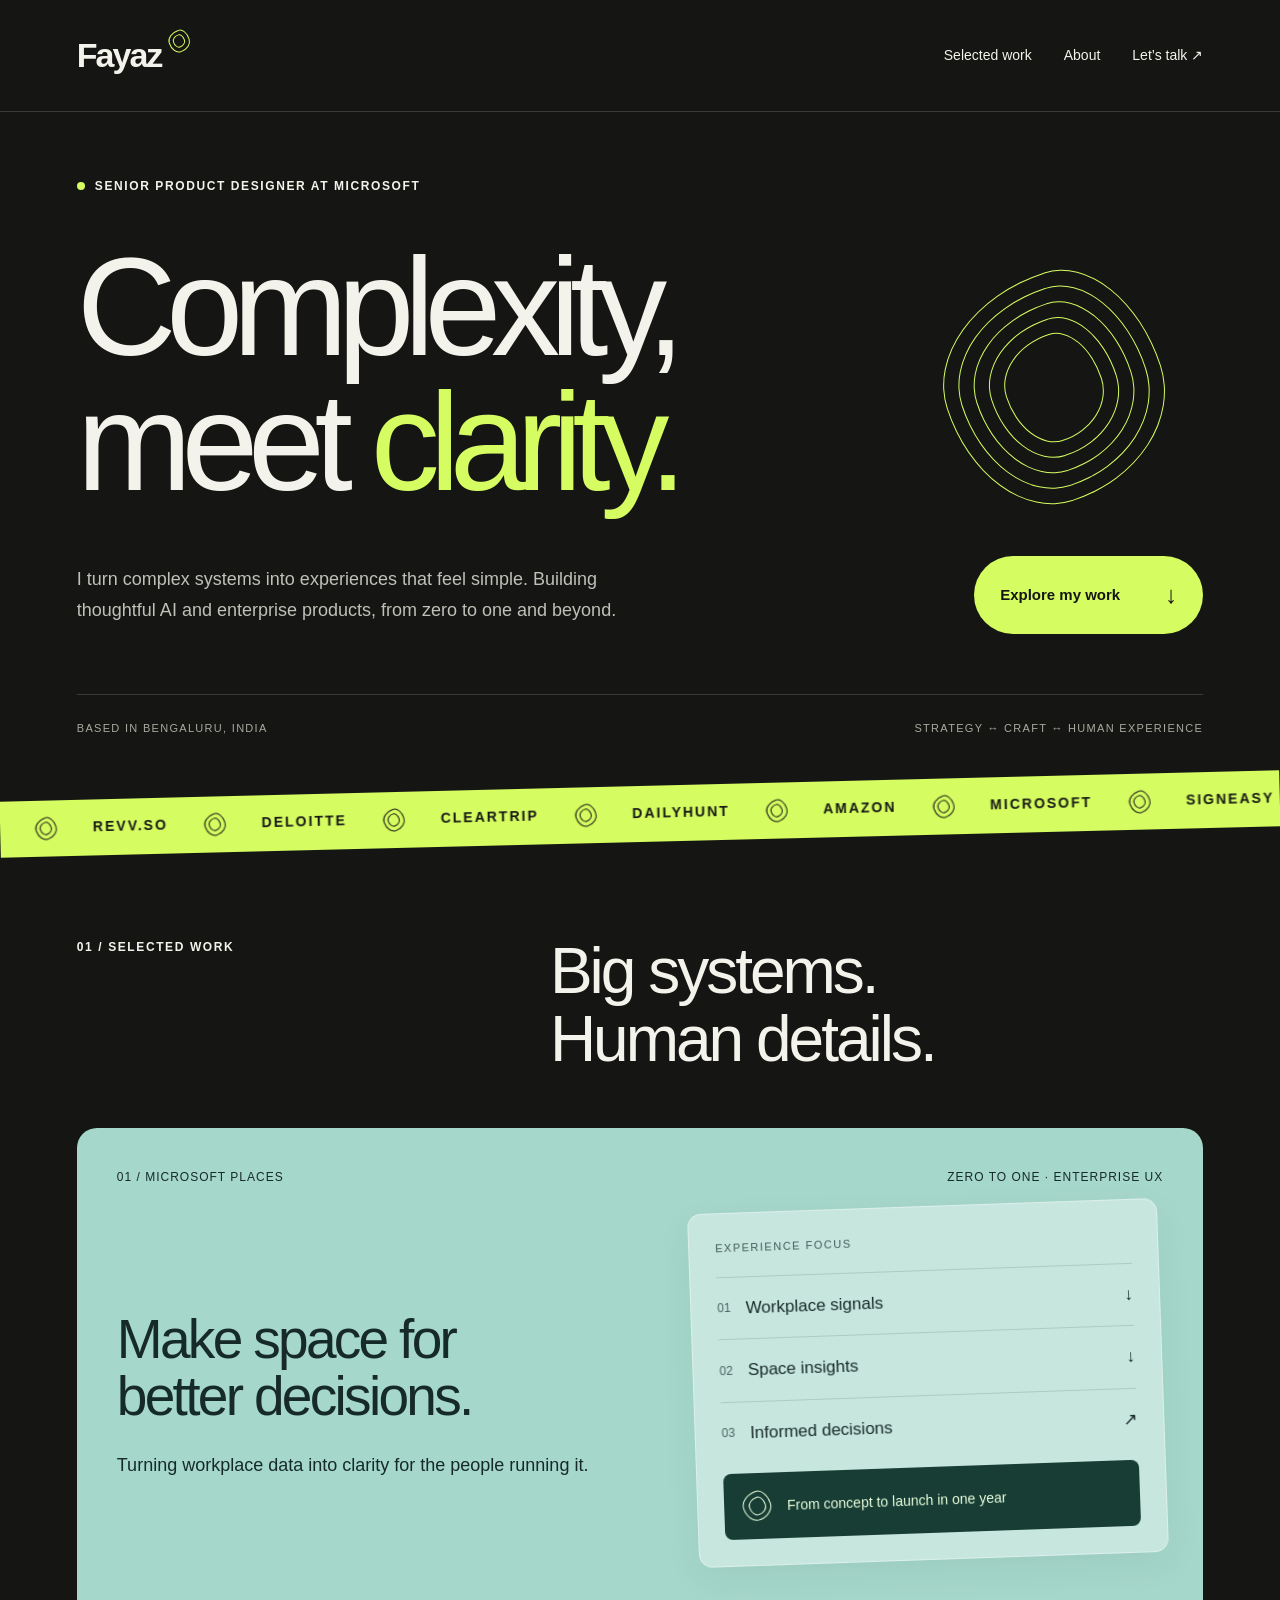
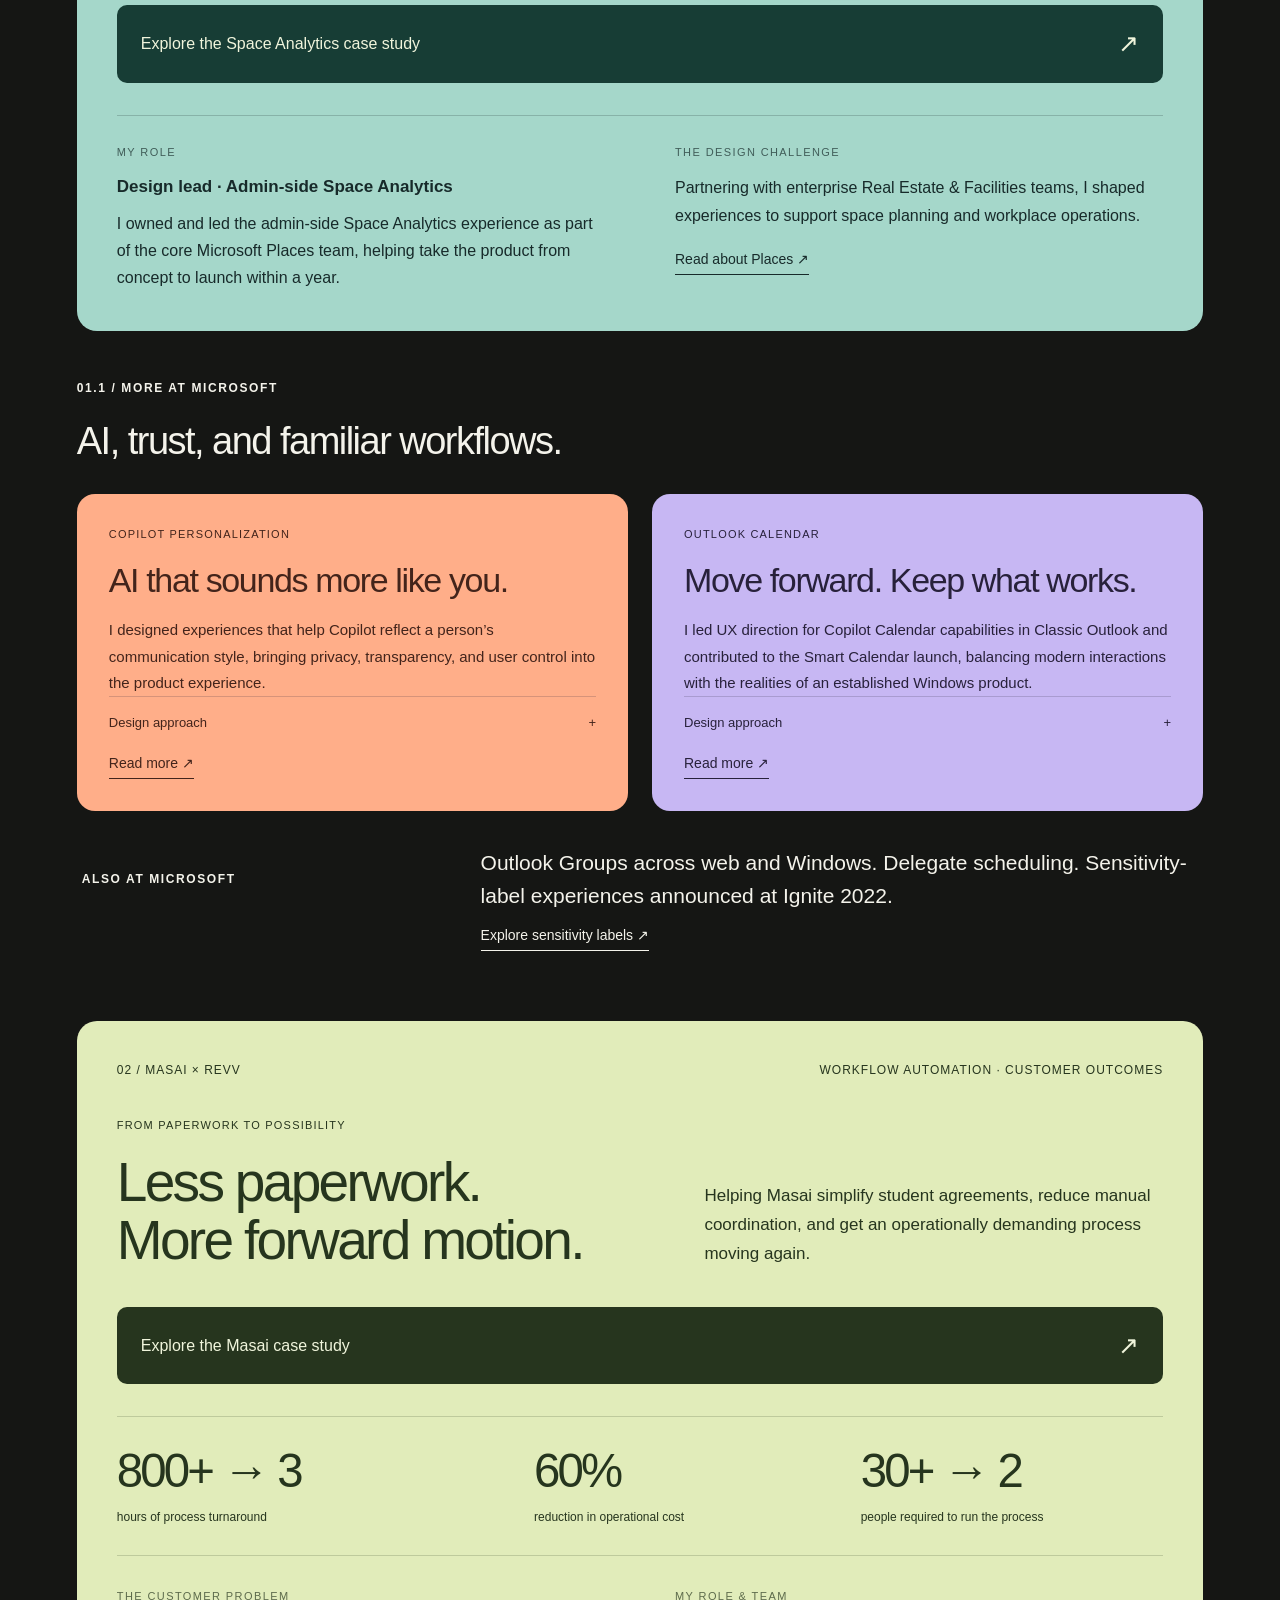
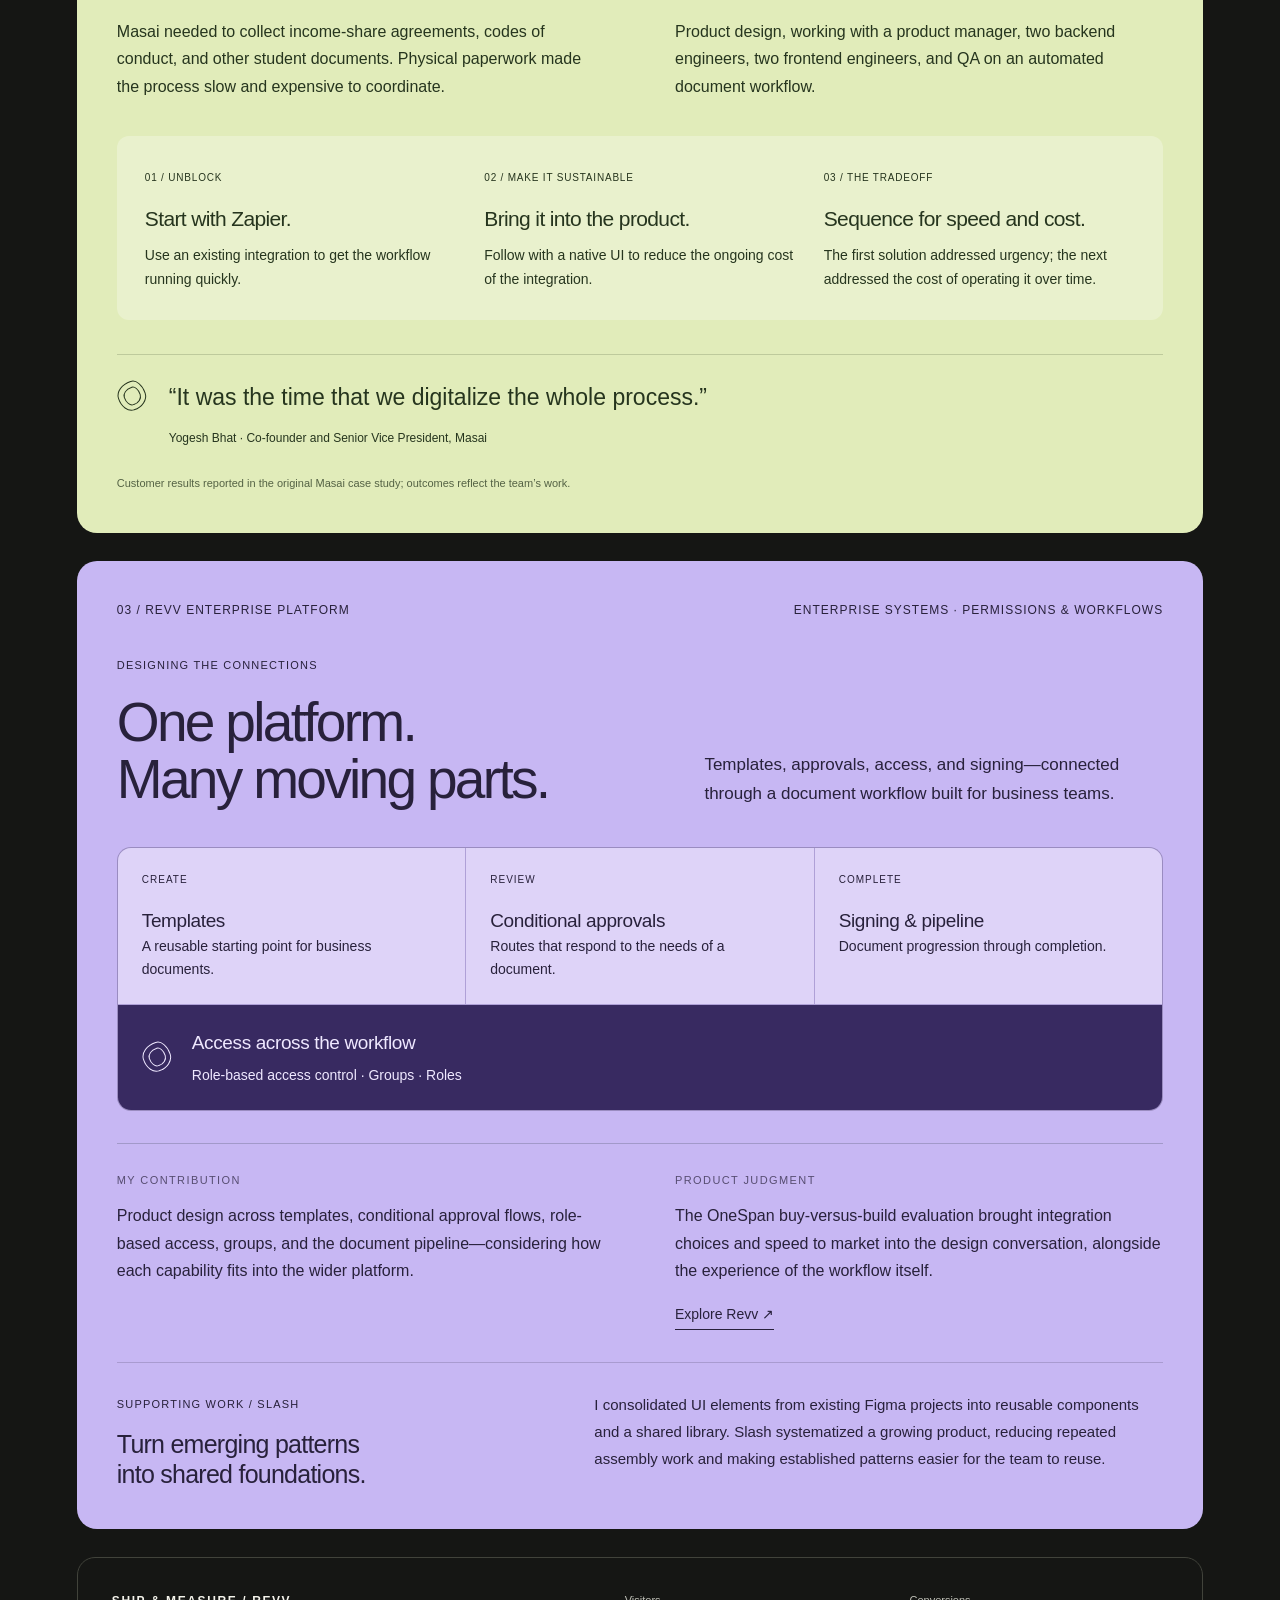
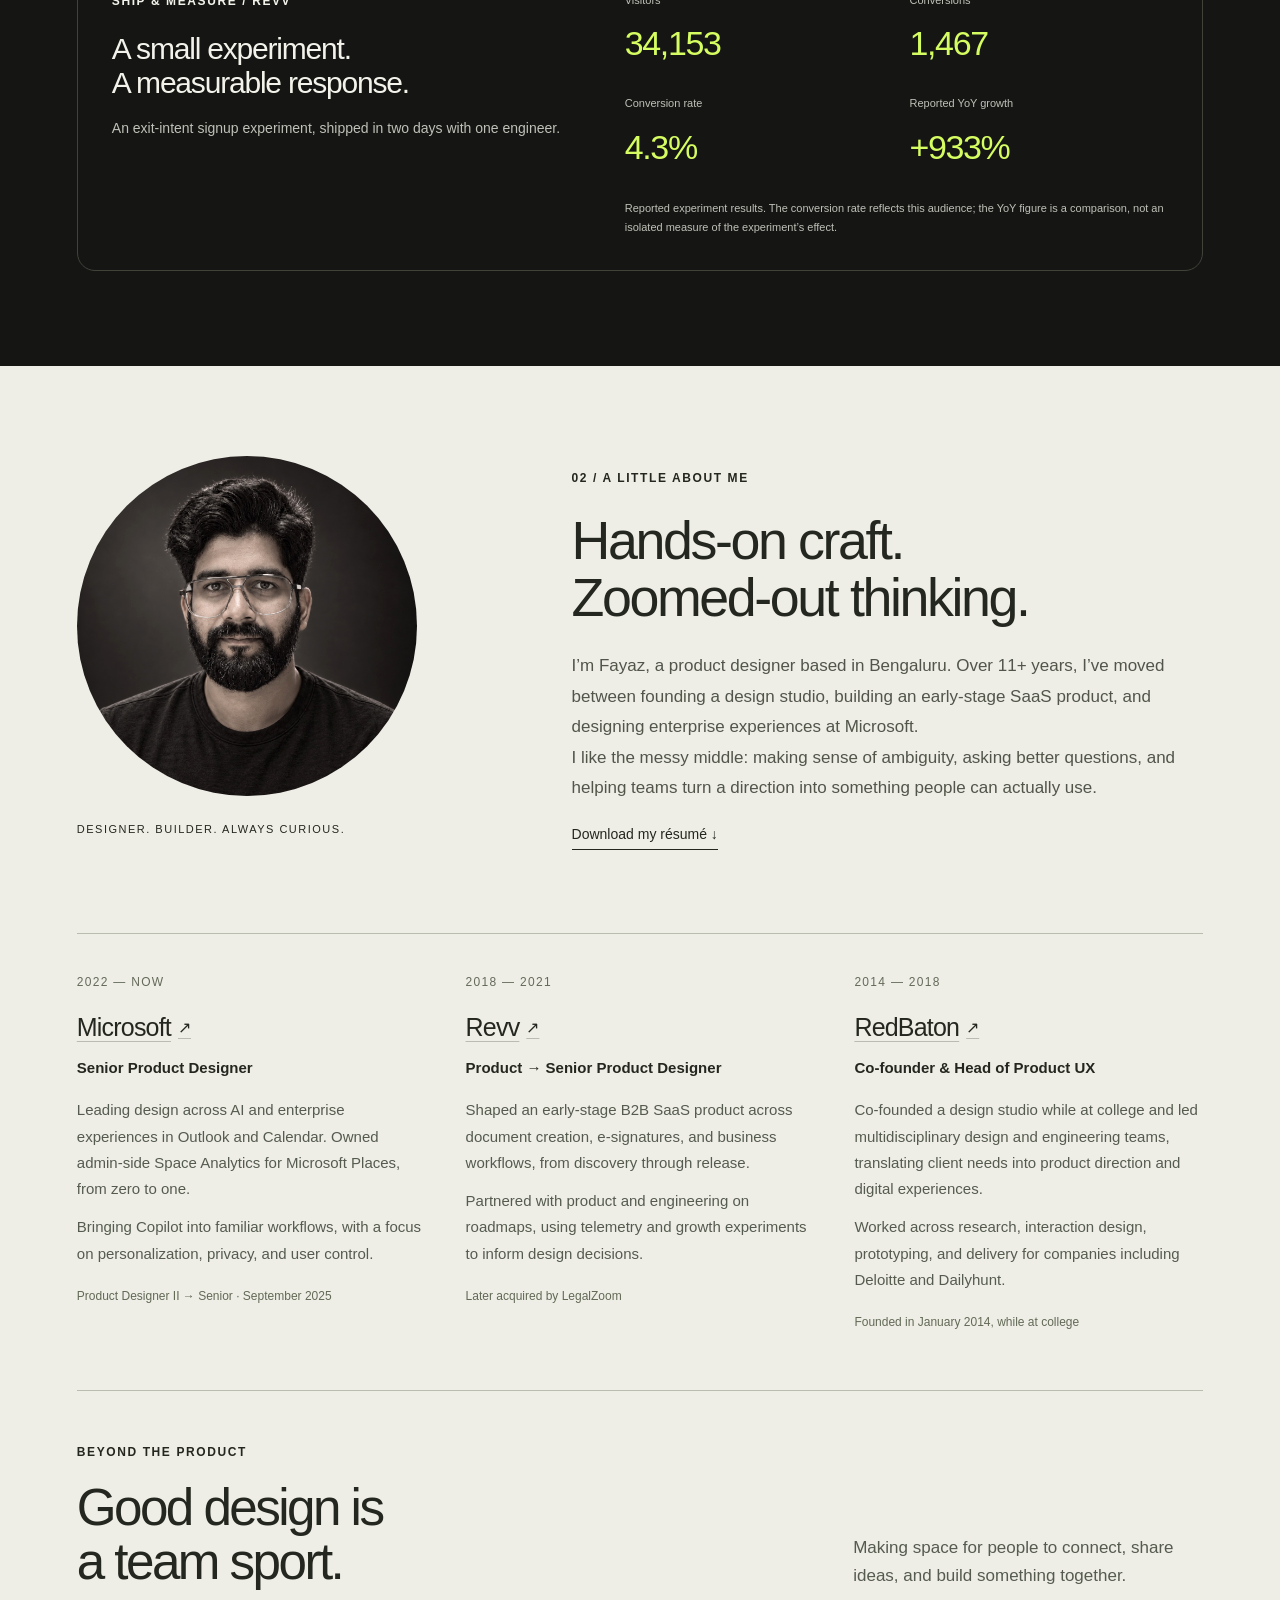
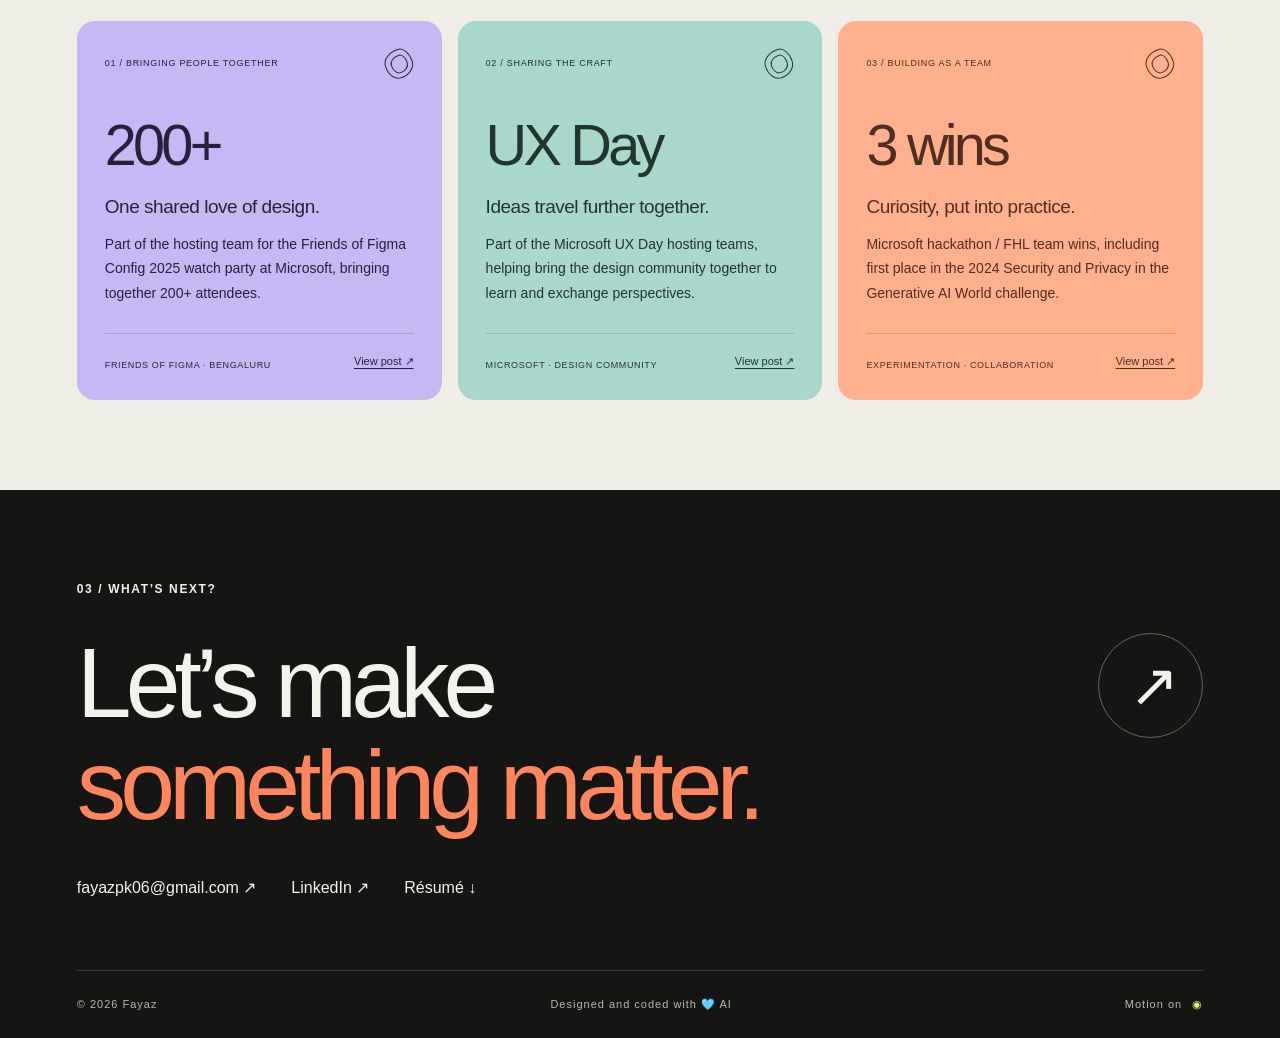
==== commit 9c5e2cd5: "Add files via upload" ====
--- a/index.html
+++ b/index.html
@@ -12,11 +12,11 @@
     <meta property="og:description" content="Designing clarity in complex systems. Selected work across Microsoft Places, Copilot and Outlook." />
     <meta property="og:type" content="website" />
     <meta property="og:url" content="https://fayazpk06.github.io/" />
-    <script type="module" crossorigin src="./assets/home-DRB7X67c.js"></script>
+    <script type="module" crossorigin src="./assets/home-_npYyImG.js"></script>
     <link rel="modulepreload" crossorigin href="./assets/globals-UuQDQ-sF.js">
     <link rel="stylesheet" crossorigin href="./assets/globals-DNzyFiwI.css">
   </head>
   <body>
-    <div id="root"><main><a class="skip" href="#work">Skip to selected work</a><nav class="nav"><a class="wordmark" href="#" aria-label="Fayaz home">Fayaz<span aria-hidden="true" class="organic-mark organic-mini"><span class="organic-ring"></span><span class="organic-ring"></span></span></a><div><a href="#work">Selected work</a><a href="#about">About</a><a href="#contact">Let’s talk ↗</a></div></nav><section class="hero"><p class="eyebrow"><i></i> SENIOR PRODUCT DESIGNER AT MICROSOFT</p><h1>Complexity,<br/>meet <em>clarity.</em><span aria-hidden="true" class="organic-mark organic-accent"><span class="organic-ring"></span><span class="organic-ring"></span><span class="organic-ring"></span><span class="organic-ring"></span><span class="organic-ring"></span></span></h1><div class="hero-bottom"><p>I turn complex systems into experiences that feel simple. Building thoughtful AI and enterprise products, from zero to one and beyond.</p><a class="button" href="#work">Explore my work <span>↓</span></a></div><div class="hero-meta"><span>BASED IN BENGALURU, INDIA</span><span>STRATEGY ↔ CRAFT ↔ HUMAN EXPERIENCE</span></div></section><div class="ticker" role="region" aria-label="Companies, collaborators, and design expertise"><p class="ticker-sr">Companies and collaborators: <!-- -->Mindtickle, Revv.so, Deloitte, Cleartrip, Dailyhunt, Amazon, Microsoft, SignEasy, BYJU’s, Capillary Technologies, BigBasket, Chai Point, Babajob, BlueStone, greytHR, RedBaton<!-- -->. Expertise: <!-- -->B2B SaaS, AI Forward Designs, Product Integrations, Brand Building, Enterprise UX, Zero to One, Product Strategy, Human-Centered Design, User Research, Interaction Design, Information Architecture, Rapid Prototyping, Growth Experiments, Workflow Automation, Cross-Platform Experiences, Privacy &amp; Trust<!-- -->.</p><div class="ticker-track" aria-hidden="true"><span><span>MINDTICKLE<!-- --> <b class="ticker-mark"><span aria-hidden="true" class="organic-mark organic-mini"><span class="organic-ring"></span><span class="organic-ring"></span></span></b> </span><span>REVV.SO<!-- --> <b class="ticker-mark"><span aria-hidden="true" class="organic-mark organic-mini"><span class="organic-ring"></span><span class="organic-ring"></span></span></b> </span><span>DELOITTE<!-- --> <b class="ticker-mark"><span aria-hidden="true" class="organic-mark organic-mini"><span class="organic-ring"></span><span class="organic-ring"></span></span></b> </span><span>CLEARTRIP<!-- --> <b class="ticker-mark"><span aria-hidden="true" class="organic-mark organic-mini"><span class="organic-ring"></span><span class="organic-ring"></span></span></b> </span><span>DAILYHUNT<!-- --> <b class="ticker-mark"><span aria-hidden="true" class="organic-mark organic-mini"><span class="organic-ring"></span><span class="organic-ring"></span></span></b> </span><span>AMAZON<!-- --> <b class="ticker-mark"><span aria-hidden="true" class="organic-mark organic-mini"><span class="organic-ring"></span><span class="organic-ring"></span></span></b> </span><span>MICROSOFT<!-- --> <b class="ticker-mark"><span aria-hidden="true" class="organic-mark organic-mini"><span class="organic-ring"></span><span class="organic-ring"></span></span></b> </span><span>SIGNEASY<!-- --> <b class="ticker-mark"><span aria-hidden="true" class="organic-mark organic-mini"><span class="organic-ring"></span><span class="organic-ring"></span></span></b> </span><span>BYJU’S<!-- --> <b class="ticker-mark"><span aria-hidden="true" class="organic-mark organic-mini"><span class="organic-ring"></span><span class="organic-ring"></span></span></b> </span><span>CAPILLARY TECHNOLOGIES<!-- --> <b class="ticker-mark"><span aria-hidden="true" class="organic-mark organic-mini"><span class="organic-ring"></span><span class="organic-ring"></span></span></b> </span><span>BIGBASKET<!-- --> <b class="ticker-mark"><span aria-hidden="true" class="organic-mark organic-mini"><span class="organic-ring"></span><span class="organic-ring"></span></span></b> </span><span>CHAI POINT<!-- --> <b class="ticker-mark"><span aria-hidden="true" class="organic-mark organic-mini"><span class="organic-ring"></span><span class="organic-ring"></span></span></b> </span><span>BABAJOB<!-- --> <b class="ticker-mark"><span aria-hidden="true" class="organic-mark organic-mini"><span class="organic-ring"></span><span class="organic-ring"></span></span></b> </span><span>BLUESTONE<!-- --> <b class="ticker-mark"><span aria-hidden="true" class="organic-mark organic-mini"><span class="organic-ring"></span><span class="organic-ring"></span></span></b> </span><span>GREYTHR<!-- --> <b class="ticker-mark"><span aria-hidden="true" class="organic-mark organic-mini"><span class="organic-ring"></span><span class="organic-ring"></span></span></b> </span><span>REDBATON<!-- --> <b class="ticker-mark"><span aria-hidden="true" class="organic-mark organic-mini"><span class="organic-ring"></span><span class="organic-ring"></span></span></b> </span><span>B2B SAAS<!-- --> <b class="ticker-mark"><span aria-hidden="true" class="organic-mark organic-mini"><span class="organic-ring"></span><span class="organic-ring"></span></span></b> </span><span>AI FORWARD DESIGNS<!-- --> <b class="ticker-mark"><span aria-hidden="true" class="organic-mark organic-mini"><span class="organic-ring"></span><span class="organic-ring"></span></span></b> </span><span>PRODUCT INTEGRATIONS<!-- --> <b class="ticker-mark"><span aria-hidden="true" class="organic-mark organic-mini"><span class="organic-ring"></span><span class="organic-ring"></span></span></b> </span><span>BRAND BUILDING<!-- --> <b class="ticker-mark"><span aria-hidden="true" class="organic-mark organic-mini"><span class="organic-ring"></span><span class="organic-ring"></span></span></b> </span><span>ENTERPRISE UX<!-- --> <b class="ticker-mark"><span aria-hidden="true" class="organic-mark organic-mini"><span class="organic-ring"></span><span class="organic-ring"></span></span></b> </span><span>ZERO TO ONE<!-- --> <b class="ticker-mark"><span aria-hidden="true" class="organic-mark organic-mini"><span class="organic-ring"></span><span class="organic-ring"></span></span></b> </span><span>PRODUCT STRATEGY<!-- --> <b class="ticker-mark"><span aria-hidden="true" class="organic-mark organic-mini"><span class="organic-ring"></span><span class="organic-ring"></span></span></b> </span><span>HUMAN-CENTERED DESIGN<!-- --> <b class="ticker-mark"><span aria-hidden="true" class="organic-mark organic-mini"><span class="organic-ring"></span><span class="organic-ring"></span></span></b> </span><span>USER RESEARCH<!-- --> <b class="ticker-mark"><span aria-hidden="true" class="organic-mark organic-mini"><span class="organic-ring"></span><span class="organic-ring"></span></span></b> </span><span>INTERACTION DESIGN<!-- --> <b class="ticker-mark"><span aria-hidden="true" class="organic-mark organic-mini"><span class="organic-ring"></span><span class="organic-ring"></span></span></b> </span><span>INFORMATION ARCHITECTURE<!-- --> <b class="ticker-mark"><span aria-hidden="true" class="organic-mark organic-mini"><span class="organic-ring"></span><span class="organic-ring"></span></span></b> </span><span>RAPID PROTOTYPING<!-- --> <b class="ticker-mark"><span aria-hidden="true" class="organic-mark organic-mini"><span class="organic-ring"></span><span class="organic-ring"></span></span></b> </span><span>GROWTH EXPERIMENTS<!-- --> <b class="ticker-mark"><span aria-hidden="true" class="organic-mark organic-mini"><span class="organic-ring"></span><span class="organic-ring"></span></span></b> </span><span>WORKFLOW AUTOMATION<!-- --> <b class="ticker-mark"><span aria-hidden="true" class="organic-mark organic-mini"><span class="organic-ring"></span><span class="organic-ring"></span></span></b> </span><span>CROSS-PLATFORM EXPERIENCES<!-- --> <b class="ticker-mark"><span aria-hidden="true" class="organic-mark organic-mini"><span class="organic-ring"></span><span class="organic-ring"></span></span></b> </span><span>PRIVACY &amp; TRUST<!-- --> <b class="ticker-mark"><span aria-hidden="true" class="organic-mark organic-mini"><span class="organic-ring"></span><span class="organic-ring"></span></span></b> </span></span><span><span>MINDTICKLE<!-- --> <b class="ticker-mark"><span aria-hidden="true" class="organic-mark organic-mini"><span class="organic-ring"></span><span class="organic-ring"></span></span></b> </span><span>REVV.SO<!-- --> <b class="ticker-mark"><span aria-hidden="true" class="organic-mark organic-mini"><span class="organic-ring"></span><span class="organic-ring"></span></span></b> </span><span>DELOITTE<!-- --> <b class="ticker-mark"><span aria-hidden="true" class="organic-mark organic-mini"><span class="organic-ring"></span><span class="organic-ring"></span></span></b> </span><span>CLEARTRIP<!-- --> <b class="ticker-mark"><span aria-hidden="true" class="organic-mark organic-mini"><span class="organic-ring"></span><span class="organic-ring"></span></span></b> </span><span>DAILYHUNT<!-- --> <b class="ticker-mark"><span aria-hidden="true" class="organic-mark organic-mini"><span class="organic-ring"></span><span class="organic-ring"></span></span></b> </span><span>AMAZON<!-- --> <b class="ticker-mark"><span aria-hidden="true" class="organic-mark organic-mini"><span class="organic-ring"></span><span class="organic-ring"></span></span></b> </span><span>MICROSOFT<!-- --> <b class="ticker-mark"><span aria-hidden="true" class="organic-mark organic-mini"><span class="organic-ring"></span><span class="organic-ring"></span></span></b> </span><span>SIGNEASY<!-- --> <b class="ticker-mark"><span aria-hidden="true" class="organic-mark organic-mini"><span class="organic-ring"></span><span class="organic-ring"></span></span></b> </span><span>BYJU’S<!-- --> <b class="ticker-mark"><span aria-hidden="true" class="organic-mark organic-mini"><span class="organic-ring"></span><span class="organic-ring"></span></span></b> </span><span>CAPILLARY TECHNOLOGIES<!-- --> <b class="ticker-mark"><span aria-hidden="true" class="organic-mark organic-mini"><span class="organic-ring"></span><span class="organic-ring"></span></span></b> </span><span>BIGBASKET<!-- --> <b class="ticker-mark"><span aria-hidden="true" class="organic-mark organic-mini"><span class="organic-ring"></span><span class="organic-ring"></span></span></b> </span><span>CHAI POINT<!-- --> <b class="ticker-mark"><span aria-hidden="true" class="organic-mark organic-mini"><span class="organic-ring"></span><span class="organic-ring"></span></span></b> </span><span>BABAJOB<!-- --> <b class="ticker-mark"><span aria-hidden="true" class="organic-mark organic-mini"><span class="organic-ring"></span><span class="organic-ring"></span></span></b> </span><span>BLUESTONE<!-- --> <b class="ticker-mark"><span aria-hidden="true" class="organic-mark organic-mini"><span class="organic-ring"></span><span class="organic-ring"></span></span></b> </span><span>GREYTHR<!-- --> <b class="ticker-mark"><span aria-hidden="true" class="organic-mark organic-mini"><span class="organic-ring"></span><span class="organic-ring"></span></span></b> </span><span>REDBATON<!-- --> <b class="ticker-mark"><span aria-hidden="true" class="organic-mark organic-mini"><span class="organic-ring"></span><span class="organic-ring"></span></span></b> </span><span>B2B SAAS<!-- --> <b class="ticker-mark"><span aria-hidden="true" class="organic-mark organic-mini"><span class="organic-ring"></span><span class="organic-ring"></span></span></b> </span><span>AI FORWARD DESIGNS<!-- --> <b class="ticker-mark"><span aria-hidden="true" class="organic-mark organic-mini"><span class="organic-ring"></span><span class="organic-ring"></span></span></b> </span><span>PRODUCT INTEGRATIONS<!-- --> <b class="ticker-mark"><span aria-hidden="true" class="organic-mark organic-mini"><span class="organic-ring"></span><span class="organic-ring"></span></span></b> </span><span>BRAND BUILDING<!-- --> <b class="ticker-mark"><span aria-hidden="true" class="organic-mark organic-mini"><span class="organic-ring"></span><span class="organic-ring"></span></span></b> </span><span>ENTERPRISE UX<!-- --> <b class="ticker-mark"><span aria-hidden="true" class="organic-mark organic-mini"><span class="organic-ring"></span><span class="organic-ring"></span></span></b> </span><span>ZERO TO ONE<!-- --> <b class="ticker-mark"><span aria-hidden="true" class="organic-mark organic-mini"><span class="organic-ring"></span><span class="organic-ring"></span></span></b> </span><span>PRODUCT STRATEGY<!-- --> <b class="ticker-mark"><span aria-hidden="true" class="organic-mark organic-mini"><span class="organic-ring"></span><span class="organic-ring"></span></span></b> </span><span>HUMAN-CENTERED DESIGN<!-- --> <b class="ticker-mark"><span aria-hidden="true" class="organic-mark organic-mini"><span class="organic-ring"></span><span class="organic-ring"></span></span></b> </span><span>USER RESEARCH<!-- --> <b class="ticker-mark"><span aria-hidden="true" class="organic-mark organic-mini"><span class="organic-ring"></span><span class="organic-ring"></span></span></b> </span><span>INTERACTION DESIGN<!-- --> <b class="ticker-mark"><span aria-hidden="true" class="organic-mark organic-mini"><span class="organic-ring"></span><span class="organic-ring"></span></span></b> </span><span>INFORMATION ARCHITECTURE<!-- --> <b class="ticker-mark"><span aria-hidden="true" class="organic-mark organic-mini"><span class="organic-ring"></span><span class="organic-ring"></span></span></b> </span><span>RAPID PROTOTYPING<!-- --> <b class="ticker-mark"><span aria-hidden="true" class="organic-mark organic-mini"><span class="organic-ring"></span><span class="organic-ring"></span></span></b> </span><span>GROWTH EXPERIMENTS<!-- --> <b class="ticker-mark"><span aria-hidden="true" class="organic-mark organic-mini"><span class="organic-ring"></span><span class="organic-ring"></span></span></b> </span><span>WORKFLOW AUTOMATION<!-- --> <b class="ticker-mark"><span aria-hidden="true" class="organic-mark organic-mini"><span class="organic-ring"></span><span class="organic-ring"></span></span></b> </span><span>CROSS-PLATFORM EXPERIENCES<!-- --> <b class="ticker-mark"><span aria-hidden="true" class="organic-mark organic-mini"><span class="organic-ring"></span><span class="organic-ring"></span></span></b> </span><span>PRIVACY &amp; TRUST<!-- --> <b class="ticker-mark"><span aria-hidden="true" class="organic-mark organic-mini"><span class="organic-ring"></span><span class="organic-ring"></span></span></b> </span></span><span><span>MINDTICKLE<!-- --> <b class="ticker-mark"><span aria-hidden="true" class="organic-mark organic-mini"><span class="organic-ring"></span><span class="organic-ring"></span></span></b> </span><span>REVV.SO<!-- --> <b class="ticker-mark"><span aria-hidden="true" class="organic-mark organic-mini"><span class="organic-ring"></span><span class="organic-ring"></span></span></b> </span><span>DELOITTE<!-- --> <b class="ticker-mark"><span aria-hidden="true" class="organic-mark organic-mini"><span class="organic-ring"></span><span class="organic-ring"></span></span></b> </span><span>CLEARTRIP<!-- --> <b class="ticker-mark"><span aria-hidden="true" class="organic-mark organic-mini"><span class="organic-ring"></span><span class="organic-ring"></span></span></b> </span><span>DAILYHUNT<!-- --> <b class="ticker-mark"><span aria-hidden="true" class="organic-mark organic-mini"><span class="organic-ring"></span><span class="organic-ring"></span></span></b> </span><span>AMAZON<!-- --> <b class="ticker-mark"><span aria-hidden="true" class="organic-mark organic-mini"><span class="organic-ring"></span><span class="organic-ring"></span></span></b> </span><span>MICROSOFT<!-- --> <b class="ticker-mark"><span aria-hidden="true" class="organic-mark organic-mini"><span class="organic-ring"></span><span class="organic-ring"></span></span></b> </span><span>SIGNEASY<!-- --> <b class="ticker-mark"><span aria-hidden="true" class="organic-mark organic-mini"><span class="organic-ring"></span><span class="organic-ring"></span></span></b> </span><span>BYJU’S<!-- --> <b class="ticker-mark"><span aria-hidden="true" class="organic-mark organic-mini"><span class="organic-ring"></span><span class="organic-ring"></span></span></b> </span><span>CAPILLARY TECHNOLOGIES<!-- --> <b class="ticker-mark"><span aria-hidden="true" class="organic-mark organic-mini"><span class="organic-ring"></span><span class="organic-ring"></span></span></b> </span><span>BIGBASKET<!-- --> <b class="ticker-mark"><span aria-hidden="true" class="organic-mark organic-mini"><span class="organic-ring"></span><span class="organic-ring"></span></span></b> </span><span>CHAI POINT<!-- --> <b class="ticker-mark"><span aria-hidden="true" class="organic-mark organic-mini"><span class="organic-ring"></span><span class="organic-ring"></span></span></b> </span><span>BABAJOB<!-- --> <b class="ticker-mark"><span aria-hidden="true" class="organic-mark organic-mini"><span class="organic-ring"></span><span class="organic-ring"></span></span></b> </span><span>BLUESTONE<!-- --> <b class="ticker-mark"><span aria-hidden="true" class="organic-mark organic-mini"><span class="organic-ring"></span><span class="organic-ring"></span></span></b> </span><span>GREYTHR<!-- --> <b class="ticker-mark"><span aria-hidden="true" class="organic-mark organic-mini"><span class="organic-ring"></span><span class="organic-ring"></span></span></b> </span><span>REDBATON<!-- --> <b class="ticker-mark"><span aria-hidden="true" class="organic-mark organic-mini"><span class="organic-ring"></span><span class="organic-ring"></span></span></b> </span><span>B2B SAAS<!-- --> <b class="ticker-mark"><span aria-hidden="true" class="organic-mark organic-mini"><span class="organic-ring"></span><span class="organic-ring"></span></span></b> </span><span>AI FORWARD DESIGNS<!-- --> <b class="ticker-mark"><span aria-hidden="true" class="organic-mark organic-mini"><span class="organic-ring"></span><span class="organic-ring"></span></span></b> </span><span>PRODUCT INTEGRATIONS<!-- --> <b class="ticker-mark"><span aria-hidden="true" class="organic-mark organic-mini"><span class="organic-ring"></span><span class="organic-ring"></span></span></b> </span><span>BRAND BUILDING<!-- --> <b class="ticker-mark"><span aria-hidden="true" class="organic-mark organic-mini"><span class="organic-ring"></span><span class="organic-ring"></span></span></b> </span><span>ENTERPRISE UX<!-- --> <b class="ticker-mark"><span aria-hidden="true" class="organic-mark organic-mini"><span class="organic-ring"></span><span class="organic-ring"></span></span></b> </span><span>ZERO TO ONE<!-- --> <b class="ticker-mark"><span aria-hidden="true" class="organic-mark organic-mini"><span class="organic-ring"></span><span class="organic-ring"></span></span></b> </span><span>PRODUCT STRATEGY<!-- --> <b class="ticker-mark"><span aria-hidden="true" class="organic-mark organic-mini"><span class="organic-ring"></span><span class="organic-ring"></span></span></b> </span><span>HUMAN-CENTERED DESIGN<!-- --> <b class="ticker-mark"><span aria-hidden="true" class="organic-mark organic-mini"><span class="organic-ring"></span><span class="organic-ring"></span></span></b> </span><span>USER RESEARCH<!-- --> <b class="ticker-mark"><span aria-hidden="true" class="organic-mark organic-mini"><span class="organic-ring"></span><span class="organic-ring"></span></span></b> </span><span>INTERACTION DESIGN<!-- --> <b class="ticker-mark"><span aria-hidden="true" class="organic-mark organic-mini"><span class="organic-ring"></span><span class="organic-ring"></span></span></b> </span><span>INFORMATION ARCHITECTURE<!-- --> <b class="ticker-mark"><span aria-hidden="true" class="organic-mark organic-mini"><span class="organic-ring"></span><span class="organic-ring"></span></span></b> </span><span>RAPID PROTOTYPING<!-- --> <b class="ticker-mark"><span aria-hidden="true" class="organic-mark organic-mini"><span class="organic-ring"></span><span class="organic-ring"></span></span></b> </span><span>GROWTH EXPERIMENTS<!-- --> <b class="ticker-mark"><span aria-hidden="true" class="organic-mark organic-mini"><span class="organic-ring"></span><span class="organic-ring"></span></span></b> </span><span>WORKFLOW AUTOMATION<!-- --> <b class="ticker-mark"><span aria-hidden="true" class="organic-mark organic-mini"><span class="organic-ring"></span><span class="organic-ring"></span></span></b> </span><span>CROSS-PLATFORM EXPERIENCES<!-- --> <b class="ticker-mark"><span aria-hidden="true" class="organic-mark organic-mini"><span class="organic-ring"></span><span class="organic-ring"></span></span></b> </span><span>PRIVACY &amp; TRUST<!-- --> <b class="ticker-mark"><span aria-hidden="true" class="organic-mark organic-mini"><span class="organic-ring"></span><span class="organic-ring"></span></span></b> </span></span><span><span>MINDTICKLE<!-- --> <b class="ticker-mark"><span aria-hidden="true" class="organic-mark organic-mini"><span class="organic-ring"></span><span class="organic-ring"></span></span></b> </span><span>REVV.SO<!-- --> <b class="ticker-mark"><span aria-hidden="true" class="organic-mark organic-mini"><span class="organic-ring"></span><span class="organic-ring"></span></span></b> </span><span>DELOITTE<!-- --> <b class="ticker-mark"><span aria-hidden="true" class="organic-mark organic-mini"><span class="organic-ring"></span><span class="organic-ring"></span></span></b> </span><span>CLEARTRIP<!-- --> <b class="ticker-mark"><span aria-hidden="true" class="organic-mark organic-mini"><span class="organic-ring"></span><span class="organic-ring"></span></span></b> </span><span>DAILYHUNT<!-- --> <b class="ticker-mark"><span aria-hidden="true" class="organic-mark organic-mini"><span class="organic-ring"></span><span class="organic-ring"></span></span></b> </span><span>AMAZON<!-- --> <b class="ticker-mark"><span aria-hidden="true" class="organic-mark organic-mini"><span class="organic-ring"></span><span class="organic-ring"></span></span></b> </span><span>MICROSOFT<!-- --> <b class="ticker-mark"><span aria-hidden="true" class="organic-mark organic-mini"><span class="organic-ring"></span><span class="organic-ring"></span></span></b> </span><span>SIGNEASY<!-- --> <b class="ticker-mark"><span aria-hidden="true" class="organic-mark organic-mini"><span class="organic-ring"></span><span class="organic-ring"></span></span></b> </span><span>BYJU’S<!-- --> <b class="ticker-mark"><span aria-hidden="true" class="organic-mark organic-mini"><span class="organic-ring"></span><span class="organic-ring"></span></span></b> </span><span>CAPILLARY TECHNOLOGIES<!-- --> <b class="ticker-mark"><span aria-hidden="true" class="organic-mark organic-mini"><span class="organic-ring"></span><span class="organic-ring"></span></span></b> </span><span>BIGBASKET<!-- --> <b class="ticker-mark"><span aria-hidden="true" class="organic-mark organic-mini"><span class="organic-ring"></span><span class="organic-ring"></span></span></b> </span><span>CHAI POINT<!-- --> <b class="ticker-mark"><span aria-hidden="true" class="organic-mark organic-mini"><span class="organic-ring"></span><span class="organic-ring"></span></span></b> </span><span>BABAJOB<!-- --> <b class="ticker-mark"><span aria-hidden="true" class="organic-mark organic-mini"><span class="organic-ring"></span><span class="organic-ring"></span></span></b> </span><span>BLUESTONE<!-- --> <b class="ticker-mark"><span aria-hidden="true" class="organic-mark organic-mini"><span class="organic-ring"></span><span class="organic-ring"></span></span></b> </span><span>GREYTHR<!-- --> <b class="ticker-mark"><span aria-hidden="true" class="organic-mark organic-mini"><span class="organic-ring"></span><span class="organic-ring"></span></span></b> </span><span>REDBATON<!-- --> <b class="ticker-mark"><span aria-hidden="true" class="organic-mark organic-mini"><span class="organic-ring"></span><span class="organic-ring"></span></span></b> </span><span>B2B SAAS<!-- --> <b class="ticker-mark"><span aria-hidden="true" class="organic-mark organic-mini"><span class="organic-ring"></span><span class="organic-ring"></span></span></b> </span><span>AI FORWARD DESIGNS<!-- --> <b class="ticker-mark"><span aria-hidden="true" class="organic-mark organic-mini"><span class="organic-ring"></span><span class="organic-ring"></span></span></b> </span><span>PRODUCT INTEGRATIONS<!-- --> <b class="ticker-mark"><span aria-hidden="true" class="organic-mark organic-mini"><span class="organic-ring"></span><span class="organic-ring"></span></span></b> </span><span>BRAND BUILDING<!-- --> <b class="ticker-mark"><span aria-hidden="true" class="organic-mark organic-mini"><span class="organic-ring"></span><span class="organic-ring"></span></span></b> </span><span>ENTERPRISE UX<!-- --> <b class="ticker-mark"><span aria-hidden="true" class="organic-mark organic-mini"><span class="organic-ring"></span><span class="organic-ring"></span></span></b> </span><span>ZERO TO ONE<!-- --> <b class="ticker-mark"><span aria-hidden="true" class="organic-mark organic-mini"><span class="organic-ring"></span><span class="organic-ring"></span></span></b> </span><span>PRODUCT STRATEGY<!-- --> <b class="ticker-mark"><span aria-hidden="true" class="organic-mark organic-mini"><span class="organic-ring"></span><span class="organic-ring"></span></span></b> </span><span>HUMAN-CENTERED DESIGN<!-- --> <b class="ticker-mark"><span aria-hidden="true" class="organic-mark organic-mini"><span class="organic-ring"></span><span class="organic-ring"></span></span></b> </span><span>USER RESEARCH<!-- --> <b class="ticker-mark"><span aria-hidden="true" class="organic-mark organic-mini"><span class="organic-ring"></span><span class="organic-ring"></span></span></b> </span><span>INTERACTION DESIGN<!-- --> <b class="ticker-mark"><span aria-hidden="true" class="organic-mark organic-mini"><span class="organic-ring"></span><span class="organic-ring"></span></span></b> </span><span>INFORMATION ARCHITECTURE<!-- --> <b class="ticker-mark"><span aria-hidden="true" class="organic-mark organic-mini"><span class="organic-ring"></span><span class="organic-ring"></span></span></b> </span><span>RAPID PROTOTYPING<!-- --> <b class="ticker-mark"><span aria-hidden="true" class="organic-mark organic-mini"><span class="organic-ring"></span><span class="organic-ring"></span></span></b> </span><span>GROWTH EXPERIMENTS<!-- --> <b class="ticker-mark"><span aria-hidden="true" class="organic-mark organic-mini"><span class="organic-ring"></span><span class="organic-ring"></span></span></b> </span><span>WORKFLOW AUTOMATION<!-- --> <b class="ticker-mark"><span aria-hidden="true" class="organic-mark organic-mini"><span class="organic-ring"></span><span class="organic-ring"></span></span></b> </span><span>CROSS-PLATFORM EXPERIENCES<!-- --> <b class="ticker-mark"><span aria-hidden="true" class="organic-mark organic-mini"><span class="organic-ring"></span><span class="organic-ring"></span></span></b> </span><span>PRIVACY &amp; TRUST<!-- --> <b class="ticker-mark"><span aria-hidden="true" class="organic-mark organic-mini"><span class="organic-ring"></span><span class="organic-ring"></span></span></b> </span></span></div><button type="button" class="ticker-arrow ticker-arrow-left" aria-label="Scroll text left" title="Scroll text left — hover or hold to speed up"><span aria-hidden="true">←</span></button><button type="button" class="ticker-arrow ticker-arrow-right" aria-label="Scroll text right" title="Scroll text right — hover or hold to speed up"><span aria-hidden="true">→</span></button></div><section id="work" class="work"><div class="section-title reveal"><p class="eyebrow">01 / SELECTED WORK</p><h2>Big systems.<br/>Human details.</h2></div><article class="project reveal places"><div class="project-top"><span>0<!-- -->1<!-- --> / <!-- -->MICROSOFT PLACES</span><span>ZERO TO ONE · ENTERPRISE UX</span></div><div class="project-main"><div><h3><span>Make space for<br/></span><span>better decisions.<br/></span></h3><p class="project-desc">Turning workplace data into clarity for the people running it.</p></div><div class="flow" aria-label="Experience focus"><span class="flow-label">EXPERIENCE FOCUS</span><div class="flow-row"><span class="step-index">0<!-- -->1</span><span>Workplace signals</span><span aria-hidden="true">↓</span></div><div class="flow-row"><span class="step-index">0<!-- -->2</span><span>Space insights</span><span aria-hidden="true">↓</span></div><div class="flow-row"><span class="step-index">0<!-- -->3</span><span>Informed decisions</span><span aria-hidden="true">↗</span></div><div class="flow-result"><span aria-hidden="true" class="organic-mark organic-mini"><span class="organic-ring"></span><span class="organic-ring"></span></span>From concept to launch in one year</div></div></div><a class="case-study-cta places-cta" href="./places/">Explore the Space Analytics case study <span aria-hidden="true">↗</span></a><div class="project-detail"><div><h4>MY ROLE</h4><strong>Design lead · Admin-side Space Analytics</strong><p>I owned and led the admin-side Space Analytics experience as part of the core Microsoft Places team, helping take the product from concept to launch within a year.</p></div><div><h4>THE DESIGN CHALLENGE</h4><p>Partnering with enterprise Real Estate &amp; Facilities teams, I shaped experiences to support space planning and workplace operations.</p><a class="text-link" href="https://www.theverge.com/2024/5/13/24155204/microsoft-places-ai-hybrid-office-feature" target="_blank" rel="noreferrer">Read about Places<!-- --> ↗</a></div></div></article><section class="microsoft-more reveal" aria-labelledby="microsoft-more-title"><div class="work-subheading"><p class="eyebrow">01.1 / MORE AT MICROSOFT</p><h3 id="microsoft-more-title">AI, trust, and familiar workflows.</h3></div><div class="microsoft-grid"><article class="microsoft-card copilot"><p class="case-kicker">Copilot Personalization</p><h4>AI that sounds more like you.</h4><p>I designed experiences that help Copilot reflect a person’s communication style, bringing privacy, transparency, and user control into the product experience.</p><details><summary>Design approach <span aria-hidden="true">+</span></summary><p>The work connects interaction design with notifications, privacy considerations, and approval dependencies—making trust part of the design problem.</p></details><a class="text-link" href="https://support.microsoft.com/en-us/outlook/copilot-pages/draft-an-email-message-with-copilot-in-outlook" target="_blank" rel="noreferrer">Read more<!-- --> ↗</a></article><article class="microsoft-card calendar"><p class="case-kicker">Outlook Calendar</p><h4>Move forward. Keep what works.</h4><p>I led UX direction for Copilot Calendar capabilities in Classic Outlook and contributed to the Smart Calendar launch, balancing modern interactions with the realities of an established Windows product.</p><details><summary>Design approach <span aria-hidden="true">+</span></summary><p>Scenario-based experience reviews, comparisons with new Outlook, and usability studies informed a modernization direction that preserves familiar scheduling workflows.</p></details><a class="text-link" href="https://techcommunity.microsoft.com/blog/outlook/copilot-is-now-available-in-classic-outlook-for-windows/4164427" target="_blank" rel="noreferrer">Read more<!-- --> ↗</a></article></div></section><div class="also reveal"><span class="eyebrow">ALSO AT MICROSOFT</span><p>Outlook Groups across web and Windows. Delegate scheduling. Sensitivity-label experiences announced at Ignite 2022.</p><a class="text-link" href="https://learn.microsoft.com/en-us/purview/sensitivity-labels-meetings" target="_blank" rel="noreferrer">Explore sensitivity labels ↗</a></div><article id="masai" class="project masai reveal"><div class="project-top"><span>02 / MASAI × REVV</span><span>WORKFLOW AUTOMATION · CUSTOMER OUTCOMES</span></div><div class="case-heading"><div><p class="case-kicker">FROM PAPERWORK TO POSSIBILITY</p><h3>Less paperwork.<br/>More forward motion.</h3></div><p>Helping Masai simplify student agreements, reduce manual coordination, and get an operationally demanding process moving again.</p></div><a class="case-study-cta" href="./masai/">Explore the Masai case study <span aria-hidden="true">↗</span></a><div class="case-metrics" aria-label="Reported Masai customer results"><div><strong>800+ → 3</strong><span>hours of process turnaround</span></div><div><strong>60%</strong><span>reduction in operational cost</span></div><div><strong>30+ → 2</strong><span>people required to run the process</span></div></div><div class="project-detail"><div><h4>THE CUSTOMER PROBLEM</h4><p>Masai needed to collect income-share agreements, codes of conduct, and other student documents. Physical paperwork made the process slow and expensive to coordinate.</p></div><div><h4>MY ROLE &amp; TEAM</h4><p>Product design, working with a product manager, two backend engineers, two frontend engineers, and QA on an automated document workflow.</p></div></div><div class="decision-path"><div><span>01 / UNBLOCK</span><h4>Start with Zapier.</h4><p>Use an existing integration to get the workflow running quickly.</p></div><div><span>02 / MAKE IT SUSTAINABLE</span><h4>Bring it into the product.</h4><p>Follow with a native UI to reduce the ongoing cost of the integration.</p></div><div><span>03 / THE TRADEOFF</span><h4>Sequence for speed and cost.</h4><p>The first solution addressed urgency; the next addressed the cost of operating it over time.</p></div></div><blockquote class="customer-quote"><span aria-hidden="true" class="organic-mark organic-mini"><span class="organic-ring"></span><span class="organic-ring"></span></span><div><p>“It was the time that we digitalize the whole process.”</p><cite>Yogesh Bhat · Co-founder and Senior Vice President, Masai</cite></div></blockquote><p class="case-source">Customer results reported in the original Masai case study; outcomes reflect the team’s work.</p></article><article id="revv-platform" class="project revv-platform reveal"><div class="project-top"><span>03 / REVV ENTERPRISE PLATFORM</span><span>ENTERPRISE SYSTEMS · PERMISSIONS &amp; WORKFLOWS</span></div><div class="case-heading"><div><p class="case-kicker">DESIGNING THE CONNECTIONS</p><h3>One platform.<br/>Many moving parts.</h3></div><p>Templates, approvals, access, and signing—connected through a document workflow built for business teams.</p></div><div class="platform-map" aria-label="Revv platform capabilities"><div><span>CREATE</span><strong>Templates</strong><p>A reusable starting point for business documents.</p></div><div><span>REVIEW</span><strong>Conditional approvals</strong><p>Routes that respond to the needs of a document.</p></div><div><span>COMPLETE</span><strong>Signing &amp; pipeline</strong><p>Document progression through completion.</p></div><div class="permission-layer"><span aria-hidden="true" class="organic-mark organic-mini"><span class="organic-ring"></span><span class="organic-ring"></span></span><div><strong>Access across the workflow</strong><p>Role-based access control · Groups · Roles</p></div></div></div><div class="project-detail"><div><h4>MY CONTRIBUTION</h4><p>Product design across templates, conditional approval flows, role-based access, groups, and the document pipeline—considering how each capability fits into the wider platform.</p></div><div><h4>PRODUCT JUDGMENT</h4><p>The OneSpan buy-versus-build evaluation brought integration choices and speed to market into the design conversation, alongside the experience of the workflow itself.</p><a class="text-link" href="https://www.revv.so/" target="_blank" rel="noreferrer">Explore Revv ↗</a></div></div><div class="supporting-work"><div class="supporting-intro"><span class="case-kicker">SUPPORTING WORK / SLASH</span><h4>Turn emerging patterns<br/>into shared foundations.</h4></div><p>I consolidated UI elements from existing Figma projects into reusable components and a shared library. Slash systematized a growing product, reducing repeated assembly work and making established patterns easier for the team to reuse.</p></div></article><aside class="experiment reveal"><div><p class="eyebrow">SHIP &amp; MEASURE / REVV</p><h3>A small experiment.<br/>A measurable response.</h3><p>An exit-intent signup experiment, shipped in two days with one engineer.</p></div><div><dl class="experiment-metrics"><div><dt>Visitors</dt><dd>34,153</dd></div><div><dt>Conversions</dt><dd>1,467</dd></div><div><dt>Conversion rate</dt><dd>4.3%</dd></div><div><dt>Reported YoY growth</dt><dd>+933%</dd></div></dl><p class="experiment-note">Reported experiment results. The conversion rate reflects this audience; the YoY figure is a comparison, not an isolated measure of the experiment’s effect.</p></div></aside></section><section id="about" class="about"><div class="about-inner"><div class="about-photo reveal"><img src="./fayaz.png" alt="Fayaz PK" width="502" height="502" loading="lazy"/><span class="photo-caption">DESIGNER. BUILDER. ALWAYS CURIOUS.</span></div><div class="about-copy reveal"><p class="eyebrow">02 / A LITTLE ABOUT ME</p><h2>Hands-on craft.<br/>Zoomed-out thinking.</h2><p>I’m Fayaz, a product designer based in Bengaluru. Over 11+ years, I’ve moved between founding a design studio, building an early-stage SaaS product, and designing enterprise experiences at Microsoft.</p><p>I like the messy middle: making sense of ambiguity, asking better questions, and helping teams turn a direction into something people can actually use.</p><a class="text-link" href="./Fayaz-PK-Resume.pdf" download="">Download my résumé ↓</a></div></div><div class="timeline reveal"><div><span>2022 — NOW</span><h3><a class="company-link" href="https://www.microsoft.com/en/microsoft-365/outlook/email-and-calendar-software-microsoft-outlook" target="_blank" rel="noreferrer">Microsoft <span aria-hidden="true">↗</span></a></h3><p class="role-title">Senior Product Designer</p><p class="role-summary">Leading design across AI and enterprise experiences in Outlook and Calendar. Owned admin-side Space Analytics for Microsoft Places, from zero to one.</p><p class="role-summary">Bringing Copilot into familiar workflows, with a focus on personalization, privacy, and user control.</p><small>Product Designer II → Senior · September 2025</small></div><div><span>2018 — 2021</span><h3><a class="company-link" href="https://www.revv.so/" target="_blank" rel="noreferrer">Revv <span aria-hidden="true">↗</span></a></h3><p class="role-title">Product → Senior Product Designer</p><p class="role-summary">Shaped an early-stage B2B SaaS product across document creation, e-signatures, and business workflows, from discovery through release.</p><p class="role-summary">Partnered with product and engineering on roadmaps, using telemetry and growth experiments to inform design decisions.</p><small>Later acquired by LegalZoom</small></div><div><span>2014 — 2018</span><h3><a class="company-link" href="https://redbaton.digital/" target="_blank" rel="noreferrer">RedBaton <span aria-hidden="true">↗</span></a></h3><p class="role-title">Co-founder &amp; Head of Product UX</p><p class="role-summary">Co-founded a design studio while at college and led multidisciplinary design and engineering teams, translating client needs into product direction and digital experiences.</p><p class="role-summary">Worked across research, interaction design, prototyping, and delivery for companies including Deloitte and Dailyhunt.</p><small>Founded in January 2014, while at college</small></div></div><div class="community reveal"><div class="community-heading"><div><p class="eyebrow">BEYOND THE PRODUCT</p><h3>Good design is<br/>a team sport.</h3></div><p>Making space for people to connect, share ideas, and build something together.</p></div><div class="community-cards"><article class="community-card community-figma"><div class="community-card-top"><span>01 / BRINGING PEOPLE TOGETHER</span><span aria-hidden="true" class="organic-mark organic-mini"><span class="organic-ring"></span><span class="organic-ring"></span></span></div><strong class="community-stat">200+</strong><h4>One shared love of design.</h4><p>Part of the hosting team for the Friends of Figma Config 2025 watch party at Microsoft, bringing together 200+ attendees.</p><div class="community-card-footer"><span class="community-tag">FRIENDS OF FIGMA · BENGALURU</span><a class="community-post-link" href="https://www.linkedin.com/posts/shivangiiitb_config-2025-ugcPost-7327712217737375746-DNGO?utm_source=share&amp;utm_medium=member_desktop&amp;rcm=ACoAABSn2uIBha9IByiHrwlSNq_3mX8GJ8fWBQo" target="_blank" rel="noreferrer" aria-label="View Friends of Figma event on LinkedIn">View post ↗</a></div></article><article class="community-card community-ux"><div class="community-card-top"><span>02 / SHARING THE CRAFT</span><span aria-hidden="true" class="organic-mark organic-mini"><span class="organic-ring"></span><span class="organic-ring"></span></span></div><strong class="community-stat">UX Day</strong><h4>Ideas travel further together.</h4><p>Part of the Microsoft UX Day hosting teams, helping bring the design community together to learn and exchange perspectives.</p><div class="community-card-footer"><span class="community-tag">MICROSOFT · DESIGN COMMUNITY</span><a class="community-post-link" href="https://www.linkedin.com/posts/nanhoriya_uxday2025-theaishift-innovation-ugcPost-7304876848939745280-YNaR?utm_source=share&amp;utm_medium=member_desktop&amp;rcm=ACoAABSn2uIBha9IByiHrwlSNq_3mX8GJ8fWBQo" target="_blank" rel="noreferrer" aria-label="View Microsoft UX Day on LinkedIn">View post ↗</a></div></article><article class="community-card community-wins"><div class="community-card-top"><span>03 / BUILDING AS A TEAM</span><span aria-hidden="true" class="organic-mark organic-mini"><span class="organic-ring"></span><span class="organic-ring"></span></span></div><strong class="community-stat">3 wins</strong><h4>Curiosity, put into practice.</h4><p>Microsoft hackathon / FHL team wins, including first place in the 2024 Security and Privacy in the Generative AI World challenge.</p><div class="community-card-footer"><span class="community-tag">EXPERIMENTATION · COLLABORATION</span><a class="community-post-link" href="https://www.linkedin.com/posts/activity-7217429996951281665-uf7Q?utm_source=share&amp;utm_medium=member_desktop&amp;rcm=ACoAABSn2uIBha9IByiHrwlSNq_3mX8GJ8fWBQo" target="_blank" rel="noreferrer" aria-label="View Microsoft hackathon team win on LinkedIn">View post ↗</a></div></article></div></div></section><footer id="contact"><p class="eyebrow">03 / WHAT’S NEXT?</p><h2>Let’s make<br/><em>something matter.</em><a href="mailto:fayazpk06@gmail.com" aria-label="Email Fayaz" class="contact-arrow">↗</a></h2><div class="contact-links"><a href="mailto:fayazpk06@gmail.com">fayazpk06@gmail.com ↗</a><a href="https://www.linkedin.com/in/fayazpk06/" target="_blank" rel="noreferrer">LinkedIn ↗</a><a href="./Fayaz-PK-Resume.pdf" download="">Résumé ↓</a></div><div class="footer-meta"><span>© <!-- -->2026<!-- --> Fayaz</span><span>Designed and coded with 🩵 AI</span><button aria-pressed="true">Motion <!-- -->on<!-- --> <span aria-hidden="true">◉</span></button></div></footer></main></div>
+    <div id="root"><link rel="preload" as="image" href="./fayaz-portrait.jpg"/><main><a class="skip" href="#work">Skip to selected work</a><nav class="nav"><a class="wordmark" href="#" aria-label="Fayaz home">Fayaz<span aria-hidden="true" class="organic-mark organic-mini"><span class="organic-ring"></span><span class="organic-ring"></span></span></a><div><a href="#work">Selected work</a><a href="#about">About</a><a href="#contact">Let’s talk ↗</a></div></nav><section class="hero"><p class="eyebrow"><i></i> SENIOR PRODUCT DESIGNER AT MICROSOFT</p><h1>Complexity,<br/>meet <em>clarity.</em><span aria-hidden="true" class="organic-mark organic-accent"><span class="organic-ring"></span><span class="organic-ring"></span><span class="organic-ring"></span><span class="organic-ring"></span><span class="organic-ring"></span></span></h1><div class="hero-bottom"><p>I turn complex systems into experiences that feel simple. Building thoughtful AI and enterprise products, from zero to one and beyond.</p><a class="button" href="#work">Explore my work <span>↓</span></a></div><div class="hero-meta"><span>BASED IN BENGALURU, INDIA</span><span>STRATEGY ↔ CRAFT ↔ HUMAN EXPERIENCE</span></div></section><div class="ticker" role="region" aria-label="Companies, collaborators, and design expertise"><p class="ticker-sr">Companies and collaborators: <!-- -->Mindtickle, Revv.so, Deloitte, Cleartrip, Dailyhunt, Amazon, Microsoft, SignEasy, BYJU’s, Capillary Technologies, BigBasket, Chai Point, Babajob, BlueStone, greytHR, RedBaton<!-- -->. Expertise: <!-- -->B2B SaaS, AI Forward Designs, Product Integrations, Brand Building, Enterprise UX, Zero to One, Product Strategy, Human-Centered Design, User Research, Interaction Design, Information Architecture, Rapid Prototyping, Growth Experiments, Workflow Automation, Cross-Platform Experiences, Privacy &amp; Trust<!-- -->.</p><div class="ticker-track" aria-hidden="true"><span><span>MINDTICKLE<!-- --> <b class="ticker-mark"><span aria-hidden="true" class="organic-mark organic-mini"><span class="organic-ring"></span><span class="organic-ring"></span></span></b> </span><span>REVV.SO<!-- --> <b class="ticker-mark"><span aria-hidden="true" class="organic-mark organic-mini"><span class="organic-ring"></span><span class="organic-ring"></span></span></b> </span><span>DELOITTE<!-- --> <b class="ticker-mark"><span aria-hidden="true" class="organic-mark organic-mini"><span class="organic-ring"></span><span class="organic-ring"></span></span></b> </span><span>CLEARTRIP<!-- --> <b class="ticker-mark"><span aria-hidden="true" class="organic-mark organic-mini"><span class="organic-ring"></span><span class="organic-ring"></span></span></b> </span><span>DAILYHUNT<!-- --> <b class="ticker-mark"><span aria-hidden="true" class="organic-mark organic-mini"><span class="organic-ring"></span><span class="organic-ring"></span></span></b> </span><span>AMAZON<!-- --> <b class="ticker-mark"><span aria-hidden="true" class="organic-mark organic-mini"><span class="organic-ring"></span><span class="organic-ring"></span></span></b> </span><span>MICROSOFT<!-- --> <b class="ticker-mark"><span aria-hidden="true" class="organic-mark organic-mini"><span class="organic-ring"></span><span class="organic-ring"></span></span></b> </span><span>SIGNEASY<!-- --> <b class="ticker-mark"><span aria-hidden="true" class="organic-mark organic-mini"><span class="organic-ring"></span><span class="organic-ring"></span></span></b> </span><span>BYJU’S<!-- --> <b class="ticker-mark"><span aria-hidden="true" class="organic-mark organic-mini"><span class="organic-ring"></span><span class="organic-ring"></span></span></b> </span><span>CAPILLARY TECHNOLOGIES<!-- --> <b class="ticker-mark"><span aria-hidden="true" class="organic-mark organic-mini"><span class="organic-ring"></span><span class="organic-ring"></span></span></b> </span><span>BIGBASKET<!-- --> <b class="ticker-mark"><span aria-hidden="true" class="organic-mark organic-mini"><span class="organic-ring"></span><span class="organic-ring"></span></span></b> </span><span>CHAI POINT<!-- --> <b class="ticker-mark"><span aria-hidden="true" class="organic-mark organic-mini"><span class="organic-ring"></span><span class="organic-ring"></span></span></b> </span><span>BABAJOB<!-- --> <b class="ticker-mark"><span aria-hidden="true" class="organic-mark organic-mini"><span class="organic-ring"></span><span class="organic-ring"></span></span></b> </span><span>BLUESTONE<!-- --> <b class="ticker-mark"><span aria-hidden="true" class="organic-mark organic-mini"><span class="organic-ring"></span><span class="organic-ring"></span></span></b> </span><span>GREYTHR<!-- --> <b class="ticker-mark"><span aria-hidden="true" class="organic-mark organic-mini"><span class="organic-ring"></span><span class="organic-ring"></span></span></b> </span><span>REDBATON<!-- --> <b class="ticker-mark"><span aria-hidden="true" class="organic-mark organic-mini"><span class="organic-ring"></span><span class="organic-ring"></span></span></b> </span><span>B2B SAAS<!-- --> <b class="ticker-mark"><span aria-hidden="true" class="organic-mark organic-mini"><span class="organic-ring"></span><span class="organic-ring"></span></span></b> </span><span>AI FORWARD DESIGNS<!-- --> <b class="ticker-mark"><span aria-hidden="true" class="organic-mark organic-mini"><span class="organic-ring"></span><span class="organic-ring"></span></span></b> </span><span>PRODUCT INTEGRATIONS<!-- --> <b class="ticker-mark"><span aria-hidden="true" class="organic-mark organic-mini"><span class="organic-ring"></span><span class="organic-ring"></span></span></b> </span><span>BRAND BUILDING<!-- --> <b class="ticker-mark"><span aria-hidden="true" class="organic-mark organic-mini"><span class="organic-ring"></span><span class="organic-ring"></span></span></b> </span><span>ENTERPRISE UX<!-- --> <b class="ticker-mark"><span aria-hidden="true" class="organic-mark organic-mini"><span class="organic-ring"></span><span class="organic-ring"></span></span></b> </span><span>ZERO TO ONE<!-- --> <b class="ticker-mark"><span aria-hidden="true" class="organic-mark organic-mini"><span class="organic-ring"></span><span class="organic-ring"></span></span></b> </span><span>PRODUCT STRATEGY<!-- --> <b class="ticker-mark"><span aria-hidden="true" class="organic-mark organic-mini"><span class="organic-ring"></span><span class="organic-ring"></span></span></b> </span><span>HUMAN-CENTERED DESIGN<!-- --> <b class="ticker-mark"><span aria-hidden="true" class="organic-mark organic-mini"><span class="organic-ring"></span><span class="organic-ring"></span></span></b> </span><span>USER RESEARCH<!-- --> <b class="ticker-mark"><span aria-hidden="true" class="organic-mark organic-mini"><span class="organic-ring"></span><span class="organic-ring"></span></span></b> </span><span>INTERACTION DESIGN<!-- --> <b class="ticker-mark"><span aria-hidden="true" class="organic-mark organic-mini"><span class="organic-ring"></span><span class="organic-ring"></span></span></b> </span><span>INFORMATION ARCHITECTURE<!-- --> <b class="ticker-mark"><span aria-hidden="true" class="organic-mark organic-mini"><span class="organic-ring"></span><span class="organic-ring"></span></span></b> </span><span>RAPID PROTOTYPING<!-- --> <b class="ticker-mark"><span aria-hidden="true" class="organic-mark organic-mini"><span class="organic-ring"></span><span class="organic-ring"></span></span></b> </span><span>GROWTH EXPERIMENTS<!-- --> <b class="ticker-mark"><span aria-hidden="true" class="organic-mark organic-mini"><span class="organic-ring"></span><span class="organic-ring"></span></span></b> </span><span>WORKFLOW AUTOMATION<!-- --> <b class="ticker-mark"><span aria-hidden="true" class="organic-mark organic-mini"><span class="organic-ring"></span><span class="organic-ring"></span></span></b> </span><span>CROSS-PLATFORM EXPERIENCES<!-- --> <b class="ticker-mark"><span aria-hidden="true" class="organic-mark organic-mini"><span class="organic-ring"></span><span class="organic-ring"></span></span></b> </span><span>PRIVACY &amp; TRUST<!-- --> <b class="ticker-mark"><span aria-hidden="true" class="organic-mark organic-mini"><span class="organic-ring"></span><span class="organic-ring"></span></span></b> </span></span><span><span>MINDTICKLE<!-- --> <b class="ticker-mark"><span aria-hidden="true" class="organic-mark organic-mini"><span class="organic-ring"></span><span class="organic-ring"></span></span></b> </span><span>REVV.SO<!-- --> <b class="ticker-mark"><span aria-hidden="true" class="organic-mark organic-mini"><span class="organic-ring"></span><span class="organic-ring"></span></span></b> </span><span>DELOITTE<!-- --> <b class="ticker-mark"><span aria-hidden="true" class="organic-mark organic-mini"><span class="organic-ring"></span><span class="organic-ring"></span></span></b> </span><span>CLEARTRIP<!-- --> <b class="ticker-mark"><span aria-hidden="true" class="organic-mark organic-mini"><span class="organic-ring"></span><span class="organic-ring"></span></span></b> </span><span>DAILYHUNT<!-- --> <b class="ticker-mark"><span aria-hidden="true" class="organic-mark organic-mini"><span class="organic-ring"></span><span class="organic-ring"></span></span></b> </span><span>AMAZON<!-- --> <b class="ticker-mark"><span aria-hidden="true" class="organic-mark organic-mini"><span class="organic-ring"></span><span class="organic-ring"></span></span></b> </span><span>MICROSOFT<!-- --> <b class="ticker-mark"><span aria-hidden="true" class="organic-mark organic-mini"><span class="organic-ring"></span><span class="organic-ring"></span></span></b> </span><span>SIGNEASY<!-- --> <b class="ticker-mark"><span aria-hidden="true" class="organic-mark organic-mini"><span class="organic-ring"></span><span class="organic-ring"></span></span></b> </span><span>BYJU’S<!-- --> <b class="ticker-mark"><span aria-hidden="true" class="organic-mark organic-mini"><span class="organic-ring"></span><span class="organic-ring"></span></span></b> </span><span>CAPILLARY TECHNOLOGIES<!-- --> <b class="ticker-mark"><span aria-hidden="true" class="organic-mark organic-mini"><span class="organic-ring"></span><span class="organic-ring"></span></span></b> </span><span>BIGBASKET<!-- --> <b class="ticker-mark"><span aria-hidden="true" class="organic-mark organic-mini"><span class="organic-ring"></span><span class="organic-ring"></span></span></b> </span><span>CHAI POINT<!-- --> <b class="ticker-mark"><span aria-hidden="true" class="organic-mark organic-mini"><span class="organic-ring"></span><span class="organic-ring"></span></span></b> </span><span>BABAJOB<!-- --> <b class="ticker-mark"><span aria-hidden="true" class="organic-mark organic-mini"><span class="organic-ring"></span><span class="organic-ring"></span></span></b> </span><span>BLUESTONE<!-- --> <b class="ticker-mark"><span aria-hidden="true" class="organic-mark organic-mini"><span class="organic-ring"></span><span class="organic-ring"></span></span></b> </span><span>GREYTHR<!-- --> <b class="ticker-mark"><span aria-hidden="true" class="organic-mark organic-mini"><span class="organic-ring"></span><span class="organic-ring"></span></span></b> </span><span>REDBATON<!-- --> <b class="ticker-mark"><span aria-hidden="true" class="organic-mark organic-mini"><span class="organic-ring"></span><span class="organic-ring"></span></span></b> </span><span>B2B SAAS<!-- --> <b class="ticker-mark"><span aria-hidden="true" class="organic-mark organic-mini"><span class="organic-ring"></span><span class="organic-ring"></span></span></b> </span><span>AI FORWARD DESIGNS<!-- --> <b class="ticker-mark"><span aria-hidden="true" class="organic-mark organic-mini"><span class="organic-ring"></span><span class="organic-ring"></span></span></b> </span><span>PRODUCT INTEGRATIONS<!-- --> <b class="ticker-mark"><span aria-hidden="true" class="organic-mark organic-mini"><span class="organic-ring"></span><span class="organic-ring"></span></span></b> </span><span>BRAND BUILDING<!-- --> <b class="ticker-mark"><span aria-hidden="true" class="organic-mark organic-mini"><span class="organic-ring"></span><span class="organic-ring"></span></span></b> </span><span>ENTERPRISE UX<!-- --> <b class="ticker-mark"><span aria-hidden="true" class="organic-mark organic-mini"><span class="organic-ring"></span><span class="organic-ring"></span></span></b> </span><span>ZERO TO ONE<!-- --> <b class="ticker-mark"><span aria-hidden="true" class="organic-mark organic-mini"><span class="organic-ring"></span><span class="organic-ring"></span></span></b> </span><span>PRODUCT STRATEGY<!-- --> <b class="ticker-mark"><span aria-hidden="true" class="organic-mark organic-mini"><span class="organic-ring"></span><span class="organic-ring"></span></span></b> </span><span>HUMAN-CENTERED DESIGN<!-- --> <b class="ticker-mark"><span aria-hidden="true" class="organic-mark organic-mini"><span class="organic-ring"></span><span class="organic-ring"></span></span></b> </span><span>USER RESEARCH<!-- --> <b class="ticker-mark"><span aria-hidden="true" class="organic-mark organic-mini"><span class="organic-ring"></span><span class="organic-ring"></span></span></b> </span><span>INTERACTION DESIGN<!-- --> <b class="ticker-mark"><span aria-hidden="true" class="organic-mark organic-mini"><span class="organic-ring"></span><span class="organic-ring"></span></span></b> </span><span>INFORMATION ARCHITECTURE<!-- --> <b class="ticker-mark"><span aria-hidden="true" class="organic-mark organic-mini"><span class="organic-ring"></span><span class="organic-ring"></span></span></b> </span><span>RAPID PROTOTYPING<!-- --> <b class="ticker-mark"><span aria-hidden="true" class="organic-mark organic-mini"><span class="organic-ring"></span><span class="organic-ring"></span></span></b> </span><span>GROWTH EXPERIMENTS<!-- --> <b class="ticker-mark"><span aria-hidden="true" class="organic-mark organic-mini"><span class="organic-ring"></span><span class="organic-ring"></span></span></b> </span><span>WORKFLOW AUTOMATION<!-- --> <b class="ticker-mark"><span aria-hidden="true" class="organic-mark organic-mini"><span class="organic-ring"></span><span class="organic-ring"></span></span></b> </span><span>CROSS-PLATFORM EXPERIENCES<!-- --> <b class="ticker-mark"><span aria-hidden="true" class="organic-mark organic-mini"><span class="organic-ring"></span><span class="organic-ring"></span></span></b> </span><span>PRIVACY &amp; TRUST<!-- --> <b class="ticker-mark"><span aria-hidden="true" class="organic-mark organic-mini"><span class="organic-ring"></span><span class="organic-ring"></span></span></b> </span></span><span><span>MINDTICKLE<!-- --> <b class="ticker-mark"><span aria-hidden="true" class="organic-mark organic-mini"><span class="organic-ring"></span><span class="organic-ring"></span></span></b> </span><span>REVV.SO<!-- --> <b class="ticker-mark"><span aria-hidden="true" class="organic-mark organic-mini"><span class="organic-ring"></span><span class="organic-ring"></span></span></b> </span><span>DELOITTE<!-- --> <b class="ticker-mark"><span aria-hidden="true" class="organic-mark organic-mini"><span class="organic-ring"></span><span class="organic-ring"></span></span></b> </span><span>CLEARTRIP<!-- --> <b class="ticker-mark"><span aria-hidden="true" class="organic-mark organic-mini"><span class="organic-ring"></span><span class="organic-ring"></span></span></b> </span><span>DAILYHUNT<!-- --> <b class="ticker-mark"><span aria-hidden="true" class="organic-mark organic-mini"><span class="organic-ring"></span><span class="organic-ring"></span></span></b> </span><span>AMAZON<!-- --> <b class="ticker-mark"><span aria-hidden="true" class="organic-mark organic-mini"><span class="organic-ring"></span><span class="organic-ring"></span></span></b> </span><span>MICROSOFT<!-- --> <b class="ticker-mark"><span aria-hidden="true" class="organic-mark organic-mini"><span class="organic-ring"></span><span class="organic-ring"></span></span></b> </span><span>SIGNEASY<!-- --> <b class="ticker-mark"><span aria-hidden="true" class="organic-mark organic-mini"><span class="organic-ring"></span><span class="organic-ring"></span></span></b> </span><span>BYJU’S<!-- --> <b class="ticker-mark"><span aria-hidden="true" class="organic-mark organic-mini"><span class="organic-ring"></span><span class="organic-ring"></span></span></b> </span><span>CAPILLARY TECHNOLOGIES<!-- --> <b class="ticker-mark"><span aria-hidden="true" class="organic-mark organic-mini"><span class="organic-ring"></span><span class="organic-ring"></span></span></b> </span><span>BIGBASKET<!-- --> <b class="ticker-mark"><span aria-hidden="true" class="organic-mark organic-mini"><span class="organic-ring"></span><span class="organic-ring"></span></span></b> </span><span>CHAI POINT<!-- --> <b class="ticker-mark"><span aria-hidden="true" class="organic-mark organic-mini"><span class="organic-ring"></span><span class="organic-ring"></span></span></b> </span><span>BABAJOB<!-- --> <b class="ticker-mark"><span aria-hidden="true" class="organic-mark organic-mini"><span class="organic-ring"></span><span class="organic-ring"></span></span></b> </span><span>BLUESTONE<!-- --> <b class="ticker-mark"><span aria-hidden="true" class="organic-mark organic-mini"><span class="organic-ring"></span><span class="organic-ring"></span></span></b> </span><span>GREYTHR<!-- --> <b class="ticker-mark"><span aria-hidden="true" class="organic-mark organic-mini"><span class="organic-ring"></span><span class="organic-ring"></span></span></b> </span><span>REDBATON<!-- --> <b class="ticker-mark"><span aria-hidden="true" class="organic-mark organic-mini"><span class="organic-ring"></span><span class="organic-ring"></span></span></b> </span><span>B2B SAAS<!-- --> <b class="ticker-mark"><span aria-hidden="true" class="organic-mark organic-mini"><span class="organic-ring"></span><span class="organic-ring"></span></span></b> </span><span>AI FORWARD DESIGNS<!-- --> <b class="ticker-mark"><span aria-hidden="true" class="organic-mark organic-mini"><span class="organic-ring"></span><span class="organic-ring"></span></span></b> </span><span>PRODUCT INTEGRATIONS<!-- --> <b class="ticker-mark"><span aria-hidden="true" class="organic-mark organic-mini"><span class="organic-ring"></span><span class="organic-ring"></span></span></b> </span><span>BRAND BUILDING<!-- --> <b class="ticker-mark"><span aria-hidden="true" class="organic-mark organic-mini"><span class="organic-ring"></span><span class="organic-ring"></span></span></b> </span><span>ENTERPRISE UX<!-- --> <b class="ticker-mark"><span aria-hidden="true" class="organic-mark organic-mini"><span class="organic-ring"></span><span class="organic-ring"></span></span></b> </span><span>ZERO TO ONE<!-- --> <b class="ticker-mark"><span aria-hidden="true" class="organic-mark organic-mini"><span class="organic-ring"></span><span class="organic-ring"></span></span></b> </span><span>PRODUCT STRATEGY<!-- --> <b class="ticker-mark"><span aria-hidden="true" class="organic-mark organic-mini"><span class="organic-ring"></span><span class="organic-ring"></span></span></b> </span><span>HUMAN-CENTERED DESIGN<!-- --> <b class="ticker-mark"><span aria-hidden="true" class="organic-mark organic-mini"><span class="organic-ring"></span><span class="organic-ring"></span></span></b> </span><span>USER RESEARCH<!-- --> <b class="ticker-mark"><span aria-hidden="true" class="organic-mark organic-mini"><span class="organic-ring"></span><span class="organic-ring"></span></span></b> </span><span>INTERACTION DESIGN<!-- --> <b class="ticker-mark"><span aria-hidden="true" class="organic-mark organic-mini"><span class="organic-ring"></span><span class="organic-ring"></span></span></b> </span><span>INFORMATION ARCHITECTURE<!-- --> <b class="ticker-mark"><span aria-hidden="true" class="organic-mark organic-mini"><span class="organic-ring"></span><span class="organic-ring"></span></span></b> </span><span>RAPID PROTOTYPING<!-- --> <b class="ticker-mark"><span aria-hidden="true" class="organic-mark organic-mini"><span class="organic-ring"></span><span class="organic-ring"></span></span></b> </span><span>GROWTH EXPERIMENTS<!-- --> <b class="ticker-mark"><span aria-hidden="true" class="organic-mark organic-mini"><span class="organic-ring"></span><span class="organic-ring"></span></span></b> </span><span>WORKFLOW AUTOMATION<!-- --> <b class="ticker-mark"><span aria-hidden="true" class="organic-mark organic-mini"><span class="organic-ring"></span><span class="organic-ring"></span></span></b> </span><span>CROSS-PLATFORM EXPERIENCES<!-- --> <b class="ticker-mark"><span aria-hidden="true" class="organic-mark organic-mini"><span class="organic-ring"></span><span class="organic-ring"></span></span></b> </span><span>PRIVACY &amp; TRUST<!-- --> <b class="ticker-mark"><span aria-hidden="true" class="organic-mark organic-mini"><span class="organic-ring"></span><span class="organic-ring"></span></span></b> </span></span><span><span>MINDTICKLE<!-- --> <b class="ticker-mark"><span aria-hidden="true" class="organic-mark organic-mini"><span class="organic-ring"></span><span class="organic-ring"></span></span></b> </span><span>REVV.SO<!-- --> <b class="ticker-mark"><span aria-hidden="true" class="organic-mark organic-mini"><span class="organic-ring"></span><span class="organic-ring"></span></span></b> </span><span>DELOITTE<!-- --> <b class="ticker-mark"><span aria-hidden="true" class="organic-mark organic-mini"><span class="organic-ring"></span><span class="organic-ring"></span></span></b> </span><span>CLEARTRIP<!-- --> <b class="ticker-mark"><span aria-hidden="true" class="organic-mark organic-mini"><span class="organic-ring"></span><span class="organic-ring"></span></span></b> </span><span>DAILYHUNT<!-- --> <b class="ticker-mark"><span aria-hidden="true" class="organic-mark organic-mini"><span class="organic-ring"></span><span class="organic-ring"></span></span></b> </span><span>AMAZON<!-- --> <b class="ticker-mark"><span aria-hidden="true" class="organic-mark organic-mini"><span class="organic-ring"></span><span class="organic-ring"></span></span></b> </span><span>MICROSOFT<!-- --> <b class="ticker-mark"><span aria-hidden="true" class="organic-mark organic-mini"><span class="organic-ring"></span><span class="organic-ring"></span></span></b> </span><span>SIGNEASY<!-- --> <b class="ticker-mark"><span aria-hidden="true" class="organic-mark organic-mini"><span class="organic-ring"></span><span class="organic-ring"></span></span></b> </span><span>BYJU’S<!-- --> <b class="ticker-mark"><span aria-hidden="true" class="organic-mark organic-mini"><span class="organic-ring"></span><span class="organic-ring"></span></span></b> </span><span>CAPILLARY TECHNOLOGIES<!-- --> <b class="ticker-mark"><span aria-hidden="true" class="organic-mark organic-mini"><span class="organic-ring"></span><span class="organic-ring"></span></span></b> </span><span>BIGBASKET<!-- --> <b class="ticker-mark"><span aria-hidden="true" class="organic-mark organic-mini"><span class="organic-ring"></span><span class="organic-ring"></span></span></b> </span><span>CHAI POINT<!-- --> <b class="ticker-mark"><span aria-hidden="true" class="organic-mark organic-mini"><span class="organic-ring"></span><span class="organic-ring"></span></span></b> </span><span>BABAJOB<!-- --> <b class="ticker-mark"><span aria-hidden="true" class="organic-mark organic-mini"><span class="organic-ring"></span><span class="organic-ring"></span></span></b> </span><span>BLUESTONE<!-- --> <b class="ticker-mark"><span aria-hidden="true" class="organic-mark organic-mini"><span class="organic-ring"></span><span class="organic-ring"></span></span></b> </span><span>GREYTHR<!-- --> <b class="ticker-mark"><span aria-hidden="true" class="organic-mark organic-mini"><span class="organic-ring"></span><span class="organic-ring"></span></span></b> </span><span>REDBATON<!-- --> <b class="ticker-mark"><span aria-hidden="true" class="organic-mark organic-mini"><span class="organic-ring"></span><span class="organic-ring"></span></span></b> </span><span>B2B SAAS<!-- --> <b class="ticker-mark"><span aria-hidden="true" class="organic-mark organic-mini"><span class="organic-ring"></span><span class="organic-ring"></span></span></b> </span><span>AI FORWARD DESIGNS<!-- --> <b class="ticker-mark"><span aria-hidden="true" class="organic-mark organic-mini"><span class="organic-ring"></span><span class="organic-ring"></span></span></b> </span><span>PRODUCT INTEGRATIONS<!-- --> <b class="ticker-mark"><span aria-hidden="true" class="organic-mark organic-mini"><span class="organic-ring"></span><span class="organic-ring"></span></span></b> </span><span>BRAND BUILDING<!-- --> <b class="ticker-mark"><span aria-hidden="true" class="organic-mark organic-mini"><span class="organic-ring"></span><span class="organic-ring"></span></span></b> </span><span>ENTERPRISE UX<!-- --> <b class="ticker-mark"><span aria-hidden="true" class="organic-mark organic-mini"><span class="organic-ring"></span><span class="organic-ring"></span></span></b> </span><span>ZERO TO ONE<!-- --> <b class="ticker-mark"><span aria-hidden="true" class="organic-mark organic-mini"><span class="organic-ring"></span><span class="organic-ring"></span></span></b> </span><span>PRODUCT STRATEGY<!-- --> <b class="ticker-mark"><span aria-hidden="true" class="organic-mark organic-mini"><span class="organic-ring"></span><span class="organic-ring"></span></span></b> </span><span>HUMAN-CENTERED DESIGN<!-- --> <b class="ticker-mark"><span aria-hidden="true" class="organic-mark organic-mini"><span class="organic-ring"></span><span class="organic-ring"></span></span></b> </span><span>USER RESEARCH<!-- --> <b class="ticker-mark"><span aria-hidden="true" class="organic-mark organic-mini"><span class="organic-ring"></span><span class="organic-ring"></span></span></b> </span><span>INTERACTION DESIGN<!-- --> <b class="ticker-mark"><span aria-hidden="true" class="organic-mark organic-mini"><span class="organic-ring"></span><span class="organic-ring"></span></span></b> </span><span>INFORMATION ARCHITECTURE<!-- --> <b class="ticker-mark"><span aria-hidden="true" class="organic-mark organic-mini"><span class="organic-ring"></span><span class="organic-ring"></span></span></b> </span><span>RAPID PROTOTYPING<!-- --> <b class="ticker-mark"><span aria-hidden="true" class="organic-mark organic-mini"><span class="organic-ring"></span><span class="organic-ring"></span></span></b> </span><span>GROWTH EXPERIMENTS<!-- --> <b class="ticker-mark"><span aria-hidden="true" class="organic-mark organic-mini"><span class="organic-ring"></span><span class="organic-ring"></span></span></b> </span><span>WORKFLOW AUTOMATION<!-- --> <b class="ticker-mark"><span aria-hidden="true" class="organic-mark organic-mini"><span class="organic-ring"></span><span class="organic-ring"></span></span></b> </span><span>CROSS-PLATFORM EXPERIENCES<!-- --> <b class="ticker-mark"><span aria-hidden="true" class="organic-mark organic-mini"><span class="organic-ring"></span><span class="organic-ring"></span></span></b> </span><span>PRIVACY &amp; TRUST<!-- --> <b class="ticker-mark"><span aria-hidden="true" class="organic-mark organic-mini"><span class="organic-ring"></span><span class="organic-ring"></span></span></b> </span></span></div><button type="button" class="ticker-arrow ticker-arrow-left" aria-label="Scroll text left" title="Scroll text left — hover or hold to speed up"><span aria-hidden="true">←</span></button><button type="button" class="ticker-arrow ticker-arrow-right" aria-label="Scroll text right" title="Scroll text right — hover or hold to speed up"><span aria-hidden="true">→</span></button></div><section id="work" class="work"><div class="section-title reveal"><p class="eyebrow">01 / SELECTED WORK</p><h2>Big systems.<br/>Human details.</h2></div><article class="project reveal places"><div class="project-top"><span>0<!-- -->1<!-- --> / <!-- -->MICROSOFT PLACES</span><span>ZERO TO ONE · ENTERPRISE UX</span></div><div class="project-main"><div><h3><span>Make space for<br/></span><span>better decisions.<br/></span></h3><p class="project-desc">Turning workplace data into clarity for the people running it.</p></div><div class="flow" aria-label="Experience focus"><span class="flow-label">EXPERIENCE FOCUS</span><div class="flow-row"><span class="step-index">0<!-- -->1</span><span>Workplace signals</span><span aria-hidden="true">↓</span></div><div class="flow-row"><span class="step-index">0<!-- -->2</span><span>Space insights</span><span aria-hidden="true">↓</span></div><div class="flow-row"><span class="step-index">0<!-- -->3</span><span>Informed decisions</span><span aria-hidden="true">↗</span></div><div class="flow-result"><span aria-hidden="true" class="organic-mark organic-mini"><span class="organic-ring"></span><span class="organic-ring"></span></span>From concept to launch in one year</div></div></div><a class="case-study-cta places-cta" href="./places/">Explore the Space Analytics case study <span aria-hidden="true">↗</span></a><div class="project-detail"><div><h4>MY ROLE</h4><strong>Design lead · Admin-side Space Analytics</strong><p>I owned and led the admin-side Space Analytics experience as part of the core Microsoft Places team, helping take the product from concept to launch within a year.</p></div><div><h4>THE DESIGN CHALLENGE</h4><p>Partnering with enterprise Real Estate &amp; Facilities teams, I shaped experiences to support space planning and workplace operations.</p><a class="text-link" href="https://www.theverge.com/2024/5/13/24155204/microsoft-places-ai-hybrid-office-feature" target="_blank" rel="noreferrer">Read about Places<!-- --> ↗</a></div></div></article><section class="microsoft-more reveal" aria-labelledby="microsoft-more-title"><div class="work-subheading"><p class="eyebrow">01.1 / MORE AT MICROSOFT</p><h3 id="microsoft-more-title">AI, trust, and familiar workflows.</h3></div><div class="microsoft-grid"><article class="microsoft-card copilot"><p class="case-kicker">Copilot Personalization</p><h4>AI that sounds more like you.</h4><p>I designed experiences that help Copilot reflect a person’s communication style, bringing privacy, transparency, and user control into the product experience.</p><details><summary>Design approach <span aria-hidden="true">+</span></summary><p>The work connects interaction design with notifications, privacy considerations, and approval dependencies—making trust part of the design problem.</p></details><a class="text-link" href="https://support.microsoft.com/en-us/outlook/copilot-pages/draft-an-email-message-with-copilot-in-outlook" target="_blank" rel="noreferrer">Read more<!-- --> ↗</a></article><article class="microsoft-card calendar"><p class="case-kicker">Outlook Calendar</p><h4>Move forward. Keep what works.</h4><p>I led UX direction for Copilot Calendar capabilities in Classic Outlook and contributed to the Smart Calendar launch, balancing modern interactions with the realities of an established Windows product.</p><details><summary>Design approach <span aria-hidden="true">+</span></summary><p>Scenario-based experience reviews, comparisons with new Outlook, and usability studies informed a modernization direction that preserves familiar scheduling workflows.</p></details><a class="text-link" href="https://techcommunity.microsoft.com/blog/outlook/copilot-is-now-available-in-classic-outlook-for-windows/4164427" target="_blank" rel="noreferrer">Read more<!-- --> ↗</a></article></div></section><div class="also reveal"><span class="eyebrow">ALSO AT MICROSOFT</span><p>Outlook Groups across web and Windows. Delegate scheduling. Sensitivity-label experiences announced at Ignite 2022.</p><a class="text-link" href="https://learn.microsoft.com/en-us/purview/sensitivity-labels-meetings" target="_blank" rel="noreferrer">Explore sensitivity labels ↗</a></div><article id="masai" class="project masai reveal"><div class="project-top"><span>02 / MASAI × REVV</span><span>WORKFLOW AUTOMATION · CUSTOMER OUTCOMES</span></div><div class="case-heading"><div><p class="case-kicker">FROM PAPERWORK TO POSSIBILITY</p><h3>Less paperwork.<br/>More forward motion.</h3></div><p>Helping Masai simplify student agreements, reduce manual coordination, and get an operationally demanding process moving again.</p></div><a class="case-study-cta" href="./masai/">Explore the Masai case study <span aria-hidden="true">↗</span></a><div class="case-metrics" aria-label="Reported Masai customer results"><div><strong>800+ → 3</strong><span>hours of process turnaround</span></div><div><strong>60%</strong><span>reduction in operational cost</span></div><div><strong>30+ → 2</strong><span>people required to run the process</span></div></div><div class="project-detail"><div><h4>THE CUSTOMER PROBLEM</h4><p>Masai needed to collect income-share agreements, codes of conduct, and other student documents. Physical paperwork made the process slow and expensive to coordinate.</p></div><div><h4>MY ROLE &amp; TEAM</h4><p>Product design, working with a product manager, two backend engineers, two frontend engineers, and QA on an automated document workflow.</p></div></div><div class="decision-path"><div><span>01 / UNBLOCK</span><h4>Start with Zapier.</h4><p>Use an existing integration to get the workflow running quickly.</p></div><div><span>02 / MAKE IT SUSTAINABLE</span><h4>Bring it into the product.</h4><p>Follow with a native UI to reduce the ongoing cost of the integration.</p></div><div><span>03 / THE TRADEOFF</span><h4>Sequence for speed and cost.</h4><p>The first solution addressed urgency; the next addressed the cost of operating it over time.</p></div></div><blockquote class="customer-quote"><span aria-hidden="true" class="organic-mark organic-mini"><span class="organic-ring"></span><span class="organic-ring"></span></span><div><p>“It was the time that we digitalize the whole process.”</p><cite>Yogesh Bhat · Co-founder and Senior Vice President, Masai</cite></div></blockquote><p class="case-source">Customer results reported in the original Masai case study; outcomes reflect the team’s work.</p></article><article id="revv-platform" class="project revv-platform reveal"><div class="project-top"><span>03 / REVV ENTERPRISE PLATFORM</span><span>ENTERPRISE SYSTEMS · PERMISSIONS &amp; WORKFLOWS</span></div><div class="case-heading"><div><p class="case-kicker">DESIGNING THE CONNECTIONS</p><h3>One platform.<br/>Many moving parts.</h3></div><p>Templates, approvals, access, and signing—connected through a document workflow built for business teams.</p></div><div class="platform-map" aria-label="Revv platform capabilities"><div><span>CREATE</span><strong>Templates</strong><p>A reusable starting point for business documents.</p></div><div><span>REVIEW</span><strong>Conditional approvals</strong><p>Routes that respond to the needs of a document.</p></div><div><span>COMPLETE</span><strong>Signing &amp; pipeline</strong><p>Document progression through completion.</p></div><div class="permission-layer"><span aria-hidden="true" class="organic-mark organic-mini"><span class="organic-ring"></span><span class="organic-ring"></span></span><div><strong>Access across the workflow</strong><p>Role-based access control · Groups · Roles</p></div></div></div><div class="project-detail"><div><h4>MY CONTRIBUTION</h4><p>Product design across templates, conditional approval flows, role-based access, groups, and the document pipeline—considering how each capability fits into the wider platform.</p></div><div><h4>PRODUCT JUDGMENT</h4><p>The OneSpan buy-versus-build evaluation brought integration choices and speed to market into the design conversation, alongside the experience of the workflow itself.</p><a class="text-link" href="https://www.revv.so/" target="_blank" rel="noreferrer">Explore Revv ↗</a></div></div><div class="supporting-work"><div class="supporting-intro"><span class="case-kicker">SUPPORTING WORK / SLASH</span><h4>Turn emerging patterns<br/>into shared foundations.</h4></div><p>I consolidated UI elements from existing Figma projects into reusable components and a shared library. Slash systematized a growing product, reducing repeated assembly work and making established patterns easier for the team to reuse.</p></div></article><aside class="experiment reveal"><div><p class="eyebrow">SHIP &amp; MEASURE / REVV</p><h3>A small experiment.<br/>A measurable response.</h3><p>An exit-intent signup experiment, shipped in two days with one engineer.</p></div><div><dl class="experiment-metrics"><div><dt>Visitors</dt><dd>34,153</dd></div><div><dt>Conversions</dt><dd>1,467</dd></div><div><dt>Conversion rate</dt><dd>4.3%</dd></div><div><dt>Reported YoY growth</dt><dd>+933%</dd></div></dl><p class="experiment-note">Reported experiment results. The conversion rate reflects this audience; the YoY figure is a comparison, not an isolated measure of the experiment’s effect.</p></div></aside></section><section id="about" class="about"><div class="about-inner"><div class="about-photo reveal"><img src="./fayaz-portrait.jpg" alt="Fayaz PK" width="502" height="502" loading="eager" decoding="async"/><span class="photo-caption">DESIGNER. BUILDER. ALWAYS CURIOUS.</span></div><div class="about-copy reveal"><p class="eyebrow">02 / A LITTLE ABOUT ME</p><h2>Hands-on craft.<br/>Zoomed-out thinking.</h2><p>I’m Fayaz, a product designer based in Bengaluru. Over 11+ years, I’ve moved between founding a design studio, building an early-stage SaaS product, and designing enterprise experiences at Microsoft.</p><p>I like the messy middle: making sense of ambiguity, asking better questions, and helping teams turn a direction into something people can actually use.</p><a class="text-link" href="./Fayaz-PK-Resume-Updated.pdf" download="">Download my résumé ↓</a></div></div><div class="timeline reveal"><div><span>2022 — NOW</span><h3><a class="company-link" href="https://www.microsoft.com/en/microsoft-365/outlook/email-and-calendar-software-microsoft-outlook" target="_blank" rel="noreferrer">Microsoft <span aria-hidden="true">↗</span></a></h3><p class="role-title">Senior Product Designer</p><p class="role-summary">Leading design across AI and enterprise experiences in Outlook and Calendar. Owned admin-side Space Analytics for Microsoft Places, from zero to one.</p><p class="role-summary">Bringing Copilot into familiar workflows, with a focus on personalization, privacy, and user control.</p><small>Product Designer II → Senior · September 2025</small></div><div><span>2018 — 2021</span><h3><a class="company-link" href="https://www.revv.so/" target="_blank" rel="noreferrer">Revv <span aria-hidden="true">↗</span></a></h3><p class="role-title">Product → Senior Product Designer</p><p class="role-summary">Shaped an early-stage B2B SaaS product across document creation, e-signatures, and business workflows, from discovery through release.</p><p class="role-summary">Partnered with product and engineering on roadmaps, using telemetry and growth experiments to inform design decisions.</p><small>Later acquired by LegalZoom</small></div><div><span>2014 — 2018</span><h3><a class="company-link" href="https://redbaton.digital/" target="_blank" rel="noreferrer">RedBaton <span aria-hidden="true">↗</span></a></h3><p class="role-title">Co-founder &amp; Head of Product UX</p><p class="role-summary">Co-founded a design studio while at college and led multidisciplinary design and engineering teams, translating client needs into product direction and digital experiences.</p><p class="role-summary">Worked across research, interaction design, prototyping, and delivery for companies including Deloitte and Dailyhunt.</p><small>Founded in January 2014, while at college</small></div></div><div class="community reveal"><div class="community-heading"><div><p class="eyebrow">BEYOND THE PRODUCT</p><h3>Good design is<br/>a team sport.</h3></div><p>Making space for people to connect, share ideas, and build something together.</p></div><div class="community-cards"><article class="community-card community-figma"><div class="community-card-top"><span>01 / BRINGING PEOPLE TOGETHER</span><span aria-hidden="true" class="organic-mark organic-mini"><span class="organic-ring"></span><span class="organic-ring"></span></span></div><strong class="community-stat">200+</strong><h4>One shared love of design.</h4><p>Part of the hosting team for the Friends of Figma Config 2025 watch party at Microsoft, bringing together 200+ attendees.</p><div class="community-card-footer"><span class="community-tag">FRIENDS OF FIGMA · BENGALURU</span><a class="community-post-link" href="https://www.linkedin.com/posts/shivangiiitb_config-2025-ugcPost-7327712217737375746-DNGO?utm_source=share&amp;utm_medium=member_desktop&amp;rcm=ACoAABSn2uIBha9IByiHrwlSNq_3mX8GJ8fWBQo" target="_blank" rel="noreferrer" aria-label="View Friends of Figma event on LinkedIn">View post ↗</a></div></article><article class="community-card community-ux"><div class="community-card-top"><span>02 / SHARING THE CRAFT</span><span aria-hidden="true" class="organic-mark organic-mini"><span class="organic-ring"></span><span class="organic-ring"></span></span></div><strong class="community-stat">UX Day</strong><h4>Ideas travel further together.</h4><p>Part of the Microsoft UX Day hosting teams, helping bring the design community together to learn and exchange perspectives.</p><div class="community-card-footer"><span class="community-tag">MICROSOFT · DESIGN COMMUNITY</span><a class="community-post-link" href="https://www.linkedin.com/posts/nanhoriya_uxday2025-theaishift-innovation-ugcPost-7304876848939745280-YNaR?utm_source=share&amp;utm_medium=member_desktop&amp;rcm=ACoAABSn2uIBha9IByiHrwlSNq_3mX8GJ8fWBQo" target="_blank" rel="noreferrer" aria-label="View Microsoft UX Day on LinkedIn">View post ↗</a></div></article><article class="community-card community-wins"><div class="community-card-top"><span>03 / BUILDING AS A TEAM</span><span aria-hidden="true" class="organic-mark organic-mini"><span class="organic-ring"></span><span class="organic-ring"></span></span></div><strong class="community-stat">3 wins</strong><h4>Curiosity, put into practice.</h4><p>Microsoft hackathon / FHL team wins, including first place in the 2024 Security and Privacy in the Generative AI World challenge.</p><div class="community-card-footer"><span class="community-tag">EXPERIMENTATION · COLLABORATION</span><a class="community-post-link" href="https://www.linkedin.com/posts/activity-7217429996951281665-uf7Q?utm_source=share&amp;utm_medium=member_desktop&amp;rcm=ACoAABSn2uIBha9IByiHrwlSNq_3mX8GJ8fWBQo" target="_blank" rel="noreferrer" aria-label="View Microsoft hackathon team win on LinkedIn">View post ↗</a></div></article></div></div></section><footer id="contact"><p class="eyebrow">03 / WHAT’S NEXT?</p><h2>Let’s make<br/><em>something matter.</em><a href="mailto:fayazpk06@gmail.com" aria-label="Email Fayaz" class="contact-arrow">↗</a></h2><div class="contact-links"><a href="mailto:fayazpk06@gmail.com">fayazpk06@gmail.com ↗</a><a href="https://www.linkedin.com/in/fayazpk06/" target="_blank" rel="noreferrer">LinkedIn ↗</a><a href="./Fayaz-PK-Resume-Updated.pdf" download="">Résumé ↓</a></div><div class="footer-meta"><span>© <!-- -->2026<!-- --> Fayaz</span><span>Designed and coded with 🩵 AI</span><button aria-pressed="true">Motion <!-- -->on<!-- --> <span aria-hidden="true">◉</span></button></div></footer></main></div>
   </body>
 </html>
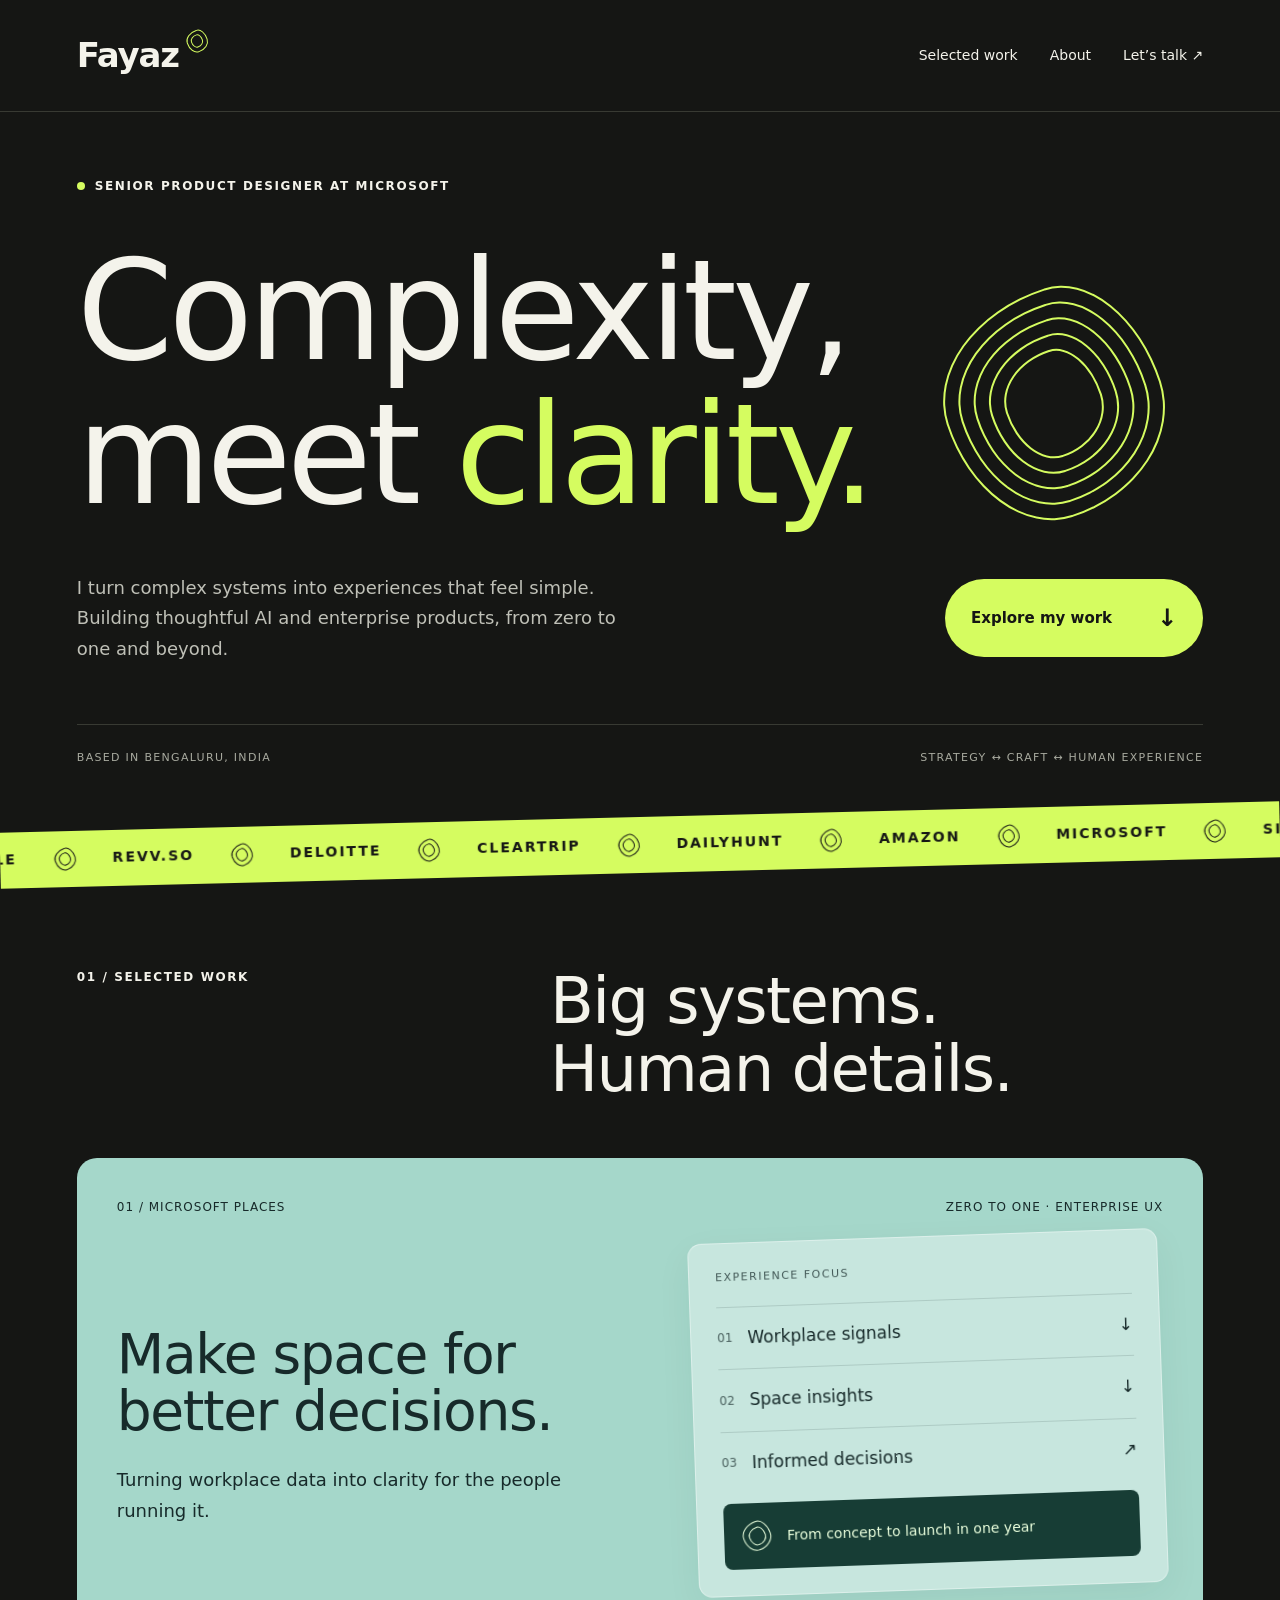
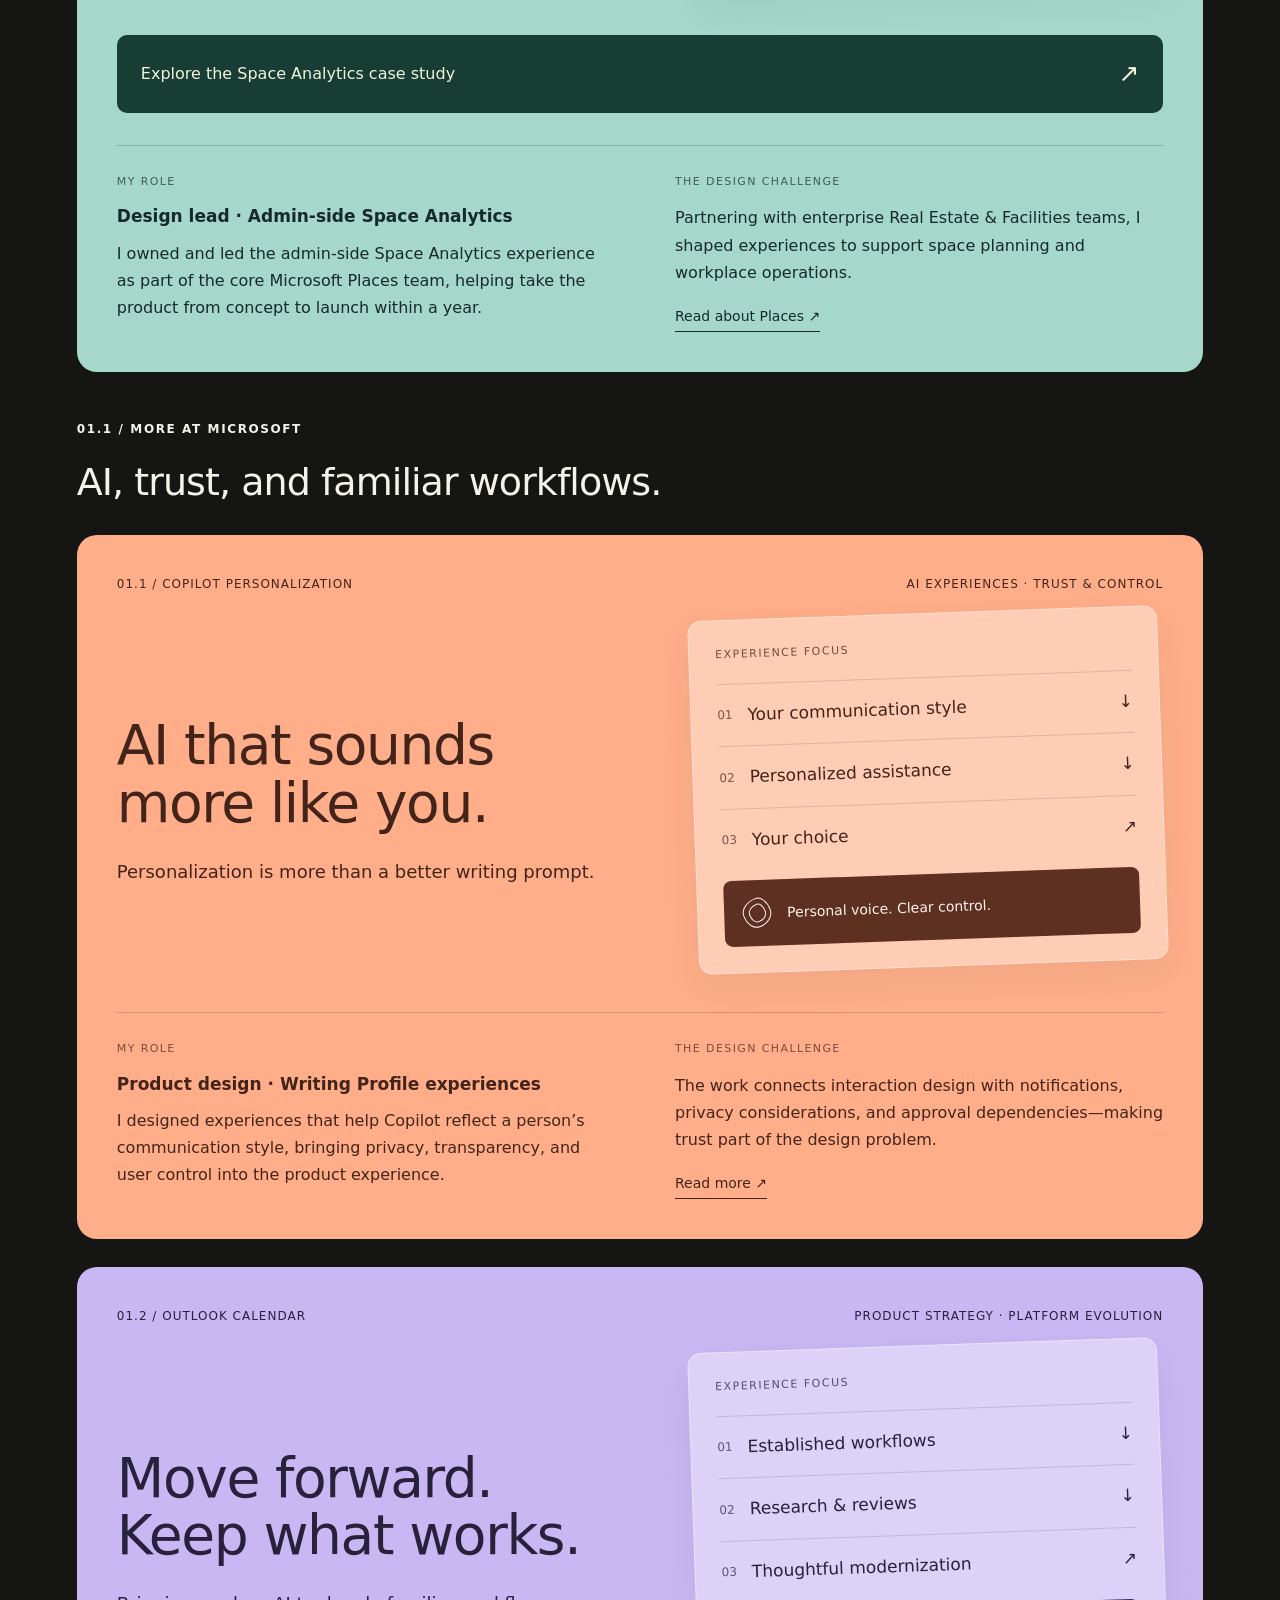
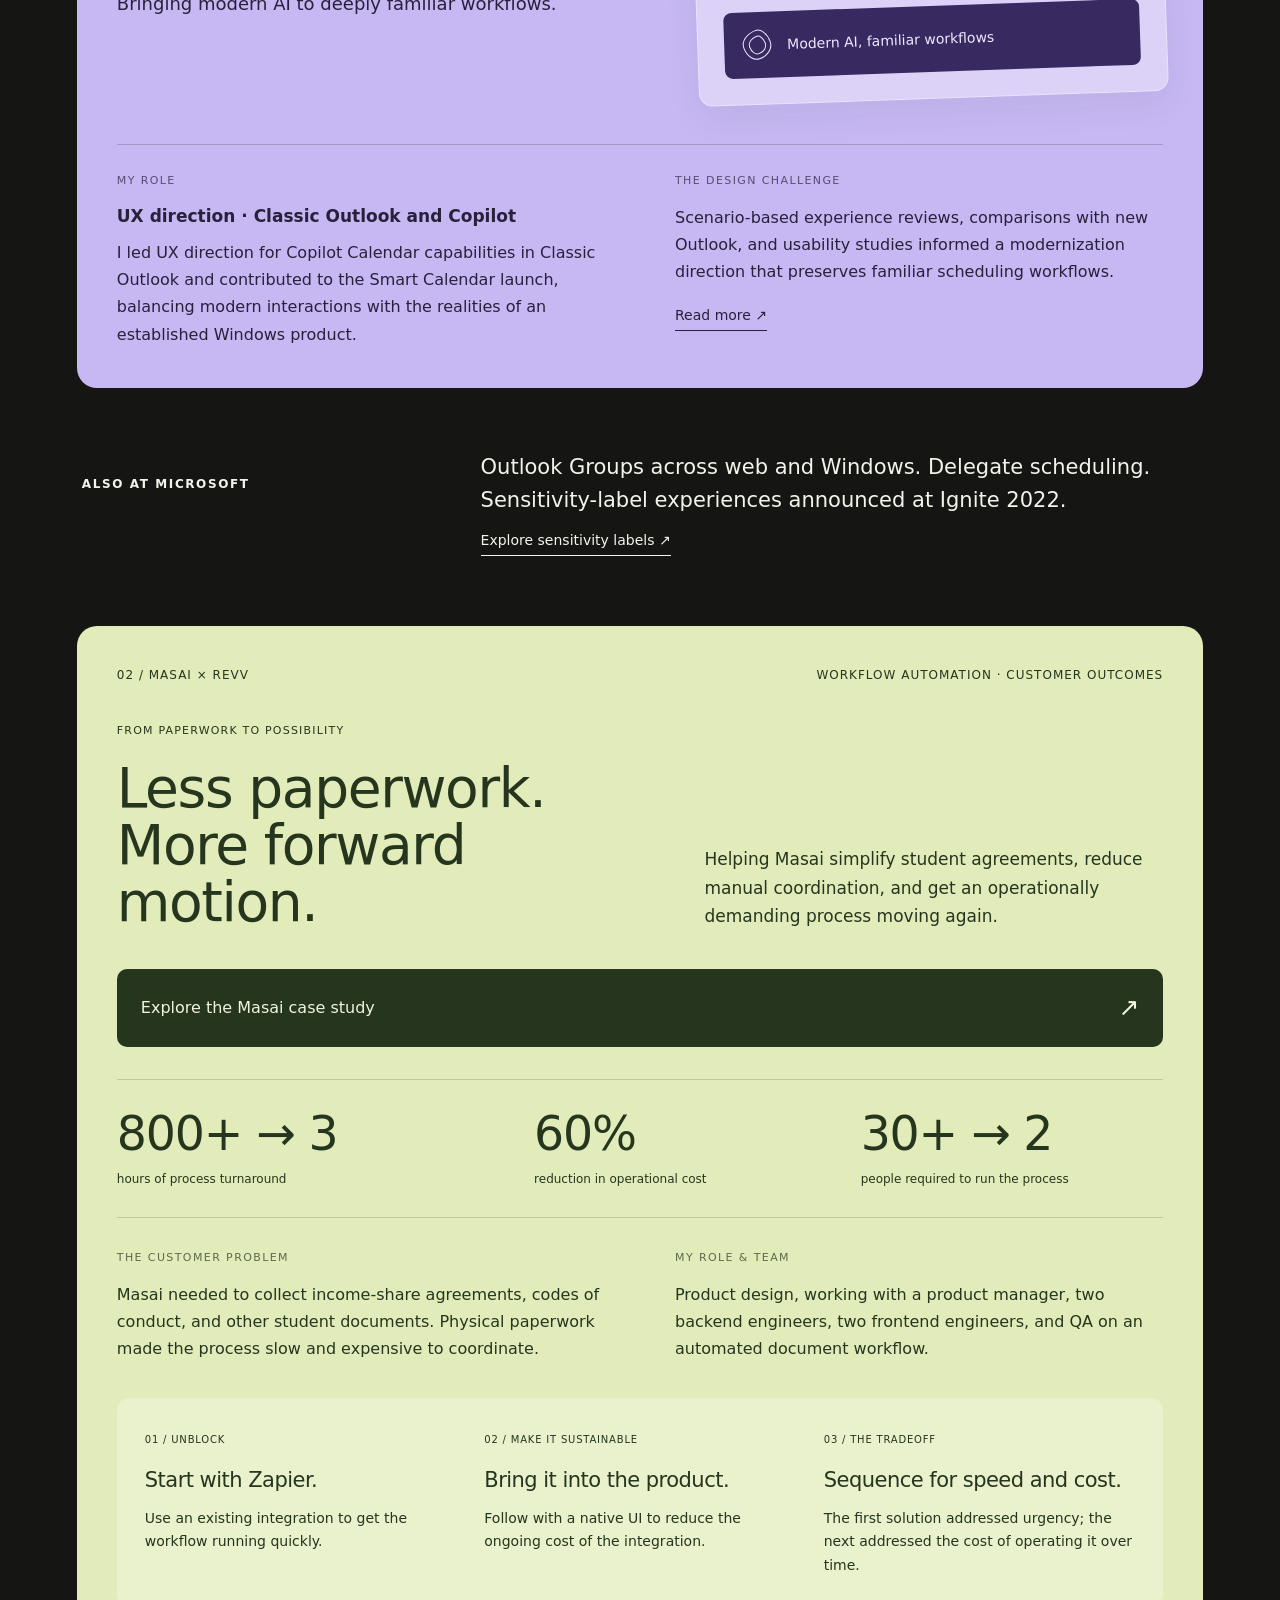
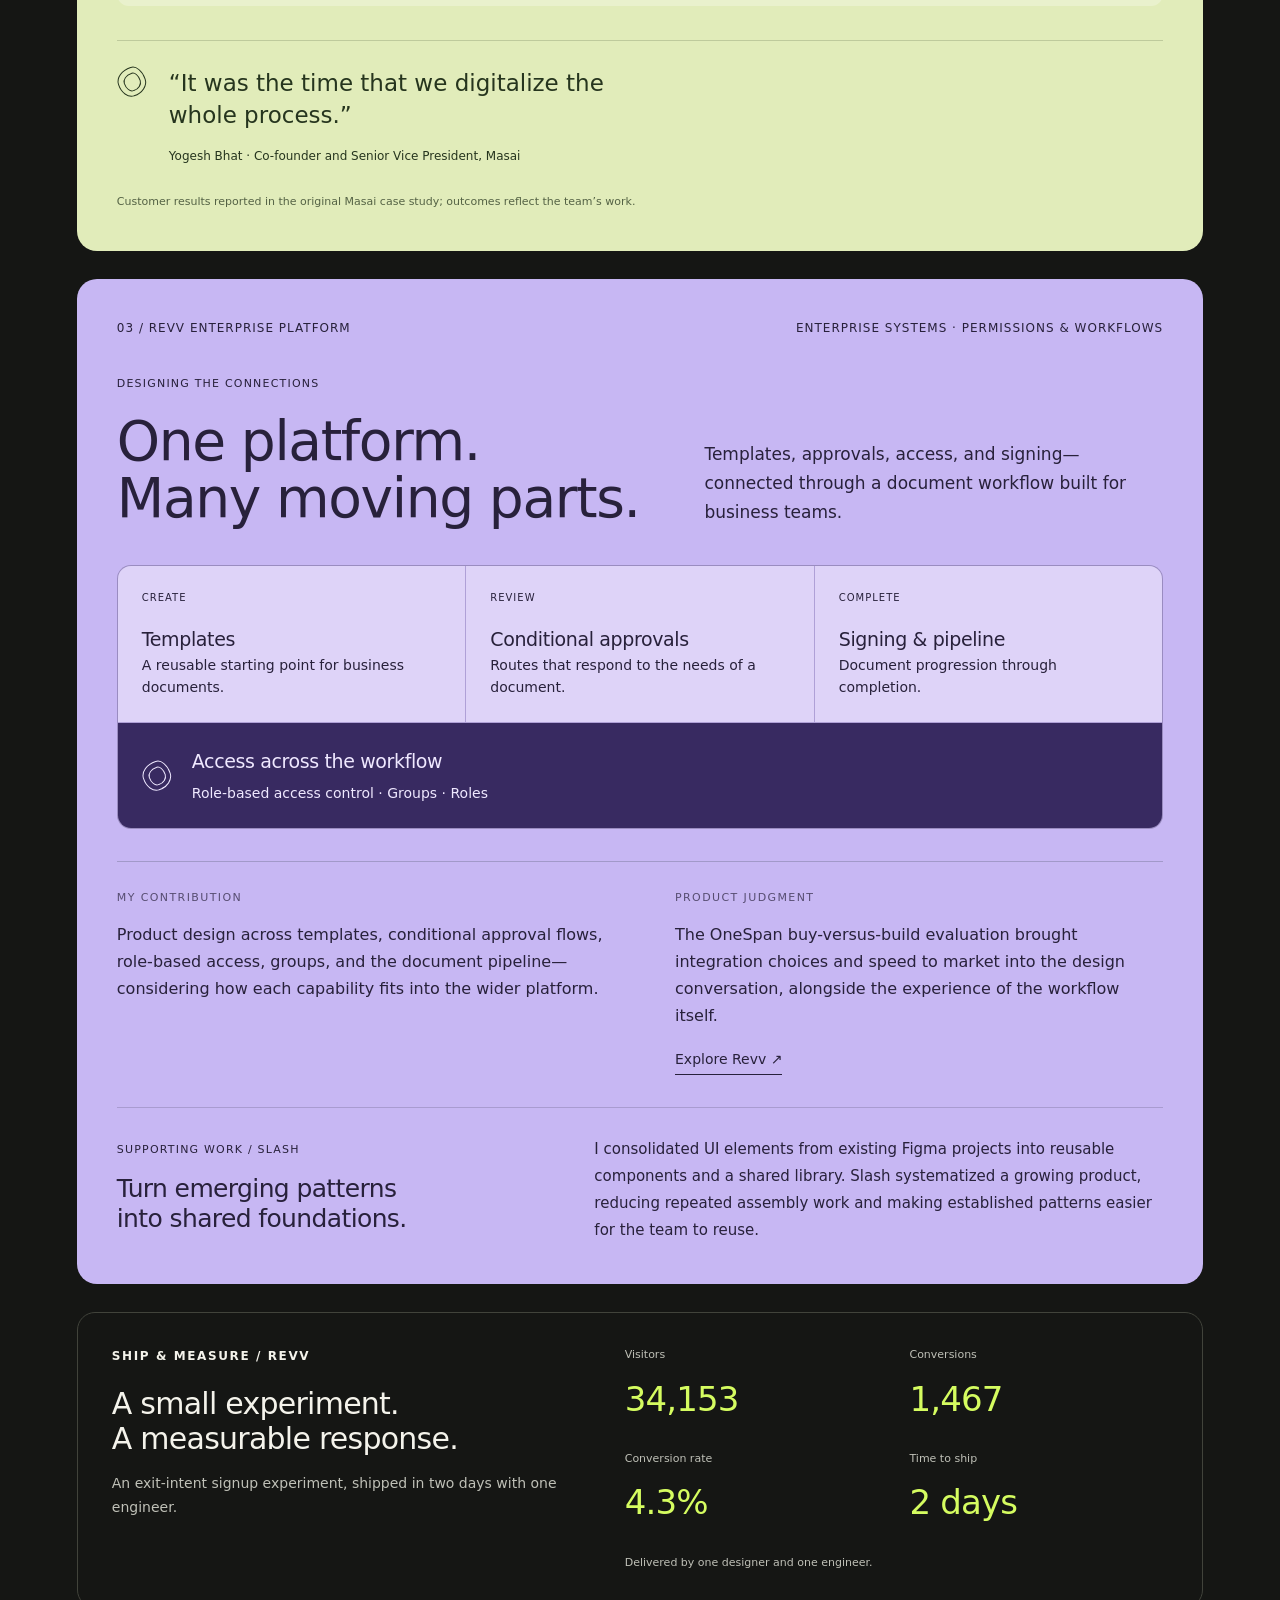
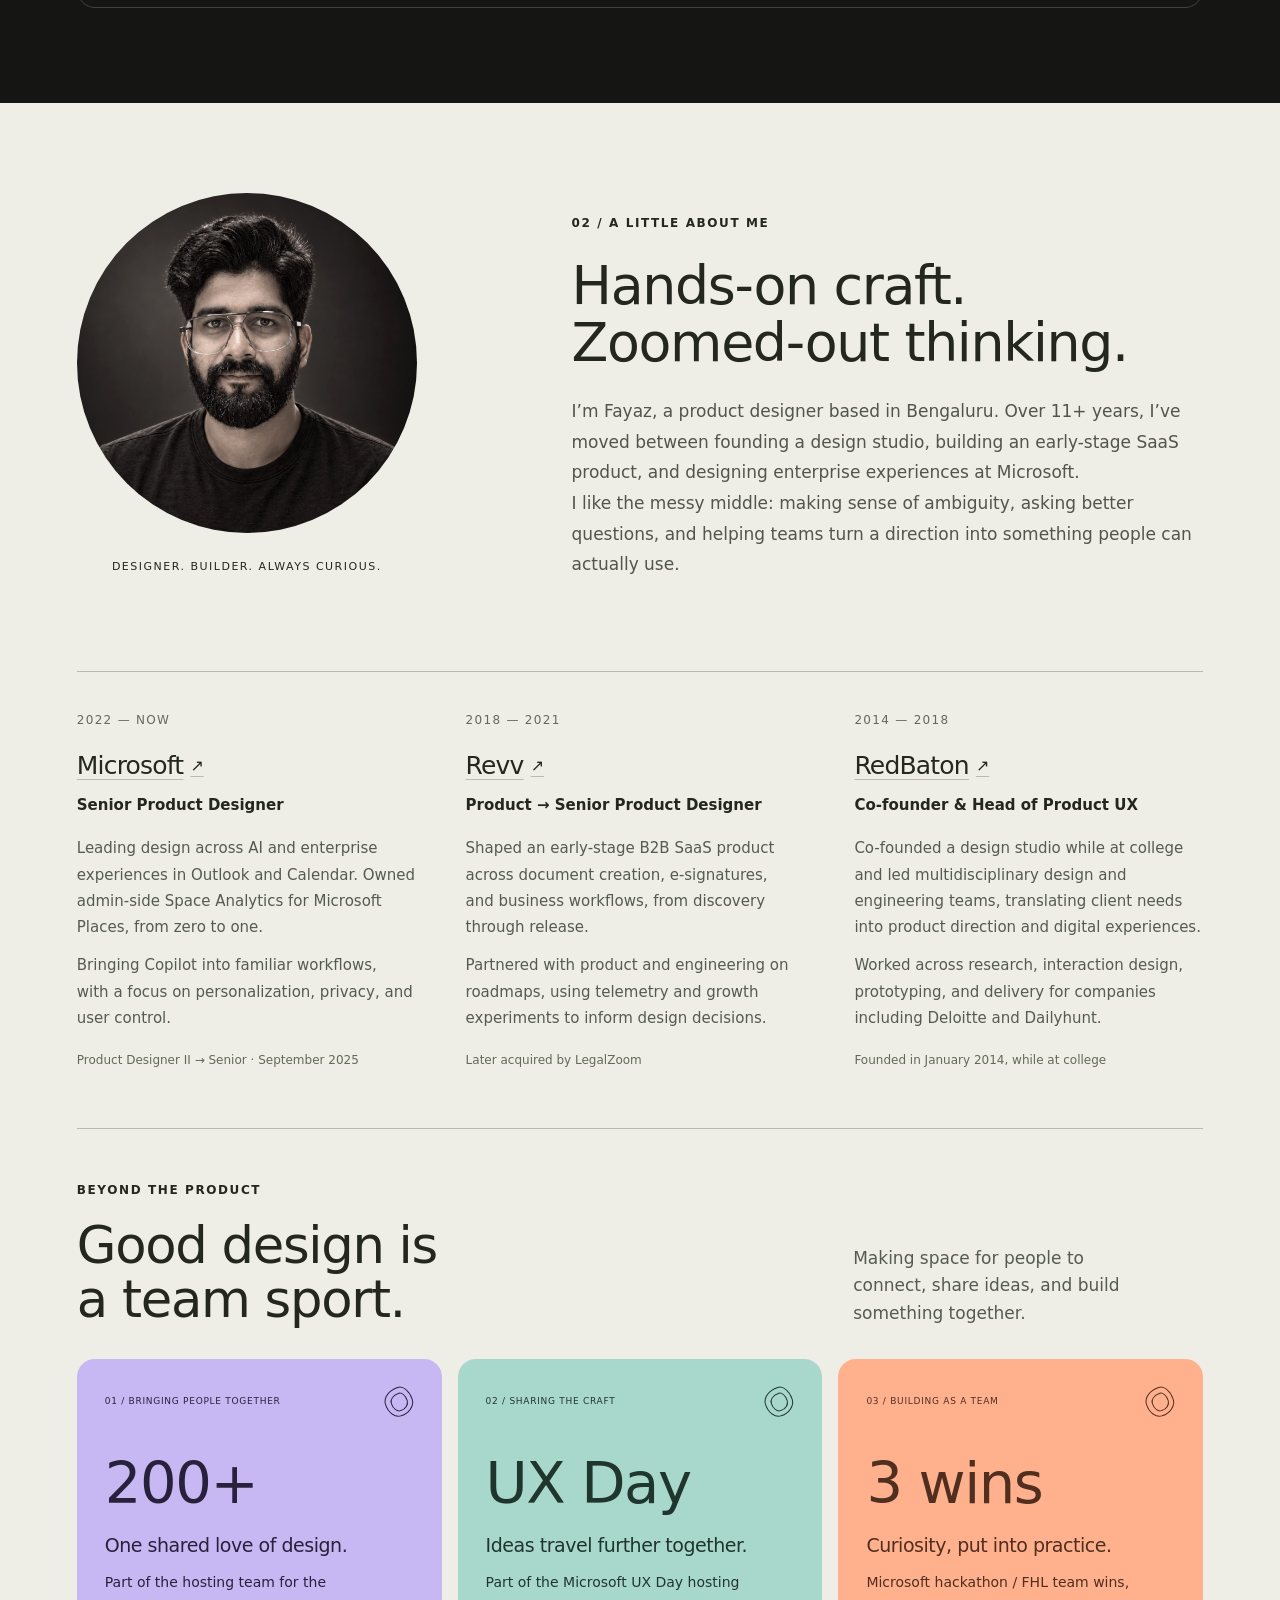
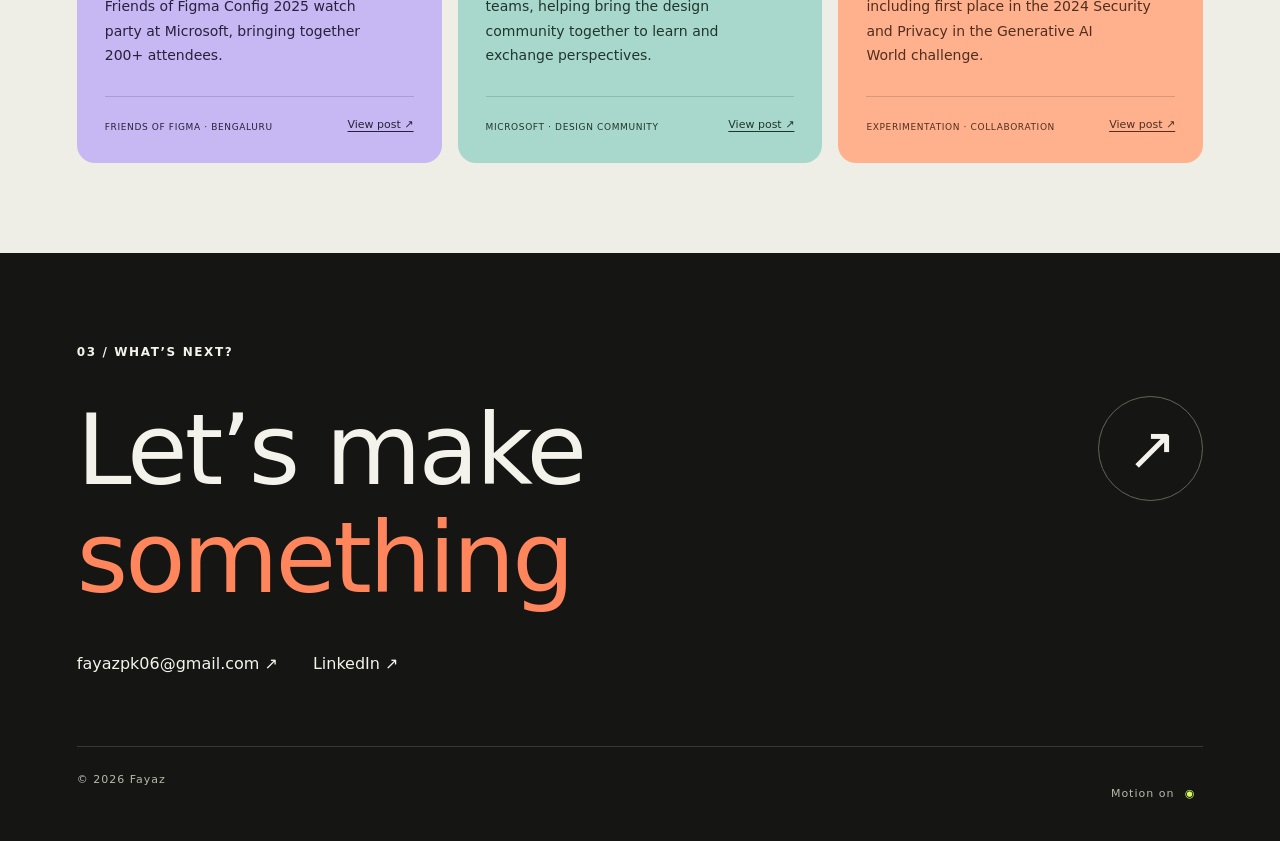
==== commit 42400719: "Add files via upload" ====
--- a/index.html
+++ b/index.html
@@ -12,11 +12,11 @@
     <meta property="og:description" content="Designing clarity in complex systems. Selected work across Microsoft Places, Copilot and Outlook." />
     <meta property="og:type" content="website" />
     <meta property="og:url" content="https://fayazpk06.github.io/" />
-    <script type="module" crossorigin src="./assets/home-_npYyImG.js"></script>
-    <link rel="modulepreload" crossorigin href="./assets/globals-UuQDQ-sF.js">
-    <link rel="stylesheet" crossorigin href="./assets/globals-DNzyFiwI.css">
+    <script type="module" crossorigin src="./assets/home-BkQnPKwH.js"></script>
+    <link rel="modulepreload" crossorigin href="./assets/globals-CkJySXI8.js">
+    <link rel="stylesheet" crossorigin href="./assets/globals-l2aYpp-t.css">
   </head>
   <body>
-    <div id="root"><link rel="preload" as="image" href="./fayaz-portrait.jpg"/><main><a class="skip" href="#work">Skip to selected work</a><nav class="nav"><a class="wordmark" href="#" aria-label="Fayaz home">Fayaz<span aria-hidden="true" class="organic-mark organic-mini"><span class="organic-ring"></span><span class="organic-ring"></span></span></a><div><a href="#work">Selected work</a><a href="#about">About</a><a href="#contact">Let’s talk ↗</a></div></nav><section class="hero"><p class="eyebrow"><i></i> SENIOR PRODUCT DESIGNER AT MICROSOFT</p><h1>Complexity,<br/>meet <em>clarity.</em><span aria-hidden="true" class="organic-mark organic-accent"><span class="organic-ring"></span><span class="organic-ring"></span><span class="organic-ring"></span><span class="organic-ring"></span><span class="organic-ring"></span></span></h1><div class="hero-bottom"><p>I turn complex systems into experiences that feel simple. Building thoughtful AI and enterprise products, from zero to one and beyond.</p><a class="button" href="#work">Explore my work <span>↓</span></a></div><div class="hero-meta"><span>BASED IN BENGALURU, INDIA</span><span>STRATEGY ↔ CRAFT ↔ HUMAN EXPERIENCE</span></div></section><div class="ticker" role="region" aria-label="Companies, collaborators, and design expertise"><p class="ticker-sr">Companies and collaborators: <!-- -->Mindtickle, Revv.so, Deloitte, Cleartrip, Dailyhunt, Amazon, Microsoft, SignEasy, BYJU’s, Capillary Technologies, BigBasket, Chai Point, Babajob, BlueStone, greytHR, RedBaton<!-- -->. Expertise: <!-- -->B2B SaaS, AI Forward Designs, Product Integrations, Brand Building, Enterprise UX, Zero to One, Product Strategy, Human-Centered Design, User Research, Interaction Design, Information Architecture, Rapid Prototyping, Growth Experiments, Workflow Automation, Cross-Platform Experiences, Privacy &amp; Trust<!-- -->.</p><div class="ticker-track" aria-hidden="true"><span><span>MINDTICKLE<!-- --> <b class="ticker-mark"><span aria-hidden="true" class="organic-mark organic-mini"><span class="organic-ring"></span><span class="organic-ring"></span></span></b> </span><span>REVV.SO<!-- --> <b class="ticker-mark"><span aria-hidden="true" class="organic-mark organic-mini"><span class="organic-ring"></span><span class="organic-ring"></span></span></b> </span><span>DELOITTE<!-- --> <b class="ticker-mark"><span aria-hidden="true" class="organic-mark organic-mini"><span class="organic-ring"></span><span class="organic-ring"></span></span></b> </span><span>CLEARTRIP<!-- --> <b class="ticker-mark"><span aria-hidden="true" class="organic-mark organic-mini"><span class="organic-ring"></span><span class="organic-ring"></span></span></b> </span><span>DAILYHUNT<!-- --> <b class="ticker-mark"><span aria-hidden="true" class="organic-mark organic-mini"><span class="organic-ring"></span><span class="organic-ring"></span></span></b> </span><span>AMAZON<!-- --> <b class="ticker-mark"><span aria-hidden="true" class="organic-mark organic-mini"><span class="organic-ring"></span><span class="organic-ring"></span></span></b> </span><span>MICROSOFT<!-- --> <b class="ticker-mark"><span aria-hidden="true" class="organic-mark organic-mini"><span class="organic-ring"></span><span class="organic-ring"></span></span></b> </span><span>SIGNEASY<!-- --> <b class="ticker-mark"><span aria-hidden="true" class="organic-mark organic-mini"><span class="organic-ring"></span><span class="organic-ring"></span></span></b> </span><span>BYJU’S<!-- --> <b class="ticker-mark"><span aria-hidden="true" class="organic-mark organic-mini"><span class="organic-ring"></span><span class="organic-ring"></span></span></b> </span><span>CAPILLARY TECHNOLOGIES<!-- --> <b class="ticker-mark"><span aria-hidden="true" class="organic-mark organic-mini"><span class="organic-ring"></span><span class="organic-ring"></span></span></b> </span><span>BIGBASKET<!-- --> <b class="ticker-mark"><span aria-hidden="true" class="organic-mark organic-mini"><span class="organic-ring"></span><span class="organic-ring"></span></span></b> </span><span>CHAI POINT<!-- --> <b class="ticker-mark"><span aria-hidden="true" class="organic-mark organic-mini"><span class="organic-ring"></span><span class="organic-ring"></span></span></b> </span><span>BABAJOB<!-- --> <b class="ticker-mark"><span aria-hidden="true" class="organic-mark organic-mini"><span class="organic-ring"></span><span class="organic-ring"></span></span></b> </span><span>BLUESTONE<!-- --> <b class="ticker-mark"><span aria-hidden="true" class="organic-mark organic-mini"><span class="organic-ring"></span><span class="organic-ring"></span></span></b> </span><span>GREYTHR<!-- --> <b class="ticker-mark"><span aria-hidden="true" class="organic-mark organic-mini"><span class="organic-ring"></span><span class="organic-ring"></span></span></b> </span><span>REDBATON<!-- --> <b class="ticker-mark"><span aria-hidden="true" class="organic-mark organic-mini"><span class="organic-ring"></span><span class="organic-ring"></span></span></b> </span><span>B2B SAAS<!-- --> <b class="ticker-mark"><span aria-hidden="true" class="organic-mark organic-mini"><span class="organic-ring"></span><span class="organic-ring"></span></span></b> </span><span>AI FORWARD DESIGNS<!-- --> <b class="ticker-mark"><span aria-hidden="true" class="organic-mark organic-mini"><span class="organic-ring"></span><span class="organic-ring"></span></span></b> </span><span>PRODUCT INTEGRATIONS<!-- --> <b class="ticker-mark"><span aria-hidden="true" class="organic-mark organic-mini"><span class="organic-ring"></span><span class="organic-ring"></span></span></b> </span><span>BRAND BUILDING<!-- --> <b class="ticker-mark"><span aria-hidden="true" class="organic-mark organic-mini"><span class="organic-ring"></span><span class="organic-ring"></span></span></b> </span><span>ENTERPRISE UX<!-- --> <b class="ticker-mark"><span aria-hidden="true" class="organic-mark organic-mini"><span class="organic-ring"></span><span class="organic-ring"></span></span></b> </span><span>ZERO TO ONE<!-- --> <b class="ticker-mark"><span aria-hidden="true" class="organic-mark organic-mini"><span class="organic-ring"></span><span class="organic-ring"></span></span></b> </span><span>PRODUCT STRATEGY<!-- --> <b class="ticker-mark"><span aria-hidden="true" class="organic-mark organic-mini"><span class="organic-ring"></span><span class="organic-ring"></span></span></b> </span><span>HUMAN-CENTERED DESIGN<!-- --> <b class="ticker-mark"><span aria-hidden="true" class="organic-mark organic-mini"><span class="organic-ring"></span><span class="organic-ring"></span></span></b> </span><span>USER RESEARCH<!-- --> <b class="ticker-mark"><span aria-hidden="true" class="organic-mark organic-mini"><span class="organic-ring"></span><span class="organic-ring"></span></span></b> </span><span>INTERACTION DESIGN<!-- --> <b class="ticker-mark"><span aria-hidden="true" class="organic-mark organic-mini"><span class="organic-ring"></span><span class="organic-ring"></span></span></b> </span><span>INFORMATION ARCHITECTURE<!-- --> <b class="ticker-mark"><span aria-hidden="true" class="organic-mark organic-mini"><span class="organic-ring"></span><span class="organic-ring"></span></span></b> </span><span>RAPID PROTOTYPING<!-- --> <b class="ticker-mark"><span aria-hidden="true" class="organic-mark organic-mini"><span class="organic-ring"></span><span class="organic-ring"></span></span></b> </span><span>GROWTH EXPERIMENTS<!-- --> <b class="ticker-mark"><span aria-hidden="true" class="organic-mark organic-mini"><span class="organic-ring"></span><span class="organic-ring"></span></span></b> </span><span>WORKFLOW AUTOMATION<!-- --> <b class="ticker-mark"><span aria-hidden="true" class="organic-mark organic-mini"><span class="organic-ring"></span><span class="organic-ring"></span></span></b> </span><span>CROSS-PLATFORM EXPERIENCES<!-- --> <b class="ticker-mark"><span aria-hidden="true" class="organic-mark organic-mini"><span class="organic-ring"></span><span class="organic-ring"></span></span></b> </span><span>PRIVACY &amp; TRUST<!-- --> <b class="ticker-mark"><span aria-hidden="true" class="organic-mark organic-mini"><span class="organic-ring"></span><span class="organic-ring"></span></span></b> </span></span><span><span>MINDTICKLE<!-- --> <b class="ticker-mark"><span aria-hidden="true" class="organic-mark organic-mini"><span class="organic-ring"></span><span class="organic-ring"></span></span></b> </span><span>REVV.SO<!-- --> <b class="ticker-mark"><span aria-hidden="true" class="organic-mark organic-mini"><span class="organic-ring"></span><span class="organic-ring"></span></span></b> </span><span>DELOITTE<!-- --> <b class="ticker-mark"><span aria-hidden="true" class="organic-mark organic-mini"><span class="organic-ring"></span><span class="organic-ring"></span></span></b> </span><span>CLEARTRIP<!-- --> <b class="ticker-mark"><span aria-hidden="true" class="organic-mark organic-mini"><span class="organic-ring"></span><span class="organic-ring"></span></span></b> </span><span>DAILYHUNT<!-- --> <b class="ticker-mark"><span aria-hidden="true" class="organic-mark organic-mini"><span class="organic-ring"></span><span class="organic-ring"></span></span></b> </span><span>AMAZON<!-- --> <b class="ticker-mark"><span aria-hidden="true" class="organic-mark organic-mini"><span class="organic-ring"></span><span class="organic-ring"></span></span></b> </span><span>MICROSOFT<!-- --> <b class="ticker-mark"><span aria-hidden="true" class="organic-mark organic-mini"><span class="organic-ring"></span><span class="organic-ring"></span></span></b> </span><span>SIGNEASY<!-- --> <b class="ticker-mark"><span aria-hidden="true" class="organic-mark organic-mini"><span class="organic-ring"></span><span class="organic-ring"></span></span></b> </span><span>BYJU’S<!-- --> <b class="ticker-mark"><span aria-hidden="true" class="organic-mark organic-mini"><span class="organic-ring"></span><span class="organic-ring"></span></span></b> </span><span>CAPILLARY TECHNOLOGIES<!-- --> <b class="ticker-mark"><span aria-hidden="true" class="organic-mark organic-mini"><span class="organic-ring"></span><span class="organic-ring"></span></span></b> </span><span>BIGBASKET<!-- --> <b class="ticker-mark"><span aria-hidden="true" class="organic-mark organic-mini"><span class="organic-ring"></span><span class="organic-ring"></span></span></b> </span><span>CHAI POINT<!-- --> <b class="ticker-mark"><span aria-hidden="true" class="organic-mark organic-mini"><span class="organic-ring"></span><span class="organic-ring"></span></span></b> </span><span>BABAJOB<!-- --> <b class="ticker-mark"><span aria-hidden="true" class="organic-mark organic-mini"><span class="organic-ring"></span><span class="organic-ring"></span></span></b> </span><span>BLUESTONE<!-- --> <b class="ticker-mark"><span aria-hidden="true" class="organic-mark organic-mini"><span class="organic-ring"></span><span class="organic-ring"></span></span></b> </span><span>GREYTHR<!-- --> <b class="ticker-mark"><span aria-hidden="true" class="organic-mark organic-mini"><span class="organic-ring"></span><span class="organic-ring"></span></span></b> </span><span>REDBATON<!-- --> <b class="ticker-mark"><span aria-hidden="true" class="organic-mark organic-mini"><span class="organic-ring"></span><span class="organic-ring"></span></span></b> </span><span>B2B SAAS<!-- --> <b class="ticker-mark"><span aria-hidden="true" class="organic-mark organic-mini"><span class="organic-ring"></span><span class="organic-ring"></span></span></b> </span><span>AI FORWARD DESIGNS<!-- --> <b class="ticker-mark"><span aria-hidden="true" class="organic-mark organic-mini"><span class="organic-ring"></span><span class="organic-ring"></span></span></b> </span><span>PRODUCT INTEGRATIONS<!-- --> <b class="ticker-mark"><span aria-hidden="true" class="organic-mark organic-mini"><span class="organic-ring"></span><span class="organic-ring"></span></span></b> </span><span>BRAND BUILDING<!-- --> <b class="ticker-mark"><span aria-hidden="true" class="organic-mark organic-mini"><span class="organic-ring"></span><span class="organic-ring"></span></span></b> </span><span>ENTERPRISE UX<!-- --> <b class="ticker-mark"><span aria-hidden="true" class="organic-mark organic-mini"><span class="organic-ring"></span><span class="organic-ring"></span></span></b> </span><span>ZERO TO ONE<!-- --> <b class="ticker-mark"><span aria-hidden="true" class="organic-mark organic-mini"><span class="organic-ring"></span><span class="organic-ring"></span></span></b> </span><span>PRODUCT STRATEGY<!-- --> <b class="ticker-mark"><span aria-hidden="true" class="organic-mark organic-mini"><span class="organic-ring"></span><span class="organic-ring"></span></span></b> </span><span>HUMAN-CENTERED DESIGN<!-- --> <b class="ticker-mark"><span aria-hidden="true" class="organic-mark organic-mini"><span class="organic-ring"></span><span class="organic-ring"></span></span></b> </span><span>USER RESEARCH<!-- --> <b class="ticker-mark"><span aria-hidden="true" class="organic-mark organic-mini"><span class="organic-ring"></span><span class="organic-ring"></span></span></b> </span><span>INTERACTION DESIGN<!-- --> <b class="ticker-mark"><span aria-hidden="true" class="organic-mark organic-mini"><span class="organic-ring"></span><span class="organic-ring"></span></span></b> </span><span>INFORMATION ARCHITECTURE<!-- --> <b class="ticker-mark"><span aria-hidden="true" class="organic-mark organic-mini"><span class="organic-ring"></span><span class="organic-ring"></span></span></b> </span><span>RAPID PROTOTYPING<!-- --> <b class="ticker-mark"><span aria-hidden="true" class="organic-mark organic-mini"><span class="organic-ring"></span><span class="organic-ring"></span></span></b> </span><span>GROWTH EXPERIMENTS<!-- --> <b class="ticker-mark"><span aria-hidden="true" class="organic-mark organic-mini"><span class="organic-ring"></span><span class="organic-ring"></span></span></b> </span><span>WORKFLOW AUTOMATION<!-- --> <b class="ticker-mark"><span aria-hidden="true" class="organic-mark organic-mini"><span class="organic-ring"></span><span class="organic-ring"></span></span></b> </span><span>CROSS-PLATFORM EXPERIENCES<!-- --> <b class="ticker-mark"><span aria-hidden="true" class="organic-mark organic-mini"><span class="organic-ring"></span><span class="organic-ring"></span></span></b> </span><span>PRIVACY &amp; TRUST<!-- --> <b class="ticker-mark"><span aria-hidden="true" class="organic-mark organic-mini"><span class="organic-ring"></span><span class="organic-ring"></span></span></b> </span></span><span><span>MINDTICKLE<!-- --> <b class="ticker-mark"><span aria-hidden="true" class="organic-mark organic-mini"><span class="organic-ring"></span><span class="organic-ring"></span></span></b> </span><span>REVV.SO<!-- --> <b class="ticker-mark"><span aria-hidden="true" class="organic-mark organic-mini"><span class="organic-ring"></span><span class="organic-ring"></span></span></b> </span><span>DELOITTE<!-- --> <b class="ticker-mark"><span aria-hidden="true" class="organic-mark organic-mini"><span class="organic-ring"></span><span class="organic-ring"></span></span></b> </span><span>CLEARTRIP<!-- --> <b class="ticker-mark"><span aria-hidden="true" class="organic-mark organic-mini"><span class="organic-ring"></span><span class="organic-ring"></span></span></b> </span><span>DAILYHUNT<!-- --> <b class="ticker-mark"><span aria-hidden="true" class="organic-mark organic-mini"><span class="organic-ring"></span><span class="organic-ring"></span></span></b> </span><span>AMAZON<!-- --> <b class="ticker-mark"><span aria-hidden="true" class="organic-mark organic-mini"><span class="organic-ring"></span><span class="organic-ring"></span></span></b> </span><span>MICROSOFT<!-- --> <b class="ticker-mark"><span aria-hidden="true" class="organic-mark organic-mini"><span class="organic-ring"></span><span class="organic-ring"></span></span></b> </span><span>SIGNEASY<!-- --> <b class="ticker-mark"><span aria-hidden="true" class="organic-mark organic-mini"><span class="organic-ring"></span><span class="organic-ring"></span></span></b> </span><span>BYJU’S<!-- --> <b class="ticker-mark"><span aria-hidden="true" class="organic-mark organic-mini"><span class="organic-ring"></span><span class="organic-ring"></span></span></b> </span><span>CAPILLARY TECHNOLOGIES<!-- --> <b class="ticker-mark"><span aria-hidden="true" class="organic-mark organic-mini"><span class="organic-ring"></span><span class="organic-ring"></span></span></b> </span><span>BIGBASKET<!-- --> <b class="ticker-mark"><span aria-hidden="true" class="organic-mark organic-mini"><span class="organic-ring"></span><span class="organic-ring"></span></span></b> </span><span>CHAI POINT<!-- --> <b class="ticker-mark"><span aria-hidden="true" class="organic-mark organic-mini"><span class="organic-ring"></span><span class="organic-ring"></span></span></b> </span><span>BABAJOB<!-- --> <b class="ticker-mark"><span aria-hidden="true" class="organic-mark organic-mini"><span class="organic-ring"></span><span class="organic-ring"></span></span></b> </span><span>BLUESTONE<!-- --> <b class="ticker-mark"><span aria-hidden="true" class="organic-mark organic-mini"><span class="organic-ring"></span><span class="organic-ring"></span></span></b> </span><span>GREYTHR<!-- --> <b class="ticker-mark"><span aria-hidden="true" class="organic-mark organic-mini"><span class="organic-ring"></span><span class="organic-ring"></span></span></b> </span><span>REDBATON<!-- --> <b class="ticker-mark"><span aria-hidden="true" class="organic-mark organic-mini"><span class="organic-ring"></span><span class="organic-ring"></span></span></b> </span><span>B2B SAAS<!-- --> <b class="ticker-mark"><span aria-hidden="true" class="organic-mark organic-mini"><span class="organic-ring"></span><span class="organic-ring"></span></span></b> </span><span>AI FORWARD DESIGNS<!-- --> <b class="ticker-mark"><span aria-hidden="true" class="organic-mark organic-mini"><span class="organic-ring"></span><span class="organic-ring"></span></span></b> </span><span>PRODUCT INTEGRATIONS<!-- --> <b class="ticker-mark"><span aria-hidden="true" class="organic-mark organic-mini"><span class="organic-ring"></span><span class="organic-ring"></span></span></b> </span><span>BRAND BUILDING<!-- --> <b class="ticker-mark"><span aria-hidden="true" class="organic-mark organic-mini"><span class="organic-ring"></span><span class="organic-ring"></span></span></b> </span><span>ENTERPRISE UX<!-- --> <b class="ticker-mark"><span aria-hidden="true" class="organic-mark organic-mini"><span class="organic-ring"></span><span class="organic-ring"></span></span></b> </span><span>ZERO TO ONE<!-- --> <b class="ticker-mark"><span aria-hidden="true" class="organic-mark organic-mini"><span class="organic-ring"></span><span class="organic-ring"></span></span></b> </span><span>PRODUCT STRATEGY<!-- --> <b class="ticker-mark"><span aria-hidden="true" class="organic-mark organic-mini"><span class="organic-ring"></span><span class="organic-ring"></span></span></b> </span><span>HUMAN-CENTERED DESIGN<!-- --> <b class="ticker-mark"><span aria-hidden="true" class="organic-mark organic-mini"><span class="organic-ring"></span><span class="organic-ring"></span></span></b> </span><span>USER RESEARCH<!-- --> <b class="ticker-mark"><span aria-hidden="true" class="organic-mark organic-mini"><span class="organic-ring"></span><span class="organic-ring"></span></span></b> </span><span>INTERACTION DESIGN<!-- --> <b class="ticker-mark"><span aria-hidden="true" class="organic-mark organic-mini"><span class="organic-ring"></span><span class="organic-ring"></span></span></b> </span><span>INFORMATION ARCHITECTURE<!-- --> <b class="ticker-mark"><span aria-hidden="true" class="organic-mark organic-mini"><span class="organic-ring"></span><span class="organic-ring"></span></span></b> </span><span>RAPID PROTOTYPING<!-- --> <b class="ticker-mark"><span aria-hidden="true" class="organic-mark organic-mini"><span class="organic-ring"></span><span class="organic-ring"></span></span></b> </span><span>GROWTH EXPERIMENTS<!-- --> <b class="ticker-mark"><span aria-hidden="true" class="organic-mark organic-mini"><span class="organic-ring"></span><span class="organic-ring"></span></span></b> </span><span>WORKFLOW AUTOMATION<!-- --> <b class="ticker-mark"><span aria-hidden="true" class="organic-mark organic-mini"><span class="organic-ring"></span><span class="organic-ring"></span></span></b> </span><span>CROSS-PLATFORM EXPERIENCES<!-- --> <b class="ticker-mark"><span aria-hidden="true" class="organic-mark organic-mini"><span class="organic-ring"></span><span class="organic-ring"></span></span></b> </span><span>PRIVACY &amp; TRUST<!-- --> <b class="ticker-mark"><span aria-hidden="true" class="organic-mark organic-mini"><span class="organic-ring"></span><span class="organic-ring"></span></span></b> </span></span><span><span>MINDTICKLE<!-- --> <b class="ticker-mark"><span aria-hidden="true" class="organic-mark organic-mini"><span class="organic-ring"></span><span class="organic-ring"></span></span></b> </span><span>REVV.SO<!-- --> <b class="ticker-mark"><span aria-hidden="true" class="organic-mark organic-mini"><span class="organic-ring"></span><span class="organic-ring"></span></span></b> </span><span>DELOITTE<!-- --> <b class="ticker-mark"><span aria-hidden="true" class="organic-mark organic-mini"><span class="organic-ring"></span><span class="organic-ring"></span></span></b> </span><span>CLEARTRIP<!-- --> <b class="ticker-mark"><span aria-hidden="true" class="organic-mark organic-mini"><span class="organic-ring"></span><span class="organic-ring"></span></span></b> </span><span>DAILYHUNT<!-- --> <b class="ticker-mark"><span aria-hidden="true" class="organic-mark organic-mini"><span class="organic-ring"></span><span class="organic-ring"></span></span></b> </span><span>AMAZON<!-- --> <b class="ticker-mark"><span aria-hidden="true" class="organic-mark organic-mini"><span class="organic-ring"></span><span class="organic-ring"></span></span></b> </span><span>MICROSOFT<!-- --> <b class="ticker-mark"><span aria-hidden="true" class="organic-mark organic-mini"><span class="organic-ring"></span><span class="organic-ring"></span></span></b> </span><span>SIGNEASY<!-- --> <b class="ticker-mark"><span aria-hidden="true" class="organic-mark organic-mini"><span class="organic-ring"></span><span class="organic-ring"></span></span></b> </span><span>BYJU’S<!-- --> <b class="ticker-mark"><span aria-hidden="true" class="organic-mark organic-mini"><span class="organic-ring"></span><span class="organic-ring"></span></span></b> </span><span>CAPILLARY TECHNOLOGIES<!-- --> <b class="ticker-mark"><span aria-hidden="true" class="organic-mark organic-mini"><span class="organic-ring"></span><span class="organic-ring"></span></span></b> </span><span>BIGBASKET<!-- --> <b class="ticker-mark"><span aria-hidden="true" class="organic-mark organic-mini"><span class="organic-ring"></span><span class="organic-ring"></span></span></b> </span><span>CHAI POINT<!-- --> <b class="ticker-mark"><span aria-hidden="true" class="organic-mark organic-mini"><span class="organic-ring"></span><span class="organic-ring"></span></span></b> </span><span>BABAJOB<!-- --> <b class="ticker-mark"><span aria-hidden="true" class="organic-mark organic-mini"><span class="organic-ring"></span><span class="organic-ring"></span></span></b> </span><span>BLUESTONE<!-- --> <b class="ticker-mark"><span aria-hidden="true" class="organic-mark organic-mini"><span class="organic-ring"></span><span class="organic-ring"></span></span></b> </span><span>GREYTHR<!-- --> <b class="ticker-mark"><span aria-hidden="true" class="organic-mark organic-mini"><span class="organic-ring"></span><span class="organic-ring"></span></span></b> </span><span>REDBATON<!-- --> <b class="ticker-mark"><span aria-hidden="true" class="organic-mark organic-mini"><span class="organic-ring"></span><span class="organic-ring"></span></span></b> </span><span>B2B SAAS<!-- --> <b class="ticker-mark"><span aria-hidden="true" class="organic-mark organic-mini"><span class="organic-ring"></span><span class="organic-ring"></span></span></b> </span><span>AI FORWARD DESIGNS<!-- --> <b class="ticker-mark"><span aria-hidden="true" class="organic-mark organic-mini"><span class="organic-ring"></span><span class="organic-ring"></span></span></b> </span><span>PRODUCT INTEGRATIONS<!-- --> <b class="ticker-mark"><span aria-hidden="true" class="organic-mark organic-mini"><span class="organic-ring"></span><span class="organic-ring"></span></span></b> </span><span>BRAND BUILDING<!-- --> <b class="ticker-mark"><span aria-hidden="true" class="organic-mark organic-mini"><span class="organic-ring"></span><span class="organic-ring"></span></span></b> </span><span>ENTERPRISE UX<!-- --> <b class="ticker-mark"><span aria-hidden="true" class="organic-mark organic-mini"><span class="organic-ring"></span><span class="organic-ring"></span></span></b> </span><span>ZERO TO ONE<!-- --> <b class="ticker-mark"><span aria-hidden="true" class="organic-mark organic-mini"><span class="organic-ring"></span><span class="organic-ring"></span></span></b> </span><span>PRODUCT STRATEGY<!-- --> <b class="ticker-mark"><span aria-hidden="true" class="organic-mark organic-mini"><span class="organic-ring"></span><span class="organic-ring"></span></span></b> </span><span>HUMAN-CENTERED DESIGN<!-- --> <b class="ticker-mark"><span aria-hidden="true" class="organic-mark organic-mini"><span class="organic-ring"></span><span class="organic-ring"></span></span></b> </span><span>USER RESEARCH<!-- --> <b class="ticker-mark"><span aria-hidden="true" class="organic-mark organic-mini"><span class="organic-ring"></span><span class="organic-ring"></span></span></b> </span><span>INTERACTION DESIGN<!-- --> <b class="ticker-mark"><span aria-hidden="true" class="organic-mark organic-mini"><span class="organic-ring"></span><span class="organic-ring"></span></span></b> </span><span>INFORMATION ARCHITECTURE<!-- --> <b class="ticker-mark"><span aria-hidden="true" class="organic-mark organic-mini"><span class="organic-ring"></span><span class="organic-ring"></span></span></b> </span><span>RAPID PROTOTYPING<!-- --> <b class="ticker-mark"><span aria-hidden="true" class="organic-mark organic-mini"><span class="organic-ring"></span><span class="organic-ring"></span></span></b> </span><span>GROWTH EXPERIMENTS<!-- --> <b class="ticker-mark"><span aria-hidden="true" class="organic-mark organic-mini"><span class="organic-ring"></span><span class="organic-ring"></span></span></b> </span><span>WORKFLOW AUTOMATION<!-- --> <b class="ticker-mark"><span aria-hidden="true" class="organic-mark organic-mini"><span class="organic-ring"></span><span class="organic-ring"></span></span></b> </span><span>CROSS-PLATFORM EXPERIENCES<!-- --> <b class="ticker-mark"><span aria-hidden="true" class="organic-mark organic-mini"><span class="organic-ring"></span><span class="organic-ring"></span></span></b> </span><span>PRIVACY &amp; TRUST<!-- --> <b class="ticker-mark"><span aria-hidden="true" class="organic-mark organic-mini"><span class="organic-ring"></span><span class="organic-ring"></span></span></b> </span></span></div><button type="button" class="ticker-arrow ticker-arrow-left" aria-label="Scroll text left" title="Scroll text left — hover or hold to speed up"><span aria-hidden="true">←</span></button><button type="button" class="ticker-arrow ticker-arrow-right" aria-label="Scroll text right" title="Scroll text right — hover or hold to speed up"><span aria-hidden="true">→</span></button></div><section id="work" class="work"><div class="section-title reveal"><p class="eyebrow">01 / SELECTED WORK</p><h2>Big systems.<br/>Human details.</h2></div><article class="project reveal places"><div class="project-top"><span>0<!-- -->1<!-- --> / <!-- -->MICROSOFT PLACES</span><span>ZERO TO ONE · ENTERPRISE UX</span></div><div class="project-main"><div><h3><span>Make space for<br/></span><span>better decisions.<br/></span></h3><p class="project-desc">Turning workplace data into clarity for the people running it.</p></div><div class="flow" aria-label="Experience focus"><span class="flow-label">EXPERIENCE FOCUS</span><div class="flow-row"><span class="step-index">0<!-- -->1</span><span>Workplace signals</span><span aria-hidden="true">↓</span></div><div class="flow-row"><span class="step-index">0<!-- -->2</span><span>Space insights</span><span aria-hidden="true">↓</span></div><div class="flow-row"><span class="step-index">0<!-- -->3</span><span>Informed decisions</span><span aria-hidden="true">↗</span></div><div class="flow-result"><span aria-hidden="true" class="organic-mark organic-mini"><span class="organic-ring"></span><span class="organic-ring"></span></span>From concept to launch in one year</div></div></div><a class="case-study-cta places-cta" href="./places/">Explore the Space Analytics case study <span aria-hidden="true">↗</span></a><div class="project-detail"><div><h4>MY ROLE</h4><strong>Design lead · Admin-side Space Analytics</strong><p>I owned and led the admin-side Space Analytics experience as part of the core Microsoft Places team, helping take the product from concept to launch within a year.</p></div><div><h4>THE DESIGN CHALLENGE</h4><p>Partnering with enterprise Real Estate &amp; Facilities teams, I shaped experiences to support space planning and workplace operations.</p><a class="text-link" href="https://www.theverge.com/2024/5/13/24155204/microsoft-places-ai-hybrid-office-feature" target="_blank" rel="noreferrer">Read about Places<!-- --> ↗</a></div></div></article><section class="microsoft-more reveal" aria-labelledby="microsoft-more-title"><div class="work-subheading"><p class="eyebrow">01.1 / MORE AT MICROSOFT</p><h3 id="microsoft-more-title">AI, trust, and familiar workflows.</h3></div><div class="microsoft-grid"><article class="microsoft-card copilot"><p class="case-kicker">Copilot Personalization</p><h4>AI that sounds more like you.</h4><p>I designed experiences that help Copilot reflect a person’s communication style, bringing privacy, transparency, and user control into the product experience.</p><details><summary>Design approach <span aria-hidden="true">+</span></summary><p>The work connects interaction design with notifications, privacy considerations, and approval dependencies—making trust part of the design problem.</p></details><a class="text-link" href="https://support.microsoft.com/en-us/outlook/copilot-pages/draft-an-email-message-with-copilot-in-outlook" target="_blank" rel="noreferrer">Read more<!-- --> ↗</a></article><article class="microsoft-card calendar"><p class="case-kicker">Outlook Calendar</p><h4>Move forward. Keep what works.</h4><p>I led UX direction for Copilot Calendar capabilities in Classic Outlook and contributed to the Smart Calendar launch, balancing modern interactions with the realities of an established Windows product.</p><details><summary>Design approach <span aria-hidden="true">+</span></summary><p>Scenario-based experience reviews, comparisons with new Outlook, and usability studies informed a modernization direction that preserves familiar scheduling workflows.</p></details><a class="text-link" href="https://techcommunity.microsoft.com/blog/outlook/copilot-is-now-available-in-classic-outlook-for-windows/4164427" target="_blank" rel="noreferrer">Read more<!-- --> ↗</a></article></div></section><div class="also reveal"><span class="eyebrow">ALSO AT MICROSOFT</span><p>Outlook Groups across web and Windows. Delegate scheduling. Sensitivity-label experiences announced at Ignite 2022.</p><a class="text-link" href="https://learn.microsoft.com/en-us/purview/sensitivity-labels-meetings" target="_blank" rel="noreferrer">Explore sensitivity labels ↗</a></div><article id="masai" class="project masai reveal"><div class="project-top"><span>02 / MASAI × REVV</span><span>WORKFLOW AUTOMATION · CUSTOMER OUTCOMES</span></div><div class="case-heading"><div><p class="case-kicker">FROM PAPERWORK TO POSSIBILITY</p><h3>Less paperwork.<br/>More forward motion.</h3></div><p>Helping Masai simplify student agreements, reduce manual coordination, and get an operationally demanding process moving again.</p></div><a class="case-study-cta" href="./masai/">Explore the Masai case study <span aria-hidden="true">↗</span></a><div class="case-metrics" aria-label="Reported Masai customer results"><div><strong>800+ → 3</strong><span>hours of process turnaround</span></div><div><strong>60%</strong><span>reduction in operational cost</span></div><div><strong>30+ → 2</strong><span>people required to run the process</span></div></div><div class="project-detail"><div><h4>THE CUSTOMER PROBLEM</h4><p>Masai needed to collect income-share agreements, codes of conduct, and other student documents. Physical paperwork made the process slow and expensive to coordinate.</p></div><div><h4>MY ROLE &amp; TEAM</h4><p>Product design, working with a product manager, two backend engineers, two frontend engineers, and QA on an automated document workflow.</p></div></div><div class="decision-path"><div><span>01 / UNBLOCK</span><h4>Start with Zapier.</h4><p>Use an existing integration to get the workflow running quickly.</p></div><div><span>02 / MAKE IT SUSTAINABLE</span><h4>Bring it into the product.</h4><p>Follow with a native UI to reduce the ongoing cost of the integration.</p></div><div><span>03 / THE TRADEOFF</span><h4>Sequence for speed and cost.</h4><p>The first solution addressed urgency; the next addressed the cost of operating it over time.</p></div></div><blockquote class="customer-quote"><span aria-hidden="true" class="organic-mark organic-mini"><span class="organic-ring"></span><span class="organic-ring"></span></span><div><p>“It was the time that we digitalize the whole process.”</p><cite>Yogesh Bhat · Co-founder and Senior Vice President, Masai</cite></div></blockquote><p class="case-source">Customer results reported in the original Masai case study; outcomes reflect the team’s work.</p></article><article id="revv-platform" class="project revv-platform reveal"><div class="project-top"><span>03 / REVV ENTERPRISE PLATFORM</span><span>ENTERPRISE SYSTEMS · PERMISSIONS &amp; WORKFLOWS</span></div><div class="case-heading"><div><p class="case-kicker">DESIGNING THE CONNECTIONS</p><h3>One platform.<br/>Many moving parts.</h3></div><p>Templates, approvals, access, and signing—connected through a document workflow built for business teams.</p></div><div class="platform-map" aria-label="Revv platform capabilities"><div><span>CREATE</span><strong>Templates</strong><p>A reusable starting point for business documents.</p></div><div><span>REVIEW</span><strong>Conditional approvals</strong><p>Routes that respond to the needs of a document.</p></div><div><span>COMPLETE</span><strong>Signing &amp; pipeline</strong><p>Document progression through completion.</p></div><div class="permission-layer"><span aria-hidden="true" class="organic-mark organic-mini"><span class="organic-ring"></span><span class="organic-ring"></span></span><div><strong>Access across the workflow</strong><p>Role-based access control · Groups · Roles</p></div></div></div><div class="project-detail"><div><h4>MY CONTRIBUTION</h4><p>Product design across templates, conditional approval flows, role-based access, groups, and the document pipeline—considering how each capability fits into the wider platform.</p></div><div><h4>PRODUCT JUDGMENT</h4><p>The OneSpan buy-versus-build evaluation brought integration choices and speed to market into the design conversation, alongside the experience of the workflow itself.</p><a class="text-link" href="https://www.revv.so/" target="_blank" rel="noreferrer">Explore Revv ↗</a></div></div><div class="supporting-work"><div class="supporting-intro"><span class="case-kicker">SUPPORTING WORK / SLASH</span><h4>Turn emerging patterns<br/>into shared foundations.</h4></div><p>I consolidated UI elements from existing Figma projects into reusable components and a shared library. Slash systematized a growing product, reducing repeated assembly work and making established patterns easier for the team to reuse.</p></div></article><aside class="experiment reveal"><div><p class="eyebrow">SHIP &amp; MEASURE / REVV</p><h3>A small experiment.<br/>A measurable response.</h3><p>An exit-intent signup experiment, shipped in two days with one engineer.</p></div><div><dl class="experiment-metrics"><div><dt>Visitors</dt><dd>34,153</dd></div><div><dt>Conversions</dt><dd>1,467</dd></div><div><dt>Conversion rate</dt><dd>4.3%</dd></div><div><dt>Reported YoY growth</dt><dd>+933%</dd></div></dl><p class="experiment-note">Reported experiment results. The conversion rate reflects this audience; the YoY figure is a comparison, not an isolated measure of the experiment’s effect.</p></div></aside></section><section id="about" class="about"><div class="about-inner"><div class="about-photo reveal"><img src="./fayaz-portrait.jpg" alt="Fayaz PK" width="502" height="502" loading="eager" decoding="async"/><span class="photo-caption">DESIGNER. BUILDER. ALWAYS CURIOUS.</span></div><div class="about-copy reveal"><p class="eyebrow">02 / A LITTLE ABOUT ME</p><h2>Hands-on craft.<br/>Zoomed-out thinking.</h2><p>I’m Fayaz, a product designer based in Bengaluru. Over 11+ years, I’ve moved between founding a design studio, building an early-stage SaaS product, and designing enterprise experiences at Microsoft.</p><p>I like the messy middle: making sense of ambiguity, asking better questions, and helping teams turn a direction into something people can actually use.</p><a class="text-link" href="./Fayaz-PK-Resume-Updated.pdf" download="">Download my résumé ↓</a></div></div><div class="timeline reveal"><div><span>2022 — NOW</span><h3><a class="company-link" href="https://www.microsoft.com/en/microsoft-365/outlook/email-and-calendar-software-microsoft-outlook" target="_blank" rel="noreferrer">Microsoft <span aria-hidden="true">↗</span></a></h3><p class="role-title">Senior Product Designer</p><p class="role-summary">Leading design across AI and enterprise experiences in Outlook and Calendar. Owned admin-side Space Analytics for Microsoft Places, from zero to one.</p><p class="role-summary">Bringing Copilot into familiar workflows, with a focus on personalization, privacy, and user control.</p><small>Product Designer II → Senior · September 2025</small></div><div><span>2018 — 2021</span><h3><a class="company-link" href="https://www.revv.so/" target="_blank" rel="noreferrer">Revv <span aria-hidden="true">↗</span></a></h3><p class="role-title">Product → Senior Product Designer</p><p class="role-summary">Shaped an early-stage B2B SaaS product across document creation, e-signatures, and business workflows, from discovery through release.</p><p class="role-summary">Partnered with product and engineering on roadmaps, using telemetry and growth experiments to inform design decisions.</p><small>Later acquired by LegalZoom</small></div><div><span>2014 — 2018</span><h3><a class="company-link" href="https://redbaton.digital/" target="_blank" rel="noreferrer">RedBaton <span aria-hidden="true">↗</span></a></h3><p class="role-title">Co-founder &amp; Head of Product UX</p><p class="role-summary">Co-founded a design studio while at college and led multidisciplinary design and engineering teams, translating client needs into product direction and digital experiences.</p><p class="role-summary">Worked across research, interaction design, prototyping, and delivery for companies including Deloitte and Dailyhunt.</p><small>Founded in January 2014, while at college</small></div></div><div class="community reveal"><div class="community-heading"><div><p class="eyebrow">BEYOND THE PRODUCT</p><h3>Good design is<br/>a team sport.</h3></div><p>Making space for people to connect, share ideas, and build something together.</p></div><div class="community-cards"><article class="community-card community-figma"><div class="community-card-top"><span>01 / BRINGING PEOPLE TOGETHER</span><span aria-hidden="true" class="organic-mark organic-mini"><span class="organic-ring"></span><span class="organic-ring"></span></span></div><strong class="community-stat">200+</strong><h4>One shared love of design.</h4><p>Part of the hosting team for the Friends of Figma Config 2025 watch party at Microsoft, bringing together 200+ attendees.</p><div class="community-card-footer"><span class="community-tag">FRIENDS OF FIGMA · BENGALURU</span><a class="community-post-link" href="https://www.linkedin.com/posts/shivangiiitb_config-2025-ugcPost-7327712217737375746-DNGO?utm_source=share&amp;utm_medium=member_desktop&amp;rcm=ACoAABSn2uIBha9IByiHrwlSNq_3mX8GJ8fWBQo" target="_blank" rel="noreferrer" aria-label="View Friends of Figma event on LinkedIn">View post ↗</a></div></article><article class="community-card community-ux"><div class="community-card-top"><span>02 / SHARING THE CRAFT</span><span aria-hidden="true" class="organic-mark organic-mini"><span class="organic-ring"></span><span class="organic-ring"></span></span></div><strong class="community-stat">UX Day</strong><h4>Ideas travel further together.</h4><p>Part of the Microsoft UX Day hosting teams, helping bring the design community together to learn and exchange perspectives.</p><div class="community-card-footer"><span class="community-tag">MICROSOFT · DESIGN COMMUNITY</span><a class="community-post-link" href="https://www.linkedin.com/posts/nanhoriya_uxday2025-theaishift-innovation-ugcPost-7304876848939745280-YNaR?utm_source=share&amp;utm_medium=member_desktop&amp;rcm=ACoAABSn2uIBha9IByiHrwlSNq_3mX8GJ8fWBQo" target="_blank" rel="noreferrer" aria-label="View Microsoft UX Day on LinkedIn">View post ↗</a></div></article><article class="community-card community-wins"><div class="community-card-top"><span>03 / BUILDING AS A TEAM</span><span aria-hidden="true" class="organic-mark organic-mini"><span class="organic-ring"></span><span class="organic-ring"></span></span></div><strong class="community-stat">3 wins</strong><h4>Curiosity, put into practice.</h4><p>Microsoft hackathon / FHL team wins, including first place in the 2024 Security and Privacy in the Generative AI World challenge.</p><div class="community-card-footer"><span class="community-tag">EXPERIMENTATION · COLLABORATION</span><a class="community-post-link" href="https://www.linkedin.com/posts/activity-7217429996951281665-uf7Q?utm_source=share&amp;utm_medium=member_desktop&amp;rcm=ACoAABSn2uIBha9IByiHrwlSNq_3mX8GJ8fWBQo" target="_blank" rel="noreferrer" aria-label="View Microsoft hackathon team win on LinkedIn">View post ↗</a></div></article></div></div></section><footer id="contact"><p class="eyebrow">03 / WHAT’S NEXT?</p><h2>Let’s make<br/><em>something matter.</em><a href="mailto:fayazpk06@gmail.com" aria-label="Email Fayaz" class="contact-arrow">↗</a></h2><div class="contact-links"><a href="mailto:fayazpk06@gmail.com">fayazpk06@gmail.com ↗</a><a href="https://www.linkedin.com/in/fayazpk06/" target="_blank" rel="noreferrer">LinkedIn ↗</a><a href="./Fayaz-PK-Resume-Updated.pdf" download="">Résumé ↓</a></div><div class="footer-meta"><span>© <!-- -->2026<!-- --> Fayaz</span><span>Designed and coded with 🩵 AI</span><button aria-pressed="true">Motion <!-- -->on<!-- --> <span aria-hidden="true">◉</span></button></div></footer></main></div>
+    <div id="root"><link rel="preload" as="image" href="./fayaz-portrait.jpg"/><main id="top" tabindex="-1"><a class="skip" href="#work">Skip to selected work</a><nav class="nav"><a class="wordmark" href="#top" aria-label="Fayaz home">Fayaz<span aria-hidden="true" class="organic-mark organic-mini"><span class="organic-ring"></span><span class="organic-ring"></span></span></a><div><a href="#work">Selected work</a><a href="#about">About</a><a href="#contact">Let’s talk ↗</a></div></nav><section class="hero"><p class="eyebrow"><i></i> SENIOR PRODUCT DESIGNER AT MICROSOFT</p><h1>Complexity,<br/>meet <em>clarity.</em><span aria-hidden="true" class="organic-mark organic-accent"><span class="organic-ring"></span><span class="organic-ring"></span><span class="organic-ring"></span><span class="organic-ring"></span><span class="organic-ring"></span></span></h1><div class="hero-bottom"><p>I turn complex systems into experiences that feel simple. Building thoughtful AI and enterprise products, from zero to one and beyond.</p><a class="button" href="#work">Explore my work <span>↓</span></a></div><div class="hero-meta"><span>BASED IN BENGALURU, INDIA</span><span>STRATEGY ↔ CRAFT ↔ HUMAN EXPERIENCE</span></div></section><section class="ticker" aria-label="Companies, collaborators, and design expertise"><p class="ticker-sr">Companies and collaborators: <!-- -->Mindtickle, Revv.so, Deloitte, Cleartrip, Dailyhunt, Amazon, Microsoft, SignEasy, BYJU’s, Capillary, BigBasket, Chai Point, Babajob, BlueStone, greytHR, RedBaton<!-- -->. Expertise: <!-- -->B2B SaaS, AI Forward Designs, Product Integrations, Brand Building, Enterprise UX, Zero to One, Product Strategy, Human-Centered Design, User Research, Interaction Design, Information Architecture, Rapid Prototyping, Growth Experiments, Workflow Automation, Cross-Platform Experiences, Privacy &amp; Trust<!-- -->.</p><div class="ticker-track" aria-hidden="true"><span><span>MINDTICKLE<!-- --> <b class="ticker-mark"><span aria-hidden="true" class="organic-mark organic-mini"><span class="organic-ring"></span><span class="organic-ring"></span></span></b> </span><span>REVV.SO<!-- --> <b class="ticker-mark"><span aria-hidden="true" class="organic-mark organic-mini"><span class="organic-ring"></span><span class="organic-ring"></span></span></b> </span><span>DELOITTE<!-- --> <b class="ticker-mark"><span aria-hidden="true" class="organic-mark organic-mini"><span class="organic-ring"></span><span class="organic-ring"></span></span></b> </span><span>CLEARTRIP<!-- --> <b class="ticker-mark"><span aria-hidden="true" class="organic-mark organic-mini"><span class="organic-ring"></span><span class="organic-ring"></span></span></b> </span><span>DAILYHUNT<!-- --> <b class="ticker-mark"><span aria-hidden="true" class="organic-mark organic-mini"><span class="organic-ring"></span><span class="organic-ring"></span></span></b> </span><span>AMAZON<!-- --> <b class="ticker-mark"><span aria-hidden="true" class="organic-mark organic-mini"><span class="organic-ring"></span><span class="organic-ring"></span></span></b> </span><span>MICROSOFT<!-- --> <b class="ticker-mark"><span aria-hidden="true" class="organic-mark organic-mini"><span class="organic-ring"></span><span class="organic-ring"></span></span></b> </span><span>SIGNEASY<!-- --> <b class="ticker-mark"><span aria-hidden="true" class="organic-mark organic-mini"><span class="organic-ring"></span><span class="organic-ring"></span></span></b> </span><span>BYJU’S<!-- --> <b class="ticker-mark"><span aria-hidden="true" class="organic-mark organic-mini"><span class="organic-ring"></span><span class="organic-ring"></span></span></b> </span><span>CAPILLARY<!-- --> <b class="ticker-mark"><span aria-hidden="true" class="organic-mark organic-mini"><span class="organic-ring"></span><span class="organic-ring"></span></span></b> </span><span>BIGBASKET<!-- --> <b class="ticker-mark"><span aria-hidden="true" class="organic-mark organic-mini"><span class="organic-ring"></span><span class="organic-ring"></span></span></b> </span><span>CHAI POINT<!-- --> <b class="ticker-mark"><span aria-hidden="true" class="organic-mark organic-mini"><span class="organic-ring"></span><span class="organic-ring"></span></span></b> </span><span>BABAJOB<!-- --> <b class="ticker-mark"><span aria-hidden="true" class="organic-mark organic-mini"><span class="organic-ring"></span><span class="organic-ring"></span></span></b> </span><span>BLUESTONE<!-- --> <b class="ticker-mark"><span aria-hidden="true" class="organic-mark organic-mini"><span class="organic-ring"></span><span class="organic-ring"></span></span></b> </span><span>GREYTHR<!-- --> <b class="ticker-mark"><span aria-hidden="true" class="organic-mark organic-mini"><span class="organic-ring"></span><span class="organic-ring"></span></span></b> </span><span>REDBATON<!-- --> <b class="ticker-mark"><span aria-hidden="true" class="organic-mark organic-mini"><span class="organic-ring"></span><span class="organic-ring"></span></span></b> </span><span>B2B SAAS<!-- --> <b class="ticker-mark"><span aria-hidden="true" class="organic-mark organic-mini"><span class="organic-ring"></span><span class="organic-ring"></span></span></b> </span><span>AI FORWARD DESIGNS<!-- --> <b class="ticker-mark"><span aria-hidden="true" class="organic-mark organic-mini"><span class="organic-ring"></span><span class="organic-ring"></span></span></b> </span><span>PRODUCT INTEGRATIONS<!-- --> <b class="ticker-mark"><span aria-hidden="true" class="organic-mark organic-mini"><span class="organic-ring"></span><span class="organic-ring"></span></span></b> </span><span>BRAND BUILDING<!-- --> <b class="ticker-mark"><span aria-hidden="true" class="organic-mark organic-mini"><span class="organic-ring"></span><span class="organic-ring"></span></span></b> </span><span>ENTERPRISE UX<!-- --> <b class="ticker-mark"><span aria-hidden="true" class="organic-mark organic-mini"><span class="organic-ring"></span><span class="organic-ring"></span></span></b> </span><span>ZERO TO ONE<!-- --> <b class="ticker-mark"><span aria-hidden="true" class="organic-mark organic-mini"><span class="organic-ring"></span><span class="organic-ring"></span></span></b> </span><span>PRODUCT STRATEGY<!-- --> <b class="ticker-mark"><span aria-hidden="true" class="organic-mark organic-mini"><span class="organic-ring"></span><span class="organic-ring"></span></span></b> </span><span>HUMAN-CENTERED DESIGN<!-- --> <b class="ticker-mark"><span aria-hidden="true" class="organic-mark organic-mini"><span class="organic-ring"></span><span class="organic-ring"></span></span></b> </span><span>USER RESEARCH<!-- --> <b class="ticker-mark"><span aria-hidden="true" class="organic-mark organic-mini"><span class="organic-ring"></span><span class="organic-ring"></span></span></b> </span><span>INTERACTION DESIGN<!-- --> <b class="ticker-mark"><span aria-hidden="true" class="organic-mark organic-mini"><span class="organic-ring"></span><span class="organic-ring"></span></span></b> </span><span>INFORMATION ARCHITECTURE<!-- --> <b class="ticker-mark"><span aria-hidden="true" class="organic-mark organic-mini"><span class="organic-ring"></span><span class="organic-ring"></span></span></b> </span><span>RAPID PROTOTYPING<!-- --> <b class="ticker-mark"><span aria-hidden="true" class="organic-mark organic-mini"><span class="organic-ring"></span><span class="organic-ring"></span></span></b> </span><span>GROWTH EXPERIMENTS<!-- --> <b class="ticker-mark"><span aria-hidden="true" class="organic-mark organic-mini"><span class="organic-ring"></span><span class="organic-ring"></span></span></b> </span><span>WORKFLOW AUTOMATION<!-- --> <b class="ticker-mark"><span aria-hidden="true" class="organic-mark organic-mini"><span class="organic-ring"></span><span class="organic-ring"></span></span></b> </span><span>CROSS-PLATFORM EXPERIENCES<!-- --> <b class="ticker-mark"><span aria-hidden="true" class="organic-mark organic-mini"><span class="organic-ring"></span><span class="organic-ring"></span></span></b> </span><span>PRIVACY &amp; TRUST<!-- --> <b class="ticker-mark"><span aria-hidden="true" class="organic-mark organic-mini"><span class="organic-ring"></span><span class="organic-ring"></span></span></b> </span></span><span><span>MINDTICKLE<!-- --> <b class="ticker-mark"><span aria-hidden="true" class="organic-mark organic-mini"><span class="organic-ring"></span><span class="organic-ring"></span></span></b> </span><span>REVV.SO<!-- --> <b class="ticker-mark"><span aria-hidden="true" class="organic-mark organic-mini"><span class="organic-ring"></span><span class="organic-ring"></span></span></b> </span><span>DELOITTE<!-- --> <b class="ticker-mark"><span aria-hidden="true" class="organic-mark organic-mini"><span class="organic-ring"></span><span class="organic-ring"></span></span></b> </span><span>CLEARTRIP<!-- --> <b class="ticker-mark"><span aria-hidden="true" class="organic-mark organic-mini"><span class="organic-ring"></span><span class="organic-ring"></span></span></b> </span><span>DAILYHUNT<!-- --> <b class="ticker-mark"><span aria-hidden="true" class="organic-mark organic-mini"><span class="organic-ring"></span><span class="organic-ring"></span></span></b> </span><span>AMAZON<!-- --> <b class="ticker-mark"><span aria-hidden="true" class="organic-mark organic-mini"><span class="organic-ring"></span><span class="organic-ring"></span></span></b> </span><span>MICROSOFT<!-- --> <b class="ticker-mark"><span aria-hidden="true" class="organic-mark organic-mini"><span class="organic-ring"></span><span class="organic-ring"></span></span></b> </span><span>SIGNEASY<!-- --> <b class="ticker-mark"><span aria-hidden="true" class="organic-mark organic-mini"><span class="organic-ring"></span><span class="organic-ring"></span></span></b> </span><span>BYJU’S<!-- --> <b class="ticker-mark"><span aria-hidden="true" class="organic-mark organic-mini"><span class="organic-ring"></span><span class="organic-ring"></span></span></b> </span><span>CAPILLARY<!-- --> <b class="ticker-mark"><span aria-hidden="true" class="organic-mark organic-mini"><span class="organic-ring"></span><span class="organic-ring"></span></span></b> </span><span>BIGBASKET<!-- --> <b class="ticker-mark"><span aria-hidden="true" class="organic-mark organic-mini"><span class="organic-ring"></span><span class="organic-ring"></span></span></b> </span><span>CHAI POINT<!-- --> <b class="ticker-mark"><span aria-hidden="true" class="organic-mark organic-mini"><span class="organic-ring"></span><span class="organic-ring"></span></span></b> </span><span>BABAJOB<!-- --> <b class="ticker-mark"><span aria-hidden="true" class="organic-mark organic-mini"><span class="organic-ring"></span><span class="organic-ring"></span></span></b> </span><span>BLUESTONE<!-- --> <b class="ticker-mark"><span aria-hidden="true" class="organic-mark organic-mini"><span class="organic-ring"></span><span class="organic-ring"></span></span></b> </span><span>GREYTHR<!-- --> <b class="ticker-mark"><span aria-hidden="true" class="organic-mark organic-mini"><span class="organic-ring"></span><span class="organic-ring"></span></span></b> </span><span>REDBATON<!-- --> <b class="ticker-mark"><span aria-hidden="true" class="organic-mark organic-mini"><span class="organic-ring"></span><span class="organic-ring"></span></span></b> </span><span>B2B SAAS<!-- --> <b class="ticker-mark"><span aria-hidden="true" class="organic-mark organic-mini"><span class="organic-ring"></span><span class="organic-ring"></span></span></b> </span><span>AI FORWARD DESIGNS<!-- --> <b class="ticker-mark"><span aria-hidden="true" class="organic-mark organic-mini"><span class="organic-ring"></span><span class="organic-ring"></span></span></b> </span><span>PRODUCT INTEGRATIONS<!-- --> <b class="ticker-mark"><span aria-hidden="true" class="organic-mark organic-mini"><span class="organic-ring"></span><span class="organic-ring"></span></span></b> </span><span>BRAND BUILDING<!-- --> <b class="ticker-mark"><span aria-hidden="true" class="organic-mark organic-mini"><span class="organic-ring"></span><span class="organic-ring"></span></span></b> </span><span>ENTERPRISE UX<!-- --> <b class="ticker-mark"><span aria-hidden="true" class="organic-mark organic-mini"><span class="organic-ring"></span><span class="organic-ring"></span></span></b> </span><span>ZERO TO ONE<!-- --> <b class="ticker-mark"><span aria-hidden="true" class="organic-mark organic-mini"><span class="organic-ring"></span><span class="organic-ring"></span></span></b> </span><span>PRODUCT STRATEGY<!-- --> <b class="ticker-mark"><span aria-hidden="true" class="organic-mark organic-mini"><span class="organic-ring"></span><span class="organic-ring"></span></span></b> </span><span>HUMAN-CENTERED DESIGN<!-- --> <b class="ticker-mark"><span aria-hidden="true" class="organic-mark organic-mini"><span class="organic-ring"></span><span class="organic-ring"></span></span></b> </span><span>USER RESEARCH<!-- --> <b class="ticker-mark"><span aria-hidden="true" class="organic-mark organic-mini"><span class="organic-ring"></span><span class="organic-ring"></span></span></b> </span><span>INTERACTION DESIGN<!-- --> <b class="ticker-mark"><span aria-hidden="true" class="organic-mark organic-mini"><span class="organic-ring"></span><span class="organic-ring"></span></span></b> </span><span>INFORMATION ARCHITECTURE<!-- --> <b class="ticker-mark"><span aria-hidden="true" class="organic-mark organic-mini"><span class="organic-ring"></span><span class="organic-ring"></span></span></b> </span><span>RAPID PROTOTYPING<!-- --> <b class="ticker-mark"><span aria-hidden="true" class="organic-mark organic-mini"><span class="organic-ring"></span><span class="organic-ring"></span></span></b> </span><span>GROWTH EXPERIMENTS<!-- --> <b class="ticker-mark"><span aria-hidden="true" class="organic-mark organic-mini"><span class="organic-ring"></span><span class="organic-ring"></span></span></b> </span><span>WORKFLOW AUTOMATION<!-- --> <b class="ticker-mark"><span aria-hidden="true" class="organic-mark organic-mini"><span class="organic-ring"></span><span class="organic-ring"></span></span></b> </span><span>CROSS-PLATFORM EXPERIENCES<!-- --> <b class="ticker-mark"><span aria-hidden="true" class="organic-mark organic-mini"><span class="organic-ring"></span><span class="organic-ring"></span></span></b> </span><span>PRIVACY &amp; TRUST<!-- --> <b class="ticker-mark"><span aria-hidden="true" class="organic-mark organic-mini"><span class="organic-ring"></span><span class="organic-ring"></span></span></b> </span></span><span><span>MINDTICKLE<!-- --> <b class="ticker-mark"><span aria-hidden="true" class="organic-mark organic-mini"><span class="organic-ring"></span><span class="organic-ring"></span></span></b> </span><span>REVV.SO<!-- --> <b class="ticker-mark"><span aria-hidden="true" class="organic-mark organic-mini"><span class="organic-ring"></span><span class="organic-ring"></span></span></b> </span><span>DELOITTE<!-- --> <b class="ticker-mark"><span aria-hidden="true" class="organic-mark organic-mini"><span class="organic-ring"></span><span class="organic-ring"></span></span></b> </span><span>CLEARTRIP<!-- --> <b class="ticker-mark"><span aria-hidden="true" class="organic-mark organic-mini"><span class="organic-ring"></span><span class="organic-ring"></span></span></b> </span><span>DAILYHUNT<!-- --> <b class="ticker-mark"><span aria-hidden="true" class="organic-mark organic-mini"><span class="organic-ring"></span><span class="organic-ring"></span></span></b> </span><span>AMAZON<!-- --> <b class="ticker-mark"><span aria-hidden="true" class="organic-mark organic-mini"><span class="organic-ring"></span><span class="organic-ring"></span></span></b> </span><span>MICROSOFT<!-- --> <b class="ticker-mark"><span aria-hidden="true" class="organic-mark organic-mini"><span class="organic-ring"></span><span class="organic-ring"></span></span></b> </span><span>SIGNEASY<!-- --> <b class="ticker-mark"><span aria-hidden="true" class="organic-mark organic-mini"><span class="organic-ring"></span><span class="organic-ring"></span></span></b> </span><span>BYJU’S<!-- --> <b class="ticker-mark"><span aria-hidden="true" class="organic-mark organic-mini"><span class="organic-ring"></span><span class="organic-ring"></span></span></b> </span><span>CAPILLARY<!-- --> <b class="ticker-mark"><span aria-hidden="true" class="organic-mark organic-mini"><span class="organic-ring"></span><span class="organic-ring"></span></span></b> </span><span>BIGBASKET<!-- --> <b class="ticker-mark"><span aria-hidden="true" class="organic-mark organic-mini"><span class="organic-ring"></span><span class="organic-ring"></span></span></b> </span><span>CHAI POINT<!-- --> <b class="ticker-mark"><span aria-hidden="true" class="organic-mark organic-mini"><span class="organic-ring"></span><span class="organic-ring"></span></span></b> </span><span>BABAJOB<!-- --> <b class="ticker-mark"><span aria-hidden="true" class="organic-mark organic-mini"><span class="organic-ring"></span><span class="organic-ring"></span></span></b> </span><span>BLUESTONE<!-- --> <b class="ticker-mark"><span aria-hidden="true" class="organic-mark organic-mini"><span class="organic-ring"></span><span class="organic-ring"></span></span></b> </span><span>GREYTHR<!-- --> <b class="ticker-mark"><span aria-hidden="true" class="organic-mark organic-mini"><span class="organic-ring"></span><span class="organic-ring"></span></span></b> </span><span>REDBATON<!-- --> <b class="ticker-mark"><span aria-hidden="true" class="organic-mark organic-mini"><span class="organic-ring"></span><span class="organic-ring"></span></span></b> </span><span>B2B SAAS<!-- --> <b class="ticker-mark"><span aria-hidden="true" class="organic-mark organic-mini"><span class="organic-ring"></span><span class="organic-ring"></span></span></b> </span><span>AI FORWARD DESIGNS<!-- --> <b class="ticker-mark"><span aria-hidden="true" class="organic-mark organic-mini"><span class="organic-ring"></span><span class="organic-ring"></span></span></b> </span><span>PRODUCT INTEGRATIONS<!-- --> <b class="ticker-mark"><span aria-hidden="true" class="organic-mark organic-mini"><span class="organic-ring"></span><span class="organic-ring"></span></span></b> </span><span>BRAND BUILDING<!-- --> <b class="ticker-mark"><span aria-hidden="true" class="organic-mark organic-mini"><span class="organic-ring"></span><span class="organic-ring"></span></span></b> </span><span>ENTERPRISE UX<!-- --> <b class="ticker-mark"><span aria-hidden="true" class="organic-mark organic-mini"><span class="organic-ring"></span><span class="organic-ring"></span></span></b> </span><span>ZERO TO ONE<!-- --> <b class="ticker-mark"><span aria-hidden="true" class="organic-mark organic-mini"><span class="organic-ring"></span><span class="organic-ring"></span></span></b> </span><span>PRODUCT STRATEGY<!-- --> <b class="ticker-mark"><span aria-hidden="true" class="organic-mark organic-mini"><span class="organic-ring"></span><span class="organic-ring"></span></span></b> </span><span>HUMAN-CENTERED DESIGN<!-- --> <b class="ticker-mark"><span aria-hidden="true" class="organic-mark organic-mini"><span class="organic-ring"></span><span class="organic-ring"></span></span></b> </span><span>USER RESEARCH<!-- --> <b class="ticker-mark"><span aria-hidden="true" class="organic-mark organic-mini"><span class="organic-ring"></span><span class="organic-ring"></span></span></b> </span><span>INTERACTION DESIGN<!-- --> <b class="ticker-mark"><span aria-hidden="true" class="organic-mark organic-mini"><span class="organic-ring"></span><span class="organic-ring"></span></span></b> </span><span>INFORMATION ARCHITECTURE<!-- --> <b class="ticker-mark"><span aria-hidden="true" class="organic-mark organic-mini"><span class="organic-ring"></span><span class="organic-ring"></span></span></b> </span><span>RAPID PROTOTYPING<!-- --> <b class="ticker-mark"><span aria-hidden="true" class="organic-mark organic-mini"><span class="organic-ring"></span><span class="organic-ring"></span></span></b> </span><span>GROWTH EXPERIMENTS<!-- --> <b class="ticker-mark"><span aria-hidden="true" class="organic-mark organic-mini"><span class="organic-ring"></span><span class="organic-ring"></span></span></b> </span><span>WORKFLOW AUTOMATION<!-- --> <b class="ticker-mark"><span aria-hidden="true" class="organic-mark organic-mini"><span class="organic-ring"></span><span class="organic-ring"></span></span></b> </span><span>CROSS-PLATFORM EXPERIENCES<!-- --> <b class="ticker-mark"><span aria-hidden="true" class="organic-mark organic-mini"><span class="organic-ring"></span><span class="organic-ring"></span></span></b> </span><span>PRIVACY &amp; TRUST<!-- --> <b class="ticker-mark"><span aria-hidden="true" class="organic-mark organic-mini"><span class="organic-ring"></span><span class="organic-ring"></span></span></b> </span></span><span><span>MINDTICKLE<!-- --> <b class="ticker-mark"><span aria-hidden="true" class="organic-mark organic-mini"><span class="organic-ring"></span><span class="organic-ring"></span></span></b> </span><span>REVV.SO<!-- --> <b class="ticker-mark"><span aria-hidden="true" class="organic-mark organic-mini"><span class="organic-ring"></span><span class="organic-ring"></span></span></b> </span><span>DELOITTE<!-- --> <b class="ticker-mark"><span aria-hidden="true" class="organic-mark organic-mini"><span class="organic-ring"></span><span class="organic-ring"></span></span></b> </span><span>CLEARTRIP<!-- --> <b class="ticker-mark"><span aria-hidden="true" class="organic-mark organic-mini"><span class="organic-ring"></span><span class="organic-ring"></span></span></b> </span><span>DAILYHUNT<!-- --> <b class="ticker-mark"><span aria-hidden="true" class="organic-mark organic-mini"><span class="organic-ring"></span><span class="organic-ring"></span></span></b> </span><span>AMAZON<!-- --> <b class="ticker-mark"><span aria-hidden="true" class="organic-mark organic-mini"><span class="organic-ring"></span><span class="organic-ring"></span></span></b> </span><span>MICROSOFT<!-- --> <b class="ticker-mark"><span aria-hidden="true" class="organic-mark organic-mini"><span class="organic-ring"></span><span class="organic-ring"></span></span></b> </span><span>SIGNEASY<!-- --> <b class="ticker-mark"><span aria-hidden="true" class="organic-mark organic-mini"><span class="organic-ring"></span><span class="organic-ring"></span></span></b> </span><span>BYJU’S<!-- --> <b class="ticker-mark"><span aria-hidden="true" class="organic-mark organic-mini"><span class="organic-ring"></span><span class="organic-ring"></span></span></b> </span><span>CAPILLARY<!-- --> <b class="ticker-mark"><span aria-hidden="true" class="organic-mark organic-mini"><span class="organic-ring"></span><span class="organic-ring"></span></span></b> </span><span>BIGBASKET<!-- --> <b class="ticker-mark"><span aria-hidden="true" class="organic-mark organic-mini"><span class="organic-ring"></span><span class="organic-ring"></span></span></b> </span><span>CHAI POINT<!-- --> <b class="ticker-mark"><span aria-hidden="true" class="organic-mark organic-mini"><span class="organic-ring"></span><span class="organic-ring"></span></span></b> </span><span>BABAJOB<!-- --> <b class="ticker-mark"><span aria-hidden="true" class="organic-mark organic-mini"><span class="organic-ring"></span><span class="organic-ring"></span></span></b> </span><span>BLUESTONE<!-- --> <b class="ticker-mark"><span aria-hidden="true" class="organic-mark organic-mini"><span class="organic-ring"></span><span class="organic-ring"></span></span></b> </span><span>GREYTHR<!-- --> <b class="ticker-mark"><span aria-hidden="true" class="organic-mark organic-mini"><span class="organic-ring"></span><span class="organic-ring"></span></span></b> </span><span>REDBATON<!-- --> <b class="ticker-mark"><span aria-hidden="true" class="organic-mark organic-mini"><span class="organic-ring"></span><span class="organic-ring"></span></span></b> </span><span>B2B SAAS<!-- --> <b class="ticker-mark"><span aria-hidden="true" class="organic-mark organic-mini"><span class="organic-ring"></span><span class="organic-ring"></span></span></b> </span><span>AI FORWARD DESIGNS<!-- --> <b class="ticker-mark"><span aria-hidden="true" class="organic-mark organic-mini"><span class="organic-ring"></span><span class="organic-ring"></span></span></b> </span><span>PRODUCT INTEGRATIONS<!-- --> <b class="ticker-mark"><span aria-hidden="true" class="organic-mark organic-mini"><span class="organic-ring"></span><span class="organic-ring"></span></span></b> </span><span>BRAND BUILDING<!-- --> <b class="ticker-mark"><span aria-hidden="true" class="organic-mark organic-mini"><span class="organic-ring"></span><span class="organic-ring"></span></span></b> </span><span>ENTERPRISE UX<!-- --> <b class="ticker-mark"><span aria-hidden="true" class="organic-mark organic-mini"><span class="organic-ring"></span><span class="organic-ring"></span></span></b> </span><span>ZERO TO ONE<!-- --> <b class="ticker-mark"><span aria-hidden="true" class="organic-mark organic-mini"><span class="organic-ring"></span><span class="organic-ring"></span></span></b> </span><span>PRODUCT STRATEGY<!-- --> <b class="ticker-mark"><span aria-hidden="true" class="organic-mark organic-mini"><span class="organic-ring"></span><span class="organic-ring"></span></span></b> </span><span>HUMAN-CENTERED DESIGN<!-- --> <b class="ticker-mark"><span aria-hidden="true" class="organic-mark organic-mini"><span class="organic-ring"></span><span class="organic-ring"></span></span></b> </span><span>USER RESEARCH<!-- --> <b class="ticker-mark"><span aria-hidden="true" class="organic-mark organic-mini"><span class="organic-ring"></span><span class="organic-ring"></span></span></b> </span><span>INTERACTION DESIGN<!-- --> <b class="ticker-mark"><span aria-hidden="true" class="organic-mark organic-mini"><span class="organic-ring"></span><span class="organic-ring"></span></span></b> </span><span>INFORMATION ARCHITECTURE<!-- --> <b class="ticker-mark"><span aria-hidden="true" class="organic-mark organic-mini"><span class="organic-ring"></span><span class="organic-ring"></span></span></b> </span><span>RAPID PROTOTYPING<!-- --> <b class="ticker-mark"><span aria-hidden="true" class="organic-mark organic-mini"><span class="organic-ring"></span><span class="organic-ring"></span></span></b> </span><span>GROWTH EXPERIMENTS<!-- --> <b class="ticker-mark"><span aria-hidden="true" class="organic-mark organic-mini"><span class="organic-ring"></span><span class="organic-ring"></span></span></b> </span><span>WORKFLOW AUTOMATION<!-- --> <b class="ticker-mark"><span aria-hidden="true" class="organic-mark organic-mini"><span class="organic-ring"></span><span class="organic-ring"></span></span></b> </span><span>CROSS-PLATFORM EXPERIENCES<!-- --> <b class="ticker-mark"><span aria-hidden="true" class="organic-mark organic-mini"><span class="organic-ring"></span><span class="organic-ring"></span></span></b> </span><span>PRIVACY &amp; TRUST<!-- --> <b class="ticker-mark"><span aria-hidden="true" class="organic-mark organic-mini"><span class="organic-ring"></span><span class="organic-ring"></span></span></b> </span></span></div><button type="button" class="ticker-arrow ticker-arrow-left" aria-label="Scroll text left" title="Scroll text left — hover or hold to speed up"><span aria-hidden="true">←</span></button><button type="button" class="ticker-arrow ticker-arrow-right" aria-label="Scroll text right" title="Scroll text right — hover or hold to speed up"><span aria-hidden="true">→</span></button></section><section id="work" class="work" tabindex="-1"><div class="section-title reveal"><p class="eyebrow">01 / SELECTED WORK</p><h2>Big systems.<br/>Human details.</h2></div><article class="project reveal places"><div class="project-top"><span>0<!-- -->1<!-- --> / <!-- -->MICROSOFT PLACES</span><span>ZERO TO ONE · ENTERPRISE UX</span></div><div class="project-main"><div><h3><span>Make space for<br/></span><span>better decisions.<br/></span></h3><p class="project-desc">Turning workplace data into clarity for the people running it.</p></div><div class="flow" aria-label="Experience focus"><span class="flow-label">EXPERIENCE FOCUS</span><div class="flow-row"><span class="step-index">0<!-- -->1</span><span>Workplace signals</span><span aria-hidden="true">↓</span></div><div class="flow-row"><span class="step-index">0<!-- -->2</span><span>Space insights</span><span aria-hidden="true">↓</span></div><div class="flow-row"><span class="step-index">0<!-- -->3</span><span>Informed decisions</span><span aria-hidden="true">↗</span></div><div class="flow-result"><span aria-hidden="true" class="organic-mark organic-mini"><span class="organic-ring"></span><span class="organic-ring"></span></span>From concept to launch in one year</div></div></div><a class="case-study-cta places-cta" href="./places/">Explore the Space Analytics case study <span aria-hidden="true">↗</span></a><div class="project-detail"><div><h4>MY ROLE</h4><strong>Design lead · Admin-side Space Analytics</strong><p>I owned and led the admin-side Space Analytics experience as part of the core Microsoft Places team, helping take the product from concept to launch within a year.</p></div><div><h4>THE DESIGN CHALLENGE</h4><p>Partnering with enterprise Real Estate &amp; Facilities teams, I shaped experiences to support space planning and workplace operations.</p><a class="text-link" href="https://www.theverge.com/2024/5/13/24155204/microsoft-places-ai-hybrid-office-feature" target="_blank" rel="noreferrer">Read about Places<!-- --> ↗</a></div></div></article><section class="microsoft-more reveal" aria-labelledby="microsoft-more-title"><div class="work-subheading"><p class="eyebrow">01.1 / MORE AT MICROSOFT</p><h3 id="microsoft-more-title">AI, trust, and familiar workflows.</h3></div><div class="microsoft-full-width"><article class="project copilot"><div class="project-top"><span>01.<!-- -->1<!-- --> / <!-- -->COPILOT PERSONALIZATION</span><span>AI EXPERIENCES · TRUST &amp; CONTROL</span></div><div class="project-main"><div><h3><span>AI that sounds<br/></span><span>more like you.<br/></span></h3><p class="project-desc">Personalization is more than a better writing prompt.</p></div><div class="flow" aria-label="Experience focus"><span class="flow-label">EXPERIENCE FOCUS</span><div class="flow-row"><span class="step-index">0<!-- -->1</span><span>Your communication style</span><span aria-hidden="true">↓</span></div><div class="flow-row"><span class="step-index">0<!-- -->2</span><span>Personalized assistance</span><span aria-hidden="true">↓</span></div><div class="flow-row"><span class="step-index">0<!-- -->3</span><span>Your choice</span><span aria-hidden="true">↗</span></div><div class="flow-result"><span aria-hidden="true" class="organic-mark organic-mini"><span class="organic-ring"></span><span class="organic-ring"></span></span>Personal voice. Clear control.</div></div></div><div class="project-detail"><div><h4>MY ROLE</h4><strong>Product design · Writing Profile experiences</strong><p>I designed experiences that help Copilot reflect a person’s communication style, bringing privacy, transparency, and user control into the product experience.</p></div><div><h4>THE DESIGN CHALLENGE</h4><p>The work connects interaction design with notifications, privacy considerations, and approval dependencies—making trust part of the design problem.</p><a class="text-link" href="https://support.microsoft.com/en-us/outlook/copilot-pages/draft-an-email-message-with-copilot-in-outlook" target="_blank" rel="noreferrer">Read more<!-- --> ↗</a></div></div></article><article class="project calendar"><div class="project-top"><span>01.<!-- -->2<!-- --> / <!-- -->OUTLOOK CALENDAR</span><span>PRODUCT STRATEGY · PLATFORM EVOLUTION</span></div><div class="project-main"><div><h3><span>Move forward.<br/></span><span>Keep what works.<br/></span></h3><p class="project-desc">Bringing modern AI to deeply familiar workflows.</p></div><div class="flow" aria-label="Experience focus"><span class="flow-label">EXPERIENCE FOCUS</span><div class="flow-row"><span class="step-index">0<!-- -->1</span><span>Established workflows</span><span aria-hidden="true">↓</span></div><div class="flow-row"><span class="step-index">0<!-- -->2</span><span>Research &amp; reviews</span><span aria-hidden="true">↓</span></div><div class="flow-row"><span class="step-index">0<!-- -->3</span><span>Thoughtful modernization</span><span aria-hidden="true">↗</span></div><div class="flow-result"><span aria-hidden="true" class="organic-mark organic-mini"><span class="organic-ring"></span><span class="organic-ring"></span></span>Modern AI, familiar workflows</div></div></div><div class="project-detail"><div><h4>MY ROLE</h4><strong>UX direction · Classic Outlook and Copilot</strong><p>I led UX direction for Copilot Calendar capabilities in Classic Outlook and contributed to the Smart Calendar launch, balancing modern interactions with the realities of an established Windows product.</p></div><div><h4>THE DESIGN CHALLENGE</h4><p>Scenario-based experience reviews, comparisons with new Outlook, and usability studies informed a modernization direction that preserves familiar scheduling workflows.</p><a class="text-link" href="https://techcommunity.microsoft.com/blog/outlook/copilot-is-now-available-in-classic-outlook-for-windows/4164427" target="_blank" rel="noreferrer">Read more<!-- --> ↗</a></div></div></article></div></section><div class="also reveal"><span class="eyebrow">ALSO AT MICROSOFT</span><p>Outlook Groups across web and Windows. Delegate scheduling. Sensitivity-label experiences announced at Ignite 2022.</p><a class="text-link" href="https://learn.microsoft.com/en-us/purview/sensitivity-labels-meetings" target="_blank" rel="noreferrer">Explore sensitivity labels ↗</a></div><article id="masai" class="project masai reveal"><div class="project-top"><span>02 / MASAI × REVV</span><span>WORKFLOW AUTOMATION · CUSTOMER OUTCOMES</span></div><div class="case-heading"><div><p class="case-kicker">FROM PAPERWORK TO POSSIBILITY</p><h3>Less paperwork.<br/>More forward motion.</h3></div><p>Helping Masai simplify student agreements, reduce manual coordination, and get an operationally demanding process moving again.</p></div><a class="case-study-cta" href="./masai/">Explore the Masai case study <span aria-hidden="true">↗</span></a><div class="case-metrics" aria-label="Reported Masai customer results"><div><strong>800+ → 3</strong><span>hours of process turnaround</span></div><div><strong>60%</strong><span>reduction in operational cost</span></div><div><strong>30+ → 2</strong><span>people required to run the process</span></div></div><div class="project-detail"><div><h4>THE CUSTOMER PROBLEM</h4><p>Masai needed to collect income-share agreements, codes of conduct, and other student documents. Physical paperwork made the process slow and expensive to coordinate.</p></div><div><h4>MY ROLE &amp; TEAM</h4><p>Product design, working with a product manager, two backend engineers, two frontend engineers, and QA on an automated document workflow.</p></div></div><div class="decision-path"><div><span>01 / UNBLOCK</span><h4>Start with Zapier.</h4><p>Use an existing integration to get the workflow running quickly.</p></div><div><span>02 / MAKE IT SUSTAINABLE</span><h4>Bring it into the product.</h4><p>Follow with a native UI to reduce the ongoing cost of the integration.</p></div><div><span>03 / THE TRADEOFF</span><h4>Sequence for speed and cost.</h4><p>The first solution addressed urgency; the next addressed the cost of operating it over time.</p></div></div><blockquote class="customer-quote"><span aria-hidden="true" class="organic-mark organic-mini"><span class="organic-ring"></span><span class="organic-ring"></span></span><div><p>“It was the time that we digitalize the whole process.”</p><cite>Yogesh Bhat · Co-founder and Senior Vice President, Masai</cite></div></blockquote><p class="case-source">Customer results reported in the original Masai case study; outcomes reflect the team’s work.</p></article><article id="revv-platform" class="project revv-platform reveal"><div class="project-top"><span>03 / REVV ENTERPRISE PLATFORM</span><span>ENTERPRISE SYSTEMS · PERMISSIONS &amp; WORKFLOWS</span></div><div class="case-heading"><div><p class="case-kicker">DESIGNING THE CONNECTIONS</p><h3>One platform.<br/>Many moving parts.</h3></div><p>Templates, approvals, access, and signing—connected through a document workflow built for business teams.</p></div><div class="platform-map" aria-label="Revv platform capabilities"><div><span>CREATE</span><strong>Templates</strong><p>A reusable starting point for business documents.</p></div><div><span>REVIEW</span><strong>Conditional approvals</strong><p>Routes that respond to the needs of a document.</p></div><div><span>COMPLETE</span><strong>Signing &amp; pipeline</strong><p>Document progression through completion.</p></div><div class="permission-layer"><span aria-hidden="true" class="organic-mark organic-mini"><span class="organic-ring"></span><span class="organic-ring"></span></span><div><strong>Access across the workflow</strong><p>Role-based access control · Groups · Roles</p></div></div></div><div class="project-detail"><div><h4>MY CONTRIBUTION</h4><p>Product design across templates, conditional approval flows, role-based access, groups, and the document pipeline—considering how each capability fits into the wider platform.</p></div><div><h4>PRODUCT JUDGMENT</h4><p>The OneSpan buy-versus-build evaluation brought integration choices and speed to market into the design conversation, alongside the experience of the workflow itself.</p><a class="text-link" href="https://www.revv.so/" target="_blank" rel="noreferrer">Explore Revv ↗</a></div></div><div class="supporting-work"><div class="supporting-intro"><span class="case-kicker">SUPPORTING WORK / SLASH</span><h4>Turn emerging patterns<br/>into shared foundations.</h4></div><p>I consolidated UI elements from existing Figma projects into reusable components and a shared library. Slash systematized a growing product, reducing repeated assembly work and making established patterns easier for the team to reuse.</p></div></article><aside class="experiment reveal"><div><p class="eyebrow">SHIP &amp; MEASURE / REVV</p><h3>A small experiment.<br/>A measurable response.</h3><p>An exit-intent signup experiment, shipped in two days with one engineer.</p></div><div><dl class="experiment-metrics"><div><dt>Visitors</dt><dd>34,153</dd></div><div><dt>Conversions</dt><dd>1,467</dd></div><div><dt>Conversion rate</dt><dd>4.3%</dd></div><div><dt>Time to ship</dt><dd>2 days</dd></div></dl><p class="experiment-note">Delivered by one designer and one engineer.</p></div></aside></section><section id="about" class="about"><div class="about-inner"><div class="about-photo reveal"><img src="./fayaz-portrait.jpg" alt="Fayaz PK" width="502" height="502" loading="eager" decoding="async"/><span class="photo-caption">DESIGNER. BUILDER. ALWAYS CURIOUS.</span></div><div class="about-copy reveal"><p class="eyebrow">02 / A LITTLE ABOUT ME</p><h2>Hands-on craft.<br/>Zoomed-out thinking.</h2><p>I’m Fayaz, a product designer based in Bengaluru. Over 11+ years, I’ve moved between founding a design studio, building an early-stage SaaS product, and designing enterprise experiences at Microsoft.</p><p>I like the messy middle: making sense of ambiguity, asking better questions, and helping teams turn a direction into something people can actually use.</p></div></div><div class="timeline reveal"><div><span>2022 — NOW</span><h3><a class="company-link" href="https://www.microsoft.com/en/microsoft-365/outlook/email-and-calendar-software-microsoft-outlook" target="_blank" rel="noreferrer">Microsoft <span aria-hidden="true">↗</span></a></h3><p class="role-title">Senior Product Designer</p><p class="role-summary">Leading design across AI and enterprise experiences in Outlook and Calendar. Owned admin-side Space Analytics for Microsoft Places, from zero to one.</p><p class="role-summary">Bringing Copilot into familiar workflows, with a focus on personalization, privacy, and user control.</p><small>Product Designer II → Senior · September 2025</small></div><div><span>2018 — 2021</span><h3><a class="company-link" href="https://www.revv.so/" target="_blank" rel="noreferrer">Revv <span aria-hidden="true">↗</span></a></h3><p class="role-title">Product → Senior Product Designer</p><p class="role-summary">Shaped an early-stage B2B SaaS product across document creation, e-signatures, and business workflows, from discovery through release.</p><p class="role-summary">Partnered with product and engineering on roadmaps, using telemetry and growth experiments to inform design decisions.</p><small>Later acquired by LegalZoom</small></div><div><span>2014 — 2018</span><h3><a class="company-link" href="https://redbaton.digital/" target="_blank" rel="noreferrer">RedBaton <span aria-hidden="true">↗</span></a></h3><p class="role-title">Co-founder &amp; Head of Product UX</p><p class="role-summary">Co-founded a design studio while at college and led multidisciplinary design and engineering teams, translating client needs into product direction and digital experiences.</p><p class="role-summary">Worked across research, interaction design, prototyping, and delivery for companies including Deloitte and Dailyhunt.</p><small>Founded in January 2014, while at college</small></div></div><div class="community reveal"><div class="community-heading"><div><p class="eyebrow">BEYOND THE PRODUCT</p><h3>Good design is<br/>a team sport.</h3></div><p>Making space for people to connect, share ideas, and build something together.</p></div><div class="community-cards"><article class="community-card community-figma"><div class="community-card-top"><span>01 / BRINGING PEOPLE TOGETHER</span><span aria-hidden="true" class="organic-mark organic-mini"><span class="organic-ring"></span><span class="organic-ring"></span></span></div><strong class="community-stat">200+</strong><h4>One shared love of design.</h4><p>Part of the hosting team for the Friends of Figma Config 2025 watch party at Microsoft, bringing together 200+ attendees.</p><div class="community-card-footer"><span class="community-tag">FRIENDS OF FIGMA · BENGALURU</span><a class="community-post-link" href="https://www.linkedin.com/posts/shivangiiitb_config-2025-ugcPost-7327712217737375746-DNGO?utm_source=share&amp;utm_medium=member_desktop&amp;rcm=ACoAABSn2uIBha9IByiHrwlSNq_3mX8GJ8fWBQo" target="_blank" rel="noreferrer" aria-label="View Friends of Figma event on LinkedIn">View post ↗</a></div></article><article class="community-card community-ux"><div class="community-card-top"><span>02 / SHARING THE CRAFT</span><span aria-hidden="true" class="organic-mark organic-mini"><span class="organic-ring"></span><span class="organic-ring"></span></span></div><strong class="community-stat">UX Day</strong><h4>Ideas travel further together.</h4><p>Part of the Microsoft UX Day hosting teams, helping bring the design community together to learn and exchange perspectives.</p><div class="community-card-footer"><span class="community-tag">MICROSOFT · DESIGN COMMUNITY</span><a class="community-post-link" href="https://www.linkedin.com/posts/nanhoriya_uxday2025-theaishift-innovation-ugcPost-7304876848939745280-YNaR?utm_source=share&amp;utm_medium=member_desktop&amp;rcm=ACoAABSn2uIBha9IByiHrwlSNq_3mX8GJ8fWBQo" target="_blank" rel="noreferrer" aria-label="View Microsoft UX Day on LinkedIn">View post ↗</a></div></article><article class="community-card community-wins"><div class="community-card-top"><span>03 / BUILDING AS A TEAM</span><span aria-hidden="true" class="organic-mark organic-mini"><span class="organic-ring"></span><span class="organic-ring"></span></span></div><strong class="community-stat">3 wins</strong><h4>Curiosity, put into practice.</h4><p>Microsoft hackathon / FHL team wins, including first place in the 2024 Security and Privacy in the Generative AI World challenge.</p><div class="community-card-footer"><span class="community-tag">EXPERIMENTATION · COLLABORATION</span><a class="community-post-link" href="https://www.linkedin.com/posts/activity-7217429996951281665-uf7Q?utm_source=share&amp;utm_medium=member_desktop&amp;rcm=ACoAABSn2uIBha9IByiHrwlSNq_3mX8GJ8fWBQo" target="_blank" rel="noreferrer" aria-label="View Microsoft hackathon team win on LinkedIn">View post ↗</a></div></article></div></div></section><footer id="contact"><p class="eyebrow">03 / WHAT’S NEXT?</p><h2 aria-label="Let’s make something matter."><span aria-hidden="true">Let’s make<br/></span><em class="animated-footer-line"><span aria-hidden="true">something </span><span class="rotating-word" aria-hidden="true"><span class="rotating-word-sizer">click<!-- -->.</span><span class="rotating-word-sizer">elevate<!-- -->.</span><span class="rotating-word-sizer">fly<!-- -->.</span><span class="rotating-word-sizer">magic<!-- -->.</span><span class="rotating-word-sizer">convert<!-- -->.</span><span class="rotating-word-sizer">matter<!-- -->.</span><span class="rotating-word-sizer">stick<!-- -->.</span><span class="rotating-word-sizer">shine<!-- -->.</span><span class="rotating-word-sizer">grow<!-- -->.</span><span class="rotating-word-sizer">last<!-- -->.</span><span class="rotating-word-value">click<!-- -->.</span></span></em><a href="mailto:fayazpk06@gmail.com" aria-label="Email Fayaz" class="contact-arrow">↗</a></h2><div class="contact-links"><a href="mailto:fayazpk06@gmail.com">fayazpk06@gmail.com ↗</a><a href="https://www.linkedin.com/in/fayazpk06/" target="_blank" rel="noreferrer">LinkedIn ↗</a></div><div class="footer-meta"><span>© <!-- -->2026<!-- --> Fayaz</span><button aria-pressed="true">Motion <!-- -->on<!-- --> <span aria-hidden="true">◉</span></button></div></footer></main></div>
   </body>
 </html>
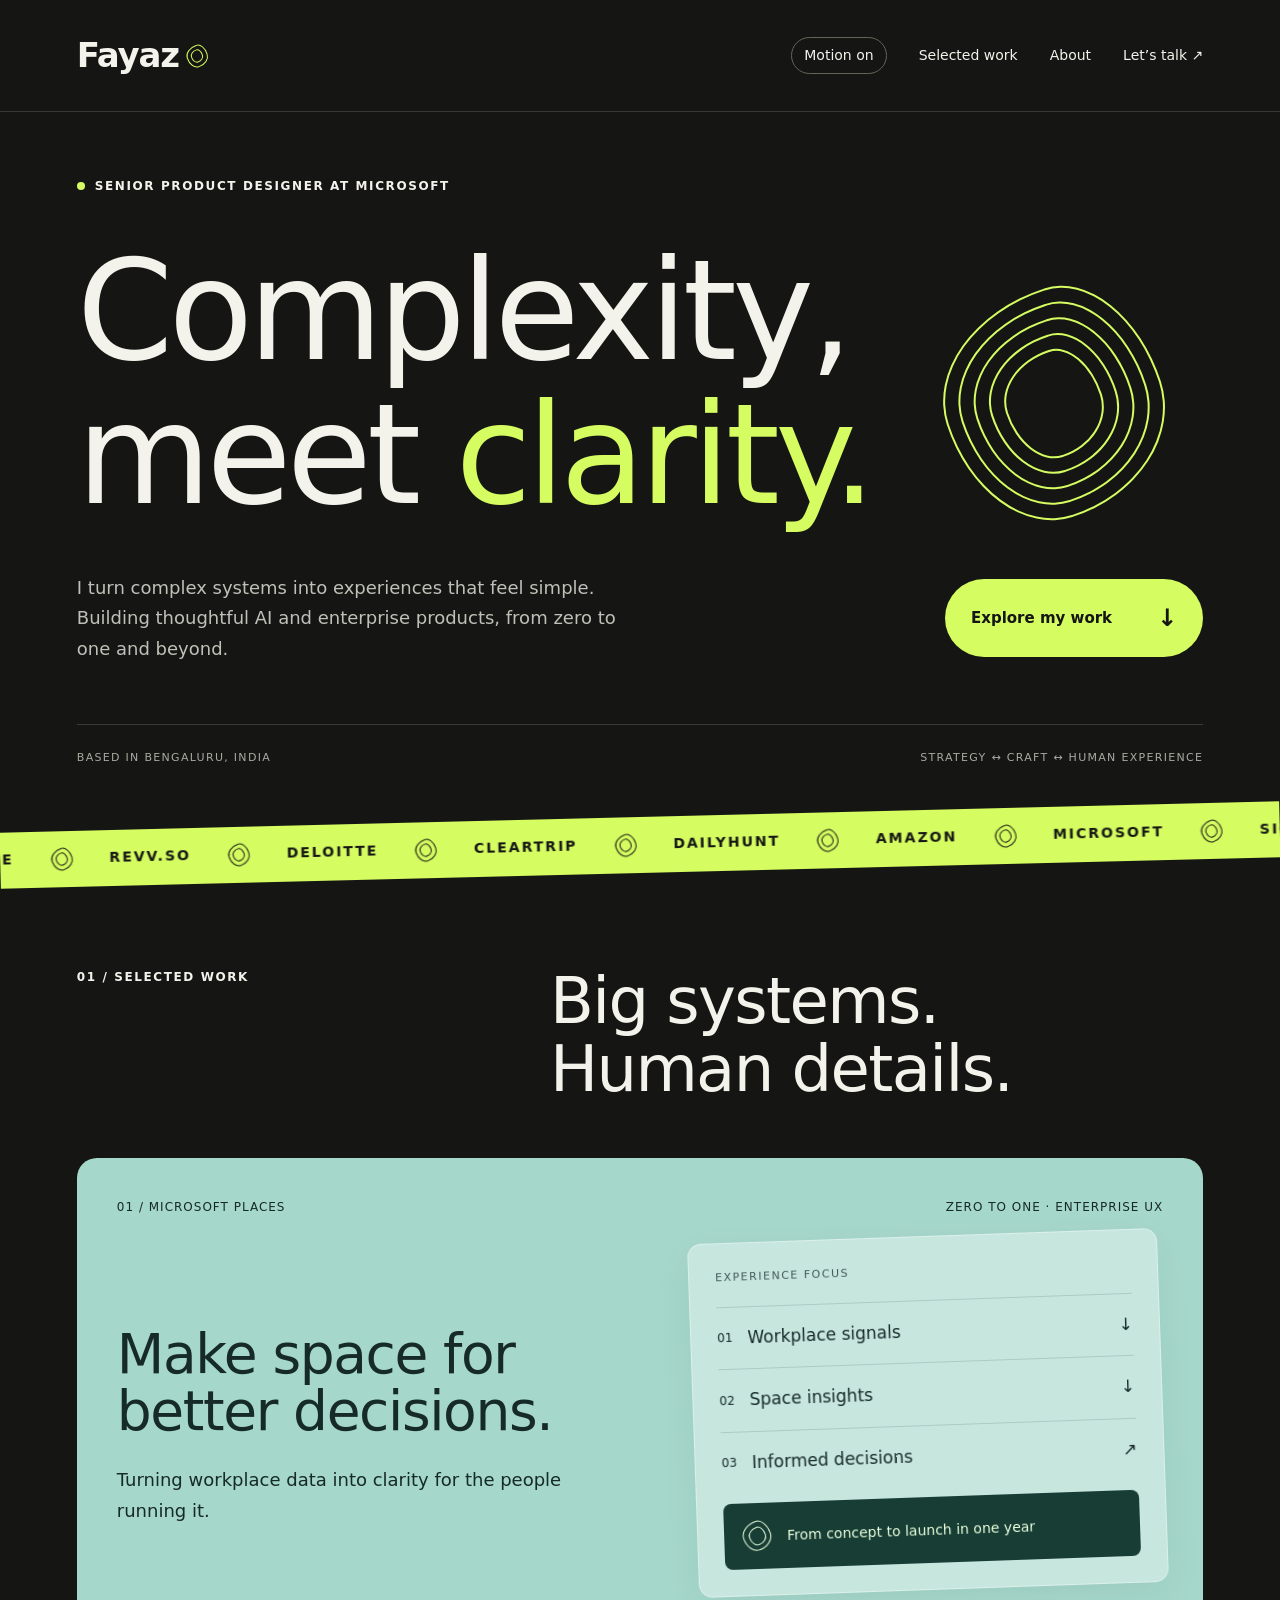
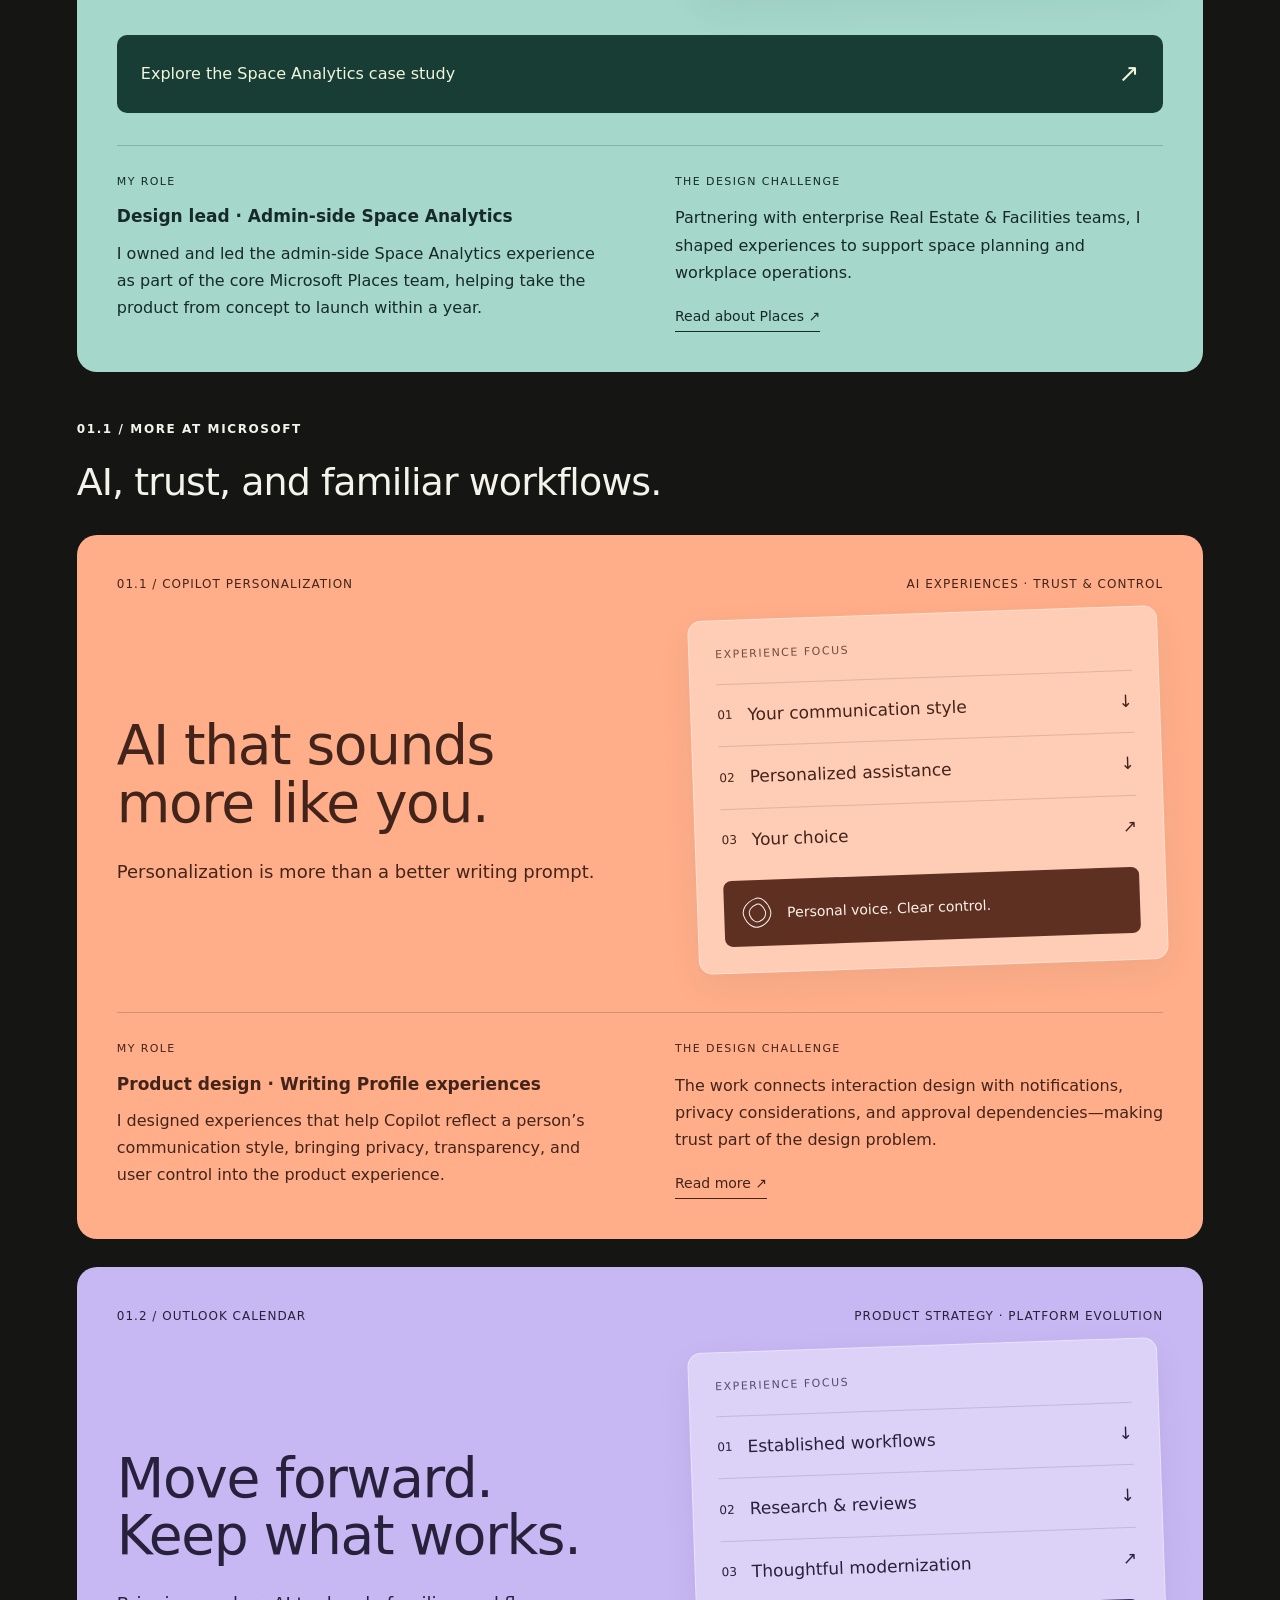
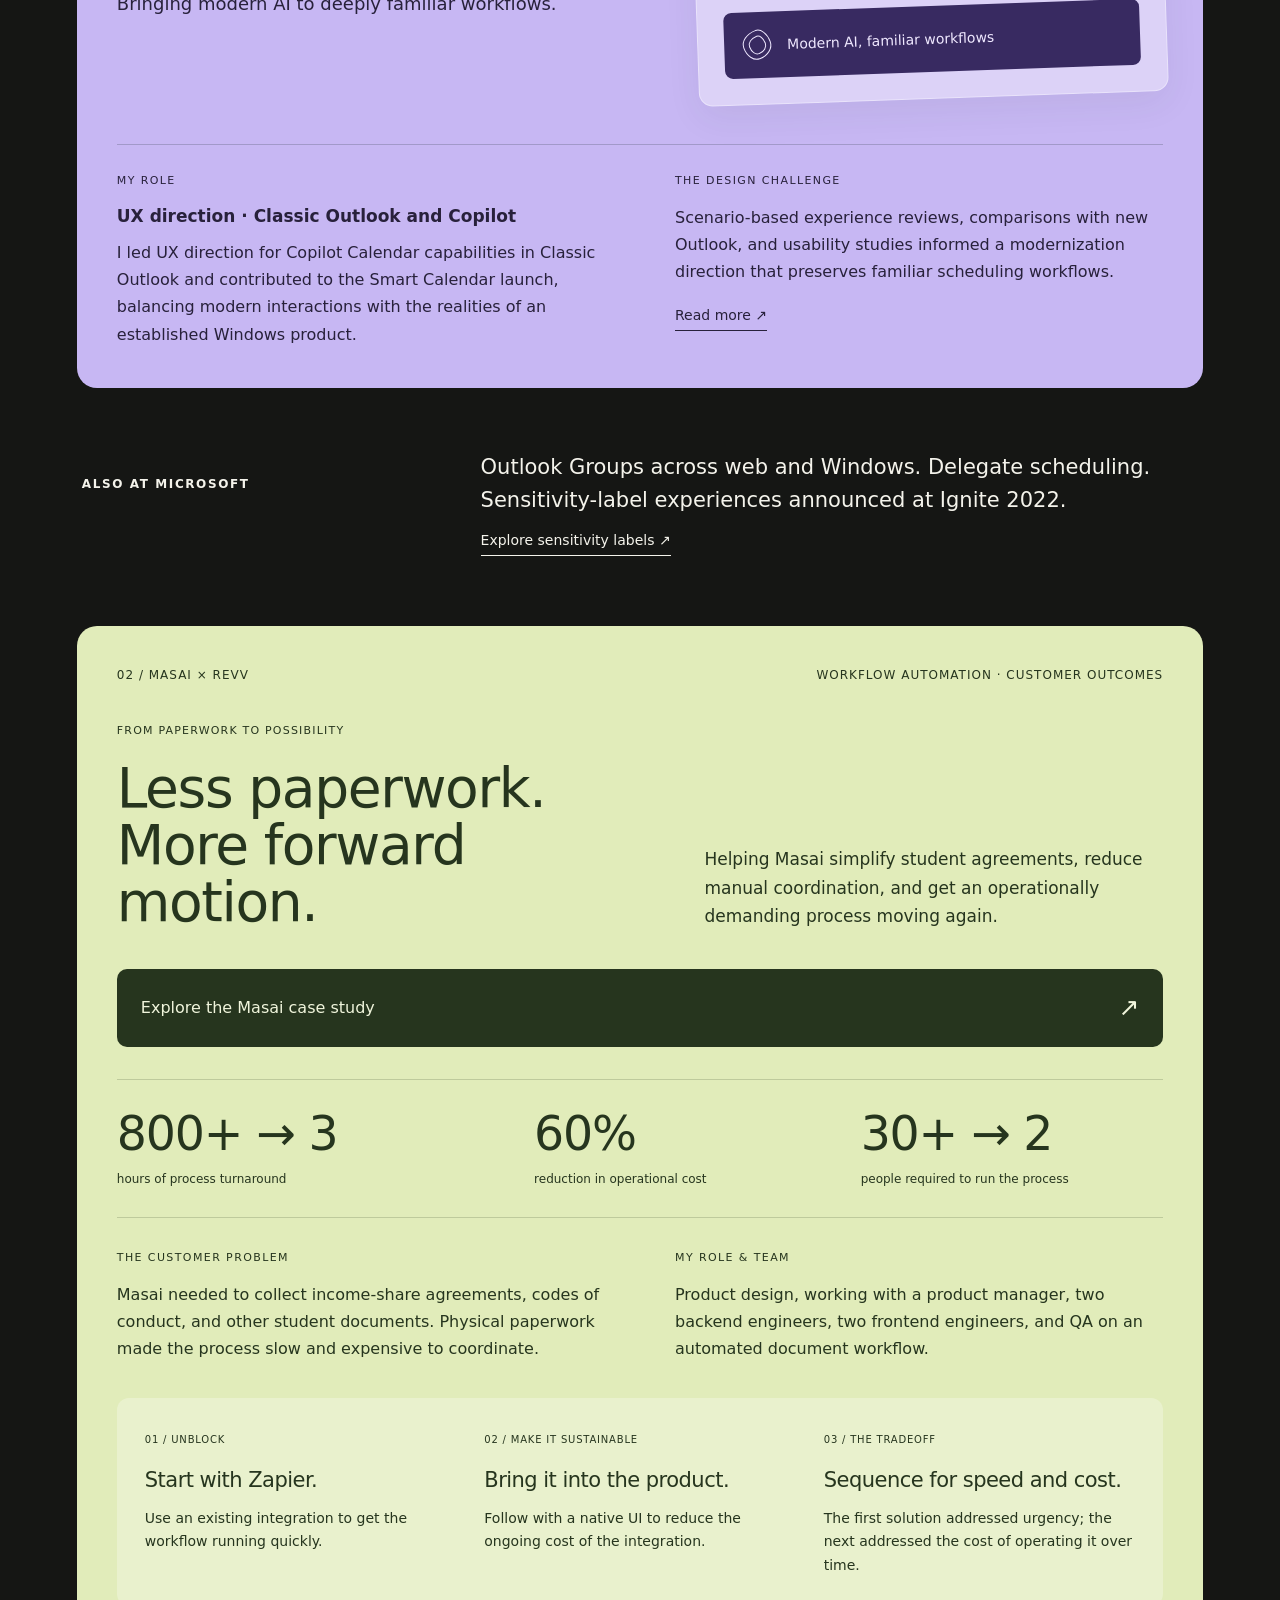
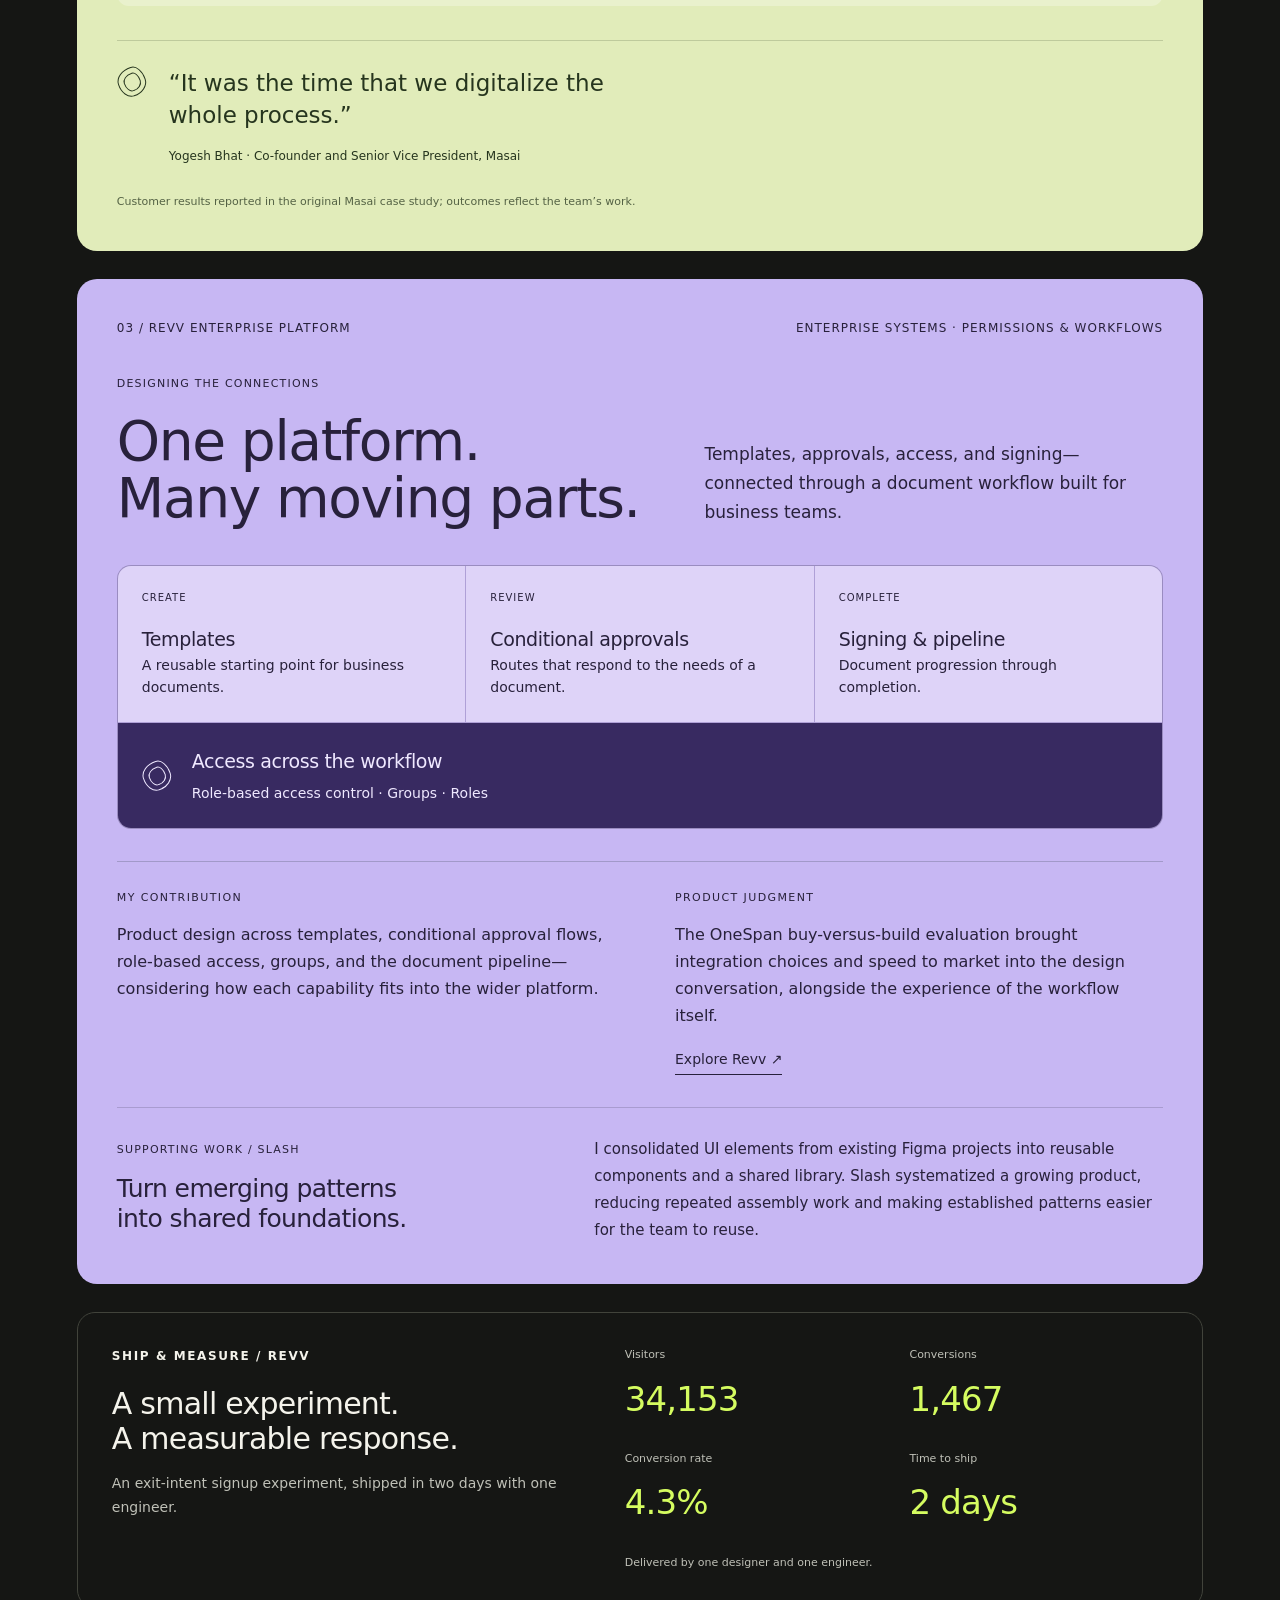
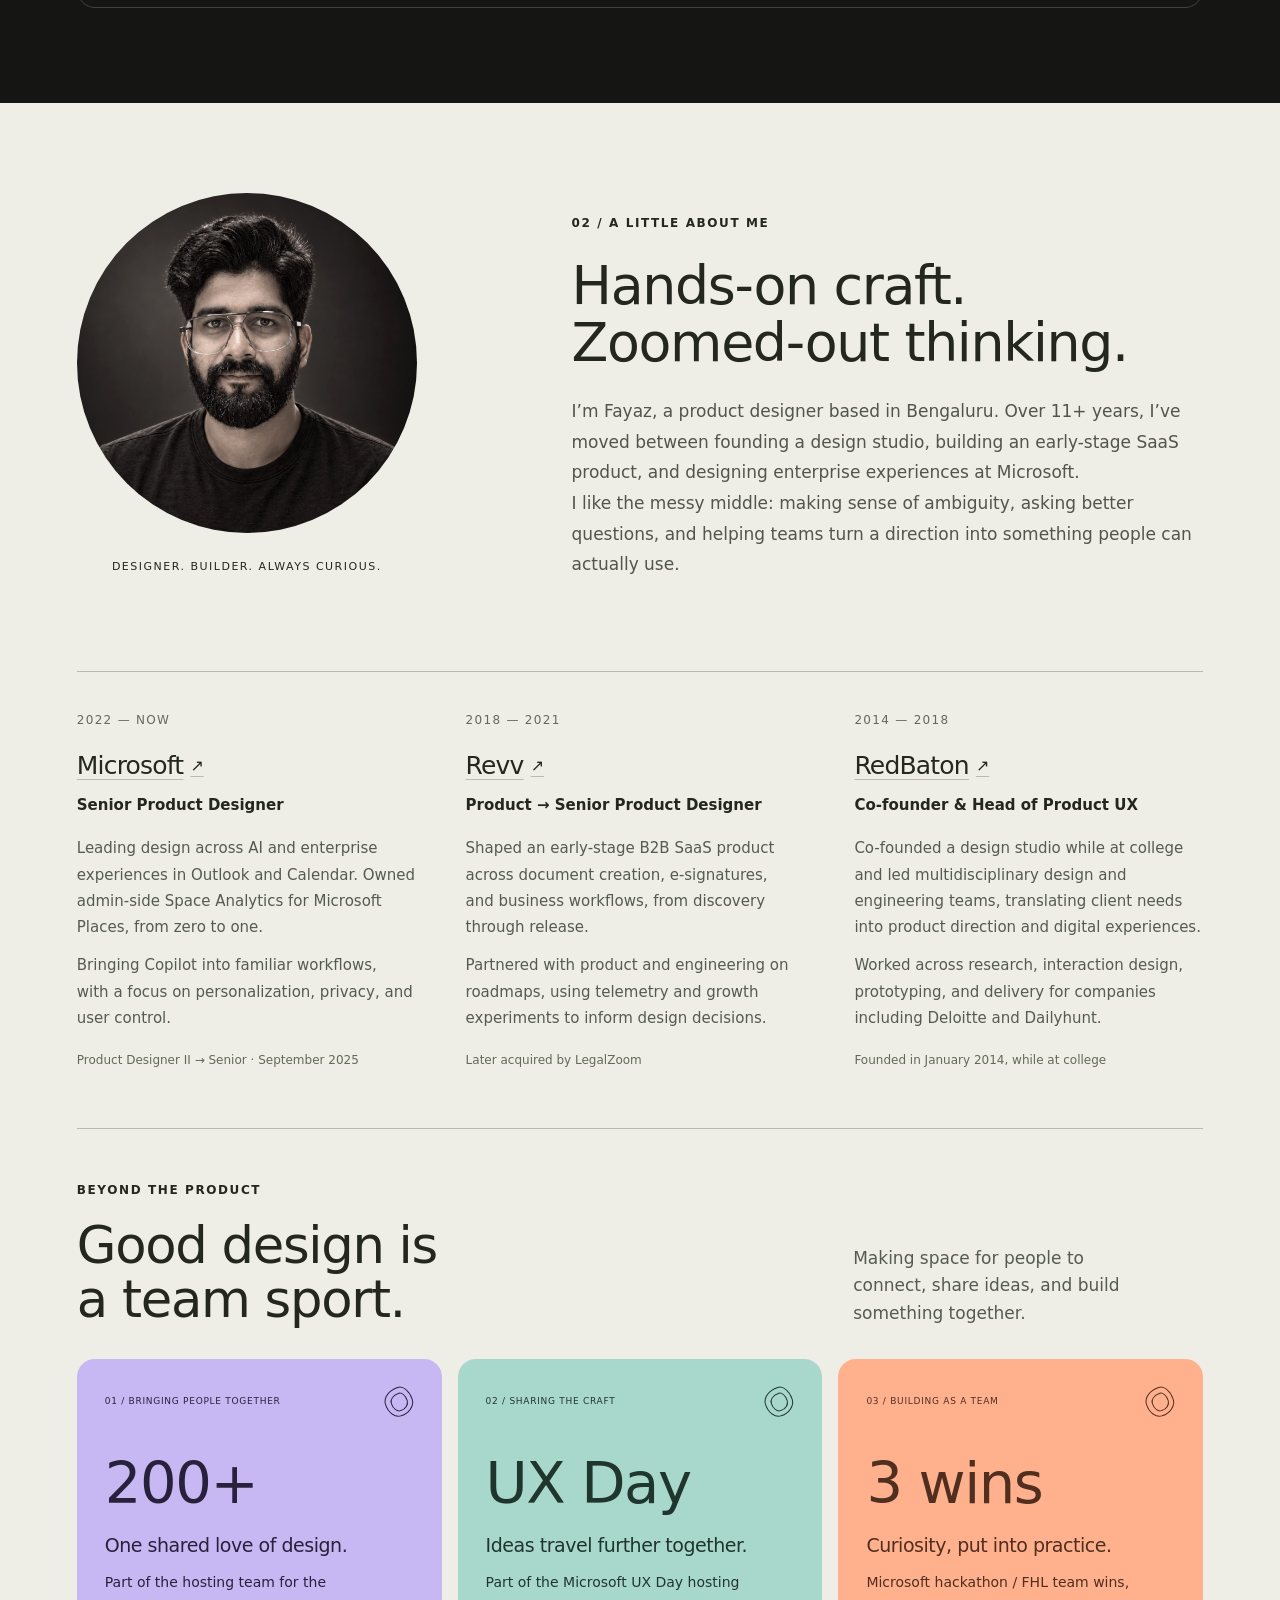
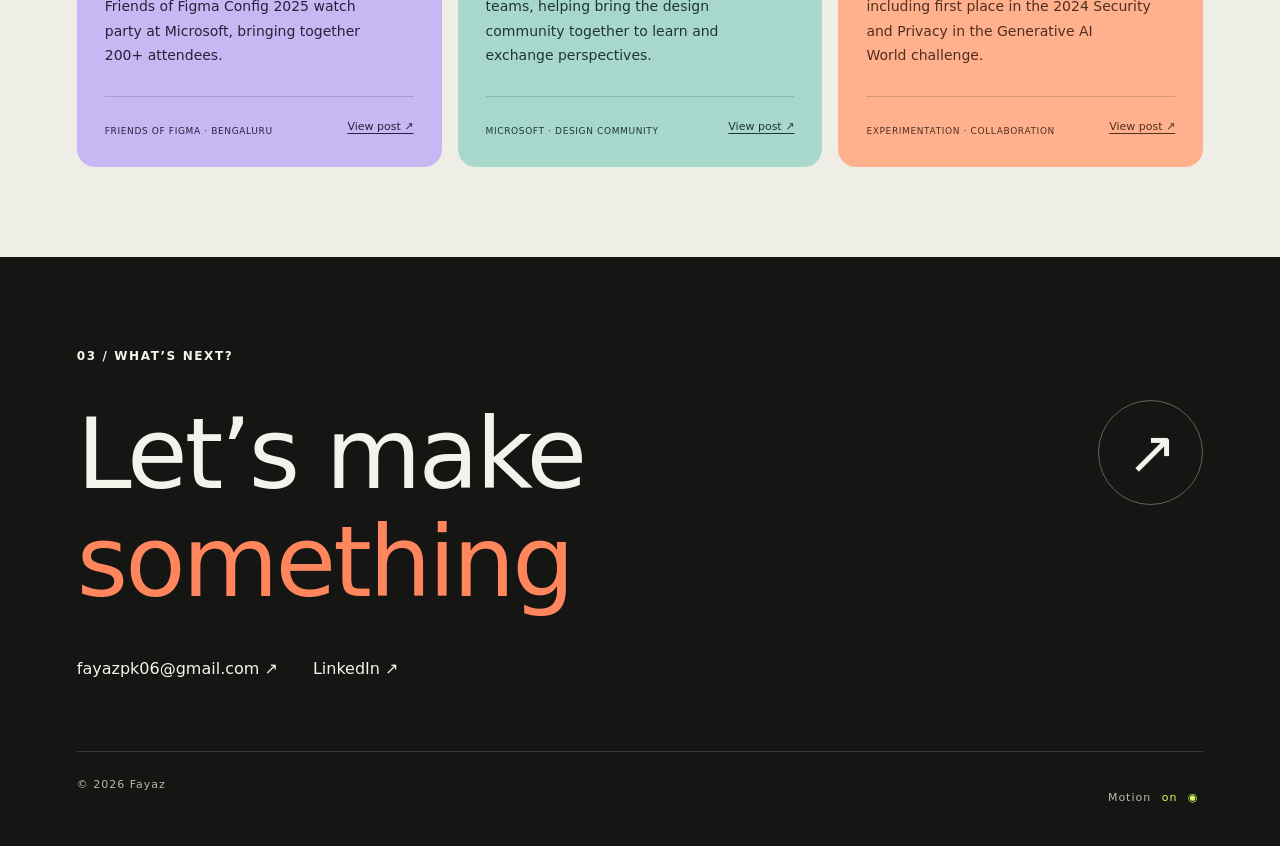
==== commit 7e11d590: "Add files via upload" ====
--- a/index.html
+++ b/index.html
@@ -3,6 +3,8 @@
   <head>
     <meta charset="UTF-8" />
     <meta name="viewport" content="width=device-width, initial-scale=1.0" />
+    <meta http-equiv="Content-Security-Policy" content="default-src 'self'; script-src 'self'; style-src 'self' 'unsafe-inline'; img-src 'self' data:; font-src 'self'; connect-src 'none'; object-src 'none'; base-uri 'none'; form-action 'none'" />
+    <meta name="referrer" content="no-referrer" />
     <meta name="theme-color" content="#151614" />
     <title>Fayaz — Product Designer</title>
     <meta name="description" content="Designing clarity in complex systems. Selected work across Microsoft Places, Copilot and Outlook by Fayaz PK." />
@@ -12,11 +14,11 @@
     <meta property="og:description" content="Designing clarity in complex systems. Selected work across Microsoft Places, Copilot and Outlook." />
     <meta property="og:type" content="website" />
     <meta property="og:url" content="https://fayazpk06.github.io/" />
-    <script type="module" crossorigin src="./assets/home-BkQnPKwH.js"></script>
-    <link rel="modulepreload" crossorigin href="./assets/globals-CkJySXI8.js">
-    <link rel="stylesheet" crossorigin href="./assets/globals-l2aYpp-t.css">
+    <script type="module" crossorigin src="./assets/home-Dr8gwnL4.js"></script>
+    <link rel="modulepreload" crossorigin href="./assets/globals-BkXwFnaR.js">
+    <link rel="stylesheet" crossorigin href="./assets/globals-D3W0Kjoj.css">
   </head>
   <body>
-    <div id="root"><link rel="preload" as="image" href="./fayaz-portrait.jpg"/><main id="top" tabindex="-1"><a class="skip" href="#work">Skip to selected work</a><nav class="nav"><a class="wordmark" href="#top" aria-label="Fayaz home">Fayaz<span aria-hidden="true" class="organic-mark organic-mini"><span class="organic-ring"></span><span class="organic-ring"></span></span></a><div><a href="#work">Selected work</a><a href="#about">About</a><a href="#contact">Let’s talk ↗</a></div></nav><section class="hero"><p class="eyebrow"><i></i> SENIOR PRODUCT DESIGNER AT MICROSOFT</p><h1>Complexity,<br/>meet <em>clarity.</em><span aria-hidden="true" class="organic-mark organic-accent"><span class="organic-ring"></span><span class="organic-ring"></span><span class="organic-ring"></span><span class="organic-ring"></span><span class="organic-ring"></span></span></h1><div class="hero-bottom"><p>I turn complex systems into experiences that feel simple. Building thoughtful AI and enterprise products, from zero to one and beyond.</p><a class="button" href="#work">Explore my work <span>↓</span></a></div><div class="hero-meta"><span>BASED IN BENGALURU, INDIA</span><span>STRATEGY ↔ CRAFT ↔ HUMAN EXPERIENCE</span></div></section><section class="ticker" aria-label="Companies, collaborators, and design expertise"><p class="ticker-sr">Companies and collaborators: <!-- -->Mindtickle, Revv.so, Deloitte, Cleartrip, Dailyhunt, Amazon, Microsoft, SignEasy, BYJU’s, Capillary, BigBasket, Chai Point, Babajob, BlueStone, greytHR, RedBaton<!-- -->. Expertise: <!-- -->B2B SaaS, AI Forward Designs, Product Integrations, Brand Building, Enterprise UX, Zero to One, Product Strategy, Human-Centered Design, User Research, Interaction Design, Information Architecture, Rapid Prototyping, Growth Experiments, Workflow Automation, Cross-Platform Experiences, Privacy &amp; Trust<!-- -->.</p><div class="ticker-track" aria-hidden="true"><span><span>MINDTICKLE<!-- --> <b class="ticker-mark"><span aria-hidden="true" class="organic-mark organic-mini"><span class="organic-ring"></span><span class="organic-ring"></span></span></b> </span><span>REVV.SO<!-- --> <b class="ticker-mark"><span aria-hidden="true" class="organic-mark organic-mini"><span class="organic-ring"></span><span class="organic-ring"></span></span></b> </span><span>DELOITTE<!-- --> <b class="ticker-mark"><span aria-hidden="true" class="organic-mark organic-mini"><span class="organic-ring"></span><span class="organic-ring"></span></span></b> </span><span>CLEARTRIP<!-- --> <b class="ticker-mark"><span aria-hidden="true" class="organic-mark organic-mini"><span class="organic-ring"></span><span class="organic-ring"></span></span></b> </span><span>DAILYHUNT<!-- --> <b class="ticker-mark"><span aria-hidden="true" class="organic-mark organic-mini"><span class="organic-ring"></span><span class="organic-ring"></span></span></b> </span><span>AMAZON<!-- --> <b class="ticker-mark"><span aria-hidden="true" class="organic-mark organic-mini"><span class="organic-ring"></span><span class="organic-ring"></span></span></b> </span><span>MICROSOFT<!-- --> <b class="ticker-mark"><span aria-hidden="true" class="organic-mark organic-mini"><span class="organic-ring"></span><span class="organic-ring"></span></span></b> </span><span>SIGNEASY<!-- --> <b class="ticker-mark"><span aria-hidden="true" class="organic-mark organic-mini"><span class="organic-ring"></span><span class="organic-ring"></span></span></b> </span><span>BYJU’S<!-- --> <b class="ticker-mark"><span aria-hidden="true" class="organic-mark organic-mini"><span class="organic-ring"></span><span class="organic-ring"></span></span></b> </span><span>CAPILLARY<!-- --> <b class="ticker-mark"><span aria-hidden="true" class="organic-mark organic-mini"><span class="organic-ring"></span><span class="organic-ring"></span></span></b> </span><span>BIGBASKET<!-- --> <b class="ticker-mark"><span aria-hidden="true" class="organic-mark organic-mini"><span class="organic-ring"></span><span class="organic-ring"></span></span></b> </span><span>CHAI POINT<!-- --> <b class="ticker-mark"><span aria-hidden="true" class="organic-mark organic-mini"><span class="organic-ring"></span><span class="organic-ring"></span></span></b> </span><span>BABAJOB<!-- --> <b class="ticker-mark"><span aria-hidden="true" class="organic-mark organic-mini"><span class="organic-ring"></span><span class="organic-ring"></span></span></b> </span><span>BLUESTONE<!-- --> <b class="ticker-mark"><span aria-hidden="true" class="organic-mark organic-mini"><span class="organic-ring"></span><span class="organic-ring"></span></span></b> </span><span>GREYTHR<!-- --> <b class="ticker-mark"><span aria-hidden="true" class="organic-mark organic-mini"><span class="organic-ring"></span><span class="organic-ring"></span></span></b> </span><span>REDBATON<!-- --> <b class="ticker-mark"><span aria-hidden="true" class="organic-mark organic-mini"><span class="organic-ring"></span><span class="organic-ring"></span></span></b> </span><span>B2B SAAS<!-- --> <b class="ticker-mark"><span aria-hidden="true" class="organic-mark organic-mini"><span class="organic-ring"></span><span class="organic-ring"></span></span></b> </span><span>AI FORWARD DESIGNS<!-- --> <b class="ticker-mark"><span aria-hidden="true" class="organic-mark organic-mini"><span class="organic-ring"></span><span class="organic-ring"></span></span></b> </span><span>PRODUCT INTEGRATIONS<!-- --> <b class="ticker-mark"><span aria-hidden="true" class="organic-mark organic-mini"><span class="organic-ring"></span><span class="organic-ring"></span></span></b> </span><span>BRAND BUILDING<!-- --> <b class="ticker-mark"><span aria-hidden="true" class="organic-mark organic-mini"><span class="organic-ring"></span><span class="organic-ring"></span></span></b> </span><span>ENTERPRISE UX<!-- --> <b class="ticker-mark"><span aria-hidden="true" class="organic-mark organic-mini"><span class="organic-ring"></span><span class="organic-ring"></span></span></b> </span><span>ZERO TO ONE<!-- --> <b class="ticker-mark"><span aria-hidden="true" class="organic-mark organic-mini"><span class="organic-ring"></span><span class="organic-ring"></span></span></b> </span><span>PRODUCT STRATEGY<!-- --> <b class="ticker-mark"><span aria-hidden="true" class="organic-mark organic-mini"><span class="organic-ring"></span><span class="organic-ring"></span></span></b> </span><span>HUMAN-CENTERED DESIGN<!-- --> <b class="ticker-mark"><span aria-hidden="true" class="organic-mark organic-mini"><span class="organic-ring"></span><span class="organic-ring"></span></span></b> </span><span>USER RESEARCH<!-- --> <b class="ticker-mark"><span aria-hidden="true" class="organic-mark organic-mini"><span class="organic-ring"></span><span class="organic-ring"></span></span></b> </span><span>INTERACTION DESIGN<!-- --> <b class="ticker-mark"><span aria-hidden="true" class="organic-mark organic-mini"><span class="organic-ring"></span><span class="organic-ring"></span></span></b> </span><span>INFORMATION ARCHITECTURE<!-- --> <b class="ticker-mark"><span aria-hidden="true" class="organic-mark organic-mini"><span class="organic-ring"></span><span class="organic-ring"></span></span></b> </span><span>RAPID PROTOTYPING<!-- --> <b class="ticker-mark"><span aria-hidden="true" class="organic-mark organic-mini"><span class="organic-ring"></span><span class="organic-ring"></span></span></b> </span><span>GROWTH EXPERIMENTS<!-- --> <b class="ticker-mark"><span aria-hidden="true" class="organic-mark organic-mini"><span class="organic-ring"></span><span class="organic-ring"></span></span></b> </span><span>WORKFLOW AUTOMATION<!-- --> <b class="ticker-mark"><span aria-hidden="true" class="organic-mark organic-mini"><span class="organic-ring"></span><span class="organic-ring"></span></span></b> </span><span>CROSS-PLATFORM EXPERIENCES<!-- --> <b class="ticker-mark"><span aria-hidden="true" class="organic-mark organic-mini"><span class="organic-ring"></span><span class="organic-ring"></span></span></b> </span><span>PRIVACY &amp; TRUST<!-- --> <b class="ticker-mark"><span aria-hidden="true" class="organic-mark organic-mini"><span class="organic-ring"></span><span class="organic-ring"></span></span></b> </span></span><span><span>MINDTICKLE<!-- --> <b class="ticker-mark"><span aria-hidden="true" class="organic-mark organic-mini"><span class="organic-ring"></span><span class="organic-ring"></span></span></b> </span><span>REVV.SO<!-- --> <b class="ticker-mark"><span aria-hidden="true" class="organic-mark organic-mini"><span class="organic-ring"></span><span class="organic-ring"></span></span></b> </span><span>DELOITTE<!-- --> <b class="ticker-mark"><span aria-hidden="true" class="organic-mark organic-mini"><span class="organic-ring"></span><span class="organic-ring"></span></span></b> </span><span>CLEARTRIP<!-- --> <b class="ticker-mark"><span aria-hidden="true" class="organic-mark organic-mini"><span class="organic-ring"></span><span class="organic-ring"></span></span></b> </span><span>DAILYHUNT<!-- --> <b class="ticker-mark"><span aria-hidden="true" class="organic-mark organic-mini"><span class="organic-ring"></span><span class="organic-ring"></span></span></b> </span><span>AMAZON<!-- --> <b class="ticker-mark"><span aria-hidden="true" class="organic-mark organic-mini"><span class="organic-ring"></span><span class="organic-ring"></span></span></b> </span><span>MICROSOFT<!-- --> <b class="ticker-mark"><span aria-hidden="true" class="organic-mark organic-mini"><span class="organic-ring"></span><span class="organic-ring"></span></span></b> </span><span>SIGNEASY<!-- --> <b class="ticker-mark"><span aria-hidden="true" class="organic-mark organic-mini"><span class="organic-ring"></span><span class="organic-ring"></span></span></b> </span><span>BYJU’S<!-- --> <b class="ticker-mark"><span aria-hidden="true" class="organic-mark organic-mini"><span class="organic-ring"></span><span class="organic-ring"></span></span></b> </span><span>CAPILLARY<!-- --> <b class="ticker-mark"><span aria-hidden="true" class="organic-mark organic-mini"><span class="organic-ring"></span><span class="organic-ring"></span></span></b> </span><span>BIGBASKET<!-- --> <b class="ticker-mark"><span aria-hidden="true" class="organic-mark organic-mini"><span class="organic-ring"></span><span class="organic-ring"></span></span></b> </span><span>CHAI POINT<!-- --> <b class="ticker-mark"><span aria-hidden="true" class="organic-mark organic-mini"><span class="organic-ring"></span><span class="organic-ring"></span></span></b> </span><span>BABAJOB<!-- --> <b class="ticker-mark"><span aria-hidden="true" class="organic-mark organic-mini"><span class="organic-ring"></span><span class="organic-ring"></span></span></b> </span><span>BLUESTONE<!-- --> <b class="ticker-mark"><span aria-hidden="true" class="organic-mark organic-mini"><span class="organic-ring"></span><span class="organic-ring"></span></span></b> </span><span>GREYTHR<!-- --> <b class="ticker-mark"><span aria-hidden="true" class="organic-mark organic-mini"><span class="organic-ring"></span><span class="organic-ring"></span></span></b> </span><span>REDBATON<!-- --> <b class="ticker-mark"><span aria-hidden="true" class="organic-mark organic-mini"><span class="organic-ring"></span><span class="organic-ring"></span></span></b> </span><span>B2B SAAS<!-- --> <b class="ticker-mark"><span aria-hidden="true" class="organic-mark organic-mini"><span class="organic-ring"></span><span class="organic-ring"></span></span></b> </span><span>AI FORWARD DESIGNS<!-- --> <b class="ticker-mark"><span aria-hidden="true" class="organic-mark organic-mini"><span class="organic-ring"></span><span class="organic-ring"></span></span></b> </span><span>PRODUCT INTEGRATIONS<!-- --> <b class="ticker-mark"><span aria-hidden="true" class="organic-mark organic-mini"><span class="organic-ring"></span><span class="organic-ring"></span></span></b> </span><span>BRAND BUILDING<!-- --> <b class="ticker-mark"><span aria-hidden="true" class="organic-mark organic-mini"><span class="organic-ring"></span><span class="organic-ring"></span></span></b> </span><span>ENTERPRISE UX<!-- --> <b class="ticker-mark"><span aria-hidden="true" class="organic-mark organic-mini"><span class="organic-ring"></span><span class="organic-ring"></span></span></b> </span><span>ZERO TO ONE<!-- --> <b class="ticker-mark"><span aria-hidden="true" class="organic-mark organic-mini"><span class="organic-ring"></span><span class="organic-ring"></span></span></b> </span><span>PRODUCT STRATEGY<!-- --> <b class="ticker-mark"><span aria-hidden="true" class="organic-mark organic-mini"><span class="organic-ring"></span><span class="organic-ring"></span></span></b> </span><span>HUMAN-CENTERED DESIGN<!-- --> <b class="ticker-mark"><span aria-hidden="true" class="organic-mark organic-mini"><span class="organic-ring"></span><span class="organic-ring"></span></span></b> </span><span>USER RESEARCH<!-- --> <b class="ticker-mark"><span aria-hidden="true" class="organic-mark organic-mini"><span class="organic-ring"></span><span class="organic-ring"></span></span></b> </span><span>INTERACTION DESIGN<!-- --> <b class="ticker-mark"><span aria-hidden="true" class="organic-mark organic-mini"><span class="organic-ring"></span><span class="organic-ring"></span></span></b> </span><span>INFORMATION ARCHITECTURE<!-- --> <b class="ticker-mark"><span aria-hidden="true" class="organic-mark organic-mini"><span class="organic-ring"></span><span class="organic-ring"></span></span></b> </span><span>RAPID PROTOTYPING<!-- --> <b class="ticker-mark"><span aria-hidden="true" class="organic-mark organic-mini"><span class="organic-ring"></span><span class="organic-ring"></span></span></b> </span><span>GROWTH EXPERIMENTS<!-- --> <b class="ticker-mark"><span aria-hidden="true" class="organic-mark organic-mini"><span class="organic-ring"></span><span class="organic-ring"></span></span></b> </span><span>WORKFLOW AUTOMATION<!-- --> <b class="ticker-mark"><span aria-hidden="true" class="organic-mark organic-mini"><span class="organic-ring"></span><span class="organic-ring"></span></span></b> </span><span>CROSS-PLATFORM EXPERIENCES<!-- --> <b class="ticker-mark"><span aria-hidden="true" class="organic-mark organic-mini"><span class="organic-ring"></span><span class="organic-ring"></span></span></b> </span><span>PRIVACY &amp; TRUST<!-- --> <b class="ticker-mark"><span aria-hidden="true" class="organic-mark organic-mini"><span class="organic-ring"></span><span class="organic-ring"></span></span></b> </span></span><span><span>MINDTICKLE<!-- --> <b class="ticker-mark"><span aria-hidden="true" class="organic-mark organic-mini"><span class="organic-ring"></span><span class="organic-ring"></span></span></b> </span><span>REVV.SO<!-- --> <b class="ticker-mark"><span aria-hidden="true" class="organic-mark organic-mini"><span class="organic-ring"></span><span class="organic-ring"></span></span></b> </span><span>DELOITTE<!-- --> <b class="ticker-mark"><span aria-hidden="true" class="organic-mark organic-mini"><span class="organic-ring"></span><span class="organic-ring"></span></span></b> </span><span>CLEARTRIP<!-- --> <b class="ticker-mark"><span aria-hidden="true" class="organic-mark organic-mini"><span class="organic-ring"></span><span class="organic-ring"></span></span></b> </span><span>DAILYHUNT<!-- --> <b class="ticker-mark"><span aria-hidden="true" class="organic-mark organic-mini"><span class="organic-ring"></span><span class="organic-ring"></span></span></b> </span><span>AMAZON<!-- --> <b class="ticker-mark"><span aria-hidden="true" class="organic-mark organic-mini"><span class="organic-ring"></span><span class="organic-ring"></span></span></b> </span><span>MICROSOFT<!-- --> <b class="ticker-mark"><span aria-hidden="true" class="organic-mark organic-mini"><span class="organic-ring"></span><span class="organic-ring"></span></span></b> </span><span>SIGNEASY<!-- --> <b class="ticker-mark"><span aria-hidden="true" class="organic-mark organic-mini"><span class="organic-ring"></span><span class="organic-ring"></span></span></b> </span><span>BYJU’S<!-- --> <b class="ticker-mark"><span aria-hidden="true" class="organic-mark organic-mini"><span class="organic-ring"></span><span class="organic-ring"></span></span></b> </span><span>CAPILLARY<!-- --> <b class="ticker-mark"><span aria-hidden="true" class="organic-mark organic-mini"><span class="organic-ring"></span><span class="organic-ring"></span></span></b> </span><span>BIGBASKET<!-- --> <b class="ticker-mark"><span aria-hidden="true" class="organic-mark organic-mini"><span class="organic-ring"></span><span class="organic-ring"></span></span></b> </span><span>CHAI POINT<!-- --> <b class="ticker-mark"><span aria-hidden="true" class="organic-mark organic-mini"><span class="organic-ring"></span><span class="organic-ring"></span></span></b> </span><span>BABAJOB<!-- --> <b class="ticker-mark"><span aria-hidden="true" class="organic-mark organic-mini"><span class="organic-ring"></span><span class="organic-ring"></span></span></b> </span><span>BLUESTONE<!-- --> <b class="ticker-mark"><span aria-hidden="true" class="organic-mark organic-mini"><span class="organic-ring"></span><span class="organic-ring"></span></span></b> </span><span>GREYTHR<!-- --> <b class="ticker-mark"><span aria-hidden="true" class="organic-mark organic-mini"><span class="organic-ring"></span><span class="organic-ring"></span></span></b> </span><span>REDBATON<!-- --> <b class="ticker-mark"><span aria-hidden="true" class="organic-mark organic-mini"><span class="organic-ring"></span><span class="organic-ring"></span></span></b> </span><span>B2B SAAS<!-- --> <b class="ticker-mark"><span aria-hidden="true" class="organic-mark organic-mini"><span class="organic-ring"></span><span class="organic-ring"></span></span></b> </span><span>AI FORWARD DESIGNS<!-- --> <b class="ticker-mark"><span aria-hidden="true" class="organic-mark organic-mini"><span class="organic-ring"></span><span class="organic-ring"></span></span></b> </span><span>PRODUCT INTEGRATIONS<!-- --> <b class="ticker-mark"><span aria-hidden="true" class="organic-mark organic-mini"><span class="organic-ring"></span><span class="organic-ring"></span></span></b> </span><span>BRAND BUILDING<!-- --> <b class="ticker-mark"><span aria-hidden="true" class="organic-mark organic-mini"><span class="organic-ring"></span><span class="organic-ring"></span></span></b> </span><span>ENTERPRISE UX<!-- --> <b class="ticker-mark"><span aria-hidden="true" class="organic-mark organic-mini"><span class="organic-ring"></span><span class="organic-ring"></span></span></b> </span><span>ZERO TO ONE<!-- --> <b class="ticker-mark"><span aria-hidden="true" class="organic-mark organic-mini"><span class="organic-ring"></span><span class="organic-ring"></span></span></b> </span><span>PRODUCT STRATEGY<!-- --> <b class="ticker-mark"><span aria-hidden="true" class="organic-mark organic-mini"><span class="organic-ring"></span><span class="organic-ring"></span></span></b> </span><span>HUMAN-CENTERED DESIGN<!-- --> <b class="ticker-mark"><span aria-hidden="true" class="organic-mark organic-mini"><span class="organic-ring"></span><span class="organic-ring"></span></span></b> </span><span>USER RESEARCH<!-- --> <b class="ticker-mark"><span aria-hidden="true" class="organic-mark organic-mini"><span class="organic-ring"></span><span class="organic-ring"></span></span></b> </span><span>INTERACTION DESIGN<!-- --> <b class="ticker-mark"><span aria-hidden="true" class="organic-mark organic-mini"><span class="organic-ring"></span><span class="organic-ring"></span></span></b> </span><span>INFORMATION ARCHITECTURE<!-- --> <b class="ticker-mark"><span aria-hidden="true" class="organic-mark organic-mini"><span class="organic-ring"></span><span class="organic-ring"></span></span></b> </span><span>RAPID PROTOTYPING<!-- --> <b class="ticker-mark"><span aria-hidden="true" class="organic-mark organic-mini"><span class="organic-ring"></span><span class="organic-ring"></span></span></b> </span><span>GROWTH EXPERIMENTS<!-- --> <b class="ticker-mark"><span aria-hidden="true" class="organic-mark organic-mini"><span class="organic-ring"></span><span class="organic-ring"></span></span></b> </span><span>WORKFLOW AUTOMATION<!-- --> <b class="ticker-mark"><span aria-hidden="true" class="organic-mark organic-mini"><span class="organic-ring"></span><span class="organic-ring"></span></span></b> </span><span>CROSS-PLATFORM EXPERIENCES<!-- --> <b class="ticker-mark"><span aria-hidden="true" class="organic-mark organic-mini"><span class="organic-ring"></span><span class="organic-ring"></span></span></b> </span><span>PRIVACY &amp; TRUST<!-- --> <b class="ticker-mark"><span aria-hidden="true" class="organic-mark organic-mini"><span class="organic-ring"></span><span class="organic-ring"></span></span></b> </span></span><span><span>MINDTICKLE<!-- --> <b class="ticker-mark"><span aria-hidden="true" class="organic-mark organic-mini"><span class="organic-ring"></span><span class="organic-ring"></span></span></b> </span><span>REVV.SO<!-- --> <b class="ticker-mark"><span aria-hidden="true" class="organic-mark organic-mini"><span class="organic-ring"></span><span class="organic-ring"></span></span></b> </span><span>DELOITTE<!-- --> <b class="ticker-mark"><span aria-hidden="true" class="organic-mark organic-mini"><span class="organic-ring"></span><span class="organic-ring"></span></span></b> </span><span>CLEARTRIP<!-- --> <b class="ticker-mark"><span aria-hidden="true" class="organic-mark organic-mini"><span class="organic-ring"></span><span class="organic-ring"></span></span></b> </span><span>DAILYHUNT<!-- --> <b class="ticker-mark"><span aria-hidden="true" class="organic-mark organic-mini"><span class="organic-ring"></span><span class="organic-ring"></span></span></b> </span><span>AMAZON<!-- --> <b class="ticker-mark"><span aria-hidden="true" class="organic-mark organic-mini"><span class="organic-ring"></span><span class="organic-ring"></span></span></b> </span><span>MICROSOFT<!-- --> <b class="ticker-mark"><span aria-hidden="true" class="organic-mark organic-mini"><span class="organic-ring"></span><span class="organic-ring"></span></span></b> </span><span>SIGNEASY<!-- --> <b class="ticker-mark"><span aria-hidden="true" class="organic-mark organic-mini"><span class="organic-ring"></span><span class="organic-ring"></span></span></b> </span><span>BYJU’S<!-- --> <b class="ticker-mark"><span aria-hidden="true" class="organic-mark organic-mini"><span class="organic-ring"></span><span class="organic-ring"></span></span></b> </span><span>CAPILLARY<!-- --> <b class="ticker-mark"><span aria-hidden="true" class="organic-mark organic-mini"><span class="organic-ring"></span><span class="organic-ring"></span></span></b> </span><span>BIGBASKET<!-- --> <b class="ticker-mark"><span aria-hidden="true" class="organic-mark organic-mini"><span class="organic-ring"></span><span class="organic-ring"></span></span></b> </span><span>CHAI POINT<!-- --> <b class="ticker-mark"><span aria-hidden="true" class="organic-mark organic-mini"><span class="organic-ring"></span><span class="organic-ring"></span></span></b> </span><span>BABAJOB<!-- --> <b class="ticker-mark"><span aria-hidden="true" class="organic-mark organic-mini"><span class="organic-ring"></span><span class="organic-ring"></span></span></b> </span><span>BLUESTONE<!-- --> <b class="ticker-mark"><span aria-hidden="true" class="organic-mark organic-mini"><span class="organic-ring"></span><span class="organic-ring"></span></span></b> </span><span>GREYTHR<!-- --> <b class="ticker-mark"><span aria-hidden="true" class="organic-mark organic-mini"><span class="organic-ring"></span><span class="organic-ring"></span></span></b> </span><span>REDBATON<!-- --> <b class="ticker-mark"><span aria-hidden="true" class="organic-mark organic-mini"><span class="organic-ring"></span><span class="organic-ring"></span></span></b> </span><span>B2B SAAS<!-- --> <b class="ticker-mark"><span aria-hidden="true" class="organic-mark organic-mini"><span class="organic-ring"></span><span class="organic-ring"></span></span></b> </span><span>AI FORWARD DESIGNS<!-- --> <b class="ticker-mark"><span aria-hidden="true" class="organic-mark organic-mini"><span class="organic-ring"></span><span class="organic-ring"></span></span></b> </span><span>PRODUCT INTEGRATIONS<!-- --> <b class="ticker-mark"><span aria-hidden="true" class="organic-mark organic-mini"><span class="organic-ring"></span><span class="organic-ring"></span></span></b> </span><span>BRAND BUILDING<!-- --> <b class="ticker-mark"><span aria-hidden="true" class="organic-mark organic-mini"><span class="organic-ring"></span><span class="organic-ring"></span></span></b> </span><span>ENTERPRISE UX<!-- --> <b class="ticker-mark"><span aria-hidden="true" class="organic-mark organic-mini"><span class="organic-ring"></span><span class="organic-ring"></span></span></b> </span><span>ZERO TO ONE<!-- --> <b class="ticker-mark"><span aria-hidden="true" class="organic-mark organic-mini"><span class="organic-ring"></span><span class="organic-ring"></span></span></b> </span><span>PRODUCT STRATEGY<!-- --> <b class="ticker-mark"><span aria-hidden="true" class="organic-mark organic-mini"><span class="organic-ring"></span><span class="organic-ring"></span></span></b> </span><span>HUMAN-CENTERED DESIGN<!-- --> <b class="ticker-mark"><span aria-hidden="true" class="organic-mark organic-mini"><span class="organic-ring"></span><span class="organic-ring"></span></span></b> </span><span>USER RESEARCH<!-- --> <b class="ticker-mark"><span aria-hidden="true" class="organic-mark organic-mini"><span class="organic-ring"></span><span class="organic-ring"></span></span></b> </span><span>INTERACTION DESIGN<!-- --> <b class="ticker-mark"><span aria-hidden="true" class="organic-mark organic-mini"><span class="organic-ring"></span><span class="organic-ring"></span></span></b> </span><span>INFORMATION ARCHITECTURE<!-- --> <b class="ticker-mark"><span aria-hidden="true" class="organic-mark organic-mini"><span class="organic-ring"></span><span class="organic-ring"></span></span></b> </span><span>RAPID PROTOTYPING<!-- --> <b class="ticker-mark"><span aria-hidden="true" class="organic-mark organic-mini"><span class="organic-ring"></span><span class="organic-ring"></span></span></b> </span><span>GROWTH EXPERIMENTS<!-- --> <b class="ticker-mark"><span aria-hidden="true" class="organic-mark organic-mini"><span class="organic-ring"></span><span class="organic-ring"></span></span></b> </span><span>WORKFLOW AUTOMATION<!-- --> <b class="ticker-mark"><span aria-hidden="true" class="organic-mark organic-mini"><span class="organic-ring"></span><span class="organic-ring"></span></span></b> </span><span>CROSS-PLATFORM EXPERIENCES<!-- --> <b class="ticker-mark"><span aria-hidden="true" class="organic-mark organic-mini"><span class="organic-ring"></span><span class="organic-ring"></span></span></b> </span><span>PRIVACY &amp; TRUST<!-- --> <b class="ticker-mark"><span aria-hidden="true" class="organic-mark organic-mini"><span class="organic-ring"></span><span class="organic-ring"></span></span></b> </span></span></div><button type="button" class="ticker-arrow ticker-arrow-left" aria-label="Scroll text left" title="Scroll text left — hover or hold to speed up"><span aria-hidden="true">←</span></button><button type="button" class="ticker-arrow ticker-arrow-right" aria-label="Scroll text right" title="Scroll text right — hover or hold to speed up"><span aria-hidden="true">→</span></button></section><section id="work" class="work" tabindex="-1"><div class="section-title reveal"><p class="eyebrow">01 / SELECTED WORK</p><h2>Big systems.<br/>Human details.</h2></div><article class="project reveal places"><div class="project-top"><span>0<!-- -->1<!-- --> / <!-- -->MICROSOFT PLACES</span><span>ZERO TO ONE · ENTERPRISE UX</span></div><div class="project-main"><div><h3><span>Make space for<br/></span><span>better decisions.<br/></span></h3><p class="project-desc">Turning workplace data into clarity for the people running it.</p></div><div class="flow" aria-label="Experience focus"><span class="flow-label">EXPERIENCE FOCUS</span><div class="flow-row"><span class="step-index">0<!-- -->1</span><span>Workplace signals</span><span aria-hidden="true">↓</span></div><div class="flow-row"><span class="step-index">0<!-- -->2</span><span>Space insights</span><span aria-hidden="true">↓</span></div><div class="flow-row"><span class="step-index">0<!-- -->3</span><span>Informed decisions</span><span aria-hidden="true">↗</span></div><div class="flow-result"><span aria-hidden="true" class="organic-mark organic-mini"><span class="organic-ring"></span><span class="organic-ring"></span></span>From concept to launch in one year</div></div></div><a class="case-study-cta places-cta" href="./places/">Explore the Space Analytics case study <span aria-hidden="true">↗</span></a><div class="project-detail"><div><h4>MY ROLE</h4><strong>Design lead · Admin-side Space Analytics</strong><p>I owned and led the admin-side Space Analytics experience as part of the core Microsoft Places team, helping take the product from concept to launch within a year.</p></div><div><h4>THE DESIGN CHALLENGE</h4><p>Partnering with enterprise Real Estate &amp; Facilities teams, I shaped experiences to support space planning and workplace operations.</p><a class="text-link" href="https://www.theverge.com/2024/5/13/24155204/microsoft-places-ai-hybrid-office-feature" target="_blank" rel="noreferrer">Read about Places<!-- --> ↗</a></div></div></article><section class="microsoft-more reveal" aria-labelledby="microsoft-more-title"><div class="work-subheading"><p class="eyebrow">01.1 / MORE AT MICROSOFT</p><h3 id="microsoft-more-title">AI, trust, and familiar workflows.</h3></div><div class="microsoft-full-width"><article class="project copilot"><div class="project-top"><span>01.<!-- -->1<!-- --> / <!-- -->COPILOT PERSONALIZATION</span><span>AI EXPERIENCES · TRUST &amp; CONTROL</span></div><div class="project-main"><div><h3><span>AI that sounds<br/></span><span>more like you.<br/></span></h3><p class="project-desc">Personalization is more than a better writing prompt.</p></div><div class="flow" aria-label="Experience focus"><span class="flow-label">EXPERIENCE FOCUS</span><div class="flow-row"><span class="step-index">0<!-- -->1</span><span>Your communication style</span><span aria-hidden="true">↓</span></div><div class="flow-row"><span class="step-index">0<!-- -->2</span><span>Personalized assistance</span><span aria-hidden="true">↓</span></div><div class="flow-row"><span class="step-index">0<!-- -->3</span><span>Your choice</span><span aria-hidden="true">↗</span></div><div class="flow-result"><span aria-hidden="true" class="organic-mark organic-mini"><span class="organic-ring"></span><span class="organic-ring"></span></span>Personal voice. Clear control.</div></div></div><div class="project-detail"><div><h4>MY ROLE</h4><strong>Product design · Writing Profile experiences</strong><p>I designed experiences that help Copilot reflect a person’s communication style, bringing privacy, transparency, and user control into the product experience.</p></div><div><h4>THE DESIGN CHALLENGE</h4><p>The work connects interaction design with notifications, privacy considerations, and approval dependencies—making trust part of the design problem.</p><a class="text-link" href="https://support.microsoft.com/en-us/outlook/copilot-pages/draft-an-email-message-with-copilot-in-outlook" target="_blank" rel="noreferrer">Read more<!-- --> ↗</a></div></div></article><article class="project calendar"><div class="project-top"><span>01.<!-- -->2<!-- --> / <!-- -->OUTLOOK CALENDAR</span><span>PRODUCT STRATEGY · PLATFORM EVOLUTION</span></div><div class="project-main"><div><h3><span>Move forward.<br/></span><span>Keep what works.<br/></span></h3><p class="project-desc">Bringing modern AI to deeply familiar workflows.</p></div><div class="flow" aria-label="Experience focus"><span class="flow-label">EXPERIENCE FOCUS</span><div class="flow-row"><span class="step-index">0<!-- -->1</span><span>Established workflows</span><span aria-hidden="true">↓</span></div><div class="flow-row"><span class="step-index">0<!-- -->2</span><span>Research &amp; reviews</span><span aria-hidden="true">↓</span></div><div class="flow-row"><span class="step-index">0<!-- -->3</span><span>Thoughtful modernization</span><span aria-hidden="true">↗</span></div><div class="flow-result"><span aria-hidden="true" class="organic-mark organic-mini"><span class="organic-ring"></span><span class="organic-ring"></span></span>Modern AI, familiar workflows</div></div></div><div class="project-detail"><div><h4>MY ROLE</h4><strong>UX direction · Classic Outlook and Copilot</strong><p>I led UX direction for Copilot Calendar capabilities in Classic Outlook and contributed to the Smart Calendar launch, balancing modern interactions with the realities of an established Windows product.</p></div><div><h4>THE DESIGN CHALLENGE</h4><p>Scenario-based experience reviews, comparisons with new Outlook, and usability studies informed a modernization direction that preserves familiar scheduling workflows.</p><a class="text-link" href="https://techcommunity.microsoft.com/blog/outlook/copilot-is-now-available-in-classic-outlook-for-windows/4164427" target="_blank" rel="noreferrer">Read more<!-- --> ↗</a></div></div></article></div></section><div class="also reveal"><span class="eyebrow">ALSO AT MICROSOFT</span><p>Outlook Groups across web and Windows. Delegate scheduling. Sensitivity-label experiences announced at Ignite 2022.</p><a class="text-link" href="https://learn.microsoft.com/en-us/purview/sensitivity-labels-meetings" target="_blank" rel="noreferrer">Explore sensitivity labels ↗</a></div><article id="masai" class="project masai reveal"><div class="project-top"><span>02 / MASAI × REVV</span><span>WORKFLOW AUTOMATION · CUSTOMER OUTCOMES</span></div><div class="case-heading"><div><p class="case-kicker">FROM PAPERWORK TO POSSIBILITY</p><h3>Less paperwork.<br/>More forward motion.</h3></div><p>Helping Masai simplify student agreements, reduce manual coordination, and get an operationally demanding process moving again.</p></div><a class="case-study-cta" href="./masai/">Explore the Masai case study <span aria-hidden="true">↗</span></a><div class="case-metrics" aria-label="Reported Masai customer results"><div><strong>800+ → 3</strong><span>hours of process turnaround</span></div><div><strong>60%</strong><span>reduction in operational cost</span></div><div><strong>30+ → 2</strong><span>people required to run the process</span></div></div><div class="project-detail"><div><h4>THE CUSTOMER PROBLEM</h4><p>Masai needed to collect income-share agreements, codes of conduct, and other student documents. Physical paperwork made the process slow and expensive to coordinate.</p></div><div><h4>MY ROLE &amp; TEAM</h4><p>Product design, working with a product manager, two backend engineers, two frontend engineers, and QA on an automated document workflow.</p></div></div><div class="decision-path"><div><span>01 / UNBLOCK</span><h4>Start with Zapier.</h4><p>Use an existing integration to get the workflow running quickly.</p></div><div><span>02 / MAKE IT SUSTAINABLE</span><h4>Bring it into the product.</h4><p>Follow with a native UI to reduce the ongoing cost of the integration.</p></div><div><span>03 / THE TRADEOFF</span><h4>Sequence for speed and cost.</h4><p>The first solution addressed urgency; the next addressed the cost of operating it over time.</p></div></div><blockquote class="customer-quote"><span aria-hidden="true" class="organic-mark organic-mini"><span class="organic-ring"></span><span class="organic-ring"></span></span><div><p>“It was the time that we digitalize the whole process.”</p><cite>Yogesh Bhat · Co-founder and Senior Vice President, Masai</cite></div></blockquote><p class="case-source">Customer results reported in the original Masai case study; outcomes reflect the team’s work.</p></article><article id="revv-platform" class="project revv-platform reveal"><div class="project-top"><span>03 / REVV ENTERPRISE PLATFORM</span><span>ENTERPRISE SYSTEMS · PERMISSIONS &amp; WORKFLOWS</span></div><div class="case-heading"><div><p class="case-kicker">DESIGNING THE CONNECTIONS</p><h3>One platform.<br/>Many moving parts.</h3></div><p>Templates, approvals, access, and signing—connected through a document workflow built for business teams.</p></div><div class="platform-map" aria-label="Revv platform capabilities"><div><span>CREATE</span><strong>Templates</strong><p>A reusable starting point for business documents.</p></div><div><span>REVIEW</span><strong>Conditional approvals</strong><p>Routes that respond to the needs of a document.</p></div><div><span>COMPLETE</span><strong>Signing &amp; pipeline</strong><p>Document progression through completion.</p></div><div class="permission-layer"><span aria-hidden="true" class="organic-mark organic-mini"><span class="organic-ring"></span><span class="organic-ring"></span></span><div><strong>Access across the workflow</strong><p>Role-based access control · Groups · Roles</p></div></div></div><div class="project-detail"><div><h4>MY CONTRIBUTION</h4><p>Product design across templates, conditional approval flows, role-based access, groups, and the document pipeline—considering how each capability fits into the wider platform.</p></div><div><h4>PRODUCT JUDGMENT</h4><p>The OneSpan buy-versus-build evaluation brought integration choices and speed to market into the design conversation, alongside the experience of the workflow itself.</p><a class="text-link" href="https://www.revv.so/" target="_blank" rel="noreferrer">Explore Revv ↗</a></div></div><div class="supporting-work"><div class="supporting-intro"><span class="case-kicker">SUPPORTING WORK / SLASH</span><h4>Turn emerging patterns<br/>into shared foundations.</h4></div><p>I consolidated UI elements from existing Figma projects into reusable components and a shared library. Slash systematized a growing product, reducing repeated assembly work and making established patterns easier for the team to reuse.</p></div></article><aside class="experiment reveal"><div><p class="eyebrow">SHIP &amp; MEASURE / REVV</p><h3>A small experiment.<br/>A measurable response.</h3><p>An exit-intent signup experiment, shipped in two days with one engineer.</p></div><div><dl class="experiment-metrics"><div><dt>Visitors</dt><dd>34,153</dd></div><div><dt>Conversions</dt><dd>1,467</dd></div><div><dt>Conversion rate</dt><dd>4.3%</dd></div><div><dt>Time to ship</dt><dd>2 days</dd></div></dl><p class="experiment-note">Delivered by one designer and one engineer.</p></div></aside></section><section id="about" class="about"><div class="about-inner"><div class="about-photo reveal"><img src="./fayaz-portrait.jpg" alt="Fayaz PK" width="502" height="502" loading="eager" decoding="async"/><span class="photo-caption">DESIGNER. BUILDER. ALWAYS CURIOUS.</span></div><div class="about-copy reveal"><p class="eyebrow">02 / A LITTLE ABOUT ME</p><h2>Hands-on craft.<br/>Zoomed-out thinking.</h2><p>I’m Fayaz, a product designer based in Bengaluru. Over 11+ years, I’ve moved between founding a design studio, building an early-stage SaaS product, and designing enterprise experiences at Microsoft.</p><p>I like the messy middle: making sense of ambiguity, asking better questions, and helping teams turn a direction into something people can actually use.</p></div></div><div class="timeline reveal"><div><span>2022 — NOW</span><h3><a class="company-link" href="https://www.microsoft.com/en/microsoft-365/outlook/email-and-calendar-software-microsoft-outlook" target="_blank" rel="noreferrer">Microsoft <span aria-hidden="true">↗</span></a></h3><p class="role-title">Senior Product Designer</p><p class="role-summary">Leading design across AI and enterprise experiences in Outlook and Calendar. Owned admin-side Space Analytics for Microsoft Places, from zero to one.</p><p class="role-summary">Bringing Copilot into familiar workflows, with a focus on personalization, privacy, and user control.</p><small>Product Designer II → Senior · September 2025</small></div><div><span>2018 — 2021</span><h3><a class="company-link" href="https://www.revv.so/" target="_blank" rel="noreferrer">Revv <span aria-hidden="true">↗</span></a></h3><p class="role-title">Product → Senior Product Designer</p><p class="role-summary">Shaped an early-stage B2B SaaS product across document creation, e-signatures, and business workflows, from discovery through release.</p><p class="role-summary">Partnered with product and engineering on roadmaps, using telemetry and growth experiments to inform design decisions.</p><small>Later acquired by LegalZoom</small></div><div><span>2014 — 2018</span><h3><a class="company-link" href="https://redbaton.digital/" target="_blank" rel="noreferrer">RedBaton <span aria-hidden="true">↗</span></a></h3><p class="role-title">Co-founder &amp; Head of Product UX</p><p class="role-summary">Co-founded a design studio while at college and led multidisciplinary design and engineering teams, translating client needs into product direction and digital experiences.</p><p class="role-summary">Worked across research, interaction design, prototyping, and delivery for companies including Deloitte and Dailyhunt.</p><small>Founded in January 2014, while at college</small></div></div><div class="community reveal"><div class="community-heading"><div><p class="eyebrow">BEYOND THE PRODUCT</p><h3>Good design is<br/>a team sport.</h3></div><p>Making space for people to connect, share ideas, and build something together.</p></div><div class="community-cards"><article class="community-card community-figma"><div class="community-card-top"><span>01 / BRINGING PEOPLE TOGETHER</span><span aria-hidden="true" class="organic-mark organic-mini"><span class="organic-ring"></span><span class="organic-ring"></span></span></div><strong class="community-stat">200+</strong><h4>One shared love of design.</h4><p>Part of the hosting team for the Friends of Figma Config 2025 watch party at Microsoft, bringing together 200+ attendees.</p><div class="community-card-footer"><span class="community-tag">FRIENDS OF FIGMA · BENGALURU</span><a class="community-post-link" href="https://www.linkedin.com/posts/shivangiiitb_config-2025-ugcPost-7327712217737375746-DNGO?utm_source=share&amp;utm_medium=member_desktop&amp;rcm=ACoAABSn2uIBha9IByiHrwlSNq_3mX8GJ8fWBQo" target="_blank" rel="noreferrer" aria-label="View Friends of Figma event on LinkedIn">View post ↗</a></div></article><article class="community-card community-ux"><div class="community-card-top"><span>02 / SHARING THE CRAFT</span><span aria-hidden="true" class="organic-mark organic-mini"><span class="organic-ring"></span><span class="organic-ring"></span></span></div><strong class="community-stat">UX Day</strong><h4>Ideas travel further together.</h4><p>Part of the Microsoft UX Day hosting teams, helping bring the design community together to learn and exchange perspectives.</p><div class="community-card-footer"><span class="community-tag">MICROSOFT · DESIGN COMMUNITY</span><a class="community-post-link" href="https://www.linkedin.com/posts/nanhoriya_uxday2025-theaishift-innovation-ugcPost-7304876848939745280-YNaR?utm_source=share&amp;utm_medium=member_desktop&amp;rcm=ACoAABSn2uIBha9IByiHrwlSNq_3mX8GJ8fWBQo" target="_blank" rel="noreferrer" aria-label="View Microsoft UX Day on LinkedIn">View post ↗</a></div></article><article class="community-card community-wins"><div class="community-card-top"><span>03 / BUILDING AS A TEAM</span><span aria-hidden="true" class="organic-mark organic-mini"><span class="organic-ring"></span><span class="organic-ring"></span></span></div><strong class="community-stat">3 wins</strong><h4>Curiosity, put into practice.</h4><p>Microsoft hackathon / FHL team wins, including first place in the 2024 Security and Privacy in the Generative AI World challenge.</p><div class="community-card-footer"><span class="community-tag">EXPERIMENTATION · COLLABORATION</span><a class="community-post-link" href="https://www.linkedin.com/posts/activity-7217429996951281665-uf7Q?utm_source=share&amp;utm_medium=member_desktop&amp;rcm=ACoAABSn2uIBha9IByiHrwlSNq_3mX8GJ8fWBQo" target="_blank" rel="noreferrer" aria-label="View Microsoft hackathon team win on LinkedIn">View post ↗</a></div></article></div></div></section><footer id="contact"><p class="eyebrow">03 / WHAT’S NEXT?</p><h2 aria-label="Let’s make something matter."><span aria-hidden="true">Let’s make<br/></span><em class="animated-footer-line"><span aria-hidden="true">something </span><span class="rotating-word" aria-hidden="true"><span class="rotating-word-sizer">click<!-- -->.</span><span class="rotating-word-sizer">elevate<!-- -->.</span><span class="rotating-word-sizer">fly<!-- -->.</span><span class="rotating-word-sizer">magic<!-- -->.</span><span class="rotating-word-sizer">convert<!-- -->.</span><span class="rotating-word-sizer">matter<!-- -->.</span><span class="rotating-word-sizer">stick<!-- -->.</span><span class="rotating-word-sizer">shine<!-- -->.</span><span class="rotating-word-sizer">grow<!-- -->.</span><span class="rotating-word-sizer">last<!-- -->.</span><span class="rotating-word-value">click<!-- -->.</span></span></em><a href="mailto:fayazpk06@gmail.com" aria-label="Email Fayaz" class="contact-arrow">↗</a></h2><div class="contact-links"><a href="mailto:fayazpk06@gmail.com">fayazpk06@gmail.com ↗</a><a href="https://www.linkedin.com/in/fayazpk06/" target="_blank" rel="noreferrer">LinkedIn ↗</a></div><div class="footer-meta"><span>© <!-- -->2026<!-- --> Fayaz</span><button aria-pressed="true">Motion <!-- -->on<!-- --> <span aria-hidden="true">◉</span></button></div></footer></main></div>
+    <div id="root"><link rel="preload" as="image" href="./fayaz-portrait.jpg"/><main id="top" tabindex="-1"><a class="skip" href="#work">Skip to selected work</a><nav class="nav" aria-label="Main navigation"><a class="wordmark" href="#top" aria-label="Fayaz home">Fayaz<span aria-hidden="true" class="organic-mark organic-mini"><span class="organic-ring"></span><span class="organic-ring"></span></span></a><div><button class="motion-control" type="button" aria-pressed="true">Motion <span aria-hidden="true">on</span></button><a href="#work">Selected work</a><a href="#about">About</a><a href="#contact">Let’s talk ↗</a></div></nav><section class="hero"><p class="eyebrow"><i></i> SENIOR PRODUCT DESIGNER AT MICROSOFT</p><h1>Complexity,<br/>meet <em>clarity.</em><span aria-hidden="true" class="organic-mark organic-accent"><span class="organic-ring"></span><span class="organic-ring"></span><span class="organic-ring"></span><span class="organic-ring"></span><span class="organic-ring"></span></span></h1><div class="hero-bottom"><p>I turn complex systems into experiences that feel simple. Building thoughtful AI and enterprise products, from zero to one and beyond.</p><a class="button" href="#work">Explore my work <span>↓</span></a></div><div class="hero-meta"><span>BASED IN BENGALURU, INDIA</span><span>STRATEGY ↔ CRAFT ↔ HUMAN EXPERIENCE</span></div></section><section class="ticker" aria-label="Companies, collaborators, and design expertise"><p class="ticker-sr">Companies and collaborators: <!-- -->Mindtickle, Revv.so, Deloitte, Cleartrip, Dailyhunt, Amazon, Microsoft, SignEasy, BYJU’s, Capillary, BigBasket, Chai Point, Babajob, BlueStone, greytHR, RedBaton<!-- -->. Expertise: <!-- -->B2B SaaS, AI Forward Designs, Product Integrations, Brand Building, Enterprise UX, Zero to One, Product Strategy, Human-Centered Design, User Research, Interaction Design, Information Architecture, Rapid Prototyping, Growth Experiments, Workflow Automation, Cross-Platform Experiences, Privacy &amp; Trust<!-- -->.</p><div class="ticker-track" aria-hidden="true"><span><span>MINDTICKLE<!-- --> <b class="ticker-mark"><span aria-hidden="true" class="organic-mark organic-mini"><span class="organic-ring"></span><span class="organic-ring"></span></span></b> </span><span>REVV.SO<!-- --> <b class="ticker-mark"><span aria-hidden="true" class="organic-mark organic-mini"><span class="organic-ring"></span><span class="organic-ring"></span></span></b> </span><span>DELOITTE<!-- --> <b class="ticker-mark"><span aria-hidden="true" class="organic-mark organic-mini"><span class="organic-ring"></span><span class="organic-ring"></span></span></b> </span><span>CLEARTRIP<!-- --> <b class="ticker-mark"><span aria-hidden="true" class="organic-mark organic-mini"><span class="organic-ring"></span><span class="organic-ring"></span></span></b> </span><span>DAILYHUNT<!-- --> <b class="ticker-mark"><span aria-hidden="true" class="organic-mark organic-mini"><span class="organic-ring"></span><span class="organic-ring"></span></span></b> </span><span>AMAZON<!-- --> <b class="ticker-mark"><span aria-hidden="true" class="organic-mark organic-mini"><span class="organic-ring"></span><span class="organic-ring"></span></span></b> </span><span>MICROSOFT<!-- --> <b class="ticker-mark"><span aria-hidden="true" class="organic-mark organic-mini"><span class="organic-ring"></span><span class="organic-ring"></span></span></b> </span><span>SIGNEASY<!-- --> <b class="ticker-mark"><span aria-hidden="true" class="organic-mark organic-mini"><span class="organic-ring"></span><span class="organic-ring"></span></span></b> </span><span>BYJU’S<!-- --> <b class="ticker-mark"><span aria-hidden="true" class="organic-mark organic-mini"><span class="organic-ring"></span><span class="organic-ring"></span></span></b> </span><span>CAPILLARY<!-- --> <b class="ticker-mark"><span aria-hidden="true" class="organic-mark organic-mini"><span class="organic-ring"></span><span class="organic-ring"></span></span></b> </span><span>BIGBASKET<!-- --> <b class="ticker-mark"><span aria-hidden="true" class="organic-mark organic-mini"><span class="organic-ring"></span><span class="organic-ring"></span></span></b> </span><span>CHAI POINT<!-- --> <b class="ticker-mark"><span aria-hidden="true" class="organic-mark organic-mini"><span class="organic-ring"></span><span class="organic-ring"></span></span></b> </span><span>BABAJOB<!-- --> <b class="ticker-mark"><span aria-hidden="true" class="organic-mark organic-mini"><span class="organic-ring"></span><span class="organic-ring"></span></span></b> </span><span>BLUESTONE<!-- --> <b class="ticker-mark"><span aria-hidden="true" class="organic-mark organic-mini"><span class="organic-ring"></span><span class="organic-ring"></span></span></b> </span><span>GREYTHR<!-- --> <b class="ticker-mark"><span aria-hidden="true" class="organic-mark organic-mini"><span class="organic-ring"></span><span class="organic-ring"></span></span></b> </span><span>REDBATON<!-- --> <b class="ticker-mark"><span aria-hidden="true" class="organic-mark organic-mini"><span class="organic-ring"></span><span class="organic-ring"></span></span></b> </span><span>B2B SAAS<!-- --> <b class="ticker-mark"><span aria-hidden="true" class="organic-mark organic-mini"><span class="organic-ring"></span><span class="organic-ring"></span></span></b> </span><span>AI FORWARD DESIGNS<!-- --> <b class="ticker-mark"><span aria-hidden="true" class="organic-mark organic-mini"><span class="organic-ring"></span><span class="organic-ring"></span></span></b> </span><span>PRODUCT INTEGRATIONS<!-- --> <b class="ticker-mark"><span aria-hidden="true" class="organic-mark organic-mini"><span class="organic-ring"></span><span class="organic-ring"></span></span></b> </span><span>BRAND BUILDING<!-- --> <b class="ticker-mark"><span aria-hidden="true" class="organic-mark organic-mini"><span class="organic-ring"></span><span class="organic-ring"></span></span></b> </span><span>ENTERPRISE UX<!-- --> <b class="ticker-mark"><span aria-hidden="true" class="organic-mark organic-mini"><span class="organic-ring"></span><span class="organic-ring"></span></span></b> </span><span>ZERO TO ONE<!-- --> <b class="ticker-mark"><span aria-hidden="true" class="organic-mark organic-mini"><span class="organic-ring"></span><span class="organic-ring"></span></span></b> </span><span>PRODUCT STRATEGY<!-- --> <b class="ticker-mark"><span aria-hidden="true" class="organic-mark organic-mini"><span class="organic-ring"></span><span class="organic-ring"></span></span></b> </span><span>HUMAN-CENTERED DESIGN<!-- --> <b class="ticker-mark"><span aria-hidden="true" class="organic-mark organic-mini"><span class="organic-ring"></span><span class="organic-ring"></span></span></b> </span><span>USER RESEARCH<!-- --> <b class="ticker-mark"><span aria-hidden="true" class="organic-mark organic-mini"><span class="organic-ring"></span><span class="organic-ring"></span></span></b> </span><span>INTERACTION DESIGN<!-- --> <b class="ticker-mark"><span aria-hidden="true" class="organic-mark organic-mini"><span class="organic-ring"></span><span class="organic-ring"></span></span></b> </span><span>INFORMATION ARCHITECTURE<!-- --> <b class="ticker-mark"><span aria-hidden="true" class="organic-mark organic-mini"><span class="organic-ring"></span><span class="organic-ring"></span></span></b> </span><span>RAPID PROTOTYPING<!-- --> <b class="ticker-mark"><span aria-hidden="true" class="organic-mark organic-mini"><span class="organic-ring"></span><span class="organic-ring"></span></span></b> </span><span>GROWTH EXPERIMENTS<!-- --> <b class="ticker-mark"><span aria-hidden="true" class="organic-mark organic-mini"><span class="organic-ring"></span><span class="organic-ring"></span></span></b> </span><span>WORKFLOW AUTOMATION<!-- --> <b class="ticker-mark"><span aria-hidden="true" class="organic-mark organic-mini"><span class="organic-ring"></span><span class="organic-ring"></span></span></b> </span><span>CROSS-PLATFORM EXPERIENCES<!-- --> <b class="ticker-mark"><span aria-hidden="true" class="organic-mark organic-mini"><span class="organic-ring"></span><span class="organic-ring"></span></span></b> </span><span>PRIVACY &amp; TRUST<!-- --> <b class="ticker-mark"><span aria-hidden="true" class="organic-mark organic-mini"><span class="organic-ring"></span><span class="organic-ring"></span></span></b> </span></span><span><span>MINDTICKLE<!-- --> <b class="ticker-mark"><span aria-hidden="true" class="organic-mark organic-mini"><span class="organic-ring"></span><span class="organic-ring"></span></span></b> </span><span>REVV.SO<!-- --> <b class="ticker-mark"><span aria-hidden="true" class="organic-mark organic-mini"><span class="organic-ring"></span><span class="organic-ring"></span></span></b> </span><span>DELOITTE<!-- --> <b class="ticker-mark"><span aria-hidden="true" class="organic-mark organic-mini"><span class="organic-ring"></span><span class="organic-ring"></span></span></b> </span><span>CLEARTRIP<!-- --> <b class="ticker-mark"><span aria-hidden="true" class="organic-mark organic-mini"><span class="organic-ring"></span><span class="organic-ring"></span></span></b> </span><span>DAILYHUNT<!-- --> <b class="ticker-mark"><span aria-hidden="true" class="organic-mark organic-mini"><span class="organic-ring"></span><span class="organic-ring"></span></span></b> </span><span>AMAZON<!-- --> <b class="ticker-mark"><span aria-hidden="true" class="organic-mark organic-mini"><span class="organic-ring"></span><span class="organic-ring"></span></span></b> </span><span>MICROSOFT<!-- --> <b class="ticker-mark"><span aria-hidden="true" class="organic-mark organic-mini"><span class="organic-ring"></span><span class="organic-ring"></span></span></b> </span><span>SIGNEASY<!-- --> <b class="ticker-mark"><span aria-hidden="true" class="organic-mark organic-mini"><span class="organic-ring"></span><span class="organic-ring"></span></span></b> </span><span>BYJU’S<!-- --> <b class="ticker-mark"><span aria-hidden="true" class="organic-mark organic-mini"><span class="organic-ring"></span><span class="organic-ring"></span></span></b> </span><span>CAPILLARY<!-- --> <b class="ticker-mark"><span aria-hidden="true" class="organic-mark organic-mini"><span class="organic-ring"></span><span class="organic-ring"></span></span></b> </span><span>BIGBASKET<!-- --> <b class="ticker-mark"><span aria-hidden="true" class="organic-mark organic-mini"><span class="organic-ring"></span><span class="organic-ring"></span></span></b> </span><span>CHAI POINT<!-- --> <b class="ticker-mark"><span aria-hidden="true" class="organic-mark organic-mini"><span class="organic-ring"></span><span class="organic-ring"></span></span></b> </span><span>BABAJOB<!-- --> <b class="ticker-mark"><span aria-hidden="true" class="organic-mark organic-mini"><span class="organic-ring"></span><span class="organic-ring"></span></span></b> </span><span>BLUESTONE<!-- --> <b class="ticker-mark"><span aria-hidden="true" class="organic-mark organic-mini"><span class="organic-ring"></span><span class="organic-ring"></span></span></b> </span><span>GREYTHR<!-- --> <b class="ticker-mark"><span aria-hidden="true" class="organic-mark organic-mini"><span class="organic-ring"></span><span class="organic-ring"></span></span></b> </span><span>REDBATON<!-- --> <b class="ticker-mark"><span aria-hidden="true" class="organic-mark organic-mini"><span class="organic-ring"></span><span class="organic-ring"></span></span></b> </span><span>B2B SAAS<!-- --> <b class="ticker-mark"><span aria-hidden="true" class="organic-mark organic-mini"><span class="organic-ring"></span><span class="organic-ring"></span></span></b> </span><span>AI FORWARD DESIGNS<!-- --> <b class="ticker-mark"><span aria-hidden="true" class="organic-mark organic-mini"><span class="organic-ring"></span><span class="organic-ring"></span></span></b> </span><span>PRODUCT INTEGRATIONS<!-- --> <b class="ticker-mark"><span aria-hidden="true" class="organic-mark organic-mini"><span class="organic-ring"></span><span class="organic-ring"></span></span></b> </span><span>BRAND BUILDING<!-- --> <b class="ticker-mark"><span aria-hidden="true" class="organic-mark organic-mini"><span class="organic-ring"></span><span class="organic-ring"></span></span></b> </span><span>ENTERPRISE UX<!-- --> <b class="ticker-mark"><span aria-hidden="true" class="organic-mark organic-mini"><span class="organic-ring"></span><span class="organic-ring"></span></span></b> </span><span>ZERO TO ONE<!-- --> <b class="ticker-mark"><span aria-hidden="true" class="organic-mark organic-mini"><span class="organic-ring"></span><span class="organic-ring"></span></span></b> </span><span>PRODUCT STRATEGY<!-- --> <b class="ticker-mark"><span aria-hidden="true" class="organic-mark organic-mini"><span class="organic-ring"></span><span class="organic-ring"></span></span></b> </span><span>HUMAN-CENTERED DESIGN<!-- --> <b class="ticker-mark"><span aria-hidden="true" class="organic-mark organic-mini"><span class="organic-ring"></span><span class="organic-ring"></span></span></b> </span><span>USER RESEARCH<!-- --> <b class="ticker-mark"><span aria-hidden="true" class="organic-mark organic-mini"><span class="organic-ring"></span><span class="organic-ring"></span></span></b> </span><span>INTERACTION DESIGN<!-- --> <b class="ticker-mark"><span aria-hidden="true" class="organic-mark organic-mini"><span class="organic-ring"></span><span class="organic-ring"></span></span></b> </span><span>INFORMATION ARCHITECTURE<!-- --> <b class="ticker-mark"><span aria-hidden="true" class="organic-mark organic-mini"><span class="organic-ring"></span><span class="organic-ring"></span></span></b> </span><span>RAPID PROTOTYPING<!-- --> <b class="ticker-mark"><span aria-hidden="true" class="organic-mark organic-mini"><span class="organic-ring"></span><span class="organic-ring"></span></span></b> </span><span>GROWTH EXPERIMENTS<!-- --> <b class="ticker-mark"><span aria-hidden="true" class="organic-mark organic-mini"><span class="organic-ring"></span><span class="organic-ring"></span></span></b> </span><span>WORKFLOW AUTOMATION<!-- --> <b class="ticker-mark"><span aria-hidden="true" class="organic-mark organic-mini"><span class="organic-ring"></span><span class="organic-ring"></span></span></b> </span><span>CROSS-PLATFORM EXPERIENCES<!-- --> <b class="ticker-mark"><span aria-hidden="true" class="organic-mark organic-mini"><span class="organic-ring"></span><span class="organic-ring"></span></span></b> </span><span>PRIVACY &amp; TRUST<!-- --> <b class="ticker-mark"><span aria-hidden="true" class="organic-mark organic-mini"><span class="organic-ring"></span><span class="organic-ring"></span></span></b> </span></span><span><span>MINDTICKLE<!-- --> <b class="ticker-mark"><span aria-hidden="true" class="organic-mark organic-mini"><span class="organic-ring"></span><span class="organic-ring"></span></span></b> </span><span>REVV.SO<!-- --> <b class="ticker-mark"><span aria-hidden="true" class="organic-mark organic-mini"><span class="organic-ring"></span><span class="organic-ring"></span></span></b> </span><span>DELOITTE<!-- --> <b class="ticker-mark"><span aria-hidden="true" class="organic-mark organic-mini"><span class="organic-ring"></span><span class="organic-ring"></span></span></b> </span><span>CLEARTRIP<!-- --> <b class="ticker-mark"><span aria-hidden="true" class="organic-mark organic-mini"><span class="organic-ring"></span><span class="organic-ring"></span></span></b> </span><span>DAILYHUNT<!-- --> <b class="ticker-mark"><span aria-hidden="true" class="organic-mark organic-mini"><span class="organic-ring"></span><span class="organic-ring"></span></span></b> </span><span>AMAZON<!-- --> <b class="ticker-mark"><span aria-hidden="true" class="organic-mark organic-mini"><span class="organic-ring"></span><span class="organic-ring"></span></span></b> </span><span>MICROSOFT<!-- --> <b class="ticker-mark"><span aria-hidden="true" class="organic-mark organic-mini"><span class="organic-ring"></span><span class="organic-ring"></span></span></b> </span><span>SIGNEASY<!-- --> <b class="ticker-mark"><span aria-hidden="true" class="organic-mark organic-mini"><span class="organic-ring"></span><span class="organic-ring"></span></span></b> </span><span>BYJU’S<!-- --> <b class="ticker-mark"><span aria-hidden="true" class="organic-mark organic-mini"><span class="organic-ring"></span><span class="organic-ring"></span></span></b> </span><span>CAPILLARY<!-- --> <b class="ticker-mark"><span aria-hidden="true" class="organic-mark organic-mini"><span class="organic-ring"></span><span class="organic-ring"></span></span></b> </span><span>BIGBASKET<!-- --> <b class="ticker-mark"><span aria-hidden="true" class="organic-mark organic-mini"><span class="organic-ring"></span><span class="organic-ring"></span></span></b> </span><span>CHAI POINT<!-- --> <b class="ticker-mark"><span aria-hidden="true" class="organic-mark organic-mini"><span class="organic-ring"></span><span class="organic-ring"></span></span></b> </span><span>BABAJOB<!-- --> <b class="ticker-mark"><span aria-hidden="true" class="organic-mark organic-mini"><span class="organic-ring"></span><span class="organic-ring"></span></span></b> </span><span>BLUESTONE<!-- --> <b class="ticker-mark"><span aria-hidden="true" class="organic-mark organic-mini"><span class="organic-ring"></span><span class="organic-ring"></span></span></b> </span><span>GREYTHR<!-- --> <b class="ticker-mark"><span aria-hidden="true" class="organic-mark organic-mini"><span class="organic-ring"></span><span class="organic-ring"></span></span></b> </span><span>REDBATON<!-- --> <b class="ticker-mark"><span aria-hidden="true" class="organic-mark organic-mini"><span class="organic-ring"></span><span class="organic-ring"></span></span></b> </span><span>B2B SAAS<!-- --> <b class="ticker-mark"><span aria-hidden="true" class="organic-mark organic-mini"><span class="organic-ring"></span><span class="organic-ring"></span></span></b> </span><span>AI FORWARD DESIGNS<!-- --> <b class="ticker-mark"><span aria-hidden="true" class="organic-mark organic-mini"><span class="organic-ring"></span><span class="organic-ring"></span></span></b> </span><span>PRODUCT INTEGRATIONS<!-- --> <b class="ticker-mark"><span aria-hidden="true" class="organic-mark organic-mini"><span class="organic-ring"></span><span class="organic-ring"></span></span></b> </span><span>BRAND BUILDING<!-- --> <b class="ticker-mark"><span aria-hidden="true" class="organic-mark organic-mini"><span class="organic-ring"></span><span class="organic-ring"></span></span></b> </span><span>ENTERPRISE UX<!-- --> <b class="ticker-mark"><span aria-hidden="true" class="organic-mark organic-mini"><span class="organic-ring"></span><span class="organic-ring"></span></span></b> </span><span>ZERO TO ONE<!-- --> <b class="ticker-mark"><span aria-hidden="true" class="organic-mark organic-mini"><span class="organic-ring"></span><span class="organic-ring"></span></span></b> </span><span>PRODUCT STRATEGY<!-- --> <b class="ticker-mark"><span aria-hidden="true" class="organic-mark organic-mini"><span class="organic-ring"></span><span class="organic-ring"></span></span></b> </span><span>HUMAN-CENTERED DESIGN<!-- --> <b class="ticker-mark"><span aria-hidden="true" class="organic-mark organic-mini"><span class="organic-ring"></span><span class="organic-ring"></span></span></b> </span><span>USER RESEARCH<!-- --> <b class="ticker-mark"><span aria-hidden="true" class="organic-mark organic-mini"><span class="organic-ring"></span><span class="organic-ring"></span></span></b> </span><span>INTERACTION DESIGN<!-- --> <b class="ticker-mark"><span aria-hidden="true" class="organic-mark organic-mini"><span class="organic-ring"></span><span class="organic-ring"></span></span></b> </span><span>INFORMATION ARCHITECTURE<!-- --> <b class="ticker-mark"><span aria-hidden="true" class="organic-mark organic-mini"><span class="organic-ring"></span><span class="organic-ring"></span></span></b> </span><span>RAPID PROTOTYPING<!-- --> <b class="ticker-mark"><span aria-hidden="true" class="organic-mark organic-mini"><span class="organic-ring"></span><span class="organic-ring"></span></span></b> </span><span>GROWTH EXPERIMENTS<!-- --> <b class="ticker-mark"><span aria-hidden="true" class="organic-mark organic-mini"><span class="organic-ring"></span><span class="organic-ring"></span></span></b> </span><span>WORKFLOW AUTOMATION<!-- --> <b class="ticker-mark"><span aria-hidden="true" class="organic-mark organic-mini"><span class="organic-ring"></span><span class="organic-ring"></span></span></b> </span><span>CROSS-PLATFORM EXPERIENCES<!-- --> <b class="ticker-mark"><span aria-hidden="true" class="organic-mark organic-mini"><span class="organic-ring"></span><span class="organic-ring"></span></span></b> </span><span>PRIVACY &amp; TRUST<!-- --> <b class="ticker-mark"><span aria-hidden="true" class="organic-mark organic-mini"><span class="organic-ring"></span><span class="organic-ring"></span></span></b> </span></span><span><span>MINDTICKLE<!-- --> <b class="ticker-mark"><span aria-hidden="true" class="organic-mark organic-mini"><span class="organic-ring"></span><span class="organic-ring"></span></span></b> </span><span>REVV.SO<!-- --> <b class="ticker-mark"><span aria-hidden="true" class="organic-mark organic-mini"><span class="organic-ring"></span><span class="organic-ring"></span></span></b> </span><span>DELOITTE<!-- --> <b class="ticker-mark"><span aria-hidden="true" class="organic-mark organic-mini"><span class="organic-ring"></span><span class="organic-ring"></span></span></b> </span><span>CLEARTRIP<!-- --> <b class="ticker-mark"><span aria-hidden="true" class="organic-mark organic-mini"><span class="organic-ring"></span><span class="organic-ring"></span></span></b> </span><span>DAILYHUNT<!-- --> <b class="ticker-mark"><span aria-hidden="true" class="organic-mark organic-mini"><span class="organic-ring"></span><span class="organic-ring"></span></span></b> </span><span>AMAZON<!-- --> <b class="ticker-mark"><span aria-hidden="true" class="organic-mark organic-mini"><span class="organic-ring"></span><span class="organic-ring"></span></span></b> </span><span>MICROSOFT<!-- --> <b class="ticker-mark"><span aria-hidden="true" class="organic-mark organic-mini"><span class="organic-ring"></span><span class="organic-ring"></span></span></b> </span><span>SIGNEASY<!-- --> <b class="ticker-mark"><span aria-hidden="true" class="organic-mark organic-mini"><span class="organic-ring"></span><span class="organic-ring"></span></span></b> </span><span>BYJU’S<!-- --> <b class="ticker-mark"><span aria-hidden="true" class="organic-mark organic-mini"><span class="organic-ring"></span><span class="organic-ring"></span></span></b> </span><span>CAPILLARY<!-- --> <b class="ticker-mark"><span aria-hidden="true" class="organic-mark organic-mini"><span class="organic-ring"></span><span class="organic-ring"></span></span></b> </span><span>BIGBASKET<!-- --> <b class="ticker-mark"><span aria-hidden="true" class="organic-mark organic-mini"><span class="organic-ring"></span><span class="organic-ring"></span></span></b> </span><span>CHAI POINT<!-- --> <b class="ticker-mark"><span aria-hidden="true" class="organic-mark organic-mini"><span class="organic-ring"></span><span class="organic-ring"></span></span></b> </span><span>BABAJOB<!-- --> <b class="ticker-mark"><span aria-hidden="true" class="organic-mark organic-mini"><span class="organic-ring"></span><span class="organic-ring"></span></span></b> </span><span>BLUESTONE<!-- --> <b class="ticker-mark"><span aria-hidden="true" class="organic-mark organic-mini"><span class="organic-ring"></span><span class="organic-ring"></span></span></b> </span><span>GREYTHR<!-- --> <b class="ticker-mark"><span aria-hidden="true" class="organic-mark organic-mini"><span class="organic-ring"></span><span class="organic-ring"></span></span></b> </span><span>REDBATON<!-- --> <b class="ticker-mark"><span aria-hidden="true" class="organic-mark organic-mini"><span class="organic-ring"></span><span class="organic-ring"></span></span></b> </span><span>B2B SAAS<!-- --> <b class="ticker-mark"><span aria-hidden="true" class="organic-mark organic-mini"><span class="organic-ring"></span><span class="organic-ring"></span></span></b> </span><span>AI FORWARD DESIGNS<!-- --> <b class="ticker-mark"><span aria-hidden="true" class="organic-mark organic-mini"><span class="organic-ring"></span><span class="organic-ring"></span></span></b> </span><span>PRODUCT INTEGRATIONS<!-- --> <b class="ticker-mark"><span aria-hidden="true" class="organic-mark organic-mini"><span class="organic-ring"></span><span class="organic-ring"></span></span></b> </span><span>BRAND BUILDING<!-- --> <b class="ticker-mark"><span aria-hidden="true" class="organic-mark organic-mini"><span class="organic-ring"></span><span class="organic-ring"></span></span></b> </span><span>ENTERPRISE UX<!-- --> <b class="ticker-mark"><span aria-hidden="true" class="organic-mark organic-mini"><span class="organic-ring"></span><span class="organic-ring"></span></span></b> </span><span>ZERO TO ONE<!-- --> <b class="ticker-mark"><span aria-hidden="true" class="organic-mark organic-mini"><span class="organic-ring"></span><span class="organic-ring"></span></span></b> </span><span>PRODUCT STRATEGY<!-- --> <b class="ticker-mark"><span aria-hidden="true" class="organic-mark organic-mini"><span class="organic-ring"></span><span class="organic-ring"></span></span></b> </span><span>HUMAN-CENTERED DESIGN<!-- --> <b class="ticker-mark"><span aria-hidden="true" class="organic-mark organic-mini"><span class="organic-ring"></span><span class="organic-ring"></span></span></b> </span><span>USER RESEARCH<!-- --> <b class="ticker-mark"><span aria-hidden="true" class="organic-mark organic-mini"><span class="organic-ring"></span><span class="organic-ring"></span></span></b> </span><span>INTERACTION DESIGN<!-- --> <b class="ticker-mark"><span aria-hidden="true" class="organic-mark organic-mini"><span class="organic-ring"></span><span class="organic-ring"></span></span></b> </span><span>INFORMATION ARCHITECTURE<!-- --> <b class="ticker-mark"><span aria-hidden="true" class="organic-mark organic-mini"><span class="organic-ring"></span><span class="organic-ring"></span></span></b> </span><span>RAPID PROTOTYPING<!-- --> <b class="ticker-mark"><span aria-hidden="true" class="organic-mark organic-mini"><span class="organic-ring"></span><span class="organic-ring"></span></span></b> </span><span>GROWTH EXPERIMENTS<!-- --> <b class="ticker-mark"><span aria-hidden="true" class="organic-mark organic-mini"><span class="organic-ring"></span><span class="organic-ring"></span></span></b> </span><span>WORKFLOW AUTOMATION<!-- --> <b class="ticker-mark"><span aria-hidden="true" class="organic-mark organic-mini"><span class="organic-ring"></span><span class="organic-ring"></span></span></b> </span><span>CROSS-PLATFORM EXPERIENCES<!-- --> <b class="ticker-mark"><span aria-hidden="true" class="organic-mark organic-mini"><span class="organic-ring"></span><span class="organic-ring"></span></span></b> </span><span>PRIVACY &amp; TRUST<!-- --> <b class="ticker-mark"><span aria-hidden="true" class="organic-mark organic-mini"><span class="organic-ring"></span><span class="organic-ring"></span></span></b> </span></span></div><button type="button" class="ticker-arrow ticker-arrow-left" aria-label="Scroll text left" title="Scroll text left — hover or hold to speed up"><span aria-hidden="true">←</span></button><button type="button" class="ticker-arrow ticker-arrow-right" aria-label="Scroll text right" title="Scroll text right — hover or hold to speed up"><span aria-hidden="true">→</span></button></section><section id="work" class="work" tabindex="-1"><div class="section-title reveal"><p class="eyebrow">01 / SELECTED WORK</p><h2>Big systems.<br/>Human details.</h2></div><article class="project reveal places"><div class="project-top"><span>0<!-- -->1<!-- --> / <!-- -->MICROSOFT PLACES</span><span>ZERO TO ONE · ENTERPRISE UX</span></div><div class="project-main"><div><h3><span>Make space for<br/></span><span>better decisions.<br/></span></h3><p class="project-desc">Turning workplace data into clarity for the people running it.</p></div><div class="flow"><span class="flow-label">EXPERIENCE FOCUS</span><div class="flow-row"><span class="step-index">0<!-- -->1</span><span>Workplace signals</span><span aria-hidden="true">↓</span></div><div class="flow-row"><span class="step-index">0<!-- -->2</span><span>Space insights</span><span aria-hidden="true">↓</span></div><div class="flow-row"><span class="step-index">0<!-- -->3</span><span>Informed decisions</span><span aria-hidden="true">↗</span></div><div class="flow-result"><span aria-hidden="true" class="organic-mark organic-mini"><span class="organic-ring"></span><span class="organic-ring"></span></span>From concept to launch in one year</div></div></div><a class="case-study-cta places-cta" href="./places/">Explore the Space Analytics case study <span aria-hidden="true">↗</span></a><div class="project-detail"><div><h4>MY ROLE</h4><strong>Design lead · Admin-side Space Analytics</strong><p>I owned and led the admin-side Space Analytics experience as part of the core Microsoft Places team, helping take the product from concept to launch within a year.</p></div><div><h4>THE DESIGN CHALLENGE</h4><p>Partnering with enterprise Real Estate &amp; Facilities teams, I shaped experiences to support space planning and workplace operations.</p><a class="text-link" href="https://www.theverge.com/2024/5/13/24155204/microsoft-places-ai-hybrid-office-feature" target="_blank" rel="noopener noreferrer" aria-label="Read about Places (opens in a new tab)">Read about Places<!-- --> ↗</a></div></div></article><section class="microsoft-more reveal" aria-labelledby="microsoft-more-title"><div class="work-subheading"><p class="eyebrow">01.1 / MORE AT MICROSOFT</p><h3 id="microsoft-more-title">AI, trust, and familiar workflows.</h3></div><div class="microsoft-full-width"><article class="project copilot"><div class="project-top"><span>01.<!-- -->1<!-- --> / <!-- -->COPILOT PERSONALIZATION</span><span>AI EXPERIENCES · TRUST &amp; CONTROL</span></div><div class="project-main"><div><h3><span>AI that sounds<br/></span><span>more like you.<br/></span></h3><p class="project-desc">Personalization is more than a better writing prompt.</p></div><div class="flow"><span class="flow-label">EXPERIENCE FOCUS</span><div class="flow-row"><span class="step-index">0<!-- -->1</span><span>Your communication style</span><span aria-hidden="true">↓</span></div><div class="flow-row"><span class="step-index">0<!-- -->2</span><span>Personalized assistance</span><span aria-hidden="true">↓</span></div><div class="flow-row"><span class="step-index">0<!-- -->3</span><span>Your choice</span><span aria-hidden="true">↗</span></div><div class="flow-result"><span aria-hidden="true" class="organic-mark organic-mini"><span class="organic-ring"></span><span class="organic-ring"></span></span>Personal voice. Clear control.</div></div></div><div class="project-detail"><div><h4>MY ROLE</h4><strong>Product design · Writing Profile experiences</strong><p>I designed experiences that help Copilot reflect a person’s communication style, bringing privacy, transparency, and user control into the product experience.</p></div><div><h4>THE DESIGN CHALLENGE</h4><p>The work connects interaction design with notifications, privacy considerations, and approval dependencies—making trust part of the design problem.</p><a class="text-link" href="https://support.microsoft.com/en-us/outlook/copilot-pages/draft-an-email-message-with-copilot-in-outlook" target="_blank" rel="noopener noreferrer" aria-label="Read more about Copilot Personalization (opens in a new tab)">Read more<!-- --> ↗</a></div></div></article><article class="project calendar"><div class="project-top"><span>01.<!-- -->2<!-- --> / <!-- -->OUTLOOK CALENDAR</span><span>PRODUCT STRATEGY · PLATFORM EVOLUTION</span></div><div class="project-main"><div><h3><span>Move forward.<br/></span><span>Keep what works.<br/></span></h3><p class="project-desc">Bringing modern AI to deeply familiar workflows.</p></div><div class="flow"><span class="flow-label">EXPERIENCE FOCUS</span><div class="flow-row"><span class="step-index">0<!-- -->1</span><span>Established workflows</span><span aria-hidden="true">↓</span></div><div class="flow-row"><span class="step-index">0<!-- -->2</span><span>Research &amp; reviews</span><span aria-hidden="true">↓</span></div><div class="flow-row"><span class="step-index">0<!-- -->3</span><span>Thoughtful modernization</span><span aria-hidden="true">↗</span></div><div class="flow-result"><span aria-hidden="true" class="organic-mark organic-mini"><span class="organic-ring"></span><span class="organic-ring"></span></span>Modern AI, familiar workflows</div></div></div><div class="project-detail"><div><h4>MY ROLE</h4><strong>UX direction · Classic Outlook and Copilot</strong><p>I led UX direction for Copilot Calendar capabilities in Classic Outlook and contributed to the Smart Calendar launch, balancing modern interactions with the realities of an established Windows product.</p></div><div><h4>THE DESIGN CHALLENGE</h4><p>Scenario-based experience reviews, comparisons with new Outlook, and usability studies informed a modernization direction that preserves familiar scheduling workflows.</p><a class="text-link" href="https://techcommunity.microsoft.com/blog/outlook/copilot-is-now-available-in-classic-outlook-for-windows/4164427" target="_blank" rel="noopener noreferrer" aria-label="Read more about Outlook Calendar (opens in a new tab)">Read more<!-- --> ↗</a></div></div></article></div></section><div class="also reveal"><span class="eyebrow">ALSO AT MICROSOFT</span><p>Outlook Groups across web and Windows. Delegate scheduling. Sensitivity-label experiences announced at Ignite 2022.</p><a class="text-link" href="https://learn.microsoft.com/en-us/purview/sensitivity-labels-meetings" target="_blank" rel="noreferrer">Explore sensitivity labels ↗</a></div><article id="masai" class="project masai reveal"><div class="project-top"><span>02 / MASAI × REVV</span><span>WORKFLOW AUTOMATION · CUSTOMER OUTCOMES</span></div><div class="case-heading"><div><p class="case-kicker">FROM PAPERWORK TO POSSIBILITY</p><h3>Less paperwork.<br/>More forward motion.</h3></div><p>Helping Masai simplify student agreements, reduce manual coordination, and get an operationally demanding process moving again.</p></div><a class="case-study-cta" href="./masai/">Explore the Masai case study <span aria-hidden="true">↗</span></a><div class="case-metrics"><div><strong>800+ → 3</strong><span>hours of process turnaround</span></div><div><strong>60%</strong><span>reduction in operational cost</span></div><div><strong>30+ → 2</strong><span>people required to run the process</span></div></div><div class="project-detail"><div><h4>THE CUSTOMER PROBLEM</h4><p>Masai needed to collect income-share agreements, codes of conduct, and other student documents. Physical paperwork made the process slow and expensive to coordinate.</p></div><div><h4>MY ROLE &amp; TEAM</h4><p>Product design, working with a product manager, two backend engineers, two frontend engineers, and QA on an automated document workflow.</p></div></div><div class="decision-path"><div><span>01 / UNBLOCK</span><h4>Start with Zapier.</h4><p>Use an existing integration to get the workflow running quickly.</p></div><div><span>02 / MAKE IT SUSTAINABLE</span><h4>Bring it into the product.</h4><p>Follow with a native UI to reduce the ongoing cost of the integration.</p></div><div><span>03 / THE TRADEOFF</span><h4>Sequence for speed and cost.</h4><p>The first solution addressed urgency; the next addressed the cost of operating it over time.</p></div></div><blockquote class="customer-quote"><span aria-hidden="true" class="organic-mark organic-mini"><span class="organic-ring"></span><span class="organic-ring"></span></span><div><p>“It was the time that we digitalize the whole process.”</p><cite>Yogesh Bhat · Co-founder and Senior Vice President, Masai</cite></div></blockquote><p class="case-source">Customer results reported in the original Masai case study; outcomes reflect the team’s work.</p></article><article id="revv-platform" class="project revv-platform reveal"><div class="project-top"><span>03 / REVV ENTERPRISE PLATFORM</span><span>ENTERPRISE SYSTEMS · PERMISSIONS &amp; WORKFLOWS</span></div><div class="case-heading"><div><p class="case-kicker">DESIGNING THE CONNECTIONS</p><h3>One platform.<br/>Many moving parts.</h3></div><p>Templates, approvals, access, and signing—connected through a document workflow built for business teams.</p></div><div class="platform-map"><div><span>CREATE</span><strong>Templates</strong><p>A reusable starting point for business documents.</p></div><div><span>REVIEW</span><strong>Conditional approvals</strong><p>Routes that respond to the needs of a document.</p></div><div><span>COMPLETE</span><strong>Signing &amp; pipeline</strong><p>Document progression through completion.</p></div><div class="permission-layer"><span aria-hidden="true" class="organic-mark organic-mini"><span class="organic-ring"></span><span class="organic-ring"></span></span><div><strong>Access across the workflow</strong><p>Role-based access control · Groups · Roles</p></div></div></div><div class="project-detail"><div><h4>MY CONTRIBUTION</h4><p>Product design across templates, conditional approval flows, role-based access, groups, and the document pipeline—considering how each capability fits into the wider platform.</p></div><div><h4>PRODUCT JUDGMENT</h4><p>The OneSpan buy-versus-build evaluation brought integration choices and speed to market into the design conversation, alongside the experience of the workflow itself.</p><a class="text-link" href="https://www.revv.so/" target="_blank" rel="noreferrer">Explore Revv ↗</a></div></div><div class="supporting-work"><div class="supporting-intro"><span class="case-kicker">SUPPORTING WORK / SLASH</span><h4>Turn emerging patterns<br/>into shared foundations.</h4></div><p>I consolidated UI elements from existing Figma projects into reusable components and a shared library. Slash systematized a growing product, reducing repeated assembly work and making established patterns easier for the team to reuse.</p></div></article><section class="experiment reveal" aria-labelledby="experiment-title"><div><p class="eyebrow">SHIP &amp; MEASURE / REVV</p><h3 id="experiment-title">A small experiment.<br/>A measurable response.</h3><p>An exit-intent signup experiment, shipped in two days with one engineer.</p></div><div><dl class="experiment-metrics"><div><dt>Visitors</dt><dd>34,153</dd></div><div><dt>Conversions</dt><dd>1,467</dd></div><div><dt>Conversion rate</dt><dd>4.3%</dd></div><div><dt>Time to ship</dt><dd>2 days</dd></div></dl><p class="experiment-note">Delivered by one designer and one engineer.</p></div></section></section><section id="about" class="about"><div class="about-inner"><div class="about-photo reveal"><img src="./fayaz-portrait.jpg" alt="Fayaz PK" width="502" height="502" loading="eager" decoding="async"/><span class="photo-caption">DESIGNER. BUILDER. ALWAYS CURIOUS.</span></div><div class="about-copy reveal"><p class="eyebrow">02 / A LITTLE ABOUT ME</p><h2>Hands-on craft.<br/>Zoomed-out thinking.</h2><p>I’m Fayaz, a product designer based in Bengaluru. Over 11+ years, I’ve moved between founding a design studio, building an early-stage SaaS product, and designing enterprise experiences at Microsoft.</p><p>I like the messy middle: making sense of ambiguity, asking better questions, and helping teams turn a direction into something people can actually use.</p></div></div><div class="timeline reveal"><div><span>2022 — NOW</span><h3><a class="company-link" href="https://www.microsoft.com/en/microsoft-365/outlook/email-and-calendar-software-microsoft-outlook" target="_blank" rel="noreferrer">Microsoft <span aria-hidden="true">↗</span></a></h3><p class="role-title">Senior Product Designer</p><p class="role-summary">Leading design across AI and enterprise experiences in Outlook and Calendar. Owned admin-side Space Analytics for Microsoft Places, from zero to one.</p><p class="role-summary">Bringing Copilot into familiar workflows, with a focus on personalization, privacy, and user control.</p><small>Product Designer II → Senior · September 2025</small></div><div><span>2018 — 2021</span><h3><a class="company-link" href="https://www.revv.so/" target="_blank" rel="noreferrer">Revv <span aria-hidden="true">↗</span></a></h3><p class="role-title">Product → Senior Product Designer</p><p class="role-summary">Shaped an early-stage B2B SaaS product across document creation, e-signatures, and business workflows, from discovery through release.</p><p class="role-summary">Partnered with product and engineering on roadmaps, using telemetry and growth experiments to inform design decisions.</p><small>Later acquired by LegalZoom</small></div><div><span>2014 — 2018</span><h3><a class="company-link" href="https://redbaton.digital/" target="_blank" rel="noreferrer">RedBaton <span aria-hidden="true">↗</span></a></h3><p class="role-title">Co-founder &amp; Head of Product UX</p><p class="role-summary">Co-founded a design studio while at college and led multidisciplinary design and engineering teams, translating client needs into product direction and digital experiences.</p><p class="role-summary">Worked across research, interaction design, prototyping, and delivery for companies including Deloitte and Dailyhunt.</p><small>Founded in January 2014, while at college</small></div></div><div class="community reveal"><div class="community-heading"><div><p class="eyebrow">BEYOND THE PRODUCT</p><h3>Good design is<br/>a team sport.</h3></div><p>Making space for people to connect, share ideas, and build something together.</p></div><div class="community-cards"><article class="community-card community-figma"><div class="community-card-top"><span>01 / BRINGING PEOPLE TOGETHER</span><span aria-hidden="true" class="organic-mark organic-mini"><span class="organic-ring"></span><span class="organic-ring"></span></span></div><strong class="community-stat">200+</strong><h4>One shared love of design.</h4><p>Part of the hosting team for the Friends of Figma Config 2025 watch party at Microsoft, bringing together 200+ attendees.</p><div class="community-card-footer"><span class="community-tag">FRIENDS OF FIGMA · BENGALURU</span><a class="community-post-link" href="https://www.linkedin.com/posts/shivangiiitb_config-2025-ugcPost-7327712217737375746-DNGO?utm_source=share&amp;utm_medium=member_desktop&amp;rcm=ACoAABSn2uIBha9IByiHrwlSNq_3mX8GJ8fWBQo" target="_blank" rel="noreferrer" aria-label="View post about Friends of Figma on LinkedIn (opens in a new tab)">View post ↗</a></div></article><article class="community-card community-ux"><div class="community-card-top"><span>02 / SHARING THE CRAFT</span><span aria-hidden="true" class="organic-mark organic-mini"><span class="organic-ring"></span><span class="organic-ring"></span></span></div><strong class="community-stat">UX Day</strong><h4>Ideas travel further together.</h4><p>Part of the Microsoft UX Day hosting teams, helping bring the design community together to learn and exchange perspectives.</p><div class="community-card-footer"><span class="community-tag">MICROSOFT · DESIGN COMMUNITY</span><a class="community-post-link" href="https://www.linkedin.com/posts/nanhoriya_uxday2025-theaishift-innovation-ugcPost-7304876848939745280-YNaR?utm_source=share&amp;utm_medium=member_desktop&amp;rcm=ACoAABSn2uIBha9IByiHrwlSNq_3mX8GJ8fWBQo" target="_blank" rel="noreferrer" aria-label="View post about Microsoft UX Day on LinkedIn (opens in a new tab)">View post ↗</a></div></article><article class="community-card community-wins"><div class="community-card-top"><span>03 / BUILDING AS A TEAM</span><span aria-hidden="true" class="organic-mark organic-mini"><span class="organic-ring"></span><span class="organic-ring"></span></span></div><strong class="community-stat">3 wins</strong><h4>Curiosity, put into practice.</h4><p>Microsoft hackathon / FHL team wins, including first place in the 2024 Security and Privacy in the Generative AI World challenge.</p><div class="community-card-footer"><span class="community-tag">EXPERIMENTATION · COLLABORATION</span><a class="community-post-link" href="https://www.linkedin.com/posts/activity-7217429996951281665-uf7Q?utm_source=share&amp;utm_medium=member_desktop&amp;rcm=ACoAABSn2uIBha9IByiHrwlSNq_3mX8GJ8fWBQo" target="_blank" rel="noreferrer" aria-label="View post about the Microsoft hackathon win on LinkedIn (opens in a new tab)">View post ↗</a></div></article></div></div></section><footer id="contact"><p class="eyebrow">03 / WHAT’S NEXT?</p><h2 aria-label="Let’s make something matter."><span aria-hidden="true">Let’s make<br/></span><em class="animated-footer-line"><span aria-hidden="true">something </span><span class="rotating-word" aria-hidden="true"><span class="rotating-word-sizer">click<!-- -->.</span><span class="rotating-word-sizer">elevate<!-- -->.</span><span class="rotating-word-sizer">fly<!-- -->.</span><span class="rotating-word-sizer">magic<!-- -->.</span><span class="rotating-word-sizer">convert<!-- -->.</span><span class="rotating-word-sizer">matter<!-- -->.</span><span class="rotating-word-sizer">stick<!-- -->.</span><span class="rotating-word-sizer">shine<!-- -->.</span><span class="rotating-word-sizer">grow<!-- -->.</span><span class="rotating-word-sizer">last<!-- -->.</span><span class="rotating-word-value">click<!-- -->.</span></span></em><a href="mailto:fayazpk06@gmail.com" aria-label="Email Fayaz" class="contact-arrow">↗</a></h2><div class="contact-links"><a href="mailto:fayazpk06@gmail.com">fayazpk06@gmail.com ↗</a><a href="https://www.linkedin.com/in/fayazpk06/" target="_blank" rel="noreferrer">LinkedIn ↗</a></div><div class="footer-meta"><span>© <!-- -->2026<!-- --> Fayaz</span><button aria-pressed="true">Motion <span aria-hidden="true">on</span> <span aria-hidden="true">◉</span></button></div></footer></main></div>
   </body>
 </html>
